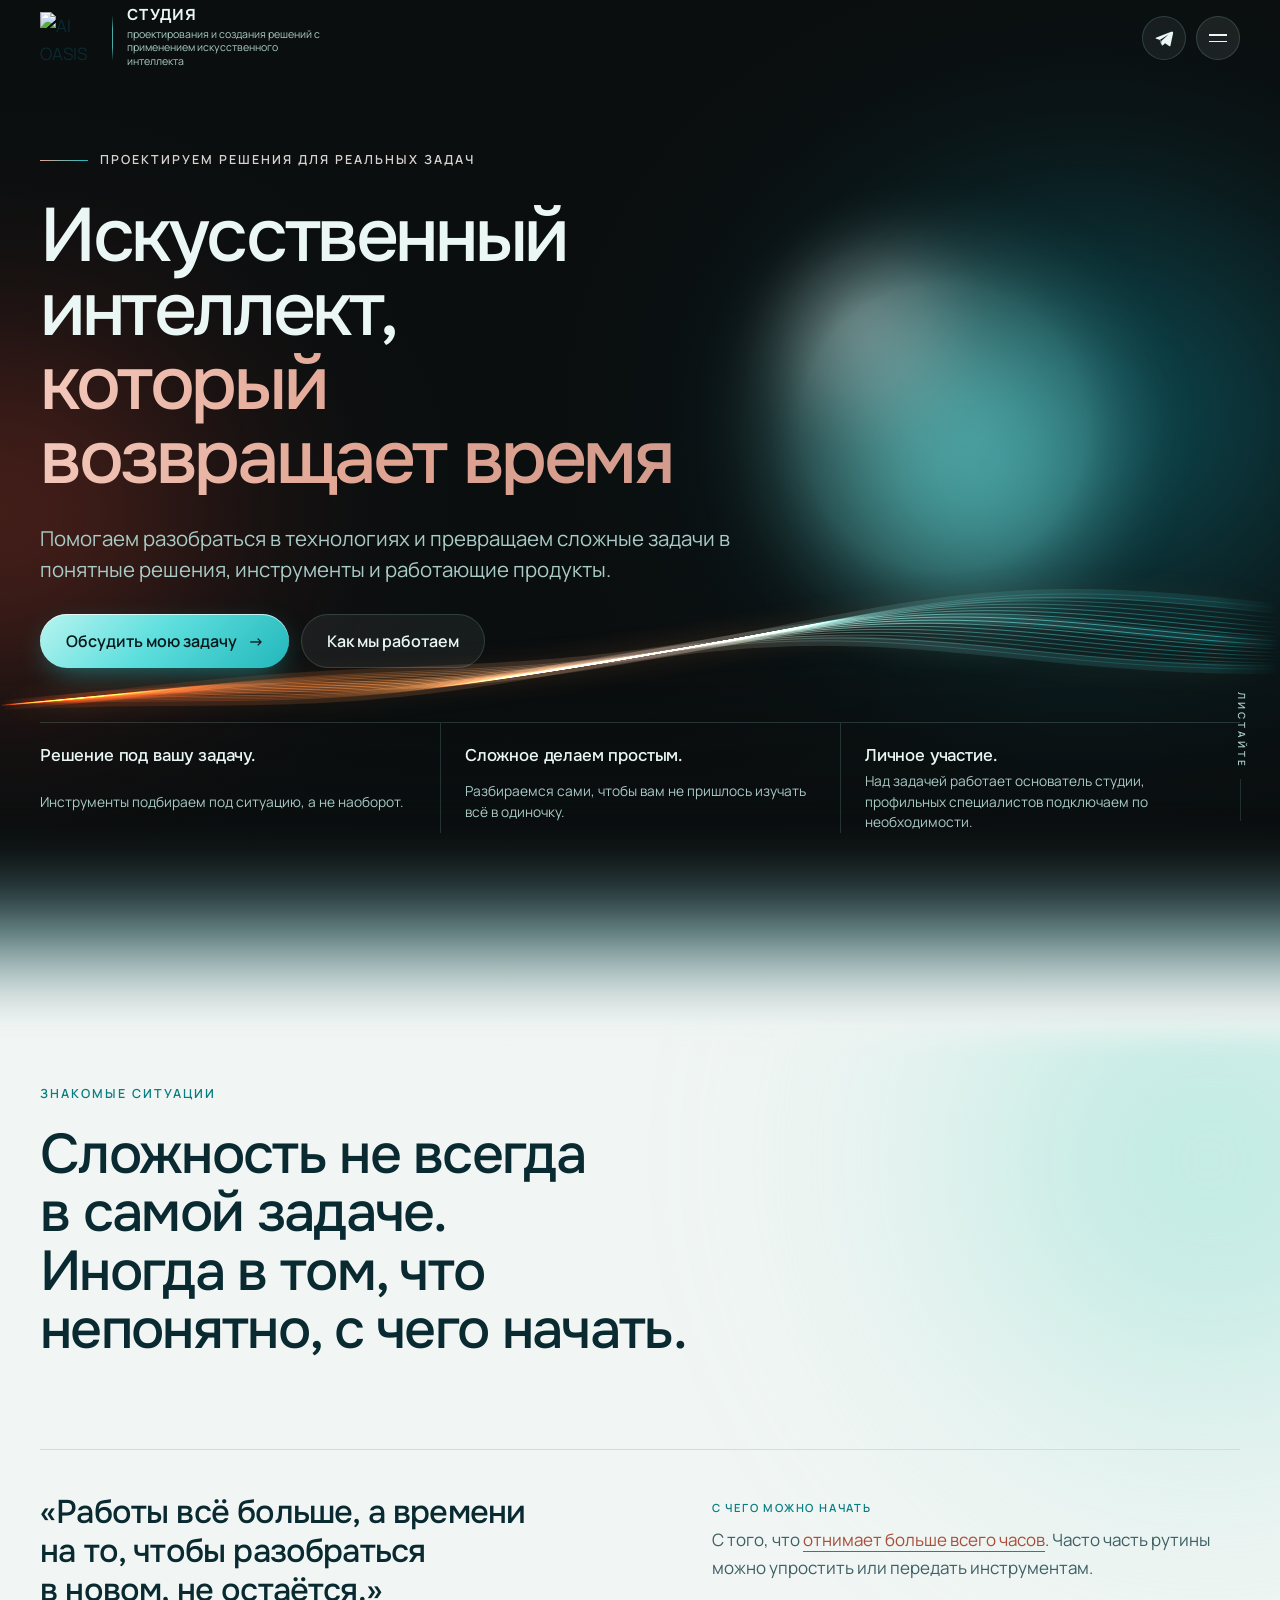
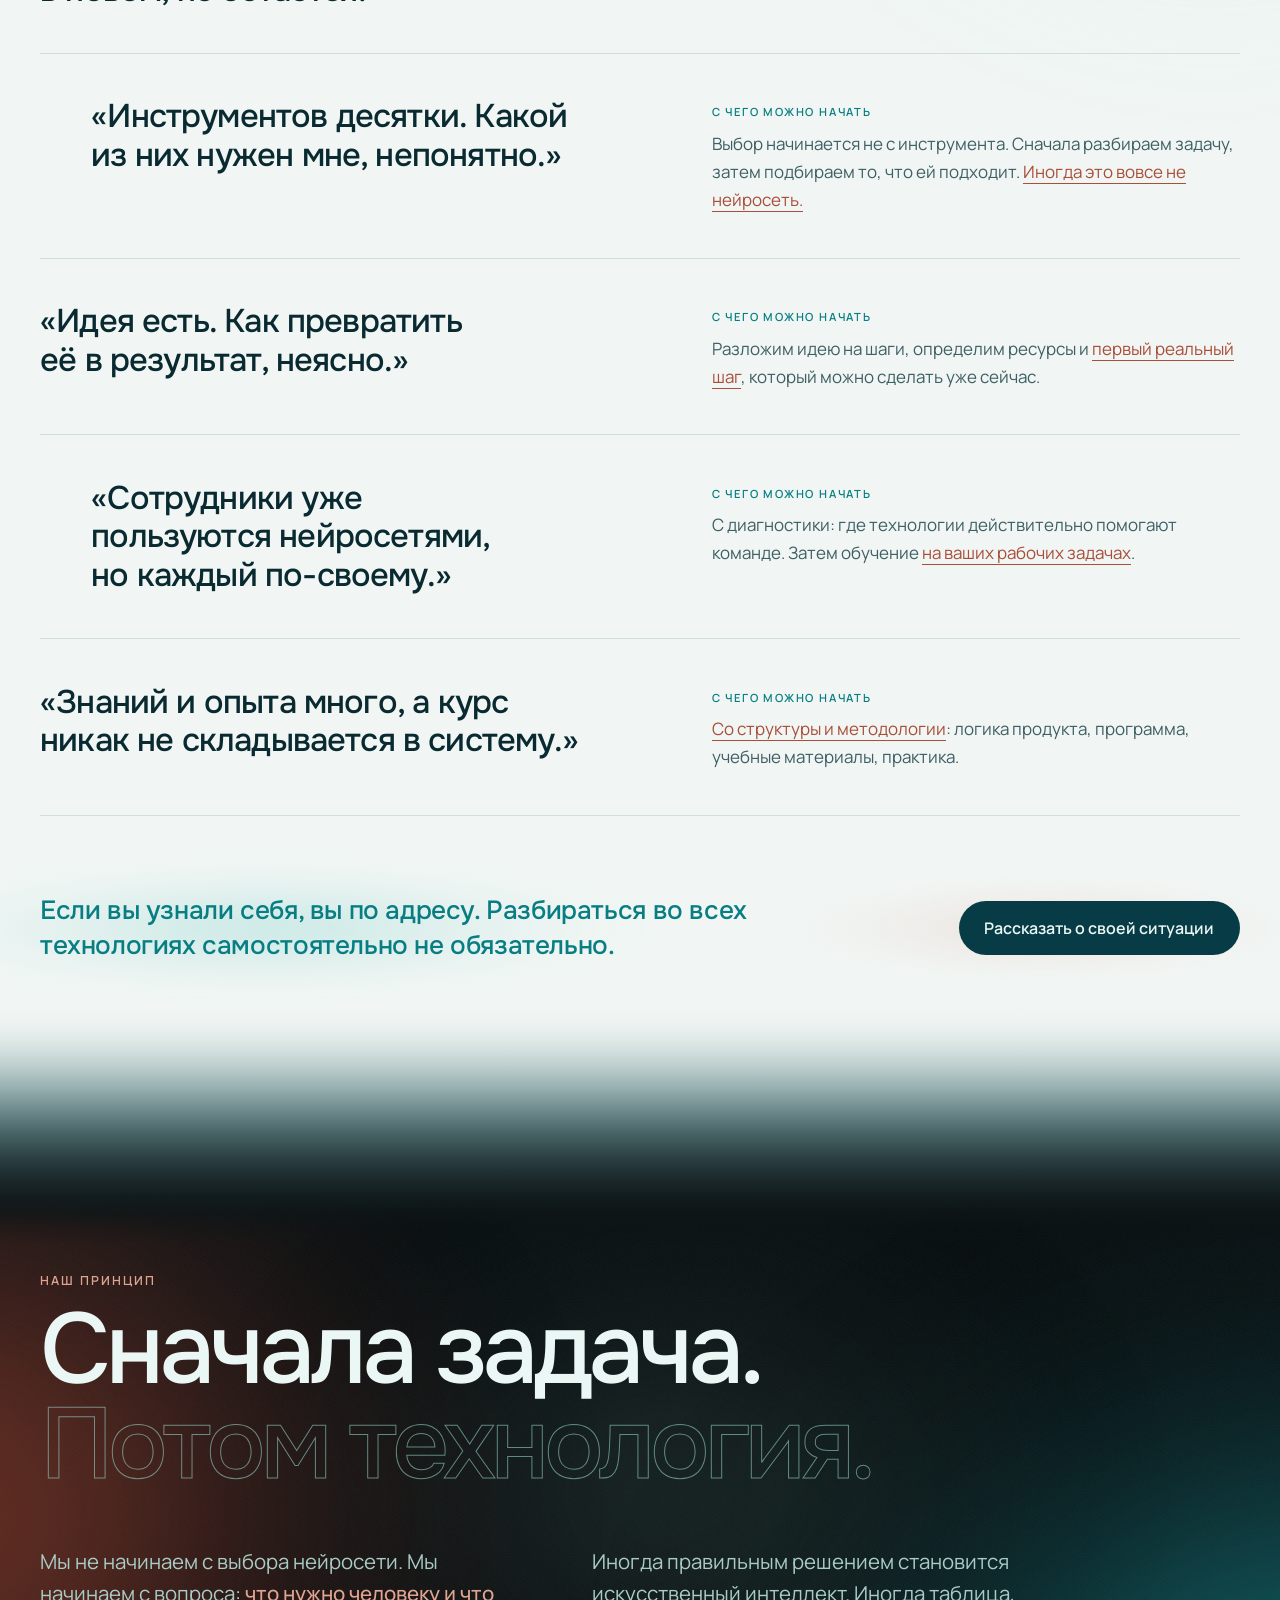
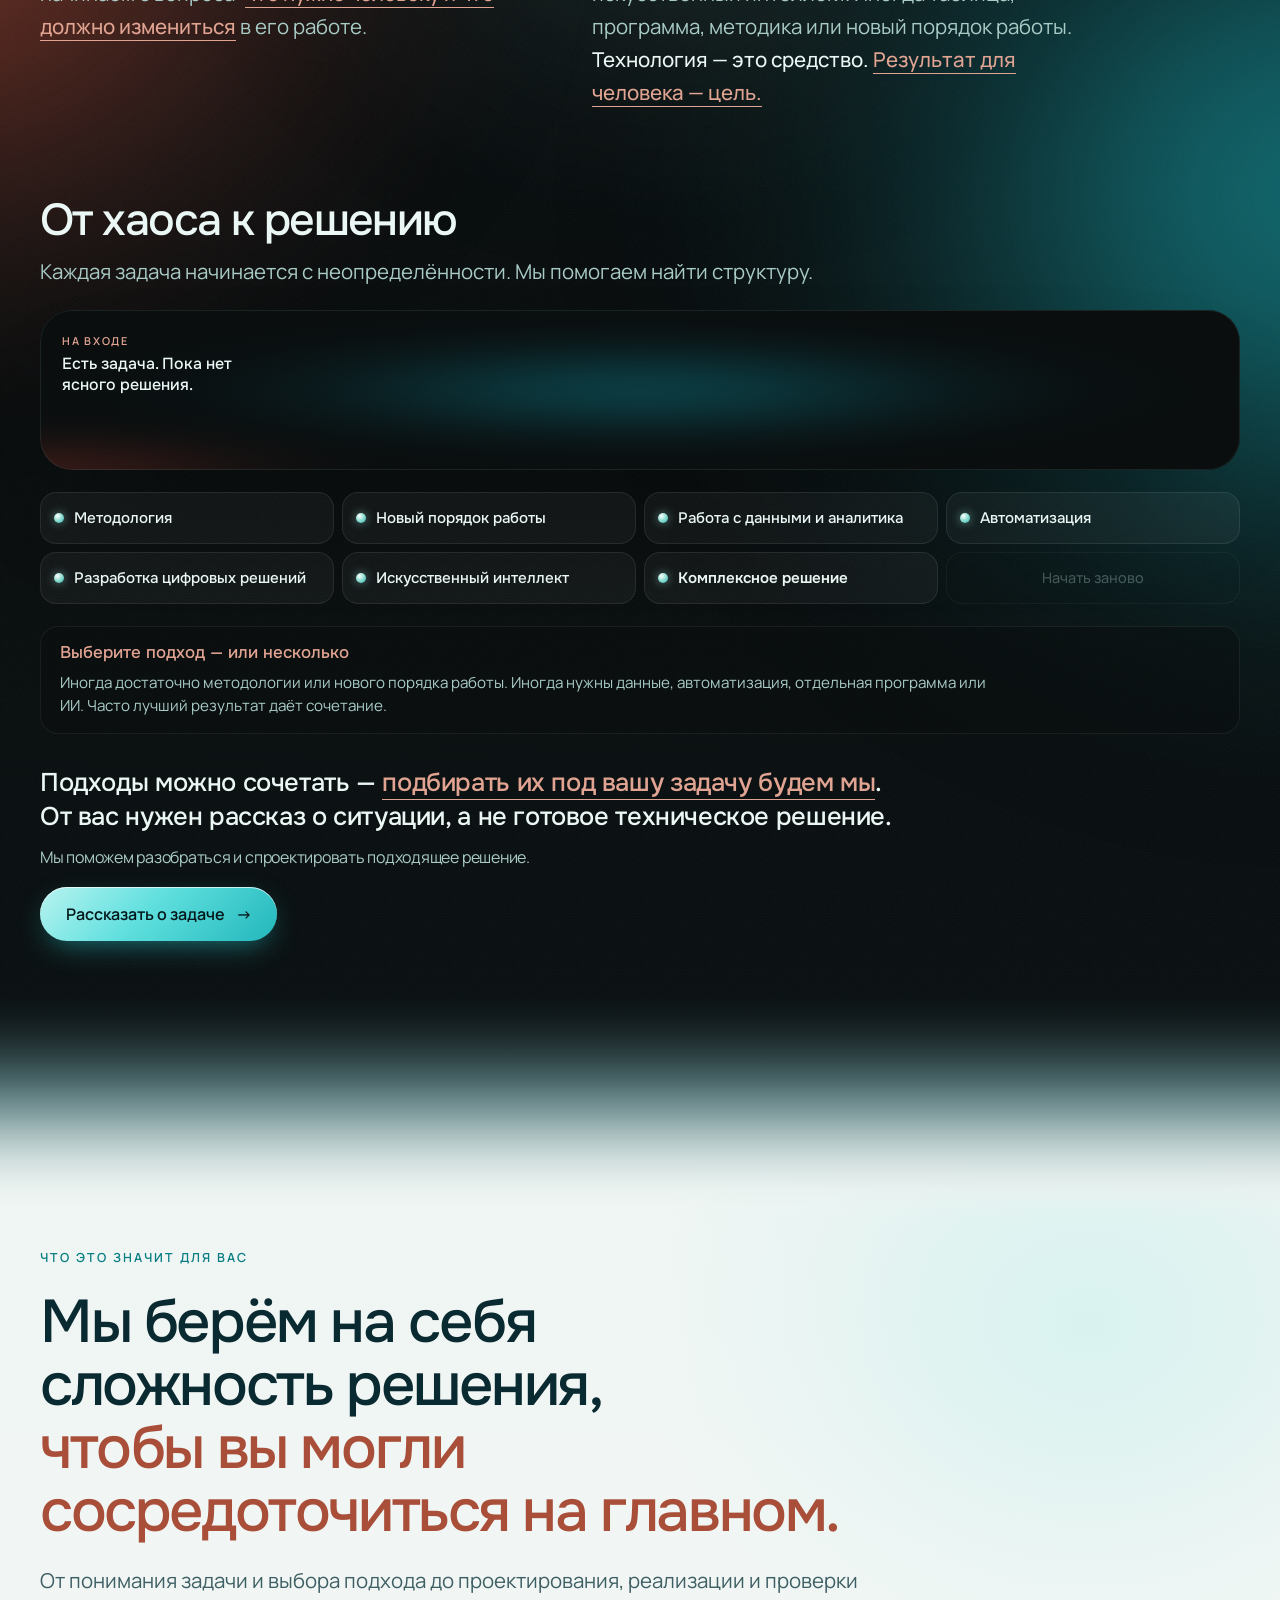
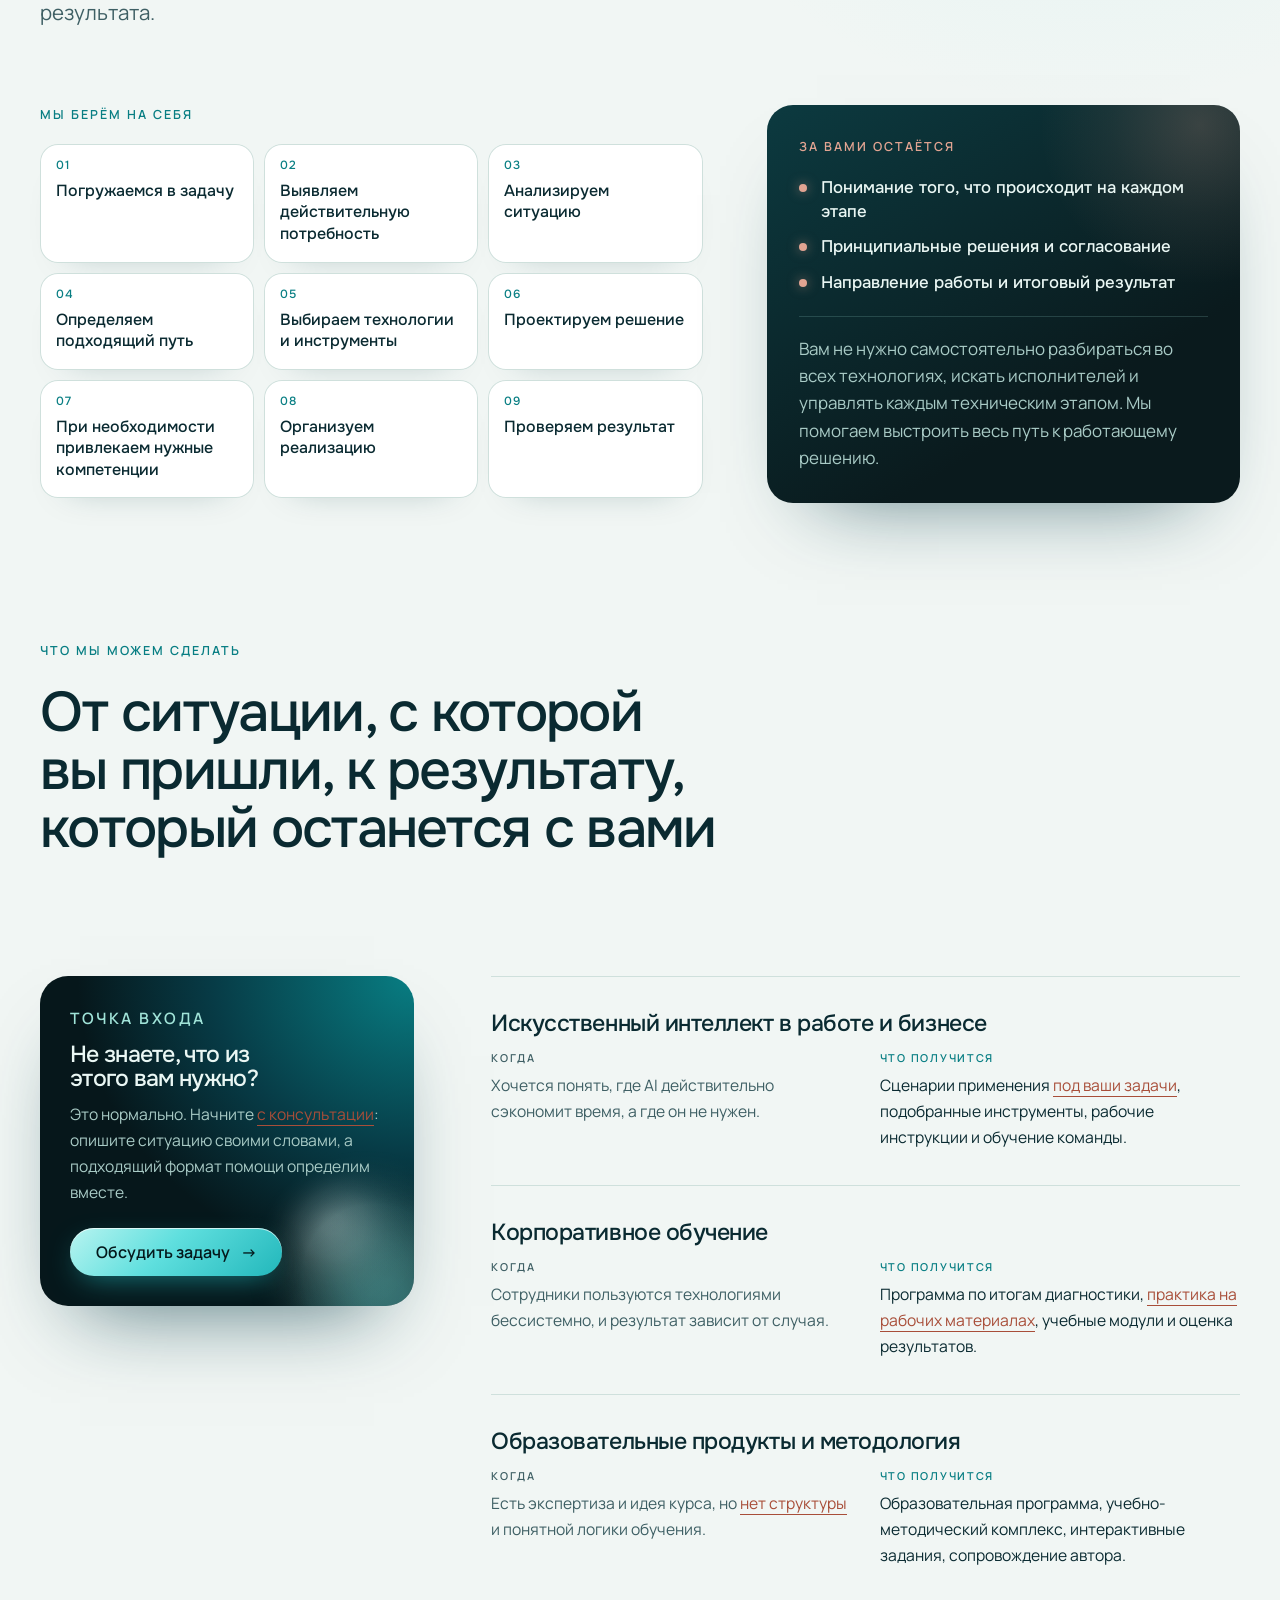
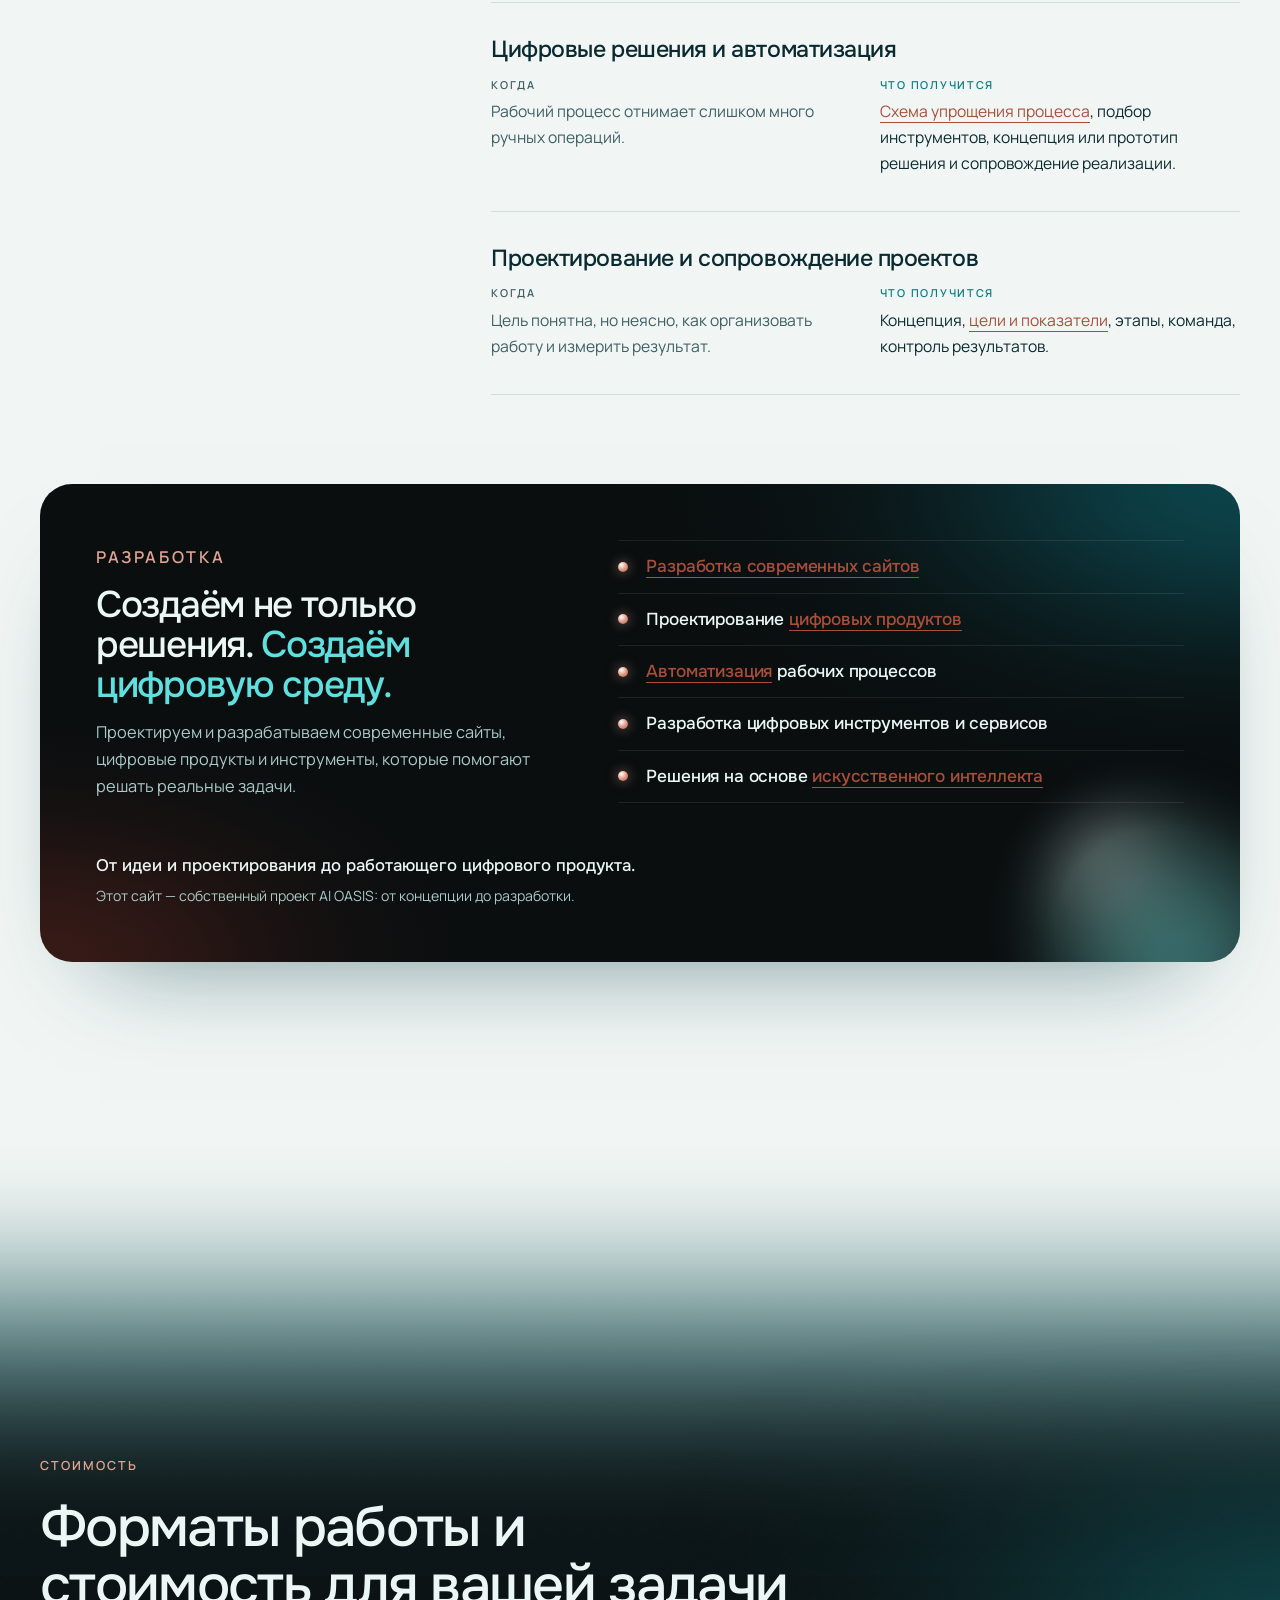
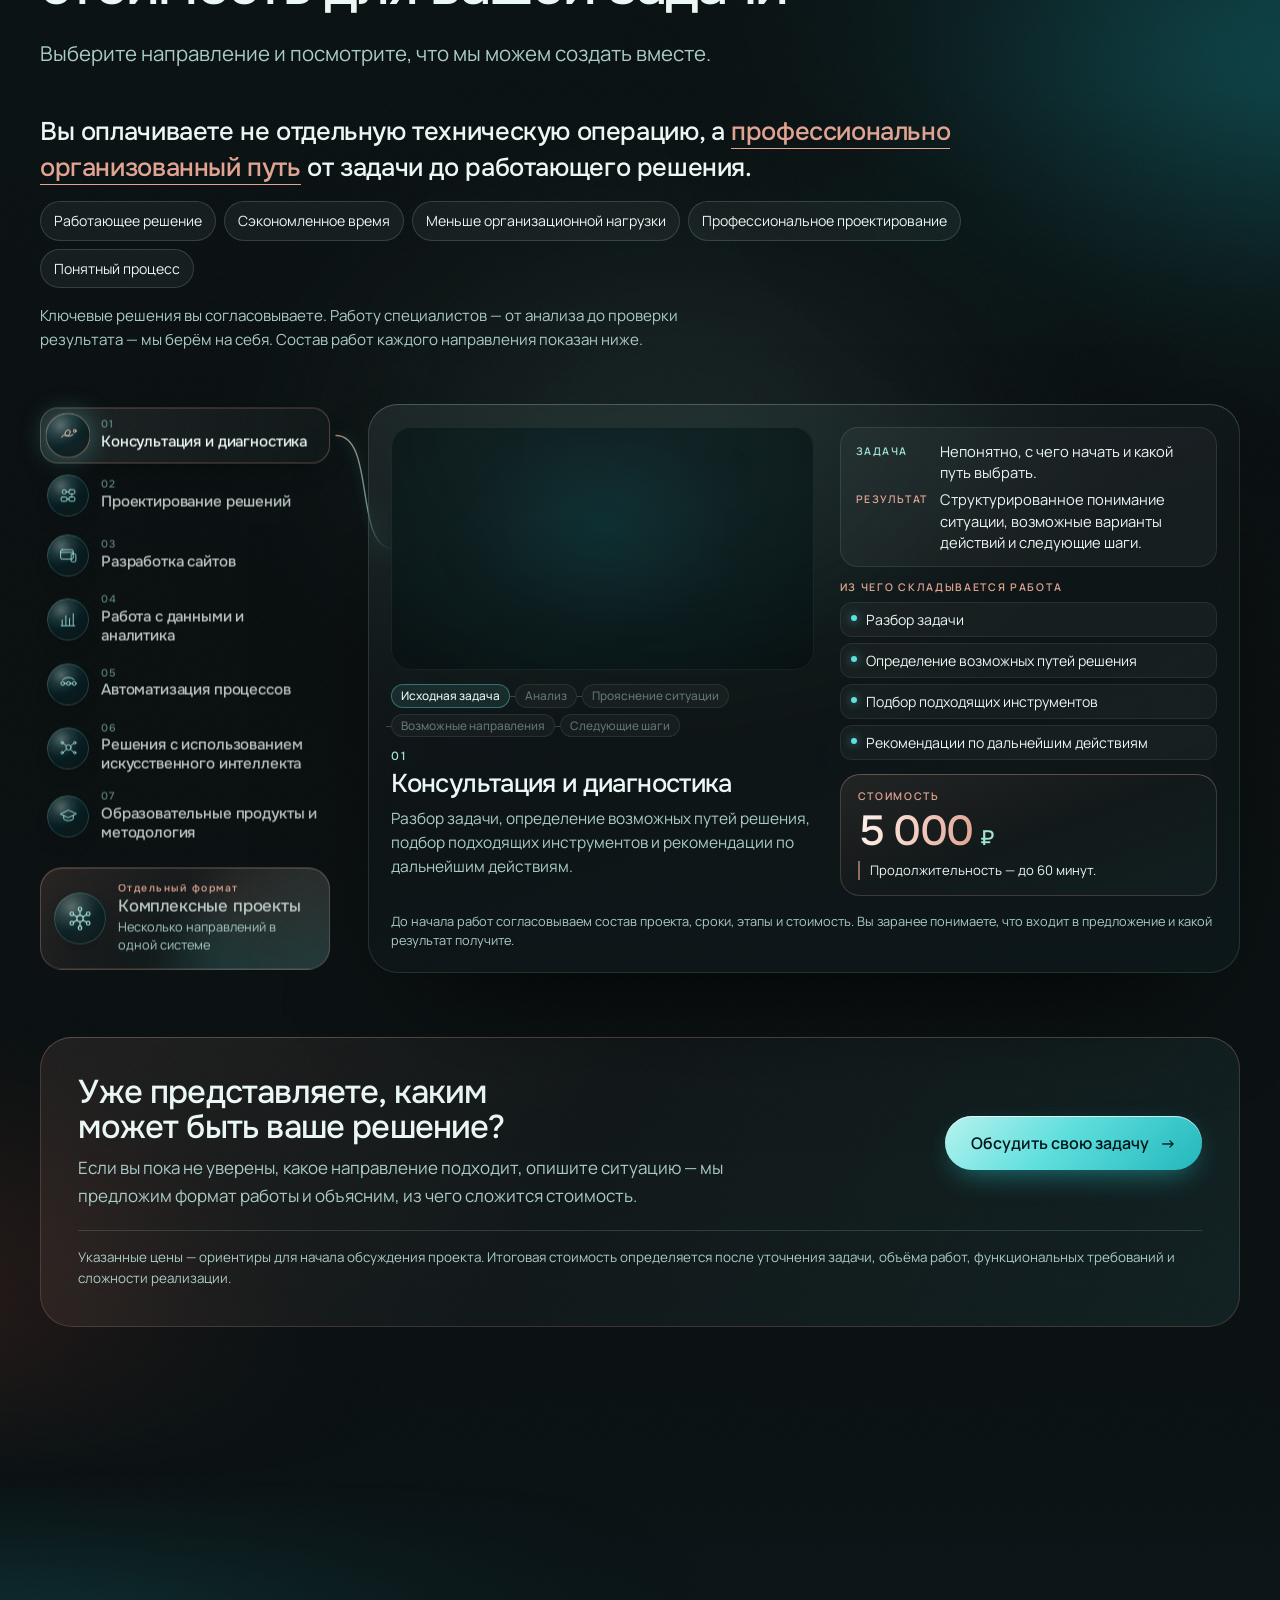
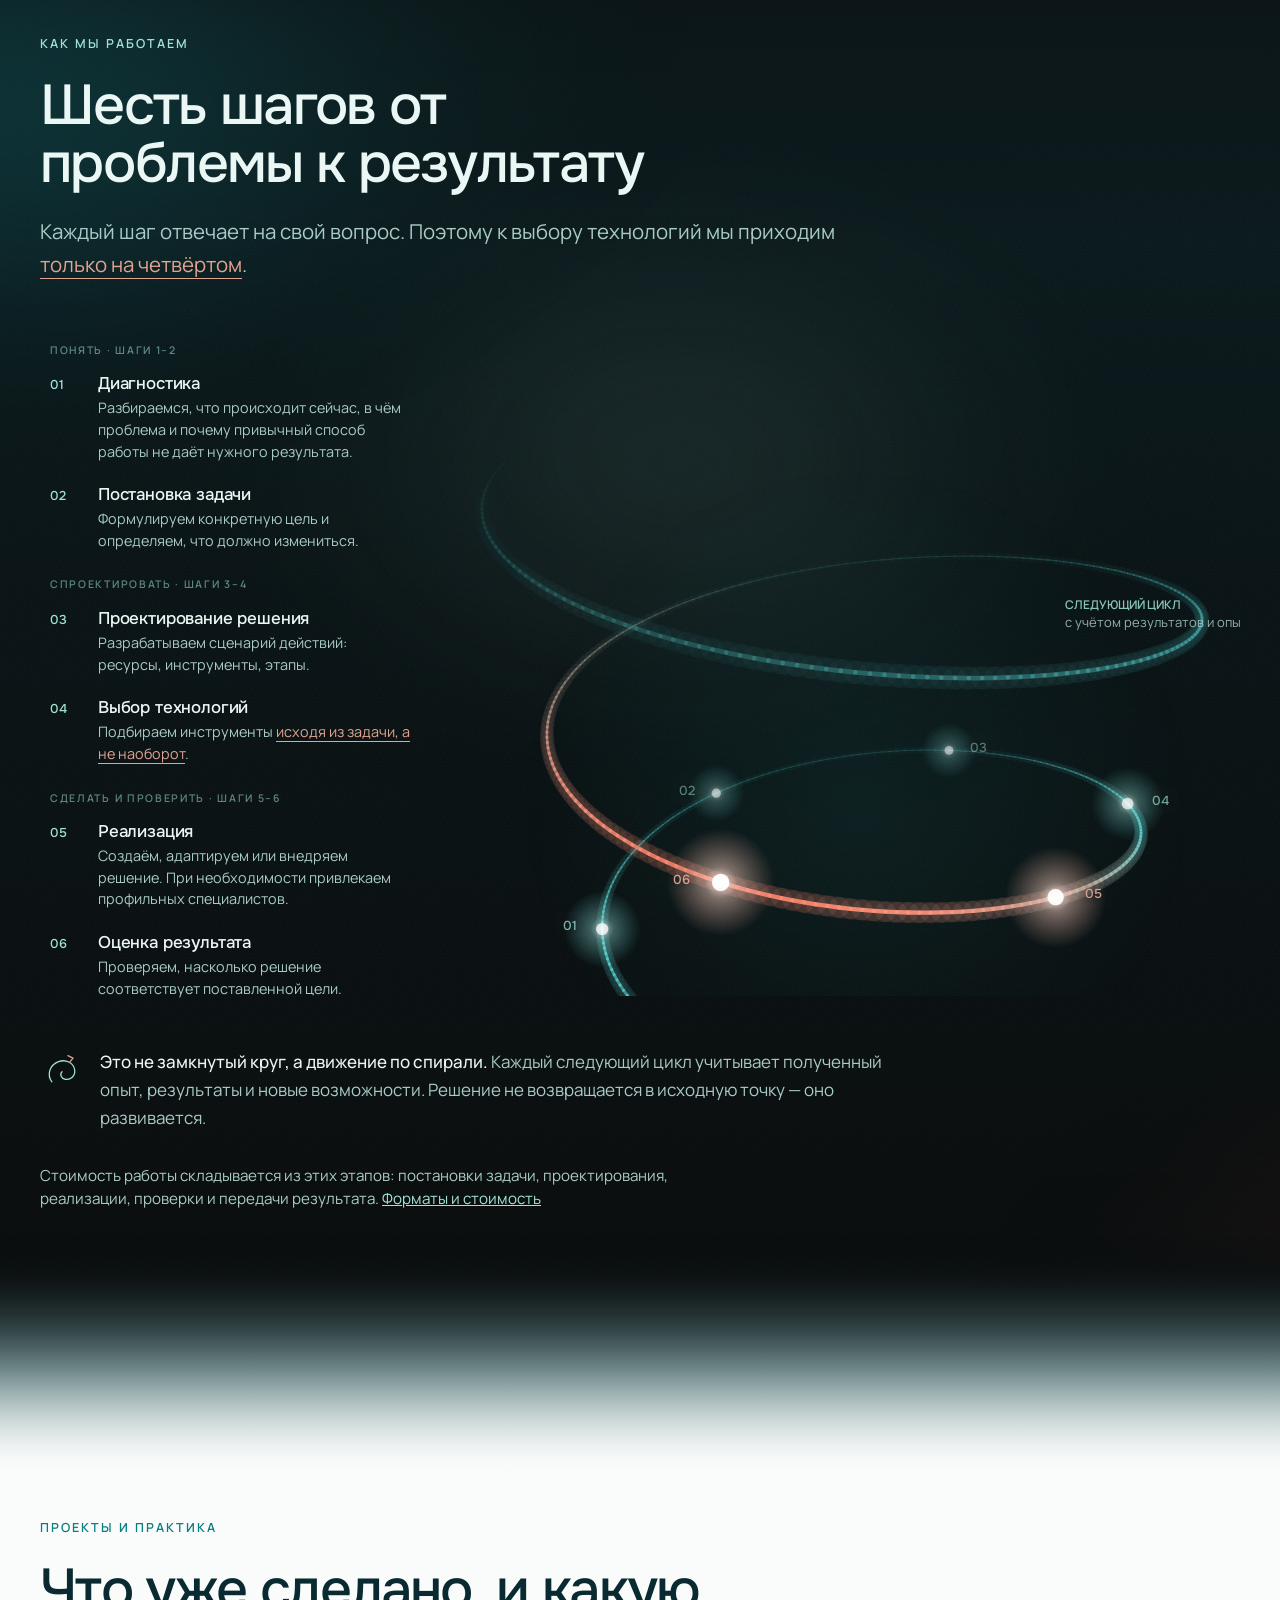
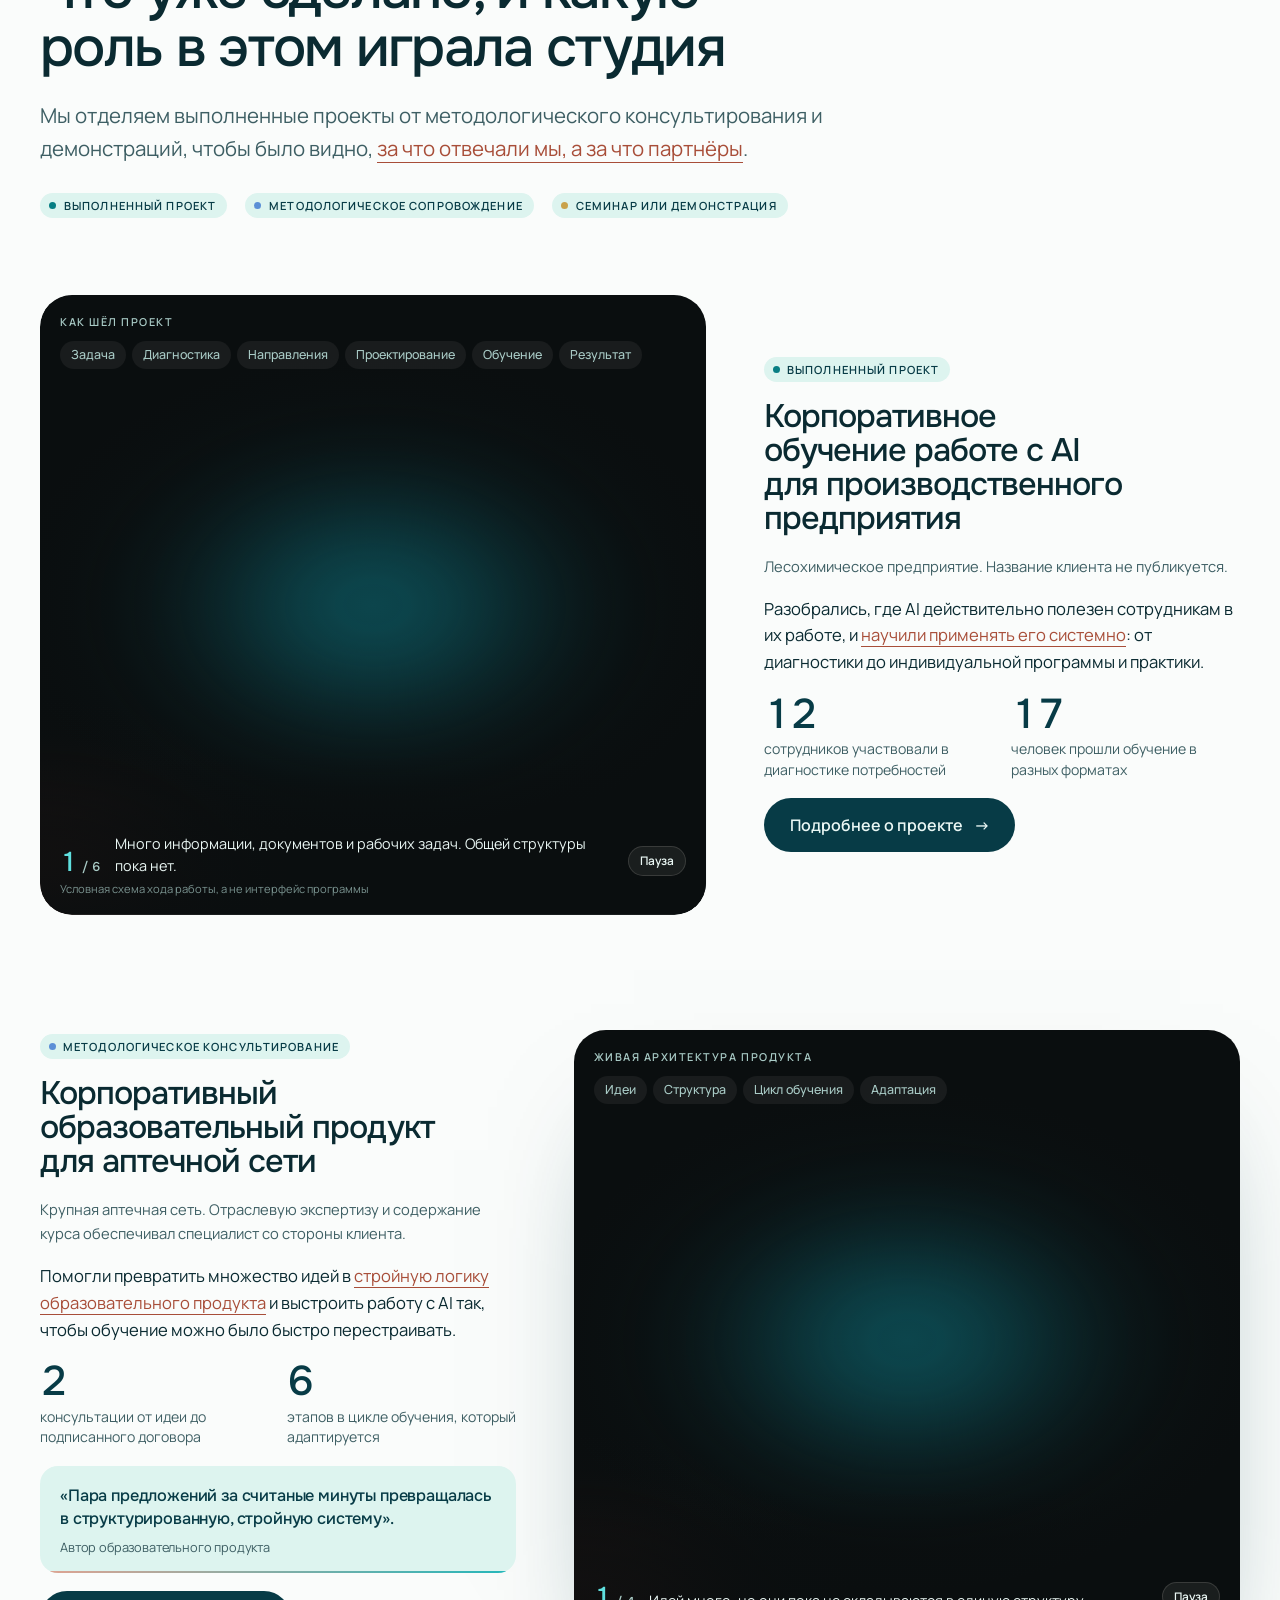
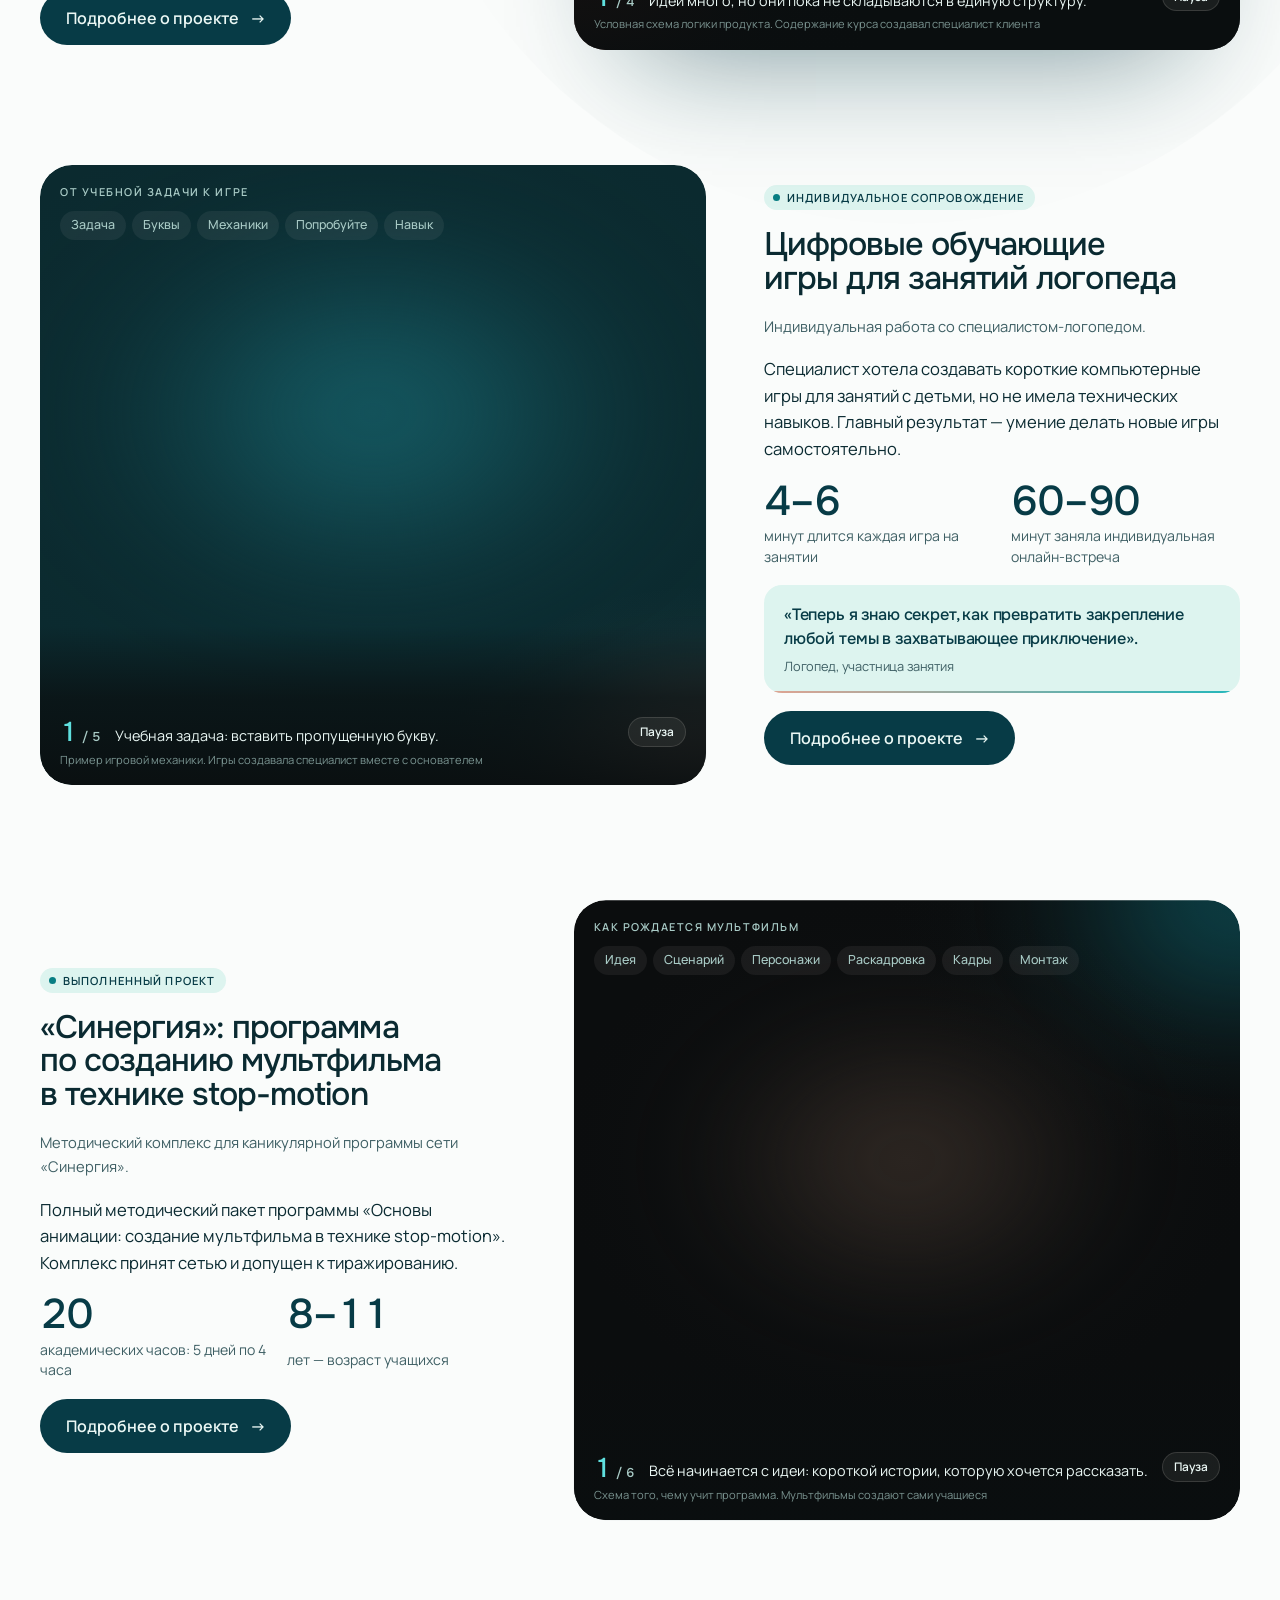
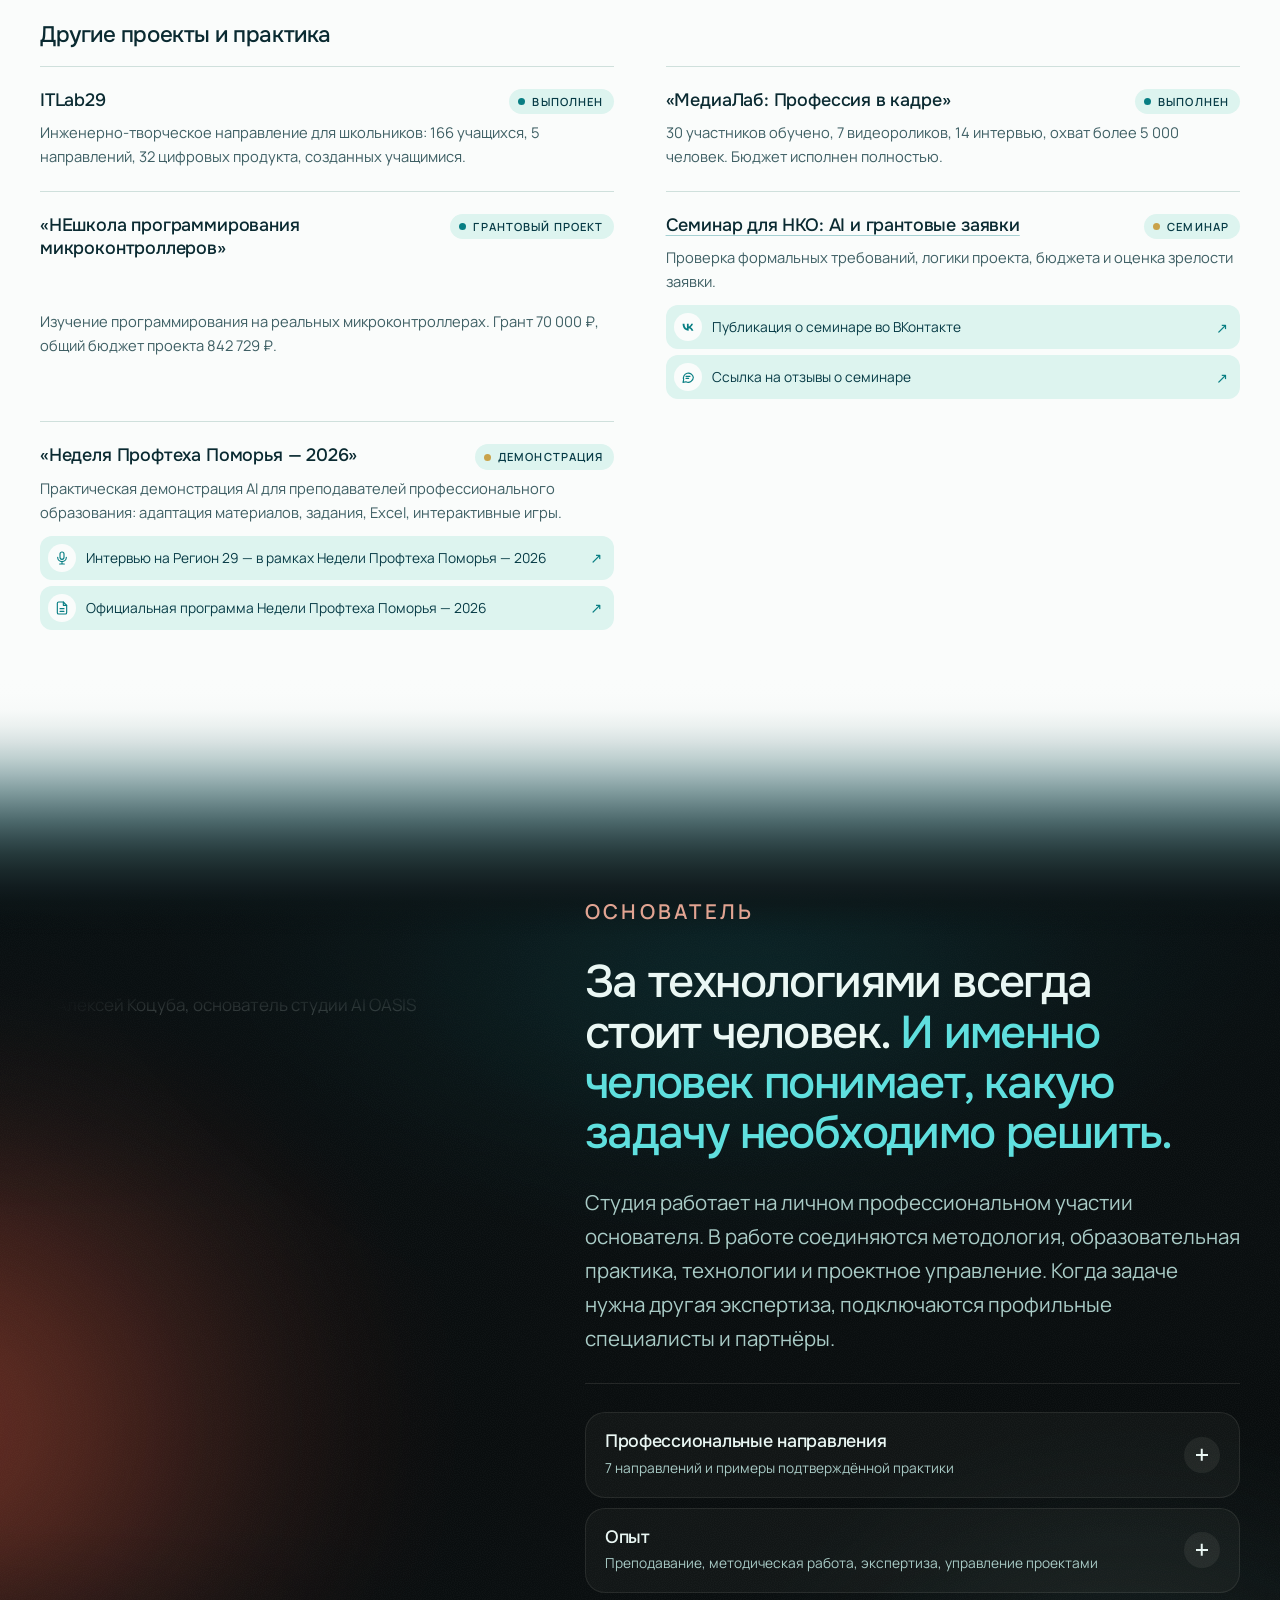
==== index.html @ 3538b6b8 "Подсказка-пасхалка у знака: «Знак живой — попробуйте повернуть», один раз и только если посетитель с" ====
<!doctype html>
<html lang="ru" prefix="og: https://ogp.me/ns#">
<head>
<meta charset="utf-8">
<meta name="viewport" content="width=device-width, initial-scale=1, viewport-fit=cover">
<!-- Yandex.Metrika counter -->
<script type="text/javascript">
    (function(m,e,t,r,i,k,a){
        m[i]=m[i]||function(){(m[i].a=m[i].a||[]).push(arguments)};
        m[i].l=1*new Date();
        for (var j = 0; j < document.scripts.length; j++) {if (document.scripts[j].src === r) { return; }}
        k=e.createElement(t),a=e.getElementsByTagName(t)[0],k.async=1,k.src=r,a.parentNode.insertBefore(k,a)
    })(window, document,'script','https://mc.yandex.ru/metrika/tag.js?id=114126002', 'ym');

    ym(114126002, 'init', {ssr:true, webvisor:true, clickmap:true, ecommerce:"dataLayer", referrer: document.referrer, url: location.href, accurateTrackBounce:true, trackLinks:true});
</script>
<!-- /Yandex.Metrika counter -->
<title>AI OASIS — сложное становится простым</title>
<meta name="description" content="Помогаем решать реальные задачи с помощью искусственного интеллекта, цифровых технологий и продуманного проектирования решений.">
<meta name="theme-color" content="#0A0E0F">
<link rel="canonical" href="https://aioasis29.github.io/">
<link rel="icon" href="https://aioasis29.github.io/assets/icon-32.png" sizes="32x32" type="image/png">
<link rel="apple-touch-icon" href="https://aioasis29.github.io/assets/icon-180.png">
<meta property="og:type" content="website">
<meta property="og:site_name" content="AI OASIS">
<meta property="og:locale" content="ru_RU">
<meta property="og:url" content="https://aioasis29.github.io/">
<meta property="og:title" content="AI OASIS — сложное становится простым">
<meta property="og:description" content="От понимания задачи до практического решения. AI, цифровые инструменты, образовательные продукты и проектирование.">
<meta property="og:image" content="https://aioasis29.github.io/assets/og-image.jpg">
<meta property="og:image:secure_url" content="https://aioasis29.github.io/assets/og-image.jpg">
<meta property="og:image:type" content="image/jpeg">
<meta property="og:image:width" content="1200">
<meta property="og:image:height" content="630">
<meta property="og:image:alt" content="AI OASIS — сложное становится простым">
<meta name="twitter:card" content="summary_large_image">
<meta name="twitter:title" content="AI OASIS — сложное становится простым">
<meta name="twitter:description" content="От понимания задачи до практического решения. AI, цифровые инструменты, образовательные продукты и проектирование.">
<meta name="twitter:image" content="https://aioasis29.github.io/assets/og-image.jpg">
<meta name="twitter:image:alt" content="AI OASIS — сложное становится простым">
<meta name="claude:viewport-fit-sides" content="cover">
<link rel="preconnect" href="https://fonts.googleapis.com">
<link rel="preconnect" href="https://fonts.gstatic.com" crossorigin>
<link rel="stylesheet" href="https://fonts.googleapis.com/css2?family=Onest:wght@400;500;600&family=Manrope:wght@400;500;600&display=swap">
<style>
/* Layout concept: «прилив и отлив» — глубокие бирюзовые сцены (hero, философия, метод, финал)
   чередуются со светлыми спокойными зонами для чтения. Асимметричная сетка 12 колонок,
   текст держится левого края, стекло и свет живут справа и в глубине. */
:root{
  color-scheme: light;
  /* Deep Transformative Teal */
  --graphite:#0A0E0F;   /* фон логотипа и обложки: тёмный графит */
  --ember:#451E19;      /* тёплая глубина слева на обложке */
  --coral:#E1A492;      /* коралловый свет лент и акцент слогана — только на тёмном, точечно */
  --coral-2:#CC988B;
  --silk:#D9D2CE;       /* светлая середина шёлковой ленты */
  --ai-1:#5FDFDE;       /* градиент знака «AI» */
  --ai-2:#22B7BB;
  --abyss:#06171B;      /* глубокая бирюза для элементов на графите */
  --deep:#073B46;
  --sea:#0F5C63;
  --jade:#087E83;
  --aqua:#29B4AE;
  --mint:#A0E3D8;
  --foam:#DDF4EF;
  /* нейтрали с бирюзовым подтоном */
  --mist:#F1F6F4;       /* фон светлых секций */
  --paper:#FAFCFB;
  --ink:#0A2A31;        /* текст на светлом */
  --ink-2:#3E5F64;      /* вторичный текст на светлом */
  --line:#CFE0DC;
  --on-dark:#EAF7F4;    /* текст на тёмном */
  --on-dark-2:#A9CBC6;
  --line-dark:rgba(160,227,216,.18);

  --f-display:"Onest", "Manrope", system-ui, -apple-system, "Segoe UI", sans-serif;
  --f-body:"Manrope", system-ui, -apple-system, "Segoe UI", Roboto, sans-serif;

  --t-hero:clamp(2.45rem, 1.2rem + 4.4vw, 5.2rem);
  --t-h2:clamp(1.95rem, 1.2rem + 2.9vw, 3.5rem);
  --t-h3:clamp(1.2rem, 1.05rem + .5vw, 1.5rem);
  --t-lead:clamp(1.08rem, 1rem + .35vw, 1.3rem);
  --t-body:1.0625rem;
  --t-small:.875rem;

  --gutter:max(20px, env(safe-area-inset-left, 0px));
  --gutter-r:max(20px, env(safe-area-inset-right, 0px));
  --wrap:1240px;
  --ease:cubic-bezier(.22,.7,.2,1);
}
*{box-sizing:border-box}
[hidden]{display:none!important} /* скрытые окна и меню остаются скрытыми при любом display в стилях */
html{scroll-behavior:smooth;background:var(--graphite)}
body{margin:0;font-family:var(--f-body);font-size:var(--t-body);line-height:1.65;color:var(--ink);background:var(--mist);-webkit-font-smoothing:antialiased;overflow-x:hidden}
body::before{content:"";position:fixed;inset:0 0 auto;height:env(safe-area-inset-top,0px);z-index:60;background:var(--graphite)}
h1,h2,h3{font-family:var(--f-display);font-weight:500;letter-spacing:-.03em;line-height:1.04;margin:0;text-wrap:balance}
p{margin:0}
a{color:inherit}
:focus-visible{outline:2px solid var(--aqua);outline-offset:3px;border-radius:6px}
.wrap{max-width:var(--wrap);margin-inline:auto;padding-left:var(--gutter);padding-right:var(--gutter-r)}
.eyebrow{font-family:var(--f-body);font-size:.78rem;font-weight:600;letter-spacing:.16em;text-transform:uppercase}
.brand-line{height:1px;background:linear-gradient(90deg,transparent,var(--coral) 25%,var(--silk) 50%,var(--ai-2) 75%,transparent)}
.sr-only{position:absolute;width:1px;height:1px;overflow:hidden;clip:rect(0 0 0 0);white-space:nowrap}

/* ---------- кнопки ---------- */
.btn{--h:54px;white-space:nowrap;display:inline-flex;align-items:center;gap:.7em;height:var(--h);padding:0 1.6em;border-radius:999px;font:600 1rem/1 var(--f-body);text-decoration:none;cursor:pointer;border:0;transition:transform .4s var(--ease), box-shadow .4s var(--ease), background .3s}
.btn-primary{color:#04181B;background:linear-gradient(135deg,#B8F4F0 0%,var(--ai-1) 45%,var(--ai-2) 100%);box-shadow:0 10px 30px -10px rgba(34,183,187,.7), inset 0 1px 0 rgba(255,255,255,.7)}
.btn-primary:hover{transform:translateY(-2px);box-shadow:0 16px 40px -12px rgba(41,180,174,.85), inset 0 1px 0 rgba(255,255,255,.8)}
.btn-primary .arr{transition:transform .4s var(--ease)}
.btn-primary:hover .arr{transform:translateX(4px)}
.btn-ghost{color:var(--on-dark);background:rgba(234,247,244,.06);box-shadow:inset 0 0 0 1px var(--line-dark);backdrop-filter:blur(8px);-webkit-backdrop-filter:blur(8px)}
.btn-ghost:hover{background:rgba(234,247,244,.12)}
.btn-dark{color:var(--on-dark);background:var(--deep)}
.btn-dark:hover{background:var(--sea);transform:translateY(-2px)}

/* ---------- шапка ---------- */
.header{position:fixed;top:env(safe-area-inset-top,0px);left:0;right:0;z-index:50;transition:background .4s, box-shadow .4s, backdrop-filter .4s}
.header .wrap{display:flex;align-items:center;justify-content:space-between;gap:24px;height:76px}
.header.scrolled{background:rgba(10,14,15,.74);backdrop-filter:blur(18px) saturate(1.3);-webkit-backdrop-filter:blur(18px) saturate(1.3);box-shadow:0 1px 0 var(--line-dark)}
.logo{display:flex;align-items:center;gap:14px;text-decoration:none}
.logo-sep{width:1px;height:46px;background:linear-gradient(transparent,rgba(95,223,222,.75) 30%,rgba(95,223,222,.75) 70%,transparent)}
.logo-text{display:grid;gap:4px;color:var(--on-dark)}
.logo-text b{font:600 .98rem/1 var(--f-display);letter-spacing:.08em;text-transform:uppercase}
.logo-text span{max-width:200px;font:400 .66rem/1.28 var(--f-body);color:var(--on-dark-2)}
.footer .logo-sep,.footer .logo-text{display:none}
.logo img{display:block;height:52px;width:auto}
.footer .logo img{height:76px}
.nav{display:flex;align-items:center;gap:6px}
.nav a{white-space:nowrap;color:var(--on-dark-2);text-decoration:none;font-size:.9rem;font-weight:500;padding:8px 10px;border-radius:999px;transition:color .25s, background .25s}
.nav a:hover{color:var(--on-dark);background:rgba(234,247,244,.07)}
.header .btn{--h:44px;font-size:.92rem;padding:0 1.2em}
.burger{display:none;width:44px;height:44px;border-radius:50%;border:0;background:rgba(234,247,244,.08);color:var(--on-dark);cursor:pointer;box-shadow:inset 0 0 0 1px var(--line-dark)}
.burger span{display:block;width:18px;height:1.5px;background:currentColor;margin:5px auto;transition:transform .3s var(--ease)}
.burger[aria-expanded="true"] span:first-child{transform:translateY(3.3px) rotate(45deg)}
.burger[aria-expanded="true"] span:last-child{transform:translateY(-3.3px) rotate(-45deg)}
.mobile-nav{position:fixed;inset:0;z-index:45;background:radial-gradient(90% 60% at 100% 0%,rgba(12,69,76,0.900) 0%,rgba(12,69,76,0.856) 9.1%,rgba(12,69,76,0.736) 18.2%,rgba(12,69,76,0.569) 27.3%,rgba(12,69,76,0.393) 36.4%,rgba(12,69,76,0.239) 45.5%,rgba(12,69,76,0.125) 54.6%,rgba(12,69,76,0.054) 63.7%,rgba(12,69,76,0.017) 72.8%,rgba(12,69,76,0.003) 81.9%,rgba(12,69,76,0.000) 91%),radial-gradient(80% 60% at 0% 100%,rgba(69,30,25,0.800) 0%,rgba(69,30,25,0.761) 9.1%,rgba(69,30,25,0.654) 18.2%,rgba(69,30,25,0.506) 27.3%,rgba(69,30,25,0.349) 36.4%,rgba(69,30,25,0.213) 45.5%,rgba(69,30,25,0.111) 54.6%,rgba(69,30,25,0.048) 63.7%,rgba(69,30,25,0.015) 72.8%,rgba(69,30,25,0.003) 81.9%,rgba(69,30,25,0.000) 91%),var(--graphite);padding:calc(100px + env(safe-area-inset-top,0px)) var(--gutter-r) 40px var(--gutter);display:flex;flex-direction:column;gap:6px}
.mobile-nav[hidden]{display:none}
.mobile-nav a{color:var(--on-dark);text-decoration:none;font:500 1.7rem/1.2 var(--f-display);letter-spacing:-.02em;padding:10px 0;border-bottom:1px solid var(--line-dark)}
.mobile-nav .btn{margin-top:24px;align-self:flex-start;font:600 1rem/1 var(--f-body)}

/* ---------- HERO ---------- */
.hero{position:relative;min-height:min(100svh, 980px);display:flex;flex-direction:column;justify-content:flex-end;color:var(--on-dark);overflow:hidden;isolation:isolate;
  background:
    radial-gradient(50% 60% at 85% 45%,rgba(12,69,76,0.950) 0%,rgba(12,69,76,0.904) 9.1%,rgba(12,69,76,0.777) 18.2%,rgba(12,69,76,0.601) 27.3%,rgba(12,69,76,0.415) 36.4%,rgba(12,69,76,0.252) 45.5%,rgba(12,69,76,0.132) 54.6%,rgba(12,69,76,0.057) 63.7%,rgba(12,69,76,0.018) 72.8%,rgba(12,69,76,0.003) 81.9%,rgba(12,69,76,0.000) 91%),
    radial-gradient(45% 55% at 0% 55%,rgba(69,30,25,0.950) 0%,rgba(69,30,25,0.904) 9.1%,rgba(69,30,25,0.777) 18.2%,rgba(69,30,25,0.601) 27.3%,rgba(69,30,25,0.415) 36.4%,rgba(69,30,25,0.252) 45.5%,rgba(69,30,25,0.132) 54.6%,rgba(69,30,25,0.057) 63.7%,rgba(69,30,25,0.018) 72.8%,rgba(69,30,25,0.003) 81.9%,rgba(69,30,25,0.000) 91%),
    var(--graphite);}
.hero-inner{position:relative;z-index:1}
.hero canvas.fire-wave{z-index:0;opacity:1;pointer-events:none}
.hero canvas{position:absolute;inset:0;width:100%;height:100%;z-index:-1;opacity:0;transition:opacity 1.6s var(--ease)}
.hero.gl-ready canvas{opacity:1}
.hero.gl-ready .hero-fallback{opacity:0}
.hero-fallback{position:absolute;right:6%;top:18%;width:min(44vw,520px);aspect-ratio:1;z-index:-1;border-radius:50%;transition:opacity 1.2s}
.hero::after{content:"";position:absolute;inset:auto 0 0 0;height:30%;z-index:-1;background:linear-gradient(to top, rgba(10,14,15,.6), transparent);pointer-events:none}
.hero-inner{padding-top:150px;padding-bottom:clamp(40px,7vh,84px);display:grid;gap:clamp(36px,6vh,72px)}
.hero-copy{max-width:min(860px,62%);display:grid;gap:28px}
.hero .eyebrow{color:var(--silk);display:flex;align-items:center;gap:12px}
.hero .eyebrow::before{content:"";width:48px;height:1px;background:linear-gradient(90deg,var(--coral),var(--ai-2))}
.hero h1{font-size:var(--t-hero);font-weight:500;letter-spacing:-.045em;line-height:.98}
.hero h1 .soft{display:block;background:linear-gradient(100deg,#F3C9BC 0%,var(--coral) 45%,var(--coral-2) 100%);-webkit-background-clip:text;background-clip:text;color:transparent}
.hero-lead{font-size:var(--t-lead);line-height:1.55;color:var(--on-dark-2);max-width:36em}
.hero-actions{display:flex;flex-wrap:wrap;gap:12px;align-items:center}
.principles{display:grid;grid-template-columns:repeat(3,minmax(0,1fr));border-top:1px solid var(--line-dark)}
.principles div{padding:22px 24px 0 0;display:grid;gap:4px}
.principles div + div{padding-left:24px;border-left:1px solid var(--line-dark)}
.principles b{font:500 1.06rem/1.3 var(--f-display);color:var(--on-dark);letter-spacing:-.01em}
.principles span{font-size:.86rem;color:var(--on-dark-2);line-height:1.5}

/* ---------- светлые секции ---------- */
.light{background:var(--mist);color:var(--ink)}
.section{padding-block:clamp(88px,12vw,168px)}
.section-head{display:grid;gap:22px;max-width:860px}
.section-head .eyebrow{color:var(--jade)}
.section-head h2{font-size:var(--t-h2)}
.section-head p:not(.eyebrow){font-size:var(--t-lead);color:var(--ink-2);max-width:40em;line-height:1.6}

/* Узнавание проблемы: «мысль посетителя» → «спокойный ответ» */
.recognize{position:relative;overflow:hidden}
.recognize::before{content:"";position:absolute;width:900px;height:900px;right:-380px;top:-300px;border-radius:50%;background:radial-gradient(circle,rgba(160,227,216,0.550) 0%,rgba(160,227,216,0.523) 8.1%,rgba(160,227,216,0.450) 16.2%,rgba(160,227,216,0.348) 24.3%,rgba(160,227,216,0.240) 32.4%,rgba(160,227,216,0.146) 40.5%,rgba(160,227,216,0.077) 48.6%,rgba(160,227,216,0.033) 56.7%,rgba(160,227,216,0.010) 64.8%,rgba(160,227,216,0.002) 72.9%,rgba(160,227,216,0.000) 81%);pointer-events:none}
.thoughts{margin-top:clamp(56px,7vw,96px);display:grid;gap:0;position:relative}
.thought{display:grid;grid-template-columns:minmax(0,1.15fr) minmax(0,1fr);gap:clamp(24px,5vw,80px);align-items:start;padding-block:clamp(28px,3.4vw,44px);border-top:1px solid var(--line)}
.thought:last-child{border-bottom:1px solid var(--line)}
.thought q{quotes:"«" "»";font:500 clamp(1.35rem,1.05rem + 1.25vw,2.15rem)/1.18 var(--f-display);letter-spacing:-.025em;color:var(--ink);text-wrap:balance}
.thought .reply{display:grid;gap:8px;padding-top:6px}
.thought .reply .eyebrow{color:var(--jade);font-size:.7rem}
.thought .reply p{color:var(--ink-2)}
.thought:nth-child(even) q{padding-left:clamp(0px,4vw,64px)}
.relief{margin-top:clamp(48px,6vw,80px);display:flex;flex-wrap:wrap;align-items:center;justify-content:space-between;gap:24px 40px}
.relief p{font:500 clamp(1.2rem,1rem + .8vw,1.65rem)/1.35 var(--f-display);letter-spacing:-.015em;max-width:30em;color:var(--ink)}
.relief p span{color:var(--jade)}

/* ---------- ФИЛОСОФИЯ ---------- */
.dark{color:var(--on-dark);position:relative;overflow:hidden;isolation:isolate}
.philosophy{background:
   radial-gradient(45% 50% at 0% 20%,rgba(69,30,25,0.850) 0%,rgba(69,30,25,0.808) 9.1%,rgba(69,30,25,0.695) 18.2%,rgba(69,30,25,0.537) 27.3%,rgba(69,30,25,0.371) 36.4%,rgba(69,30,25,0.226) 45.5%,rgba(69,30,25,0.118) 54.6%,rgba(69,30,25,0.051) 63.7%,rgba(69,30,25,0.016) 72.8%,rgba(69,30,25,0.003) 81.9%,rgba(69,30,25,0.000) 91%),
   radial-gradient(55% 60% at 100% 75%,rgba(12,69,76,0.900) 0%,rgba(12,69,76,0.856) 9.1%,rgba(12,69,76,0.736) 18.2%,rgba(12,69,76,0.569) 27.3%,rgba(12,69,76,0.393) 36.4%,rgba(12,69,76,0.239) 45.5%,rgba(12,69,76,0.125) 54.6%,rgba(12,69,76,0.054) 63.7%,rgba(12,69,76,0.017) 72.8%,rgba(12,69,76,0.003) 81.9%,rgba(12,69,76,0.000) 91%),
   var(--graphite);}
@keyframes drift{to{transform:translate3d(6%, -4%, 0) rotate(8deg)}}
.manifest{display:grid;gap:12px}
.manifest .eyebrow{color:var(--coral)}
.manifest h2{font-size:clamp(2.7rem,1.3rem + 6.2vw,7.2rem);letter-spacing:-.05em;line-height:.95;font-weight:500}
.manifest h2 .b{display:block;color:transparent;-webkit-text-stroke:1px rgba(160,227,216,.55);text-stroke:1px rgba(160,227,216,.55)}
.manifest-body{margin-top:clamp(32px,4vw,56px);display:grid;grid-template-columns:minmax(0,1fr) minmax(0,1fr);gap:clamp(24px,5vw,80px);max-width:1040px}
.manifest-body p{color:var(--on-dark-2);font-size:var(--t-lead);line-height:1.6}
.manifest-body p strong{color:var(--on-dark);font-weight:500}

/* Призма: задача входит одним лучом и раскладывается на варианты решения */
.prism-scene{margin-top:clamp(64px,8vw,112px);display:grid;grid-template-columns:200px minmax(0,1fr) 270px;align-items:stretch;min-height:380px}
.task-node{align-self:center;display:grid;gap:6px;padding:22px 22px;border-radius:22px;background:linear-gradient(150deg,rgba(234,247,244,.12),rgba(234,247,244,.03));box-shadow:inset 0 0 0 1px var(--line-dark), 0 30px 60px -30px rgba(0,0,0,.6);backdrop-filter:blur(10px);-webkit-backdrop-filter:blur(10px)}
.task-node .eyebrow{color:var(--mint);font-size:.68rem}
.task-node b{font:500 1.2rem/1.25 var(--f-display);letter-spacing:-.01em}
.rays{position:relative;min-width:0}
.rays svg{position:absolute;inset:0;width:100%;height:100%;overflow:visible}
.rays .beam{stroke:url(#beamGrad);stroke-width:2.5;fill:none}
.rays .ray{stroke:url(#rayGrad);stroke-width:1.3;fill:none;stroke-dasharray:3 7;animation:flow 3.5s linear infinite}
@keyframes flow{to{stroke-dashoffset:-50}}
.prism{position:absolute;left:18%;top:50%;width:132px;height:150px;transform:translate(-50%,-50%)}
.prism .glass{position:absolute;inset:0;clip-path:polygon(50% 0, 100% 100%, 0 100%);background:
  linear-gradient(115deg, rgba(255,255,255,.55) 0%, rgba(255,255,255,0) 28%),
  linear-gradient(200deg, rgba(160,227,216,.55), rgba(41,180,174,.25) 45%, rgba(8,126,131,.55));
  backdrop-filter:blur(6px);-webkit-backdrop-filter:blur(6px)}
.prism .edge{position:absolute;inset:0;width:100%;height:100%}
.prism::after{content:"";position:absolute;left:50%;top:60%;width:210px;height:210px;transform:translate(-50%,-50%);border-radius:50%;background:radial-gradient(circle,rgba(41,180,174,0.450) 0%,rgba(41,180,174,0.428) 8.4%,rgba(41,180,174,0.368) 16.8%,rgba(41,180,174,0.284) 25.2%,rgba(41,180,174,0.196) 33.6%,rgba(41,180,174,0.120) 42.0%,rgba(41,180,174,0.063) 50.4%,rgba(41,180,174,0.027) 58.8%,rgba(41,180,174,0.009) 67.2%,rgba(41,180,174,0.001) 75.6%,rgba(41,180,174,0.000) 84%);z-index:-1;filter:blur(8px)}
.options{list-style:none;margin:0;padding:0;display:grid;grid-template-rows:repeat(6,1fr);align-items:center}
.options li{display:flex;align-items:center;gap:12px;font:500 1.05rem/1.25 var(--f-display);color:var(--on-dark);letter-spacing:-.01em}
.options li::before{content:"";flex:none;width:10px;height:10px;border-radius:50%;background:radial-gradient(circle at 35% 30%,#fff,var(--mint) 40%,var(--aqua));box-shadow:0 0 12px rgba(160,227,216,.7)}
.prism-caption{margin-top:28px;max-width:44em;color:var(--on-dark-2);font-size:.98rem;margin-left:auto;text-align:right}

/* ---------- НАПРАВЛЕНИЯ ---------- */
.directions-grid{margin-top:clamp(56px,7vw,96px);display:grid;grid-template-columns:minmax(0,4fr) minmax(0,8fr);gap:clamp(32px,6vw,96px);align-items:start}
.directions-aside{position:sticky;top:110px;display:grid;gap:20px}
.consult{position:relative;border-radius:28px;padding:30px;color:var(--on-dark);overflow:hidden;isolation:isolate;background:radial-gradient(90% 90% at 100% 0%, var(--jade), var(--deep) 60%, var(--abyss));box-shadow:0 40px 80px -40px rgba(7,59,70,.7)}
.consult::after{content:"";position:absolute;width:260px;height:260px;right:-90px;bottom:-100px;border-radius:50%;z-index:-1;background:radial-gradient(circle at 34% 30%,rgba(234,247,244,0.300) 0%,rgba(234,247,244,0.285) 4%,rgba(234,247,244,0.245) 8%,rgba(234,247,244,0.190) 13%,rgba(234,247,244,0.131) 17%,rgba(234,247,244,0.080) 21%,rgba(234,247,244,0.042) 25%,rgba(234,247,244,0.018) 29%,rgba(234,247,244,0.006) 34%,rgba(234,247,244,0.001) 38%,rgba(234,247,244,0.000) 42%),radial-gradient(circle at 55% 58%,rgba(95,223,222,0.320) 0%,rgba(95,223,222,0.304) 8%,rgba(95,223,222,0.262) 16%,rgba(95,223,222,0.202) 24%,rgba(95,223,222,0.140) 32%,rgba(95,223,222,0.085) 40%,rgba(95,223,222,0.045) 48%,rgba(95,223,222,0.019) 56%,rgba(95,223,222,0.006) 64%,rgba(95,223,222,0.001) 72%,rgba(95,223,222,0.000) 80%),radial-gradient(circle at 50% 50%,rgba(160,227,216,0.220) 0%,rgba(160,227,216,0.209) 10%,rgba(160,227,216,0.180) 20%,rgba(160,227,216,0.139) 30%,rgba(160,227,216,0.096) 40%,rgba(160,227,216,0.058) 50%,rgba(160,227,216,0.031) 60%,rgba(160,227,216,0.013) 70%,rgba(160,227,216,0.004) 80%,rgba(160,227,216,0.001) 90%,rgba(160,227,216,0.000) 100%);-webkit-mask-image:radial-gradient(closest-side,#000 55%,rgba(0,0,0,.6) 75%,rgba(0,0,0,.2) 90%,transparent 100%);mask-image:radial-gradient(closest-side,#000 55%,rgba(0,0,0,.6) 75%,rgba(0,0,0,.2) 90%,transparent 100%);box-shadow:none}
.consult h3{font-size:1.45rem;margin:10px 0 12px}
.consult p{color:var(--on-dark-2);font-size:.98rem}
.consult .btn{margin-top:22px;--h:48px}
.consult .eyebrow{color:var(--mint)}
.dir{display:grid;grid-template-columns:minmax(0,1fr);gap:14px;padding-block:34px;border-top:1px solid var(--line)}
.dir:last-child{border-bottom:1px solid var(--line)}
.dir h3{font-size:var(--t-h3);letter-spacing:-.02em}
.dir-pair{display:grid;grid-template-columns:minmax(0,1fr) minmax(0,1fr);gap:28px}
.dir-pair div{display:grid;gap:6px;align-content:start}
.dir-pair .eyebrow{font-size:.68rem;color:var(--ink-2)}
.dir-pair .res .eyebrow{color:var(--jade)}
.dir-pair p{color:var(--ink-2);font-size:.98rem}
.dir-pair .res p{color:var(--ink)}

/* ---------- МЕТОД ---------- */
.method{background:
   radial-gradient(60% 60% at 10% 0%,rgba(12,69,76,0.950) 0%,rgba(12,69,76,0.904) 9.1%,rgba(12,69,76,0.777) 18.2%,rgba(12,69,76,0.601) 27.3%,rgba(12,69,76,0.415) 36.4%,rgba(12,69,76,0.252) 45.5%,rgba(12,69,76,0.132) 54.6%,rgba(12,69,76,0.057) 63.7%,rgba(12,69,76,0.018) 72.8%,rgba(12,69,76,0.003) 81.9%,rgba(12,69,76,0.000) 91%),
   radial-gradient(40% 50% at 100% 100%,rgba(69,30,25,0.600) 0%,rgba(69,30,25,0.571) 9.1%,rgba(69,30,25,0.490) 18.2%,rgba(69,30,25,0.379) 27.3%,rgba(69,30,25,0.262) 36.4%,rgba(69,30,25,0.159) 45.5%,rgba(69,30,25,0.083) 54.6%,rgba(69,30,25,0.036) 63.7%,rgba(69,30,25,0.011) 72.8%,rgba(69,30,25,0.002) 81.9%,rgba(69,30,25,0.000) 91%),
   linear-gradient(180deg, #0B2A2F 0%, var(--graphite) 75%);}
.method .section-head .eyebrow{color:var(--mint)}
.method .section-head p{color:var(--on-dark-2)}
.cycle{margin-top:clamp(56px,7vw,96px);position:relative}
.phases{display:grid;grid-template-columns:repeat(3,minmax(0,1fr));gap:0}
.phase{padding:0 20px 18px 0;display:flex;align-items:baseline;gap:10px;font:500 .78rem/1 var(--f-body);letter-spacing:.14em;text-transform:uppercase;color:var(--mint)}
.phase i{font-style:normal;color:var(--on-dark-2);letter-spacing:.04em;text-transform:none;font-weight:400}
.track{position:relative;height:40px}
.track::before{content:"";position:absolute;left:0;right:0;top:50%;height:1px;background:linear-gradient(90deg,var(--mint),rgba(160,227,216,.25))}
.track .node{position:absolute;top:50%;width:13px;height:13px;margin:-6.5px 0 0 -1px;border-radius:50%;background:var(--abyss);box-shadow:inset 0 0 0 1.5px var(--mint);transition:background .4s, box-shadow .4s}
.track .node.on{background:var(--mint);box-shadow:0 0 0 5px rgba(160,227,216,.15),0 0 18px rgba(160,227,216,.8)}
.bead{position:absolute;top:50%;left:0;transition:left .35s cubic-bezier(.22,.7,.2,1);width:34px;height:34px;margin:-17px 0 0 -11px;border-radius:50%;pointer-events:none;
  background:radial-gradient(circle at 34% 28%,rgba(255,255,255,.95) 0 7%,rgba(255,255,255,.15) 24%,transparent 40%),radial-gradient(circle at 60% 72%,rgba(160,227,216,.9),rgba(41,180,174,.35) 45%,rgba(8,126,131,.2) 70%);
  box-shadow:inset 0 0 0 1px rgba(234,247,244,.5),inset -4px -6px 12px rgba(3,34,42,.4),0 0 30px rgba(41,180,174,.6);will-change:left}
.steps{list-style:none;margin:0;padding:0;display:grid;grid-template-columns:repeat(6,minmax(0,1fr));counter-reset:s}
.step{padding:26px 22px 0 0;display:grid;gap:10px;align-content:start;transition:opacity .5s}
.step .num{font:500 .85rem/1 var(--f-display);color:var(--mint);font-variant-numeric:tabular-nums;letter-spacing:.04em}
.step h3{font-size:1.22rem;letter-spacing:-.015em}
.step p{font-size:.93rem;color:var(--on-dark-2);line-height:1.55}
.loop{margin-top:44px;display:flex;align-items:center;gap:18px;color:var(--on-dark-2);font-size:.95rem}
.loop svg{flex:none;width:52px;height:52px}
.loop b{color:var(--on-dark);font-weight:500}

/* ---------- ПРОЕКТЫ ---------- */
.cases{background:var(--paper)}
.legend{margin-top:28px;display:flex;flex-wrap:wrap;gap:8px 18px;font-size:.84rem;color:var(--ink-2)}
.legend span{display:inline-flex;align-items:center;gap:8px}
.tag{display:inline-flex;align-items:center;gap:7px;font:600 .7rem/1 var(--f-body);letter-spacing:.1em;text-transform:uppercase;padding:7px 11px 7px 9px;border-radius:999px;background:var(--foam);color:var(--deep);white-space:nowrap}
.tag::before{content:"";width:7px;height:7px;border-radius:50%;background:var(--c,var(--jade))}
.tag.t-done{--c:var(--jade)}
.tag.t-method{--c:#5B8FD6}
.tag.t-demo{--c:#C9A24A}
.featured{margin-top:clamp(48px,6vw,80px);display:grid;grid-template-columns:minmax(0,7fr) minmax(0,5fr);border-radius:32px;overflow:hidden;background:var(--mist);box-shadow:0 1px 0 var(--line), 0 50px 100px -60px rgba(7,59,70,.45)}
.featured-body{padding:clamp(28px,4vw,56px);display:grid;gap:22px;align-content:start}
.featured h3{font-size:clamp(1.55rem,1.2rem + 1.2vw,2.3rem);letter-spacing:-.03em}
.featured .client{color:var(--ink-2);font-size:.95rem}
.facts{display:grid;grid-template-columns:repeat(2,minmax(0,1fr));gap:18px}
.fact{display:grid;gap:4px}
.fact b{font:500 2.6rem/1 var(--f-display);letter-spacing:-.04em;color:var(--deep);font-variant-numeric:tabular-nums}
.fact span{font-size:.88rem;color:var(--ink-2);line-height:1.45}
.case-rows{display:grid;gap:14px}
.case-rows div{display:grid;grid-template-columns:120px minmax(0,1fr);gap:16px;font-size:.97rem}
.case-rows dt,.case-rows .k{font:600 .7rem/1.7 var(--f-body);letter-spacing:.12em;text-transform:uppercase;color:var(--jade)}
.case-rows p{color:var(--ink)}
details.more{border-top:1px solid var(--line);padding-top:16px}
details.more summary{cursor:pointer;list-style:none;display:inline-flex;align-items:center;gap:10px;font-weight:600;color:var(--deep)}
details.more summary::-webkit-details-marker{display:none}
details.more summary::after{content:"+";display:grid;place-items:center;width:26px;height:26px;border-radius:50%;background:var(--foam);font-weight:500;transition:transform .3s var(--ease)}
details.more[open] summary::after{transform:rotate(45deg)}
details.more ul{margin:16px 0 0;padding-left:1.1em;color:var(--ink-2);display:grid;gap:6px;font-size:.95rem}
details.more .note{margin-top:14px;font-size:.88rem;color:var(--ink-2);padding:12px 14px;border-radius:12px;background:var(--foam)}
.featured-visual{position:relative;min-height:340px;background:radial-gradient(80% 70% at 70% 30%, var(--jade), var(--deep) 60%, var(--abyss));display:grid;place-items:center;overflow:hidden;isolation:isolate}
.featured-visual .orb{position:absolute;border-radius:50%}
.featured-visual .o1{width:62%;aspect-ratio:1;left:14%;top:12%}
.featured-visual .o2{width:30%;aspect-ratio:1;right:8%;bottom:10%}
.placeholder-note{position:absolute;left:20px;right:20px;bottom:20px;font-size:.78rem;color:var(--on-dark-2);border:1px dashed rgba(160,227,216,.35);border-radius:12px;padding:10px 12px;background:rgba(3,34,42,.35)}
.project-list{margin-top:clamp(40px,5vw,64px);display:grid;grid-template-columns:repeat(2,minmax(0,1fr));gap:0 clamp(24px,4vw,64px)}
.project{display:grid;grid-template-columns:minmax(0,1fr) auto;gap:6px 16px;align-items:start;padding-block:22px;border-top:1px solid var(--line)}
.guided.seq-ready .project{border-top-color:transparent;transition:border-color 1s var(--ease) .9s}.guided.seq-ready .project.sq-in{border-top-color:var(--line)}
.project h4{margin:0;font:500 1.12rem/1.3 var(--f-display);letter-spacing:-.01em}
.project p{grid-column:1/-1;font-size:.92rem;color:var(--ink-2)}

/* общий «стеклянный» объект для CSS-сцен */
.orb{background:radial-gradient(circle at 34% 30%,rgba(234,247,244,0.320) 0%,rgba(234,247,244,0.304) 4%,rgba(234,247,244,0.262) 8%,rgba(234,247,244,0.202) 13%,rgba(234,247,244,0.140) 17%,rgba(234,247,244,0.085) 21%,rgba(234,247,244,0.045) 25%,rgba(234,247,244,0.019) 29%,rgba(234,247,244,0.006) 34%,rgba(234,247,244,0.001) 38%,rgba(234,247,244,0.000) 42%),radial-gradient(circle at 55% 58%,rgba(95,223,222,0.450) 0%,rgba(95,223,222,0.428) 8%,rgba(95,223,222,0.368) 16%,rgba(95,223,222,0.284) 24%,rgba(95,223,222,0.196) 32%,rgba(95,223,222,0.120) 40%,rgba(95,223,222,0.063) 48%,rgba(95,223,222,0.027) 56%,rgba(95,223,222,0.009) 64%,rgba(95,223,222,0.001) 72%,rgba(95,223,222,0.000) 80%),radial-gradient(circle at 50% 50%,rgba(160,227,216,0.300) 0%,rgba(160,227,216,0.285) 10%,rgba(160,227,216,0.245) 20%,rgba(160,227,216,0.190) 30%,rgba(160,227,216,0.131) 40%,rgba(160,227,216,0.080) 50%,rgba(160,227,216,0.042) 60%,rgba(160,227,216,0.018) 70%,rgba(160,227,216,0.006) 80%,rgba(160,227,216,0.001) 90%,rgba(160,227,216,0.000) 100%);-webkit-mask-image:radial-gradient(closest-side,#000 55%,rgba(0,0,0,.6) 75%,rgba(0,0,0,.2) 90%,transparent 100%);mask-image:radial-gradient(closest-side,#000 55%,rgba(0,0,0,.6) 75%,rgba(0,0,0,.2) 90%,transparent 100%);box-shadow:none}


/* ---------- ОСНОВАТЕЛЬ ---------- */
.founder{background:
   radial-gradient(40% 55% at 0% 40%,rgba(69,30,25,0.900) 0%,rgba(69,30,25,0.856) 9.1%,rgba(69,30,25,0.736) 18.2%,rgba(69,30,25,0.569) 27.3%,rgba(69,30,25,0.393) 36.4%,rgba(69,30,25,0.239) 45.5%,rgba(69,30,25,0.125) 54.6%,rgba(69,30,25,0.054) 63.7%,rgba(69,30,25,0.017) 72.8%,rgba(69,30,25,0.003) 81.9%,rgba(69,30,25,0.000) 91%),
   radial-gradient(45% 60% at 60% 30%,rgba(12,69,76,0.750) 0%,rgba(12,69,76,0.713) 9.1%,rgba(12,69,76,0.613) 18.2%,rgba(12,69,76,0.474) 27.3%,rgba(12,69,76,0.327) 36.4%,rgba(12,69,76,0.199) 45.5%,rgba(12,69,76,0.104) 54.6%,rgba(12,69,76,0.045) 63.7%,rgba(12,69,76,0.014) 72.8%,rgba(12,69,76,0.002) 81.9%,rgba(12,69,76,0.000) 91%),
   var(--graphite);}
.founder-grid{display:grid;grid-template-columns:minmax(0,5fr) minmax(0,7fr);gap:clamp(32px,6vw,96px);align-items:start}
@media (min-width:861px){.founder-photo{position:sticky;top:96px}}
.founder-photo{margin:0;display:grid;gap:18px;max-width:520px;width:100%}
.founder-photo img{display:block;width:100%;height:auto;aspect-ratio:2/3;object-fit:cover;
  /* края фотографии растворяются в фоне секции; сам кадр не меняется */
  -webkit-mask-image:linear-gradient(to right,transparent,rgba(0,0,0,.08) 4%,rgba(0,0,0,.3) 9%,rgba(0,0,0,.65) 15%,#000 23%,#000 77%,rgba(0,0,0,.65) 85%,rgba(0,0,0,.3) 91%,rgba(0,0,0,.08) 96%,transparent),linear-gradient(to bottom,transparent,rgba(0,0,0,.3) 5%,rgba(0,0,0,.75) 11%,#000 17%,#000 74%,rgba(0,0,0,.7) 84%,rgba(0,0,0,.25) 93%,transparent);-webkit-mask-composite:source-in;
  mask-image:linear-gradient(to right,transparent,rgba(0,0,0,.08) 4%,rgba(0,0,0,.3) 9%,rgba(0,0,0,.65) 15%,#000 23%,#000 77%,rgba(0,0,0,.65) 85%,rgba(0,0,0,.3) 91%,rgba(0,0,0,.08) 96%,transparent),linear-gradient(to bottom,transparent,rgba(0,0,0,.3) 5%,rgba(0,0,0,.75) 11%,#000 17%,#000 74%,rgba(0,0,0,.7) 84%,rgba(0,0,0,.25) 93%,transparent);mask-composite:intersect}
.founder-photo figcaption{display:grid;gap:8px;justify-items:start;margin-top:-56px;position:relative;padding-left:14%}
.founder-photo .brand-line{width:120px}
.founder-photo .name{font:500 1.5rem/1.15 var(--f-display);letter-spacing:-.02em;color:var(--on-dark)}
.founder-photo figcaption span:not(.name):not(.brand-line){max-width:30em;line-height:1.5}
.founder-photo figcaption span{font-size:.86rem;color:var(--on-dark-2)}
.founder-text{display:grid;gap:28px;align-content:center}
.founder-text .eyebrow{color:var(--coral)}
.founder-text blockquote{margin:0;font:500 clamp(1.7rem,1.1rem + 2.2vw,3rem)/1.1 var(--f-display);letter-spacing:-.035em;text-wrap:balance}
.founder-text blockquote span{color:var(--ai-1)}
.founder-text > p{color:var(--on-dark-2);font-size:var(--t-lead);max-width:36em}
.founder-cols{display:grid;grid-template-columns:repeat(2,minmax(0,1fr));gap:28px 40px;padding-top:28px;border-top:1px solid rgba(217,210,206,.12)}
.founder-cols h3{font:600 .72rem/1.4 var(--f-body);letter-spacing:.14em;text-transform:uppercase;color:var(--silk);margin-bottom:12px}
.founder-cols ul{list-style:none;margin:0;padding:0;display:grid;gap:8px;font-size:.95rem;color:var(--on-dark-2)}
.founder-cols li{padding-left:16px;position:relative}
.founder-cols li::before{content:"";position:absolute;left:0;top:.62em;width:6px;height:6px;border-radius:50%;background:linear-gradient(135deg,var(--coral),var(--ai-2))}
.pubs li{color:var(--on-dark)}
.pubs small{display:block;color:var(--on-dark-2);font-size:.82rem}
.status{display:inline-block;margin-left:6px;font:600 .66rem/1 var(--f-body);letter-spacing:.1em;text-transform:uppercase;color:var(--coral);border:1px solid rgba(225,164,146,.4);border-radius:999px;padding:4px 8px;vertical-align:2px}

/* ---------- ФИНАЛ ---------- */
.final{background:
   radial-gradient(50% 55% at 100% 15%,rgba(12,69,76,0.950) 0%,rgba(12,69,76,0.904) 9.1%,rgba(12,69,76,0.777) 18.2%,rgba(12,69,76,0.601) 27.3%,rgba(12,69,76,0.415) 36.4%,rgba(12,69,76,0.252) 45.5%,rgba(12,69,76,0.132) 54.6%,rgba(12,69,76,0.057) 63.7%,rgba(12,69,76,0.018) 72.8%,rgba(12,69,76,0.003) 81.9%,rgba(12,69,76,0.000) 91%),
   radial-gradient(50% 60% at 0% 85%,rgba(69,30,25,0.850) 0%,rgba(69,30,25,0.808) 9.1%,rgba(69,30,25,0.695) 18.2%,rgba(69,30,25,0.537) 27.3%,rgba(69,30,25,0.371) 36.4%,rgba(69,30,25,0.226) 45.5%,rgba(69,30,25,0.118) 54.6%,rgba(69,30,25,0.051) 63.7%,rgba(69,30,25,0.016) 72.8%,rgba(69,30,25,0.003) 81.9%,rgba(69,30,25,0.000) 91%),
   var(--graphite);}
.silk{position:absolute;inset:0;width:100%;height:100%;z-index:-1;pointer-events:none}
.final .orb.f1{position:absolute;width:min(46vw,560px);aspect-ratio:1;right:-8%;top:-10%;z-index:-1;animation:float 14s ease-in-out infinite alternate}
.final .orb.f2{position:absolute;width:min(16vw,170px);aspect-ratio:1;right:30%;top:42%;z-index:-1;animation:float 11s ease-in-out infinite alternate-reverse}
@keyframes float{to{transform:translate3d(-18px,26px,0)}}
.final-grid{display:grid;grid-template-columns:minmax(0,6fr) minmax(0,5fr);gap:clamp(40px,6vw,96px);align-items:start}
.final h2{font-size:clamp(2.2rem,1.3rem + 3.6vw,4.4rem);letter-spacing:-.04em;line-height:1}
.final h2 span{color:var(--coral)}
.start-steps{list-style:none;margin:40px 0 0;padding:0;display:grid;gap:0;counter-reset:st}
.start-steps li{counter-increment:st;display:grid;grid-template-columns:44px minmax(0,1fr);gap:14px;padding-block:16px;border-top:1px solid var(--line-dark);color:var(--on-dark-2)}
.start-steps li::before{content:counter(st);font:500 .9rem/1.6 var(--f-display);color:var(--mint);font-variant-numeric:tabular-nums}
.start-steps li b{color:var(--on-dark);font-weight:500}
.form{border-radius:28px;padding:clamp(24px,3vw,36px);display:grid;gap:18px;background:linear-gradient(160deg,rgba(234,247,244,.13),rgba(234,247,244,.04));box-shadow:inset 0 0 0 1px var(--line-dark),0 50px 100px -50px rgba(0,0,0,.6);backdrop-filter:blur(22px) saturate(1.3);-webkit-backdrop-filter:blur(22px) saturate(1.3)}
.form h3{font-size:1.4rem}
.field{display:grid;gap:8px}
.field label,.field legend{font-size:.84rem;font-weight:500;color:var(--on-dark-2)}
.field input[type=text],.field textarea{width:100%;font:inherit;font-size:1rem;color:var(--on-dark);background:rgba(3,34,42,.45);border:1px solid var(--line-dark);border-radius:14px;padding:13px 15px;transition:border-color .25s, background .25s}
.field textarea{min-height:120px;resize:vertical}
.field input::placeholder,.field textarea::placeholder{color:rgba(169,203,198,.6)}
.field input:focus,.field textarea:focus{outline:none;border-color:var(--aqua);background:rgba(3,34,42,.65)}
fieldset.field{border:0;margin:0;padding:0}
.pills{display:flex;flex-wrap:wrap;gap:8px}
.pills input{position:absolute;opacity:0;pointer-events:none}
.pills label{cursor:pointer;padding:9px 14px;border-radius:999px;font-size:.9rem;color:var(--on-dark);box-shadow:inset 0 0 0 1px var(--line-dark);transition:background .25s, box-shadow .25s}
.pills input:checked + label{background:rgba(160,227,216,.18);box-shadow:inset 0 0 0 1px var(--mint)}
.pills input:focus-visible + label{outline:2px solid var(--aqua);outline-offset:2px}
.consent{display:grid;grid-template-columns:22px minmax(0,1fr);gap:12px;font-size:.84rem;color:var(--on-dark-2);line-height:1.5}
.consent input{width:20px;height:20px;margin:1px 0 0;accent-color:var(--aqua)}
.consent a{color:var(--mint)}
.form .btn{justify-self:start}
.form-legal{font-size:.78rem;line-height:1.5;color:var(--on-dark-2)}
.form-legal a{color:var(--mint)}
.form-status{font-size:.88rem;color:var(--mint);min-height:1.4em}

.footer-brand{display:grid;gap:12px;justify-items:start}
.footer .brand-line{width:140px}
.footer{background:var(--graphite);border-top:1px solid rgba(217,210,206,.08);color:var(--on-dark-2);padding-block:56px calc(40px + env(safe-area-inset-bottom,0px));font-size:.9rem}

.proto-badge{position:fixed;left:max(16px,env(safe-area-inset-left,0px));bottom:calc(16px + env(safe-area-inset-bottom,0px));z-index:40;font:600 .68rem/1 var(--f-body);letter-spacing:.12em;text-transform:uppercase;color:var(--abyss);background:var(--mint);padding:8px 12px;border-radius:999px;box-shadow:0 10px 30px -10px rgba(0,0,0,.5)}



/* ---------- 3D-сцена кейса ---------- */
.featured-visual.case-scene{position:relative;min-height:620px;display:block;overflow:hidden;isolation:isolate;color:var(--on-dark);
  background:radial-gradient(60% 45% at 50% 50%,rgba(12,69,76,1.000) 0%,rgba(12,69,76,0.951) 9.4%,rgba(12,69,76,0.817) 18.8%,rgba(12,69,76,0.632) 28.2%,rgba(12,69,76,0.437) 37.6%,rgba(12,69,76,0.266) 47.0%,rgba(12,69,76,0.139) 56.4%,rgba(12,69,76,0.060) 65.8%,rgba(12,69,76,0.019) 75.2%,rgba(12,69,76,0.003) 84.6%,rgba(12,69,76,0.000) 94%),radial-gradient(50% 40% at 0% 100%,rgba(69,30,25,0.700) 0%,rgba(69,30,25,0.666) 9.1%,rgba(69,30,25,0.572) 18.2%,rgba(69,30,25,0.443) 27.3%,rgba(69,30,25,0.306) 36.4%,rgba(69,30,25,0.186) 45.5%,rgba(69,30,25,0.097) 54.6%,rgba(69,30,25,0.042) 63.7%,rgba(69,30,25,0.013) 72.8%,rgba(69,30,25,0.002) 81.9%,rgba(69,30,25,0.000) 91%),var(--graphite)}
.case-scene canvas{position:absolute;inset:0;width:100%;height:100%;display:block;opacity:0;transition:opacity 1.2s var(--ease)}
.case-scene.gl-ready canvas{opacity:1}
.cs-labels{position:absolute;inset:0;pointer-events:none;z-index:1}
.cs-label{position:absolute;left:0;top:0;white-space:nowrap;font:500 .74rem/1.2 var(--f-body);letter-spacing:.01em;color:var(--silk);padding:5px 10px;border-radius:999px;background:rgba(10,14,15,.62);box-shadow:inset 0 0 0 1px rgba(217,210,206,.14);opacity:0;will-change:transform,opacity}
.cs-label.on{color:var(--coral);box-shadow:inset 0 0 0 1px rgba(225,164,146,.45)}
.cs-label b{color:var(--coral);font-weight:600;font-variant-numeric:tabular-nums}
.cs-top{position:absolute;left:0;right:0;top:0;z-index:2;padding:20px 20px 0;display:grid;gap:12px}
.cs-title{font:600 .68rem/1.3 var(--f-body);letter-spacing:.14em;text-transform:uppercase;color:var(--on-dark-2)}
.cs-tabs{display:flex;flex-wrap:wrap;gap:6px}
.cs-tabs::-webkit-scrollbar{display:none}
.cs-tabs button{position:relative;flex:none;overflow:hidden;border:0;cursor:pointer;font:500 .78rem/1 var(--f-body);color:var(--on-dark-2);background:rgba(217,210,206,.07);padding:8px 11px;border-radius:999px;transition:background .3s,color .3s}
.cs-tabs button:hover{color:var(--on-dark);background:rgba(217,210,206,.13)}
.cs-tabs button.on{color:#04181B;background:var(--ai-1)}
.cs-tabs button i{position:absolute;left:0;bottom:0;height:2px;width:0;background:var(--coral)}
.cs-bottom{position:absolute;left:0;right:0;bottom:0;z-index:2;padding:56px 20px 16px;display:grid;grid-template-columns:auto minmax(0,1fr) auto;gap:4px 14px;align-items:end;background:linear-gradient(to top,rgba(10,14,15,.94),rgba(10,14,15,.7) 55%,transparent)}
.cs-num{font:500 1.7rem/1 var(--f-display);color:var(--ai-1);font-variant-numeric:tabular-nums}
.cs-num small{font-size:.8rem;color:var(--on-dark-2)}
.cs-text{font-size:.9rem;line-height:1.5;color:var(--on-dark);min-height:4.5em;display:flex;align-items:flex-end}
.cs-play{border:0;cursor:pointer;font:600 .74rem/1 var(--f-body);color:var(--on-dark);background:rgba(217,210,206,.08);box-shadow:inset 0 0 0 1px rgba(217,210,206,.16);padding:9px 12px;border-radius:999px}
.cs-play:hover{background:rgba(217,210,206,.15)}
.cs-note{grid-column:1/-1;font-size:.7rem;color:var(--on-dark-2);opacity:.7}
@media (max-width:860px){
  .featured-visual.case-scene{min-height:640px;order:1}
  .cs-label{font-size:.66rem;padding:4px 8px}
}
@media (max-width:520px){
  .logo{gap:10px}
  .logo img{height:44px}
  .logo-sep{height:38px}
  .logo-text b{font-size:.8rem}
  .logo-text span{max-width:150px;font-size:.56rem}
  .cs-bottom{grid-template-columns:auto minmax(0,1fr);}
  .cs-play{grid-column:1/-1;justify-self:start}
}


/* ---------- ПОРТФОЛИО: кейсы со своими сценами ---------- */
.case-list{margin-top:clamp(48px,6vw,88px);display:grid;gap:clamp(64px,9vw,128px)}
.case-story{display:grid;grid-template-columns:minmax(0,7fr) minmax(0,5fr);gap:clamp(28px,4.5vw,72px);align-items:center}
.case-story.flip{grid-template-columns:minmax(0,5fr) minmax(0,7fr)}
.case-story.flip .case-visual{order:2}
.case-visual{min-width:0}
.scene{position:relative;min-height:620px;overflow:hidden;isolation:isolate;border-radius:32px;color:var(--on-dark);
  background:radial-gradient(60% 45% at 50% 50%,rgba(12,69,76,1.000) 0%,rgba(12,69,76,0.951) 9.4%,rgba(12,69,76,0.817) 18.8%,rgba(12,69,76,0.632) 28.2%,rgba(12,69,76,0.437) 37.6%,rgba(12,69,76,0.266) 47.0%,rgba(12,69,76,0.139) 56.4%,rgba(12,69,76,0.060) 65.8%,rgba(12,69,76,0.019) 75.2%,rgba(12,69,76,0.003) 84.6%,rgba(12,69,76,0.000) 94%),radial-gradient(50% 40% at 0% 100%,rgba(69,30,25,0.700) 0%,rgba(69,30,25,0.666) 9.1%,rgba(69,30,25,0.572) 18.2%,rgba(69,30,25,0.443) 27.3%,rgba(69,30,25,0.306) 36.4%,rgba(69,30,25,0.186) 45.5%,rgba(69,30,25,0.097) 54.6%,rgba(69,30,25,0.042) 63.7%,rgba(69,30,25,0.013) 72.8%,rgba(69,30,25,0.002) 81.9%,rgba(69,30,25,0.000) 91%),var(--graphite);
  box-shadow:0 60px 120px -60px rgba(7,59,70,.55)}
.scene canvas{position:absolute;inset:0;width:100%;height:100%;display:block;opacity:0;transition:opacity 1.2s var(--ease);touch-action:pan-y}
.scene.gl-ready canvas{opacity:1}
.scene.no-gl{min-height:420px}
#scene-games{background:radial-gradient(70% 55% at 50% 40%,rgba(19,82,90,1.000) 0%,rgba(19,82,90,0.951) 9.8%,rgba(19,82,90,0.817) 19.6%,rgba(19,82,90,0.632) 29.4%,rgba(19,82,90,0.437) 39.2%,rgba(19,82,90,0.266) 49.0%,rgba(19,82,90,0.139) 58.8%,rgba(19,82,90,0.060) 68.6%,rgba(19,82,90,0.019) 78.4%,rgba(19,82,90,0.003) 88.2%,rgba(19,82,90,0.000) 98%),radial-gradient(50% 40% at 100% 100%,rgba(225,164,146,0.350) 0%,rgba(225,164,146,0.333) 9.1%,rgba(225,164,146,0.286) 18.2%,rgba(225,164,146,0.221) 27.3%,rgba(225,164,146,0.153) 36.4%,rgba(225,164,146,0.093) 45.5%,rgba(225,164,146,0.049) 54.6%,rgba(225,164,146,0.021) 63.7%,rgba(225,164,146,0.007) 72.8%,rgba(225,164,146,0.001) 81.9%,rgba(225,164,146,0.000) 91%),#0B2A2F}
#scene-motion{background:radial-gradient(55% 45% at 50% 42%,rgba(42,36,32,1.000) 0%,rgba(42,36,32,0.951) 9.8%,rgba(42,36,32,0.817) 19.6%,rgba(42,36,32,0.632) 29.4%,rgba(42,36,32,0.437) 39.2%,rgba(42,36,32,0.266) 49.0%,rgba(42,36,32,0.139) 58.8%,rgba(42,36,32,0.060) 68.6%,rgba(42,36,32,0.019) 78.4%,rgba(42,36,32,0.003) 88.2%,rgba(42,36,32,0.000) 98%),radial-gradient(60% 50% at 100% 0%,rgba(12,69,76,0.800) 0%,rgba(12,69,76,0.761) 9.1%,rgba(12,69,76,0.654) 18.2%,rgba(12,69,76,0.506) 27.3%,rgba(12,69,76,0.349) 36.4%,rgba(12,69,76,0.213) 45.5%,rgba(12,69,76,0.111) 54.6%,rgba(12,69,76,0.048) 63.7%,rgba(12,69,76,0.015) 72.8%,rgba(12,69,76,0.003) 81.9%,rgba(12,69,76,0.000) 91%),#0B0D0E}
.case-body{display:grid;gap:18px;align-content:center;justify-items:start}
.case-body h3{font-size:clamp(1.5rem,1.15rem + 1.1vw,2.2rem);letter-spacing:-.03em}
.case-body .client{color:var(--ink-2);font-size:.92rem}
.case-lead{font-size:1.04rem;line-height:1.6;color:var(--ink)}
.case-body .facts{width:100%}
.pull{margin:0;padding:18px 20px;border-radius:18px;background:var(--foam);font:500 1.02rem/1.45 var(--f-display);letter-spacing:-.01em;color:var(--deep)}
.pull cite{display:block;margin-top:8px;font:400 .8rem/1.3 var(--f-body);font-style:normal;color:var(--ink-2)}
.cs-action{position:absolute;z-index:3;left:50%;bottom:calc(var(--cs-bottom,110px) - 28px);transform:translateX(-50%);border:0;cursor:pointer;font:600 .86rem/1 var(--f-body);color:#1A0E0A;
  background:linear-gradient(135deg,#FFD9C8,var(--coral));padding:12px 18px;border-radius:999px;box-shadow:0 12px 30px -12px rgba(225,164,146,.8)}
.cs-action:hover{transform:translateX(-50%) translateY(-2px)}
.game-ui{position:absolute;z-index:3;left:50%;bottom:calc(var(--cs-bottom,110px) - 30px);transform:translateX(-50%);display:grid;justify-items:center;gap:10px;text-align:center}
.game-ui p{font-size:.86rem;color:var(--on-dark)}
.game-opts{display:flex;gap:10px}
.game-opts button{width:54px;height:54px;border-radius:16px;border:0;cursor:pointer;font:600 1.5rem/1 var(--f-display);color:#0B2A2F;background:linear-gradient(160deg,#FFF6EE,#F3D9CC);box-shadow:inset 0 -4px 0 rgba(0,0,0,.12),0 10px 24px -10px rgba(0,0,0,.6);transition:transform .2s}
.game-opts button:hover{transform:translateY(-3px)}
.game-opts button.wrong{animation:shake .4s}
.game-opts button.right{background:linear-gradient(160deg,#C9F7F3,var(--ai-1))}
@keyframes shake{25%{transform:translateX(-5px)}75%{transform:translateX(5px)}}
.proj-link{color:inherit;text-decoration:underline;text-decoration-color:rgba(8,126,131,.35);text-underline-offset:4px;transition:color .25s,text-decoration-color .25s}
.proj-link:hover{color:var(--jade);text-decoration-color:var(--jade)}
.proof{grid-column:1/-1;display:grid;gap:6px;margin-top:6px}
.proof a{display:flex;align-items:center;gap:10px;padding:8px 12px 8px 8px;border-radius:12px;text-decoration:none;font-size:.86rem;line-height:1.35;color:var(--deep);background:var(--foam);transition:background .25s,color .25s}
.proof a:hover{background:#CFEFE8;color:var(--jade)}
.proof a::after{content:"↗";margin-left:auto;padding-left:8px;color:var(--jade);font-size:.9rem}
.proof i{flex:none;display:grid;place-items:center;width:28px;height:28px;border-radius:50%;background:var(--paper);color:var(--jade)}
.proof svg{width:16px;height:16px}
.others{margin-top:clamp(64px,8vw,112px)}
.others-title{font-size:1.4rem;letter-spacing:-.02em}
.others .project-list{margin-top:20px}
/* ---------- истории проектов ---------- */
.story{position:fixed;inset:0;z-index:85;display:none;overflow-y:auto;overscroll-behavior:contain;background:rgba(5,9,10,.72);backdrop-filter:blur(12px);-webkit-backdrop-filter:blur(12px);
  padding:calc(24px + env(safe-area-inset-top,0px)) max(12px,env(safe-area-inset-right,0px)) calc(24px + env(safe-area-inset-bottom,0px)) max(12px,env(safe-area-inset-left,0px))}
.story.is-open{display:block;animation:fadeIn .45s var(--ease) both}
.story-panel{position:relative;max-width:1080px;margin:0 auto;border-radius:32px;overflow:hidden;color:var(--on-dark);
  background:radial-gradient(70% 40% at 100% 0%,rgba(12,69,76,0.950) 0%,rgba(12,69,76,0.904) 9.1%,rgba(12,69,76,0.777) 18.2%,rgba(12,69,76,0.601) 27.3%,rgba(12,69,76,0.415) 36.4%,rgba(12,69,76,0.252) 45.5%,rgba(12,69,76,0.132) 54.6%,rgba(12,69,76,0.057) 63.7%,rgba(12,69,76,0.018) 72.8%,rgba(12,69,76,0.003) 81.9%,rgba(12,69,76,0.000) 91%),radial-gradient(50% 30% at 0% 0%,rgba(69,30,25,0.700) 0%,rgba(69,30,25,0.666) 9.1%,rgba(69,30,25,0.572) 18.2%,rgba(69,30,25,0.443) 27.3%,rgba(69,30,25,0.306) 36.4%,rgba(69,30,25,0.186) 45.5%,rgba(69,30,25,0.097) 54.6%,rgba(69,30,25,0.042) 63.7%,rgba(69,30,25,0.013) 72.8%,rgba(69,30,25,0.002) 81.9%,rgba(69,30,25,0.000) 91%),#0C1315;
  box-shadow:inset 0 0 0 1px rgba(160,227,216,.14),0 60px 140px -40px rgba(0,0,0,.85);animation:rise .7s var(--ease) both}
.story-close{position:sticky;top:14px;float:right;margin:14px 14px 0 0;z-index:2}
.story-head{padding:clamp(28px,5vw,64px) clamp(22px,5vw,64px) 24px;display:grid;gap:16px;justify-items:start;border-bottom:1px solid rgba(217,210,206,.1)}
.story-head h2{font-size:clamp(1.8rem,1.3rem + 2vw,3rem);letter-spacing:-.035em;max-width:20em}
.story-head p{color:var(--on-dark-2);max-width:46em}
.story-head .tag{background:rgba(217,210,206,.1);color:var(--silk)}
.story-grid{display:grid;grid-template-columns:repeat(2,minmax(0,1fr));gap:0}
.st-block{padding:clamp(22px,3.2vw,40px) clamp(22px,5vw,64px);border-bottom:1px solid rgba(217,210,206,.08);display:grid;gap:14px;align-content:start}
.st-block:nth-child(odd):not(.wide){border-right:1px solid rgba(217,210,206,.08)}
.st-block.wide{grid-column:1/-1}
.st-block h3{font:600 .72rem/1.4 var(--f-body);letter-spacing:.14em;text-transform:uppercase;color:var(--accent,var(--ai-1))}
.st-block p{color:var(--on-dark);line-height:1.65}
.st-block.muted p{color:var(--on-dark-2);font-size:.94rem}
.st-list{margin:0;padding:0;list-style:none;display:grid;gap:8px}
.st-list li{position:relative;padding-left:18px;color:var(--on-dark)}
.st-list li::before{content:"";position:absolute;left:0;top:.6em;width:7px;height:7px;border-radius:50%;background:linear-gradient(135deg,var(--coral),var(--ai-2))}
.st-steps{margin:0;padding:0;list-style:none;display:grid;grid-template-columns:repeat(auto-fit,minmax(170px,1fr));gap:12px;counter-reset:sst}
.st-steps li{counter-increment:sst;position:relative;display:grid;gap:6px;padding:18px 16px 16px;border-radius:18px;background:rgba(217,210,206,.05);box-shadow:inset 0 0 0 1px rgba(217,210,206,.1)}
.st-steps li::before{content:counter(sst,decimal-leading-zero);font:500 .8rem/1 var(--f-display);color:var(--accent,var(--ai-1))}
.st-steps b{font:500 1.02rem/1.3 var(--f-display);color:var(--on-dark)}
.st-steps span{font-size:.88rem;color:var(--on-dark-2);line-height:1.5}
.st-cycle{margin:0;padding:0;list-style:none;display:flex;flex-wrap:wrap;gap:8px;counter-reset:cyc}
.st-cycle li{counter-increment:cyc;padding:10px 14px;border-radius:999px;background:rgba(225,164,146,.1);color:var(--on-dark);font-size:.9rem}
.st-cycle li::before{content:counter(cyc) " · ";color:var(--coral)}
.st-cycle li:last-child::after{content:" ↺";color:var(--coral)}
.review-quotes{display:grid;grid-template-columns:repeat(3,minmax(0,1fr));gap:12px}
.review-quotes blockquote{margin:0;padding:20px;border-radius:18px;background:rgba(225,164,146,.08);box-shadow:inset 0 0 0 1px rgba(225,164,146,.18);font:500 1.02rem/1.45 var(--f-display);color:var(--on-dark)}
.review-full{display:grid;gap:12px;max-width:46em}
.review-full p{color:var(--on-dark-2)}
.review-full:not([hidden]){margin-top:6px}
.review-meta{display:flex;flex-wrap:wrap;gap:14px 22px;align-items:center}
.review-meta a{color:var(--ai-1);font-weight:500}
.review-sign{font-size:.86rem;color:var(--on-dark-2)}
.video-slot{display:grid;place-items:center;aspect-ratio:16/9;max-height:360px;width:100%;border-radius:20px;border:1px dashed rgba(217,210,206,.22);background:radial-gradient(60% 60% at 50% 50%,rgba(12,69,76,0.500) 0%,rgba(12,69,76,0.476) 9.1%,rgba(12,69,76,0.409) 18.2%,rgba(12,69,76,0.316) 27.3%,rgba(12,69,76,0.218) 36.4%,rgba(12,69,76,0.133) 45.5%,rgba(12,69,76,0.070) 54.6%,rgba(12,69,76,0.030) 63.7%,rgba(12,69,76,0.010) 72.8%,rgba(12,69,76,0.002) 81.9%,rgba(12,69,76,0.000) 91%)}
.video-slot p{color:var(--on-dark-2);font-size:.92rem;text-align:center;padding:0 20px;max-width:28em}
.story-foot{padding:28px clamp(22px,5vw,64px) 40px}
@media (max-width:960px){
  .case-story,.case-story.flip{grid-template-columns:minmax(0,1fr)}
  .case-story.flip .case-visual{order:0}
  .scene{min-height:560px}
  .story-grid{grid-template-columns:minmax(0,1fr)}
  .st-block:nth-child(odd):not(.wide){border-right:0}
  .review-quotes{grid-template-columns:minmax(0,1fr)}
}
@media (max-width:520px){
  .scene{min-height:600px;border-radius:24px}
  .story{padding-left:0;padding-right:0;padding-top:env(safe-area-inset-top,0px)}
  .story-panel{border-radius:24px 24px 0 0}
}


/* ---------- профиль основателя: четыре раскрывающихся блока ---------- */
.profile{display:grid;gap:10px;padding-top:28px;border-top:1px solid rgba(217,210,206,.12)}
.pf{border-radius:20px;background:rgba(217,210,206,.04);box-shadow:inset 0 0 0 1px rgba(217,210,206,.1);transition:background .4s,box-shadow .4s}
.pf.open{background:rgba(217,210,206,.06);box-shadow:inset 0 0 0 1px rgba(95,223,222,.28)}
.pf-head{all:unset;box-sizing:border-box;cursor:pointer;width:100%;display:grid;grid-template-columns:minmax(0,1fr) 36px;grid-template-areas:"t i" "s i";gap:4px 16px;align-items:center;padding:18px 20px;border-radius:20px}
.pf-head:focus-visible{outline:2px solid var(--aqua);outline-offset:2px}
.pf-title{grid-area:t;font:500 1.12rem/1.25 var(--f-display);letter-spacing:-.015em;color:var(--on-dark)}
.pf-teaser{grid-area:s;font-size:.86rem;color:var(--on-dark-2)}
.pf-icon{grid-area:i;position:relative;width:36px;height:36px;border-radius:50%;background:rgba(217,210,206,.08);transition:background .3s,transform .5s var(--ease)}
.pf-icon::before,.pf-icon::after{content:"";position:absolute;left:50%;top:50%;width:12px;height:1.5px;margin:-.75px 0 0 -6px;background:var(--on-dark);transition:transform .5s var(--ease)}
.pf-icon::after{transform:rotate(90deg)}
.pf.open .pf-icon{background:var(--coral);transform:rotate(180deg)}
.pf.open .pf-icon::before,.pf.open .pf-icon::after{background:#1A0E0A}
.pf.open .pf-icon::after{transform:rotate(0)}
.pf-head:hover .pf-title{color:var(--ai-1)}
.pf-body{display:grid;grid-template-rows:0fr;transition:grid-template-rows .6s var(--ease)}
.pf.open .pf-body{grid-template-rows:1fr}
.pf-inner{overflow:hidden;min-height:0;padding:0 20px;opacity:0;transition:opacity .4s var(--ease),padding .6s var(--ease)}
.pf.open .pf-inner{opacity:1;padding:0 20px 22px}
.pf-k{font:600 .68rem/1.4 var(--f-body);letter-spacing:.12em;text-transform:uppercase;color:var(--coral);margin-right:6px}
.pf-note{font-size:.8rem;color:var(--on-dark-2);opacity:.85}
.pf-dirs,.pf-exp{list-style:none;margin:0;padding:0;display:grid;gap:0}
.pf-dirs li,.pf-exp li{display:grid;gap:4px;padding:14px 0;border-top:1px solid rgba(217,210,206,.08)}
.pf-dirs li:first-child,.pf-exp li:first-child{border-top:0}
.pf-dirs b,.pf-exp b{font:500 1rem/1.3 var(--f-display);color:var(--on-dark)}
.pf-dirs span,.pf-exp span{font-size:.9rem;color:var(--on-dark-2)}
.pf-dirs small{font-size:.84rem;color:var(--silk);line-height:1.5}
.pf-exp{grid-template-columns:repeat(2,minmax(0,1fr));column-gap:28px}
.pf-exp li:nth-child(2){border-top:0}
.pf .edu{margin-bottom:10px}
/* публикации */
.pub-feature{display:grid;grid-template-columns:200px minmax(0,1fr);gap:24px;align-items:start;padding:6px 0 22px;border-bottom:1px solid rgba(217,210,206,.08)}
.pub-text{display:grid;gap:10px;min-width:0}
.pub-status{display:flex;flex-wrap:wrap;gap:8px 12px;align-items:center}
.pub-kind{font-size:.78rem;color:var(--on-dark-2)}
.pub-feature h4,.pub-item h4{margin:0;font:500 1.08rem/1.35 var(--f-display);letter-spacing:-.01em;color:var(--on-dark)}
.pub-author{font-size:.88rem;color:var(--silk)}
.pub-biblio{font-size:.82rem;line-height:1.55;color:var(--on-dark-2);padding-left:12px;border-left:2px solid rgba(225,164,146,.4)}
.pub-abstract{display:grid;gap:8px}
.pub-abstract p{font-size:.9rem;line-height:1.6;color:var(--on-dark)}
.pub-item{display:grid;gap:8px;padding:20px 0;border-bottom:1px solid rgba(217,210,206,.08)}
.pub-item h4 a{color:inherit;text-decoration:underline;text-decoration-color:rgba(95,223,222,.45);text-underline-offset:4px}
.pub-item h4 a:hover,.pub-link:hover{color:var(--ai-1)}
.pub-link{font-size:.88rem;font-weight:600;color:var(--ai-1);text-decoration:none}
.pub-other{display:grid;gap:6px;padding-top:18px}
.pub-other p{font-size:.92rem;color:var(--on-dark)}
.pub-visual{position:relative;aspect-ratio:1;width:100%;max-width:200px;border-radius:24px;overflow:hidden;
  background:radial-gradient(70% 70% at 30% 30%,rgba(69,30,25,0.550) 0%,rgba(69,30,25,0.523) 9.1%,rgba(69,30,25,0.450) 18.2%,rgba(69,30,25,0.348) 27.3%,rgba(69,30,25,0.240) 36.4%,rgba(69,30,25,0.146) 45.5%,rgba(69,30,25,0.077) 54.6%,rgba(69,30,25,0.033) 63.7%,rgba(69,30,25,0.010) 72.8%,rgba(69,30,25,0.002) 81.9%,rgba(69,30,25,0.000) 91%),radial-gradient(70% 70% at 75% 70%,rgba(12,69,76,0.950) 0%,rgba(12,69,76,0.904) 9.1%,rgba(12,69,76,0.777) 18.2%,rgba(12,69,76,0.601) 27.3%,rgba(12,69,76,0.415) 36.4%,rgba(12,69,76,0.252) 45.5%,rgba(12,69,76,0.132) 54.6%,rgba(12,69,76,0.057) 63.7%,rgba(12,69,76,0.018) 72.8%,rgba(12,69,76,0.003) 81.9%,rgba(12,69,76,0.000) 91%),#0B1214;box-shadow:inset 0 0 0 1px rgba(217,210,206,.1)}
.pv-circle{position:absolute;top:50%;width:52%;aspect-ratio:1;margin-top:-26%;border-radius:50%;display:grid;align-items:center;
  backdrop-filter:blur(2px);box-shadow:inset 0 0 0 1px rgba(234,247,244,.3),inset -10px -14px 26px rgba(3,34,42,.45),inset 8px 10px 22px rgba(234,247,244,.12)}
.pv-circle b{position:relative;z-index:2;font:600 .58rem/1 var(--f-body);letter-spacing:.08em;text-transform:uppercase;color:var(--on-dark)}
.pv-teacher{left:4%;justify-items:start;padding-left:8%;background:radial-gradient(circle at 32% 26%,rgba(255,255,255,.5) 0 5%,transparent 24%),radial-gradient(circle,rgba(225,164,146,.35),rgba(225,164,146,.12));animation:pvL 7s ease-in-out infinite alternate}
.pv-teacher{z-index:1}
.pv-ai{right:4%;justify-items:end;padding-right:18%;background:radial-gradient(circle at 32% 26%,rgba(255,255,255,.5) 0 5%,transparent 24%),radial-gradient(circle,rgba(95,223,222,.35),rgba(34,183,187,.12));animation:pvR 7s ease-in-out infinite alternate}
.pv-ai b{padding-left:0}
@keyframes pvL{to{transform:translateX(5%)}}
@keyframes pvR{to{transform:translateX(-5%)}}
.pv-overlap{position:absolute;left:50%;top:78%;transform:translate(-50%,0);font:500 .6rem/1.25 var(--f-body);text-align:center;color:var(--silk);white-space:nowrap}
.pv-orbit{position:absolute;inset:12%;border-radius:50%;border:1px dashed rgba(160,227,216,.18);animation:spin 40s linear infinite}
.pv-dot{position:absolute;width:6px;height:6px;border-radius:50%;background:var(--coral);box-shadow:0 0 10px rgba(225,164,146,.7);left:50%;top:50%;animation:orbit 16s linear infinite}
.pv-dot.d2{background:var(--ai-1);box-shadow:0 0 10px rgba(95,223,222,.7);animation-delay:-4s}
.pv-dot.d3{animation-delay:-8s}
.pv-dot.d4{background:var(--silk);animation-delay:-12s}
@keyframes spin{to{transform:rotate(360deg)}}
@keyframes orbit{from{transform:rotate(0) translateX(76px) rotate(0)}to{transform:rotate(360deg) translateX(76px) rotate(-360deg)}}
@media (max-width:860px){
  .pf-exp{grid-template-columns:minmax(0,1fr)}
  .pf-exp li:nth-child(2){border-top:1px solid rgba(217,210,206,.08)}
  .pub-feature{grid-template-columns:minmax(0,1fr)}
  .pub-visual{max-width:180px}
}


/* ---------- разработка: «цифровая среда» ---------- */
.digital{position:relative;overflow:hidden;isolation:isolate;margin-top:clamp(56px,7vw,96px);border-radius:32px;padding:clamp(28px,4.5vw,56px);color:var(--on-dark);
  display:grid;grid-template-columns:minmax(0,5fr) minmax(0,6fr);gap:clamp(24px,4vw,64px);align-items:center;
  background:radial-gradient(60% 80% at 100% 0%,rgba(12,69,76,0.950) 0%,rgba(12,69,76,0.904) 9.1%,rgba(12,69,76,0.777) 18.2%,rgba(12,69,76,0.601) 27.3%,rgba(12,69,76,0.415) 36.4%,rgba(12,69,76,0.252) 45.5%,rgba(12,69,76,0.132) 54.6%,rgba(12,69,76,0.057) 63.7%,rgba(12,69,76,0.018) 72.8%,rgba(12,69,76,0.003) 81.9%,rgba(12,69,76,0.000) 91%),radial-gradient(50% 70% at 0% 100%,rgba(69,30,25,0.750) 0%,rgba(69,30,25,0.713) 9.1%,rgba(69,30,25,0.613) 18.2%,rgba(69,30,25,0.474) 27.3%,rgba(69,30,25,0.327) 36.4%,rgba(69,30,25,0.199) 45.5%,rgba(69,30,25,0.104) 54.6%,rgba(69,30,25,0.045) 63.7%,rgba(69,30,25,0.014) 72.8%,rgba(69,30,25,0.002) 81.9%,rgba(69,30,25,0.000) 91%),var(--graphite);
  box-shadow:0 50px 100px -60px rgba(7,59,70,.6)}
.digital::after{content:"";position:absolute;width:380px;height:380px;right:-110px;bottom:-160px;border-radius:50%;z-index:-1;background:radial-gradient(circle at 34% 30%,rgba(234,247,244,0.220) 0%,rgba(234,247,244,0.209) 4%,rgba(234,247,244,0.180) 8%,rgba(234,247,244,0.139) 13%,rgba(234,247,244,0.096) 17%,rgba(234,247,244,0.058) 21%,rgba(234,247,244,0.031) 25%,rgba(234,247,244,0.013) 29%,rgba(234,247,244,0.004) 34%,rgba(234,247,244,0.001) 38%,rgba(234,247,244,0.000) 42%),radial-gradient(circle at 55% 58%,rgba(95,223,222,0.300) 0%,rgba(95,223,222,0.285) 8%,rgba(95,223,222,0.245) 16%,rgba(95,223,222,0.190) 24%,rgba(95,223,222,0.131) 32%,rgba(95,223,222,0.080) 40%,rgba(95,223,222,0.042) 48%,rgba(95,223,222,0.018) 56%,rgba(95,223,222,0.006) 64%,rgba(95,223,222,0.001) 72%,rgba(95,223,222,0.000) 80%),radial-gradient(circle at 50% 50%,rgba(160,227,216,0.200) 0%,rgba(160,227,216,0.190) 10%,rgba(160,227,216,0.163) 20%,rgba(160,227,216,0.126) 30%,rgba(160,227,216,0.087) 40%,rgba(160,227,216,0.053) 50%,rgba(160,227,216,0.028) 60%,rgba(160,227,216,0.012) 70%,rgba(160,227,216,0.004) 80%,rgba(160,227,216,0.001) 90%,rgba(160,227,216,0.000) 100%);-webkit-mask-image:radial-gradient(closest-side,#000 55%,rgba(0,0,0,.6) 75%,rgba(0,0,0,.2) 90%,transparent 100%);mask-image:radial-gradient(closest-side,#000 55%,rgba(0,0,0,.6) 75%,rgba(0,0,0,.2) 90%,transparent 100%);box-shadow:none}
.digital-head{display:grid;gap:14px}
.digital-head .eyebrow{color:var(--coral)}
.digital-head h3{font-size:clamp(1.6rem,1.2rem + 1.4vw,2.5rem);letter-spacing:-.035em;line-height:1.08}
.digital-head h3 span{color:var(--ai-1)}
.digital-head p{color:var(--on-dark-2);font-size:1.02rem}
.digital-list{list-style:none;margin:0;padding:0;display:grid;gap:0}
.digital-list li{position:relative;padding:14px 0 14px 28px;border-top:1px solid rgba(217,210,206,.1);font:500 1.08rem/1.35 var(--f-display);letter-spacing:-.01em}
.digital-list li:last-child{border-bottom:1px solid rgba(217,210,206,.1)}
.digital-list li::before{content:"";position:absolute;left:0;top:50%;width:10px;height:10px;margin-top:-5px;border-radius:50%;background:radial-gradient(circle at 35% 30%,#fff,var(--coral) 45%,#B0503A);box-shadow:0 0 12px rgba(225,164,146,.6)}
.digital .hl.on{color:var(--coral)}
.digital-foot{grid-column:1/-1;font:500 1.05rem/1.45 var(--f-display);color:var(--on-dark)}
.digital-foot span{display:block;margin-top:6px;font:400 .88rem/1.5 var(--f-body);color:var(--on-dark-2)}
@media (max-width:860px){.digital{grid-template-columns:minmax(0,1fr)}.digital::after{width:200px;height:200px;right:-90px;bottom:-110px;opacity:.6}}
/* ---------- Telegram-канал в шапке ---------- */
.hdr-tg{display:grid;place-items:center;width:44px;height:44px;border-radius:50%;color:var(--on-dark);background:rgba(234,247,244,.06);box-shadow:inset 0 0 0 1px var(--line-dark);transition:background .25s,color .25s}
.hdr-tg:hover{background:rgba(95,223,222,.14);color:var(--ai-1)}
.hdr-tg svg{width:20px;height:20px}
.hdr-actions{display:flex;align-items:center;gap:10px}
.mobile-nav .mn-social{display:flex;flex-wrap:wrap;gap:10px;margin-top:18px;border:0}
.mobile-nav .mn-social a{font:500 .95rem/1 var(--f-body);border:0;padding:10px 14px;border-radius:999px;background:rgba(234,247,244,.08)}
/* ---------- подвал: студия, основатель, площадки ---------- */
.footer > .wrap{grid-template-columns:minmax(0,5fr) minmax(0,4fr) minmax(0,5fr)}
.footer-col{display:grid;gap:22px;align-content:start}
.footer-group ul{list-style:none;margin:0;padding:0;display:grid;gap:10px}
.footer-group a{display:inline-flex;align-items:center;gap:10px}
.footer-group svg{width:18px;height:18px;flex:none;color:var(--ai-1)}
.footer-group small{color:var(--on-dark-2)}
.author{display:grid;gap:8px;padding:18px 20px;border-radius:18px;background:rgba(217,210,206,.04);box-shadow:inset 0 0 0 1px rgba(217,210,206,.1)}
.author b{font:500 1.1rem/1.2 var(--f-display);color:var(--on-dark)}
.author .role{font-size:.8rem;color:var(--coral);letter-spacing:.06em;text-transform:uppercase;font-weight:600}
.author p{font-size:.84rem;line-height:1.55}
.author-links{display:flex;flex-wrap:wrap;gap:8px;margin-top:4px}
.author-links a{display:inline-flex;align-items:center;gap:8px;padding:8px 12px;border-radius:999px;font-size:.84rem;text-decoration:none;background:rgba(217,210,206,.07);box-shadow:inset 0 0 0 1px rgba(217,210,206,.14)}
.author-links a.primary{background:rgba(95,223,222,.12);box-shadow:inset 0 0 0 1px rgba(95,223,222,.4)}
.author-links svg{width:16px;height:16px}
.channels{display:grid;gap:12px}
.club.tg{background:radial-gradient(70% 90% at 100% 0%,rgba(41,180,174,0.350) 0%,rgba(41,180,174,0.333) 9.1%,rgba(41,180,174,0.286) 18.2%,rgba(41,180,174,0.221) 27.3%,rgba(41,180,174,0.153) 36.4%,rgba(41,180,174,0.093) 45.5%,rgba(41,180,174,0.049) 54.6%,rgba(41,180,174,0.021) 63.7%,rgba(41,180,174,0.007) 72.8%,rgba(41,180,174,0.001) 81.9%,rgba(41,180,174,0.000) 91%),radial-gradient(60% 80% at 0% 100%,rgba(12,69,76,0.900) 0%,rgba(12,69,76,0.856) 9.1%,rgba(12,69,76,0.736) 18.2%,rgba(12,69,76,0.569) 27.3%,rgba(12,69,76,0.393) 36.4%,rgba(12,69,76,0.239) 45.5%,rgba(12,69,76,0.125) 54.6%,rgba(12,69,76,0.054) 63.7%,rgba(12,69,76,0.017) 72.8%,rgba(12,69,76,0.003) 81.9%,rgba(12,69,76,0.000) 91%),#0E1416}
.club .btn-sub{justify-self:start;display:inline-flex;align-items:center;gap:8px;padding:10px 16px;border-radius:999px;font:600 .88rem/1 var(--f-body);color:#04181B;background:linear-gradient(135deg,#B8F4F0,var(--ai-1) 45%,var(--ai-2))}
.club .btn-sub svg{width:16px;height:16px}
.club.small{padding:18px 20px}
.club.small b{font-size:1.1rem}
@media (max-width:860px){.footer > .wrap{grid-template-columns:minmax(0,1fr)}}


/* ---------- «От хаоса к решению» ---------- */
.chaos{margin-top:clamp(56px,7vw,104px);display:grid;gap:22px}
.cx-head{display:grid;gap:10px;max-width:46em}
.cx-head h3{font-size:clamp(1.7rem,1.2rem + 2vw,2.8rem);letter-spacing:-.035em}
.cx-head p{color:var(--on-dark-2);font-size:var(--t-lead)}
.cx-scene{position:relative;height:clamp(440px,52vw,620px);border-radius:32px;overflow:hidden;isolation:isolate;
  background:radial-gradient(55% 60% at 50% 50%,rgba(11,58,64,1.000) 0%,rgba(11,58,64,0.951) 9.8%,rgba(11,58,64,0.817) 19.6%,rgba(11,58,64,0.632) 29.4%,rgba(11,58,64,0.437) 39.2%,rgba(11,58,64,0.266) 49.0%,rgba(11,58,64,0.139) 58.8%,rgba(11,58,64,0.060) 68.6%,rgba(11,58,64,0.019) 78.4%,rgba(11,58,64,0.003) 88.2%,rgba(11,58,64,0.000) 98%),radial-gradient(40% 50% at 0% 100%,rgba(69,30,25,0.650) 0%,rgba(69,30,25,0.618) 9.1%,rgba(69,30,25,0.531) 18.2%,rgba(69,30,25,0.411) 27.3%,rgba(69,30,25,0.284) 36.4%,rgba(69,30,25,0.173) 45.5%,rgba(69,30,25,0.090) 54.6%,rgba(69,30,25,0.039) 63.7%,rgba(69,30,25,0.012) 72.8%,rgba(69,30,25,0.002) 81.9%,rgba(69,30,25,0.000) 91%),var(--graphite);
  box-shadow:inset 0 0 0 1px rgba(160,227,216,.1),0 60px 120px -60px rgba(0,0,0,.7)}
.cx-scene canvas{position:absolute;inset:0;width:100%;height:100%;display:block;opacity:0;transition:opacity 1.2s var(--ease);touch-action:pan-y}
.chaos.gl-ready .cx-scene canvas{opacity:1}
.cx-labels{position:absolute;inset:0;pointer-events:none;z-index:1}
.cx-input{position:absolute;z-index:2;left:22px;top:20px;display:grid;gap:4px;max-width:260px;transition:opacity .8s var(--ease)}
.cx-input .eyebrow{color:var(--coral);font-size:.68rem}
.cx-input b{font:500 1rem/1.3 var(--f-display);color:var(--on-dark)}
.chaos.solved .cx-input{opacity:.45}
.cx-system{position:absolute;z-index:2;left:50%;bottom:20px;transform:translate(-50%,8px);margin:0;padding:8px 16px;border-radius:999px;white-space:nowrap;
  font:500 .86rem/1 var(--f-display);color:#FFF4EC;background:rgba(225,164,146,.16);box-shadow:inset 0 0 0 1px rgba(225,164,146,.5);opacity:0;transition:opacity .8s var(--ease),transform .8s var(--ease)}
.chaos.all .cx-system{opacity:1;transform:translate(-50%,0)}
.no-gl .cx-scene{height:auto;min-height:160px}
.no-gl .cx-input{position:static;padding:22px}
.cx-controls{position:relative;display:grid;gap:12px}
.cx-options{display:grid;grid-template-columns:repeat(4,minmax(0,1fr));gap:8px}
.cx-opt{all:unset;box-sizing:border-box;cursor:pointer;display:flex;align-items:center;gap:10px;min-height:52px;padding:10px 14px;border-radius:16px;font:500 .95rem/1.25 var(--f-display);color:var(--on-dark);
  background:rgba(234,247,244,.04);box-shadow:inset 0 0 0 1px rgba(217,210,206,.1);transition:background .35s,box-shadow .35s,transform .35s var(--ease)}
.cx-opt i{flex:none;width:10px;height:10px;border-radius:50%;background:radial-gradient(circle at 35% 30%,#fff,var(--mint) 40%,var(--aqua));box-shadow:0 0 10px rgba(160,227,216,.55);transition:transform .35s var(--ease),background .35s,box-shadow .35s}
.cx-opt:hover{background:rgba(95,223,222,.08);box-shadow:inset 0 0 0 1px rgba(95,223,222,.35);transform:translateY(-2px)}
.cx-opt:focus-visible,.cx-reset:focus-visible{outline:2px solid var(--aqua);outline-offset:3px}
.cx-opt[aria-pressed="true"]{background:linear-gradient(120deg,rgba(225,164,146,.18),rgba(95,223,222,.08));box-shadow:inset 0 0 0 1px rgba(225,164,146,.6);color:#FFF4EC}
.cx-opt[aria-pressed="true"] i{transform:scale(1.3);background:radial-gradient(circle at 35% 30%,#fff,#F3C9BC 40%,var(--coral));box-shadow:0 0 14px rgba(225,164,146,.85)}
.cx-all{font-weight:600}
.cx-reset{all:unset;box-sizing:border-box;cursor:pointer;min-height:52px;padding:10px 18px;border-radius:16px;font:500 .9rem/1 var(--f-body);color:var(--on-dark-2);box-shadow:inset 0 0 0 1px rgba(217,210,206,.16);transition:color .3s,box-shadow .3s,opacity .3s}
.cx-controls .cx-reset{position:absolute;right:0;bottom:0;width:calc((100% - 24px) / 4);text-align:center}
.cx-reset:hover{color:var(--on-dark);box-shadow:inset 0 0 0 1px rgba(217,210,206,.4)}
.cx-reset:disabled{opacity:.35;cursor:default}
.cx-desc{display:grid;gap:6px;min-height:5.6em;padding:16px 20px;border-radius:18px;background:rgba(10,14,15,.5);box-shadow:inset 0 0 0 1px rgba(217,210,206,.08)}
.cx-desc b{font:500 1.06rem/1.3 var(--f-display);color:var(--coral)}
.cx-desc span{font-size:.95rem;color:var(--on-dark-2);line-height:1.55;max-width:62em}
.cx-final{display:grid;gap:10px;justify-items:start;padding-top:10px}
.cx-final p{font:500 clamp(1.2rem,1rem + .8vw,1.6rem)/1.35 var(--f-display);letter-spacing:-.015em;color:var(--on-dark);max-width:34em}
.cx-final .cx-final-sub{font:400 1rem/1.5 var(--f-body);color:var(--on-dark-2)}
.cx-final .btn{margin-top:8px}
.cx-label{position:absolute;left:0;top:0;display:flex;align-items:center;gap:7px;white-space:nowrap;font:500 .7rem/1 var(--f-display);letter-spacing:.02em;color:rgba(234,247,244,.88);padding:6px 11px 6px 9px;border-radius:9px;
  background:linear-gradient(135deg,rgba(234,247,244,.1),rgba(234,247,244,.025) 60%,rgba(95,223,222,.05));-webkit-backdrop-filter:blur(10px) saturate(140%);backdrop-filter:blur(10px) saturate(140%);
  box-shadow:inset 0 1px 0 rgba(234,247,244,.14),inset 0 0 0 1px rgba(160,227,216,.16),0 8px 24px -10px rgba(0,0,0,.6);opacity:0;will-change:transform,opacity}
.cx-label i{width:5px;height:5px;border-radius:50%;background:var(--ai-1);box-shadow:0 0 8px rgba(95,223,222,.7);flex:none}
.cx-label.key{font-weight:600;font-size:.76rem;color:var(--on-dark);padding:7px 13px 7px 10px;box-shadow:inset 0 1px 0 rgba(234,247,244,.18),inset 0 0 0 1px rgba(225,164,146,.32),0 10px 28px -10px rgba(0,0,0,.65)}
.cx-label.key i{background:var(--coral);box-shadow:0 0 9px rgba(225,140,115,.7)}
@media (max-width:960px){
  .cx-options{grid-template-columns:repeat(2,minmax(0,1fr))}
  .cx-all{grid-column:1/-1;justify-content:center}
  .cx-controls .cx-reset{position:static;width:auto;justify-self:center}
  .cx-opt:hover{transform:none}
}
@media (max-width:560px){
  .cx-scene{height:440px;border-radius:24px}
  .cx-input{left:16px;top:14px;max-width:210px}
  .cx-input b{font-size:.9rem}
  .chaos.all .cx-input{opacity:0}
  .cx-system{bottom:auto;top:16px;font-size:.8rem}
  .cx-opt{font-size:.86rem;padding:10px 12px}
  .cx-label{font-size:.62rem;padding:5px 8px 5px 7px;gap:5px}.cx-label.key{font-size:.66rem}
}

/* ---------- «Знакомые ситуации»: последовательный рассказ при прокрутке ----------
   Скрытое состояние действует только когда скрипт добавил .seq-ready, поэтому без JS всё видно. */
.recognize.seq-ready .sq{opacity:0;transform:translate3d(var(--sq-x,0),var(--sq-y,20px),0);filter:contrast(.8) saturate(.7);
  transition:opacity .75s var(--ease),transform .75s var(--ease),filter .9s var(--ease);transition-delay:calc(var(--i,0) * var(--sq-step,130ms) + var(--p,0) * var(--sq-pause,650ms))}
.recognize.seq-ready .sq-l{--sq-x:-14px}
.recognize.seq-ready .sq-block.sq-in .sq{opacity:1;transform:none;filter:none}
.recognize.seq-ready .thought{border-top-color:transparent;transition:border-color .8s var(--ease)}
.recognize.seq-ready .thought.sq-in{border-top-color:var(--line)}
.recognize.seq-ready .thought:last-child{border-bottom-color:transparent}
.recognize.seq-ready .thought:last-child.sq-in{border-bottom-color:var(--line)}
/* финальный акцент: текст проявляется по фразам, за ним мягко разгорается свет */
.relief{position:relative;isolation:isolate}
.relief::before{content:"";position:absolute;z-index:-1;left:-6%;right:-6%;top:-70%;bottom:-70%;pointer-events:none;
  background:radial-gradient(40% 60% at 22% 50%,rgba(41,180,174,0.160) 0%,rgba(41,180,174,0.152) 9.1%,rgba(41,180,174,0.131) 18.2%,rgba(41,180,174,0.101) 27.3%,rgba(41,180,174,0.070) 36.4%,rgba(41,180,174,0.043) 45.5%,rgba(41,180,174,0.022) 54.6%,rgba(41,180,174,0.010) 63.7%,rgba(41,180,174,0.003) 72.8%,rgba(41,180,174,0.001) 81.9%,rgba(41,180,174,0.000) 91%),radial-gradient(30% 50% at 80% 50%,rgba(225,164,146,0.180) 0%,rgba(225,164,146,0.171) 9.1%,rgba(225,164,146,0.147) 18.2%,rgba(225,164,146,0.114) 27.3%,rgba(225,164,146,0.079) 36.4%,rgba(225,164,146,0.048) 45.5%,rgba(225,164,146,0.025) 54.6%,rgba(225,164,146,0.011) 63.7%,rgba(225,164,146,0.003) 72.8%,rgba(225,164,146,0.001) 81.9%,rgba(225,164,146,0.000) 91%)}
.recognize.seq-ready .relief::before{opacity:0;transform:scale(.92);transition:opacity 1.4s var(--ease) .2s,transform 1.6s var(--ease) .2s}
.recognize.seq-ready .relief.sq-in::before{opacity:1;transform:none}
.recognize.seq-ready .sq-t{opacity:0;transition:opacity .9s var(--ease);transition-delay:calc(var(--i,0) * var(--sq-step,130ms) + var(--p,0) * var(--sq-pause,650ms))}
.recognize.seq-ready .sq-in .sq-t{opacity:1}
@media (max-width:860px){.recognize.seq-ready{--sq-step:100ms}.recognize.seq-ready .sq{--sq-y:16px}.recognize.seq-ready .sq-l{--sq-x:0}}


/* ---------- первый экран: управляемое чтение после заставки ----------
   Скрытое состояние только при html.hero-seq (ставит скрипт заставки). Через 2 с после заставки — .hero-go. */
.hs-line{display:block}
.hero-seq .hero .hs{opacity:0;transform:translate3d(0,22px,0);filter:blur(6px)}
.hero-seq.hero-go .hero .hs{opacity:1;transform:none;filter:none;
  transition:opacity .9s var(--ease) var(--d,0ms),transform .9s var(--ease) var(--d,0ms),filter .9s var(--ease) var(--d,0ms)}
.hero-seq .hero .principles.hs-rule{border-top-color:transparent}
.hero-seq.hero-go .hero .principles.hs-rule{border-top-color:var(--line-dark);transition:border-color 1.2s var(--ease) var(--d,0ms)}
.hero-seq .hero .principles div+div{border-left-color:transparent}
.hero-seq.hero-go .hero .principles div+div{border-left-color:var(--line-dark);transition:opacity .9s var(--ease) var(--d,0ms),transform .9s var(--ease) var(--d,0ms),filter .9s var(--ease) var(--d,0ms),border-color 1s var(--ease) var(--d,0ms)}
@media (max-width:860px){.hero-seq .hero .hs{transform:translate3d(0,16px,0)}}


/* ---------- «Сначала задача»: тот же приём управляемого чтения ---------- */
.philosophy.seq-ready{--sq-step:170ms}
.philosophy.seq-ready .sq{opacity:0;transform:translate3d(0,var(--sq-y,20px),0);filter:contrast(.8) saturate(.7);
  transition:opacity .8s var(--ease),transform .8s var(--ease),filter .9s var(--ease);transition-delay:calc(var(--i,0) * var(--sq-step,170ms) + var(--p,0) * var(--sq-pause,650ms))}
.philosophy.seq-ready .sq-block.sq-in .sq,.philosophy.seq-ready .sq-tail.sq-in,.philosophy.seq-ready.tail-in .sq-tail{opacity:1;transform:none;filter:none}
.philosophy.seq-ready .sq-self{opacity:0;transform:translate3d(0,24px,0) scale(.985);transition:opacity 1.1s var(--ease),transform 1.1s var(--ease)}
.philosophy.seq-ready .sq-self.sq-in{opacity:1;transform:none}
.sq-line{display:block}
@media (max-width:860px){.philosophy.seq-ready{--sq-step:120ms}.philosophy.seq-ready .sq{--sq-y:16px}}


/* ---------- кнопки-призывы: тонкая огненная волна, как на первом экране ---------- */
a.btn-primary[href="#contact"]{position:relative;isolation:isolate}
.fire{position:absolute;inset:0;border-radius:inherit;overflow:hidden;z-index:-1;pointer-events:none}
.fire::after{content:"";position:absolute;top:-12%;bottom:-12%;left:0;width:170%;
  background:url("data:image/svg+xml,<svg xmlns='http://www.w3.org/2000/svg' viewBox='0 0 200 60' preserveAspectRatio='none'><defs><linearGradient id='g' x1='0' x2='1'><stop offset='0' stop-color='%23FF5A1F' stop-opacity='0'/><stop offset='.22' stop-color='%23FF5A1F'/><stop offset='.42' stop-color='%23FF9B4A'/><stop offset='.58' stop-color='%23FFF3EA'/><stop offset='.78' stop-color='%238FE9E4'/><stop offset='1' stop-color='%2322B7BB' stop-opacity='0'/></linearGradient></defs><path d='M0 34 C 30 12, 56 52, 92 30 S 152 10, 200 28' fill='none' stroke='url(%23g)' stroke-width='2.4' stroke-linecap='round'/><path d='M0 39 C 32 19, 60 50, 95 35 S 154 17, 200 33' fill='none' stroke='url(%23g)' stroke-width='1.1' stroke-opacity='.75'/><path d='M0 29 C 28 9, 54 46, 89 26 S 150 6, 200 24' fill='none' stroke='url(%23g)' stroke-width='.7' stroke-opacity='.55'/></svg>") no-repeat center/100% 100%;
  filter:drop-shadow(0 0 3px rgba(255,120,60,.85)) drop-shadow(0 0 7px rgba(255,155,74,.45));
  transform:translateX(-100%);animation:fireSweep 5.2s cubic-bezier(.45,.05,.35,1) infinite}
a.btn-primary[href="#contact"]::before{content:"";position:absolute;inset:0;border-radius:inherit;pointer-events:none;opacity:0;
  box-shadow:0 0 18px 1px rgba(255,120,60,.5),0 0 34px 4px rgba(255,155,74,.22);animation:fireGlow 5.2s ease-in-out infinite}
@keyframes fireSweep{0%{transform:translateX(-100%);opacity:0}6%{opacity:1}40%{opacity:1}46%{transform:translateX(59%);opacity:0}100%{transform:translateX(59%);opacity:0}}
@keyframes fireGlow{0%,8%{opacity:0}24%{opacity:1}48%,100%{opacity:0}}
.header a.btn-primary .fire::after,.header a.btn-primary::before{animation-delay:-2.6s}
a.btn-primary[href="#contact"]:hover .fire::after{animation-duration:2.6s}
a.btn-primary[href="#contact"]:hover::before{animation-duration:2.6s}
@media (prefers-reduced-motion:reduce){.fire::after,a.btn-primary[href="#contact"]::before{animation:none!important;opacity:0}}


/* ---------- управляемое чтение: общий механизм для разделов с классом .guided ---------- */
.guided.seq-ready .sq{opacity:0;transform:translate3d(var(--sq-x,0),var(--sq-y,20px),0);filter:contrast(.8) saturate(.7);
  transition:opacity .75s var(--ease),transform .75s var(--ease),filter .9s var(--ease);transition-delay:calc(var(--i,0) * var(--sq-step,130ms) + var(--p,0) * var(--sq-pause,650ms))}
.guided.seq-ready .sq-l{--sq-x:-14px}
.guided.seq-ready .sq-block.sq-in .sq{opacity:1;transform:none;filter:none}
.guided.seq-ready .dir{border-top-color:transparent;transition:border-color .8s var(--ease)}
.guided.seq-ready .dir.sq-in{border-top-color:var(--line)}
.guided.seq-ready .dir:last-child{border-bottom-color:transparent}
.guided.seq-ready .dir:last-child.sq-in{border-bottom-color:var(--line)}
.guided.seq-ready .digital{opacity:0;transform:translate3d(0,24px,0) scale(.985);transition:opacity 1s var(--ease),transform 1.1s var(--ease)}
.guided.seq-ready .digital.sq-in{opacity:1;transform:none}
.guided.seq-ready .digital .sq{transition-delay:calc(var(--i,0) * var(--sq-step,130ms) + var(--p,0) * var(--sq-pause,650ms) + 750ms)} /* текст — после того, как проявилась тёмная карточка */
.guided.seq-ready .cx-card{opacity:0;transform:translate3d(0,24px,0) scale(.985);transition:opacity 1s var(--ease),transform 1.1s var(--ease)}
.guided.seq-ready .cx-card.sq-in{opacity:1;transform:none}
.guided.seq-ready .cx-card .sq{transition-delay:calc(var(--i,0) * var(--sq-step,130ms) + 650ms)}
@media (max-width:860px){.guided.seq-ready{--sq-step:100ms}.guided.seq-ready .sq{--sq-y:16px}.guided.seq-ready .sq-l{--sq-x:0}}




/* ================= Cinematic scroll: общая система ================= */
/* --p: прогресс секции в кадре (0 — только вошла снизу, 1 — ушла вверх); --exit: уход первого экрана */
/* первый экран: плавно уступает место следующей сцене */
.hero .hero-inner{transform:translate3d(0,calc(var(--exit,0) * -70px),0);opacity:calc(1 - var(--exit,0) * .85);will-change:transform,opacity}
.hero canvas,.hero .fire-wave{transform:scale(calc(1 + var(--exit,0) * .06)) translate3d(0,calc(var(--exit,0) * 40px),0)}
/* подсказка «Листайте»: всегда в пределах первого экрана, у правого края, не перекрывает текст */
.scroll-cue{position:absolute;right:clamp(4px,2.2vw,44px);top:calc(min(100svh,980px) - clamp(190px,24vh,240px));z-index:2;padding:8px 6px;text-decoration:none;color:var(--on-dark-2);font:600 .62rem/1 var(--f-body);letter-spacing:.3em;text-transform:uppercase;opacity:calc(1 - var(--exit,0) * 6);transition:color .3s}
.scroll-cue .cue-in{display:grid;justify-items:center;gap:10px}
.scroll-cue .cue-in>span{writing-mode:vertical-rl}
.scroll-cue i{position:relative;display:block;width:1px;height:42px;background:rgba(160,227,216,.16);overflow:hidden}
.scroll-cue i::after{content:"";position:absolute;left:0;top:-40%;width:1px;height:40%;background:linear-gradient(transparent,var(--coral),var(--ai-1));animation:cueDrop 2.2s cubic-bezier(.6,0,.3,1) infinite}
@keyframes cueDrop{to{top:110%}}
.scroll-cue:hover{color:var(--on-dark)}
.hero .principles{margin-bottom:34px}
/* «Знакомые ситуации»: фон наполняется шумом по мере узнавания и успокаивается в финале */
.recognize::after{content:"";position:absolute;inset:0;z-index:0;pointer-events:none;opacity:calc(var(--load,0) * .9);transition:opacity 1.4s var(--ease);
  background:repeating-linear-gradient(115deg,transparent 0 46px,rgba(8,126,131,.05) 46px 47px,transparent 47px 93px),repeating-linear-gradient(28deg,transparent 0 61px,rgba(168,78,57,.045) 61px 62px,transparent 62px 120px),repeating-linear-gradient(162deg,transparent 0 37px,rgba(10,42,49,.035) 37px 38px,transparent 38px 77px);
  -webkit-mask-image:radial-gradient(80% 70% at 70% 45%,#000,transparent 85%);mask-image:radial-gradient(80% 70% at 70% 45%,#000,transparent 85%);animation:noiseDrift 22s linear infinite}
@keyframes noiseDrift{to{background-position:240px 120px,-180px 90px,120px -160px}}
.recognize > .wrap{position:relative;z-index:1}
.recognize::before{transform:translate3d(0,calc((var(--p,.5) - .5) * -160px),0) scale(calc(1 + var(--calm,0) * .25));transition:scale 1.6s var(--ease)}
/* направления: глубина и отклик на наведение и касание */
.dir{position:relative;transition:background .45s var(--ease),box-shadow .45s var(--ease)}
.dir::before{content:"";position:absolute;left:-18px;top:38px;width:8px;height:8px;border-radius:50%;background:var(--coral);opacity:0;transform:scale(.4);transition:opacity .4s,transform .4s var(--ease)}
.dir h3{transition:transform .45s var(--ease),color .45s}
.dir:hover,.dir:focus-within,.dir.touch{background:linear-gradient(90deg,rgba(160,227,216,.22),transparent 80%)}
.dir:hover::before,.dir:focus-within::before,.dir.touch::before{opacity:1;transform:none}
.dir:hover h3,.dir.touch h3{transform:translateX(6px);color:var(--deep)}
#directions .section-head{transform:translate3d(0,calc((var(--p,.5) - .3) * -40px),0)}
/* «От хаоса к решению»: при приближении сцены пространство вокруг погружается во тьму */
.cx-scene{box-shadow:inset 0 0 0 1px rgba(160,227,216,.1),0 60px 120px -60px rgba(0,0,0,.7),0 0 0 100vmax rgba(2,8,10,calc(var(--imm,0) * .5));transition:box-shadow .2s linear}
.philosophy .studio{opacity:calc(1 - var(--imm,0) * .6)}
.cx-controls,.cx-desc,.cx-final{position:relative}
/* стоимость и прочие декоративные слои: лёгкий параллакс */
.final .silk{transform:translate3d(0,calc((var(--p,.5) - .6) * 60px),0)}
/* метод: светящаяся линия хода по шагам */
.track-fill{position:absolute;left:0;top:50%;height:2px;margin-top:-1px;width:0;background:linear-gradient(90deg,var(--coral),var(--mint));box-shadow:0 0 10px rgba(160,227,216,.6);transition:width .35s cubic-bezier(.22,.7,.2,1)}
@media (max-width:860px){
  #steps{position:relative}
  #steps::after{content:"";position:absolute;left:-1px;top:0;width:2px;height:calc(var(--mp,0) * 100%);background:linear-gradient(var(--coral),var(--mint));box-shadow:0 0 10px rgba(160,227,216,.6);transition:height .3s linear}
  .step.lit::before{background:var(--mint);box-shadow:0 0 0 4px rgba(160,227,216,.15),0 0 14px rgba(160,227,216,.8)}
  .step::before{transition:background .4s,box-shadow .4s}
}
/* кейсы: у каждого своё раскрытие визуала */
.guided.seq-ready .case-visual.sq{transition:opacity .9s var(--ease),transform 1s var(--ease),clip-path 1.3s cubic-bezier(.65,0,.25,1);transition-delay:calc(var(--i,0) * var(--sq-step,130ms) + var(--p,0) * var(--sq-pause,650ms))}
.guided.seq-ready .case-visual.sq[data-fx="wipe"]{clip-path:inset(0 100% 0 0 round 32px)}
.guided.seq-ready .case-visual.sq[data-fx="iris"]{clip-path:circle(0% at 50% 45%)}
.guided.seq-ready .case-visual.sq[data-fx="rise"]{clip-path:inset(100% 0 0 0 round 32px)}
.guided.seq-ready .case-visual.sq[data-fx="aperture"]{clip-path:inset(48% 0 48% 0 round 32px)}
.guided.seq-ready .sq-in .case-visual.sq[data-fx="wipe"],.guided.seq-ready .sq-in .case-visual.sq[data-fx="rise"],.guided.seq-ready .sq-in .case-visual.sq[data-fx="aperture"]{clip-path:inset(0 0 0 0 round 32px)}
.guided.seq-ready .sq-in .case-visual.sq[data-fx="iris"]{clip-path:circle(80% at 50% 45%)}
.pull{position:relative;overflow:hidden}
.pull::after{content:"";position:absolute;left:0;bottom:0;height:2px;width:0;background:linear-gradient(90deg,var(--coral),var(--ai-2));transition:width 1.4s var(--ease) .9s}
.sq-in .pull::after,.pull.lit::after{width:100%}
/* истории проектов и отзывы: спокойное последовательное появление */
.story.is-open .st-block{animation:rise .7s var(--ease) both;animation-delay:calc(var(--n,0) * 70ms + 150ms)}
.story.is-open .review-quotes blockquote{animation:rise .8s var(--ease) both;animation-delay:calc(var(--n,0) * 70ms + var(--q,0) * 140ms + 300ms)}
/* финальный фирменный акцент */
.final-brand{display:block;text-align:center;margin-top:clamp(56px,7vw,96px);padding-top:clamp(36px,5vw,56px);border-top:1px solid var(--line-dark)}
.final-brand img{height:68px;width:auto}
/* финальная подпись: логотип появляется по центру, затем уходит влево, справа проявляется тот же стеклянный знак, что на первом экране */
.fb-row{--ew:clamp(170px,22vw,290px);--fg:clamp(32px,7vw,120px);display:flex;align-items:center;justify-content:center;gap:var(--fg)}
.fb-mark{display:grid;justify-items:center;gap:14px;transition:transform 1.5s cubic-bezier(.65,0,.25,1)}
.fb-emblem{position:relative;width:var(--ew);aspect-ratio:1;flex:none;opacity:0;transform:scale(.9);transition:opacity 1.8s var(--ease) .35s,transform 2s var(--ease) .35s}
.fb-emblem canvas{position:absolute;inset:-12%;width:124%;height:124%;display:block}
.final-brand.fb-pending:not(.fb-go) .fb-mark{transform:translateX(calc((var(--ew) + var(--fg)) / 2))}
/* без WebGL знак не показывается, логотип остаётся по центру */
.final-brand:not(.fb-pending):not(.fb-go) .fb-emblem{display:none}
.final-brand.fb-go .fb-emblem{opacity:1;transform:none}
.final-brand.fb-noemblem .fb-emblem{display:none}.final-brand.fb-noemblem .fb-mark{transform:none}
@media (max-width:700px){.fb-row{flex-direction:column;gap:12px}.final-brand.fb-pending:not(.fb-go) .fb-mark{transform:none}.fb-emblem{--ew:min(62vw,240px)}}
@media (prefers-reduced-motion:reduce){.fb-mark,.fb-emblem{transition:none}}
.final-brand p{font:500 clamp(1.3rem,1rem + 1vw,1.9rem)/1.2 var(--f-display);letter-spacing:-.025em;color:var(--on-dark)}
.final-brand p span{color:var(--coral)}
@media (prefers-reduced-motion:reduce){
  .hero .hero-inner{transform:none;opacity:1}.hero canvas,.hero .fire-wave{transform:none}
  .recognize::after{display:none}.recognize::before,.pricing::before,.final .silk,#directions .section-head{transform:none}
  .cx-scene{box-shadow:inset 0 0 0 1px rgba(160,227,216,.1),0 60px 120px -60px rgba(0,0,0,.7)}
  .scroll-cue i::after{display:none}
}

/* ---------- прямые контакты ---------- */
.direct{margin-top:36px;display:grid;gap:14px}
.direct p{font-size:.92rem;color:var(--on-dark-2)}
.direct-links{display:flex;flex-wrap:wrap;gap:10px}
.clink{display:inline-flex;align-items:center;gap:10px;padding:10px 16px 10px 12px;border-radius:999px;text-decoration:none;color:var(--on-dark);font-size:.94rem;font-weight:500;background:rgba(217,210,206,.06);box-shadow:inset 0 0 0 1px rgba(217,210,206,.16);transition:background .25s, box-shadow .25s, transform .3s var(--ease)}
.clink:hover{background:rgba(95,223,222,.1);box-shadow:inset 0 0 0 1px rgba(95,223,222,.5);transform:translateY(-1px)}
.clink svg{width:20px;height:20px;flex:none}
.clink small{color:var(--on-dark-2);font-weight:400}
/* ---------- подвал ---------- */
.footer .wrap{display:grid;grid-template-columns:minmax(0,4fr) minmax(0,4fr) minmax(0,5fr);gap:40px;align-items:start}
.footer h3{font:600 .72rem/1.4 var(--f-body);letter-spacing:.14em;text-transform:uppercase;color:var(--silk);margin-bottom:14px}
.footer-contacts ul{list-style:none;margin:0;padding:0;display:grid;gap:10px}
.footer a{color:var(--on-dark);text-decoration-color:rgba(217,210,206,.3);text-underline-offset:3px}
.footer a:hover{color:var(--ai-1)}
.club{position:relative;overflow:hidden;isolation:isolate;border-radius:22px;padding:24px;display:grid;gap:12px;color:var(--on-dark);text-decoration:none;
  background:radial-gradient(70% 90% at 0% 100%,rgba(69,30,25,0.900) 0%,rgba(69,30,25,0.856) 9.1%,rgba(69,30,25,0.736) 18.2%,rgba(69,30,25,0.569) 27.3%,rgba(69,30,25,0.393) 36.4%,rgba(69,30,25,0.239) 45.5%,rgba(69,30,25,0.125) 54.6%,rgba(69,30,25,0.054) 63.7%,rgba(69,30,25,0.017) 72.8%,rgba(69,30,25,0.003) 81.9%,rgba(69,30,25,0.000) 91%),radial-gradient(70% 90% at 100% 0%,rgba(12,69,76,0.950) 0%,rgba(12,69,76,0.904) 9.1%,rgba(12,69,76,0.777) 18.2%,rgba(12,69,76,0.601) 27.3%,rgba(12,69,76,0.415) 36.4%,rgba(12,69,76,0.252) 45.5%,rgba(12,69,76,0.132) 54.6%,rgba(12,69,76,0.057) 63.7%,rgba(12,69,76,0.018) 72.8%,rgba(12,69,76,0.003) 81.9%,rgba(12,69,76,0.000) 91%),#0E1416;box-shadow:inset 0 0 0 1px rgba(217,210,206,.12);transition:box-shadow .3s, transform .3s var(--ease)}
.footer a.club{color:var(--on-dark);text-decoration:none}
.club:hover{box-shadow:inset 0 0 0 1px rgba(95,223,222,.5);transform:translateY(-2px)}
.club .eyebrow{color:var(--coral);font-size:.68rem}
.club b{font:500 1.35rem/1.15 var(--f-display);letter-spacing:-.02em}
.club p{font-size:.9rem;color:var(--on-dark-2);line-height:1.55}
.club .go{font-size:.9rem;color:var(--ai-1);font-weight:600}
.footer-legal{grid-column:1/-1;display:flex;flex-wrap:wrap;justify-content:space-between;gap:12px 32px;padding-top:24px;border-top:1px solid rgba(217,210,206,.08);font-size:.82rem}
.footer-legal p{max-width:62em}
/* ---------- модальные окна: скрыты, пока скрипт не добавит класс is-open ---------- */
.modal.is-open{display:grid}
.modal{position:fixed;inset:0;z-index:80;display:none;place-items:center;padding:calc(20px + env(safe-area-inset-top,0px)) max(16px,env(safe-area-inset-right,0px)) calc(20px + env(safe-area-inset-bottom,0px)) max(16px,env(safe-area-inset-left,0px));background:rgba(5,9,10,.62);backdrop-filter:blur(10px);-webkit-backdrop-filter:blur(10px);animation:fadeIn .5s var(--ease) both}
.modal-card{position:relative;width:min(560px,100%);max-height:100%;overflow:auto;border-radius:28px;padding:clamp(28px,5vw,48px);color:var(--on-dark);
  background:radial-gradient(80% 60% at 100% 0%,rgba(12,69,76,0.950) 0%,rgba(12,69,76,0.904) 9.1%,rgba(12,69,76,0.777) 18.2%,rgba(12,69,76,0.601) 27.3%,rgba(12,69,76,0.415) 36.4%,rgba(12,69,76,0.252) 45.5%,rgba(12,69,76,0.132) 54.6%,rgba(12,69,76,0.057) 63.7%,rgba(12,69,76,0.018) 72.8%,rgba(12,69,76,0.003) 81.9%,rgba(12,69,76,0.000) 91%),radial-gradient(60% 50% at 0% 100%,rgba(41,180,174,0.160) 0%,rgba(41,180,174,0.152) 9.1%,rgba(41,180,174,0.131) 18.2%,rgba(41,180,174,0.101) 27.3%,rgba(41,180,174,0.070) 36.4%,rgba(41,180,174,0.043) 45.5%,rgba(41,180,174,0.022) 54.6%,rgba(41,180,174,0.010) 63.7%,rgba(41,180,174,0.003) 72.8%,rgba(41,180,174,0.001) 81.9%,rgba(41,180,174,0.000) 91%),#0C1315;box-shadow:inset 0 0 0 1px rgba(160,227,216,.16),0 60px 120px -40px rgba(0,0,0,.8);animation:rise .8s var(--ease) both}
.modal-close{position:absolute;top:14px;right:14px;width:44px;height:44px;border-radius:50%;border:0;cursor:pointer;color:var(--on-dark);background:rgba(217,210,206,.07);font-size:1.4rem;line-height:1}
.modal-close:hover{background:rgba(217,210,206,.14)}
.ok-mark{width:56px;height:56px;margin-bottom:26px}
.ok-mark circle{stroke:rgba(160,227,216,.35)}
.ok-mark path{stroke:var(--ai-1);stroke-dasharray:40;stroke-dashoffset:40;animation:draw 1s .3s var(--ease) forwards}
@keyframes draw{to{stroke-dashoffset:0}}
@keyframes fadeIn{from{opacity:0}}
.modal-card h2{font-size:clamp(2rem,1.5rem + 2vw,2.7rem);letter-spacing:-.035em}
.modal-card h2 span{color:var(--coral)}
.modal-card .sub{margin-top:8px;font:500 1.2rem/1.3 var(--f-display);color:var(--ai-1)}
.modal-card .t{margin-top:22px;color:var(--on-dark-2);font-size:1.02rem}
.modal-card .accent{margin-top:16px;padding:16px 18px;border-radius:16px;background:rgba(160,227,216,.07);color:var(--on-dark);font-size:.98rem}
.modal-card .sig{margin-top:26px;font-size:.84rem;color:var(--on-dark-2);letter-spacing:.02em}
.modal-card .sig::before{content:"";display:block;width:90px;height:1px;margin-bottom:12px;background:linear-gradient(90deg,var(--coral),var(--ai-2))}
.modal-card .btn{margin-top:28px}
.modal-card .t + .t{margin-top:12px}
.form-status.err{color:#F3C9BC}
.form-status a{color:var(--ai-1)}
.hp{position:absolute;left:-9999px;width:1px;height:1px;overflow:hidden}
.btn[disabled]{opacity:.6;cursor:progress;transform:none}
/* ---------- обучение основателя ---------- */
.edu{grid-column:1/-1;display:grid;gap:0;list-style:none;margin:0;padding:0}
.edu li{display:grid;grid-template-columns:minmax(0,1fr) auto;gap:4px 24px;padding:16px 0;border-top:1px solid rgba(217,210,206,.1);padding-left:0}
.edu li::before{display:none}
.edu .org{font-size:.8rem;letter-spacing:.04em;color:var(--on-dark-2)}
.edu .prog{grid-column:1;font:500 1.04rem/1.35 var(--f-display);color:var(--on-dark);letter-spacing:-.01em}
.edu .meta{grid-column:2;grid-row:1/3;align-self:center;display:flex;flex-wrap:wrap;justify-content:flex-end;gap:6px}
.chip{font:600 .7rem/1 var(--f-body);letter-spacing:.06em;padding:7px 10px;border-radius:999px;background:rgba(217,210,206,.07);color:var(--silk);white-space:nowrap;font-variant-numeric:tabular-nums}
.chip.warm{background:rgba(225,164,146,.12);color:var(--coral)}
.doc-btn{border:0;cursor:pointer;font:600 .74rem/1 var(--f-body);padding:8px 12px;border-radius:999px;color:#04181B;background:var(--ai-1)}
.founder-cols .wide{grid-column:1/-1}
.lightbox img{display:block;max-width:100%;max-height:78vh;margin:0 auto;border-radius:12px}
.lightbox .modal-card{width:min(900px,100%)}
@media (max-width:860px){
  .footer .wrap{grid-template-columns:minmax(0,1fr)}
  .edu li{grid-template-columns:minmax(0,1fr)}
  .edu .meta{grid-column:1;grid-row:auto;justify-content:flex-start;margin-top:6px}
}


/* ---------- ЗАСТАВКА: стеклянная ширма, за которой проявляется сайт ---------- */
.intro{position:fixed;inset:0;z-index:100;display:grid;place-items:center;overflow:hidden;pointer-events:auto;
  transition:opacity 1.6s var(--ease), visibility 0s linear 1.6s;
  animation:introFailsafe .01s linear 10s forwards} /* если скрипт не выполнится, заставка всё равно уйдёт */
@keyframes introFailsafe{to{opacity:0;visibility:hidden;pointer-events:none}}
.intro-veil{position:absolute;inset:0;background:rgba(4,17,21,.97);backdrop-filter:blur(30px) saturate(.5);-webkit-backdrop-filter:blur(30px) saturate(.5);
  transition:background-color 2.4s var(--ease), backdrop-filter 2.4s var(--ease), -webkit-backdrop-filter 2.4s var(--ease)}
.intro.phase-2 .intro-veil{background:rgba(5,22,27,.93);backdrop-filter:blur(24px) saturate(.7);-webkit-backdrop-filter:blur(24px) saturate(.7)}
.intro.phase-3 .intro-veil{background:rgba(5,22,27,.9);backdrop-filter:blur(18px) saturate(.9);-webkit-backdrop-filter:blur(18px) saturate(.9)}
.intro.is-leaving .intro-veil{background:rgba(5,22,27,0);backdrop-filter:blur(0) saturate(1);-webkit-backdrop-filter:blur(0) saturate(1)}
.intro.is-leaving{opacity:0;visibility:hidden;pointer-events:none}
.intro.is-gone{display:none}
/* медленный свет */
.intro-light{position:absolute;border-radius:50%;filter:blur(60px);opacity:.55;will-change:transform;transition:opacity 1.2s var(--ease)}
.intro-light.l1{width:60vmax;height:60vmax;left:-14vmax;top:-18vmax;background:radial-gradient(circle,rgba(15,92,99,0.900) 0%,rgba(15,92,99,0.856) 8.4%,rgba(15,92,99,0.736) 16.8%,rgba(15,92,99,0.569) 25.2%,rgba(15,92,99,0.393) 33.6%,rgba(15,92,99,0.239) 42.0%,rgba(15,92,99,0.125) 50.4%,rgba(15,92,99,0.054) 58.8%,rgba(15,92,99,0.017) 67.2%,rgba(15,92,99,0.003) 75.6%,rgba(15,92,99,0.000) 84%);animation:drift1 14s ease-in-out infinite alternate}
.intro-light.l2{width:52vmax;height:52vmax;right:-16vmax;bottom:-20vmax;background:radial-gradient(circle,rgba(8,126,131,0.700) 0%,rgba(8,126,131,0.666) 8.4%,rgba(8,126,131,0.572) 16.8%,rgba(8,126,131,0.443) 25.2%,rgba(8,126,131,0.306) 33.6%,rgba(8,126,131,0.186) 42.0%,rgba(8,126,131,0.097) 50.4%,rgba(8,126,131,0.042) 58.8%,rgba(8,126,131,0.013) 67.2%,rgba(8,126,131,0.002) 75.6%,rgba(8,126,131,0.000) 84%);animation:drift2 17s ease-in-out infinite alternate}
.intro-light.l4{width:70vmax;height:60vmax;left:-26vmax;bottom:-30vmax;filter:none;opacity:.5;background:radial-gradient(closest-side at 50% 50%,rgba(150,72,52,0.4200) 0.0%,rgba(150,72,52,0.4122) 6.2%,rgba(150,72,52,0.3895) 12.5%,rgba(150,72,52,0.3543) 18.8%,rgba(150,72,52,0.3098) 25.0%,rgba(150,72,52,0.2599) 31.2%,rgba(150,72,52,0.2088) 37.5%,rgba(150,72,52,0.1600) 43.8%,rgba(150,72,52,0.1164) 50.0%,rgba(150,72,52,0.0799) 56.2%,rgba(150,72,52,0.0512) 62.5%,rgba(150,72,52,0.0301) 68.8%,rgba(150,72,52,0.0158) 75.0%,rgba(150,72,52,0.0070) 81.2%,rgba(150,72,52,0.0024) 87.5%,rgba(150,72,52,0.0004) 93.8%,rgba(150,72,52,0.0000) 100.0%);animation:drift2 19s ease-in-out infinite alternate-reverse}
.intro-light.l3{width:30vmax;height:30vmax;left:50%;top:50%;margin:-15vmax 0 0 -15vmax;background:radial-gradient(circle,rgba(41,180,174,0.350) 0%,rgba(41,180,174,0.333) 8.4%,rgba(41,180,174,0.286) 16.8%,rgba(41,180,174,0.221) 25.2%,rgba(41,180,174,0.153) 33.6%,rgba(41,180,174,0.093) 42.0%,rgba(41,180,174,0.049) 50.4%,rgba(41,180,174,0.021) 58.8%,rgba(41,180,174,0.007) 67.2%,rgba(41,180,174,0.001) 75.6%,rgba(41,180,174,0.000) 84%);animation:drift3 11s ease-in-out infinite alternate}
@keyframes drift1{to{transform:translate3d(9vmax,6vmax,0)}}
@keyframes drift2{to{transform:translate3d(-8vmax,-7vmax,0)}}
@keyframes drift3{to{transform:translate3d(3vmax,-2vmax,0) scale(1.08)}}
.intro.is-leaving .intro-light{opacity:.15}
.intro.is-leaving .intro-veil{transition-duration:1.6s}
/* едва заметная стеклянная форма и отражение */
.intro-ring{position:absolute;left:50%;top:48%;width:min(120vmin,1100px);aspect-ratio:1;transform:translate(-50%,-50%);border-radius:50%;pointer-events:none;
  background:radial-gradient(closest-side at 50% 50%,rgba(30,150,155,0.3400) 0.0%,rgba(30,150,155,0.3337) 6.2%,rgba(30,150,155,0.3153) 12.5%,rgba(30,150,155,0.2868) 18.8%,rgba(30,150,155,0.2508) 25.0%,rgba(30,150,155,0.2104) 31.2%,rgba(30,150,155,0.1690) 37.5%,rgba(30,150,155,0.1295) 43.8%,rgba(30,150,155,0.0943) 50.0%,rgba(30,150,155,0.0647) 56.2%,rgba(30,150,155,0.0414) 62.5%,rgba(30,150,155,0.0243) 68.8%,rgba(30,150,155,0.0128) 75.0%,rgba(30,150,155,0.0057) 81.2%,rgba(30,150,155,0.0019) 87.5%,rgba(30,150,155,0.0003) 93.8%,rgba(30,150,155,0.0000) 100.0%),radial-gradient(closest-side at 38% 34%,rgba(234,247,244,0.0500) 0.0%,rgba(234,247,244,0.0490) 6.2%,rgba(234,247,244,0.0459) 12.5%,rgba(234,247,244,0.0413) 18.8%,rgba(234,247,244,0.0355) 25.0%,rgba(234,247,244,0.0292) 31.2%,rgba(234,247,244,0.0228) 37.5%,rgba(234,247,244,0.0170) 43.8%,rgba(234,247,244,0.0119) 50.0%,rgba(234,247,244,0.0079) 56.2%,rgba(234,247,244,0.0048) 62.5%,rgba(234,247,244,0.0027) 68.8%,rgba(234,247,244,0.0013) 75.0%,rgba(234,247,244,0.0006) 81.2%,rgba(234,247,244,0.0002) 87.5%,rgba(234,247,244,0.0000) 93.8%,rgba(234,247,244,0.0000) 100.0%);animation:ringBreath 11s ease-in-out infinite alternate}
@keyframes ringBreath{to{transform:translate(-50%,-50%) scale(1.06)}}
.intro-sheen{display:none}
@keyframes sheen{from{transform:translateX(-25%)}to{transform:translateX(25%)}}
/* центр */
.intro-center::before{content:"";position:absolute;left:50%;top:45%;width:min(760px,150vw);aspect-ratio:1.35;transform:translate(-50%,-50%);border-radius:50%;background:radial-gradient(closest-side at 50% 50%,rgba(4,17,21,0.6200) 0.0%,rgba(4,17,21,0.6109) 6.2%,rgba(4,17,21,0.5841) 12.5%,rgba(4,17,21,0.5417) 18.8%,rgba(4,17,21,0.4867) 25.0%,rgba(4,17,21,0.4230) 31.2%,rgba(4,17,21,0.3547) 37.5%,rgba(4,17,21,0.2860) 43.8%,rgba(4,17,21,0.2207) 50.0%,rgba(4,17,21,0.1618) 56.2%,rgba(4,17,21,0.1116) 62.5%,rgba(4,17,21,0.0712) 68.8%,rgba(4,17,21,0.0409) 75.0%,rgba(4,17,21,0.0201) 81.2%,rgba(4,17,21,0.0075) 87.5%,rgba(4,17,21,0.0015) 93.8%,rgba(4,17,21,0.0000) 100.0%);z-index:-1}
.intro-center{position:relative;isolation:isolate;display:grid;justify-items:center;gap:26px;text-align:center;padding:0 24px}
.intro-mark{position:relative;width:clamp(120px,22vmin,184px)}
.intro-mark img{display:block;width:100%;height:auto;opacity:0;filter:blur(10px);animation:logoIn 1.9s .9s var(--ease) forwards}
.intro-glow{position:absolute;left:50%;top:46%;width:260%;aspect-ratio:1;transform:translate(-50%,-50%);border-radius:50%;
  background:radial-gradient(closest-side at 50% 50%,rgba(95,223,222,0.3000) 0.0%,rgba(95,223,222,0.2940) 6.2%,rgba(95,223,222,0.2765) 12.5%,rgba(95,223,222,0.2495) 18.8%,rgba(95,223,222,0.2158) 25.0%,rgba(95,223,222,0.1785) 31.2%,rgba(95,223,222,0.1410) 37.5%,rgba(95,223,222,0.1059) 43.8%,rgba(95,223,222,0.0753) 50.0%,rgba(95,223,222,0.0503) 56.2%,rgba(95,223,222,0.0313) 62.5%,rgba(95,223,222,0.0178) 68.8%,rgba(95,223,222,0.0090) 75.0%,rgba(95,223,222,0.0039) 81.2%,rgba(95,223,222,0.0012) 87.5%,rgba(95,223,222,0.0002) 93.8%,rgba(95,223,222,0.0000) 100.0%);opacity:0;animation:glowIn 4s .1s ease-out forwards}
@keyframes logoIn{to{opacity:1;filter:blur(0)}}
@keyframes glowIn{0%{opacity:0}35%{opacity:1}100%{opacity:.35}}
.intro.is-leaving .intro-mark img{opacity:.85}
.intro-caption{font:600 .74rem/1 var(--f-body);letter-spacing:.42em;margin-right:-.42em;text-transform:uppercase;color:var(--silk);opacity:0;animation:fadeUp 1.2s 2.2s var(--ease) forwards}
.intro-bar{position:relative;width:min(300px,72vw);height:40px;opacity:0;animation:fadeUp 1.2s 2.5s var(--ease) forwards}
.intro-bar svg{display:block;width:100%;height:100%;overflow:visible;animation:waveFloat 4s ease-in-out infinite alternate}
@keyframes waveFloat{to{transform:translateY(-2px)}}
.w-track{fill:none;stroke:rgba(160,227,216,.13);stroke-width:1.2}
.w-fill{fill:none;stroke:url(#fireGrad);stroke-width:2.2;stroke-linecap:round;stroke-dasharray:100;stroke-dashoffset:100;transition:stroke-dashoffset .6s linear}
.w-fill.thin{stroke-width:1;opacity:.6}
.w-head{fill:#FFF4EC;filter:drop-shadow(0 0 6px rgba(255,155,74,.9));opacity:0;transition:opacity .4s}
.intro-status{position:relative;height:1.2em;width:100%;font-size:.8rem;color:var(--on-dark-2);opacity:0;animation:fadeUp 1.2s 2.7s var(--ease) forwards}
.intro-status span{position:absolute;left:0;right:0;opacity:0;transition:opacity .35s var(--ease)}
.intro-status span.on{opacity:1;transition:opacity .6s var(--ease) .35s}
@keyframes fadeUp{from{opacity:0;transform:translateY(6px)}to{opacity:1;transform:none}}
/* короткий вариант для повторного открытия в той же сессии: только мягкое проявление */
.intro-short .intro-center,.intro-short .intro-ring,.intro-short .intro-sheen{display:none}
.intro-short .intro .intro-veil{background:rgba(5,22,27,.7);backdrop-filter:blur(10px);-webkit-backdrop-filter:blur(10px)}
.intro-short .intro{transition:opacity .7s var(--ease), visibility 0s linear .7s}
html.intro-lock,html.intro-lock body{overflow:hidden}
@media (prefers-reduced-motion:reduce){
  .intro-light,.intro-ring,.intro-sheen{animation:none!important}
  .intro-mark img,.intro-caption,.intro-bar,.intro-status,.intro-glow{animation:none!important;opacity:1;filter:none;transform:none}
  .intro-glow{opacity:.35}
  .intro-veil{transition:none}
}

.hl{color:inherit;font-weight:inherit;background:linear-gradient(currentColor,currentColor) no-repeat 0 100%/0 1px;-webkit-box-decoration-break:clone;box-decoration-break:clone;padding-bottom:1px;
  transition:color 1.1s var(--ease), background-size 1.4s var(--ease) .15s}
.hl.on{color:var(--coral);background-size:100% 1px}
.light .hl.on,.cases .hl.on{color:#A84E39}
strong.hl{font-weight:500}
/* появление: элемент видим в покое; анимация проигрывается, когда он въезжает в кадр */
.reveal.in{animation:rise 1s var(--ease) both}
.reveal.in.d1{animation-delay:.08s}.reveal.in.d2{animation-delay:.16s}.reveal.in.d3{animation-delay:.24s}
@keyframes rise{from{opacity:0;transform:translate3d(0,28px,0)}to{opacity:1;transform:none}}

/* ---------- адаптив ---------- */
@media (max-width:1320px){
  .nav{display:none}
  .burger{display:block}
  .header .hdr-actions .btn{display:none}
  .steps{grid-template-columns:repeat(3,minmax(0,1fr));row-gap:36px}
  .phases,.track{display:none}
  .prism-scene{grid-template-columns:170px minmax(0,1fr) 230px}
}
@media (max-width:860px){
  .principles{grid-template-columns:minmax(0,1fr)}
  .principles div,.principles div + div{padding:16px 0;border-left:0;border-top:1px solid var(--line-dark)}
  .principles div:first-child{border-top:0}
  .thought{grid-template-columns:minmax(0,1fr);gap:14px}
  .thought:nth-child(even) q{padding-left:0}
  .manifest-body{grid-template-columns:minmax(0,1fr)}
  .prism-scene{grid-template-columns:minmax(0,1fr);min-height:0;gap:0}
  .task-node{justify-self:start}
  .rays{height:150px}
  .rays svg{display:none}
  .rays::before{content:"";position:absolute;left:40px;top:0;bottom:0;width:2px;background:linear-gradient(var(--mint),var(--aqua))}
  .prism{left:41px;width:96px;height:110px}
  .options{grid-template-rows:none;grid-template-columns:repeat(2,minmax(0,1fr));gap:16px 18px;padding:24px;border-radius:22px;background:rgba(234,247,244,.05);box-shadow:inset 0 0 0 1px var(--line-dark)}
  .options li{font-size:.98rem}
  .prism-caption{text-align:left;margin-left:0}
  .directions-grid{grid-template-columns:minmax(0,1fr)}
  .directions-aside{position:static}
  .dir-pair{grid-template-columns:minmax(0,1fr);gap:16px}
  .steps{grid-template-columns:minmax(0,1fr);row-gap:0;border-left:1px solid rgba(160,227,216,.35);margin-left:6px}
  .step{padding:0 0 30px 26px;position:relative}
  .step::before{content:"";position:absolute;left:-7px;top:2px;width:13px;height:13px;border-radius:50%;background:var(--abyss);box-shadow:inset 0 0 0 1.5px var(--mint)}
  .featured{grid-template-columns:minmax(0,1fr)}
  .featured-visual{min-height:260px;order:-1}
  .project-list{grid-template-columns:minmax(0,1fr)}
  .final-grid{grid-template-columns:minmax(0,1fr)}
  .founder-grid{grid-template-columns:minmax(0,1fr)}
  .founder-photo figcaption{margin-top:-28px;padding-left:0}
  .founder-cols{grid-template-columns:minmax(0,1fr)}
  .final .orb.f1{width:80vw;right:-40%;top:-6%}
  .final .orb.f2{display:none}
  .hero-fallback{width:64vw;right:-6vw;top:90px}
  .hero-copy{max-width:none}
  .hero-inner{padding-top:min(52vh,400px)}
}
@media (max-width:520px){
  .hero-actions .btn{width:100%;justify-content:center}
  .case-rows div{grid-template-columns:minmax(0,1fr);gap:2px}
  .options{grid-template-columns:minmax(0,1fr)}
  .facts b{font-size:2.2rem}
  .relief .btn{width:100%;justify-content:center}
  .proto-badge{display:none}
}
@media (prefers-reduced-motion:reduce){
  html{scroll-behavior:auto}
  *:not(.intro),*::before,*::after{animation:none!important;transition:none!important}
  .intro{transition:opacity .8s linear, visibility 0s linear .8s!important;animation:introFailsafe .01s linear 10s forwards!important}
  .ok-mark path{stroke-dashoffset:0}
}

/* ================= Студийный свет: единая система фонового освещения =================
   Слой 1 — глубокая база (фон секции); слой 2 — большой бирюзовый софтбокс за кадром (.k);
   слой 3 — сдержанный коралловый контровой (.r); слой 4 — атмосферное заполнение (.f);
   слой 5 — почти невидимый синий шум (::after), который разбивает 8-битные ступени градиента.
   Спад света — гауссов с нулевой производной на краю, поэтому у пятен нет кромки и «кругов». */
:root{--dither:url(assets/dither.png)}
.studio{position:absolute;inset:0;z-index:-1;overflow:hidden;pointer-events:none;contain:strict}
.studio i{position:absolute;display:block;will-change:transform;animation:13s ease-in-out infinite alternate both paused}
.studio.run i{animation-play-state:running}
.studio::after{content:"";position:absolute;inset:0;background:var(--dither) 0 0/64px 64px}
@media (min-resolution:2dppx){.studio::after{background-size:32px 32px}}
@media (min-resolution:3dppx){.studio::after{background-size:21.33px 21.33px}}
.studio .k{background:radial-gradient(closest-side at 50% 50%,rgba(18,104,110,0.9500) 0%,rgba(18,104,110,0.9212) 8.0%,rgba(18,104,110,0.8395) 16.0%,rgba(18,104,110,0.7178) 24.0%,rgba(18,104,110,0.5740) 32.0%,rgba(18,104,110,0.4270) 40.0%,rgba(18,104,110,0.2933) 48.0%,rgba(18,104,110,0.1837) 56.0%,rgba(18,104,110,0.1027) 64.0%,rgba(18,104,110,0.0495) 72.0%,rgba(18,104,110,0.0190) 80.0%,rgba(18,104,110,0.0048) 88.0%,rgba(18,104,110,0.0000) 100%);animation-name:lkA;animation-duration:73s}
.studio .r{background:radial-gradient(closest-side at 50% 50%,rgba(118,52,40,0.8500) 0%,rgba(118,52,40,0.8242) 8.0%,rgba(118,52,40,0.7512) 16.0%,rgba(118,52,40,0.6422) 24.0%,rgba(118,52,40,0.5135) 32.0%,rgba(118,52,40,0.3821) 40.0%,rgba(118,52,40,0.2624) 48.0%,rgba(118,52,40,0.1644) 56.0%,rgba(118,52,40,0.0919) 64.0%,rgba(118,52,40,0.0443) 72.0%,rgba(118,52,40,0.0170) 80.0%,rgba(118,52,40,0.0043) 88.0%,rgba(118,52,40,0.0000) 100%);animation-name:lkB;animation-duration:97s}
.studio .f{background:radial-gradient(closest-side at 50% 50%,rgba(44,62,60,0.5000) 0%,rgba(44,62,60,0.4849) 8.0%,rgba(44,62,60,0.4419) 16.0%,rgba(44,62,60,0.3778) 24.0%,rgba(44,62,60,0.3021) 32.0%,rgba(44,62,60,0.2248) 40.0%,rgba(44,62,60,0.1544) 48.0%,rgba(44,62,60,0.0967) 56.0%,rgba(44,62,60,0.0541) 64.0%,rgba(44,62,60,0.0260) 72.0%,rgba(44,62,60,0.0100) 80.0%,rgba(44,62,60,0.0025) 88.0%,rgba(44,62,60,0.0000) 100%);animation-name:lkC;animation-duration:131s}
/* траектории не кратны друг другу: сумма движений не повторяется заметно */
@keyframes lkA{0%{transform:translate3d(0,0,0) scale(1)}30%{transform:translate3d(-3.5%,2.5%,0) scale(1.05)}65%{transform:translate3d(1.5%,5%,0) scale(.97)}100%{transform:translate3d(-2%,-1.5%,0) scale(1.07)}}
@keyframes lkB{0%{transform:translate3d(0,0,0) scale(1);opacity:.92}40%{transform:translate3d(4%,-3%,0) scale(1.06);opacity:1}75%{transform:translate3d(1%,3.5%,0) scale(.96);opacity:.86}100%{transform:translate3d(3%,1%,0) scale(1.03);opacity:.95}}
@keyframes lkC{0%{transform:translate3d(0,0,0);opacity:.8}50%{transform:translate3d(-4%,3%,0);opacity:1}100%{transform:translate3d(3%,-2%,0);opacity:.85}}
/* настроение секций */
.philosophy .studio .r{width:120vmax;height:100vmax;left:-70vmax;top:-20vmax}
.philosophy .studio .k{width:120vmax;height:105vmax;right:-66vmax;top:2vmax}
.philosophy .studio .f{width:90vmax;height:70vmax;left:calc(50% - 45vmax);top:-4vmax}
.method .studio .k{width:120vmax;height:95vmax;left:-58vmax;top:-46vmax}
.method .studio .r{width:95vmax;height:80vmax;right:-58vmax;bottom:-46vmax;opacity:.7}
.method .studio .f{width:100vmax;height:70vmax;left:calc(50% - 50vmax);top:10%}
.founder .studio .r{width:105vmax;height:95vmax;left:-62vmax;top:0}
.founder .studio .k{width:110vmax;height:90vmax;left:calc(60% - 55vmax);top:-48vmax}
.founder .studio .f{width:90vmax;height:70vmax;right:-30vmax;bottom:-20vmax}
.final .studio .k{width:115vmax;height:95vmax;right:-62vmax;top:-40vmax}
.final .studio .r{width:105vmax;height:90vmax;left:-62vmax;bottom:-46vmax}
.final .studio .f{width:95vmax;height:75vmax;left:calc(50% - 47vmax);top:20%}
/* на телефоне источники ближе к краю кадра и мягче, чтобы не читались как пятна */
@media (max-width:860px){
  .philosophy .studio .r{width:150vw;height:110vh;left:-92vw;top:-6vh}
  .philosophy .studio .k{width:160vw;height:120vh;right:-96vw;top:24vh}
  .philosophy .studio .f{width:150vw;height:80vh;left:-25vw;top:0}
  .method .studio .k,.final .studio .k{width:170vw;height:110vh;top:-55vh}
  .founder .studio .r,.final .studio .r{width:150vw;height:100vh;left:-105vw}
}
@media (prefers-reduced-motion:reduce){.studio i{animation:none}}
/* глубокая база: тёмная сине-зелёная среда с переходом к графиту и шумом против полос */
.philosophy,.method,.founder,.final{background:var(--dither) 0 0/64px 64px,linear-gradient(178deg,#0B1214 0%,#0A0E0F 55%,#0B1113 100%)}
@media (min-resolution:2dppx){.philosophy,.method,.founder,.final{background-size:32px 32px,auto}}
.method{background:var(--dither) 0 0/64px 64px,linear-gradient(180deg,#0B1214 0%,#0B1719 12%,#0B1A1D 24%,#0A1416 48%,#0A0E0F 88%)}
.intro::after{content:"";position:absolute;inset:0;z-index:5;pointer-events:none;background:var(--dither) 0 0/64px 64px}
@media (min-resolution:2dppx){.intro::after{background-size:32px 32px}}
/* ================= Витрина решений (секция «Форматы работы и стоимость») =================
   Светлый раздел «Что мы можем сделать» плавно переходит в тёмное студийное пространство.
   Слева — семь направлений как стеклянные объекты на дуге; справа — сцена выбранного направления. */
/* переход из светлого раздела: один длинный градиент в OKLab по кривой smootherstep (без «колена» в начале и конце),
   средние тона слегка бирюзовые — без серой полосы; поверх — синий шум против ступенек */
.pricing{--fade:clamp(300px,36vw,560px);padding-top:calc(var(--fade) * .74);
  background:var(--dither) 0 0/64px 64px,linear-gradient(180deg,rgb(241,246,244) 0.0%,rgb(240,245,243) 6.25%,rgb(236,242,240) 12.5%,rgb(225,234,233) 18.75%,rgb(207,221,220) 25.0%,rgb(183,203,203) 31.25%,rgb(155,181,181) 37.5%,rgb(125,155,156) 43.75%,rgb(96,128,130) 50.0%,rgb(71,101,104) 56.25%,rgb(51,77,79) 62.5%,rgb(35,56,59) 68.75%,rgb(24,40,42) 75.0%,rgb(17,29,31) 81.25%,rgb(13,23,25) 87.5%,rgb(11,20,22) 93.75%,rgb(11,20,22) 100.0%) 0 0/100% var(--fade) no-repeat,linear-gradient(180deg,#0B1416 0%,#0A0F10 60%,#0B1214 100%)}
@media (min-resolution:2dppx){.pricing{background-size:32px 32px,100% var(--fade),auto}}
/* студийный свет витрины начинается ниже перехода и проявляется плавно — без среза по краю секции */
.pricing .studio{-webkit-mask-image:linear-gradient(180deg,transparent 0,transparent calc(var(--fade) * .45),rgba(0,0,0,.12) calc(var(--fade) * .7),rgba(0,0,0,.45) calc(var(--fade) * .95),rgba(0,0,0,.82) calc(var(--fade) * 1.25),#000 calc(var(--fade) * 1.6),#000 calc(100% - 46vh),rgba(0,0,0,.72) calc(100% - 30vh),rgba(0,0,0,.36) calc(100% - 16vh),rgba(0,0,0,.1) calc(100% - 6vh),transparent 100%);
  mask-image:linear-gradient(180deg,transparent 0,transparent calc(var(--fade) * .45),rgba(0,0,0,.12) calc(var(--fade) * .7),rgba(0,0,0,.45) calc(var(--fade) * .95),rgba(0,0,0,.82) calc(var(--fade) * 1.25),#000 calc(var(--fade) * 1.6),#000 calc(100% - 46vh),rgba(0,0,0,.72) calc(100% - 30vh),rgba(0,0,0,.36) calc(100% - 16vh),rgba(0,0,0,.1) calc(100% - 6vh),transparent 100%)}
.pricing .studio .k{width:110vmax;height:90vmax;right:-60vmax;top:-12vmax}
.pricing .studio .r{width:95vmax;height:85vmax;left:-60vmax;bottom:-40vmax;opacity:.8}
.pricing .studio .f{width:100vmax;height:70vmax;left:calc(50% - 50vmax);top:25%}
.pricing .section-head .eyebrow{color:var(--coral)}
.pricing .section-head p:not(.eyebrow){color:var(--on-dark-2)}
/* ---- рабочая область витрины: слева компактный список направлений, справа — сцена, текст, состав и цена в одном экране ---- */
.sb{position:relative;margin-top:clamp(32px,4vw,56px);display:grid;grid-template-columns:minmax(250px,290px) minmax(0,1fr);gap:clamp(22px,3vw,44px);align-items:start}
.sb-beam{position:absolute;inset:0;width:100%;height:100%;overflow:visible;pointer-events:none;z-index:0}
.sb-beam path{fill:none;stroke:url(#sbBeamG);stroke-width:1.4;stroke-linecap:round;opacity:.75;filter:drop-shadow(0 0 6px rgba(95,223,222,.45));stroke-dasharray:var(--len,600);stroke-dashoffset:var(--len,600);transition:stroke-dashoffset 1.1s cubic-bezier(.6,0,.2,1)}
.sb-beam.on path{stroke-dashoffset:0}
.sb-rail{position:relative;z-index:1;list-style:none;margin:0;padding:0;display:grid;gap:4px}
.sb-dir{all:unset;box-sizing:border-box;cursor:pointer;width:100%;display:grid;grid-template-columns:42px minmax(0,1fr);gap:12px;align-items:center;padding:7px 12px 7px 7px;border-radius:18px;color:var(--on-dark-2);
  transition:background .45s var(--ease),box-shadow .45s var(--ease),opacity .45s var(--ease),transform .5s var(--ease)}
.sb-orb{position:relative;width:42px;height:42px;border-radius:50%;display:grid;place-items:center;
  background:radial-gradient(circle at 34% 28%,rgba(255,255,255,.26),rgba(255,255,255,.07) 24%,rgba(255,255,255,0) 46%),linear-gradient(150deg,rgba(95,223,222,.2),rgba(8,46,52,.55) 60%,rgba(225,164,146,.1));
  box-shadow:inset 0 0 0 1px rgba(160,227,216,.22),inset -6px -8px 14px rgba(2,20,24,.55),0 10px 22px -14px rgba(0,0,0,.8);transition:transform .5s var(--ease),box-shadow .5s var(--ease)}
.sb-orb svg{width:21px;height:21px;fill:none;stroke:var(--mint);stroke-width:1.7;stroke-linecap:round;stroke-linejoin:round;transition:stroke .4s}
.sb-dir-t{display:grid;gap:2px;min-width:0}
.sb-dir-n{font:500 .66rem/1 var(--f-display);letter-spacing:.14em;color:rgba(160,227,216,.55)}
.sb-dir-name{font:500 .95rem/1.25 var(--f-display);letter-spacing:-.01em;color:rgba(234,247,244,.78);transition:color .35s}
.sb-dir-sub{font-size:.8rem;line-height:1.35;color:var(--on-dark-2)}
/* три разных состояния: наведение — лёгкий отклик; фокус — контур; выбрано — стеклянная подложка и коралловое кольцо */
.sb-dir:hover .sb-dir-name{color:var(--on-dark)}
.sb-dir:hover .sb-orb{transform:scale(1.05)}
.sb-dir:focus-visible{outline:2px solid var(--ai-1);outline-offset:2px}
.sb-dir[aria-selected="true"]{background:linear-gradient(100deg,rgba(234,247,244,.09),rgba(234,247,244,.025));box-shadow:inset 0 0 0 1px rgba(225,164,146,.32),0 14px 30px -18px rgba(0,0,0,.7)}
.sb-dir[aria-selected="true"] .sb-dir-name{color:var(--on-dark)}
.sb-dir[aria-selected="true"] .sb-orb{transform:scale(1.08);box-shadow:inset 0 0 0 1px rgba(225,164,146,.55),inset -6px -8px 14px rgba(2,20,24,.5),0 0 26px -4px rgba(95,223,222,.55)}
.sb-dir[aria-selected="true"] .sb-orb svg{stroke:#F3D2C6}
/* комплексные проекты — самостоятельный формат: крупнее, с собственным световым контуром */
.sb-li-complex{margin-top:14px}
.sb-dir-complex{position:relative;grid-template-columns:52px minmax(0,1fr);padding:16px 16px 16px 14px;border-radius:22px;overflow:hidden;isolation:isolate;
  background:linear-gradient(135deg,rgba(225,164,146,.14),rgba(234,247,244,.04) 45%,rgba(95,223,222,.12));box-shadow:inset 0 0 0 1px rgba(225,164,146,.28),inset 0 1px 0 rgba(255,236,228,.14)}
.sb:not(.live) .sb-dir-complex::before{animation-play-state:paused}
.sb-dir-complex::before{content:"";position:absolute;inset:-40%;z-index:-1;background:conic-gradient(from 0deg,rgba(225,164,146,0),rgba(225,164,146,.22),rgba(95,223,222,.22),rgba(95,223,222,0) 60%,rgba(225,164,146,0));filter:blur(18px);opacity:.55;animation:sbSpin 18s linear infinite}
@keyframes sbSpin{to{transform:rotate(360deg)}}
.sb-dir-complex .sb-orb{width:52px;height:52px}.sb-dir-complex .sb-orb svg{width:28px;height:28px}
.sb-dir-complex .sb-dir-n{color:var(--coral)}
.sb-dir-complex .sb-dir-name{font-size:1.05rem}
.sb-dir-complex[aria-selected="true"]{box-shadow:inset 0 0 0 1px rgba(225,164,146,.6),0 0 40px -12px rgba(225,164,146,.45)}
.sb-k{font:600 .66rem/1.2 var(--f-body);letter-spacing:.16em;text-transform:uppercase;color:var(--coral)}
.sb-stage{position:relative;z-index:1;border-radius:30px;padding:clamp(16px,1.8vw,24px);isolation:isolate;
  display:grid;grid-template-columns:minmax(0,1.12fr) minmax(0,1fr);grid-template-rows:auto auto 1fr auto;grid-template-areas:"vis info" "story info" "head info" "agree agree";gap:14px clamp(18px,2vw,28px);align-items:start;
  background:linear-gradient(160deg,rgba(234,247,244,.075),rgba(234,247,244,.018) 45%,rgba(95,223,222,.03));-webkit-backdrop-filter:blur(14px) saturate(130%);backdrop-filter:blur(14px) saturate(130%);
  box-shadow:inset 0 1px 0 rgba(234,247,244,.12),inset 0 0 0 1px rgba(160,227,216,.14),0 60px 120px -60px rgba(0,0,0,.85)}
.sb-panel{display:contents}
.sb-canvas{grid-area:vis;position:relative;height:clamp(220px,19vw,290px);border-radius:20px;overflow:hidden;background:radial-gradient(70% 90% at 50% 40%,rgba(18,104,110,.3),rgba(18,104,110,.11) 45%,rgba(10,15,16,0) 100%),rgba(5,12,14,.55);box-shadow:inset 0 0 0 1px rgba(160,227,216,.08)}
.sb-canvas canvas{position:absolute;inset:0;width:100%;height:100%;display:block}
.sb-story{grid-area:story;list-style:none;margin:0;padding:0;display:flex;flex-wrap:wrap;gap:6px 5px;align-items:center}
.sb-story li{position:relative;font:500 .74rem/1 var(--f-body);color:rgba(169,203,198,.5);padding:6px 10px;border-radius:999px;background:rgba(234,247,244,.03);box-shadow:inset 0 0 0 1px rgba(160,227,216,.1);transition:color .5s,background .5s,box-shadow .5s,opacity .5s}
.sb-story li+li::before{content:"";position:absolute;left:-5px;top:50%;width:5px;height:1px;background:rgba(160,227,216,.25)}
.sb-story li.on{color:var(--on-dark);background:rgba(95,223,222,.1);box-shadow:inset 0 0 0 1px rgba(95,223,222,.38)}
.sb-story li.last.on{background:rgba(225,164,146,.12);box-shadow:inset 0 0 0 1px rgba(225,164,146,.45)}
.sb-head{grid-area:head;display:grid;gap:8px;min-width:0}
.sb-num{font:500 .74rem/1 var(--f-display);letter-spacing:.14em;color:var(--mint)}
.sb-head h3{font-size:clamp(1.25rem,1.05rem + .7vw,1.65rem);letter-spacing:-.025em;color:var(--on-dark);text-wrap:balance}
.sb-desc{color:var(--on-dark-2);line-height:1.55;font-size:.97rem}
.sb-lead{color:var(--on-dark);font:500 1rem/1.45 var(--f-display)}
.sb-info{grid-area:info;display:grid;gap:14px;min-width:0}
.sb-comp{display:grid;gap:8px}
.sb-comp[hidden]{display:none}
.sb-items{list-style:none;margin:0;padding:0;display:grid;gap:6px}
.sb-items li{position:relative;padding:8px 10px 8px 26px;border-radius:12px;font-size:.88rem;line-height:1.35;color:var(--on-dark);background:rgba(234,247,244,.035);box-shadow:inset 0 0 0 1px rgba(160,227,216,.09)}
.sb-items li::before{content:"";position:absolute;left:11px;top:13px;width:6px;height:6px;border-radius:50%;background:var(--ai-1);box-shadow:0 0 10px rgba(95,223,222,.7)}
.sb-items-full{grid-template-columns:repeat(2,minmax(0,1fr))}
.sb-items-full li{font-size:.82rem;padding:7px 8px 7px 22px}.sb-items-full li::before{left:9px;top:12px;background:var(--coral);box-shadow:0 0 10px rgba(225,164,146,.6)}
.sb-small{font-size:.8rem;line-height:1.5;color:var(--on-dark-2)}
.sb-cost{position:relative;display:grid;gap:8px;padding:16px 18px;border-radius:20px;background:linear-gradient(160deg,rgba(225,164,146,.1),rgba(225,164,146,.02) 50%,rgba(95,223,222,.04));box-shadow:inset 0 0 0 1px rgba(225,164,146,.22),inset 0 1px 0 rgba(255,236,228,.12)}
.sb-price{display:flex;align-items:baseline;gap:8px;white-space:nowrap;font:500 clamp(2rem,1.5rem + 1.4vw,2.8rem)/1 var(--f-display);letter-spacing:-.04em;color:var(--on-dark);font-variant-numeric:tabular-nums}
.sb-price b{font-weight:500;background:linear-gradient(100deg,#FFF3EE,#F3C9BC 55%,var(--coral));-webkit-background-clip:text;background-clip:text;color:transparent}
.sb-from{font:500 .9rem/1 var(--f-body);letter-spacing:.02em;color:var(--coral)}
.sb-cur{font-size:.5em;color:var(--mint);letter-spacing:0}
.sb-estimate{font:500 clamp(1.15rem,1rem + .5vw,1.4rem)/1.3 var(--f-display);letter-spacing:-.015em;background:linear-gradient(100deg,#FFF3EE,#F3C9BC 55%,var(--coral));-webkit-background-clip:text;background-clip:text;color:transparent}
.sb-note{font-size:.82rem;line-height:1.45;color:var(--on-dark);padding-left:10px;border-left:2px solid rgba(225,164,146,.6)}
.sb-tiers{display:grid;gap:5px}
.sb-tier{all:unset;box-sizing:border-box;cursor:pointer;display:flex;justify-content:space-between;align-items:baseline;gap:10px;padding:8px 11px;border-radius:12px;color:var(--on-dark-2);background:rgba(234,247,244,.03);box-shadow:inset 0 0 0 1px rgba(160,227,216,.12);transition:background .3s,box-shadow .3s,color .3s}
.sb-tier span{font-size:.84rem;line-height:1.3}
.sb-tier em{font-style:normal;font-size:.8rem;color:var(--mint);white-space:nowrap;font-variant-numeric:tabular-nums}
.sb-tier:hover{background:rgba(234,247,244,.06);color:var(--on-dark)}
.sb-tier[aria-checked="true"]{color:var(--on-dark);background:rgba(225,164,146,.1);box-shadow:inset 0 0 0 1px rgba(225,164,146,.5)}
.sb-tier[aria-checked="true"] em{color:var(--coral)}
.sb-tier:focus-visible{outline:2px solid var(--ai-1);outline-offset:2px}
.sb-agree{grid-area:agree;margin-top:2px}
/* выбор направления: визуализация → заголовок и описание → состав работ → стоимость (завершение демонстрации) */
.sb.js .sb-story,.sb.js .sb-head>*,.sb.js .sb-info>*{transition:opacity .7s var(--ease),transform .7s var(--ease),filter .7s var(--ease)}
.sb.js .sb-panel:not(.in) .sb-story,.sb.js .sb-panel:not(.in) .sb-head>*,.sb.js .sb-panel:not(.in) .sb-info>*{opacity:0;transform:translate3d(0,10px,0);filter:blur(4px)}
.sb.js .sb-panel.in .sb-head>:nth-child(1){transition-delay:.35s}.sb.js .sb-panel.in .sb-head>:nth-child(2){transition-delay:.45s}.sb.js .sb-panel.in .sb-head>:nth-child(n+3){transition-delay:.75s}
.sb.js .sb-panel.in .sb-info>.sb-comp{transition-delay:1.15s}
.sb.js .sb-panel.in .sb-info>.sb-cost{transition-delay:1.75s}
.sb.js .sb-panel.in .sb-price{animation:sbPrice 1.4s 1.7s var(--ease) both}
@keyframes sbPrice{0%{text-shadow:0 0 0 rgba(225,164,146,0)}40%{text-shadow:0 0 28px rgba(225,164,146,.35)}100%{text-shadow:0 0 0 rgba(225,164,146,0)}}
.sb-final{margin-top:clamp(40px,5vw,72px);display:grid;grid-template-columns:minmax(0,7fr) auto;grid-template-areas:"t b" "i i";gap:20px clamp(24px,4vw,56px);align-items:center;padding:clamp(24px,3vw,40px);border-radius:32px;
  background:linear-gradient(120deg,rgba(225,164,146,.1),rgba(234,247,244,.03) 45%,rgba(95,223,222,.08));box-shadow:inset 0 0 0 1px rgba(225,164,146,.2),inset 0 1px 0 rgba(255,236,228,.1)}
.sb-final-text{grid-area:t;display:grid;gap:10px}
.sb-final h3{font-size:clamp(1.4rem,1.1rem + 1.2vw,2.1rem);letter-spacing:-.025em;color:var(--on-dark);text-wrap:balance}
.sb-final-text p{color:var(--on-dark-2);max-width:42em}
.sb-final .btn{grid-area:b;justify-self:end}
.sb-info-note{grid-area:i;padding-top:16px;border-top:1px solid var(--line-dark)}
.sb-info-note p{font-size:.84rem;line-height:1.55;color:var(--on-dark-2)}
@media (max-width:1180px){.sb-stage{grid-template-columns:minmax(0,1fr);grid-template-rows:none;grid-template-areas:"vis" "story" "head" "info" "agree"}.sb-info{grid-template-columns:minmax(0,1fr) minmax(0,1fr);align-items:start}}
@media (max-width:860px){
  .sb{grid-template-columns:minmax(0,1fr);gap:18px}
  .sb-beam{display:none}
  .sb-rail{grid-template-columns:repeat(2,minmax(0,1fr));gap:6px}
  .sb-li-complex{grid-column:1/-1;margin-top:4px}
  .sb-dir{grid-template-columns:36px minmax(0,1fr);gap:9px;padding:9px 10px 9px 8px;min-height:100%;background:rgba(234,247,244,.03);box-shadow:inset 0 0 0 1px rgba(160,227,216,.1)}
  .sb-orb{width:36px;height:36px}.sb-orb svg{width:18px;height:18px}
  .sb-dir-name{font-size:.84rem}
  .sb-dir-complex{grid-template-columns:44px minmax(0,1fr);padding:13px}
  .sb-dir-complex .sb-orb{width:44px;height:44px}
  .sb-stage{border-radius:24px;padding:12px}
  .sb-canvas{height:210px;border-radius:16px}
  .sb-info{grid-template-columns:minmax(0,1fr)}
  .sb-items-full{grid-template-columns:minmax(0,1fr)}
  .sb-final{grid-template-columns:minmax(0,1fr);grid-template-areas:"t" "b" "i"}
  .sb-final .btn{justify-self:start}
}
@media (prefers-reduced-motion:reduce){.sb.js .sb-panel *{transition:none!important;animation:none!important}.sb-beam path{transition:none}.sb-dir-complex::before{animation:none}}
.sb:not(.js) .sb-panel{display:block;grid-column:1/-1}
.sb:not(.js) .sb-canvas,.sb:not(.js) .sb-story{display:none}
/* витрина: появление при прокрутке — пространство, затем направления по очереди */
.pricing.seq-ready .sb{transition:opacity 1.1s var(--ease),transform 1.1s var(--ease)}
.pricing.seq-ready .sb:not(.sq-in){opacity:0;transform:translate3d(0,28px,0)}
.pricing.seq-ready .sb-dir{transition:opacity .7s var(--ease) calc(var(--k,0) * 70ms + .25s),background .45s var(--ease),box-shadow .45s var(--ease),transform .5s var(--ease)}
.sb-rail li{--k:0}
.pricing.seq-ready .sb:not(.sq-in) .sb-dir{opacity:0}
/* финальный призыв витрины: мягкий световой перелив по кнопке после появления */
.sb-glow{position:relative;overflow:hidden}
.sb-glow::after{content:"";position:absolute;inset:-2px;border-radius:inherit;pointer-events:none;background:linear-gradient(100deg,transparent 30%,rgba(255,214,196,.55) 45%,rgba(160,240,232,.5) 55%,transparent 70%) -150% 0/220% 100% no-repeat;opacity:0}
.sq-in .sb-glow::after,.sb-glow.lit::after{animation:sbSheen 2.6s var(--gd,1.6s) var(--ease) both}
@keyframes sbSheen{0%{opacity:0;background-position:-150% 0}25%{opacity:1}100%{opacity:0;background-position:150% 0}}
@media (prefers-reduced-motion:reduce){.sb-glow::after{animation:none!important}}
/* «Шесть шагов»: каждый шаг появляется отдельно, линия к следующему прорисовывается после него */
.guided.seq-ready #steps .step.sq{transition:opacity .7s var(--ease),transform .7s var(--ease),filter .8s var(--ease)!important;transition-delay:0s!important}
.guided.seq-ready #cycle #steps .step.sq:not(.shown){opacity:0;transform:translate3d(0,14px,0);filter:contrast(.8) saturate(.7)}
.guided.seq-ready #cycle.sq-in #steps .step.shown{opacity:1;transform:none;filter:none}
.track-fill,.bead{transition:none!important}
#steps::after{transition:none!important}
.method-cost{margin-top:clamp(20px,3vw,32px);font-size:.95rem;line-height:1.55;color:var(--on-dark-2);max-width:46em}
.method-cost a{color:var(--mint)}
/* основатель и «Необязательно знать заранее»: меньше пустого пространства сверху */
.founder.section{padding-top:clamp(56px,7vw,104px)}
.final.section{padding-top:clamp(56px,7vw,104px)}
/* ---------- главное обещание: мы берём на себя сложность решения ---------- */
.care{position:relative;overflow:hidden;isolation:isolate;background:linear-gradient(180deg,#EEF5F3 0%,var(--mist) 40%,var(--mist) 100%)}
.care::before{content:"";position:absolute;right:-20vmax;top:-12vmax;width:70vmax;height:60vmax;z-index:-1;pointer-events:none;
  background:radial-gradient(closest-side,rgba(95,223,222,.16),rgba(95,223,222,.1) 35%,rgba(95,223,222,.04) 65%,rgba(95,223,222,0))}
.care-statement{display:grid;gap:22px;max-width:1000px}
.care-statement .eyebrow{color:var(--jade)}
.care-statement h2{font-size:clamp(2rem,1.2rem + 3.2vw,4rem);line-height:1.05;letter-spacing:-.04em;font-weight:500;text-wrap:balance}
.care-soft{color:#A84E39}
.care-lead{font-size:var(--t-lead);color:var(--ink-2);max-width:40em;line-height:1.55}
.care-split{margin-top:clamp(48px,6vw,88px);display:grid;grid-template-columns:minmax(0,7fr) minmax(0,5fr);gap:clamp(32px,5vw,80px);align-items:start}
.care-take .eyebrow,.care-you .eyebrow{color:var(--jade);margin-bottom:18px}
.care-path{list-style:none;margin:0;padding:0;display:grid;grid-template-columns:repeat(3,minmax(0,1fr));gap:10px}
.care-path li{position:relative;display:grid;gap:8px;align-content:start;padding:16px 16px 18px;border-radius:18px;background:#fff;box-shadow:inset 0 0 0 1px var(--line),0 18px 36px -30px rgba(7,59,70,.35);font:500 1rem/1.35 var(--f-display);color:var(--ink)}
.care-path li span{font:500 .74rem/1 var(--f-display);letter-spacing:.08em;color:var(--jade)}
.care-you{position:relative;padding:clamp(22px,2.6vw,32px);border-radius:26px;color:var(--on-dark);overflow:hidden;isolation:isolate;
  background:linear-gradient(150deg,#0C3A40,#0A1A1D 70%);box-shadow:0 40px 80px -50px rgba(7,59,70,.7)}
.care-you::before{content:"";position:absolute;width:320px;height:320px;right:-120px;top:-140px;z-index:-1;border-radius:50%;background:radial-gradient(closest-side,rgba(225,164,146,.22),rgba(225,164,146,.08) 55%,rgba(225,164,146,0))}
.care-you .eyebrow{color:var(--coral)}
.care-you ul{list-style:none;margin:0;padding:0;display:grid;gap:12px}
.care-you li{position:relative;padding-left:22px;font:500 1.05rem/1.4 var(--f-display)}
.care-you li::before{content:"";position:absolute;left:0;top:.5em;width:8px;height:8px;border-radius:50%;background:var(--coral);box-shadow:0 0 12px rgba(225,164,146,.6)}
.care-note{margin-top:22px;padding-top:18px;border-top:1px solid var(--line-dark);color:var(--on-dark-2);line-height:1.6}
@media (max-width:1000px){.care-split{grid-template-columns:minmax(0,1fr)}}
@media (max-width:640px){.care-path{grid-template-columns:minmax(0,1fr);gap:6px}.care-path li{grid-template-columns:28px minmax(0,1fr);align-items:baseline;gap:10px;font-size:.98rem;padding:12px 14px;border-radius:14px}}
/* тёмная карточка проявляется вместе со своим текстом, а не раньше него */
.guided.seq-ready .care-you{opacity:0;transform:translate3d(0,18px,0);transition:opacity .9s var(--ease) .9s,transform 1s var(--ease) .9s}
.guided.seq-ready .care-split.sq-in .care-you{opacity:1;transform:none}
/* второй смысловой переход: за что платит клиент */
.sb-value{max-width:980px;margin-top:clamp(28px,3.4vw,44px);display:grid;gap:16px}
.sb-value-t{font:500 clamp(1.2rem,1rem + .8vw,1.6rem)/1.4 var(--f-display);letter-spacing:-.015em;color:var(--on-dark)}
.sb-value-get{list-style:none;margin:0;padding:0;display:flex;flex-wrap:wrap;gap:8px}
.sb-value-get li{padding:8px 14px;border-radius:999px;font-size:.88rem;color:var(--on-dark);background:rgba(234,247,244,.05);box-shadow:inset 0 0 0 1px rgba(160,227,216,.18)}
.sb-value-n{font-size:.95rem;line-height:1.6;color:var(--on-dark-2);max-width:46em}
.sb-tr{margin:4px 0 0;display:grid;grid-template-columns:auto minmax(0,1fr);gap:6px 12px;font-size:.92rem;line-height:1.45}
.sb-tr dt{font:600 .66rem/1.9 var(--f-body);letter-spacing:.14em;text-transform:uppercase;color:var(--mint)}
.sb-tr dt:nth-of-type(2){color:var(--coral)}
.sb-tr dd{margin:0;color:var(--on-dark)}
.sb-items-teal li::before{background:var(--ai-1)!important;box-shadow:0 0 10px rgba(95,223,222,.7)!important}
.care+section.section{padding-top:clamp(40px,5vw,80px)} /* обещание и «Что мы можем сделать» читаются одним рассказом */
.care.section{padding-bottom:clamp(64px,8vw,120px)}
.sb-trbox{display:grid;gap:10px}
.sb-trbox.side{padding:14px 16px;border-radius:18px;background:rgba(234,247,244,.035);box-shadow:inset 0 0 0 1px rgba(160,227,216,.12)}
.sb-trbox.side .sb-tr{margin:0}
.sb-trbox.side .sb-lead{font-size:.95rem}
.sb.js .sb-panel.in .sb-info>.sb-trbox{transition-delay:.85s}
.sb-head>.sb-comp.left{margin-top:6px}
.sb-agree.col{grid-area:auto;margin-top:4px}
.sb.js .sb-panel.in .sb-head>.sb-comp{transition-delay:1.15s}
/* заставка с шейдерным светом: холст под содержимым, поверх вуали; CSS-света и вуаль-цвет отключаются */
.intro-gl{position:absolute;inset:0;width:100%;height:100%;display:block;opacity:.97;transition:opacity 2.4s var(--ease)}
.intro.phase-2 .intro-gl{opacity:.94}.intro.phase-3 .intro-gl{opacity:.91}.intro.is-leaving .intro-gl{opacity:0;transition-duration:1.6s}
.intro.gl .intro-light,.intro.gl .intro-ring{display:none}
.intro.gl .intro-veil{background:transparent!important}
.intro.gl::after{opacity:0}
.intro.gl .intro-center::before{opacity:.55}
.sb-rail{transition:transform .7s cubic-bezier(.4,0,.2,1);will-change:transform}
@media (prefers-reduced-motion:reduce){.sb-rail{transition:none}}
.guided.seq-ready .sb-final{opacity:0;transform:translate3d(0,24px,0) scale(.985);transition:opacity 1s var(--ease),transform 1.1s var(--ease)}
.guided.seq-ready .sb-final.sq-in{opacity:1;transform:none}
.guided.seq-ready .sb-final .sq{transition-delay:calc(var(--i,0) * var(--sq-step,130ms) + var(--p,0) * var(--sq-pause,650ms) + 750ms)} /* текст — после того, как проявилась подложка */
/* стыки тёмных секций: свет не обрезается краем, а мягко гаснет к границе и передаёт сцену следующей секции */
.method .studio,.founder .studio,.final .studio{-webkit-mask-image:linear-gradient(180deg,transparent 0,rgba(0,0,0,.1) 6vh,rgba(0,0,0,.36) 16vh,rgba(0,0,0,.72) 30vh,#000 46vh,#000 calc(100% - 46vh),rgba(0,0,0,.72) calc(100% - 30vh),rgba(0,0,0,.36) calc(100% - 16vh),rgba(0,0,0,.1) calc(100% - 6vh),transparent 100%);mask-image:linear-gradient(180deg,transparent 0,rgba(0,0,0,.1) 6vh,rgba(0,0,0,.36) 16vh,rgba(0,0,0,.72) 30vh,#000 46vh,#000 calc(100% - 46vh),rgba(0,0,0,.72) calc(100% - 30vh),rgba(0,0,0,.36) calc(100% - 16vh),rgba(0,0,0,.1) calc(100% - 6vh),transparent 100%)}
/* ---------- «Шесть шагов»: восходящая спираль развития ---------- */
.sp{margin-top:clamp(40px,5vw,72px);display:grid;grid-template-columns:minmax(0,4fr) minmax(0,8fr);grid-template-areas:"list vis" "note note" "cost cost";gap:0 clamp(24px,4vw,56px);align-items:center}
.sp-list{grid-area:list}
.sp-steps{list-style:none;margin:0;padding:0;display:grid;gap:2px}
.sp-phase{font:600 .66rem/1 var(--f-body);letter-spacing:.16em;text-transform:uppercase;color:rgba(160,227,216,.55);margin:16px 0 6px 10px}
.sp-phase:first-child{margin-top:0}
.sp-step{position:relative;display:grid;grid-template-columns:36px minmax(0,1fr);gap:2px 12px;padding:10px 12px 10px 10px;border-radius:16px;cursor:default;outline:none;
  transition:background .45s var(--ease),box-shadow .45s var(--ease),opacity .8s var(--ease),transform .8s var(--ease),filter .8s var(--ease)}
.sp-step .n{grid-row:span 2;font:500 .8rem/1.9 var(--f-display);color:var(--mint);letter-spacing:.04em}
.sp-step h3{margin:0;font:500 1.06rem/1.3 var(--f-display);letter-spacing:-.01em;color:var(--on-dark)}
.sp-step p{margin:0;font-size:.9rem;line-height:1.5;color:var(--on-dark-2)}
.sp-step.act{background:rgba(234,247,244,.05);box-shadow:inset 0 0 0 1px rgba(160,227,216,.18)}
.sp-step.act .n{color:var(--coral)}
.sp-step:focus-visible{box-shadow:inset 0 0 0 2px var(--ai-1)}
.sp-vis{grid-area:vis;position:relative;aspect-ratio:1.2;min-height:440px}
.sp-vis canvas{position:absolute;inset:0;width:100%;height:100%;display:block}
.sp-note{grid-area:note;margin:clamp(24px,3vw,40px) 0 0;display:flex;gap:16px;align-items:flex-start;max-width:52em;color:var(--on-dark-2)}
.sp-note b{color:var(--on-dark);font-weight:500}
.sp-note svg{flex:none;width:44px;height:44px}
.sp .method-cost{grid-area:cost}
/* последовательное раскрытие (только со скриптом): этап появляется вместе со своей точкой на спирали */
.sp.js .sp-step:not(.shown),.sp.js .sp-phase:not(.shown){opacity:0;transform:translate3d(-12px,0,0);filter:blur(3px)}
.sp.js:not(.done) .sp-note,.sp.js:not(.done) .method-cost{opacity:0;transform:translate3d(0,12px,0)}
.sp.js .sp-note,.sp.js .method-cost{transition:opacity .9s var(--ease) .3s,transform .9s var(--ease) .3s}
.sp.done .sp-step{cursor:pointer}
@media (max-width:900px){
  .sp{grid-template-columns:minmax(0,1fr);grid-template-areas:"vis" "list" "note" "cost"}
  .sp-vis{min-height:0;aspect-ratio:1.05;margin:0 -10px 8px}
}
@media (prefers-reduced-motion:reduce){.sp-step,.sp-note,.sp .method-cost{transition:none!important}}
/* бесшовные переходы между светлыми и тёмными секциями: один длинный градиент в OKLab, половина — внизу предыдущей секции, половина — вверху следующей; края растворяются по альфе */
.seam{position:absolute;left:0;right:0;height:var(--sh);z-index:-1;pointer-events:none}
:root{--sh:clamp(96px,10vw,150px)}
.seam-out{bottom:0}.seam-in{top:0}
#hero>.seam-out{z-index:0}
.recognize::before{z-index:-1} /* декоративный свет под швом, а не поверх него */ /* поверх затемнения низа первого экрана, под текстом */
#recognize,#care,#projects{isolation:isolate;position:relative}
#hero>.seam-out{background:linear-gradient(180deg,rgba(10,14,15,0.000) 0.0%,rgba(10,14,15,0.189) 12.5%,rgba(12,17,18,0.583) 25.0%,rgba(16,23,24,0.926) 37.5%,rgba(24,34,35,1.000) 50.0%,rgba(35,50,52,1.000) 62.5%,rgba(51,71,73,1.000) 75.0%,rgba(72,96,98,1.000) 87.5%,rgba(97,124,125,1.000) 100.0%)}
#recognize>.seam-in{background:linear-gradient(180deg,rgba(97,124,125,1.000) 0.0%,rgba(126,151,152,1.000) 12.5%,rgba(156,178,178,1.000) 25.0%,rgba(184,201,201,1.000) 37.5%,rgba(208,220,219,1.000) 50.0%,rgba(225,234,232,0.989) 62.5%,rgba(236,242,240,0.684) 75.0%,rgba(240,245,243,0.232) 87.5%,rgba(241,246,244,0.000) 100.0%)}
#recognize>.seam-out{background:linear-gradient(180deg,rgba(241,246,244,0.000) 0.0%,rgba(240,245,243,0.189) 12.5%,rgba(236,242,240,0.583) 25.0%,rgba(225,234,233,0.926) 37.5%,rgba(208,221,220,1.000) 50.0%,rgba(184,203,202,1.000) 62.5%,rgba(156,180,180,1.000) 75.0%,rgba(127,154,155,1.000) 87.5%,rgba(98,127,129,1.000) 100.0%)}
#approach>.seam-in{background:linear-gradient(180deg,rgba(98,127,129,1.000) 0.0%,rgba(73,100,102,1.000) 12.5%,rgba(53,76,78,1.000) 25.0%,rgba(37,55,57,1.000) 37.5%,rgba(26,39,41,1.000) 50.0%,rgba(18,28,30,0.989) 62.5%,rgba(14,22,24,0.684) 75.0%,rgba(12,19,21,0.232) 87.5%,rgba(12,19,21,0.000) 100.0%)}
#approach>.seam-out{background:linear-gradient(180deg,rgba(11,17,19,0.000) 0.0%,rgba(11,17,19,0.189) 12.5%,rgba(13,20,22,0.583) 25.0%,rgba(17,26,28,0.926) 37.5%,rgba(25,37,39,1.000) 50.0%,rgba(36,53,55,1.000) 62.5%,rgba(51,74,76,1.000) 75.0%,rgba(71,98,101,1.000) 87.5%,rgba(96,125,127,1.000) 100.0%)}
#care>.seam-in{background:linear-gradient(180deg,rgba(96,125,127,1.000) 0.0%,rgba(124,152,154,1.000) 12.5%,rgba(154,178,179,1.000) 25.0%,rgba(182,201,201,1.000) 37.5%,rgba(205,220,219,1.000) 50.0%,rgba(222,233,232,0.989) 62.5%,rgba(233,241,239,0.684) 75.0%,rgba(237,244,242,0.232) 87.5%,rgba(238,245,243,0.000) 100.0%)}
#method>.seam-out{background:linear-gradient(180deg,rgba(10,14,15,0.000) 0.0%,rgba(10,14,15,0.189) 12.5%,rgba(12,17,18,0.583) 25.0%,rgba(17,23,25,0.926) 37.5%,rgba(25,35,36,1.000) 50.0%,rgba(37,51,53,1.000) 62.5%,rgba(53,73,74,1.000) 75.0%,rgba(75,98,100,1.000) 87.5%,rgba(101,126,128,1.000) 100.0%)}
#projects>.seam-in{background:linear-gradient(180deg,rgba(101,126,128,1.000) 0.0%,rgba(131,155,156,1.000) 12.5%,rgba(162,182,183,1.000) 25.0%,rgba(191,206,206,1.000) 37.5%,rgba(216,225,225,1.000) 50.0%,rgba(234,239,239,0.989) 62.5%,rgba(245,248,247,0.684) 75.0%,rgba(249,251,250,0.232) 87.5%,rgba(250,252,251,0.000) 100.0%)}
#projects>.seam-out{background:linear-gradient(180deg,rgba(250,252,251,0.000) 0.0%,rgba(249,251,250,0.189) 12.5%,rgba(245,248,247,0.583) 25.0%,rgba(234,240,239,0.926) 37.5%,rgba(216,226,226,1.000) 50.0%,rgba(191,208,208,1.000) 62.5%,rgba(162,184,186,1.000) 75.0%,rgba(131,158,160,1.000) 87.5%,rgba(102,130,133,1.000) 100.0%)}
#founder>.seam-in{background:linear-gradient(180deg,rgba(102,130,133,1.000) 0.0%,rgba(75,103,106,1.000) 12.5%,rgba(54,78,81,1.000) 25.0%,rgba(37,57,59,1.000) 37.5%,rgba(26,41,43,1.000) 50.0%,rgba(18,29,32,0.989) 62.5%,rgba(13,23,25,0.684) 75.0%,rgba(11,20,22,0.232) 87.5%,rgba(11,20,22,0.000) 100.0%)}
@media (max-width:860px){:root{--sh:88px}}
.emb-hint{position:absolute;z-index:2;margin:0;display:flex;align-items:center;gap:9px;white-space:nowrap;pointer-events:none;
  font:500 .8rem/1 var(--f-body);letter-spacing:.03em;color:rgba(160,227,216,.9);text-shadow:0 1px 10px rgba(6,14,16,.9);
  opacity:0;transform:translate(-50%,6px);transition:opacity 1.4s var(--ease),transform 1.4s var(--ease)}
.emb-hint.on{opacity:1;transform:translate(-50%,0)}
.emb-hint svg{flex:none;width:34px;height:12px;fill:none;stroke:var(--coral);stroke-width:1.3;stroke-linecap:round;stroke-linejoin:round}
</style>

</head>
<body>
<noscript><div><img src="https://mc.yandex.ru/watch/114126002" style="position:absolute; left:-9999px;" alt="" /></div></noscript>
<div class="intro" id="intro" aria-hidden="true">
  <div class="intro-light l4"></div><div class="intro-light l1"></div><div class="intro-light l2"></div><div class="intro-light l3"></div>
  <div class="intro-veil"></div>
  <div class="intro-ring"></div><div class="intro-sheen"></div>
  <div class="intro-center">
    <div class="intro-mark"><div class="intro-glow"></div><img src="assets/logo-wordmark-240.png" width="266" height="240" alt=""></div>
    <p class="intro-caption">Пространство решений</p>
    <div class="intro-bar">
      <svg viewBox="0 0 300 40" preserveAspectRatio="none" aria-hidden="true">
        <defs>
          <linearGradient id="fireGrad" x1="0" x2="1" y1="0" y2="0"><stop offset="0" stop-color="#FF5A1F"/><stop offset=".3" stop-color="#FF9B4A"/><stop offset=".5" stop-color="#FFE0C8"/><stop offset=".68" stop-color="#8FE9E4"/><stop offset="1" stop-color="#22B7BB"/></linearGradient>
          <filter id="fireGlow" x="-10%" y="-80%" width="120%" height="260%"><feGaussianBlur stdDeviation="2.4" result="b"/><feMerge><feMergeNode in="b"/><feMergeNode in="SourceGraphic"/></feMerge></filter>
        </defs>
        <path class="w-track" d="M4 22 C 40 8, 70 34, 108 21 S 176 6, 214 20 S 272 33, 296 17"/>
        <g filter="url(#fireGlow)">
          <path class="w-fill" id="intro-progress" pathLength="100" d="M4 22 C 40 8, 70 34, 108 21 S 176 6, 214 20 S 272 33, 296 17"/>
          <path class="w-fill thin" id="intro-progress-2" pathLength="100" d="M4 24 C 42 12, 72 32, 110 23 S 178 9, 216 22 S 270 30, 296 20"/>
        </g>
        <circle class="w-head" id="intro-head" r="3" cx="4" cy="22"/>
      </svg>
    </div>
    <p class="intro-status"><span class="on">Подготавливаем пространство</span><span>Открываем возможности</span><span>Готово</span></p>
  </div>
</div>
<script>
/* Заставка. Прогресс отражает реальную готовность: разметка, шрифты, логотип, полная загрузка, 3D первого экрана.
   Первое открытие: сцена 3–4 с, не больше 5 с. Аварийный выход через 6 с. */
(function(){
  var intro=document.getElementById('intro'); if(!intro) return;
  var root=document.documentElement, t0=performance.now(), seen=false;
  /* сайт всегда открывается с первого экрана: браузер не восстанавливает прокрутку, якорь из адреса убираем */
  function toTop(){ try{ window.scrollTo(0,0); }catch(e){} }
  try{ if('scrollRestoration' in history) history.scrollRestoration='manual'; }catch(e){}
  try{ if(location.hash) history.replaceState(null,'',location.pathname+location.search); }catch(e){}
  toTop();
  document.addEventListener('DOMContentLoaded',toTop);
  addEventListener('load',toTop);
  addEventListener('pageshow',function(e){ if(e.persisted) toTop(); });
  /* полная заставка при каждой загрузке и каждом обновлении страницы (решение заказчика) */
  var reduce=matchMedia('(prefers-reduced-motion: reduce)').matches;
  if(!reduce) root.classList.add('hero-seq');
  if(seen) root.classList.add('intro-short');
  root.classList.add('intro-lock');
  var MIN = seen ? 250 : (reduce ? 3000 : 6000), MAX = seen ? 1500 : 7500;
  var bar=document.getElementById('intro-progress'), bar2=document.getElementById('intro-progress-2'), head=document.getElementById('intro-head'), st=intro.querySelectorAll('.intro-status span');
  var steps={dom:0,fonts:0,logo:0,load:0,gl:0}, W={dom:.25,fonts:.2,logo:.15,load:.25,gl:.15}, done=false, shown=0;
  /* волна-индикатор: заливка идёт от огненного к бирюзовому, светящаяся точка на переднем крае */
  var plen=bar.getTotalLength?bar.getTotalLength():0;
  function setWave(v){
    bar.style.strokeDashoffset=(100-v*100).toFixed(2); bar2.style.strokeDashoffset=(100-v*100).toFixed(2);
    if(plen && v>0.01 && v<0.995){ var pt=bar.getPointAtLength(plen*v); head.setAttribute('cx',pt.x); head.setAttribute('cy',pt.y); head.style.opacity=1; } else head.style.opacity=0;
  }
  function progress(){ var p=0; for(var k in steps) p+=steps[k]*W[k]; return p; }
  function status(i){ for(var j=0;j<st.length;j++) st[j].classList.toggle('on', j===i); }
  function mark(k){ if(steps[k]) return; steps[k]=1; update(); }
  function update(){
    var p=progress(), el=performance.now()-t0;
    /* линия идёт в темпе сцены, но никогда не опережает реальную готовность страницы */
    shown=Math.max(shown, Math.min(p, Math.max(0, (el-2500)/(MIN-2800)))); setWave(shown);
    if(el>2000 && !intro.classList.contains('phase-2')) intro.classList.add('phase-2');
    if(el>4000 && !intro.classList.contains('phase-3')) intro.classList.add('phase-3');
    status(shown>=1 ? 2 : el>3800 ? 1 : 0);
    if(!done && ((p>=1 && el>=MIN) || el>=MAX || (seen && steps.dom && el>=MIN))) finish();
  }
  function finish(){
    done=true; status(2); setWave(1);
    setTimeout(function(){
      toTop(); intro.classList.add('phase-3','is-leaving'); root.classList.remove('intro-lock');
      window.__introDone=true; document.dispatchEvent(new Event('aioasis:intro-done'));
      setTimeout(function(){ intro.classList.add('is-gone'); }, 1700);
    }, seen?0:200);
  }
  /* студийный свет заставки: считается на видеокарте в линейном цвете с высокой точностью и выводится
     с треугольным дизерингом — без ступенек и полос в тёмных бирюзовых переходах. Работает только пока видна заставка. */
  (function(){
    var cv=document.createElement('canvas'); cv.className='intro-gl'; cv.setAttribute('aria-hidden','true');
    var gl=null; try{ gl=cv.getContext('webgl',{alpha:false,antialias:false,depth:false,premultipliedAlpha:false,powerPreference:'low-power'}); }catch(e){}
    if(!gl) return;
    var VS='attribute vec2 p;void main(){gl_Position=vec4(p,0.,1.);}';
    var FS=['precision highp float;uniform vec2 R;uniform float T;uniform float D;',
      'float ign(vec2 q){return fract(52.9829189*fract(dot(q,vec2(.06711056,.00583715))));}',
      'float g(vec2 q,vec2 c,vec2 s){vec2 d=(q-c)/s;return exp(-.5*dot(d,d));}',
      'void main(){',
      ' vec2 uv=gl_FragCoord.xy/R; float a=R.x/R.y; vec2 q=vec2((uv.x-.5)*a,uv.y-.5);',
      ' float t=T*.06;',
      /* глубокая база: от графита внизу к сине-зелёному вверху */
      ' vec3 c=mix(vec3(.0012,.0032,.0040),vec3(.0020,.0060,.0074),smoothstep(-.6,.7,q.y));',
      /* ключевой софтбокс за логотипом: широкий мягкий объём + ядро, медленно дышит */
      ' vec2 k=vec2(.03*sin(t*1.3),.06+.025*sin(t*.9+1.));',
      ' c+=vec3(.0035,.032,.037)*g(q,k,vec2(.34,.30))*(1.+.06*sin(t*2.1));',
      ' c+=vec3(.0015,.010,.012)*g(q,k,vec2(.85,.75));',
      /* верхний рассеянный свет */
      ' c+=vec3(.001,.005,.006)*g(q,vec2(.15*sin(t*.7),.75),vec2(.9*a,.35));',
      /* тёплый заполняющий (рассвет) снизу слева и холодный контровой справа */
      ' c+=vec3(.016,.0045,.0028)*g(q,vec2(-.62*a+.04*sin(t),-.55),vec2(.45,.38));',
      ' c+=vec3(.0012,.006,.0075)*g(q,vec2(.58*a,.10+.05*sin(t*.8)),vec2(.30,.45));',
      /* мягкое виньетирование */
      ' c*=1.-.35*smoothstep(.45,1.15,length(q*vec2(1./max(a,1.),1.)));',
      ' c=pow(max(c,0.),vec3(1./2.2));',
      ' float n=ign(gl_FragCoord.xy)+ign(gl_FragCoord.xy+vec2(5.588,2.193))-1.;',
      ' gl_FragColor=vec4(c*D+n/255.,1.);}'].join('\n');
    function sh(t,src){ var s=gl.createShader(t); gl.shaderSource(s,src); gl.compileShader(s); return gl.getShaderParameter(s,gl.COMPILE_STATUS)?s:null; }
    var vs=sh(gl.VERTEX_SHADER,VS), fs=sh(gl.FRAGMENT_SHADER,FS); if(!vs||!fs) return;
    var pr=gl.createProgram(); gl.attachShader(pr,vs); gl.attachShader(pr,fs); gl.linkProgram(pr); if(!gl.getProgramParameter(pr,gl.LINK_STATUS)) return;
    gl.useProgram(pr);
    var b=gl.createBuffer(); gl.bindBuffer(gl.ARRAY_BUFFER,b); gl.bufferData(gl.ARRAY_BUFFER,new Float32Array([-1,-1,3,-1,-1,3]),gl.STATIC_DRAW);
    var loc=gl.getAttribLocation(pr,'p'); gl.enableVertexAttribArray(loc); gl.vertexAttribPointer(loc,2,gl.FLOAT,false,0,0);
    var uR=gl.getUniformLocation(pr,'R'), uT=gl.getUniformLocation(pr,'T'), uD=gl.getUniformLocation(pr,'D');
    var veil=intro.querySelector('.intro-veil'); veil.parentNode.insertBefore(cv,veil.nextSibling); intro.classList.add('gl');
    function size(){ var d=Math.min(devicePixelRatio||1,1.5); cv.width=Math.round(innerWidth*d); cv.height=Math.round(innerHeight*d); gl.viewport(0,0,cv.width,cv.height); }
    size(); addEventListener('resize',size);
    var t0=performance.now(), raf=0, br=.72;
    function draw(now){
      if(intro.classList.contains('is-gone')){ var ext=gl.getExtension('WEBGL_lose_context'); if(ext) ext.loseContext(); cv.remove(); return; }
      /* яркость света растёт вместе с фазами заставки, как раньше прозрачность вуали */
      var tb=intro.classList.contains('phase-3')?.84:intro.classList.contains('phase-2')?.78:.72; br+=(tb-br)*.03;
      gl.uniform2f(uR,cv.width,cv.height); gl.uniform1f(uT,(now-t0)/1000); gl.uniform1f(uD,br);
      gl.drawArrays(gl.TRIANGLES,0,3); raf=requestAnimationFrame(draw);
    }
    raf=requestAnimationFrame(draw);
  })();
  var tick=setInterval(function(){ if(done) return clearInterval(tick); update(); },150);
  setTimeout(function(){ if(!done) finish(); }, 8000);
  if(document.readyState!=='loading') mark('dom'); else document.addEventListener('DOMContentLoaded',function(){ mark('dom'); });
  if(document.fonts&&document.fonts.ready) document.fonts.ready.then(function(){ mark('fonts'); }); else steps.fonts=1;
  var img=intro.querySelector('img'); if(img.complete) mark('logo'); else { img.onload=img.onerror=function(){ mark('logo'); }; }
  if(document.readyState==='complete') mark('load'); else addEventListener('load',function(){ mark('load'); });
  /* 3D первого экрана: ждём, пока hero получит класс gl-ready; если WebGL нет — не ждём */
  var glWait=setInterval(function(){
    var h=document.getElementById('hero');
    if(h && (h.classList.contains('gl-ready') || (steps.load && performance.now()-t0>1800))){ clearInterval(glWait); mark('gl'); }
  },120);
})();
</script>
<header class="header" id="top-header">
  <div class="wrap">
    <a class="logo" href="#top" aria-label="AI OASIS — на главную">
      <img src="assets/logo-wordmark-112.png" width="58" height="52" alt="AI OASIS">
      <span class="logo-sep" aria-hidden="true"></span>
      <span class="logo-text"><b>Студия</b><span>проектирования и создания решений с применением искусственного интеллекта</span></span>
    </a>
    <nav class="nav" aria-label="Основная навигация">
      <a href="#approach">Подход</a>
      <a href="#directions">Направления</a>
      <a href="#method">Как мы работаем</a>
      <a href="#projects">Проекты</a>
      <a href="#founder">Основатель</a>
      <a href="#contacts">Контакты</a>
    </nav>
    <div class="hdr-actions"><a class="hdr-tg" href="https://t.me/aioasis29" target="_blank" rel="noopener" aria-label="Telegram-канал AI OASIS «Изнутри проектов»" title="Telegram-канал AI OASIS"><svg viewBox="0 0 24 24" aria-hidden="true"><path fill="currentColor" d="M21.4 4.3 2.9 11.4c-1.2.5-1.2 1.2-.2 1.5l4.7 1.5 1.8 5.6c.2.6.1.9.8.9.5 0 .7-.2 1-.5l2.3-2.2 4.8 3.5c.9.5 1.5.2 1.7-.8l3.1-14.7c.3-1.3-.5-1.9-1.5-1.5Zm-4 3.6-8.6 7.8-.3 3.6-1.6-5 9.9-6.2c.5-.3.9-.1.6-.2Z"/></svg></a><a class="btn btn-primary" href="#contact"><span class="fire" aria-hidden="true"></span>Обсудить задачу</a>
    <button class="burger" id="burger" aria-expanded="false" aria-controls="mobile-nav" aria-label="Открыть меню"><span></span><span></span></button></div>
  </div>
</header>
<nav class="mobile-nav" id="mobile-nav" hidden aria-label="Мобильная навигация">
  <a href="#approach">Подход</a>
  <a href="#directions">Направления</a>
  <a href="#pricing">Стоимость</a>
  <a href="#method">Как мы работаем</a>
  <a href="#projects">Проекты</a>
  <a href="#founder">Основатель</a>
  <a href="#contacts">Контакты</a>
  <a class="btn btn-primary" href="#contact"><span class="fire" aria-hidden="true"></span>Обсудить мою задачу <span class="arr">→</span></a>
  <div class="mn-social"><a href="https://t.me/aioasis29" target="_blank" rel="noopener">Telegram-канал</a><a href="https://vk.ru/aioasis" target="_blank" rel="noopener">Сообщество ВКонтакте</a></div>
</nav>

<main id="top">
  <!-- 1. HERO -->
  <section class="hero" data-scroll id="hero" aria-labelledby="hero-title">
    <canvas id="hero-gl" aria-hidden="true"></canvas>
    <canvas class="fire-wave" id="fire-wave" aria-hidden="true"></canvas>
    <div class="hero-fallback orb" aria-hidden="true"></div>
    <a class="scroll-cue" href="#recognize" aria-label="Листайте, чтобы узнать больше"><span class="cue-in hs" style="--d:3400ms"><span>Листайте</span><i aria-hidden="true"></i></span></a>
    <div class="wrap hero-inner">
      <div class="hero-copy">
        <p class="eyebrow hs" style="--d:0ms">Проектируем решения для реальных задач</p>
        <h1 id="hero-title"><span class="hs hs-line" style="--d:450ms">Искусственный интеллект, </span><span class="soft hs" style="--d:1150ms">который возвращает время</span></h1>
        <p class="hero-lead hs" style="--d:2000ms">Помогаем разобраться в технологиях и превращаем сложные задачи в <span class="hl">понятные решения</span>, инструменты и работающие продукты.</p>
        <div class="hero-actions">
          <a class="btn btn-primary hs" style="--d:2900ms" href="#contact"><span class="fire" aria-hidden="true"></span>Обсудить мою задачу <span class="arr" aria-hidden="true">→</span></a>
          <a class="btn btn-ghost hs" style="--d:3050ms" href="#method">Как мы работаем</a>
        </div>
      </div>
      <div class="principles hs-rule" style="--d:3700ms">
        <div class="hs" style="--d:3900ms"><b>Решение под вашу задачу.</b><span>Инструменты подбираем под ситуацию, а не наоборот.</span></div>
        <div class="hs" style="--d:4350ms"><b>Сложное делаем простым.</b><span>Разбираемся сами, чтобы вам не пришлось изучать всё в одиночку.</span></div>
        <div class="hs" style="--d:4800ms"><b>Личное участие.</b><span>Над задачей работает основатель студии, профильных специалистов подключаем по необходимости.</span></div>
      </div>
    </div>
    <div class="seam seam-out" aria-hidden="true"></div>
  </section>

  <!-- 2. УЗНАВАНИЕ -->
  <section class="light section recognize" data-scroll id="recognize" aria-labelledby="recognize-title">
    <div class="seam seam-in" aria-hidden="true"></div>
    <div class="wrap">
      <div class="section-head sq-block">
        <p class="eyebrow sq" style="--i:0">Знакомые ситуации</p>
        <h2 id="recognize-title"><span class="sq sq-line" style="--i:1">Сложность не всегда в самой задаче.</span> <span class="sq sq-line" style="--i:2;--p:1">Иногда в том, что непонятно, с чего начать.</span></h2>
      </div>
      <div class="thoughts">
        <article class="thought sq-block">
          <q class="sq sq-l" style="--i:0">Работы всё больше, а времени на то, чтобы разобраться в новом, не остаётся.</q>
          <div class="reply"><p class="eyebrow sq" style="--i:1;--p:1">С чего можно начать</p><p class="sq" style="--i:2;--p:1">С того, что <span class="hl">отнимает больше всего часов</span>. Часто часть рутины можно упростить или передать инструментам.</p></div>
        </article>
        <article class="thought sq-block">
          <q class="sq sq-l" style="--i:0">Инструментов десятки. Какой из них нужен мне, непонятно.</q>
          <div class="reply"><p class="eyebrow sq" style="--i:1;--p:1">С чего можно начать</p><p class="sq" style="--i:2;--p:1">Выбор начинается не с инструмента. Сначала разбираем задачу, затем подбираем то, что ей подходит. <span class="hl">Иногда это вовсе не нейросеть.</span></p></div>
        </article>
        <article class="thought sq-block">
          <q class="sq sq-l" style="--i:0">Идея есть. Как превратить её в результат, неясно.</q>
          <div class="reply"><p class="eyebrow sq" style="--i:1;--p:1">С чего можно начать</p><p class="sq" style="--i:2;--p:1">Разложим идею на шаги, определим ресурсы и <span class="hl">первый реальный шаг</span>, который можно сделать уже сейчас.</p></div>
        </article>
        <article class="thought sq-block">
          <q class="sq sq-l" style="--i:0">Сотрудники уже пользуются нейросетями, но каждый по-своему.</q>
          <div class="reply"><p class="eyebrow sq" style="--i:1;--p:1">С чего можно начать</p><p class="sq" style="--i:2;--p:1">С диагностики: где технологии действительно помогают команде. Затем обучение <span class="hl">на ваших рабочих задачах</span>.</p></div>
        </article>
        <article class="thought sq-block">
          <q class="sq sq-l" style="--i:0">Знаний и опыта много, а курс никак не складывается в систему.</q>
          <div class="reply"><p class="eyebrow sq" style="--i:1;--p:1">С чего можно начать</p><p class="sq" style="--i:2;--p:1"><span class="hl">Со структуры и методологии</span>: логика продукта, программа, учебные материалы, практика.</p></div>
        </article>
      </div>
      <div class="relief sq-block sq-final">
        <p><span class="sq-t" style="--i:0">Если вы узнали себя, вы по адресу.</span> <span class="sq-t" style="--i:2;--p:1">Разбираться во всех технологиях самостоятельно не обязательно.</span></p>
        <a class="btn btn-dark sq sb-glow" style="--i:4;--p:2;--gd:2.7s" href="#contact">Рассказать о своей ситуации</a>
      </div>
    </div>
    <div class="seam seam-out" aria-hidden="true"></div>
  </section>

  <!-- 3. ФИЛОСОФИЯ -->
  <section class="dark section philosophy" data-scroll id="approach" aria-labelledby="approach-title">
    <div class="studio" aria-hidden="true"><i class="f"></i><i class="r"></i><i class="k"></i></div>
    <div class="seam seam-in" aria-hidden="true"></div>
    <div class="wrap">
      <div class="manifest sq-block" data-sq="section">
        <p class="eyebrow sq" style="--i:0">Наш принцип</p>
        <h2 id="approach-title"><span class="sq sq-line" style="--i:1">Сначала задача.</span><span class="b sq" style="--i:3">Потом технология.</span></h2>
      </div>
      <div class="manifest-body sq-block" data-sq="section">
        <p class="sq" style="--i:6">Мы не начинаем с выбора нейросети. Мы начинаем с вопроса: <strong class="hl">что нужно человеку и что должно измениться</strong> в его работе.</p>
        <p class="sq" style="--i:9">Иногда правильным решением становится искусственный интеллект. Иногда таблица, программа, методика или новый порядок работы. <strong>Технология — это средство. <span class="hl">Результат для человека — цель.</span></strong></p>
      </div>

      <div class="chaos" id="chaos">
        <div class="cx-head sq-block">
          <h3 class="sq" style="--i:0">От хаоса к решению</h3>
          <p class="sq" style="--i:2">Каждая задача начинается с неопределённости. Мы помогаем найти структуру.</p>
        </div>
        <div class="cx-scene sq-block sq-self">
          <canvas aria-hidden="true"></canvas>
          <div class="cx-labels" aria-hidden="true"></div>
          <p class="cx-input"><span class="eyebrow">На входе</span><b>Есть задача. Пока нет ясного решения.</b></p>
          <p class="cx-system" aria-hidden="true">Все инструменты — в одной системе</p>
        </div>
        <div class="cx-controls sq-block" style="--sq-step:45ms">
          <div class="cx-options" role="group" aria-label="Подходы к решению. Можно выбрать несколько"><button style="--i:0" type="button" class="sq cx-opt" data-dir="method" data-desc="Выстраиваем логику, структуру и последовательность действий." aria-pressed="false"><i aria-hidden="true"></i><span>Методология</span></button><button style="--i:1" type="button" class="sq cx-opt" data-dir="process" data-desc="Перестраиваем процессы так, чтобы работа стала понятнее и эффективнее." aria-pressed="false"><i aria-hidden="true"></i><span>Новый порядок работы</span></button><button style="--i:2" type="button" class="sq cx-opt" data-dir="data" data-desc="Структурируем информацию, находим взаимосвязи и превращаем данные в основу решений." aria-pressed="false"><i aria-hidden="true"></i><span>Работа с данными и аналитика</span></button><button style="--i:3" type="button" class="sq cx-opt" data-dir="auto" data-desc="Передаём повторяющиеся операции цифровым инструментам и освобождаем время." aria-pressed="false"><i aria-hidden="true"></i><span>Автоматизация</span></button><button style="--i:4" type="button" class="sq cx-opt" data-dir="soft" data-desc="Создаём сайты, сервисы, приложения и специализированные цифровые инструменты." aria-pressed="false"><i aria-hidden="true"></i><span>Разработка цифровых решений</span></button><button style="--i:5" type="button" class="sq cx-opt" data-dir="ai" data-desc="Используем ИИ для анализа, создания контента, поиска решений и интеллектуальной обработки задач." aria-pressed="false"><i aria-hidden="true"></i><span>Искусственный интеллект</span></button><button style="--i:6" type="button" class="sq cx-opt cx-all" data-dir="all" data-desc="Методология, порядок работы, данные, автоматизация, цифровые инструменты и ИИ работают вместе. Это схема подхода: в реальном проекте сочетание подбирается под задачу." aria-pressed="false"><i aria-hidden="true"></i><span>Комплексное решение</span></button></div>
          <button type="button" class="sq cx-reset" style="--i:7" disabled>Начать заново</button>
        </div>
        <div class="cx-desc sq sq-tail" style="--i:0" aria-live="polite"><b>Выберите подход — или несколько</b><span>Иногда достаточно методологии или нового порядка работы. Иногда нужны данные, автоматизация, отдельная программа или ИИ. Часто лучший результат даёт сочетание.</span></div>
        <div class="cx-final">
          <p class="sq sq-tail" style="--i:2">Подходы можно сочетать — <span class="hl">подбирать их под вашу задачу будем мы</span>. От вас нужен рассказ о ситуации, а не готовое техническое решение.</p>
          <p class="cx-final-sub sq sq-tail" style="--i:3">Мы поможем разобраться и спроектировать подходящее решение.</p>
          <a class="btn btn-primary sq sq-tail" style="--i:5" href="#contact"><span class="fire" aria-hidden="true"></span>Рассказать о задаче <span class="arr" aria-hidden="true">→</span></a>
        </div>
      </div>
    </div>
    <div class="seam seam-out" aria-hidden="true"></div>
  </section>

  <!-- 3a. ГЛАВНОЕ ОБЕЩАНИЕ: мы берём на себя сложность решения -->
  <section class="light section guided care" id="care" aria-labelledby="care-title">
    <div class="seam seam-in" aria-hidden="true"></div>
    <div class="wrap">
      <div class="care-statement sq-block" data-sq="section">
        <p class="eyebrow sq" style="--i:0">Что это значит для вас</p>
        <h2 id="care-title"><span class="sq sq-line" style="--i:1">Мы берём на себя сложность решения,</span> <span class="care-soft sq sq-line" style="--i:2;--p:1">чтобы вы могли сосредоточиться на главном.</span></h2>
        <p class="care-lead sq" style="--i:4;--p:2">От понимания задачи и выбора подхода до проектирования, реализации и проверки результата.</p>
      </div>
      <div class="care-split sq-block">
        <div class="care-take">
          <p class="eyebrow sq" style="--i:0">Мы берём на себя</p>
          <ol class="care-path"><li class="sq" style="--i:1;--p:1"><span>01</span>Погружаемся в задачу</li><li class="sq" style="--i:2;--p:1"><span>02</span>Выявляем действительную потребность</li><li class="sq" style="--i:3;--p:1"><span>03</span>Анализируем ситуацию</li><li class="sq" style="--i:4;--p:1"><span>04</span>Определяем подходящий путь</li><li class="sq" style="--i:5;--p:1"><span>05</span>Выбираем технологии и инструменты</li><li class="sq" style="--i:6;--p:1"><span>06</span>Проектируем решение</li><li class="sq" style="--i:7;--p:1"><span>07</span>При необходимости привлекаем нужные компетенции</li><li class="sq" style="--i:8;--p:1"><span>08</span>Организуем реализацию</li><li class="sq" style="--i:9;--p:1"><span>09</span>Проверяем результат</li></ol>
        </div>
        <div class="care-you">
          <p class="eyebrow sq" style="--i:11;--p:2">За вами остаётся</p>
          <ul><li class="sq" style="--i:12;--p:2">Понимание того, что происходит на каждом этапе</li><li class="sq" style="--i:13;--p:2">Принципиальные решения и согласование</li><li class="sq" style="--i:14;--p:2">Направление работы и итоговый результат</li></ul>
          <p class="care-note sq" style="--i:15;--p:2">Вам не нужно самостоятельно разбираться во всех технологиях, искать исполнителей и управлять каждым техническим этапом. Мы помогаем выстроить весь путь к работающему решению.</p>
        </div>
      </div>
    </div>
  </section>

  <!-- 4. НАПРАВЛЕНИЯ -->
  <section class="light section guided" data-scroll id="directions" aria-labelledby="directions-title">
    <div class="wrap">
      <div class="section-head sq-block">
        <p class="eyebrow sq" style="--i:0">Что мы можем сделать</p>
        <h2 id="directions-title" class="sq" style="--i:1">От ситуации, с которой вы пришли, к результату, который останется с вами</h2>
      </div>
      <div class="directions-grid">
        <aside class="directions-aside sq-block">
          <div class="consult sq" style="--i:0">
            <p class="eyebrow sq" style="--i:1">Точка входа</p>
            <h3 class="sq" style="--i:2">Не знаете, что из этого вам нужно?</h3>
            <p class="sq" style="--i:3">Это нормально. Начните <span class="hl">с консультации</span>: опишите ситуацию своими словами, а подходящий формат помощи определим вместе.</p>
            <a class="btn btn-primary sq" style="--i:5" href="#contact"><span class="fire" aria-hidden="true"></span>Обсудить задачу <span class="arr" aria-hidden="true">→</span></a>
          </div>
        </aside>
        <div>
          <article class="dir sq-block">
            <h3 class="sq sq-l" style="--i:0">Искусственный интеллект в работе и бизнесе</h3>
            <div class="dir-pair">
              <div><p class="eyebrow sq" style="--i:1">Когда</p><p class="sq" style="--i:2">Хочется понять, где AI действительно сэкономит время, а где он не нужен.</p></div>
              <div class="res"><p class="eyebrow sq" style="--i:3;--p:1">Что получится</p><p class="sq" style="--i:4;--p:1">Сценарии применения <span class="hl">под ваши задачи</span>, подобранные инструменты, рабочие инструкции и обучение команды.</p></div>
            </div>
          </article>
          <article class="dir sq-block">
            <h3 class="sq sq-l" style="--i:0">Корпоративное обучение</h3>
            <div class="dir-pair">
              <div><p class="eyebrow sq" style="--i:1">Когда</p><p class="sq" style="--i:2">Сотрудники пользуются технологиями бессистемно, и результат зависит от случая.</p></div>
              <div class="res"><p class="eyebrow sq" style="--i:3;--p:1">Что получится</p><p class="sq" style="--i:4;--p:1">Программа по итогам диагностики, <span class="hl">практика на рабочих материалах</span>, учебные модули и оценка результатов.</p></div>
            </div>
          </article>
          <article class="dir sq-block">
            <h3 class="sq sq-l" style="--i:0">Образовательные продукты и методология</h3>
            <div class="dir-pair">
              <div><p class="eyebrow sq" style="--i:1">Когда</p><p class="sq" style="--i:2">Есть экспертиза и идея курса, но <span class="hl">нет структуры</span> и понятной логики обучения.</p></div>
              <div class="res"><p class="eyebrow sq" style="--i:3;--p:1">Что получится</p><p class="sq" style="--i:4;--p:1">Образовательная программа, учебно-методический комплекс, интерактивные задания, сопровождение автора.</p></div>
            </div>
          </article>
          <article class="dir sq-block">
            <h3 class="sq sq-l" style="--i:0">Цифровые решения и автоматизация</h3>
            <div class="dir-pair">
              <div><p class="eyebrow sq" style="--i:1">Когда</p><p class="sq" style="--i:2">Рабочий процесс отнимает слишком много ручных операций.</p></div>
              <div class="res"><p class="eyebrow sq" style="--i:3;--p:1">Что получится</p><p class="sq" style="--i:4;--p:1"><span class="hl">Схема упрощения процесса</span>, подбор инструментов, концепция или прототип решения и сопровождение реализации.</p></div>
            </div>
          </article>
          <article class="dir sq-block">
            <h3 class="sq sq-l" style="--i:0">Проектирование и сопровождение проектов</h3>
            <div class="dir-pair">
              <div><p class="eyebrow sq" style="--i:1">Когда</p><p class="sq" style="--i:2">Цель понятна, но неясно, как организовать работу и измерить результат.</p></div>
              <div class="res"><p class="eyebrow sq" style="--i:3;--p:1">Что получится</p><p class="sq" style="--i:4;--p:1">Концепция, <span class="hl">цели и показатели</span>, этапы, команда, контроль результатов.</p></div>
            </div>
          </article>
        </div>
      </div>
      <div class="digital sq-block">
        <div class="digital-head">
          <p class="eyebrow sq" style="--i:0">Разработка</p>
          <h3 class="sq" style="--i:1">Создаём не только решения. <span>Создаём цифровую среду.</span></h3>
          <p class="sq" style="--i:3">Проектируем и разрабатываем современные сайты, цифровые продукты и инструменты, которые помогают решать реальные задачи.</p>
        </div>
        <ul class="digital-list">
          <li class="sq sq-l" style="--i:5"><span class="hl">Разработка современных сайтов</span></li>
          <li class="sq sq-l" style="--i:6">Проектирование <span class="hl">цифровых продуктов</span></li>
          <li class="sq sq-l" style="--i:7"><span class="hl">Автоматизация</span> рабочих процессов</li>
          <li class="sq sq-l" style="--i:8">Разработка цифровых инструментов и сервисов</li>
          <li class="sq sq-l" style="--i:9">Решения на основе <span class="hl">искусственного интеллекта</span></li>
        </ul>
        <p class="digital-foot sq" style="--i:11">От идеи и проектирования до работающего цифрового продукта. <span>Этот сайт — собственный проект AI OASIS: от концепции до разработки.</span></p>
      </div>
    </div>
  </section>

  <!-- 4a. ФОРМАТЫ И СТОИМОСТЬ -->
  <section class="dark section pricing guided" data-scroll id="pricing" aria-labelledby="pricing-title">
    <div class="studio" aria-hidden="true"><i class="f"></i><i class="r"></i><i class="k"></i></div>
    <div class="wrap">
      <div class="section-head sq-block" data-sq="section">
        <p class="eyebrow sq" style="--i:0">Стоимость</p>
        <h2 id="pricing-title" class="sq" style="--i:1">Форматы работы и стоимость для вашей задачи</h2>
        <p class="sq" style="--i:6">Выберите направление и посмотрите, что мы можем создать вместе.</p>
      </div>
      <div class="sb-value sq-block">
        <p class="sb-value-t sq" style="--i:0">Вы оплачиваете не отдельную техническую операцию, а <span class="hl">профессионально организованный путь</span> от задачи до работающего решения.</p>
        <ul class="sb-value-get"><li class="sq" style="--i:2;--p:1">Работающее решение</li><li class="sq" style="--i:3;--p:1">Сэкономленное время</li><li class="sq" style="--i:4;--p:1">Меньше организационной нагрузки</li><li class="sq" style="--i:5;--p:1">Профессиональное проектирование</li><li class="sq" style="--i:6;--p:1">Понятный процесс</li></ul>
        <p class="sb-value-n sq" style="--i:8;--p:2">Ключевые решения вы согласовываете. Работу специалистов — от анализа до проверки результата — мы берём на себя. Состав работ каждого направления показан ниже.</p>
      </div>
      <div class="sb sq-block" id="solutions">
        <svg class="sb-beam" aria-hidden="true"><defs><linearGradient id="sbBeamG" x1="0" x2="1"><stop offset="0" stop-color="#E1A492"/><stop offset="1" stop-color="#5FDFDE"/></linearGradient></defs><path/></svg>
        <ul class="sb-rail" role="tablist" aria-label="Направления работы" aria-orientation="vertical">
        <li style="--k:0"><button type="button" role="tab" class="sb-dir" id="sb-tab-consult" data-dir="consult" aria-controls="sb-panel-consult" aria-selected="true" tabindex="0"><span class="sb-orb" aria-hidden="true"><svg viewBox="0 0 40 40"><path d="M8 22c4-9 10 3 14-6s-6-8-8-2 8 9 14 3"/><circle cx="31" cy="11" r="2.4"/></svg></span><span class="sb-dir-t"><span class="sb-dir-n">01</span><span class="sb-dir-name">Консультация и диагностика</span></span></button></li>
        <li style="--k:1"><button type="button" role="tab" class="sb-dir" id="sb-tab-design" data-dir="design" aria-controls="sb-panel-design" aria-selected="false" tabindex="-1"><span class="sb-orb" aria-hidden="true"><svg viewBox="0 0 40 40"><circle cx="12" cy="12" r="4"/><rect x="21" y="8" width="11" height="8" rx="2"/><rect x="21" y="22" width="11" height="8" rx="2"/><rect x="6" y="22" width="11" height="8" rx="2"/><path d="M16 12h5M26.5 16v6M17 26h4"/></svg></span><span class="sb-dir-t"><span class="sb-dir-n">02</span><span class="sb-dir-name">Проектирование решений</span></span></button></li>
        <li style="--k:2"><button type="button" role="tab" class="sb-dir" id="sb-tab-web" data-dir="web" aria-controls="sb-panel-web" aria-selected="false" tabindex="-1"><span class="sb-orb" aria-hidden="true"><svg viewBox="0 0 40 40"><rect x="5" y="8" width="24" height="18" rx="3"/><path d="M5 13h24"/><rect x="25" y="16" width="9" height="15" rx="2"/></svg></span><span class="sb-dir-t"><span class="sb-dir-n">03</span><span class="sb-dir-name">Разработка сайтов</span></span></button></li>
        <li style="--k:3"><button type="button" role="tab" class="sb-dir" id="sb-tab-data" data-dir="data" aria-controls="sb-panel-data" aria-selected="false" tabindex="-1"><span class="sb-orb" aria-hidden="true"><svg viewBox="0 0 40 40"><path d="M8 30V20M15 30V12M22 30V17M29 30V8"/><path d="M6 31h26"/></svg></span><span class="sb-dir-t"><span class="sb-dir-n">04</span><span class="sb-dir-name">Работа с данными и аналитика</span></span></button></li>
        <li style="--k:4"><button type="button" role="tab" class="sb-dir" id="sb-tab-auto" data-dir="auto" aria-controls="sb-panel-auto" aria-selected="false" tabindex="-1"><span class="sb-orb" aria-hidden="true"><svg viewBox="0 0 40 40"><circle cx="9" cy="19" r="3.5"/><circle cx="20" cy="19" r="3.5"/><circle cx="31" cy="19" r="3.5"/><path d="M12.5 19h4M23.5 19h4"/><path d="M9 12c6-6 16-6 22 0"/></svg></span><span class="sb-dir-t"><span class="sb-dir-n">05</span><span class="sb-dir-name">Автоматизация процессов</span></span></button></li>
        <li style="--k:5"><button type="button" role="tab" class="sb-dir" id="sb-tab-ai" data-dir="ai" aria-controls="sb-panel-ai" aria-selected="false" tabindex="-1"><span class="sb-orb" aria-hidden="true"><svg viewBox="0 0 40 40"><circle cx="20" cy="19" r="5"/><circle cx="8" cy="10" r="2.2"/><circle cx="32" cy="10" r="2.2"/><circle cx="8" cy="29" r="2.2"/><circle cx="32" cy="29" r="2.2"/><path d="M10 11l6 5M30 11l-6 5M10 28l6-5M30 28l-6-5"/></svg></span><span class="sb-dir-t"><span class="sb-dir-n">06</span><span class="sb-dir-name">Решения с использованием искусственного интеллекта</span></span></button></li>
        <li style="--k:6"><button type="button" role="tab" class="sb-dir" id="sb-tab-edu" data-dir="edu" aria-controls="sb-panel-edu" aria-selected="false" tabindex="-1"><span class="sb-orb" aria-hidden="true"><svg viewBox="0 0 40 40"><path d="M5 14l15-7 15 7-15 7z"/><path d="M11 17v7c5 4 13 4 18 0v-7"/></svg></span><span class="sb-dir-t"><span class="sb-dir-n">07</span><span class="sb-dir-name">Образовательные продукты и методология</span></span></button></li>
        <li style="--k:7" class="sb-li-complex"><button type="button" role="tab" class="sb-dir sb-dir-complex" id="sb-tab-complex" data-dir="complex" aria-controls="sb-panel-complex" aria-selected="false" tabindex="-1"><span class="sb-orb" aria-hidden="true"><svg viewBox="0 0 40 40"><circle cx="20" cy="20" r="4.5"/><circle cx="20" cy="6.5" r="2.6"/><circle cx="31.7" cy="13.3" r="2.6"/><circle cx="31.7" cy="26.7" r="2.6"/><circle cx="20" cy="33.5" r="2.6"/><circle cx="8.3" cy="26.7" r="2.6"/><circle cx="8.3" cy="13.3" r="2.6"/><path d="M20 9v6.5M29.4 14.6l-5.5 3.2M29.4 25.4l-5.5-3.2M20 31v-6.5M10.6 25.4l5.5-3.2M10.6 14.6l5.5 3.2"/></svg></span><span class="sb-dir-t"><span class="sb-dir-n">Отдельный формат</span><span class="sb-dir-name">Комплексные проекты</span><span class="sb-dir-sub">Несколько направлений в одной системе</span></span></button></li>
        </ul>
        <div class="sb-stage">
          <div class="sb-canvas"><canvas aria-hidden="true"></canvas></div>
        <div class="sb-panel" role="tabpanel" id="sb-panel-consult" aria-labelledby="sb-tab-consult" data-dir="consult"><ol class="sb-story" aria-label="Как выглядит решение"><li style="--s:0">Исходная задача</li><li style="--s:1">Анализ</li><li style="--s:2">Прояснение ситуации</li><li style="--s:3">Возможные направления</li><li style="--s:4">Следующие шаги</li></ol><div class="sb-head"><p class="sb-num">01</p><h3>Консультация и диагностика</h3><p class="sb-desc">Разбор задачи, определение возможных путей решения, подбор подходящих инструментов и рекомендации по дальнейшим действиям.</p><dl class="sb-tr"><dt>Задача</dt><dd>Непонятно, с чего начать и какой путь выбрать.</dd><dt>Результат</dt><dd>Структурированное понимание ситуации, возможные варианты действий и следующие шаги.</dd></dl></div><div class="sb-info"><div class="sb-comp"><p class="sb-k">Из чего складывается работа</p><ul class="sb-items"><li>Разбор задачи</li><li>Определение возможных путей решения</li><li>Подбор подходящих инструментов</li><li>Рекомендации по дальнейшим действиям</li></ul></div><div class="sb-cost"><p class="sb-k">Стоимость</p><p class="sb-price"><b>5 000</b><span class="sb-cur">₽</span></p><p class="sb-note">Продолжительность — до 60 минут.</p></div></div></div>
        <div class="sb-panel" role="tabpanel" id="sb-panel-design" aria-labelledby="sb-tab-design" data-dir="design"><ol class="sb-story" aria-label="Как выглядит решение"><li style="--s:0">Идея или проблема</li><li style="--s:1">Анализ</li><li style="--s:2">Концепция</li><li style="--s:3">Архитектура решения</li><li style="--s:4">Этапы реализации</li><li style="--s:5">Структура проекта</li></ol><div class="sb-head"><p class="sb-num">02</p><h3>Проектирование решений</h3><p class="sb-desc">Анализ задачи, разработка концепции, проектирование структуры решения, определение этапов, ресурсов и возможных технологий реализации.</p><dl class="sb-tr"><dt>Задача</dt><dd>Есть идея или проблема, но неясна логика будущего решения.</dd><dt>Результат</dt><dd>Концепция и архитектура решения, этапы, ресурсы и последовательность действий — до начала реализации.</dd></dl></div><div class="sb-info"><div class="sb-comp"><p class="sb-k">Из чего складывается работа</p><ul class="sb-items"><li>Анализ задачи</li><li>Разработка концепции</li><li>Проектирование структуры решения</li><li>Определение этапов и ресурсов</li><li>Выбор возможных технологий реализации</li></ul></div><div class="sb-cost"><p class="sb-k">Стоимость</p><p class="sb-price"><span class="sb-from">от</span><b>15 000</b><span class="sb-cur">₽</span></p></div></div></div>
        <div class="sb-panel" role="tabpanel" id="sb-panel-web" aria-labelledby="sb-tab-web" data-dir="web"><ol class="sb-story" aria-label="Как выглядит решение"><li style="--s:0">Концепция</li><li style="--s:1">Структура</li><li style="--s:2">Интерфейс</li><li style="--s:3">Адаптивность</li><li style="--s:4">Интерактивность</li><li style="--s:5">Готовый сайт</li></ol><div class="sb-head"><p class="sb-num">03</p><h3>Разработка сайтов</h3><p class="sb-desc">Создание современных адаптивных сайтов с продуманной структурой, визуальной концепцией и необходимым функционалом.</p><dl class="sb-tr"><dt>Задача</dt><dd>Нужен сайт, который работает на ваши цели.</dd><dt>Результат</dt><dd>Адаптивный сайт с продуманной структурой, дизайном и необходимым функционалом.</dd></dl></div><div class="sb-info"><div class="sb-comp" data-tier-comp="0"><p class="sb-k">Из чего складывается работа</p><ul class="sb-items sb-items-full sb-items-teal"><li>Понимание целей</li><li>Архитектура</li><li>Пользовательские сценарии</li><li>Структура контента</li><li>Дизайн</li><li>Разработка</li><li>Адаптация</li><li>Проверка</li></ul></div><div class="sb-comp" data-tier-comp="1" hidden><p class="sb-k">Из чего складывается работа</p><ul class="sb-items sb-items-full sb-items-teal"><li>Понимание целей</li><li>Архитектура</li><li>Пользовательские сценарии</li><li>Структура контента</li><li>Дизайн</li><li>Разработка</li><li>Адаптация</li><li>Проверка</li></ul></div><div class="sb-comp" data-tier-comp="2" hidden><p class="sb-k">Возможные составляющие индивидуального проекта</p><ul class="sb-items sb-items-full"><li>Анализ задачи и требований</li><li>Индивидуальная концепция</li><li>Архитектура и структура</li><li>Визуальный дизайн</li><li>Разработка интерактивных сценариев</li><li>Реализация анимаций</li><li>Адаптация под мобильные устройства</li><li>Тестирование</li><li>Оптимизация</li></ul><p class="sb-small">Набор работ зависит от задачи и уточняется при согласовании объёма.</p></div><div class="sb-cost"><p class="sb-k">Стоимость</p><p class="sb-price"><span class="sb-from">от</span><b>60 000</b><span class="sb-cur">₽</span></p><div class="sb-tiers" role="radiogroup" aria-label="Варианты"><button type="button" role="radio" class="sb-tier" data-tier="0" data-price="60 000" aria-checked="true" tabindex="0"><span>Одностраничный сайт</span><em>от 60 000 ₽</em></button><button type="button" role="radio" class="sb-tier" data-tier="1" data-price="100 000" aria-checked="false" tabindex="-1"><span>Многостраничный сайт</span><em>от 100 000 ₽</em></button><button type="button" role="radio" class="sb-tier" data-tier="2" data-price="150 000" aria-checked="false" tabindex="-1"><span>Индивидуальный сайт с интерактивностью</span><em>от 150 000 ₽</em></button></div></div></div></div>
        <div class="sb-panel" role="tabpanel" id="sb-panel-data" aria-labelledby="sb-tab-data" data-dir="data"><ol class="sb-story" aria-label="Как выглядит решение"><li style="--s:0">Исходные данные</li><li style="--s:1">Структурирование</li><li style="--s:2">Аналитические связи</li><li style="--s:3">Визуализация</li><li style="--s:4">Понимание ситуации</li><li style="--s:5">Результат</li></ol><div class="sb-head"><p class="sb-num">04</p><h3>Работа с данными и аналитика</h3><p class="sb-desc">Структурирование данных, разработка аналитических инструментов, отчётности, систем контроля и визуализации информации.</p><dl class="sb-tr"><dt>Задача</dt><dd>Данных много, а закономерности не видны.</dd><dt>Результат</dt><dd>Понятная система показателей и визуализаций, на которую можно опираться в решениях.</dd></dl></div><div class="sb-info"><div class="sb-comp"><p class="sb-k">Из чего складывается работа</p><ul class="sb-items"><li>Структурирование данных</li><li>Аналитические инструменты</li><li>Отчётность</li><li>Системы контроля</li><li>Визуализация информации</li></ul></div><div class="sb-cost"><p class="sb-k">Стоимость</p><p class="sb-price"><span class="sb-from">от</span><b>25 000</b><span class="sb-cur">₽</span></p></div></div></div>
        <div class="sb-panel" role="tabpanel" id="sb-panel-auto" aria-labelledby="sb-tab-auto" data-dir="auto"><ol class="sb-story" aria-label="Как выглядит решение"><li style="--s:0">Ручные повторы</li><li style="--s:1">Анализ процесса</li><li style="--s:2">Цифровой сценарий</li><li style="--s:3">Автоматизация</li><li style="--s:4">Работающий процесс</li></ol><div class="sb-head"><p class="sb-num">05</p><h3>Автоматизация процессов</h3><p class="sb-desc sr-only">Проектирование и настройка цифровых сценариев, автоматизация повторяющихся операций, интеграция инструментов и оптимизация рабочих процессов.</p><dl class="sb-tr"><dt>Задача</dt><dd>Повторяющиеся ручные операции отнимают время.</dd><dt>Результат</dt><dd>Работающий процесс, в котором повторяющиеся операции выполняют цифровые инструменты.</dd></dl></div><div class="sb-info"><div class="sb-comp"><p class="sb-k">Из чего складывается работа</p><ul class="sb-items"><li>Проектирование и настройка цифровых сценариев</li><li>Автоматизация повторяющихся операций</li><li>Интеграция инструментов</li><li>Оптимизация рабочих процессов</li></ul></div><div class="sb-cost"><p class="sb-k">Стоимость</p><p class="sb-price"><span class="sb-from">от</span><b>35 000</b><span class="sb-cur">₽</span></p></div></div></div>
        <div class="sb-panel" role="tabpanel" id="sb-panel-ai" aria-labelledby="sb-tab-ai" data-dir="ai"><ol class="sb-story" aria-label="Как выглядит решение"><li style="--s:0">Исходная информация</li><li style="--s:1">Анализ с помощью ИИ</li><li style="--s:2">Обработка</li><li style="--s:3">Проверка</li><li style="--s:4">Готовый результат</li></ol><div class="sb-head"><p class="sb-num">06</p><h3>Решения с использованием искусственного интеллекта</h3><p class="sb-desc sr-only">Разработка сценариев практического применения ИИ, интеллектуальных инструментов, ассистентов и интеграционных решений.</p><dl class="sb-tr"><dt>Задача</dt><dd>Хочется применить ИИ, но неясно, где он действительно поможет.</dd><dt>Результат</dt><dd>ИИ там, где он помогает решить задачу. Если достаточно более простого инструмента — предложим его.</dd></dl></div><div class="sb-info"><div class="sb-comp"><p class="sb-k">Из чего складывается работа</p><ul class="sb-items"><li>Сценарии практического применения ИИ</li><li>Интеллектуальные инструменты</li><li>Ассистенты</li><li>Интеграционные решения</li></ul></div><div class="sb-cost"><p class="sb-k">Стоимость</p><p class="sb-price"><span class="sb-from">от</span><b>45 000</b><span class="sb-cur">₽</span></p><p class="sb-note">Сложные технические интеграции и серверная разработка оцениваются индивидуально.</p></div></div></div>
        <div class="sb-panel" role="tabpanel" id="sb-panel-edu" aria-labelledby="sb-tab-edu" data-dir="edu"><ol class="sb-story" aria-label="Как выглядит решение"><li style="--s:0">Цель обучения</li><li style="--s:1">Анализ аудитории</li><li style="--s:2">Проектирование программы</li><li style="--s:3">Методическая архитектура</li><li style="--s:4">Разработка материалов</li><li style="--s:5">Проверка результата</li></ol><div class="sb-head"><p class="sb-num">07</p><h3>Образовательные продукты и методология</h3><p class="sb-desc">Проектирование образовательных программ, учебных курсов, методических материалов и цифровых образовательных решений.</p><dl class="sb-tr"><dt>Задача</dt><dd>Есть экспертиза, но нет целостного образовательного продукта.</dd><dt>Результат</dt><dd>Спроектированный продукт: цели, программа, методическая архитектура и материалы.</dd></dl></div><div class="sb-info"><div class="sb-comp"><p class="sb-k">Из чего складывается работа</p><ul class="sb-items"><li>Образовательные программы</li><li>Учебные курсы</li><li>Методические материалы</li><li>Цифровые образовательные решения</li></ul></div><div class="sb-cost"><p class="sb-k">Стоимость</p><p class="sb-price"><span class="sb-from">от</span><b>35 000</b><span class="sb-cur">₽</span></p><div class="sb-tiers" role="radiogroup" aria-label="Варианты"><button type="button" role="radio" class="sb-tier" data-tier="0" data-price="35 000" aria-checked="true" tabindex="0"><span>Проектирование образовательной программы</span><em>от 35 000 ₽</em></button><button type="button" role="radio" class="sb-tier" data-tier="1" data-price="60 000" aria-checked="false" tabindex="-1"><span>Архитектура образовательного курса</span><em>от 60 000 ₽</em></button><button type="button" role="radio" class="sb-tier" data-tier="2" data-price="120 000" aria-checked="false" tabindex="-1"><span>Комплексная разработка курса</span><em>от 120 000 ₽</em></button></div></div></div></div>
        <div class="sb-panel" role="tabpanel" id="sb-panel-complex" aria-labelledby="sb-tab-complex" data-dir="complex"><ol class="sb-story" aria-label="Как выглядит решение"><li style="--s:0">Задача</li><li style="--s:1">Анализ</li><li style="--s:2">Компетенции</li><li style="--s:3">Проектирование</li><li style="--s:4">Команда</li><li style="--s:5">Реализация</li><li style="--s:6">Проверка результата</li></ol><div class="sb-head"><p class="sb-num">Комплексный проект</p><h3>Комплексные проекты</h3><p class="sb-desc">Если задача требует сочетания нескольких технологий и компетенций, мы сформируем индивидуальное предложение и подберём подходящий состав специалистов.</p><dl class="sb-tr"><dt>Задача</dt><dd>Несколько направлений нужно связать в одну работающую систему.</dd><dt>Результат</dt><dd>Единое решение и состав специалистов, собранные под вашу задачу.</dd></dl><p class="sb-lead">Каждый комплексный проект формируется под конкретную задачу.</p></div><div class="sb-info"><div class="sb-comp"><p class="sb-k">Как формируется проект</p><ul class="sb-items"><li>Анализ задачи</li><li>Определение необходимых компетенций</li><li>Проектирование решения</li><li>Формирование команды специалистов</li><li>Организация реализации</li><li>Проверка результата</li></ul></div><div class="sb-cost sb-cost-complex"><p class="sb-k">Стоимость</p><p class="sb-estimate">По результатам обсуждения и проектной оценки</p><p class="sb-small">Стоимость определяется после обсуждения, уточнения состава работ и проектной оценки.</p></div></div></div>
          <p class="sb-small sb-agree">До начала работ согласовываем состав проекта, сроки, этапы и стоимость. Вы заранее понимаете, что входит в предложение и какой результат получите.</p>
        </div>
      </div>
      <div class="sb-final sq-block">
        <div class="sb-final-text">
          <h3 class="sq" style="--i:0">Уже представляете, каким может быть ваше решение?</h3>
          <p class="sq" style="--i:5">Если вы пока не уверены, какое направление подходит, опишите ситуацию — мы предложим формат работы и объясним, из чего сложится стоимость.</p>
        </div>
        <a class="btn btn-primary sq sb-glow" style="--i:10" href="#contact"><span class="fire" aria-hidden="true"></span>Обсудить свою задачу <span class="arr" aria-hidden="true">→</span></a>
        <div class="sb-info-note sq" style="--i:12">
          <p>Указанные цены — ориентиры для начала обсуждения проекта. Итоговая стоимость определяется после уточнения задачи, объёма работ, функциональных требований и сложности реализации.</p>
        </div>
      </div>
    </div>
  </section>

  <!-- 5. МЕТОД -->
  <section class="dark section method guided" style="--sq-step:150ms" id="method" aria-labelledby="method-title">
    <div class="studio" aria-hidden="true"><i class="f"></i><i class="r"></i><i class="k"></i></div>
    <div class="wrap">
      <div class="section-head sq-block" data-sq="section">
        <p class="eyebrow sq" style="--i:0">Как мы работаем</p>
        <h2 id="method-title" class="sq" style="--i:1">Шесть шагов от проблемы к результату</h2>
        <p class="sq" style="--i:4">Каждый шаг отвечает на свой вопрос. Поэтому к выбору технологий мы приходим <span class="hl">только на четвёртом</span>.</p>
      </div>
      <div class="cycle sp sq-block" id="cycle">
        <div class="sp-list">
          <ol class="sp-steps">
            <li class="sp-phase" aria-hidden="true">Понять · шаги 1–2</li>
            <li class="sp-step" data-k="0" tabindex="0"><span class="n">01</span><h3>Диагностика</h3><p>Разбираемся, что происходит сейчас, в чём проблема и почему привычный способ работы не даёт нужного результата.</p></li>
            <li class="sp-step" data-k="1" tabindex="0"><span class="n">02</span><h3>Постановка задачи</h3><p>Формулируем конкретную цель и определяем, что должно измениться.</p></li>
            <li class="sp-phase" aria-hidden="true">Спроектировать · шаги 3–4</li>
            <li class="sp-step" data-k="2" tabindex="0"><span class="n">03</span><h3>Проектирование решения</h3><p>Разрабатываем сценарий действий: ресурсы, инструменты, этапы.</p></li>
            <li class="sp-step" data-k="3" tabindex="0"><span class="n">04</span><h3>Выбор технологий</h3><p>Подбираем инструменты <span class="hl">исходя из задачи, а не наоборот</span>.</p></li>
            <li class="sp-phase" aria-hidden="true">Сделать и проверить · шаги 5–6</li>
            <li class="sp-step" data-k="4" tabindex="0"><span class="n">05</span><h3>Реализация</h3><p>Создаём, адаптируем или внедряем решение. При необходимости привлекаем профильных специалистов.</p></li>
            <li class="sp-step" data-k="5" tabindex="0"><span class="n">06</span><h3>Оценка результата</h3><p>Проверяем, насколько решение соответствует поставленной цели.</p></li>
          </ol>
        </div>
        <div class="sp-vis" aria-hidden="true"><canvas></canvas></div>
        <p class="sp-note">
          <svg viewBox="0 0 52 52" aria-hidden="true"><path d="M14 40c-6-8-3-20 8-24 9-3 18 2 19 10 1 7-5 12-11 11-5-1-7-6-4-9" fill="none" stroke="#A0E3D8" stroke-width="1.5" stroke-linecap="round"/><path d="M33 9l6 3-4 5" fill="none" stroke="#E1A492" stroke-width="1.5" stroke-linecap="round" stroke-linejoin="round"/></svg>
          <span><b>Это не замкнутый круг, а движение по спирали.</b> Каждый следующий цикл учитывает полученный опыт, результаты и новые возможности. Решение не возвращается в исходную точку — оно развивается.</span>
        </p>
        <p class="method-cost">Стоимость работы складывается из этих этапов: постановки задачи, проектирования, реализации, проверки и передачи результата. <a href="#pricing">Форматы и стоимость</a></p>
      </div>
    </div>
    <div class="seam seam-out" aria-hidden="true"></div>
  </section>

  <!-- 6. ПРОЕКТЫ -->
  <section class="section cases guided" id="projects" aria-labelledby="projects-title">
    <div class="seam seam-in" aria-hidden="true"></div>
    <div class="wrap">
      <div class="section-head sq-block" data-sq="section">
        <p class="eyebrow sq" style="--i:0">Проекты и практика</p>
        <h2 id="projects-title" class="sq" style="--i:1">Что уже сделано, и какую роль в этом играла студия</h2>
        <p class="sq" style="--i:4">Мы отделяем выполненные проекты от методологического консультирования и демонстраций, чтобы было видно, <span class="hl">за что отвечали мы, а за что партнёры</span>.</p>
      </div>
      <div class="legend sq-block" data-sq="section" aria-label="Обозначения">
        <span class="tag t-done sq sq-l" style="--i:7">Выполненный проект</span>
        <span class="tag t-method sq sq-l" style="--i:8">Методологическое сопровождение</span>
        <span class="tag t-demo sq sq-l" style="--i:9">Семинар или демонстрация</span>
      </div>
      <div class="case-list">
      <article class="case-story sq-block" id="case-production">
        <div class="case-visual sq" data-fx="wipe" style="--i:3;--p:2">
          <div class="scene case-scene" id="case-scene" role="group" aria-label="Схема хода проекта: от рабочей задачи к понятному решению">
          <canvas aria-hidden="true"></canvas>
          <div class="cs-labels" aria-hidden="true"></div>
          <div class="cs-top">
            <p class="cs-title">Как шёл проект</p>
            <div class="cs-tabs">
              <button type="button" data-stage="0">Задача<i></i></button>
              <button type="button" data-stage="1">Диагностика<i></i></button>
              <button type="button" data-stage="2">Направления<i></i></button>
              <button type="button" data-stage="3">Проектирование<i></i></button>
              <button type="button" data-stage="4">Обучение<i></i></button>
              <button type="button" data-stage="5">Результат<i></i></button>
            </div>
          </div>
          <div class="cs-bottom">
            <p class="cs-num"><span>1</span><small> / 6</small></p>
            <p class="cs-text">Много информации, документов и рабочих задач. Общей структуры пока нет.</p>
            <button type="button" class="cs-play" aria-pressed="true">Пауза</button>
            <p class="cs-note">Условная схема хода работы, а не интерфейс программы</p>
          </div>
        </div>
        </div>
        <div class="case-body">
          <span class="tag t-done sq" style="--i:0">Выполненный проект</span>
          <h3 class="sq" style="--i:1">Корпоративное обучение работе с AI для производственного предприятия</h3>
          <p class="client sq" style="--i:4;--p:2">Лесохимическое предприятие. Название клиента не публикуется.</p>
          <p class="case-lead sq" style="--i:2;--p:1">Разобрались, где AI действительно полезен сотрудникам в их работе, и <span class="hl">научили применять его системно</span>: от диагностики до индивидуальной программы и практики.</p>
          <div class="facts sq" style="--i:5;--p:2"><div class="fact"><b>12</b><span>сотрудников участвовали в диагностике потребностей</span></div><div class="fact"><b>17</b><span>человек прошли обучение в разных форматах</span></div></div>
          
          <button type="button" class="btn btn-dark story-open sq" style="--i:6;--p:2" data-story="story-production" aria-haspopup="dialog">Подробнее о проекте <span class="arr" aria-hidden="true">→</span></button>
        </div>
      </article>
      <article class="case-story sq-block flip" id="case-pharma">
        <div class="case-visual sq" data-fx="iris" style="--i:3;--p:2">
          <div class="scene" id="scene-pharma" role="group" aria-label="Живая архитектура образовательного продукта">
            <canvas aria-hidden="true"></canvas>
            <div class="cs-labels" aria-hidden="true"></div>
            <div class="cs-top"><p class="cs-title">Живая архитектура продукта</p><div class="cs-tabs"><button type="button" data-stage="0">Идеи<i></i></button><button type="button" data-stage="1">Структура<i></i></button><button type="button" data-stage="2">Цикл обучения<i></i></button><button type="button" data-stage="3">Адаптация<i></i></button></div></div>
            <button type="button" class="cs-action" id="pharma-adapt" hidden>Новая потребность команды</button>
            <div class="cs-bottom">
              <p class="cs-num"><span>1</span><small> / 4</small></p>
              <p class="cs-text">Идей много, но они пока не складываются в единую структуру.</p>
              <button type="button" class="cs-play" aria-pressed="true">Пауза</button>
              <p class="cs-note">Условная схема логики продукта. Содержание курса создавал специалист клиента</p>
            </div>
          </div>
        </div>
        <div class="case-body">
          <span class="tag t-method sq" style="--i:0">Методологическое консультирование</span>
          <h3 class="sq" style="--i:1">Корпоративный образовательный продукт для аптечной сети</h3>
          <p class="client sq" style="--i:4;--p:2">Крупная аптечная сеть. Отраслевую экспертизу и содержание курса обеспечивал специалист со стороны клиента.</p>
          <p class="case-lead sq" style="--i:2;--p:1">Помогли превратить множество идей в <span class="hl">стройную логику образовательного продукта</span> и выстроить работу с AI так, чтобы обучение можно было быстро перестраивать.</p>
          <div class="facts sq" style="--i:5;--p:2"><div class="fact"><b>2</b><span>консультации от идеи до подписанного договора</span></div><div class="fact"><b>6</b><span>этапов в цикле обучения, который адаптируется</span></div></div>
          <blockquote class="pull sq" style="--i:5">«Пара предложений за считаные минуты превращалась в структурированную, стройную систему». <cite>Автор образовательного продукта</cite></blockquote>
          <button type="button" class="btn btn-dark story-open sq" style="--i:6;--p:2" data-story="story-pharma" aria-haspopup="dialog">Подробнее о проекте <span class="arr" aria-hidden="true">→</span></button>
        </div>
      </article>
      <article class="case-story sq-block" id="case-games">
        <div class="case-visual sq" data-fx="rise" style="--i:3;--p:2">
          <div class="scene" id="scene-games" role="group" aria-label="От учебной задачи к интерактивному игровому миру">
            <canvas aria-hidden="true"></canvas>
            <div class="cs-labels" aria-hidden="true"></div>
            <div class="cs-top"><p class="cs-title">От учебной задачи к игре</p><div class="cs-tabs"><button type="button" data-stage="0">Задача<i></i></button><button type="button" data-stage="1">Буквы<i></i></button><button type="button" data-stage="2">Механики<i></i></button><button type="button" data-stage="3">Попробуйте<i></i></button><button type="button" data-stage="4">Навык<i></i></button></div></div>
            <div class="game-ui" id="game-ui" hidden><p>Какая буква пропущена?</p><div class="game-opts"><button type="button" data-letter="А">А</button><button type="button" data-letter="О">О</button><button type="button" data-letter="И">И</button></div></div>
            <div class="cs-bottom">
              <p class="cs-num"><span>1</span><small> / 5</small></p>
              <p class="cs-text">Учебная задача: вставить пропущенную букву.</p>
              <button type="button" class="cs-play" aria-pressed="true">Пауза</button>
              <p class="cs-note">Пример игровой механики. Игры создавала специалист вместе с основателем</p>
            </div>
          </div>
        </div>
        <div class="case-body">
          <span class="tag t-done sq" style="--i:0">Индивидуальное сопровождение</span>
          <h3 class="sq" style="--i:1">Цифровые обучающие игры для занятий логопеда</h3>
          <p class="client sq" style="--i:4;--p:2">Индивидуальная работа со специалистом-логопедом.</p>
          <p class="case-lead sq" style="--i:2;--p:1">Специалист хотела создавать короткие компьютерные игры для занятий с детьми, но не имела технических навыков. Главный результат — <span class="hl">умение делать новые игры самостоятельно</span>.</p>
          <div class="facts sq" style="--i:5;--p:2"><div class="fact"><b>4–6</b><span>минут длится каждая игра на занятии</span></div><div class="fact"><b>60–90</b><span>минут заняла индивидуальная онлайн-встреча</span></div></div>
          <blockquote class="pull sq" style="--i:6">«Теперь я знаю секрет, как превратить закрепление любой темы в захватывающее приключение». <cite>Логопед, участница занятия</cite></blockquote>
          <button type="button" class="btn btn-dark story-open sq" style="--i:6;--p:2" data-story="story-games" aria-haspopup="dialog">Подробнее о проекте <span class="arr" aria-hidden="true">→</span></button>
        </div>
      </article>
      <article class="case-story sq-block flip" id="case-motion">
        <div class="case-visual sq" data-fx="aperture" style="--i:3;--p:2">
          <div class="scene" id="scene-motion" role="group" aria-label="Как рождается мультфильм в технике stop-motion">
            <canvas aria-hidden="true"></canvas>
            <div class="cs-labels" aria-hidden="true"></div>
            <div class="cs-top"><p class="cs-title">Как рождается мультфильм</p><div class="cs-tabs"><button type="button" data-stage="0">Идея<i></i></button><button type="button" data-stage="1">Сценарий<i></i></button><button type="button" data-stage="2">Персонажи<i></i></button><button type="button" data-stage="3">Раскадровка<i></i></button><button type="button" data-stage="4">Кадры<i></i></button><button type="button" data-stage="5">Монтаж<i></i></button></div></div>
            <button type="button" class="cs-action" id="motion-shot" hidden>Снять кадр</button>
            <div class="cs-bottom">
              <p class="cs-num"><span>1</span><small> / 6</small></p>
              <p class="cs-text">Всё начинается с идеи: короткой истории, которую хочется рассказать.</p>
              <button type="button" class="cs-play" aria-pressed="true">Пауза</button>
              <p class="cs-note">Схема того, чему учит программа. Мультфильмы создают сами учащиеся</p>
            </div>
          </div>
        </div>
        <div class="case-body">
          <span class="tag t-done sq" style="--i:0">Выполненный проект</span>
          <h3 class="sq" style="--i:1">«Синергия»: программа по созданию мультфильма в технике stop-motion</h3>
          <p class="client sq" style="--i:4;--p:2">Методический комплекс для каникулярной программы сети «Синергия».</p>
          <p class="case-lead sq" style="--i:2;--p:1">Полный методический пакет программы «Основы анимации: создание мультфильма в технике stop-motion». Комплекс <span class="hl">принят сетью и допущен к тиражированию</span>.</p>
          <div class="facts sq" style="--i:5;--p:2"><div class="fact"><b>20</b><span>академических часов: 5 дней по 4 часа</span></div><div class="fact"><b>8–11</b><span>лет — возраст учащихся</span></div></div>
          
          <button type="button" class="btn btn-dark story-open sq" style="--i:6;--p:2" data-story="story-motion" aria-haspopup="dialog">Подробнее о проекте <span class="arr" aria-hidden="true">→</span></button>
        </div>
      </article>
      </div>
      <div class="others">
        <h3 class="others-title sq-block"><span class="sq" style="--i:0">Другие проекты и практика</span></h3>
        <div class="project-list">
          <article class="project sq-block"><h4 class="sq sq-l" style="--i:0">ITLab29</h4><span class="tag t-done sq" style="--i:1">Выполнен</span><p class="sq" style="--i:2">Инженерно-творческое направление для школьников: 166 учащихся, 5 направлений, <span class="hl">32 цифровых продукта</span>, созданных учащимися.</p></article>
          <article class="project sq-block"><h4 class="sq sq-l" style="--i:0">«МедиаЛаб: Профессия в кадре»</h4><span class="tag t-done sq" style="--i:1">Выполнен</span><p class="sq" style="--i:2">30 участников обучено, 7 видеороликов, 14 интервью, охват более 5 000 человек. <span class="hl">Бюджет исполнен полностью.</span></p></article>
          <article class="project sq-block"><h4 class="sq sq-l" style="--i:0">«НЕшкола программирования микроконтроллеров»</h4><span class="tag t-done sq" style="--i:1">Грантовый проект</span><p class="sq" style="--i:2">Изучение программирования на реальных микроконтроллерах. Грант 70 000 ₽, общий бюджет проекта 842 729 ₽.</p></article>
          <article class="project sq-block"><h4 class="sq sq-l" style="--i:0"><a class="proj-link" href="https://vk.ru/wall-225212579_575" target="_blank" rel="noopener noreferrer">Семинар для НКО: AI и грантовые заявки</a></h4><span class="tag t-demo sq" style="--i:1">Семинар</span><p class="sq" style="--i:2">Проверка формальных требований, логики проекта, бюджета и оценка зрелости заявки.</p>
            <div class="proof sq" style="--i:3"><a href="https://vk.ru/wall-225212579_575" target="_blank" rel="noopener noreferrer"><i><svg viewBox="0 0 24 24" aria-hidden="true"><path fill="currentColor" d="M12.8 17.5c-5.6 0-8.8-3.8-8.9-10.2h2.8c.1 4.7 2.1 6.6 3.7 7V7.3h2.6v4c1.6-.2 3.3-2 3.8-4h2.6c-.4 2.5-2.2 4.3-3.5 5 1.3.6 3.4 2.2 4.2 5.2h-2.9c-.6-1.9-2.2-3.4-4.2-3.6v3.6h-.2Z"/></svg></i><span>Публикация о семинаре во ВКонтакте</span></a>
              <a href="https://vk.ru/wall-235562729_56" target="_blank" rel="noopener noreferrer"><i><svg viewBox="0 0 24 24" aria-hidden="true" fill="none" stroke="currentColor" stroke-width="1.7" stroke-linecap="round" stroke-linejoin="round"><path d="M20 12.5a7.5 7.5 0 0 1-11 6.6L4.5 20l1-3.9A7.5 7.5 0 1 1 20 12.5z"/><path d="M9 11h6M9 14h4"/></svg></i><span>Ссылка на отзывы о семинаре</span></a>
            </div></article>
          <article class="project sq-block"><h4 class="sq sq-l" style="--i:0">«Неделя Профтеха Поморья — 2026»</h4><span class="tag t-demo sq" style="--i:1">Демонстрация</span><p class="sq" style="--i:2">Практическая демонстрация AI для преподавателей профессионального образования: адаптация материалов, задания, Excel, интерактивные игры.</p>
            <div class="proof sq" style="--i:3">
              <a href="https://www.pomorie.ru/2026/10/02/6abf8764bf412dea8003951f.html" target="_blank" rel="noopener noreferrer"><i><svg viewBox="0 0 24 24" aria-hidden="true" fill="none" stroke="currentColor" stroke-width="1.7" stroke-linecap="round" stroke-linejoin="round"><rect x="9" y="3" width="6" height="11" rx="3"/><path d="M5.5 11a6.5 6.5 0 0 0 13 0M12 17.5V21M8.5 21h7"/></svg></i><span>Интервью на Регион 29 — в рамках Недели Профтеха Поморья — 2026</span></a>
              <a href="https://app.copp29.ru/document.php?id=43" target="_blank" rel="noopener noreferrer"><i><svg viewBox="0 0 24 24" aria-hidden="true" fill="none" stroke="currentColor" stroke-width="1.7" stroke-linecap="round" stroke-linejoin="round"><path d="M14 3H7a2 2 0 0 0-2 2v14a2 2 0 0 0 2 2h10a2 2 0 0 0 2-2V8z"/><path d="M14 3v5h5M9 13h6M9 17h6"/></svg></i><span>Официальная программа Недели Профтеха Поморья — 2026</span></a>
            </div></article>
        </div>
      </div>
    </div>
    <div class="seam seam-out" aria-hidden="true"></div>
  </section>

  <!-- 7. ОСНОВАТЕЛЬ -->
  <section class="dark section founder guided" style="--sq-step:160ms" id="founder" aria-labelledby="founder-title">
    <div class="studio" aria-hidden="true"><i class="f"></i><i class="r"></i><i class="k"></i></div>
    <div class="seam seam-in" aria-hidden="true"></div>
    <div class="wrap founder-grid">
      <figure class="founder-photo sq-block" data-sq="section">
        <img class="sq" style="--i:0" src="assets/founder-1200.webp" width="1200" height="1800" alt="Алексей Коцуба, основатель студии AI OASIS" loading="lazy" decoding="async">
        <figcaption><span class="name sq" style="--i:2">Алексей Коцуба</span><span class="sq" style="--i:3">Основатель AI OASIS. Педагог-методист · Проектирование и развитие проектов · Образовательные и технологические решения</span><span class="brand-line sq sq-l" style="--i:4" aria-hidden="true"></span></figcaption>
      </figure>
      <div class="founder-text sq-block">
        <p class="eyebrow sq" style="--i:3">Основатель</p>
        <blockquote id="founder-title" class="sq" style="--i:4">За технологиями всегда стоит человек. <span>И именно человек понимает, какую задачу необходимо решить.</span></blockquote>
        <p class="sq" style="--i:6">Студия работает на <span class="hl">личном профессиональном участии</span> основателя. В работе соединяются методология, образовательная практика, технологии и проектное управление. Когда задаче нужна другая экспертиза, подключаются профильные специалисты и партнёры.</p>
        <div class="profile sq-block">
          <div class="pf sq" style="--i:0" id="pf-dirs">
            <button type="button" class="pf-head" aria-expanded="false" aria-controls="pf-dirs-body">
              <span class="pf-title">Профессиональные направления</span><span class="pf-teaser">7 направлений и примеры подтверждённой практики</span><span class="pf-icon" aria-hidden="true"></span>
            </button>
            <div class="pf-body" id="pf-dirs-body" inert><div class="pf-inner"><ul class="pf-dirs"><li><b>Искусственный интеллект и цифровые технологии</b><span>Практическое применение AI в работе специалистов, команд и образовательных организаций.</span><small><span class="pf-k">Практика</span> Корпоративное обучение на производственном предприятии; семинар для НКО по грантовым заявкам; демонстрация на мероприятии «Неделя Профтеха Поморья — 2026».</small></li><li><b>Образовательная методология и педагогический дизайн</b><span>Логика обучения, структура программ, учебные траектории.</span><small><span class="pf-k">Практика</span> Методологическое консультирование аптечной сети; методическая работа с педагогами.</small></li><li><b>Разработка образовательных продуктов</b><span>Программы, курсы и учебно-методические комплексы под конкретную аудиторию.</span><small><span class="pf-k">Практика</span> Методический комплекс «Синергия»: 20 академических часов, принят сетью и допущен к тиражированию.</small></li><li><b>Проектирование цифровых решений</b><span>Цифровые инструменты, которые решают конкретную задачу.</span><small><span class="pf-k">Практика</span> Инструмент для построения промптов; сопровождение логопеда в создании цифровых игр; этот сайт.</small></li><li><b>Проектное управление</b><span>Цели и показатели, этапы, команда, контроль результатов.</span><small><span class="pf-k">Практика</span> «МедиаЛаб: Профессия в кадре» — бюджет исполнен полностью; «НЕшкола программирования микроконтроллеров» — проект с грантовой поддержкой.</small></li><li><b>Корпоративное обучение и развитие компетенций</b><span>Обучение сотрудников работе с AI на их собственных рабочих задачах.</span><small><span class="pf-k">Практика</span> Обучение 17 сотрудников производственного предприятия в разных форматах.</small></li><li><b>Экспертная и методическая деятельность</b><span>Экспертиза в профессиональном образовании и методическая поддержка педагогов.</span><small><span class="pf-k">Практика</span> Экспертная работа в профессиональном образовании; методическая работа с педагогами.</small></li></ul></div></div>
          </div>
          <div class="pf sq" style="--i:1" id="pf-exp">
            <button type="button" class="pf-head" aria-expanded="false" aria-controls="pf-exp-body">
              <span class="pf-title">Опыт</span><span class="pf-teaser">Преподавание, методическая работа, экспертиза, управление проектами</span><span class="pf-icon" aria-hidden="true"></span>
            </button>
            <div class="pf-body" id="pf-exp-body" inert><div class="pf-inner"><ul class="pf-exp"><li><b>Преподавание искусственного интеллекта</b><span>Обучение работе с AI специалистов, педагогов и команд.</span></li><li><b>Преподавание цифровой педагогики и онлайн-обучения</b><span>Цифровые инструменты и форматы в образовательной практике.</span></li><li><b>Методическая работа с педагогами</b><span>Сопровождение педагогов, методические материалы и практики.</span></li><li><b>Профессиональное образование</b><span>Экспертная работа и работа с преподавателями профессионального образования.</span></li><li><b>Разработка образовательных программ</b><span>От программы до сценариев занятий и материалов учащихся.</span></li><li><b>Робототехника и программирование</b><span>ITLab29: робототехника, программирование, Arduino, беспилотные авиационные системы, STEM-проектирование.</span></li><li><b>Управление образовательными и цифровыми проектами</b><span>ITLab29 — 166 учащихся и 32 цифровых продукта; «МедиаЛаб» — 30 участников, 7 роликов, 14 интервью.</span></li></ul></div></div>
          </div>
          <div class="pf sq" style="--i:2" id="pf-edu">
            <button type="button" class="pf-head" aria-expanded="false" aria-controls="pf-edu-body">
              <span class="pf-title">Профессиональное развитие</span><span class="pf-teaser">С 2021 года: переподготовка, повышение квалификации, курсы</span><span class="pf-icon" aria-hidden="true"></span>
            </button>
            <div class="pf-body" id="pf-edu-body" inert><div class="pf-inner"><ul class="edu"><li data-doc=""><span class="org">Университет искусственного интеллекта · Переподготовка</span><span class="prog">Профессиональная переподготовка / обучение в области искусственного интеллекта</span><span class="meta"><span class="chip ">2021</span></span></li><li data-doc=""><span class="org">Московский физико-технический институт (МФТИ) · Повышение квалификации · удостоверение</span><span class="prog">«Быстрый старт в искусственный интеллект»</span><span class="meta"><span class="chip ">72 часа</span><span class="chip ">2022</span></span></li><li data-doc=""><span class="org">Московский городской педагогический университет · Повышение квалификации · удостоверение</span><span class="prog">«Искусственный интеллект: теория и методика обучения в основной и старшей школе»</span><span class="meta"><span class="chip ">72 часа</span><span class="chip ">2022–2023</span></span></li><li data-doc=""><span class="org">Всероссийский форум «Педагоги России» · Диплом участника курса</span><span class="prog">«Нейросети и искусственный интеллект в образовательной практике: повышение эффективности и персонализация обучения»</span><span class="meta"><span class="chip ">36 часов</span><span class="chip ">2024</span></span></li><li><span class="org">Курс завершён · Документ об окончании ещё не получен</span><span class="prog">«ИИ для педагогов»</span><span class="meta"><span class="chip warm">удостоверение ожидается</span></span></li><li><span class="org">Академия Edison · Обучение продолжается</span><span class="prog">«Продюсер онлайн-курсов»</span><span class="meta"><span class="chip warm">обучение в процессе</span></span></li></ul><p class="pf-note">Сканы документов можно будет открыть в увеличенном виде, как только они будут добавлены.</p></div></div>
          </div>
          <div class="pf sq" style="--i:3" id="pf-pubs">
            <button type="button" class="pf-head" aria-expanded="false" aria-controls="pf-pubs-body">
              <span class="pf-title">Публикации</span><span class="pf-teaser">Научно-методические статьи и авторская колонка</span><span class="pf-icon" aria-hidden="true"></span>
            </button>
            <div class="pf-body" id="pf-pubs-body" inert><div class="pf-inner"><article class="pub-feature" data-cover="" data-pdf="" data-url="">
              <div class="pub-visual" aria-hidden="true">
                <span class="pv-orbit"></span>
                <span class="pv-circle pv-teacher"><b>Педагог</b></span>
                <span class="pv-circle pv-ai"><b>ИИ</b></span>
                <span class="pv-overlap">помощник,<br>а не замена</span>
                <i class="pv-dot d1"></i><i class="pv-dot d2"></i><i class="pv-dot d3"></i><i class="pv-dot d4"></i>
              </div>
              <div class="pub-text">
                <div class="pub-status"><span class="chip warm">В редакционной подготовке</span><span class="pub-kind">Научно-методическая статья</span></div>
                <h4>«Искусственный интеллект как помощник начинающего учителя: практики внедрения и этические аспекты»</h4>
                <p class="pub-author">Коцуба Алексей Александрович</p>
                <p class="pub-biblio">Методические практики и технологии поддержки молодых педагогов: сборник лучших практик сопровождения молодых педагогов и материалов по итогам регионального заочного конкурса «Траектория профессионального успеха» / авт.-сост. Е.Б. Баскакова. – Архангельск: Изд-во АО ИОО, 2026. – 197 с. Страницы статьи (предварительно): 108–114.</p>
                <div class="pub-abstract">
                  <p>В статье рассматривается опыт применения технологий искусственного интеллекта в профессиональной деятельности начинающих педагогов: при подготовке учебных занятий, оценивании результатов обучения, разработке индивидуальных образовательных маршрутов и организации обратной связи.</p>
                  <p>Отдельное внимание уделяется методическим и этическим аспектам: <span class="hl">защите персональных данных</span>, ответственности за автоматизированные решения, рискам технологической зависимости и сохранению человеческого взаимодействия в образовательном процессе.</p>
                  <p>Основная идея: искусственный интеллект должен выступать <span class="hl">помощником педагога</span>, расширять его профессиональные возможности, но не подменять педагогическую ответственность и живое общение с обучающимися.</p>
                </div>
                <p class="pf-note">Сборник находится на редакционной доработке и ещё не вышел. Обложка, PDF и ссылка на публикацию появятся после выхода.</p>
              </div>
            </article>
            <article class="pub-item">
              <div class="pub-status"><span class="chip">Опубликовано</span><span class="pub-kind">Статья · журнал «Северная Двина», № 6/2024</span></div>
              <h4><a href="https://www.sdvina.ru/detail/?ID=1861136&SECTION_ID=15404" target="_blank" rel="noopener">«К вопросу о методике использования технологий искусственного интеллекта в процессе создания презентаций»</a></h4>
              <a class="pub-link" href="https://www.sdvina.ru/detail/?ID=1861136&SECTION_ID=15404" target="_blank" rel="noopener">Читать на сайте журнала «Северная Двина» →</a>
            </article>
            <div class="pub-other">
              <p class="pf-k">Другие материалы автора</p>
              <p><b>Авторская колонка «Искусственный интеллект в образовании: сложные вопросы и простые ответы»</b></p>
              <p class="pf-note">Публицистические материалы. Не относятся к научным публикациям.</p>
            </div></div></div>
          </div>
        </div><!-- /profile -->
      </div>
    </div>
  </section>

  <!-- 10. ФИНАЛ + ФОРМА -->
  <section class="dark section final guided" data-scroll style="--sq-step:150ms" id="contact" aria-labelledby="contact-title">
    <div class="studio" aria-hidden="true"><i class="f"></i><i class="r"></i><i class="k"></i></div>
    <canvas class="silk" id="final-silk" aria-hidden="true"></canvas>
    <div class="wrap final-grid">
      <div class="sq-block" data-sq="section">
        <p class="eyebrow sq" style="color:var(--coral);--i:0">Как начать</p>
        <h2 id="contact-title" class="sq" style="margin-top:20px;--i:1">Необязательно заранее знать, как решить задачу. <span>Достаточно начать с разговора.</span></h2>
        <ol class="start-steps">
          <li class="sq sq-l" style="--i:4"><span><b>Вы описываете задачу</b> своими словами. <span class="hl">Техническое задание не нужно.</span></span></li>
          <li class="sq sq-l" style="--i:5"><span><b>Мы знакомимся с ситуацией</b> и задаём уточняющие вопросы.</span></li>
          <li class="sq sq-l" style="--i:6"><span><b>Определяем, какая помощь действительно нужна</b>, <span class="hl">и нужна ли она вообще</span>.</span></li>
          <li class="sq sq-l" style="--i:7"><span><b>Обсуждаем формат</b> и следующие шаги.</span></li>
        </ol>
        <div class="direct sq" style="--i:9">
          <p>Если удобнее написать напрямую:</p>
          <div class="direct-links">
            <a class="clink" href="https://t.me/Alexey_Kotsuba" target="_blank" rel="noopener"><svg viewBox="0 0 24 24" aria-hidden="true"><path fill="#5FDFDE" d="M21.4 4.3 2.9 11.4c-1.2.5-1.2 1.2-.2 1.5l4.7 1.5 1.8 5.6c.2.6.1.9.8.9.5 0 .7-.2 1-.5l2.3-2.2 4.8 3.5c.9.5 1.5.2 1.7-.8l3.1-14.7c.3-1.3-.5-1.9-1.5-1.5Zm-4 3.6-8.6 7.8-.3 3.6-1.6-5 9.9-6.2c.5-.3.9-.1.6-.2Z"/></svg><span>Основатель в Telegram <small>@Alexey_Kotsuba</small></span></a>
            <a class="clink" href="mailto:studio@kocuba-aa.ru"><svg viewBox="0 0 24 24" aria-hidden="true" fill="none" stroke="#5FDFDE" stroke-width="1.6"><rect x="3" y="5" width="18" height="14" rx="3"/><path d="m4 7 8 6 8-6"/></svg><span>studio@kocuba-aa.ru</span></a>
            <a class="clink" href="https://vk.ru/aioasis" target="_blank" rel="noopener"><svg viewBox="0 0 24 24" aria-hidden="true"><path fill="#5FDFDE" d="M12.8 17.5c-5.6 0-8.8-3.8-8.9-10.2h2.8c.1 4.7 2.1 6.6 3.7 7V7.3h2.6v4c1.6-.2 3.3-2 3.8-4h2.6c-.4 2.5-2.2 4.3-3.5 5 1.3.6 3.4 2.2 4.2 5.2h-2.9c-.6-1.9-2.2-3.4-4.2-3.6v3.6h-.2Z"/></svg><span>Сообщество ВКонтакте <small>vk.ru/aioasis</small></span></a>
          </div>
        </div>
      </div>
      <form class="form sq-block cx-card" id="lead-form" novalidate>
        <h3 class="sq" style="--i:0">Расскажите о задаче</h3>
        <div class="sq field" style="--i:1"><label for="f-name">Как к вам обращаться</label><input type="text" id="f-name" name="name" autocomplete="name" required placeholder="Имя"></div>
        <div class="sq field" style="--i:2"><label for="f-contact">Как с вами связаться</label><input type="text" id="f-contact" name="contact" required placeholder="Телефон, почта или ник в мессенджере"></div>
        <fieldset class="sq field" style="--i:3">
          <legend>Удобный способ связи</legend>
          <div class="pills">
            <input type="radio" name="channel" id="ch-tg" value="telegram" checked><label for="ch-tg">Telegram</label>
            <input type="radio" name="channel" id="ch-vk" value="vk"><label for="ch-vk">ВКонтакте</label>
            <input type="radio" name="channel" id="ch-mail" value="email"><label for="ch-mail">Почта</label>
            <input type="radio" name="channel" id="ch-phone" value="phone"><label for="ch-phone">Звонок</label>
          </div>
        </fieldset>
        <div class="sq field" style="--i:4"><label for="f-task">Что происходит и что хотелось бы изменить</label><textarea id="f-task" name="task" required placeholder="Можно коротко и своими словами"></textarea></div>
        <div class="hp" aria-hidden="true"><label for="f-website">Сайт</label><input type="text" id="f-website" name="website" tabindex="-1" autocomplete="off"></div>
        <label class="sq consent" style="--i:5"><input type="checkbox" id="f-consent" name="consent" required><span>Я даю согласие на обработку моих персональных данных (имя, способ связи, описание задачи) для ответа на это обращение. <a href="privacy.html#consent" target="_blank" rel="noopener">Текст согласия</a></span></label>
        <button class="sq btn btn-primary" type="submit" style="--i:6">Отправить <span class="arr" aria-hidden="true">→</span></button>
        <p class="form-status" id="form-status" role="status" aria-live="polite"></p>
        <p class="sq form-legal" style="--i:7">Отправляя форму, вы подтверждаете, что ознакомились с <a href="privacy.html" target="_blank" rel="noopener">политикой конфиденциальности</a>. Без отметки согласия форма не отправляется.</p>
      </form>
    </div>
    <div class="wrap final-brand sq-block">
      <div class="fb-row">
        <div class="fb-mark">
          <img src="assets/logo-wordmark-112.png" width="84" height="76" alt="AI OASIS" class="sq" style="--i:0">
          <p class="sq" style="--i:3">Сначала задача. <span>Потом технология.</span></p>
        </div>
        <div class="fb-emblem" aria-hidden="true"><canvas></canvas></div>
      </div>
    </div>
  </section>
</main>

<footer class="footer" id="contacts">
  <div class="wrap">
    <div class="footer-col">
      <div class="footer-brand"><a class="logo" href="#top"><img src="assets/logo-wordmark-112.png" width="84" height="76" alt="AI OASIS"></a><p>Проектная студия цифровых и интеллектуальных решений</p><p class="brand-line" aria-hidden="true"></p></div>
      <div class="author">
        <span class="role">Основатель студии</span>
        <b>Алексей Коцуба</b>
        <p>Идея, концепция и развитие AI OASIS — Алексей Коцуба, основатель студии.</p>
        <p>Сайт создан как самостоятельный проект AI OASIS с использованием современных инструментов проектирования, разработки и искусственного интеллекта.</p>
        <div class="author-links">
          <a class="primary" href="https://t.me/Alexey_Kotsuba" target="_blank" rel="noopener"><svg viewBox="0 0 24 24" aria-hidden="true"><path fill="currentColor" d="M21.4 4.3 2.9 11.4c-1.2.5-1.2 1.2-.2 1.5l4.7 1.5 1.8 5.6c.2.6.1.9.8.9.5 0 .7-.2 1-.5l2.3-2.2 4.8 3.5c.9.5 1.5.2 1.7-.8l3.1-14.7c.3-1.3-.5-1.9-1.5-1.5Zm-4 3.6-8.6 7.8-.3 3.6-1.6-5 9.9-6.2c.5-.3.9-.1.6-.2Z"/></svg>Связаться с основателем</a>
          <a href="https://vk.ru/kotcyba" target="_blank" rel="noopener"><svg viewBox="0 0 24 24" aria-hidden="true"><path fill="currentColor" d="M12.8 17.5c-5.6 0-8.8-3.8-8.9-10.2h2.8c.1 4.7 2.1 6.6 3.7 7V7.3h2.6v4c1.6-.2 3.3-2 3.8-4h2.6c-.4 2.5-2.2 4.3-3.5 5 1.3.6 3.4 2.2 4.2 5.2h-2.9c-.6-1.9-2.2-3.4-4.2-3.6v3.6h-.2Z"/></svg>Личный профиль ВКонтакте</a>
        </div>
      </div>
    </div>
    <div class="footer-col">
      <div class="footer-group">
        <h3>Студия</h3>
        <ul>
          <li><a href="mailto:studio@kocuba-aa.ru">studio@kocuba-aa.ru</a></li>
          <li><a href="https://t.me/aioasis29" target="_blank" rel="noopener"><svg viewBox="0 0 24 24" aria-hidden="true"><path fill="currentColor" d="M21.4 4.3 2.9 11.4c-1.2.5-1.2 1.2-.2 1.5l4.7 1.5 1.8 5.6c.2.6.1.9.8.9.5 0 .7-.2 1-.5l2.3-2.2 4.8 3.5c.9.5 1.5.2 1.7-.8l3.1-14.7c.3-1.3-.5-1.9-1.5-1.5Zm-4 3.6-8.6 7.8-.3 3.6-1.6-5 9.9-6.2c.5-.3.9-.1.6-.2Z"/></svg><span>Telegram-канал <small>AI OASIS | Изнутри проектов</small></span></a></li>
          <li><a href="https://vk.ru/aioasis" target="_blank" rel="noopener"><svg viewBox="0 0 24 24" aria-hidden="true"><path fill="currentColor" d="M12.8 17.5c-5.6 0-8.8-3.8-8.9-10.2h2.8c.1 4.7 2.1 6.6 3.7 7V7.3h2.6v4c1.6-.2 3.3-2 3.8-4h2.6c-.4 2.5-2.2 4.3-3.5 5 1.3.6 3.4 2.2 4.2 5.2h-2.9c-.6-1.9-2.2-3.4-4.2-3.6v3.6h-.2Z"/></svg><span>Сообщество ВКонтакте <small>Клуб спокойного ИИ</small></span></a></li>
        </ul>
      </div>
      <div class="footer-group">
        <h3>Основатель</h3>
        <ul>
          <li><a href="https://t.me/Alexey_Kotsuba" target="_blank" rel="noopener"><svg viewBox="0 0 24 24" aria-hidden="true"><path fill="currentColor" d="M21.4 4.3 2.9 11.4c-1.2.5-1.2 1.2-.2 1.5l4.7 1.5 1.8 5.6c.2.6.1.9.8.9.5 0 .7-.2 1-.5l2.3-2.2 4.8 3.5c.9.5 1.5.2 1.7-.8l3.1-14.7c.3-1.3-.5-1.9-1.5-1.5Zm-4 3.6-8.6 7.8-.3 3.6-1.6-5 9.9-6.2c.5-.3.9-.1.6-.2Z"/></svg><span>Telegram <small>@Alexey_Kotsuba</small></span></a></li>
          <li><a href="https://vk.ru/kotcyba" target="_blank" rel="noopener"><svg viewBox="0 0 24 24" aria-hidden="true"><path fill="currentColor" d="M12.8 17.5c-5.6 0-8.8-3.8-8.9-10.2h2.8c.1 4.7 2.1 6.6 3.7 7V7.3h2.6v4c1.6-.2 3.3-2 3.8-4h2.6c-.4 2.5-2.2 4.3-3.5 5 1.3.6 3.4 2.2 4.2 5.2h-2.9c-.6-1.9-2.2-3.4-4.2-3.6v3.6h-.2Z"/></svg><span>ВКонтакте <small>vk.ru/kotcyba</small></span></a></li>
        </ul>
      </div>
    </div>
    <div class="channels">
      <a class="club tg" href="https://t.me/aioasis29" target="_blank" rel="noopener">
        <span class="eyebrow">Telegram-канал · AI OASIS | Изнутри проектов</span>
        <b>Следите за AI OASIS — <span class="hl">проекты</span>, идеи и решения изнутри</b>
        <p>Практическое применение искусственного интеллекта, разработка сайтов, <span class="hl">цифровые решения</span>, автоматизация и рабочие эксперименты.</p>
        <span class="btn-sub"><svg viewBox="0 0 24 24" aria-hidden="true"><path fill="currentColor" d="M21.4 4.3 2.9 11.4c-1.2.5-1.2 1.2-.2 1.5l4.7 1.5 1.8 5.6c.2.6.1.9.8.9.5 0 .7-.2 1-.5l2.3-2.2 4.8 3.5c.9.5 1.5.2 1.7-.8l3.1-14.7c.3-1.3-.5-1.9-1.5-1.5Zm-4 3.6-8.6 7.8-.3 3.6-1.6-5 9.9-6.2c.5-.3.9-.1.6-.2Z"/></svg>Подписаться на Telegram</span>
      </a>
      <a class="club small" href="https://vk.ru/aioasis" target="_blank" rel="noopener">
        <span class="eyebrow">Сообщество ВКонтакте</span>
        <b>Клуб спокойного ИИ</b>
        <p>Практика, разборы, идеи и поддержка в применении ИИ в работе и жизни.</p>
        <span class="go">Перейти в сообщество →</span>
      </a>
    </div>
    <div class="footer-legal" id="personal-data">
      <p><a href="privacy.html">Политика конфиденциальности</a> · <a href="privacy.html#consent">Согласие на обработку персональных данных</a></p>
      <p>© 2026 AI OASIS — проектная студия цифровых и интеллектуальных решений. Алексей Коцуба.</p>
    </div>
  </div>
</footer>
<!-- STORIES -->
<div class="story" id="story-production" role="dialog" aria-modal="true" aria-labelledby="story-production-t" hidden>
  <div class="story-panel" style="--accent:#5FDFDE">
    <button class="modal-close story-close" type="button" data-close aria-label="Закрыть историю проекта">×</button>
    <header class="story-head"><span class="tag t-done">Выполненный проект</span><h2 id="story-production-t">Корпоративное обучение работе с AI для производственного предприятия</h2><p>Лесохимическое предприятие. Название клиента не публикуется.</p></header>
    <div class="story-grid"><section class="st-block "><h3>Исходная задача</h3><p>Понять, где искусственный интеллект действительно полезен сотрудникам в их реальной работе, и научить применять его системно, а не от случая к случаю.</p></section><section class="st-block "><h3>Особенности ситуации</h3><p>Сотрудники работают с исследованиями рынка и технологий, большими объёмами информации, рабочими документами и Excel. Задача была не во внедрении промышленной AI-системы, а в том, чтобы люди умели применять AI в своих задачах.</p></section><section class="st-block "><h3>Подход</h3><p>Сначала диагностика и опрос участников, затем индивидуальная программа вокруг приоритетных направлений и практика на рабочих материалах.</p></section><section class="st-block wide"><h3>Ход работы</h3><ol class="st-steps"><li><b>Диагностика</b><span>Опрос участников, определение потребностей. В диагностике участвовали 12 сотрудников.</span></li><li><b>Приоритеты</b><span>Исследование рынка и технологий, большие объёмы информации, документы, Excel и аналитика, подготовка рабочих материалов.</span></li><li><b>Программа</b><span>Индивидуальная программа обучения под эти направления.</span></li><li><b>Обучение и практика</b><span>Занятия в разных форматах и практические задания. Обучение прошли 17 человек.</span></li><li><b>Инструмент</b><span>Специализированный инструмент для построения промптов.</span></li></ol></section><section class="st-block "><h3>Роль основателя</h3><p>Диагностика потребностей, проектирование программы, обучение сотрудников, разработка практических заданий и инструмента для построения промптов.</p></section><section class="st-block "><h3>Выполненные результаты</h3><ul class="st-list"><li>12 сотрудников прошли диагностику потребностей</li><li>17 человек прошли обучение в разных форматах</li><li>Разработана индивидуальная программа обучения</li><li>Созданы практические задания</li><li>Разработан инструмент для построения промптов</li></ul></section><section class="st-block muted"><h3>Чего мы не заявляем</h3><p>Экономия времени и финансовый эффект не измерялись, поэтому мы их не указываем. Проект — корпоративное обучение и проектирование практического применения AI, а не внедрение автоматизированной системы.</p></section></div>
    <footer class="story-foot"><button class="btn btn-primary" type="button" data-close>Вернуться к проектам</button></footer>
  </div>
</div>
<div class="story" id="story-pharma" role="dialog" aria-modal="true" aria-labelledby="story-pharma-t" hidden>
  <div class="story-panel" style="--accent:#E1A492">
    <button class="modal-close story-close" type="button" data-close aria-label="Закрыть историю проекта">×</button>
    <header class="story-head"><span class="tag t-method">Методологическое консультирование</span><h2 id="story-pharma-t">Корпоративный образовательный продукт для аптечной сети</h2><p>Отраслевую экспертизу и предметное содержание обеспечивал специалист со стороны клиента. Роль AI OASIS — методология, проектирование продукта и работа с AI.</p></header>
    <div class="story-grid"><section class="st-block "><h3>Исходная задача</h3><p>У специалиста была идея структурированного курса для обучения и сплочения команды фармацевтов крупной аптечной сети. Идей было много, но они не складывались в единую структуру.</p></section><section class="st-block "><h3>Особенности ситуации</h3><p>Содержание курса — в руках отраслевого эксперта. Нужна была логика продукта и такой способ работы с AI, который позволит быстро менять направление обучения уже после запуска.</p></section><section class="st-block "><h3>Подход</h3><p>Последовательное уточнение задачи через сократовский диалог. Вместе со специалистом разработали ветку промптов в Qwen, которая превращает короткие формулировки в структуру обучения.</p></section><section class="st-block wide"><h3>Ход работы</h3><ol class="st-steps"><li><b>Первая консультация</b><span>Сформировали логику образовательного продукта и ветку промптов в Qwen.</span></li><li><b>Самостоятельная работа</b><span>Специалист подготовила коммерческое предложение для генерального директора.</span></li><li><b>Вторая консультация</b><span>Разработали алгоритм подготовки договора с помощью AI.</span></li><li><b>Договор</b><span>Проверен юристами компании с небольшими корректировками и подписан генеральным директором.</span></li><li><b>Запуск</b><span>Образовательный продукт запущен и работает.</span></li></ol></section><section class="st-block wide"><h3>Цикл обучения в курсе</h3><ol class="st-cycle"><li>Диагностика и опросы</li><li>Тематическое микрообучение</li><li>Практика</li><li>Анализ профессиональных коммуникаций с использованием AI</li><li>Интерпретация результатов методологом</li><li>Адаптация последующего обучения</li></ol></section><section class="st-block "><h3>Роль основателя</h3><ul class="st-list"><li>Методологическое консультирование</li><li>Помощь в структурировании идеи</li><li>Проектирование образовательной логики</li><li>Архитектура работы с AI</li><li>Сопровождение подготовки коммерческого предложения и договора</li><li>Поддержка специалиста при запуске</li></ul></section><section class="st-block "><h3>Выполненные результаты</h3><ul class="st-list"><li>Логика образовательного продукта</li><li>Ветка промптов в Qwen</li><li>Коммерческое предложение (подготовлено специалистом)</li><li>Договор подписан генеральным директором</li><li>Курс запущен</li></ul></section><section class="st-block wide review-block"><h3>Отзыв автора проекта</h3><div class="review">
        <div class="review-quotes">
          <blockquote>«Пара предложений за считаные минуты превращалась в структурированную, стройную систему».</blockquote>
          <blockquote>«Благодаря изначально правильно написанному промпту я могу за два часа полностью изменить вектор обучения».</blockquote>
          <blockquote>«Помог мне снять страхи и барьеры перед началом работы над проектом».</blockquote>
        </div>
        <div class="review-full" id="pharma-review" hidden><p>Всё началось с идеи создания структурированного курса для обучения и сплочения команды фармацевтов одной крупной аптечной сети. Было много мыслей, которые никак не укладывались в единую структуру. Нужен был простой инструмент.</p><p>С Алексеем мы уже работали вместе. Ранее он подсказал мне, как ИИ может помочь написать бизнес-план. Я успешно защитила его и подписала социальный контракт. Поэтому я не сомневалась, что и с созданием обучающего курса с нуля консультация Алексея мне поможет.</p><p>Самым сложным было уложить свои мысли в качественный промпт. Главным затруднением было то, что я не знала, с чего начать.</p><p>На первой встрече Алексей рассказал, что уже успешно работал с подобной задачей с помощью ИИ. Я полностью доверилась его опыту.</p><p>Мы вместе написали ветку промптов в Qwen, используя сократовский диалог. И я увидела ту самую «волшебную палочку»: пара предложений за считаные минуты превращалась в структурированную, стройную систему.</p><p>Дальше я уже самостоятельно продолжила работу и подготовила коммерческое предложение для генерального директора аптечной сети.</p><p>На второй короткой консультации Алексей подсказал алгоритм работы с ИИ для подготовки договора оказания консультационных услуг. Получившийся договор лишь в малой части был откорректирован юристами компании и благополучно подписан генеральным директором.</p><p>Курс уже функционирует. Я столкнулась с необходимостью менять направление обучения в процессе работы. Самостоятельно я бы не смогла делать это за такие короткие промежутки времени. Но благодаря изначально правильно написанному промпту я могу за два часа полностью изменить вектор обучения.</p><p>ИИ теперь выступает моим главным консультантом и помощником. Мои трудозатраты и время на рутинное оформление структуры обучения, сценариев микроуроков, разработку чек-листов, обработку голосовых сообщений с выполненными заданиями, создание промежуточных опросников, написание сообщений в чаты обучающихся, транскрибацию рабочих встреч и составление подробных резюме существенно сократились.</p><p>С этим списком задач я справляюсь вместе с ИИ за часы вместо дней самостоятельной работы. При этом могу за минуты поменять концепцию и структуру без потери качества благодаря изначальному промпту, который мы написали вместе с Алексеем.</p><p>Кстати, Алексей, обладая педагогическим опытом и знанием психологии поведения, помог мне снять страхи и барьеры перед началом работы над проектом, перед неизвестностью, повысить чувство собственного достоинства и самооценку.</p><p>При этом он всегда на связи, отвечает на вопросы, проявляет соучастие. Я считаю, что это тоже несомненно повлияло на положительный результат запуска моего образовательного продукта.</p></div>
        <div class="review-meta">
          <button type="button" class="btn btn-ghost review-toggle" aria-expanded="false" aria-controls="pharma-review">Читать отзыв полностью</button>
          <a href="https://vk.ru/chemlow" target="_blank" rel="noopener">Профиль автора во ВКонтакте →</a>
        </div>
      </div></section><section class="st-block wide"><h3>Видеоотзыв</h3><div class="video-slot"><p>Видеоотзыв автора проекта появится здесь, как только будет опубликован.</p></div></section><section class="st-block muted wide"><h3>Чего мы не заявляем</h3><p>Мы не связываем проект с ростом продаж и другими бизнес-показателями аптечной сети: такие данные не измерялись. Оценки времени в отзыве — личный опыт автора.</p></section></div>
    <footer class="story-foot"><button class="btn btn-primary" type="button" data-close>Вернуться к проектам</button></footer>
  </div>
</div>
<div class="story" id="story-games" role="dialog" aria-modal="true" aria-labelledby="story-games-t" hidden>
  <div class="story-panel" style="--accent:#F3C9BC">
    <button class="modal-close story-close" type="button" data-close aria-label="Закрыть историю проекта">×</button>
    <header class="story-head"><span class="tag t-done">Индивидуальное сопровождение</span><h2 id="story-games-t">Цифровые обучающие игры для занятий логопеда</h2><p>Индивидуальное методологическое и техническое сопровождение специалиста.</p></header>
    <div class="story-grid"><section class="st-block "><h3>Исходная задача</h3><p>Специалист-логопед хотела создавать короткие компьютерные игры на 4–6 минут для занятий с детьми: вставить пропущенную букву, переставить буквы, составить предложение, выбрать предлог по картинке.</p></section><section class="st-block "><h3>Особенности ситуации</h3><p>Технических навыков для создания игр у специалиста не было. Важно было не сделать игры за неё, а передать способ, которым она сможет создавать новые сама.</p></section><section class="st-block "><h3>Подход</h3><ul class="st-list"><li>Индивидуальная онлайн-встреча на 60–90 минут</li><li>Совместное создание нескольких игр</li><li>Демонстрация диалогового взаимодействия с AI</li><li>Последовательное уточнение и улучшение результата</li><li>Запись занятия для повторения</li><li>Дальнейшая поддержка специалиста</li></ul></section><section class="st-block "><h3>Роль основателя</h3><p>Методологическое и техническое сопровождение: показать способ, вместе пройти путь от учебной задачи до работающей игры, ответить на вопросы после встречи.</p></section><section class="st-block "><h3>Выполненные результаты</h3><ul class="st-list"><li>Созданы несколько игр для занятий</li><li>Специалист получила запись занятия</li><li>Специалист научилась самостоятельно разрабатывать новые игры</li></ul></section><section class="st-block wide review-block"><h3>Отзыв</h3><div class="review"><div class="review-full"><p>«Закончился урок по созданию игр для занятий с детьми у Алексея Александровича. Восторг! Теперь я знаю секрет, как превратить закрепление любой темы в захватывающее приключение. Спасибо ВАМ за то, что делитесь такими крутыми инструментами. Рекомендую всем коллегам.»</p></div><p class="review-sign">Логопед, участница занятия</p></div></section></div>
    <footer class="story-foot"><button class="btn btn-primary" type="button" data-close>Вернуться к проектам</button></footer>
  </div>
</div>
<div class="story" id="story-motion" role="dialog" aria-modal="true" aria-labelledby="story-motion-t" hidden>
  <div class="story-panel" style="--accent:#A0E3D8">
    <button class="modal-close story-close" type="button" data-close aria-label="Закрыть историю проекта">×</button>
    <header class="story-head"><span class="tag t-done">Выполненный проект</span><h2 id="story-motion-t">«Синергия»: программа по созданию мультфильма в технике stop-motion</h2><p>Полный методический комплекс для каникулярной программы «Основы анимации: создание мультфильма в технике stop-motion».</p></header>
    <div class="story-grid"><section class="st-block "><h3>Исходная задача</h3><p>Разработать методический комплекс для каникулярного обучения детей 8–11 лет: программу, по которой преподаватели сети смогут вести занятия.</p></section><section class="st-block "><h3>Особенности ситуации</h3><p>Короткий интенсивный формат: 5 дней по 4 академических часа, всего 20 часов. Комплекс должен работать в разных филиалах сети, то есть быть понятным любому преподавателю.</p></section><section class="st-block wide"><h3>Что разработано</h3><ol class="st-steps"><li><b>Образовательная программа</b><span>Цели, содержание и логика пяти дней.</span></li><li><b>Сценарии преподавателя</b><span>Пошаговые сценарии занятий.</span></li><li><b>Материалы учащихся</b><span>Материалы для работы детей.</span></li><li><b>Презентации занятий</b><span>Презентации к каждому занятию.</span></li></ol></section><section class="st-block "><h3>Роль основателя</h3><p>Разработка полного методического комплекса: от программы до материалов к каждому занятию.</p></section><section class="st-block "><h3>Выполненные результаты</h3><ul class="st-list"><li>Методический комплекс разработан полностью</li><li>Комплекс принят сетью и допущен к тиражированию</li></ul></section><section class="st-block muted"><h3>Чего мы не заявляем</h3><p>Мы не утверждаем, что программа уже реализована во всех филиалах сети. Визуализация рассказывает о процессе, которому учит программа, а не о мультфильме, созданном студией.</p></section></div>
    <footer class="story-foot"><button class="btn btn-primary" type="button" data-close>Вернуться к проектам</button></footer>
  </div>
</div>
<!-- /STORIES -->
<div class="modal" id="success-modal" role="dialog" aria-modal="true" aria-labelledby="success-title" hidden>
  <div class="modal-card">
    <button class="modal-close" type="button" data-close aria-label="Закрыть">×</button>
    <svg class="ok-mark" viewBox="0 0 56 56" aria-hidden="true"><circle cx="28" cy="28" r="26" fill="none" stroke-width="1.2"/><path d="M18 29l7 7 13-15" fill="none" stroke-width="2" stroke-linecap="round" stroke-linejoin="round"/></svg>
    <h2 id="success-title">Вы сделали <span>первый шаг</span></h2>
    <p class="sub">Теперь разберёмся вместе</p>
    <p class="t">Ваше сообщение получено. Я внимательно ознакомлюсь с вашей задачей и свяжусь с вами, чтобы обсудить возможные пути решения.</p>
    <p class="accent">Необязательно знать ответ заранее. Достаточно понимать, что хочется изменить. С остальным поможем разобраться.</p>
    <p class="sig">AI OASIS · Сначала задача. Потом технология</p>
    <button class="btn btn-primary" type="button" data-close>Вернуться на сайт</button>
  </div>
</div>
<div class="modal lightbox" id="doc-modal" role="dialog" aria-modal="true" aria-label="Документ" hidden>
  <div class="modal-card"><button class="modal-close" type="button" data-close aria-label="Закрыть">×</button><img id="doc-img" alt=""></div>
</div>


<script>
(function(){
  /* шапка и мобильное меню */
  var header=document.getElementById('top-header');
  var onScroll=function(){header.classList.toggle('scrolled', window.scrollY>40)};
  addEventListener('scroll',onScroll,{passive:true});onScroll();
  var burger=document.getElementById('burger'), mnav=document.getElementById('mobile-nav');
  function setMenu(open){burger.setAttribute('aria-expanded',open);burger.setAttribute('aria-label',open?'Закрыть меню':'Открыть меню');mnav.hidden=!open;document.body.style.overflow=open?'hidden':''}
  burger.addEventListener('click',function(){setMenu(burger.getAttribute('aria-expanded')!=='true')});
  mnav.addEventListener('click',function(e){if(e.target.closest('a'))setMenu(false)});
  addEventListener('keydown',function(e){if(e.key==='Escape')setMenu(false)});

  /* появление секций: элементы видимы в покое, анимация играет только для тех, что въезжают снизу */
  var reduce=matchMedia('(prefers-reduced-motion: reduce)').matches;
  if(!reduce && 'IntersectionObserver' in window){
    var io=new IntersectionObserver(function(es){es.forEach(function(e){if(e.isIntersecting){e.target.classList.add('in');io.unobserve(e.target)}})},{rootMargin:'0px 0px -8% 0px'});
    document.querySelectorAll('.reveal').forEach(function(el){if(el.getBoundingClientRect().top>innerHeight)io.observe(el)});
  }

  /* ---------- «Шесть шагов»: восходящая спираль развития ----------
     Настоящая трёхмерная винтовая траектория в перспективе (холст 2D). Линия приходит к точке этапа, точка загорается,
     слева появляется описание; пауза на чтение; линия идёт по витку дальше. Спираль поворачивается так, чтобы активная
     точка была ближе к зрителю. После шестого этапа линия уходит вверх — на следующий, чуть более широкий виток.
     Раскрытие идёт только пока блок на экране; если блок прокручен целиком — сразу итоговый вид. */
  (function(){
    var root=document.getElementById('cycle'); if(!root) return;
    var cv=root.querySelector('.sp-vis canvas'), ctx=cv.getContext('2d'); if(!ctx) return;
    var steps=[].slice.call(root.querySelectorAll('.sp-step')), phases=[].slice.call(root.querySelectorAll('.sp-phase'));
    var NAMES=['Диагностика','Постановка задачи','Проектирование','Выбор технологий','Реализация','Оценка результата'];
    var TURN=Math.PI*2, th0=Math.PI*.5, tLead=th0-1.05, tEnd=th0+TURN*2.05;
    function thk(k){ return th0+TURN*k/6; }
    var W=1,H=1,DPR=1, phi=0, phiT=0, camY=0, head=tLead, active=-1, shown=0, done=false, running=false, visible=false, last=0, idle=0;
    function size(){ var r=cv.getBoundingClientRect(); DPR=Math.min(2,devicePixelRatio||1); W=Math.max(1,r.width); H=Math.max(1,r.height); cv.width=Math.round(W*DPR); cv.height=Math.round(H*DPR); }
    /* проекция: радиус растёт с каждым витком (больше опыта), подъём — вверх; камера смотрит сверху под ~35° */
    function P(t){ var sc=Math.min(W/700,H/620), r=245*sc*(1+.13*(t-th0)/TURN), a=t+phi, x=r*Math.cos(a), z=r*Math.sin(a), y=-205*sc*(t-th0)/TURN;
      var tl=-.52, y2=y*Math.cos(tl)-z*Math.sin(tl), z2=y*Math.sin(tl)+z*Math.cos(tl), cam=1500*sc, s=cam/(cam-z2);
      return {x:W/2+x*s, y:H*.6+camY+y2*s, z:z, s:s, r:r}; }
    /* камера мягко следует за линией: активный виток держится в центре кадра */
    function camTarget(){ var sc=Math.min(W/700,H/620), f=Math.max(th0+TURN*.5,Math.min(head,th0+TURN*1.45)); return 205*sc*.86*((f-th0)/TURN-.5); }
    function warmAt(t){ var u=(t-th0)/TURN; return Math.max(0,Math.min(1,(u-.55)/.3))*Math.max(0,1-(u-1)/.28); }
    function draw(){
      ctx.setTransform(DPR,0,0,DPR,0,0); ctx.clearRect(0,0,W,H);
      var sc=Math.min(W/700,H/620);
      /* мягкий объём пространства вокруг оси */
      var c0=P(th0+TURN*.5), g0=ctx.createRadialGradient(W/2,c0.y,0,W/2,c0.y,330*sc);
      g0.addColorStop(0,'rgba(41,180,174,.09)'); g0.addColorStop(.5,'rgba(41,180,174,.04)'); g0.addColorStop(1,'rgba(41,180,174,0)');
      ctx.fillStyle=g0; ctx.fillRect(0,0,W,H);
      /* траектория до «головы» */
      var N=Math.max(2,Math.round((head-tLead)/(tEnd-tLead)*420)), prev=P(tLead);
      ctx.lineCap='round';
      for(var pass=0;pass<2;pass++){
        prev=P(tLead);
        for(var i=1;i<=N;i++){
          var t=tLead+(head-tLead)*i/N, p=P(t), u=(t-th0)/TURN, near=Math.max(0,Math.min(1,(p.z/p.r+1)/2));
          var fadeIn=Math.min(1,(t-tLead)/.9), fade=u<1?1:Math.max(.05,1-(u-1)/1.1), w=warmAt(t);
          var cr=Math.round(95+130*w), cg=Math.round(223-59*w), cb=Math.round(222-76*w);
          var a=(.16+.74*near)*fade*fadeIn;
          ctx.strokeStyle='rgba('+cr+','+cg+','+cb+','+(pass? a: a*.13).toFixed(3)+')';
          ctx.lineWidth=(pass? (1+1.9*near) : (6+8*near))*p.s*sc*1.15;
          ctx.beginPath(); ctx.moveTo(prev.x,prev.y); ctx.lineTo(p.x,p.y); ctx.stroke(); prev=p;
        }
      }
      /* голова линии */
      if(!done){ var hp=P(head); var gh=ctx.createRadialGradient(hp.x,hp.y,0,hp.x,hp.y,18*sc); gh.addColorStop(0,'rgba(255,255,255,.9)'); gh.addColorStop(.3,'rgba(160,240,232,.45)'); gh.addColorStop(1,'rgba(95,223,222,0)'); ctx.fillStyle=gh; ctx.beginPath(); ctx.arc(hp.x,hp.y,18*sc,0,6.283); ctx.fill(); }
      /* точки этапов */
      for(var k=0;k<shown;k++){
        var q=P(thk(k)), nr=Math.max(0,Math.min(1,(q.z/q.r+1)/2)), warm=k>=4, act=k===active;
        var R=(act?15:9+4*nr)*q.s*sc*1.25, gl=ctx.createRadialGradient(q.x,q.y,0,q.x,q.y,R*2.6);
        gl.addColorStop(0,warm?'rgba(255,240,232,.95)':'rgba(240,255,252,.95)'); gl.addColorStop(.3,warm?'rgba(243,201,188,.5)':'rgba(160,240,232,.45)'); gl.addColorStop(1,warm?'rgba(225,164,146,0)':'rgba(95,223,222,0)');
        ctx.globalAlpha=.45+.55*nr; ctx.fillStyle=gl; ctx.beginPath(); ctx.arc(q.x,q.y,R*2.6,0,6.283); ctx.fill();
        ctx.fillStyle='#fff'; ctx.beginPath(); ctx.arc(q.x,q.y,R*.42,0,6.283); ctx.fill();
        /* подпись: номер у каждой точки; у активной — и название */
        var ax=W/2, dx=q.x-ax, side=dx>=0?1:-1, ty=q.y-(act?6:2)*sc;
        /* подпись не выходит за край холста: если снаружи места нет — встаёт с другой стороны точки */
        ctx.font='500 '+Math.round(17*Math.max(.85,sc))+'px Onest, Manrope, sans-serif'; var tw=act?ctx.measureText(NAMES[k]).width:30;
        if(side<0 && q.x-R-10*sc-tw<6) side=1; else if(side>0 && q.x+R+10*sc+tw>W-6) side=-1;
        var tx=q.x+side*(R+10*sc);
        ctx.textAlign=side>0?'left':'right'; ctx.textBaseline='middle'; ctx.shadowColor='rgba(6,14,16,.95)'; ctx.shadowBlur=10;
        ctx.fillStyle=warm?'rgba(225,164,146,1)':'rgba(160,227,216,1)'; ctx.font='500 '+Math.round(13*Math.max(.85,sc))+'px Onest, Manrope, sans-serif';
        ctx.fillText(String(k+1).padStart(2,'0'),tx,ty);
        if(act){ ctx.fillStyle='rgba(234,247,244,1)'; ctx.font='500 '+Math.round(17*Math.max(.85,sc))+'px Onest, Manrope, sans-serif'; ctx.fillText(NAMES[k],tx,ty+19*Math.max(.85,sc)); }
        ctx.globalAlpha=1; ctx.shadowBlur=0;
      }
      /* следующий цикл */
      if(head>th0+TURN*1.35){ var nx=P(th0+TURN*1.55), al=Math.min(1,(head-(th0+TURN*1.35))/1.2);
        ctx.globalAlpha=al*.85; ctx.textAlign='left'; ctx.textBaseline='alphabetic';
        ctx.fillStyle='#A0E3D8'; ctx.font='600 '+Math.round(11.5*Math.max(.9,sc))+'px Manrope, sans-serif'; ctx.fillText('СЛЕДУЮЩИЙ ЦИКЛ',Math.min(nx.x+14,W-170*Math.max(.9,sc)),nx.y-8);
        ctx.fillStyle='#A9CBC6'; ctx.font='400 '+Math.round(12.5*Math.max(.9,sc))+'px Manrope, sans-serif'; ctx.fillText('с учётом результатов и опыта',Math.min(nx.x+14,W-170*Math.max(.9,sc)),nx.y+10);
        ctx.globalAlpha=1; }
    }
    /* сценарий раскрытия */
    function readTime(k){ var n=steps[k].textContent.length; return reduce?0:Math.min(3.2,1.3+n*.016); }
    var seq=[], si=0, st=0;
    seq.push({d:1.1,to:th0});
    for(var k=0;k<6;k++){ seq.push({show:k}); seq.push({hold:readTime(k)}); if(k<5) seq.push({d:1.15,to:thk(k+1)}); }
    seq.push({d:3.2,to:tEnd}); seq.push({end:1});
    var fromT=tLead;
    function setActive(k){ active=k; steps.forEach(function(s,i){ s.classList.toggle('act',i===k); }); }
    function reveal(k){ shown=Math.max(shown,k+1); steps[k].classList.add('shown'); var ph=steps[k].previousElementSibling; if(ph&&ph.classList.contains('sp-phase')) ph.classList.add('shown'); setActive(k); phiT=Math.PI/2-thk(k); }
    function finish(){ for(var k=0;k<6;k++) reveal(k); head=tEnd; setActive(-1); done=true; root.classList.add('done'); phiT=Math.PI/2-thk(5)+.4; camY=camTarget(); }
    function step(dt){
      while(si<seq.length){
        var s=seq[si];
        if(s.show!==undefined){ reveal(s.show); si++; st=0; fromT=head; continue; }
        if(s.end){ setActive(-1); done=true; root.classList.add('done'); si++; break; }
        st+=dt; dt=0;
        if(s.hold!==undefined){ if(st>=s.hold){ si++; st=0; fromT=head; continue; } break; }
        var k2=Math.min(1,st/s.d), e=k2<.5?2*k2*k2:1-Math.pow(-2*k2+2,2)/2; head=fromT+(s.to-fromT)*e;
        if(s.to>th0+TURN) phiT=Math.PI/2-head+.5;   /* на новом витке спираль поворачивается вслед за линией */
        if(k2>=1){ si++; st=0; fromT=head; continue; }
        break;
      }
    }
    function loop(now){
      var dt=Math.min(.05,(now-last)/1000||.016); last=now;
      if(!done) step(dt); else { idle+=dt; phiT+=dt*.04; }  /* после раскрытия — очень медленное вращение */
      phi+=(phiT-phi)*Math.min(1,dt*2.2); camY+=(camTarget()-camY)*Math.min(1,dt*1.6);
      draw();
      running=visible; if(running) requestAnimationFrame(loop);
    }
    function start(){ if(!running&&visible){ running=true; last=performance.now(); requestAnimationFrame(loop); } }
    root.classList.add('js'); size(); phi=phiT=Math.PI/2-th0; camY=camTarget(); draw();
    if(reduce || !('IntersectionObserver' in window)){ finish(); phi=phiT; draw(); return; }
    var began=false;
    new IntersectionObserver(function(es){ es.forEach(function(e){
      visible=e.isIntersecting;
      if(e.boundingClientRect.bottom<0 && !done){ finish(); phi=phiT; draw(); }   /* блок прокручен целиком — итоговый вид сразу */
      if(visible && !began && e.intersectionRatio>.25) began=true;
      if(began) start();
    }); },{threshold:[0,.25,.5]}).observe(root.querySelector('.sp-vis'));
    /* быстрая прокрутка: блок проскочил экран целиком — сразу итоговый вид */
    addEventListener('scroll',function(){ if(!done && root.getBoundingClientRect().bottom<0){ finish(); phi=phiT; draw(); } },{passive:true});
    /* после раскрытия: наведение или нажатие на этап поворачивает спираль к его точке */
    steps.forEach(function(s,i){
      function go(){ if(!done) return; setActive(i); phiT=Math.PI/2-thk(i); visible=true; start(); }
      s.addEventListener('mouseenter',go); s.addEventListener('focus',go); s.addEventListener('click',go);
      s.addEventListener('mouseleave',function(){ if(done) setActive(-1); });
    });
    addEventListener('resize',function(){ size(); draw(); });
  })();

  /* шёлковые ленты финального экрана (canvas 2D, рисуются только когда секция на экране) */
  (function(){
    var c=document.getElementById('final-silk'); if(!c||!c.getContext) return;
    var ctx=c.getContext('2d'), sec=c.parentNode, W=0,H=0, raf=0, on=false;
    function size(){var r=Math.min(devicePixelRatio||1,2);W=sec.clientWidth;H=sec.clientHeight;c.width=W*r;c.height=H*r;ctx.setTransform(r,0,0,r,0,0)}
    function draw(t){
      ctx.clearRect(0,0,W,H);
      var g=ctx.createLinearGradient(0,0,W,0);
      g.addColorStop(0,'rgba(225,164,146,0)');g.addColorStop(.12,'rgba(225,164,146,.55)');g.addColorStop(.5,'rgba(217,210,206,.6)');g.addColorStop(.88,'rgba(123,191,192,.55)');g.addColorStop(1,'rgba(123,191,192,0)');
      ctx.strokeStyle=g; ctx.globalCompositeOperation='lighter';
      var m=Math.min(W,H), base=H-(W<860?.06:.1)*H, s=t*.00011;
      for(var i=0;i<22;i++){
        var f=i/21; ctx.lineWidth=.6+.6*(1-Math.abs(f-.5)*2); ctx.beginPath();
        for(var x=0;x<=W;x+=8){
          var u=x/m*2.4;
          var y=base-m*.06*(x/W) + m*.05*Math.sin(u*1.1+s*6+f*.9)*(.7+.3*f) + m*.02*Math.sin(u*2.1-s*4+f*2.2) + (f-.5)*m*.07;
          x?ctx.lineTo(x,y):ctx.moveTo(x,y);
        }
        ctx.stroke();
      }
      ctx.globalCompositeOperation='source-over';
    }
    function loop(t){draw(t);raf=requestAnimationFrame(loop)}
    size(); draw(0);
    addEventListener('resize',function(){size();draw(performance.now())});
    if(!reduce && 'IntersectionObserver' in window){
      new IntersectionObserver(function(es){es.forEach(function(e){if(e.isIntersecting&&!on){on=true;raf=requestAnimationFrame(loop)}else if(!e.isIntersecting&&on){on=false;cancelAnimationFrame(raf)}})}).observe(sec);
    }
  })();

  /* ---------- огненно-бирюзовая волна первого экрана ----------
     Прорисовывается слева направо после заставки и дальше мягко колышется. */
  (function(){
    var c=document.getElementById('fire-wave'); if(!c||!c.getContext) return;
    var hero=document.getElementById('hero'), ctx=c.getContext('2d'), W=0,H=0, y0=0,y1=0, mob=false;
    var reveal=0, revealStart=0, raf=0, onScreen=true, began=false;
    function size(){
      var dpr=Math.min(window.devicePixelRatio||1,2); W=hero.clientWidth; H=hero.clientHeight; mob=W<860;
      c.width=Math.round(W*dpr); c.height=Math.round(H*dpr); ctx.setTransform(dpr,0,0,dpr,0,0);
      var hr=hero.getBoundingClientRect();
      if(mob){ var cp=hero.querySelector('.hero-copy').getBoundingClientRect(); y0=cp.top-hr.top-34; y1=y0-36; }
      else { var pr=hero.querySelector('.principles').getBoundingClientRect(); y0=pr.top-hr.top-24; y1=pr.top-hr.top-92; }
    }
    function yAt(u,t,f){
      var base=y0+(y1-y0)*u, amp=(mob?10:9)+(mob?14:20)*u;
      return base+amp*Math.sin(u*5.2+t*0.00055+f*0.9)+(mob?5:8)*Math.sin(u*11-t*0.0008+f*2.1)+(f-0.5)*((mob?8:12)+(mob?10:26)*u);
    }
    function grad(){
      var g=ctx.createLinearGradient(0,0,W,0);
      g.addColorStop(0,'rgba(255,90,31,0)'); g.addColorStop(.06,'rgba(255,90,31,1)'); g.addColorStop(.3,'rgba(255,155,74,1)');
      g.addColorStop(.5,'rgba(255,224,200,1)'); g.addColorStop(.68,'rgba(143,233,228,1)'); g.addColorStop(.95,'rgba(34,183,187,1)'); g.addColorStop(1,'rgba(34,183,187,0)');
      return g;
    }
    function draw(t){
      ctx.clearRect(0,0,W,H); if(reveal<=0) return;
      var g=grad(); ctx.save(); ctx.beginPath(); ctx.rect(0,0,W*reveal+1,H); ctx.clip();
      ctx.globalCompositeOperation='lighter'; ctx.strokeStyle=g; ctx.lineCap='round';
      for(var pass=0;pass<2;pass++){
        var n=pass?16:3;
        for(var i=0;i<n;i++){
          var f=n>1?i/(n-1):0.5; ctx.beginPath();
          for(var x=-10;x<=W+10;x+=10){ var y=yAt(x/W,t,f); if(x===-10) ctx.moveTo(x,y); else ctx.lineTo(x,y); }
          if(!pass){ ctx.globalAlpha=0.14; ctx.lineWidth=mob?7:10; ctx.shadowColor='rgba(255,140,70,.55)'; ctx.shadowBlur=mob?14:24; }
          else { ctx.globalAlpha=0.2+0.5*(1-Math.abs(f-0.5)*2); ctx.lineWidth=0.9; ctx.shadowBlur=0; }
          ctx.stroke();
        }
      }
      ctx.restore();
      if(reveal<1){ /* светящийся передний край */
        var hx=W*reveal, hy=yAt(reveal,t,0.5), r=mob?16:22, rg=ctx.createRadialGradient(hx,hy,0,hx,hy,r);
        rg.addColorStop(0,'rgba(255,244,236,.95)'); rg.addColorStop(.35,'rgba(255,170,110,.45)'); rg.addColorStop(1,'rgba(255,120,60,0)');
        ctx.globalCompositeOperation='lighter'; ctx.fillStyle=rg; ctx.beginPath(); ctx.arc(hx,hy,r,0,6.2832); ctx.fill(); ctx.globalCompositeOperation='source-over';
      }
    }
    function loop(t){
      if(revealStart){ var k=Math.min(1,(t-revealStart)/2400); reveal=1-Math.pow(1-k,3); }
      draw(t); raf=requestAnimationFrame(loop);
    }
    function play(){ cancelAnimationFrame(raf); if(onScreen) raf=requestAnimationFrame(loop); }
    function begin(){
      if(began) return; began=true; size();
      if(reduce){ reveal=1; draw(0); return; }
      revealStart=performance.now()+250; play();
    }
    addEventListener('resize',function(){ size(); if(reduce) draw(0); });
    if('IntersectionObserver' in window) new IntersectionObserver(function(es){ onScreen=es[0].isIntersecting; if(began&&!reduce){ if(onScreen) play(); else cancelAnimationFrame(raf); } }).observe(hero);
    if(window.__introDone) begin(); else document.addEventListener('aioasis:intro-done',begin);
    setTimeout(begin,11000); /* если заставки нет или она не сообщила о завершении */
  })();

  /* Быстрая прокрутка и переходы по ссылкам: IntersectionObserver не сообщает о блоках, которые
     «перепрыгнули» экран целиком. Каждый поэтапный раздел регистрирует проверку, и один rAF-проход
     после прокрутки сразу показывает в конечном состоянии всё, что уже оказалось выше экрана. */
  var SQ_SWEEP=[];
  function sqInstant(b){ b.style.transition='none'; [].forEach.call(b.querySelectorAll('.sq,.sq-t,.sq-l'),function(x){ x.style.transition='none'; }); }
  function sqAbove(b){ return b.getBoundingClientRect().bottom<0; }
  /* очередь раскрытия: соседние блоки одного раздела появляются друг за другом, а не одновременно.
     Пауза зависит от длины сценария предыдущего блока, но не больше ~1,2 с; ожидание в очереди — не больше 1,6 с,
     чтобы при быстрой прокрутке посетитель не ждал текст. */
  function sqGap(b){ var m=0; [].forEach.call(b.querySelectorAll('.sq,.sq-t'),function(x){ var i=parseFloat(x.style.getPropertyValue('--i'))||0, pz=parseFloat(x.style.getPropertyValue('--p'))||0; m=Math.max(m,i*130+pz*650); }); return Math.min(1200,420+m*.5); }
  function sqQueue(sec,b,fn){
    var now=performance.now(), at=Math.max(now,sec._sqNext||0); if(at-now>1600) at=now+1600;
    sec._sqNext=at+sqGap(b);
    setTimeout(function(){ fn(b); }, at-now);
  }
  (function(){
    var t=false; function run(){ t=false; SQ_SWEEP.forEach(function(f){ f(); }); }
    addEventListener('scroll',function(){ if(!t){ t=true; requestAnimationFrame(run); } },{passive:true});
    addEventListener('load',function(){ setTimeout(run,50); });
  })();

  /* «Знакомые ситуации»: каждый смысловой блок проявляется, когда доходит примерно до середины экрана.
     Показанное не скрывается при обратной прокрутке. При prefers-reduced-motion всё видно сразу. */
  (function(){
    var sec=document.getElementById('recognize'); if(!sec || reduce || !('IntersectionObserver' in window)) return;
    var blocks=[].slice.call(sec.querySelectorAll('.sq-block'));
    sec.classList.add('seq-ready');
    function show(b){ b.classList.add('sq-in'); io.unobserve(b);
      var nT=sec.querySelectorAll('.thought.sq-in').length, rel=sec.querySelector('.relief.sq-in');
      sec.style.setProperty('--load', rel ? 0 : (nT/5).toFixed(2)); sec.style.setProperty('--calm', rel ? 1 : 0);
      /* коралловые акценты внутри блока загораются после того, как текст проявился */
      [].forEach.call(b.querySelectorAll('.hl'),function(h){ setTimeout(function(){ h.classList.add('on'); }, 1100); }); }
    var io=new IntersectionObserver(function(es){
      es.forEach(function(e){
        if(e.isIntersecting){ io.unobserve(e.target); sqQueue(sec,e.target,function(b){ if(!b.classList.contains('sq-in')) show(b); }); }
        else if(e.boundingClientRect.bottom<0) { e.target.style.transition='none'; [].forEach.call(e.target.querySelectorAll('.sq,.sq-t'),function(x){x.style.transition='none'}); show(e.target); } /* блок уже выше экрана (переход по ссылке): показываем сразу */
      });
    },{rootMargin:'0px 0px -50% 0px', threshold:0});
    blocks.forEach(function(b){ io.observe(b); });
    SQ_SWEEP.push(function(){ blocks.forEach(function(b){ if(!b.classList.contains('sq-in') && sqAbove(b)){ sqInstant(b); show(b); } }); });
  })();

  /* первый экран: через 2 секунды после заставки текст проявляется по очереди */
  (function(){
    var root=document.documentElement; if(!root.classList.contains('hero-seq')) return;
    var went=false;
    function go(){ if(went) return; went=true; setTimeout(function(){
      root.classList.add('hero-go');
      var h=document.querySelector('.hero .hl'); if(h) setTimeout(function(){ h.classList.add('on'); }, 3100);
    }, 2000); }
    if(window.__introDone) go(); else document.addEventListener('aioasis:intro-done',go);
    setTimeout(go, 11000); /* страховка: текст появится, даже если заставка не сообщила о завершении */
    /* если посетитель сразу ушёл ниже первого экрана — не заставляем ждать */
    addEventListener('scroll',function f(){ if(scrollY>innerHeight*0.6){ root.classList.add('hero-go'); removeEventListener('scroll',f); } },{passive:true});
  })();

  /* «Сначала задача»: тексты стартуют, когда тёмный раздел поднялся до 30% сверху экрана;
     дальше каждый блок — при достижении середины экрана. После появления служебные классы снимаются,
     чтобы не мешать наведению на кнопки. */
  (function(){
    var sec=document.getElementById('approach'); if(!sec || reduce || !('IntersectionObserver' in window)) return;
    sec.classList.add('seq-ready');
    function done(b){ setTimeout(function(){ [].forEach.call(b.querySelectorAll('.sq'),function(x){x.classList.remove('sq')}); if(b.classList.contains('sq-self')) b.classList.remove('sq-self'); }, 3200); }
    function lightHl(b){ [].forEach.call(b.querySelectorAll('.hl'),function(h){ setTimeout(function(){ h.classList.add('on'); }, 2000); }); }
    function show(b){ if(b.classList.contains('sq-in')) return; b.classList.add('sq-in'); lightHl(b); done(b); }
    var head=[].slice.call(sec.querySelectorAll('[data-sq="section"]'));
    var ioS=new IntersectionObserver(function(es){ es.forEach(function(e){ if(e.isIntersecting||e.boundingClientRect.top<0){ head.forEach(show); ioS.disconnect(); } }); },{rootMargin:'0px 0px -70% 0px'});
    ioS.observe(sec);
    var rest=[].slice.call(sec.querySelectorAll('.sq-block:not([data-sq="section"])'));
    var tail=sec.querySelector('.cx-desc');
    var tailDone=false;
    function handle(b){ io.unobserve(b);
      if(b===tail){ if(tailDone) return; tailDone=true; sec.classList.add('tail-in'); lightHl(sec.querySelector('.cx-final')); setTimeout(function(){ [].forEach.call(sec.querySelectorAll('.sq-tail'),function(x){x.classList.remove('sq','sq-tail')}); },3200); }
      else show(b); }
    var io=new IntersectionObserver(function(es){ es.forEach(function(e){
      if(!(e.isIntersecting||e.boundingClientRect.bottom<0)) return;
      handle(e.target);
    }); },{rootMargin:'0px 0px -50% 0px'});
    /* сцена и кнопки подходов — одно целое: появляются одновременно, как только сцена выходит на экран */
    var scn=sec.querySelector('.cx-scene'), ctl=sec.querySelector('.cx-controls');
    var ioScene=new IntersectionObserver(function(es){ es.forEach(function(e){
      if(!(e.isIntersecting||e.boundingClientRect.bottom<0)) return;
      ioScene.disconnect(); show(scn); if(ctl) show(ctl);
    }); },{rootMargin:'0px 0px -22% 0px'});
    if(scn) ioScene.observe(scn);
    rest.forEach(function(b){ if(b!==scn && b!==ctl) io.observe(b); }); if(tail) io.observe(tail);
    SQ_SWEEP.push(function(){
      if(sec.getBoundingClientRect().top<0) head.forEach(function(b){ if(!b.classList.contains('sq-in')){ sqInstant(b); show(b); } });
      rest.forEach(function(b){ if(!b.classList.contains('sq-in') && sqAbove(b)){ sqInstant(b); if(b===scn||b===ctl){ ioScene.disconnect(); show(scn); if(ctl) show(ctl); } else handle(b); } });
      if(tail && !tailDone && sqAbove(tail)){ [].forEach.call(sec.querySelectorAll('.sq-tail'),function(x){ x.style.transition='none'; }); handle(tail); }
    });
  })();

  /* разделы .guided: «первый кадр» раздела появляется, когда секция подошла к экрану (верх — на 85% высоты окна);
     остальные блоки — у середины экрана. Блоки одного раздела раскрываются по очереди (sqQueue), внутри блока —
     части по очереди с паузой на чтение (--p). Служебные классы снимаются после появления. */
  (function(){
    if(reduce || !('IntersectionObserver' in window)) return;
    [].forEach.call(document.querySelectorAll('.guided'),function(sec){
      sec.classList.add('seq-ready');
      var headShown=false, queue=[];
      function reveal(b){ if(b.classList.contains('sq-in')) return; b.classList.add('sq-in');
        [].forEach.call(b.querySelectorAll('.hl'),function(h){ setTimeout(function(){ h.classList.add('on'); }, 1600); });
        setTimeout(function(){ [].forEach.call(b.querySelectorAll('.sq'),function(x){ x.classList.remove('sq','sq-l'); }); }, 4800); }
      var io=new IntersectionObserver(function(es){ es.forEach(function(e){
        if(!(e.isIntersecting||e.boundingClientRect.bottom<0)) return;
        var b=e.target; io.unobserve(b);
        if(e.boundingClientRect.bottom<0){ sqInstant(b); reveal(b); return; }
        /* блоки раздела не обгоняют его «первый кадр» (data-sq="section") */
        if(sec.querySelector('.sq-block[data-sq="section"]') && !headShown){ queue.push(b); return; }
        sqQueue(sec,b,reveal);
      }); },{rootMargin:'0px 0px -42% 0px'});
      var head=[].slice.call(sec.querySelectorAll('.sq-block[data-sq="section"]'));
      if(head.length){
        var ioS=new IntersectionObserver(function(es){ es.forEach(function(e){ if(e.isIntersecting||e.boundingClientRect.top<0){ ioS.disconnect();
          head.forEach(function(b){ io.unobserve(b); sqQueue(sec,b,reveal); });
          headShown=true; queue.forEach(function(b){ sqQueue(sec,b,reveal); }); queue=[]; } }); },{rootMargin:'0px 0px -15% 0px'});
        ioS.observe(sec);
      }
      var all=[].slice.call(sec.querySelectorAll('.sq-block'));
      [].forEach.call(sec.querySelectorAll('.sq-block:not([data-sq="section"])'),function(b){ io.observe(b); });
      SQ_SWEEP.push(function(){
        if(!all.some(function(b){ return !b.classList.contains('sq-in'); })) return;
        var any=false;
        all.forEach(function(b){ if(!b.classList.contains('sq-in') && sqAbove(b)){ any=true; io.unobserve(b); sqInstant(b); reveal(b); } });
        /* если раздел уже прокручен, «первый кадр» больше не ждём */
        if(any && !headShown){ headShown=true; if(typeof ioS!=='undefined' && ioS) ioS.disconnect(); queue.forEach(function(b){ sqQueue(sec,b,reveal); }); queue=[]; }
      });
    });
  })();

  /* ================= Cinematic scroll: один пассивный обработчик прокрутки + rAF =================
     Обновляет только секции в кадре (их отслеживает IntersectionObserver). Никакого перехвата прокрутки:
     все значения — функции положения страницы, поэтому при быстрой прокрутке элементы сразу в конечном состоянии. */
  (function(){
    if(reduce || !('IntersectionObserver' in window)) return;
    var els=[].slice.call(document.querySelectorAll('[data-scroll]'));
    var hero=document.getElementById('hero'), phil=document.getElementById('approach'), scene=document.querySelector('#chaos .cx-scene');
    var vis=new Set(els), ticking=false;
    function req(){ if(!ticking){ ticking=true; requestAnimationFrame(update); } }
    var io=new IntersectionObserver(function(es){ es.forEach(function(e){ if(e.isIntersecting) vis.add(e.target); else vis.delete(e.target); }); req(); },{rootMargin:'25% 0px 25% 0px'});
    els.forEach(function(e){ io.observe(e); });
    function update(){
      ticking=false; var vh=innerHeight;
      vis.forEach(function(el){ var r=el.getBoundingClientRect(); var p=(vh-r.top)/(vh+r.height); el.style.setProperty('--p',Math.max(0,Math.min(1,p)).toFixed(4)); });
      if(hero && vis.has(hero)){ hero.style.setProperty('--exit',Math.max(0,Math.min(1,scrollY/(hero.offsetHeight*0.9))).toFixed(4)); }
      if(scene && phil && vis.has(phil)){ var r=scene.getBoundingClientRect(); var c=(r.top+r.height/2)/vh; var x=Math.max(0,1-Math.abs(c-0.5)/0.48); phil.style.setProperty('--imm',(x*x*(3-2*x)).toFixed(3)); }
    }
    addEventListener('scroll',req,{passive:true}); addEventListener('resize',req); addEventListener('orientationchange',req); req();
  })();

  /* студийный свет: источники медленно движутся только пока секция на экране */
  (function(){
    var st=[].slice.call(document.querySelectorAll('.studio')); if(!st.length || reduce) return;
    if(!('IntersectionObserver' in window)){ st.forEach(function(x){ x.classList.add('run'); }); return; }
    var io=new IntersectionObserver(function(es){ es.forEach(function(e){ e.target.classList.toggle('run',e.isIntersecting); }); },{rootMargin:'10% 0px'});
    st.forEach(function(x){ io.observe(x); });
  })();

  /* направления: отклик на касание на телефоне (на компьютере — наведение) */
  (function(){
    var dirs=[].slice.call(document.querySelectorAll('#directions .dir'));
    dirs.forEach(function(d){ d.addEventListener('touchstart',function(){ dirs.forEach(function(x){ x.classList.toggle('touch',x===d); }); },{passive:true}); });
  })();

  /* ---------- коралловые акценты: проявляются при прокрутке и остаются ---------- */
  (function(){
    var hs=[].slice.call(document.querySelectorAll('.hl'));
    if(reduce || !('IntersectionObserver' in window)){ hs.forEach(function(h){ h.classList.add('on'); }); return; }
    var io=new IntersectionObserver(function(es){
      var shown=0;
      es.forEach(function(e){ if(e.isIntersecting){ var el=e.target; setTimeout(function(){ el.classList.add('on'); }, 250+shown++*180); io.unobserve(el); } });
    },{threshold:.9, rootMargin:'0px 0px -12% 0px'});
    var free=hs.filter(function(h){ return !h.closest('.seq-ready') && !(h.closest('.hero') && document.documentElement.classList.contains('hero-seq')); });
    free.forEach(function(h){ io.observe(h); });
    SQ_SWEEP.push(function(){ free.forEach(function(h){ if(!h.classList.contains('on') && sqAbove(h)){ io.unobserve(h); h.classList.add('on'); } }); });
  })();

  /* ---------- форма обратной связи ----------
     FORM_ENDPOINT — адрес веб-приложения Google Apps Script (docs/form-backend/README.md).
     Скрипт пересылает заявку в Telegram и на почту и отвечает {ok:true} только после доставки. */
  var FORM_ENDPOINT = '';
  var form=document.getElementById('lead-form'), status=document.getElementById('form-status'), sendBtn=form.querySelector('button[type=submit]');
  var FALLBACK='Напишите напрямую: <a href="https://t.me/Alexey_Kotsuba" target="_blank" rel="noopener">Telegram @Alexey_Kotsuba</a> или <a href="mailto:studio@kocuba-aa.ru">studio@kocuba-aa.ru</a>.';
  function setStatus(html,err){status.innerHTML=html;status.classList.toggle('err',!!err)}
  var lastFocus=null;
  function openModal(m){lastFocus=document.activeElement;m.hidden=false;m.classList.add('is-open');document.body.style.overflow='hidden';var b=m.querySelector('[data-close]');b&&b.focus()}
  function closeModal(m){m.hidden=true;m.classList.remove('is-open');document.body.style.overflow='';lastFocus&&lastFocus.focus&&lastFocus.focus()}
  document.querySelectorAll('.modal').forEach(function(m){
    m.addEventListener('click',function(e){if(e.target===m||e.target.closest('[data-close]'))closeModal(m)});
  });
  addEventListener('keydown',function(e){if(e.key==='Escape')document.querySelectorAll('.modal.is-open,.story.is-open').forEach(closeModal)});
  /* истории проектов: полноэкранная панель поверх сайта */
  document.querySelectorAll('.story').forEach(function(st){
    st.addEventListener('click',function(e){if(e.target===st||e.target.closest('[data-close]'))closeModal(st)});
  });
  document.querySelectorAll('.story-open').forEach(function(b){
    b.addEventListener('click',function(){var st=document.getElementById(b.dataset.story); if(!st) return; [].forEach.call(st.querySelectorAll('.st-block'),function(x,i){x.style.setProperty('--n',i);}); [].forEach.call(st.querySelectorAll('.review-quotes blockquote'),function(x,i){x.style.setProperty('--q',i);}); openModal(st); st.scrollTop=0;});
  });
  /* полный текст отзыва */
  document.querySelectorAll('.review-toggle').forEach(function(b){
    b.addEventListener('click',function(){var t=document.getElementById(b.getAttribute('aria-controls')); var open=t.hidden; t.hidden=!open; b.setAttribute('aria-expanded',open); b.textContent=open?'Свернуть отзыв':'Читать отзыв полностью';});
  });
  form.addEventListener('submit',function(e){
    e.preventDefault();
    var missing=[].filter.call(form.querySelectorAll('[required]'),function(el){return el.type==='checkbox'?!el.checked:!el.value.trim()});
    if(missing.length){setStatus(missing[0].id==='f-consent'?'Чтобы отправить сообщение, отметьте согласие на обработку данных.':'Заполните, пожалуйста, имя, способ связи и пару слов о задаче.',true);missing[0].focus();return}
    if(!FORM_ENDPOINT){setStatus('Отправка через форму пока не подключена. '+FALLBACK,true);return}
    var data={name:form.name.value.trim(),contact:form.contact.value.trim(),channel:(form.querySelector('input[name=channel]:checked')||{}).value||'',task:form.task.value.trim(),consent:true,website:form.website.value,page:location.href};
    sendBtn.disabled=true;var label=sendBtn.innerHTML;sendBtn.textContent='Отправляем…';setStatus('',false);
    var ctrl=('AbortController' in window)?new AbortController():null; var timer=setTimeout(function(){ctrl&&ctrl.abort()},20000);
    fetch(FORM_ENDPOINT,{method:'POST',headers:{'Content-Type':'text/plain;charset=utf-8'},body:JSON.stringify(data),signal:ctrl?ctrl.signal:undefined})
      .then(function(r){return r.json()})
      .then(function(res){
        if(res&&res.ok){form.reset();setStatus('',false);openModal(document.getElementById('success-modal'))}
        else throw new Error('not ok');
      })
      .catch(function(){setStatus('Сообщение не отправилось. Проверьте подключение к интернету и попробуйте ещё раз. Всё, что вы написали, осталось в форме. Если не получится, '+FALLBACK.charAt(0).toLowerCase()+FALLBACK.slice(1),true)})
      .then(function(){clearTimeout(timer);sendBtn.disabled=false;sendBtn.innerHTML=label});
  });

  /* профиль основателя: плавно раскрывающиеся блоки */
  document.querySelectorAll('.pf').forEach(function(p){
    var h=p.querySelector('.pf-head'), b=p.querySelector('.pf-body');
    h.addEventListener('click',function(){var open=!p.classList.contains('open'); p.classList.toggle('open',open); h.setAttribute('aria-expanded',open); if(open) b.removeAttribute('inert'); else b.setAttribute('inert','');});
  });

  /* просмотр документов о повышении квалификации: кнопка появляется только у пунктов с файлом в data-doc */
  var docModal=document.getElementById('doc-modal'), docImg=document.getElementById('doc-img');
  document.querySelectorAll('.edu li[data-doc]').forEach(function(li){
    var src=li.getAttribute('data-doc'); if(!src) return;
    var b=document.createElement('button'); b.type='button'; b.className='doc-btn'; b.textContent='Документ';
    b.addEventListener('click',function(){docImg.src=src;docImg.alt='Документ: '+li.querySelector('.prog').textContent;openModal(docModal)});
    li.querySelector('.meta').appendChild(b);
  });
})();
</script>

<script type="importmap">
{"imports":{"three":"./assets/three.module.min.js"}}
</script>
<script type="module">
/* HERO: стеклянная композиция на WebGL.
   Фон — процедурная «вода» со светом и контурными линиями. Стекло преломляет этот же фон
   в собственном шейдере (с лёгкой дисперсией), поэтому выглядит одинаково на любом GPU.
   Без WebGL остаётся CSS-сцена с тем же светом. */
import * as THREE from 'three';

const hero=document.getElementById('hero');
const canvas=document.getElementById('hero-gl');
const reduce=matchMedia('(prefers-reduced-motion: reduce)').matches;
let renderer=null;
try{ renderer=new THREE.WebGLRenderer({canvas,antialias:true,powerPreference:'high-performance'}); }catch(e){}
if(renderer){
  renderer.setPixelRatio(Math.min(devicePixelRatio,Math.min(screen.width,screen.height)<600?2:1.75));
  renderer.outputColorSpace=THREE.LinearSRGBColorSpace; // цвета задаём прямо в sRGB внутри шейдеров

  const U={uTime:{value:0},uRes:{value:new THREE.Vector2(1,1)},uAspect:{value:1},uFocus:{value:new THREE.Vector2(.76,.55)},uRib:{value:new THREE.Vector4(.36,.06,.4,.45)}};

  const BG=`
    uniform float uTime; uniform float uAspect; uniform vec2 uFocus; uniform vec4 uRib;
    float gSoft=1.; float gSilk=1.;
    /* градиентный шум с чередованием (почти синий): ±1,5 единицы яркости против полос в тёмных переходах */
    vec3 ign(vec2 p){ float n=fract(52.9829189*fract(dot(p,vec2(.06711056,.00583715)))); return vec3((n-.5)*3./255.); }
    const vec3 GR=vec3(.039,.055,.059), EM=vec3(.271,.118,.098), TG=vec3(.047,.271,.298),
               CO=vec3(.882,.643,.573), SI=vec3(.85,.82,.81), TW=vec3(.482,.749,.753), AI=vec3(.133,.718,.733);
    /* шёлковая лента: пучок тонких волн, как на логотипе и обложке */
    vec3 silk(vec2 uv,float t){
      float acc=0., glow=0.;
      for(int i=0;i<14;i++){
        float fi=float(i)/13.;
        float x=uv.x*uAspect;
        float y=uRib.x+uRib.z*(uv.x-.5)
               +uRib.y*sin(x*1.9+t*.11+fi*.8)*(.7+.3*fi)
               +.03*sin(x*3.7-t*.08+fi*2.3)
               +(fi-.5)*.13*(.55+.45*sin(x*1.1+t*.05+fi*.6));
        float d=(uv.y-y)/((.0016+.001*fi)*gSoft);
        acc+=exp(-d*d)*(.35+.65*(1.-abs(fi-.5)*2.))/gSoft;
        float dg=(uv.y-y)/.045; glow+=exp(-dg*dg);
      }
      float k=smoothstep(0.,1.,uv.x);
      vec3 c=k<.5? mix(CO,SI,smoothstep(.0,.5,k)) : mix(SI,TW,smoothstep(.5,1.,k));
      float dim=mix(uRib.w,1.,smoothstep(.25,.7,uv.x));
      return (c*acc*.3+mix(c,AI,.3)*glow*.022)*dim; /* линии приглушены, чтобы символ оставался главным */
    }
    vec3 bg(vec2 uv){
      float t=uTime; vec2 a=uAspect<1.? vec2(1.,1./uAspect) : vec2(uAspect,1.);
      vec3 col=GR;
      vec2 d1=(uv-vec2(.0,.5))*a; col=mix(col,EM,.9*exp(-2.6*dot(d1,d1)));
      vec2 fo=uFocus+vec2(.03*sin(t*.11)+.014*sin(t*.047+1.3),.02*cos(t*.13)+.011*sin(t*.061+.4)); /* медленный дрейф софтбокса, без заметного повтора */
      vec2 d2=(uv-fo)*a; col=mix(col,TG,.95*exp(-2.2*dot(d2,d2)));
      vec2 d3=(uv-fo-vec2(.05,.08))*a; col+=AI*.10*exp(-9.*dot(d3,d3));
      if(gSilk>.5) col+=silk(uv,t);
      vec2 v=(uv-vec2(.6,.5))*vec2(1.1,1.5);
      col*=1.-.35*smoothstep(.55,1.3,length(v));
      return col;
    }`;

  // полноэкранный фон
  const bgMat=new THREE.ShaderMaterial({uniforms:U,depthTest:false,depthWrite:false,
    vertexShader:`varying vec2 vUv;void main(){vUv=uv;gl_Position=vec4(position.xy,0.,1.);}`,
    fragmentShader:BG+`varying vec2 vUv;void main(){gl_FragColor=vec4(bg(vUv)+ign(gl_FragCoord.xy),1.);}`});
  const bgMesh=new THREE.Mesh(new THREE.PlaneGeometry(2,2),bgMat); bgMesh.frustumCulled=false; bgMesh.renderOrder=-1;

  // стекло: преломление фона + дисперсия + френель + мягкие «студийные» блики
  const glassMat=(o={})=>new THREE.ShaderMaterial({uniforms:{...U,uRough:{value:o.rough||0},uTint:{value:o.tint||new THREE.Vector3(.92,1.,.98)},uStrength:{value:o.strength||.22}},
    vertexShader:`varying vec3 vN;varying vec3 vP;void main(){vec4 mv=modelViewMatrix*vec4(position,1.);vP=mv.xyz;vN=normalize(normalMatrix*normal);gl_Position=projectionMatrix*mv;}`,
    fragmentShader:BG+`
      uniform vec2 uRes; uniform float uRough; uniform vec3 uTint; uniform float uStrength;
      varying vec3 vN; varying vec3 vP;
      vec3 sampleBg(vec2 uv){
        if(uRough<.01) return bg(uv);
        vec3 s=vec3(0.); float r=uRough*.035;
        s+=bg(uv+vec2(r,0.));s+=bg(uv-vec2(r,0.));s+=bg(uv+vec2(0.,r));s+=bg(uv-vec2(0.,r));s+=bg(uv);
        return s/5.;
      }
      void main(){
        gSoft=3.5;
        vec3 N=normalize(vN); vec3 V=normalize(-vP);
        float ndv=clamp(dot(N,V),0.,1.);
        float fres=pow(1.-ndv,3.);
        vec2 suv=gl_FragCoord.xy/uRes;
        float k=uStrength*(.55+1.1*(1.-ndv));
        vec3 rR=refract(-V,N,1./1.40), rG=refract(-V,N,1./1.46), rB=refract(-V,N,1./1.53);
        vec3 col=vec3(sampleBg(suv+rR.xy*k).r, sampleBg(suv+rG.xy*k).g, sampleBg(suv+rB.xy*k).b);
        col=col*uTint*1.06+.015;
        vec3 R=reflect(-V,N);
        float box=smoothstep(.62,.9,R.y)*smoothstep(-.2,.4,R.z);                              // верхний софтбокс
        float side=pow(max(dot(R,normalize(vec3(-.75,.35,.55))),0.),24.);                    // боковой
        float spec=pow(max(dot(R,normalize(vec3(.5,.6,.65))),0.),180.);                      // точечный блик
        vec3 mint=vec3(.627,.890,.847), aqua=vec3(.161,.706,.682);
        col+=vec3(.92,1.,.98)*(box*.38+side*.55)*(.35+fres)+vec3(1.)*spec*1.4;
        col+=mix(aqua,mint,.5)*fres*.55;
        col+=mint*pow(1.-ndv,7.)*.5;                                                          // светящийся контур
        gl_FragColor=vec4(col+ign(gl_FragCoord.xy),1.);
      }`});

  const scene=new THREE.Scene();
  const camera=new THREE.PerspectiveCamera(32,1,.1,100); camera.position.set(0,0,9);
  scene.add(bgMesh);
  /* ---------- фирменный знак AI OASIS: стеклянная лента, свёрнутая в мягкую «A» ----------
     Форма — по фирменному знаку (референс клуба): замкнутая лента-петля в виде скруглённого треугольника
     с вогнутым основанием и треугольным просветом. Лента плоская, с полуоборотом (как лента Мёбиуса):
     на одной стороне видна широкая грань, на другой — ребро. Цвет — от бирюзы к рассветному кораллу. */
  const RIB_PTS=[[0,1.0,0],[.27,.92,0],[.56,.5,0],[.92,-.12,0],[1.18,-.6,0],[1.08,-.84,0],[.76,-.8,0],[.38,-.56,0],[0,-.4,0],[-.38,-.56,0],[-.76,-.8,0],[-1.08,-.84,0],[-1.18,-.6,0],[-.92,-.12,0],[-.56,.5,0],[-.27,.92,0]]; /* контур в одной плоскости — без волн по глубине */
  const ribCurve=new THREE.CatmullRomCurve3(RIB_PTS.map(p=>new THREE.Vector3(p[0],p[1],p[2])),true,'centripetal');
  const ribLen=ribCurve.getLength(), _t1=new THREE.Vector3(), _t2=new THREE.Vector3();
  /* ---------- центральный символ: полая стеклянная скульптура в форме «A» ----------
     Геометрия: объёмная оболочка, протянутая по контуру знака (скруглённый треугольник с вогнутым основанием
     и треугольным просветом). Сечение — толстая «подушка» со скруглёнными гранями (глубина ≈ 0,6 ширины),
     без перекрута; ширина и глубина плавно меняются по контуру. Внутри — полость: вторая оболочка,
     отступающая на толщину стеклянной стенки. Так у формы есть внешняя и внутренняя поверхности и пространство внутри. */
  const isMob=Math.min(screen.width,screen.height)<600;
  /* вариант «Три переплетённых потока» (утверждён): три полых стеклянных потока огибают друг друга вдоль контура A,
     совершая два оборота вокруг его средней линии; вместе они образуют силуэт знака. Сечение — гладкая «линза»
     постоянной ширины (без волн), полость внутри каждого потока — своя тонкая стенка. */
  const KB=(()=>{ const K=600,kr=new Float32Array(K),ks=new Float32Array(K); for(let i=0;i<K;i++){ ribCurve.getTangentAt((i/K+.988)%1,_t1); ribCurve.getTangentAt((i/K+.012)%1,_t2); kr[i]=_t1.distanceTo(_t2)/(.024*ribLen); }
    const KW=Math.round(K*.07); for(let i=0;i<K;i++){ let a=0,ws=0; for(let j=-KW;j<=KW;j++){ const wt=Math.exp(-(j*j)/(KW*KW*.5)); a+=kr[(i+j+K)%K]*wt; ws+=wt; } ks[i]=a/ws; } return t=>ks[Math.floor((t%1)*K)%K]; })();
  function strandGeo(SEG,RAD,ph,inset,FLIP,O){ O=O||{r:.15,w:.34,d:.22,tw:1};
    const pos=[],nor=[],uv=[],idx=[], Z=new THREE.Vector3(0,0,1), P=new THREE.Vector3(),T=new THREE.Vector3(),A=new THREE.Vector3(),B=new THREE.Vector3(),a2=new THREE.Vector3(),b2=new THREE.Vector3(),n=new THREE.Vector3(),C=new THREE.Vector3();
    const PW=.62;
    for(let i=0;i<=SEG;i++){
      const t=i/SEG; ribCurve.getPointAt(t%1,P); ribCurve.getTangentAt(t%1,T);
      A.crossVectors(T,Z).normalize(); B.crossVectors(A,T).normalize();
      const a=ph+t*6.2832*2, rr=O.r/(1+.15*KB(t)), cr=Math.cos(a*.5*O.tw), sr=Math.sin(a*.5*O.tw);
      a2.copy(A).multiplyScalar(cr).addScaledVector(B,sr); b2.copy(B).multiplyScalar(cr).addScaledVector(A,-sr);
      C.copy(P).addScaledVector(A,Math.cos(a)*rr).addScaledVector(B,Math.sin(a)*rr*1.5);
      const w=O.w-2*inset, d=O.d-2*inset;
      for(let j=0;j<=RAD;j++){
        const an=j/RAD*6.2832, ca=Math.cos(an), sa=Math.sin(an);
        const x=w*.5*Math.sign(ca)*Math.pow(Math.abs(ca),PW), y=d*.5*Math.sign(sa)*Math.pow(Math.abs(sa),PW);
        pos.push(C.x+a2.x*x+b2.x*y,C.y+a2.y*x+b2.y*y,C.z+a2.z*x+b2.z*y);
        const nx=Math.sign(ca)*Math.pow(Math.abs(ca),2-PW)/w, ny=Math.sign(sa)*Math.pow(Math.abs(sa),2-PW)/d;
        n.copy(a2).multiplyScalar(nx).addScaledVector(b2,ny).normalize(); if(FLIP) n.negate(); nor.push(n.x,n.y,n.z); uv.push(j/RAD,t);
      }
    }
    for(let i=0;i<SEG;i++) for(let j=0;j<RAD;j++){ const a=i*(RAD+1)+j,b=a+RAD+1; idx.push(a,b,a+1,b,b+1,a+1); }
    const g=new THREE.BufferGeometry(); g.setAttribute('position',new THREE.Float32BufferAttribute(pos,3)); g.setAttribute('normal',new THREE.Float32BufferAttribute(nor,3)); g.setAttribute('uv',new THREE.Float32BufferAttribute(uv,2)); g.setIndex(idx); return g;
  }
  const STR=[0,1,2].map(k=>({o:strandGeo(isMob?380:560,isMob?28:40,k*2.0944,0,false),i:strandGeo(isMob?380:560,isMob?28:40,k*2.0944,.028,true)}));
  /* внутренняя ось: тонкий полый стеклянный стержень по средней линии A, вокруг которого закручены три потока —
     виден в просветах переплетения и сквозь стекло, задаёт внутренней архитектуре порядок */
  const SPINE={r:0,w:.16,d:.14,tw:0};
  STR.push({o:strandGeo(isMob?260:400,isMob?20:28,0,0,false,SPINE),i:strandGeo(isMob?260:400,isMob?20:28,0,.018,true,SPINE)});
  const emVS=`varying vec3 vN;varying vec3 vP;varying vec2 vUv;void main(){vUv=uv;vec4 mv=modelViewMatrix*vec4(position,1.);vP=mv.xyz;vN=normalize(normalMatrix*normal);gl_Position=projectionMatrix*mv;}`;
  /* общая часть оптики: окружение для отражений, рассветная палитра, каустики */
  const emCommon=`
    uniform vec2 uRes; uniform vec3 uSun; uniform float uSunK; uniform float uCx; uniform float uSz;
    varying vec3 vN; varying vec3 vP; varying vec2 vUv;
    vec3 studioEnv(vec3 R){
      float box=smoothstep(.5,.92,R.y)*smoothstep(-.3,.4,R.z)*(1.-smoothstep(.55,1.,abs(R.x)));
      float strip=(1.-smoothstep(0.,.12,abs(R.x-.45)))*smoothstep(-.2,.5,R.y+.3)*smoothstep(-.2,.3,R.z);
      float strip2=(1.-smoothstep(0.,.08,abs(R.x+.6)))*smoothstep(-.1,.4,R.y+.2)*smoothstep(-.2,.3,R.z)*.6;
      float floorB=smoothstep(-.2,-.7,R.y)*.12;
      return vec3(.93,1.,.99)*(box*.6+strip*.75+strip2*.5)+vec3(.35,.8,.82)*floorB;
    }
    float sideK(){ return smoothstep(.3,.78,clamp((vP.x-uCx)/uSz*.5+.5,0.,1.)); }
    /* перелив тонкой плёнки: рассветные персиковые и розовые оттенки на скосах */
    vec3 film(float ndv){ vec3 f=.5+.5*cos(6.2832*(vec3(0.,.33,.67)+(1.-ndv)*1.2+.08)); return mix(vec3(1.),mix(f,vec3(1.,.74,.62),.35),.5); }
    vec3 tintOf(float side){ vec3 teal=vec3(.22,.86,.95), coral=vec3(1.,.44,.32), lav=vec3(.8,.58,.92);
      vec3 b=mix(teal,coral,side); return mix(b,lav,.26*smoothstep(0.,.5,side*(1.-side)*4.)); }
    /* студийная схема: мягкий основной свет сверху-спереди (uSun), бирюзовый контровой слева-сзади, коралловый — справа-сзади.
       Источники неподвижны относительно камеры — при повороте скульптуры световая картина меняется сама, из геометрии. */
    const vec3 LT=vec3(-.82,.32,-.47), LC=vec3(.84,.18,-.5);
    const vec3 TEAL=vec3(.25,.86,.96), CORAL=vec3(1.,.5,.36);
    /* доля кораллового света в точке: по тому, к какому контровому источнику обращена грань (с лёгкой опорой на сторону экрана) */
    float warmK(vec3 N){ float t=max(dot(N,normalize(LT)),0.)+.15, c=max(dot(N,normalize(LC)),0.)+.15; return clamp(mix(c/(t+c),sideK(),.7),0.,1.); }
  `;
  /* задние слои (дальняя внешняя стенка и стенки полости) — в отдельный кадр, без фона: только то, что вносит само стекло */
  const emBackFS=BG+emCommon+`
    uniform float uInner;
    void main(){
      vec3 N=normalize(vN); vec3 V=normalize(-vP); if(dot(N,V)<0.) N=-N;
      float ndv=clamp(dot(N,V),0.,1.), fres=.04+.96*pow(1.-ndv,5.);
      float side=warmK(N); vec3 tint=tintOf(side);
      vec3 R=reflect(-V,N);
      vec3 col=studioEnv(R)*fres*.34*mix(vec3(1.),tint,.5); /* задние стенки отражают слабо — иначе слои складываются в «металл» */
      col+=tint*pow(1.-ndv,2.6)*(uInner>.5?.6:.3);                  /* толщина стенки на скосах */
      /* внутренние отражения: стенки полостей ловят контровой свет того источника, к которому обращены */
      float lt=smoothstep(-.1,.8,dot(N,normalize(LT))), lc=smoothstep(-.1,.8,dot(N,normalize(LC)));
      col+=(TEAL*lt+CORAL*lc*uSunK)*pow(1.-ndv,1.8)*(uInner>.5?.26:.14);
      col+=vec3(1.,.86,.72)*pow(max(dot(R,normalize(uSun)),0.),90.)*.35*uSunK;
      float a=clamp((uInner>.5?.09:.05)+fres*.36+pow(1.-ndv,2.6)*(uInner>.5?.24:.16)+(lt+lc)*pow(1.-ndv,1.8)*.08,0.,.62);
      gl_FragColor=vec4(col,a);
    }`;
  /* передняя стенка: преломляет то, что за ней (полость, дальние стенки и среду), с дисперсией и поглощением в толще */
  const emFrontFS=BG+emCommon+`
    uniform sampler2D uBack; uniform float uEnvDark;
    /* среда за стеклом: на первом экране — его световой фон, в финале — тёмный фон секции */
    vec3 behind(vec2 uv){ uv=clamp(uv,vec2(.001),vec2(.999)); vec4 b=texture2D(uBack,uv); vec3 e=uEnvDark>.5? vec3(.036,.05,.056)+vec3(.05,.2,.21)*.35*exp(-6.*dot(uv-.5,uv-.5)) : bg(uv); return b.rgb+e*(1.-b.a); }
    void main(){
      gSoft=1.25; /* световые линии за символом остаются чёткими и видимо преломляются в толще стекла */
      vec3 N=normalize(vN); vec3 V=normalize(-vP); if(dot(N,V)<0.) N=-N;
      float ndv=clamp(dot(N,V),0.,1.), fres=.04+.96*pow(1.-ndv,5.);
      vec2 suv=gl_FragCoord.xy/uRes;
      float side=warmK(N); vec3 tint=tintOf(side);
      /* преломление: смещение растёт к краям, где путь в стекле длиннее; лёгкая хроматическая дисперсия */
      float L=1./max(ndv,.18);
      vec3 rr=refract(-V,N,1./1.47); float k=.04*(.15+1.5*pow(1.-ndv,1.6));
      vec3 seen=vec3(behind(suv+rr.xy*k*1.06).r,behind(suv+rr.xy*k).g,behind(suv+rr.xy*k*.94).b);
      /* поглощение в толще: лёгкое, чтобы стекло оставалось прозрачным; тон — от бирюзы к рассветному */
      vec3 absorb=exp(-(vec3(1.)-mix(vec3(1.),tint,.55))*L*.28);
      vec3 col=seen*absorb*1.12+tint*.025;
      vec3 R=reflect(-V,N);
      /* основной свет: крупный мягкий софтбокс — отражение по Френелю, без жёстких белых пятен */
      col+=studioEnv(R)*fres*.55;
      vec3 Ls=normalize(uSun), gold=vec3(1.,.86,.68);
      col+=gold*(pow(max(dot(R,Ls),0.),90.)*.8+pow(max(dot(R,Ls),0.),18.)*.07)*uSunK;
      /* контровые: бирюзовый слева, коралловый справа — светят на кромки и проходят сквозь толщу стекла */
      vec3 Lt=normalize(LT), Lc=normalize(LC);
      float lt=smoothstep(-.15,.75,dot(N,Lt)), lc=smoothstep(-.15,.75,dot(N,Lc));
      col+=(TEAL*lt*.5+CORAL*(lc*.6+.4*sideK())*uSunK)*pow(1.-ndv,2.);   /* контурный свет; рассветный коралл — справа */
      col+=(TEAL*pow(max(dot(R,Lt),0.),22.)+CORAL*pow(max(dot(R,Lc),0.),22.)*uSunK)*.32;  /* отражения источников на скосах */
      col+=(TEAL*lt*.035+CORAL*(lc+.4*sideK())*.05*uSunK)*L;                                /* свет, прошедший сквозь толщу: сильнее там, где путь длиннее */
      col+=film(ndv)*pow(1.-ndv,2.)*.06*mix(tint,CORAL,.3);
      /* в финале холст прозрачный: сквозь центр стекла видна сама секция, плотность растёт к краям (Френель и толщина) */
      float aOut=uEnvDark>.5? clamp(.3+fres*.9+pow(1.-ndv,3.)*.45,0.,1.) : 1.;
      gl_FragColor=vec4(col+ign(gl_FragCoord.xy),aOut);
    }`;
  /* один и тот же символ для первого экрана и финальной сцены; рендер в два прохода */
  function makeEmblem(UB){
    const EU={...UB,uSun:{value:new THREE.Vector3(.75,.25,.6).normalize()},uSunK:{value:1},uCx:{value:0},uSz:{value:1},uBack:{value:null},uEnvDark:{value:0}};
    const MC={}; /* один материал на тип слоя — общий для всех потоков */
    const mkB=(geo,inner,side,ro)=>{ const key=inner+'_'+side; const m=MC[key]||(MC[key]=new THREE.ShaderMaterial({uniforms:{...EU,uInner:{value:inner}},vertexShader:emVS,fragmentShader:emBackFS,side,transparent:true,depthWrite:false,
      blending:THREE.CustomBlending,blendSrc:THREE.OneFactor,blendDst:THREE.OneMinusSrcAlphaFactor})); const me=new THREE.Mesh(geo,m); me.renderOrder=ro; me.layers.set(1); return me; };
    const frontMat=new THREE.ShaderMaterial({uniforms:EU,vertexShader:emVS,fragmentShader:emFrontFS,side:THREE.FrontSide,
      blending:THREE.CustomBlending,blendSrc:THREE.OneFactor,blendDst:THREE.OneMinusSrcAlphaFactor});
    const haloMat=new THREE.ShaderMaterial({transparent:true,depthWrite:false,blending:THREE.AdditiveBlending,uniforms:{uK:{value:1}},
      vertexShader:'varying vec2 vUv;void main(){vUv=uv;gl_Position=projectionMatrix*modelViewMatrix*vec4(position,1.);}',
      fragmentShader:`uniform float uK;varying vec2 vUv;void main(){vec2 p=(vUv-.5)*2.;float r2=dot(p*vec2(1.,1.15),p*vec2(1.,1.15));
        float g=exp(-r2*3.2)*(1.-smoothstep(.75,1.,sqrt(r2)));vec3 c=mix(vec3(.12,.55,.6),vec3(.7,.3,.22),smoothstep(-.3,.7,p.x));gl_FragColor=vec4(c*g*.2*uK,1.);}`});
    const group=new THREE.Group(), emblem=new THREE.Group();
    const halo=new THREE.Mesh(new THREE.PlaneGeometry(4.6,4.2),haloMat); halo.position.z=-.9; halo.renderOrder=-1; group.add(halo); group.add(emblem);
    /* задние слои, от дальнего к ближнему: внешняя дальняя стенка → дальняя стенка полости → ближняя стенка полости */
    STR.forEach(g=>{ emblem.add(mkB(g.o,0,THREE.BackSide,1)); emblem.add(mkB(g.i,1,THREE.BackSide,2)); emblem.add(mkB(g.i,1,THREE.FrontSide,3)); emblem.add(new THREE.Mesh(g.o,frontMat)); });
    const _v=new THREE.Vector3(); let rt=null;
    return {group,emblem,halo,EU,
      light(s){ EU.uSun.value.set(.72+Math.sin(s*.043)*.1,.18+Math.sin(s*.057+.8)*.15,.62).normalize(); EU.uSunK.value=.85+.15*Math.sin(s*.09); halo.material.uniforms.uK.value=.85+.15*Math.sin(s*.23); },
      center(cam){ group.updateMatrixWorld(); _v.setFromMatrixPosition(group.matrixWorld).applyMatrix4(cam.matrixWorldInverse); EU.uCx.value=_v.x; EU.uSz.value=group.scale.x*1.35; },
      /* проход 1: задние слои в отдельный кадр; проход 2: сцена с передней стенкой, преломляющей этот кадр */
      render(r,sc,cam,clearAlpha){
        const db=r.getDrawingBufferSize(_db);
        /* кадр задних слоёв: 8 бит на канал, на телефоне — 0,75 разрешения */
        if(!rt) rt=new THREE.WebGLRenderTarget(1,1,{type:THREE.UnsignedByteType,samples:isMob?2:4}); /* сглаживание кромок внутренних стенок */
        const rs=isMob?.75:1, rw=Math.ceil(db.x*rs), rh=Math.ceil(db.y*rs); /* полное разрешение: ровные кромки без ступенек */ if(rt.width!==rw||rt.height!==rh) rt.setSize(rw,rh);
        const cc=r.getClearAlpha(); r.getClearColor(_cc);
        cam.layers.set(1); r.setRenderTarget(rt); r.setClearColor(0,0); r.clear(); r.render(sc,cam);
        r.setRenderTarget(null); r.setClearColor(_cc,cc); cam.layers.set(0);
        EU.uBack.value=rt.texture; r.render(sc,cam);
      },
      dispose(){ STR.forEach(g=>{ g.o.dispose(); g.i.dispose(); }); Object.values(MC).forEach(m=>m.dispose()); frontMat.dispose(); if(rt) rt.dispose(); }};
  }
  const _db=new THREE.Vector2(), _cc=new THREE.Color();
  const HE=makeEmblem(U); scene.add(HE.group);
  const group=HE.group, emblem=HE.emblem, halo=HE.halo, EU=HE.EU;

  let w=0,h=0;
  function layout(){
    w=hero.clientWidth; h=hero.clientHeight;
    renderer.setSize(w,h,false); camera.aspect=w/h; camera.updateProjectionMatrix(); camera.updateMatrixWorld();
    const db=new THREE.Vector2(); renderer.getDrawingBufferSize(db); U.uRes.value.copy(db); U.uAspect.value=w/h;
    const visH=2*Math.tan(THREE.MathUtils.degToRad(camera.fov/2))*camera.position.z, visW=visH*camera.aspect;
    const screenFrac=Math.min(innerHeight,h)/h; // доля hero, видимая на первом экране
    if(w<860){
      const y=visH*.5-screenFrac*visH*.24;
      group.position.set(0,y-visH*.02,0); group.scale.setScalar(Math.min(.8,visW/3.9));
      U.uFocus.value.set(.62,1.-screenFrac*.24);
      U.uRib.value.set(1.-screenFrac*.36,.03,.1,1.);
    }else{
      group.position.set(visW*.26,visH*.05,0); group.scale.setScalar(Math.min(1,visH/5.2,visW/8.6));
      U.uFocus.value.set(.77,.54);
      U.uRib.value.set(.22,.05,.4,.55);
    }
  }
  let lastT=0, running=false, raf=0;
  addEventListener('resize',()=>{layout(); if(!running) render(lastT);});
  layout();

  /* управление знаком: курсор по горизонтали — поворот, по вертикали — наклон; касание на телефоне — поворот пальцем.
     Пружинная модель даёт естественную инерцию; без взаимодействия знак плавно возвращается в исходное положение. */
  let tY=0,tP=0,yC=0,yV=0,pC=0,pV=0,lastMove=-1e9;
  let spin=0, spinV=0, lastSY=scrollY;
  addEventListener('scroll',()=>{ const d=scrollY-lastSY; lastSY=scrollY; if(!reduce) spinV=Math.max(-.045,Math.min(.045,spinV+d*.0003)); },{passive:true});
  addEventListener('pointermove',e=>{ if(e.pointerType==='touch') return; tY=(e.clientX/innerWidth-.5)*1.1; tP=Math.max(-.22,Math.min(.22,(e.clientY/innerHeight-.5)*.5)); lastMove=performance.now(); },{passive:true}); /* наклон ограничен ±13° */
  document.addEventListener('mouseleave',()=>{ tY=0; tP=0; });
  let tx0=0,ty0=0,tyaw0=0;
  hero.addEventListener('touchstart',e=>{ const t0=e.touches[0]; tx0=t0.clientX; ty0=t0.clientY; tyaw0=tY; },{passive:true});
  /* подсказка-пасхалка: знак можно вращать. Появляется один раз, только если посетитель сам не провёл курсором рядом со знаком;
     после первого взаимодействия больше не показывается */
  const touchUI=matchMedia('(hover: none)').matches;
  const hint=document.createElement('p'); hint.className='emb-hint'; hint.setAttribute('aria-hidden','true');
  hint.innerHTML='<svg viewBox="0 0 40 14"><path d="M3 5c8 6 26 6 34 0"/><path d="M32 2.5l5 2.5-3.6 4"/></svg><span>'+(touchUI?'Знак живой — проведите пальцем':'Знак живой — попробуйте повернуть')+'</span>';
  hero.appendChild(hint);
  let hintState=0; const _hv=new THREE.Vector3();
  function hintDone(){ if(hintState===2) return; if(hintState===1) hint.classList.remove('on'); hintState=2; }
  function emblemScreen(){ group.updateMatrixWorld(); _hv.set(0,0,0).applyMatrix4(group.matrixWorld).project(camera); const cx=(_hv.x*.5+.5)*w, cy=(-_hv.y*.5+.5)*h;
    _hv.set(1.25,0,0).applyMatrix4(group.matrixWorld).project(camera); return {cx,cy,r:Math.abs((_hv.x*.5+.5)*w-cx)}; }
  hero.addEventListener('pointermove',e=>{ if(hintState===2||e.pointerType==='touch') return; const r=hero.getBoundingClientRect(), m=emblemScreen();
    if(Math.hypot(e.clientX-r.left-m.cx,e.clientY-r.top-m.cy)<m.r*1.3) hintDone(); },{passive:true});
  hero.addEventListener('touchstart',hintDone,{passive:true});
  function showHint(){
    if(hintState!==0||reduce||scrollY>innerHeight*.3) return hintDone();
    const m=emblemScreen(); hint.style.left=m.cx.toFixed(0)+'px'; hint.style.top=Math.min(h-40,m.cy+m.r*1.02).toFixed(0)+'px';
    hintState=1; hint.classList.add('on'); setTimeout(hintDone,6000);
  }
  function armHint(){ setTimeout(showHint,8000); }
  if(window.__introDone) armHint(); else document.addEventListener('aioasis:intro-done',armHint,{once:true});
  hero.addEventListener('touchmove',e=>{ const t0=e.touches[0], dx=t0.clientX-tx0, dy=t0.clientY-ty0; if(Math.abs(dx)>Math.abs(dy)*.8){ tY=Math.max(-1.3,Math.min(1.3,tyaw0+dx*.008)); tP=Math.max(-.4,Math.min(.4,dy*.003)); lastMove=performance.now(); } },{passive:true});

  function render(t){
    lastT=t; const s=t*.001; U.uTime.value=s;
    if(performance.now()-lastMove>2600){ tY*=.988; tP*=.988; } /* после паузы — плавное возвращение к собственному движению */
    yV+=(tY-yC)*.022; yV*=.88; yC+=yV;   /* пружина с вязкостью: без рывков и перерегулирования */
    pV+=(tP-pC)*.022; pV*=.88; pC+=pV;
    window.__embState=[yC,pC];
    /* прокрутка: вниз лента поворачивается в одну сторону, вверх — в другую, затем успокаивается */
    spinV*=.95; spin+=spinV; spin*=.994;
    /* плавный поворот влево-вправо (≈ ±45°): при движении играют грани, раскрываются толщина стенок и полость, буква не теряется */
    const yaw=Math.sin(s*.16)*.62+Math.sin(s*.061+1.1)*.16+spin+yC; /* период ≈ 40 с: архитектура раскрывается спокойно, буква не теряется */
    emblem.rotation.set(.06+Math.sin(s*.15)*.07+pC+spinV*1.6,yaw,Math.sin(s*.11+.6)*.035-spinV*1.2-yV*.4);
    if(window.__emblemPose){ const q=window.__emblemPose; emblem.rotation.set(q[1]||0,q[0]||0,0); } /* тестовая установка ракурса */
    emblem.position.y=Math.sin(s*.31)*.06;
    HE.light(s); HE.center(camera);
    HE.render(renderer,scene,camera);
  }
  /* адаптивная плотность пикселей: если кадры стабильно дольше ~22 мс, снижаем шаг за шагом (не ниже 1) */
  let fAcc=0,fCnt=0,fPrev=0,dprNow=renderer.getPixelRatio();
  function adaptHero(t){ if(fPrev){ fAcc+=t-fPrev; fCnt++; } fPrev=t;
    if(fCnt>=90){ const avg=fAcc/fCnt; fAcc=0; fCnt=0; if(avg>22 && dprNow>1){ dprNow=Math.max(1,dprNow-.25); renderer.setPixelRatio(dprNow); layout(); } } }
  function loop(t){ render(t); adaptHero(t); raf=requestAnimationFrame(loop); }
  function start(){ if(running||reduce) return; running=true; raf=requestAnimationFrame(loop); }
  function stop(){ running=false; cancelAnimationFrame(raf); fPrev=0; }
  new IntersectionObserver(es=>es.forEach(e=>e.isIntersecting?start():stop())).observe(hero);
  document.addEventListener('visibilitychange',()=>document.hidden?stop():start());

  /* ---------- финальная сцена: тот же фирменный знак, свой маленький холст, работает только на экране ---------- */
  (function(){
    const fb=document.querySelector('.final-brand'), host=fb&&fb.querySelector('.fb-emblem'); if(!host) return; fb.classList.add('fb-pending');
    let r2=null, sc2, cam2, FE, FU, on=false, raf2=0, went=false;
    function init(){
      const cv=host.querySelector('canvas');
      try{ r2=new THREE.WebGLRenderer({canvas:cv,antialias:true,alpha:true,powerPreference:'high-performance'}); }catch(e){ fb.classList.remove('fb-pending'); fb.classList.add('fb-noemblem'); return false; }
      r2.setPixelRatio(Math.min(devicePixelRatio,2)); r2.outputColorSpace=THREE.LinearSRGBColorSpace; r2.setClearColor(0,0);
      FU={uTime:{value:0},uRes:{value:new THREE.Vector2(1,1)},uAspect:{value:1},uFocus:{value:new THREE.Vector2(.5,.5)},uRib:{value:new THREE.Vector4(-3,.02,0,.3)}};
      sc2=new THREE.Scene(); cam2=new THREE.PerspectiveCamera(30,1,.1,50); cam2.position.set(0,0,6.4); cam2.updateMatrixWorld();
      FE=makeEmblem(FU); FE.halo.visible=false; FE.EU.uEnvDark.value=1; sc2.add(FE.group); size2(); return true;
    }
    function size2(){ const w=host.clientWidth*1.24,h=host.clientHeight*1.24; r2.setSize(w,h,false); cam2.aspect=w/h; cam2.updateProjectionMatrix(); const db=new THREE.Vector2(); r2.getDrawingBufferSize(db); FU.uRes.value.copy(db); }
    function draw(t){ const s=t*.001; FU.uTime.value=s;
      FE.emblem.rotation.set(.06+Math.sin(s*.17)*.07+pC*.5,Math.sin(s*.21)*.4+Math.sin(s*.08+1.)*.12+yC*.4,Math.sin(s*.12)*.04);
      FE.emblem.position.y=Math.sin(s*.33)*.05; FE.light(s); FE.center(cam2); FE.render(r2,sc2,cam2); }
    function loop2(t){ draw(t); raf2=on?requestAnimationFrame(loop2):0; }
    new IntersectionObserver(es=>es.forEach(e=>{
      if(e.isIntersecting && !r2 && !init()) return;
      on=e.isIntersecting && !reduce;
      if(e.isIntersecting && !went && e.intersectionRatio>.25){ went=true; setTimeout(()=>fb.classList.add('fb-go'),reduce?0:1300); }
      if(on && !raf2) raf2=requestAnimationFrame(loop2); else if(!on){ cancelAnimationFrame(raf2); raf2=0; if(r2&&reduce) draw(0); }
    }),{threshold:[0,.25,.5]}).observe(fb);
    addEventListener('resize',()=>{ if(r2){ size2(); if(!on) draw(lastT); } });
  })();

  /* уход со страницы: освобождаем ресурсы WebGL */
  addEventListener('pagehide',ev=>{ if(ev.persisted) return; stop(); HE.dispose(); renderer.dispose(); });
  render(0);
  requestAnimationFrame(()=>hero.classList.add('gl-ready'));
}
</script>
<script type="module" id="scene-kit-js">
/* AI OASIS — общий каркас интерактивных сцен портфолио.
   Отвечает за вкладки этапов, автопросмотр, подписи в пространстве, размеры, вращение перетаскиванием,
   работу только на экране и упрощённый режим (prefers-reduced-motion). Саму сцену строит build(). */
import * as THREE from 'three';

window.AIO_THREE = THREE;
window.AIO_SCENE = function (host, opt) {
  if (!host) return null;
  const reduce = matchMedia('(prefers-reduced-motion: reduce)').matches;
  const tabs = [...host.querySelectorAll('.cs-tabs button')];
  const bars = tabs.map(b => b.querySelector('i'));
  const numEl = host.querySelector('.cs-num span');
  const textEl = host.querySelector('.cs-text');
  const playBtn = host.querySelector('.cs-play');
  const labelsEl = host.querySelector('.cs-labels');
  const N = tabs.length, DUR = opt.durs, TRANS = opt.trans || 1.8;
  let stage = reduce ? (opt.reduceStage ?? N - 1) : 0, auto = !reduce, stageT = reduce ? 99 : 0, hovering = false, hold = false;
  let scene = null, renderer = null;
  const api = { auto: () => auto, stage: () => stage, stageT: () => stageT, reduce, setAuto, setStage, hold: v => (hold = v) };

  function ui() {
    tabs.forEach((b, i) => { b.classList.toggle('on', i === stage); b.setAttribute('aria-pressed', i === stage); });
    numEl.textContent = stage + 1; textEl.textContent = opt.texts[stage];
    playBtn.textContent = auto ? 'Пауза' : 'Автопросмотр'; playBtn.setAttribute('aria-pressed', auto);
    bars.forEach(b => (b.style.width = '0'));
  }
  function setAuto(v) { auto = v && !reduce; ui(); }
  function setStage(s) { stage = s; stageT = reduce ? 99 : 0; scene && scene.stage && scene.stage(s); ui(); if (reduce && renderer && scene) requestAnimationFrame(still); }
  tabs.forEach((b, i) => b.addEventListener('click', () => { auto = false; setStage(i); }));
  playBtn.addEventListener('click', () => { auto = !auto && !reduce; if (auto && stageT > DUR[stage]) setStage((stage + 1) % N); else ui(); });
  host.addEventListener('pointerenter', e => { if (e.pointerType === 'mouse') hovering = true; });
  host.addEventListener('pointerleave', () => { hovering = false; });
  if (reduce) playBtn.hidden = true;
  ui();

  const canvas = host.querySelector('canvas');
  try { renderer = new THREE.WebGLRenderer({ canvas, antialias: true, alpha: !!opt.alpha, powerPreference: 'high-performance' }); } catch (e) {}
  if (!renderer) { host.classList.add('no-gl'); return api; }
  const mobile = Math.min(screen.width, screen.height) < 600;
  /* opt.hq: высококачественный конвейер вывода (только для сцен на собственных шейдерах) */
  renderer.setPixelRatio(Math.min(devicePixelRatio, opt.hq ? (mobile ? 2.5 : 2) : (mobile ? 1.25 : 1.5)));
  const post = opt.hq && window.AIO_POST ? window.AIO_POST(renderer, { mobile }) : null;
  if (opt.linear !== false) renderer.outputColorSpace = THREE.LinearSRGBColorSpace;
  if (opt.alpha) renderer.setClearColor(0x000000, 0);

  const scene3 = new THREE.Scene();
  const camera = new THREE.PerspectiveCamera(opt.fov || 30, 1, 0.1, 100);
  const root = new THREE.Group(); scene3.add(root);

  /* подписи */
  const labels = [];
  function addLabel(html, stages, anchor, short) {
    const el = document.createElement('span'); el.className = 'cs-label'; el.innerHTML = html; labelsEl.appendChild(el);
    const L = { el, stages, anchor, op: 0, w: 0, full: html, short, on: true }; labels.push(L); return L;
  }

  /* перетаскивание: вращение композиции */
  const drag = { rot: 0, vel: 0, active: false, lastX: 0 };
  canvas.addEventListener('pointerdown', e => { drag.active = true; drag.lastX = e.clientX; drag.vel = 0; });
  addEventListener('pointerup', () => { drag.active = false; });
  addEventListener('pointermove', e => {
    if (!drag.active) return; const dx = e.clientX - drag.lastX; drag.lastX = e.clientX;
    drag.vel = dx * 0.006; drag.rot += drag.vel;
  });

  const k = { THREE, renderer, scene: scene3, camera, root, addLabel, drag, reduce, mobile, W: 1, H: 1, narrow: false, api };
  scene = opt.build(k);

  function resize() {
    const W = host.clientWidth, H = host.clientHeight; k.W = W; k.H = H; k.narrow = W < 560;
    renderer.setSize(W, H, false); camera.aspect = W / H;
    const botFull = host.querySelector('.cs-bottom').offsetHeight;
    host.style.setProperty('--cs-bottom', botFull + 'px');
    const topH = host.querySelector('.cs-top').offsetHeight, botH = botFull * 0.8;
    const avail = Math.max(160, H - topH - botH);
    camera.setViewOffset(W, H, 0, (botH - topH) / 2, W, H);
    const tanH = Math.tan(THREE.MathUtils.degToRad(camera.fov / 2));
    const fw = opt.fit.w, fh = opt.fit.h;
    const dist = Math.max(fw / (tanH * camera.aspect), (fh * H / avail) / tanH);
    const el = opt.elev ?? 0.2;
    camera.position.set(0, dist * el + (opt.camY || 0), dist);
    camera.lookAt(0, opt.lookY || 0, 0);
    camera.updateProjectionMatrix();
    labels.forEach(L => { L.el.innerHTML = k.narrow && L.short ? L.short : L.full; L.w = 0; });
    if (post) { const db = new THREE.Vector2(); renderer.getDrawingBufferSize(db); k.res = post.resize(db); }
    scene.resize && scene.resize(W, H);
  }

  const proj = new THREE.Vector3();
  let t = 0;
  function frame(dt) {
    t += dt; stageT += dt;
    if (auto && !hovering && !hold && stageT > DUR[stage]) setStage((stage + 1) % N);
    if (auto) bars[stage].style.width = Math.min(100, stageT / DUR[stage] * 100) + '%';
    if (!drag.active) { drag.vel *= 0.94; drag.rot += drag.vel; }
    const k2 = Math.max(0, Math.min(1, stageT / TRANS));
    scene.frame(dt, t, stage, stageT, k2);
    if (post) post.render(scene3, camera); else renderer.render(scene3, camera);
    root.updateMatrixWorld();
    for (const L of labels) {
      const on = L.on && (typeof L.stages === 'function' ? L.stages(stage, stageT) : L.stages.includes(stage) && stageT > 0.8);
      L.op += ((on ? 1 : 0) - L.op) * Math.min(1, dt * (on ? 2.5 : 5));
      if (L.op < 0.01) { L.el.style.opacity = 0; continue; }
      L.anchor(t, proj); proj.applyMatrix4(root.matrixWorld).project(camera);
      if (!L.w) L.w = L.el.offsetWidth || 100;
      const x = Math.min(k.W - L.w / 2 - 8, Math.max(L.w / 2 + 8, (proj.x * 0.5 + 0.5) * k.W)), y = (-proj.y * 0.5 + 0.5) * k.H;
      L.el.style.opacity = L.op.toFixed(3);
      L.el.style.transform = 'translate(' + x.toFixed(1) + 'px,' + y.toFixed(1) + 'px) translate(-50%,-50%)';
    }
  }
  function still() { stageT = 99; for (let i = 0; i < 5; i++) frame(0.4); }

  let raf = 0, running = false, last = 0;
  function loop(now) { const dt = Math.min(0.05, (now - last) / 1000 || 0.016); last = now; frame(dt); if (post) post.adapt(dt, resize); raf = requestAnimationFrame(loop); }
  function start() { if (running || reduce) return; running = true; last = performance.now(); raf = requestAnimationFrame(loop); }
  function stop() { running = false; cancelAnimationFrame(raf); }
  api.kick = () => { if (reduce) requestAnimationFrame(still); };

  resize();
  scene.stage && scene.stage(stage);
  addEventListener('resize', () => { resize(); if (!running) still(); });
  if (reduce) still();
  else {
    frame(0.016);
    new IntersectionObserver(es => es.forEach(e => (e.isIntersecting ? start() : stop())), { rootMargin: '80px' }).observe(host);
    document.addEventListener('visibilitychange', () => (document.hidden ? stop() : start()));
  }
  requestAnimationFrame(() => host.classList.add('gl-ready'));
  return api;
};

/* скругление коробки: «мягкие» кубики и плитки без дополнительных библиотек */
window.AIO_ROUNDED_BOX = function (w, h, d, r, seg) {
  r = Math.min(r, w / 2, h / 2, d / 2) * 0.999; // скругление не больше половины самой тонкой стороны
  const g = new THREE.BoxGeometry(w, h, d, seg || 6, seg || 6, seg || 6);
  const p = g.attributes.position, v = new THREE.Vector3(), inner = new THREE.Vector3();
  const hx = w / 2 - r, hy = h / 2 - r, hz = d / 2 - r;
  for (let i = 0; i < p.count; i++) {
    v.fromBufferAttribute(p, i);
    inner.set(Math.max(-hx, Math.min(hx, v.x)), Math.max(-hy, Math.min(hy, v.y)), Math.max(-hz, Math.min(hz, v.z)));
    v.sub(inner).normalize().multiplyScalar(r).add(inner);
    p.setXYZ(i, v.x, v.y, v.z);
  }
  g.computeVertexNormals();
  return g;
};

/* стеклянный материал с преломлением процедурного фона (как в сценах первого экрана) */
window.AIO_GLASS = function (BG, U, tint, opts) {
  opts = opts || {};
  return new THREE.ShaderMaterial({
    uniforms: { ...U, uFog: U.uFog || { value: new THREE.Vector2(100, 200) }, uTint: { value: new THREE.Vector3(...tint) }, uFlat: { value: opts.flat ? 1 : 0 }, uOp: { value: opts.opacity ?? 1 }, uGlow: { value: 0 } },
    transparent: true, depthWrite: opts.depthWrite ?? true,
    vertexShader: 'varying vec3 vN;varying vec3 vP;void main(){vec4 mv=modelViewMatrix*vec4(position,1.);vP=mv.xyz;vN=normalize(normalMatrix*normal);gl_Position=projectionMatrix*mv;}',
    fragmentShader: BG + `
      uniform vec2 uRes; uniform vec3 uTint; uniform float uFlat; uniform float uOp; uniform float uGlow; uniform vec2 uFog;
      varying vec3 vN; varying vec3 vP;
      void main(){
        vec3 N = uFlat>.5 ? normalize(cross(dFdx(vP),dFdy(vP))) : normalize(vN);
        vec3 V = normalize(-vP); if(dot(N,V)<0.) N=-N;
        float ndv=clamp(dot(N,V),0.,1.), fres=.04+.96*pow(1.-ndv,5.);
        vec2 suv=gl_FragCoord.xy/uRes; float k=.18*(.5+1.25*(1.-ndv));
        vec3 col=vec3(bg(suv+refract(-V,N,1./1.38).xy*k).r, bg(suv+refract(-V,N,1./1.45).xy*k).g, bg(suv+refract(-V,N,1./1.55).xy*k).b);
        vec3 absorb=mix(vec3(1.),uTint*vec3(.75,1.,.97),.5+.4*(1.-ndv));
        col=col*absorb*1.55+uTint*.03;
        vec3 R=reflect(-V,N);
        float top=smoothstep(.45,.95,R.y)*(1.-smoothstep(.5,1.,abs(R.x)));
        float strip=(1.-smoothstep(.0,.13,abs(R.x-.38)))*smoothstep(.0,.5,R.y+.25)*smoothstep(-.2,.3,R.z);
        float side=pow(max(dot(R,normalize(vec3(-.8,.25,.5))),0.),26.);
        float spec=pow(max(dot(R,normalize(vec3(.4,.62,.68))),0.),240.);
        float warm=pow(max(dot(R,normalize(vec3(.25,-.8,.5))),0.),7.);
        col+=(vec3(.93,1.,.98)*(top*.55+strip*.9+side*.55)+vec3(1.)*spec*1.8+vec3(1.,.6,.48)*warm*.26)*clamp(fres*1.7+.22,0.,1.);
        float rim=smoothstep(.7,.985,1.-ndv);
        col+=mix(uTint,vec3(.92,1.,.98),.45)*rim*.85;
        col+=uTint*uGlow*.6;
        float fz=smoothstep(uFog.x,uFog.y,-vP.z); col=mix(col,bg(suv)*1.15,fz*.55);
        gl_FragColor=vec4(col,uOp);
      }`
  });
};

/* ---------- качественный вывод кадра: MSAA 4×, суперсэмплинг на экранах с плотностью ниже 2,
   мягкое свечение бликов в половинном разрешении, сжатие ярких зон, виньетка, дизеринг ---------- */
window.AIO_POST = function (renderer, opts) {
  opts = opts || {};
  const HF = THREE.HalfFloatType, mobile = !!opts.mobile;
  const rtMain = new THREE.WebGLRenderTarget(1, 1, { type: HF, samples: 4 });
  const rtA = new THREE.WebGLRenderTarget(1, 1, { type: HF }), rtB = new THREE.WebGLRenderTarget(1, 1, { type: HF });
  const post = new THREE.Scene(), cam = new THREE.OrthographicCamera(-1, 1, 1, -1, 0, 1);
  const quad = new THREE.Mesh(new THREE.PlaneGeometry(2, 2)); quad.frustumCulled = false; post.add(quad);
  const VQ = 'varying vec2 vUv;void main(){vUv=uv;gl_Position=vec4(position.xy,0.,1.);}';
  const bright = new THREE.ShaderMaterial({ uniforms: { t: { value: null }, th: { value: new THREE.Vector2(opts.th0 ?? 0.75, opts.th1 ?? 1.45) } }, vertexShader: VQ, depthTest: false,
    fragmentShader: 'uniform sampler2D t;uniform vec2 th;varying vec2 vUv;void main(){vec3 c=texture2D(t,vUv).rgb;float l=max(max(c.r,c.g),c.b);gl_FragColor=vec4(c*smoothstep(th.x,th.y,l),1.);}' });
  const blur = new THREE.ShaderMaterial({ uniforms: { t: { value: null }, dir: { value: new THREE.Vector2() } }, vertexShader: VQ, depthTest: false,
    fragmentShader: `uniform sampler2D t;uniform vec2 dir;varying vec2 vUv;void main(){
      vec3 c=texture2D(t,vUv).rgb*.2270270270;
      c+=(texture2D(t,vUv+dir*1.3846153846).rgb+texture2D(t,vUv-dir*1.3846153846).rgb)*.3162162162;
      c+=(texture2D(t,vUv+dir*3.2307692308).rgb+texture2D(t,vUv-dir*3.2307692308).rgb)*.0702702703;
      gl_FragColor=vec4(c,1.);}` });
  const comp = new THREE.ShaderMaterial({ uniforms: { tBase: { value: rtMain.texture }, tBloom: { value: rtA.texture }, uStr: { value: opts.bloom ?? 0.65 }, uOut: { value: new THREE.Vector2(1, 1) }, uSS: { value: 1 } }, vertexShader: VQ, depthTest: false,
    fragmentShader: `uniform sampler2D tBase;uniform sampler2D tBloom;uniform float uStr;uniform vec2 uOut;uniform float uSS;varying vec2 vUv;
      float h(vec2 p){return fract(sin(dot(p,vec2(12.9898,78.233)))*43758.5453);}
      void main(){
        vec3 base;
        if(uSS>1.01){ vec2 o=.25/uOut; base=(texture2D(tBase,vUv+vec2(-o.x,-o.y)).rgb+texture2D(tBase,vUv+vec2(o.x,-o.y)).rgb+texture2D(tBase,vUv+vec2(-o.x,o.y)).rgb+texture2D(tBase,vUv+vec2(o.x,o.y)).rgb)*.25; }
        else base=texture2D(tBase,vUv).rgb;
        vec3 c=base+texture2D(tBloom,vUv).rgb*uStr;
        c=c/(1.+c*.22)*1.12;
        c=mix(vec3(dot(c,vec3(.299,.587,.114))),c,1.08);
        float v=length((vUv-.5)*vec2(1.,1.1)); c*=1.-.28*smoothstep(.45,.95,v);
        c+=(h(gl_FragCoord.xy)-.5)/255.;
        gl_FragColor=vec4(c,1.);}` });
  let SS = 1, quality = 0, acc = 0, cnt = 0, lastDb = new THREE.Vector2();
  const api = {
    get SS() { return SS; },
    resize(db) {
      lastDb.copy(db);
      const pr = renderer.getPixelRatio();
      SS = mobile || quality > 0 ? 1 : Math.max(1, Math.min(2 / pr, Math.sqrt(4.2e6 / (db.x * db.y))));
      const w = Math.round(db.x * SS), h = Math.round(db.y * SS);
      rtMain.setSize(w, h); const bw = Math.max(1, w >> 1), bh = Math.max(1, h >> 1); rtA.setSize(bw, bh); rtB.setSize(bw, bh);
      comp.uniforms.uOut.value.copy(db); comp.uniforms.uSS.value = SS;
      return { w, h, SS, pr: pr * SS };
    },
    render(scene, camera) {
      renderer.setRenderTarget(rtMain); renderer.clear(); renderer.render(scene, camera);
      quad.material = bright; bright.uniforms.t.value = rtMain.texture; renderer.setRenderTarget(rtA); renderer.render(post, cam);
      for (let i = 0; i < 3; i++) {
        quad.material = blur;
        blur.uniforms.t.value = rtA.texture; blur.uniforms.dir.value.set((1 + i) / rtA.width, 0); renderer.setRenderTarget(rtB); renderer.render(post, cam);
        blur.uniforms.t.value = rtB.texture; blur.uniforms.dir.value.set(0, (1 + i) / rtA.height); renderer.setRenderTarget(rtA); renderer.render(post, cam);
      }
      quad.material = comp; renderer.setRenderTarget(null); renderer.render(post, cam);
    },
    /* автоподстройка: если кадры стабильно дольше ~25 мс, снижаем внутреннее разрешение */
    adapt(dt, onChange) {
      acc += dt; cnt++; if (cnt < 90) return;
      const avg = acc / cnt; acc = 0; cnt = 0;
      if (avg > 0.025 && quality < 3) { quality++; if (quality > 1) renderer.setPixelRatio(Math.max(1.25, renderer.getPixelRatio() - 0.5)); onChange && onChange(); }
    },
    dispose() { [rtMain, rtA, rtB].forEach(r => r.dispose()); [bright, blur, comp].forEach(m => m.dispose()); quad.geometry.dispose(); }
  };
  return api;
};

/* ---------- мягкие светящиеся ленты вместо однопиксельных линий WebGL ---------- */
window.AIO_RIBBONS = function (maxSeg, color, opts) {
  opts = opts || {};
  const LV = maxSeg * 4, g = new THREE.BufferGeometry();
  const start = new Float32Array(LV * 3), end = new Float32Array(LV * 3), side = new Float32Array(LV), tt = new Float32Array(LV), idx = new Uint32Array(maxSeg * 6);
  for (let i = 0; i < maxSeg; i++) { side.set([-1, 1, -1, 1], i * 4); tt.set([0, 0, 1, 1], i * 4); const v = i * 4; idx.set([v, v + 1, v + 2, v + 2, v + 1, v + 3], i * 6); }
  g.setAttribute('position', new THREE.BufferAttribute(start, 3).setUsage(THREE.DynamicDrawUsage));
  g.setAttribute('aEnd', new THREE.BufferAttribute(end, 3).setUsage(THREE.DynamicDrawUsage));
  g.setAttribute('aSide', new THREE.BufferAttribute(side, 1)); g.setAttribute('aT', new THREE.BufferAttribute(tt, 1));
  g.setIndex(new THREE.BufferAttribute(idx, 1)); g.setDrawRange(0, 0);
  const m = new THREE.ShaderMaterial({
    transparent: true, depthWrite: false, side: THREE.DoubleSide, blending: THREE.AdditiveBlending,
    uniforms: { uView: { value: new THREE.Vector2(1, 1) }, uW: { value: opts.width || 1.6 }, uColor: { value: new THREE.Vector3(...color) }, uOp: { value: 0 }, uFog: opts.fog || { value: new THREE.Vector2(100, 200) } },
    vertexShader: `attribute vec3 aEnd; attribute float aSide; attribute float aT; uniform vec2 uView; uniform float uW; uniform vec2 uFog; varying float vS; varying float vF;
      void main(){
        vec4 ma=modelViewMatrix*vec4(position,1.), mb=modelViewMatrix*vec4(aEnd,1.); vec4 a=projectionMatrix*ma, b=projectionMatrix*mb;
        vec2 sa=a.xy/a.w*uView*.5, sb=b.xy/b.w*uView*.5; vec2 d=sb-sa; d=length(d)>1e-4?normalize(d):vec2(1.,0.);
        vec4 p=aT<.5?a:b; p.xy+=vec2(-d.y,d.x)*aSide*uW*p.w/(uView*.5);
        vF=smoothstep(uFog.x,uFog.y,-(aT<.5?ma.z:mb.z)); gl_Position=p; vS=aSide; }`,
    fragmentShader: `uniform vec3 uColor; uniform float uOp; varying float vS; varying float vF;
      void main(){ float e=abs(vS); float glow=pow(1.-e,2.); float core=1.-smoothstep(.0,.4,e);
        gl_FragColor=vec4(uColor*(glow*.6+core*.8)*uOp*(1.-.65*vF),glow); }`
  });
  const mesh = new THREE.Mesh(g, m); mesh.frustumCulled = false;
  return {
    mesh, mat: m,
    set(i, a, b) { const o = i * 12; for (let q = 0; q < 4; q++) { start[o + q * 3] = a.x; start[o + q * 3 + 1] = a.y; start[o + q * 3 + 2] = a.z; end[o + q * 3] = b.x; end[o + q * 3 + 1] = b.y; end[o + q * 3 + 2] = b.z; } },
    count(n) { g.setDrawRange(0, n * 6); g.attributes.position.needsUpdate = true; g.attributes.aEnd.needsUpdate = true; },
    view(w, h, pr) { m.uniforms.uView.value.set(w, h); m.uniforms.uW.value = (opts.width || 1.6) * pr; },
    dispose() { g.dispose(); m.dispose(); }
  };
};
</script>
<script type="module" id="scene-pharma-js">
/* Кейс «Аптечная сеть» — «Живая архитектура образовательного продукта».
   Идеи-фрагменты → стеклянные слои и модули → цикл обучения со световым импульсом → адаптация структуры.
   Взаимодействие: вкладки, вращение перетаскиванием, кнопка «Новая потребность команды». */
(function () {
  const host = document.getElementById('scene-pharma');
  if (!host || !window.AIO_SCENE) return;
  const adaptBtn = document.getElementById('pharma-adapt');

  const api = window.AIO_SCENE(host, {
    durs: [6, 6.5, 9, 9],
    texts: [
      'Идей много, но они пока не складываются в единую структуру.',
      'Через сократовский диалог идеи превращаются в логику продукта: слои, модули и связи между ними.',
      'Курс работает циклом: диагностика, микрообучение, практика, AI-анализ коммуникаций, интерпретация методологом, адаптация.',
      'Когда меняются потребности команды, структура перестраивается, а не создаётся заново. Попробуйте: нажмите кнопку.'
    ],
    fit: { w: 2.35, h: 1.9 }, elev: 0.32, lookY: 0.1, hq: true,
    build(k) {
      const THREE = k.THREE, V = THREE.Vector3, TAU = Math.PI * 2;
      const U = { uTime: { value: 0 }, uAspect: { value: 1 }, uRes: { value: new THREE.Vector2(1, 1) }, uFog: { value: new THREE.Vector2(6, 9) } };
      const BG = `
        uniform float uTime; uniform float uAspect;
        vec3 bg(vec2 uv){
          vec2 a = uAspect<1. ? vec2(1.,1./uAspect) : vec2(uAspect,1.);
          vec3 col=vec3(.039,.055,.059);
          vec2 d=(uv-vec2(.52,.5))*a; col=mix(col,vec3(.047,.25,.28),.9*exp(-2.1*dot(d,d)));
          vec2 d2=(uv-vec2(.85,.15))*a; col=mix(col,vec3(.36,.17,.13),.55*exp(-4.*dot(d2,d2)));
          vec2 d3=(uv-vec2(.5,.62+.03*sin(uTime*.2)))*a; col+=vec3(.88,.64,.57)*.06*exp(-9.*dot(d3,d3));
          float cs=sin(uv.x*a.x*17.+sin(uv.y*13.+uTime*.3)*1.4)*sin(uv.y*15.+sin(uv.x*a.x*10.-uTime*.25)*1.2);
          col+=vec3(.35,.85,.8)*.02*smoothstep(.55,1.,cs)*exp(-2.6*dot(d,d));
          float v=length((uv-.5)*vec2(1.,1.15)); col*=1.-.42*smoothstep(.35,.95,v);
          return col;
        }`;
      const bgMesh = new THREE.Mesh(new THREE.PlaneGeometry(2, 2), new THREE.ShaderMaterial({ uniforms: U, depthTest: false, depthWrite: false,
        vertexShader: 'varying vec2 vUv;void main(){vUv=uv;gl_Position=vec4(position.xy,0.,1.);}',
        fragmentShader: BG + 'varying vec2 vUv;void main(){gl_FragColor=vec4(bg(vUv),1.);}' }));
      bgMesh.frustumCulled = false; bgMesh.renderOrder = -10; k.scene.add(bgMesh);
      const G = (t, o) => window.AIO_GLASS(BG, U, t, o);
      /* боке и светящаяся платформа */
      let sd = 37; const r2 = () => { sd = (sd * 16807) % 2147483647; return (sd - 1) / 2147483646; };
      const BK = 16, bkGeo = new THREE.BufferGeometry(), bkPos = new Float32Array(BK * 3), bkCol = new Float32Array(BK * 3), bkSize = new Float32Array(BK), bk = [];
      for (let i = 0; i < BK; i++) {
        const near = i % 3 === 0;
        bk.push({ x: (r2() - 0.5) * 5, y: (r2() - 0.5) * 3, z: near ? 1.6 + r2() * 1.1 : -1.8 - r2() * 1.6, ph: r2() * 6.28, sp: 0.03 + r2() * 0.04 });
        const warm = i % 4 === 0, a = near ? 0.05 : 0.08;
        bkCol.set(warm ? [0.95 * a, 0.6 * a, 0.48 * a] : [0.3 * a, 0.85 * a, 0.8 * a], i * 3); bkSize[i] = near ? 70 + r2() * 60 : 20 + r2() * 24;
      }
      bkGeo.setAttribute('position', new THREE.BufferAttribute(bkPos, 3).setUsage(THREE.DynamicDrawUsage));
      bkGeo.setAttribute('aColor', new THREE.BufferAttribute(bkCol, 3)); bkGeo.setAttribute('aSize', new THREE.BufferAttribute(bkSize, 1));
      const bkMat = new THREE.ShaderMaterial({ transparent: true, depthWrite: false, blending: THREE.AdditiveBlending, uniforms: { uPR: { value: 1 } },
        vertexShader: `attribute vec3 aColor; attribute float aSize; uniform float uPR; varying vec3 vC;
          void main(){ vC=aColor; vec4 mv=modelViewMatrix*vec4(position,1.); gl_PointSize=min(aSize*uPR,240.); gl_Position=projectionMatrix*mv; }`,
        fragmentShader: `varying vec3 vC; void main(){ float d=length(gl_PointCoord-.5)*2.; if(d>1.) discard;
          float disc=1.-smoothstep(.82,1.,d); float ring=smoothstep(.6,.95,d)*disc*.6; gl_FragColor=vec4(vC*(disc*.7+ring),1.); }` });
      const bokeh = new THREE.Points(bkGeo, bkMat); bokeh.frustumCulled = false; k.root.add(bokeh);
      const floorMat = new THREE.ShaderMaterial({ uniforms: { uTime: U.uTime }, transparent: true, depthWrite: false, blending: THREE.AdditiveBlending,
        vertexShader: 'varying vec2 vUv;void main(){vUv=uv;gl_Position=projectionMatrix*modelViewMatrix*vec4(position,1.);}',
        fragmentShader: `uniform float uTime; varying vec2 vUv;
          void main(){ vec2 p=(vUv-.5)*vec2(8.,6.); float r=length(p*vec2(1.,1.3)); float glow=exp(-r*r*.18);
            float rings=0.; for(int i=0;i<3;i++){ float rr=1.0+float(i)*.9; rings+=(1.-smoothstep(0.,fwidth(r)*1.2+.012,abs(r-rr)))*(1.-float(i)*.25); }
            float sweep=.5+.5*sin(atan(p.y,p.x)*2.-uTime*.35);
            gl_FragColor=vec4(vec3(.16,.62,.6)*glow*.2+vec3(.45,.92,.86)*rings*.2*(.5+.5*sweep)*exp(-r*.25)+vec3(.95,.6,.48)*rings*.06*(1.-sweep),1.); }` });
      const floorM = new THREE.Mesh(new THREE.PlaneGeometry(8, 6), floorMat); floorM.rotation.x = -Math.PI / 2; floorM.position.y = -1.18; floorM.renderOrder = -5; k.root.add(floorM);

      /* ---- слои образовательной структуры ---- */
      const LAYERS = 5;
      const tower = new THREE.Group(); k.root.add(tower);
      const layerMat = G([0.85, 1, 0.97], { opacity: 0.92 });
      const layers = [];
      for (let i = 0; i < LAYERS; i++) {
        const m = new THREE.Mesh(new THREE.CylinderGeometry(1, 1, 0.06, 96, 1), layerMat);
        m.scale.set(0.001, 1, 0.001); tower.add(m);
        layers.push({ m, r: 1.25 - i * 0.16, y: -0.9 + i * 0.42, rot: 0, tr: 1.25 - i * 0.16, ty: -0.9 + i * 0.42, trot: 0 });
      }
      /* ---- модули: стеклянные плитки ---- */
      const NM = 30;
      const tileGeo = window.AIO_ROUNDED_BOX(0.24, 0.07, 0.17, 0.03, 4);
      const tileMats = [G([1, 0.78, 0.7], { flat: false }), G([0.75, 1, 0.97], {}), G([0.95, 0.95, 0.95], {})];
      const tiles = [];
      let seed = 21; const rnd = () => { seed = (seed * 16807) % 2147483647; return (seed - 1) / 2147483646; };
      for (let i = 0; i < NM; i++) {
        const m = new THREE.Mesh(tileGeo, tileMats[i % 3]); tower.add(m);
        tiles.push({ m, layer: i % LAYERS, slot: Math.floor(i / LAYERS), p0: new V((rnd() * 2 - 1) * 2.3, (rnd() * 2 - 1) * 1.4, (rnd() * 2 - 1) * 1.1),
          ph: rnd() * TAU, from: new V(), fromRot: new V(), shuffle: rnd() });
      }
      /* ---- вертикальные потоки между слоями ---- */
      const flowN = 18;
      const flowRb = window.AIO_RIBBONS(flowN, [0.6, 0.9, 0.86], { width: 1.4, fog: U.uFog }); tower.add(flowRb.mesh);
      const flowMat = { opacity: 0 };

      /* ---- цикл обучения: кольцо с шестью узлами и световым импульсом ---- */
      const CYCLE = ['Диагностика', 'Микрообучение', 'Практика', 'AI-анализ коммуникаций', 'Интерпретация методологом', 'Адаптация'];
      const CYCLE_SHORT = ['Диагностика', 'Микрообучение', 'Практика', 'AI-анализ', 'Методолог', 'Адаптация'];
      const ringR = 2.05;
      const cycle = new THREE.Group(); cycle.rotation.x = 0.0; k.root.add(cycle);
      const ringMesh = new THREE.Mesh(new THREE.TorusGeometry(ringR, 0.012, 10, 220), G([1, 0.8, 0.72], {}));
      ringMesh.rotation.x = Math.PI / 2; cycle.add(ringMesh);
      const nodeGeo = new THREE.IcosahedronGeometry(0.1, 0);
      const nodes = CYCLE.map((n, i) => {
        const m = new THREE.Mesh(nodeGeo, G(i === 3 ? [0.6, 1, 1] : i === 4 ? [1, 0.85, 0.78] : [0.85, 1, 0.97], { flat: true }));
        cycle.add(m); return { m, a: i / 6 * TAU - Math.PI / 2, glow: 0 };
      });
      const pulseTex = (() => { const c = document.createElement('canvas'); c.width = c.height = 64; const x = c.getContext('2d');
        const g = x.createRadialGradient(32, 32, 0, 32, 32, 32); g.addColorStop(0, 'rgba(255,240,230,1)'); g.addColorStop(.3, 'rgba(240,170,140,.6)'); g.addColorStop(1, 'rgba(240,140,110,0)');
        x.fillStyle = g; x.fillRect(0, 0, 64, 64); return new THREE.CanvasTexture(c); })();
      const pulse = new THREE.Sprite(new THREE.SpriteMaterial({ map: pulseTex, transparent: true, blending: THREE.AdditiveBlending, depthWrite: false }));
      pulse.scale.setScalar(0.42); cycle.add(pulse);
      const trailN = 14, trail = [];
      for (let i = 0; i < trailN; i++) { const s = new THREE.Sprite(new THREE.SpriteMaterial({ map: pulseTex, transparent: true, blending: THREE.AdditiveBlending, depthWrite: false, opacity: 0 })); s.scale.setScalar(0.3 * (1 - i / trailN)); cycle.add(s); trail.push(s); }
      /* связь «узел цикла → структура» */
      const beamRb = window.AIO_RIBBONS(1, [0.95, 0.7, 0.6], { width: 2.4, fog: U.uFog }); k.root.add(beamRb.mesh);
      const beam = { material: { opacity: 0 } };

      /* ---- три участника: эксперт, методология, AI ---- */
      const AGENTS = [{ n: 'Эксперт', t: [1, 0.72, 0.62], g: new THREE.OctahedronGeometry(0.13, 0) },
        { n: 'Методология', t: [0.95, 0.95, 0.93], g: new THREE.IcosahedronGeometry(0.13, 0) },
        { n: 'AI', t: [0.55, 1, 1], g: new THREE.TorusGeometry(0.1, 0.035, 12, 40) }];
      const agents = AGENTS.map((a, i) => { const m = new THREE.Mesh(a.g, G(a.t, { flat: i < 2 })); m.scale.setScalar(0.001); k.root.add(m); return { m, a: i / 3 * TAU }; });
      const agentRb = window.AIO_RIBBONS(3, [0.8, 0.9, 0.88], { width: 1.6, fog: U.uFog }); k.root.add(agentRb.mesh);
      const agentLines = { material: { opacity: 0 } };

      /* ---- подписи ---- */
      let activeNode = 0;
      CYCLE.forEach((n, i) => {
        const L = k.addLabel(n, (s) => (s === 2 || s === 3) && (!k.narrow || i === activeNode), (t, o) => o.copy(nodes[i].m.position).applyMatrix4(cycle.matrix).add(new V(0, 0.24, 0)), CYCLE_SHORT[i]);
        nodes[i].label = L;
      });
      AGENTS.forEach((a, i) => k.addLabel(a.n, [2], (t, o) => o.copy(agents[i].m.position).add(new V(0, i % 2 ? -0.26 : 0.26, 0))));
      k.addLabel('Идеи и наработки специалиста', [0], (t, o) => o.set(0, -1.55, 0));
      k.addLabel('Логика продукта', [1], (t, o) => o.set(0, 1.35, 0));

      /* ---- адаптация: новая конфигурация слоёв и модулей ---- */
      let version = 0, adaptT = 9, waveT = 9;
      function adapt() {
        version++; adaptT = 0; waveT = 0;
        layers.forEach((L, i) => {
          L.tr = 0.8 + rnd() * 0.55; L.trot = L.rot + (rnd() - 0.5) * 1.2;
          L.ty = -0.95 + i * (0.38 + rnd() * 0.08);
        });
        tiles.forEach(t => { t.layer = Math.floor(rnd() * LAYERS); t.shuffle = rnd(); t.from.copy(t.m.position); });
      }
      if (adaptBtn) adaptBtn.addEventListener('click', () => { api.setAuto(false); if (api.stage() !== 3) api.setStage(3); adapt(); api.kick(); });

      const tmp = new V(), tmp2 = new V();
      let lastStage = -1, pulseA = 0, lastNode = -1;
      function tileTarget(t, i, s, time, out) {
        if (s === 0) {
          return out.set(t.p0.x + Math.sin(time * 0.3 + t.ph) * 0.25, t.p0.y + Math.cos(time * 0.25 + t.ph) * 0.2, t.p0.z + Math.sin(time * 0.2 + t.ph * 2) * 0.2);
        }
        const L = layers[t.layer]; const perLayer = 6;
        const a = (t.slot + t.shuffle * 0.3) / perLayer * TAU + L.rot + time * 0.06 * (t.layer % 2 ? -1 : 1);
        const rr = L.r * 0.82;
        return out.set(Math.cos(a) * rr, L.y + 0.07, Math.sin(a) * rr);
      }

      return {
        resize(W, H) {
          U.uAspect.value = W / H;
          const dist = k.camera.position.length(); U.uFog.value.set(dist - 0.6, dist + 2.6);
          if (k.res) { U.uRes.value.set(k.res.w, k.res.h); [flowRb, beamRb, agentRb].forEach(r => r.view(k.res.w, k.res.h, k.res.pr)); bkMat.uniforms.uPR.value = k.res.pr; }
          else { const v = new THREE.Vector2(); k.renderer.getDrawingBufferSize(v); U.uRes.value.copy(v); }
        },
        stage(s) {
          tiles.forEach(t => t.from.copy(t.m.position));
          if (adaptBtn) adaptBtn.hidden = s !== 3;
          if (s === 3 && lastStage !== 3) adaptT = 9;
          lastStage = s;
        },
        frame(dt, time, s, st, kk) {
          U.uTime.value = time;
          const e = kk < 0.5 ? 4 * kk * kk * kk : 1 - Math.pow(-2 * kk + 2, 3) / 2;
          k.root.rotation.y = k.drag.rot + Math.sin(time * 0.08) * 0.1;
          adaptT += dt; waveT += dt;
          if (s === 3 && adaptT > 4.2 && k.api.auto()) adapt(); // в автопросмотре структура сама перестраивается после круга цикла
          /* слои */
          const showLayers = s >= 1;
          layers.forEach((L, i) => {
            L.r += (L.tr - L.r) * Math.min(1, dt * 1.6); L.y += (L.ty - L.y) * Math.min(1, dt * 1.6); L.rot += (L.trot - L.rot) * Math.min(1, dt * 1.6);
            const target = showLayers ? L.r : 0.001;
            const sc = L.m.scale.x + (target - L.m.scale.x) * Math.min(1, dt * (showLayers ? 2.2 - i * 0.2 : 4));
            L.m.scale.set(Math.max(0.001, sc), 1, Math.max(0.001, sc));
            L.m.position.y = L.y + Math.sin(time * 0.6 + i) * 0.015;
            L.m.rotation.y = L.rot;
          });
          layerMat.uniforms.uGlow.value = Math.max(0, 1 - Math.abs(waveT * 1.3 - 1.2)) * (s === 3 ? 1 : 0);
          /* модули */
          tiles.forEach((t, i) => {
            tileTarget(t, i, s, time, tmp);
            const kt = s === 0 ? 1 : Math.max(0, Math.min(1, (Math.min(st, adaptT + 0.001 + (s === 3 ? 0 : 99)) - t.slot * 0.08) / 1.4));
            const kk2 = kt < 0.5 ? 4 * kt * kt * kt : 1 - Math.pow(-2 * kt + 2, 3) / 2;
            if (s === 0) t.m.position.lerp(tmp, Math.min(1, dt * 1.5)); else t.m.position.lerpVectors(t.from, tmp, kk2);
            if (s === 0) { t.m.rotation.x = time * 0.3 + t.ph; t.m.rotation.y = time * 0.2 + t.ph; }
            else { t.m.rotation.x += (0 - t.m.rotation.x) * Math.min(1, dt * 3); t.m.rotation.y = -Math.atan2(t.m.position.z, t.m.position.x) + Math.PI / 2; }
          });
          /* потоки */
          const fo = s >= 1 ? Math.min(1, st / 2) * 0.35 : 0;
          flowMat.opacity += (fo - flowMat.opacity) * Math.min(1, dt * 3);
          flowRb.mat.uniforms.uOp.value = flowMat.opacity * 1.6; flowRb.mesh.visible = flowMat.opacity > 0.01;
          if (flowMat.opacity > 0.01) {
            for (let i = 0; i < flowN; i++) flowRb.set(i, tiles[i].m.position, tiles[(i + 7) % NM].m.position);
            flowRb.count(flowN);
          }
          /* цикл */
          const cyc = s >= 2;
          const cs = cycle.scale.x + ((cyc ? 1 : 0.001) - cycle.scale.x) * Math.min(1, dt * 2.5);
          cycle.scale.setScalar(Math.max(0.001, cs)); cycle.visible = cs > 0.01;
          cycle.position.y = -0.1; cycle.rotation.z = 0.12;
          nodes.forEach((n, i) => { n.m.position.set(Math.cos(n.a) * ringR, 0, Math.sin(n.a) * ringR); n.m.rotation.y = time * 0.7 + i; n.glow *= Math.pow(0.15, dt); n.m.material.uniforms.uGlow.value = n.glow; n.m.scale.setScalar(1 + n.glow * 0.6); });
          cycle.updateMatrix();
          if (cyc) {
            pulseA += dt * (TAU / 6) / 1.1; // ~1,1 с на этап цикла
            const pa = pulseA - Math.PI / 2;
            pulse.position.set(Math.cos(pa) * ringR, 0, Math.sin(pa) * ringR);
            trail.forEach((tr, j) => { const aa = pa - (j + 1) * 0.06; tr.position.set(Math.cos(aa) * ringR, 0, Math.sin(aa) * ringR); tr.material.opacity = 0.5 * (1 - j / trailN); });
            const ni = Math.floor(((pulseA % TAU) + TAU) % TAU / (TAU / 6) + 0.5) % 6;
            if (ni !== lastNode) { lastNode = ni; nodes[ni].glow = 1; activeNode = ni; nodes.forEach((n, j) => n.label && n.label.el.classList.toggle('on', j === ni)); }
            /* луч от активного узла к структуре */
            tmp.copy(nodes[ni].m.position).applyMatrix4(cycle.matrix); tmp2.set(0, layers[Math.min(LAYERS - 1, ni % LAYERS)].y, 0);
            beamRb.set(0, tmp, tmp2); beamRb.count(1);
            beam.material.opacity = 0.55 * nodes[ni].glow;
          } else beam.material.opacity = 0;
          pulse.visible = cyc; beamRb.mat.uniforms.uOp.value = beam.material.opacity * 1.5; beamRb.mesh.visible = beam.material.opacity > 0.01;
          /* участники */
          const ag = s === 2 ? 1 : 0.001;
          agents.forEach((a, i) => {
            const aa = a.a + time * 0.25; a.m.position.set(Math.cos(aa) * 1.05, 1.42 + i * 0.12 + Math.sin(time + i) * 0.04, Math.sin(aa) * 1.05);
            const sc = a.m.scale.x + (ag - a.m.scale.x) * Math.min(1, dt * 3); a.m.scale.setScalar(Math.max(0.001, sc)); a.m.rotation.y = time * 0.8; a.m.rotation.x = time * 0.4;
          });
          agentLines.material.opacity += ((s === 2 ? 0.4 : 0) - agentLines.material.opacity) * Math.min(1, dt * 3);
          agentRb.mat.uniforms.uOp.value = agentLines.material.opacity * 1.6; agentRb.mesh.visible = agentLines.material.opacity > 0.01;
          if (agentLines.material.opacity > 0.01) {
            const top = layers[LAYERS - 1]; tmp2.set(0, top.y + 0.05, 0);
            agents.forEach((a, i) => agentRb.set(i, a.m.position, tmp2)); agentRb.count(3);
          }
          /* боке */
          for (let i = 0; i < BK; i++) { const b = bk[i]; bkPos.set([b.x + Math.sin(time * b.sp + b.ph) * 0.35, b.y + Math.cos(time * b.sp * 1.3 + b.ph) * 0.22, b.z], i * 3); }
          bkGeo.attributes.position.needsUpdate = true;
        }
      };
    }
  });
})();
</script>
<script type="module" id="scene-games-js">
/* Кейс «Цифровые игры логопеда» — «От учебной задачи к интерактивному игровому миру».
   Карточка-задание → буквы становятся игровыми кубиками → четыре механики на игровом острове →
   мини-игра, в которую посетитель может сыграть сам → новые слова собираются «сами» (передача навыка). */
(function () {
  const host = document.getElementById('scene-games');
  if (!host || !window.AIO_SCENE) return;
  const gameUI = document.getElementById('game-ui');
  const optBtns = gameUI ? [...gameUI.querySelectorAll('button')] : [];

  const api = window.AIO_SCENE(host, {
    durs: [5, 5.5, 8, 9, 9],
    texts: [
      'Учебная задача: вставить пропущенную букву в слово.',
      'Буквы становятся игровыми объектами, с которыми ребёнок может действовать.',
      'Из тех же объектов собираются разные механики: пропущенная буква, перестановка, предложение, предлог по картинке.',
      'Попробуйте сами: выберите букву, которой не хватает в слове.',
      'Главный результат: специалист научилась сама превращать любую тему в новую игру.'
    ],
    alpha: true, linear: false, fov: 32,
    fit: { w: 2.75, h: 1.9 }, elev: 0.55, lookY: -0.25,
    build(k) {
      const THREE = k.THREE, V = THREE.Vector3, TAU = Math.PI * 2;
      k.renderer.outputColorSpace = THREE.SRGBColorSpace;
      k.renderer.toneMapping = THREE.ACESFilmicToneMapping; k.renderer.toneMappingExposure = 1.05;
      const S = k.scene;
      S.add(new THREE.HemisphereLight(0xdff7f3, 0x3a2620, 1.35));
      const key = new THREE.DirectionalLight(0xfff0e4, 2.1); key.position.set(3, 6, 4); S.add(key);
      const rim = new THREE.DirectionalLight(0x5fdfde, 1.1); rim.position.set(-5, 2.5, -4); S.add(rim);

      /* ---- текстуры ---- */
      const FONT = '600 150px Onest, Manrope, sans-serif';
      function letterCanvas(ch, face, ink) {
        const c = document.createElement('canvas'); c.width = c.height = 256; const x = c.getContext('2d');
        x.fillStyle = face; x.fillRect(0, 0, 256, 256);
        const g = x.createRadialGradient(90, 70, 10, 128, 128, 200); g.addColorStop(0, 'rgba(255,255,255,.35)'); g.addColorStop(1, 'rgba(255,255,255,0)');
        x.fillStyle = g; x.fillRect(0, 0, 256, 256);
        x.fillStyle = ink; x.font = FONT; x.textAlign = 'center'; x.textBaseline = 'middle'; x.fillText(ch, 128, 140);
        return c;
      }
      const FACES = [['#FFF4EA', '#0B2A2F'], ['#F2B4A0', '#3A1610'], ['#7FE3DE', '#06363A'], ['#CFF3EE', '#0B2A2F']];
      function blockMat(ch, fi) {
        const tex = new THREE.CanvasTexture(letterCanvas(ch, FACES[fi][0], FACES[fi][1])); tex.colorSpace = THREE.SRGBColorSpace; tex.anisotropy = 4;
        const m = new THREE.MeshPhysicalMaterial({ map: tex, roughness: 0.3, clearcoat: 1, clearcoatRoughness: 0.18, sheen: 0.2 });
        m.userData = { ch, fi, tex }; return m;
      }
      function redraw(m, ch) { m.userData.ch = ch; m.map.image = letterCanvas(ch, FACES[m.userData.fi][0], FACES[m.userData.fi][1]); m.map.needsUpdate = true; }
      const shadowTex = (() => { const c = document.createElement('canvas'); c.width = c.height = 64; const x = c.getContext('2d');
        const g = x.createRadialGradient(32, 32, 0, 32, 32, 32); g.addColorStop(0, 'rgba(0,0,0,.45)'); g.addColorStop(1, 'rgba(0,0,0,0)'); x.fillStyle = g; x.fillRect(0, 0, 64, 64);
        return new THREE.CanvasTexture(c); })();

      /* ---- игровой остров ---- */
      const ISL_Y = -0.95;
      const island = new THREE.Mesh(new THREE.CylinderGeometry(2.45, 2.3, 0.28, 96), new THREE.MeshPhysicalMaterial({ color: 0x1b6066, roughness: 0.55, clearcoat: 0.5 }));
      island.position.y = ISL_Y - 0.14; k.root.add(island);
      const top = new THREE.Mesh(new THREE.CircleGeometry(2.38, 96), new THREE.MeshPhysicalMaterial({ color: 0x2a7a7e, roughness: 0.7 }));
      top.rotation.x = -Math.PI / 2; top.position.y = ISL_Y + 0.001; k.root.add(top);
      const lip = new THREE.Mesh(new THREE.TorusGeometry(2.42, 0.035, 12, 160), new THREE.MeshPhysicalMaterial({ color: 0xf2b4a0, roughness: 0.3, clearcoat: 1 }));
      lip.rotation.x = Math.PI / 2; lip.position.y = ISL_Y; k.root.add(lip);
      const islandGroup = [island, top, lip];
      islandGroup.forEach(m => m.scale.setScalar(0.001));

      /* ---- карточка-задание ---- */
      const cardC = document.createElement('canvas'); cardC.width = 1024; cardC.height = 512;
      function drawCard() {
        const x = cardC.getContext('2d'); x.clearRect(0, 0, 1024, 512);
        x.fillStyle = '#FFF4EA'; x.beginPath(); x.roundRect(8, 8, 1008, 496, 60); x.fill();
        x.fillStyle = '#5B7F82'; x.font = '500 46px Manrope, sans-serif'; x.textAlign = 'center'; x.fillText('Вставь пропущенную букву', 512, 110);
        x.fillStyle = '#0B2A2F'; x.font = '600 220px Onest, Manrope, sans-serif'; x.fillText('К _ Т', 512, 380);
        cardTex.needsUpdate = true;
      }
      const cardTex = new THREE.CanvasTexture(cardC); cardTex.colorSpace = THREE.SRGBColorSpace;
      const card = new THREE.Mesh(new THREE.PlaneGeometry(2.4, 1.2), new THREE.MeshBasicMaterial({ map: cardTex, transparent: true, toneMapped: false }));
      k.root.add(card); drawCard();

      /* ---- кубики-буквы ---- */
      const geo = window.AIO_ROUNDED_BOX(0.42, 0.42, 0.42, 0.08, 5);
      const LETTERS = [['К', 0], ['Т', 0], ['А', 3], ['О', 1], ['И', 3], ['М', 2], ['И', 2], ['Р', 2], ['С', 0]];
      let seed = 5; const rnd = () => { seed = (seed * 16807) % 2147483647; return (seed - 1) / 2147483646; };
      const blocks = LETTERS.map(([ch, fi], i) => {
        const m = new THREE.Mesh(geo, blockMat(ch, fi)); m.scale.setScalar(0.001); k.root.add(m);
        const sh = new THREE.Mesh(new THREE.PlaneGeometry(0.7, 0.7), new THREE.MeshBasicMaterial({ map: shadowTex, transparent: true, depthWrite: false, opacity: 0 }));
        sh.rotation.x = -Math.PI / 2; k.root.add(sh);
        return { m, sh, ch, from: new V(), fromQ: new THREE.Quaternion(), fromS: 0.001, p: new V(), q: new THREE.Quaternion(), s: 0.001,
          scatter: new V((rnd() * 2 - 1) * 1.9, ISL_Y + 0.6 + rnd() * 1.2, (rnd() * 2 - 1) * 1.3), ph: rnd() * TAU, hop: 0 };
      });
      const B = ch => blocks.find(b => b.ch === ch);
      const [bK, bT, bA, bO, bI, bM, bI2, bR, bS] = blocks;

      /* ---- плитки-слова, мяч и коробка для механики «предлог по картинке» ---- */
      function wordTile(w) {
        const c = document.createElement('canvas'); c.width = 512; c.height = 192; const x = c.getContext('2d');
        x.fillStyle = '#FFF4EA'; x.beginPath(); x.roundRect(4, 4, 504, 184, 40); x.fill();
        x.fillStyle = '#0B2A2F'; x.font = '600 96px Onest, Manrope, sans-serif'; x.textAlign = 'center'; x.textBaseline = 'middle'; x.fillText(w, 256, 104);
        const t = new THREE.CanvasTexture(c); t.colorSpace = THREE.SRGBColorSpace;
        const m = new THREE.Mesh(window.AIO_ROUNDED_BOX(0.62, 0.24, 0.08, 0.04, 3), [0, 0, 0, 0, 0, 0].map((_, f) => f === 4 ? new THREE.MeshPhysicalMaterial({ map: t, roughness: 0.35, clearcoat: 1 }) : new THREE.MeshPhysicalMaterial({ color: 0xfff4ea, roughness: 0.35, clearcoat: 1 })));
        m.scale.setScalar(0.001); k.root.add(m); return { m, w, redraw: () => { x.clearRect(0, 0, 512, 192); x.fillStyle = '#FFF4EA'; x.beginPath(); x.roundRect(4, 4, 504, 184, 40); x.fill(); x.fillStyle = '#0B2A2F'; x.font = '600 96px Onest, Manrope, sans-serif'; x.textAlign = 'center'; x.textBaseline = 'middle'; x.fillText(w, 256, 104); t.needsUpdate = true; } };
      }
      const words = ['КОТ', 'СПИТ', 'НА', 'ОКНЕ'].map(wordTile);
      const preps = ['В', 'НА', 'ПОД'].map(wordTile);
      preps.forEach(p => p.m.userData.small = true);
      const ball = new THREE.Mesh(new THREE.SphereGeometry(0.13, 32, 32), new THREE.MeshPhysicalMaterial({ color: 0xf08a6a, roughness: 0.25, clearcoat: 1 }));
      const boxG = new THREE.Group();
      const boxMat = new THREE.MeshPhysicalMaterial({ color: 0x7fe3de, roughness: 0.3, clearcoat: 1, transparent: true, opacity: 0.92 });
      [[0, -0.2, 0, 0.62, 0.05, 0.5], [-0.29, 0, 0, 0.05, 0.42, 0.5], [0.29, 0, 0, 0.05, 0.42, 0.5], [0, 0, -0.23, 0.62, 0.42, 0.05]].forEach(([x, y, z, w, h, d]) => {
        const m = new THREE.Mesh(window.AIO_ROUNDED_BOX(w, h, d, 0.02, 2), boxMat); m.position.set(x, y, z); boxG.add(m); });
      k.root.add(ball, boxG); ball.scale.setScalar(0.001); boxG.scale.setScalar(0.001);
      /* рамка «пропуска» */
      const gap = new THREE.Mesh(new THREE.TorusGeometry(0.27, 0.012, 8, 4), new THREE.MeshBasicMaterial({ color: 0xffd9c8, transparent: true, opacity: 0, toneMapped: false }));
      gap.rotation.z = Math.PI / 4; k.root.add(gap);
      /* «волшебное» кольцо передачи навыка */
      const wand = new THREE.Mesh(new THREE.TorusGeometry(0.22, 0.03, 16, 64), new THREE.MeshPhysicalMaterial({ color: 0xffb08a, emissive: 0xff7a4a, emissiveIntensity: 0.6, roughness: 0.2, clearcoat: 1 }));
      wand.scale.setScalar(0.001); k.root.add(wand);
      const sparkle = new THREE.Mesh(new THREE.RingGeometry(0.2, 0.26, 48), new THREE.MeshBasicMaterial({ color: 0xffe0c8, transparent: true, opacity: 0, side: THREE.DoubleSide, toneMapped: false }));
      sparkle.rotation.x = -Math.PI / 2; k.root.add(sparkle);

      /* ---- станции механик ---- */
      const ST = { miss: new V(-1.15, ISL_Y, 0.75), swap: new V(-1.1, ISL_Y, -0.85), sent: new V(1.0, ISL_Y, -0.85), prep: new V(1.15, ISL_Y, 0.75) };
      k.addLabel('Пропущенная буква', [2], (t, o) => o.copy(ST.miss).add(new V(0, 0.95, 0)), 'Пропуск');
      k.addLabel('Перестановка букв', [2], (t, o) => o.copy(ST.swap).add(new V(0, 0.95, 0)), 'Перестановка');
      k.addLabel('Составь предложение', [2], (t, o) => o.copy(ST.sent).add(new V(0, 0.95, 0)), 'Предложение');
      k.addLabel('Предлог по картинке', [2], (t, o) => o.copy(ST.prep).add(new V(0, 1.0, 0)), 'Предлог');
      k.addLabel('Новые игры специалист создаёт сама', [4], (t, o) => o.set(0, ISL_Y + 1.15, 0), 'Новые игры — самостоятельно');

      /* ---- мини-игра ---- */
      let solved = false, solveT = 0, tryT = 0, wrongBlock = null, wrongT = 0;
      function choose(ch, byUser) {
        if (solved) return;
        const btn = optBtns.find(b => b.dataset.letter === ch);
        if (ch === 'О') {
          solved = true; solveT = 0; btn && btn.classList.add('right');
          if (byUser) { k.api.setAuto(false); }
          k.api.hold(false);
        } else {
          wrongBlock = B(ch === 'А' ? 'А' : 'И'); wrongT = 0;
          if (btn) { btn.classList.remove('wrong'); void btn.offsetWidth; btn.classList.add('wrong'); }
          if (byUser) k.api.hold(true);
        }
        k.api.kick();
      }
      optBtns.forEach(b => b.addEventListener('click', () => choose(b.dataset.letter, true)));

      /* ---- целевые положения по этапам ---- */
      const tq = new THREE.Quaternion(), te = new THREE.Euler(), tv = new V();
      const WORDS4 = ['КИТ', 'ЛЕС', 'ДОМ', 'СОК'];
      let wordIdx = -1, wordT = 0;
      function blockTarget(b, i, s, t, P) {
        let sc = 1; te.set(0, 0, 0);
        if (s === 0) { P.set(0, 0.25, 0); sc = 0.001; }
        else if (s === 1) {
          P.copy(b.scatter); P.y += Math.sin(t * 1.3 + b.ph) * 0.08;
          te.set(Math.sin(t * 0.7 + b.ph) * 0.4, t * 0.5 + b.ph, Math.cos(t * 0.6 + b.ph) * 0.3);
        } else if (s === 2 || s === 3) {
          const base = ISL_Y + 0.21;
          if (b === bK) P.copy(ST.miss).add(tv.set(-0.5, 0.21, 0));
          else if (b === bT) P.copy(ST.miss).add(tv.set(0.5, 0.21, 0));
          else if (b === bO || b === bA || b === bI) {
            const order = { 'А': -0.55, 'О': 0, 'И': 0.55 }[b.ch];
            if (s === 3 && solved && b === bO) P.copy(ST.miss).add(tv.set(0, 0.21 + Math.max(0, Math.sin(Math.min(solveT, 1.2) * 2.6)) * 0.25, 0));
            else if (s === 3) { P.copy(ST.miss).add(tv.set(order * 0.6, 1.3, 0)); sc = 0.001; }
            else { P.copy(ST.miss).add(tv.set(order, 0.21, 0.55)); sc = 0.62; P.y = base - 0.08; }
          } else if (b === bM || b === bR || b === bI2) {
            let x = b === bI2 ? 0 : b === bM ? -0.5 : 0.5;
            const cyc = (t % 4) / 4; const sw = cyc > 0.5 ? Math.min(1, (cyc - 0.5) * 6) : Math.max(0, 1 - cyc * 6);
            if (b !== bI2) { x = x * (1 - 2 * sw); P.y = 0; }
            P.copy(ST.swap).add(tv.set(x, 0.21 + (b !== bI2 ? Math.sin(sw * Math.PI) * 0.35 : 0), 0));
          } else if (b === bS) { P.copy(ST.sent).add(tv.set(0, 0.21, 0.6)); sc = 0.001; }
          if (s === 3 && b !== bK && b !== bT && b !== bO && b !== bA && b !== bI) sc = 0.55;
        } else if (s === 4) {
          const row = [bK, bO, bT]; const ri = row.indexOf(b);
          if (ri >= 0) { P.set((ri - 1) * 0.52, ISL_Y + 0.21 + Math.max(0, Math.sin((wordT - ri * 0.12) * 3)) * 0.12 * (wordT < 1.2 ? 1 : 0), 0.15); te.set(Math.min(1, Math.max(0, (wordT - ri * 0.12) * 2)) * TAU, 0, 0); }
          else { const a = i / 9 * TAU + t * 0.15; P.set(Math.cos(a) * 1.75, ISL_Y + 0.21, Math.sin(a) * 1.1); sc = 0.55; te.set(0, -a, 0); }
        }
        tq.setFromEuler(te); return sc;
      }

      let lastStage = -1, celebrate = 0;
      return {
        stage(s) {
          blocks.forEach(b => { b.from.copy(b.m.position); b.fromQ.copy(b.m.quaternion); b.fromS = b.m.scale.x; });
          if (gameUI) gameUI.hidden = s !== 3;
          if (s === 3) { solved = false; tryT = 0; optBtns.forEach(b => b.classList.remove('right', 'wrong')); k.api.hold(false); }
          if (s === 4) { wordIdx = -1; wordT = 99; }
          lastStage = s;
        },
        frame(dt, t, s, st, kk) {
          const e = 1 - Math.pow(1 - kk, 3);
          /* камера-фокус: на этапе «Попробуйте» приближаемся к станции с пропущенной буквой */
          const focus = s === 3 ? 1 : 0;
          const f = (k.root.userData.f ?? 0) + (focus - (k.root.userData.f ?? 0)) * Math.min(1, dt * 2.2); k.root.userData.f = f;
          const sc = 1 + f * 0.45;
          k.root.scale.setScalar(sc);
          k.root.position.set(-ST.miss.x * sc * f, -0.15 * f, -ST.miss.z * sc * f * 0.6);
          k.root.rotation.y = k.drag.rot * (1 - f) + Math.sin(t * 0.1) * 0.08 * (1 - f);
          /* остров */
          const isl = s >= 1 ? 1 : 0.001;
          islandGroup.forEach(m => { const v = m.scale.x + (isl - m.scale.x) * Math.min(1, dt * 3); m.scale.setScalar(Math.max(0.001, v)); });
          /* карточка */
          const cOn = s === 0 ? 1 : 0;
          card.scale.setScalar(Math.max(0.001, card.scale.x + (cOn - card.scale.x) * Math.min(1, dt * 4)));
          card.position.set(0, 0.2 + Math.sin(t * 1.2) * 0.06, 0.3); card.rotation.set(-0.15 + Math.sin(t * 0.8) * 0.04, Math.sin(t * 0.5) * 0.12, 0);
          card.lookAt(k.camera.position.clone().applyMatrix4(new THREE.Matrix4().copy(k.root.matrixWorld).invert()));
          /* мини-игра: автоподсказка, если никто не играет */
          if (s === 3) {
            tryT += dt; if (solved) solveT += dt; wrongT += dt;
            if (!solved && k.api.auto() && tryT > 4) choose('О', false);
            if (solved && solveT < 0.05) celebrate = 1;
          }
          celebrate *= Math.pow(0.3, dt);
          sparkle.position.copy(ST.miss).add(tv.set(0, 0.03, 0)); sparkle.scale.setScalar(1 + (1 - celebrate) * 3); sparkle.material.opacity = celebrate * 0.8;
          gap.position.copy(ST.miss).add(tv.set(0, 0.21, 0)); gap.material.opacity += (((s === 2 || s === 3) && !solved ? 0.9 : 0) - gap.material.opacity) * Math.min(1, dt * 4);
          if (wrongT < 0.5) gap.position.x += Math.sin(wrongT * 50) * 0.04;
          gap.rotation.set(0, 0, Math.PI / 4); gap.scale.setScalar(1 + Math.sin(t * 3) * 0.05);
          /* смена слов на этапе «Навык» */
          if (s === 4) {
            wordT += dt;
            if (wordT > 1.9) { wordT = 0; wordIdx = (wordIdx + 1) % WORDS4.length; }
            const w = WORDS4[Math.max(0, wordIdx)]; const row = [bK, bO, bT];
            row.forEach((b, ri) => { if (wordT > 0.25 + ri * 0.12 && b.m.material.userData.ch !== w[ri]) redraw(b.m.material, w[ri]); });
          } else { if (bK.m.material.userData.ch !== 'К') redraw(bK.m.material, 'К'); if (bO.m.material.userData.ch !== 'О') redraw(bO.m.material, 'О'); if (bT.m.material.userData.ch !== 'Т') redraw(bT.m.material, 'Т'); }
          /* кубики */
          blocks.forEach((b, i) => {
            const target = blockTarget(b, i, s, t, b.p);
            const kb = Math.max(0, Math.min(1, (st - i * 0.06) / 1.3)); const eb = kb === 1 ? 1 : 1 + 2.2 * Math.pow(kb - 1, 3) + 1.2 * Math.pow(kb - 1, 2); // мягкий «отскок»
            b.m.position.lerpVectors(b.from, b.p, Math.min(1, eb));
            if (kb >= 1 || s === 1 || s === 4) b.m.position.lerp(b.p, Math.min(1, dt * 6));
            b.m.quaternion.slerpQuaternions(b.fromQ, tq, Math.min(1, kb));
            const scv = b.fromS + (target - b.fromS) * Math.min(1, eb); b.m.scale.setScalar(Math.max(0.001, scv) * (1 + celebrate * 0.15 * Math.sin(t * 20 + i)));
            b.sh.position.set(b.m.position.x, ISL_Y + 0.004, b.m.position.z);
            const hgt = Math.max(0, b.m.position.y - ISL_Y); b.sh.material.opacity = s >= 1 ? Math.max(0, 0.55 - hgt * 0.3) * Math.min(1, b.m.scale.x) : 0;
            b.sh.scale.setScalar(0.8 + hgt * 0.4);
          });
          /* слова, предлоги, мяч и коробка */
          const sentOrder = (Math.floor(t / 3) % 2) ? [0, 1, 2, 3] : [2, 0, 3, 1];
          words.forEach((w, i) => {
            const on = s === 2 ? 1 : s === 3 ? 0.6 : 0.001; const pos = sentOrder.indexOf(i);
            w.m.position.lerp(tv.copy(ST.sent).add(new V(0, 0.2 + (3 - pos) * 0.27, 0)), Math.min(1, dt * 3));
            w.m.rotation.y = -0.4; w.m.scale.setScalar(Math.max(0.001, w.m.scale.x + (on - w.m.scale.x) * Math.min(1, dt * 3)));
          });
          const prepIdx = Math.floor(t / 2.2) % 3;
          preps.forEach((p, i) => {
            const on = s === 2 ? (i === prepIdx ? 0.7 : 0.5) : s === 3 ? 0.4 : 0.001;
            p.m.position.lerp(tv.copy(ST.prep).add(new V((i - 1) * 0.45, 0.1, 0.62)), Math.min(1, dt * 3));
            p.m.rotation.x = -0.6; p.m.scale.setScalar(Math.max(0.001, p.m.scale.x + (on - p.m.scale.x) * Math.min(1, dt * 4)));
          });
          const bOn = s === 2 || s === 3 ? 1 : 0.001;
          boxG.position.copy(ST.prep).add(tv.set(0, 0.25, 0)); boxG.rotation.y = -0.5;
          boxG.scale.setScalar(Math.max(0.001, boxG.scale.x + (bOn - boxG.scale.x) * Math.min(1, dt * 3)));
          const bp = [new V(0, 0.2, 0), new V(0, 0.62, 0), new V(0, -0.02, 0.45)][prepIdx];
          ball.position.lerp(tv.copy(ST.prep).add(bp), Math.min(1, dt * 4)); ball.scale.setScalar(Math.max(0.001, ball.scale.x + (bOn - ball.scale.x) * Math.min(1, dt * 3)));
          /* кольцо навыка */
          const wOn = s === 4 ? 1 : 0.001;
          wand.scale.setScalar(Math.max(0.001, wand.scale.x + (wOn - wand.scale.x) * Math.min(1, dt * 3)));
          wand.position.set(Math.sin(t * 1.3) * 0.75, ISL_Y + 0.85 + Math.sin(t * 2.1) * 0.08, 0.15); wand.rotation.set(t * 1.5, t, 0);
        }
      };
    }
  });
})();
</script>
<script type="module" id="scene-motion-js">
/* Кейс «Синергия» — «Как рождается мультфильм».
   Эскиз идеи → страницы сценария → глиняный персонаж и декорации → раскадровка →
   покадровая съёмка игрушечной камерой (кадры действительно снимаются в текстуры) → монтаж: кадры оживают на экране.
   Взаимодействие: вкладки, вращение, кнопка «Снять кадр». */
(function () {
  const host = document.getElementById('scene-motion');
  if (!host || !window.AIO_SCENE) return;
  const shotBtn = document.getElementById('motion-shot');

  window.AIO_SCENE(host, {
    durs: [5.5, 5.5, 6, 6, 9, 8],
    texts: [
      'Всё начинается с идеи: короткой истории, которую хочется рассказать.',
      'Идея превращается в сценарий: что происходит, кто герои, чем всё закончится.',
      'Учащиеся создают персонажей и декорации своими руками.',
      'Раскадровка показывает, из каких сцен сложится история.',
      'Кадр за кадром: персонаж сдвигается совсем чуть-чуть, камера снимает. Нажмите «Снять кадр».',
      'Монтаж соединяет кадры, и персонаж оживает на экране.'
    ],
    alpha: true, linear: false, fov: 30,
    fit: { w: 2.4, h: 1.75 }, elev: 0.42, lookY: -0.35,
    build(k) {
      const THREE = k.THREE, V = THREE.Vector3, TAU = Math.PI * 2;
      const R = k.renderer; R.outputColorSpace = THREE.SRGBColorSpace; R.toneMapping = THREE.ACESFilmicToneMapping; R.toneMappingExposure = 1.1;
      const useShadows = !k.mobile; R.shadowMap.enabled = useShadows; R.shadowMap.type = THREE.PCFSoftShadowMap;
      const S = k.scene, root = k.root;
      S.add(new THREE.HemisphereLight(0xbfe9e4, 0x2a1a12, 0.45));
      const spot = new THREE.SpotLight(0xffd8b4, 60, 14, 0.55, 0.65, 1.6); spot.position.set(1.2, 4.2, 2.6); spot.target.position.set(0, -1, 0);
      spot.castShadow = useShadows; spot.shadow.mapSize.set(1024, 1024); spot.shadow.bias = -0.0008; S.add(spot, spot.target);
      const rimL = new THREE.DirectionalLight(0x5fdfde, 0.9); rimL.position.set(-3, 2, -3); S.add(rimL);
      const TABLE_Y = -1;
      const clay = c => new THREE.MeshStandardMaterial({ color: c, roughness: 0.82, metalness: 0 });

      /* стол и задник */
      const table = new THREE.Mesh(new THREE.CircleGeometry(3.4, 64), new THREE.MeshStandardMaterial({ color: 0x3b2a20, roughness: 0.75 }));
      table.rotation.x = -Math.PI / 2; table.position.y = TABLE_Y; table.receiveShadow = true; root.add(table);
      const backdrop = new THREE.Mesh(new THREE.CylinderGeometry(2.6, 2.6, 2.4, 64, 1, true, Math.PI * 0.75, Math.PI * 0.5), new THREE.MeshStandardMaterial({ color: 0x1d3a3e, roughness: 0.95, side: THREE.BackSide }));
      backdrop.position.set(0, TABLE_Y + 1.2, 0.6); backdrop.receiveShadow = true; root.add(backdrop);

      /* ---- лист с эскизом ---- */
      function paperCanvas() { const c = document.createElement('canvas'); c.width = 512; c.height = 384; return c; }
      const sketchC = paperCanvas(), sketchT = new THREE.CanvasTexture(sketchC); sketchT.colorSpace = THREE.SRGBColorSpace;
      const STROKES = (() => {
        const st = [], circ = (cx, cy, r, a0, a1, n) => { const p = []; for (let i = 0; i <= n; i++) { const a = a0 + (a1 - a0) * i / n; p.push([cx + Math.cos(a) * r, cy + Math.sin(a) * r]); } return p; };
        st.push(circ(256, 150, 62, -Math.PI / 2, Math.PI * 1.5, 40));                 // голова
        st.push([[214, 104], [200, 52], [236, 92]]); st.push([[276, 92], [312, 52], [298, 104]]); // уши
        st.push(circ(234, 142, 7, 0, TAU, 12)); st.push(circ(278, 142, 7, 0, TAU, 12)); // глаза
        st.push(circ(256, 168, 20, 0.2, Math.PI - 0.2, 14));                          // улыбка
        st.push([[226, 206], [206, 300], [306, 300], [286, 206]]);                    // туловище
        st.push([[120, 320], [400, 320]]);                                            // земля
        st.push(circ(400, 80, 26, 0, TAU, 20));                                       // солнце
        return st; })();
      const totalPts = STROKES.reduce((a, s) => a + s.length, 0);
      let tipUV = [0.5, 0.5];
      function drawSketch(p) {
        const x = sketchC.getContext('2d'); x.fillStyle = '#F7EFE3'; x.fillRect(0, 0, 512, 384);
        x.strokeStyle = 'rgba(80,120,125,.25)'; x.lineWidth = 1; for (let y = 40; y < 384; y += 32) { x.beginPath(); x.moveTo(24, y); x.lineTo(488, y); x.stroke(); }
        x.strokeStyle = '#2B3B3D'; x.lineWidth = 5; x.lineCap = 'round'; x.lineJoin = 'round';
        let left = Math.floor(p * totalPts);
        for (const s of STROKES) { if (left <= 1) break; x.beginPath(); const n = Math.min(s.length, left); s.slice(0, n).forEach(([a, b], i) => i ? x.lineTo(a, b) : x.moveTo(a, b)); x.stroke(); if (n < s.length) tipUV = [s[n - 1][0] / 512, s[n - 1][1] / 384]; left -= n; }
        sketchT.needsUpdate = true;
      }
      drawSketch(0);
      const paper = new THREE.Mesh(new THREE.PlaneGeometry(1.5, 1.125), new THREE.MeshStandardMaterial({ map: sketchT, roughness: 0.9 }));
      paper.castShadow = true; root.add(paper);
      const pencil = new THREE.Group();
      const pBody = new THREE.Mesh(new THREE.CylinderGeometry(0.03, 0.03, 0.5, 12), clay(0xf0a46a)); pBody.position.y = 0.3;
      const pTip = new THREE.Mesh(new THREE.ConeGeometry(0.03, 0.08, 12), clay(0xf3dcc0)); pTip.rotation.x = Math.PI; pTip.position.y = 0.04;
      pencil.add(pBody, pTip); pencil.rotation.z = -0.5; root.add(pencil);

      /* ---- страницы сценария ---- */
      const pages = [0, 1, 2].map(i => {
        const c = paperCanvas(), x = c.getContext('2d'); x.fillStyle = '#F4ECDF'; x.fillRect(0, 0, 512, 384);
        x.fillStyle = '#2B3B3D'; x.font = '600 34px Onest, Manrope, sans-serif'; x.fillText(['Сцена 1', 'Сцена 2', 'Сцена 3'][i], 36, 64);
        x.fillStyle = 'rgba(43,59,61,.55)'; for (let l = 0; l < 7; l++) x.fillRect(36, 100 + l * 36, 300 + ((l * 73 + i * 41) % 130), 10);
        const t = new THREE.CanvasTexture(c); t.colorSpace = THREE.SRGBColorSpace;
        const m = new THREE.Mesh(new THREE.PlaneGeometry(1.1, 0.82), new THREE.MeshStandardMaterial({ map: t, roughness: 0.9, side: THREE.DoubleSide }));
        m.castShadow = true; m.scale.setScalar(0.001); root.add(m); return m;
      });

      /* ---- персонаж из пластилина ---- */
      const hero = new THREE.Group();
      const body = new THREE.Mesh(new THREE.CapsuleGeometry(0.16, 0.18, 8, 24), clay(0xe8875f)); body.position.y = 0.26;
      const head = new THREE.Mesh(new THREE.SphereGeometry(0.17, 32, 24), clay(0xf0a07a)); head.position.y = 0.6;
      const earG = new THREE.ConeGeometry(0.06, 0.13, 16);
      const e1 = new THREE.Mesh(earG, clay(0xe8875f)); e1.position.set(-0.1, 0.77, 0); e1.rotation.z = 0.35;
      const e2 = e1.clone(); e2.position.x = 0.1; e2.rotation.z = -0.35;
      const eyeG = new THREE.SphereGeometry(0.025, 12, 12), eyeM = new THREE.MeshStandardMaterial({ color: 0x1a1412, roughness: 0.3 });
      const y1 = new THREE.Mesh(eyeG, eyeM); y1.position.set(-0.06, 0.63, 0.15); const y2 = y1.clone(); y2.position.x = 0.06;
      const scarf = new THREE.Mesh(new THREE.TorusGeometry(0.15, 0.04, 12, 32), clay(0x5fdfde)); scarf.rotation.x = Math.PI / 2; scarf.position.y = 0.44;
      [body, head, e1, e2, y1, y2, scarf].forEach(m => { m.castShadow = true; hero.add(m); });
      hero.scale.setScalar(0.001); root.add(hero);
      /* декорации */
      const props = [];
      function tree(x, z, s) {
        const g = new THREE.Group();
        const trunk = new THREE.Mesh(new THREE.CylinderGeometry(0.04, 0.05, 0.3, 12), clay(0x6b4a34)); trunk.position.y = 0.15;
        const c1 = new THREE.Mesh(new THREE.ConeGeometry(0.24, 0.45, 18), clay(0x2f8f86)); c1.position.y = 0.45;
        const c2 = new THREE.Mesh(new THREE.ConeGeometry(0.18, 0.35, 18), clay(0x3fa79c)); c2.position.y = 0.66;
        [trunk, c1, c2].forEach(m => { m.castShadow = true; g.add(m); });
        g.position.set(x, TABLE_Y, z); g.userData.s = s; g.scale.setScalar(0.001); root.add(g); props.push(g); return g;
      }
      tree(-1.35, -0.45, 1); tree(1.45, -0.3, 0.85); tree(-0.9, -0.85, 0.7);
      const house = new THREE.Group();
      const hb = new THREE.Mesh(window.AIO_ROUNDED_BOX(0.5, 0.4, 0.42, 0.04, 3), clay(0xf2e2c8)); hb.position.y = 0.2;
      const roof = new THREE.Mesh(new THREE.ConeGeometry(0.42, 0.3, 4), clay(0xd9775a)); roof.position.y = 0.55; roof.rotation.y = Math.PI / 4;
      const door = new THREE.Mesh(new THREE.BoxGeometry(0.12, 0.2, 0.02), clay(0x6b4a34)); door.position.set(0, 0.1, 0.215);
      [hb, roof, door].forEach(m => { m.castShadow = true; house.add(m); });
      house.position.set(0.85, TABLE_Y, -0.75); house.rotation.y = -0.35; house.userData.s = 1; house.scale.setScalar(0.001); root.add(house); props.push(house);
      const sun = new THREE.Mesh(new THREE.SphereGeometry(0.16, 32, 24), new THREE.MeshStandardMaterial({ color: 0xffc58a, emissive: 0xff9a4a, emissiveIntensity: 0.7, roughness: 0.6 }));
      sun.position.set(-0.3, TABLE_Y + 1.5, -0.9); sun.userData.s = 1; sun.scale.setScalar(0.001); root.add(sun); props.push(sun);

      /* ---- раскадровка ---- */
      const boards = [0, 1, 2, 3, 4].map(i => {
        const c = document.createElement('canvas'); c.width = 320; c.height = 220; const x = c.getContext('2d');
        x.fillStyle = '#F7EFE3'; x.fillRect(0, 0, 320, 220); x.strokeStyle = '#2B3B3D'; x.lineWidth = 4; x.strokeRect(10, 10, 300, 200);
        x.beginPath(); x.moveTo(20, 170); x.lineTo(300, 170); x.stroke();
        const cx = 60 + i * 50; x.beginPath(); x.arc(cx, 100, 18, 0, TAU); x.stroke(); x.beginPath(); x.moveTo(cx - 14, 118); x.lineTo(cx - 18, 168); x.lineTo(cx + 18, 168); x.lineTo(cx + 14, 118); x.stroke();
        x.beginPath(); x.moveTo(262, 168); x.lineTo(262, 120); x.stroke(); x.beginPath(); x.moveTo(240, 130); x.lineTo(262, 80); x.lineTo(284, 130); x.closePath(); x.stroke();
        x.fillStyle = '#E1A492'; x.font = '600 26px Onest, Manrope, sans-serif'; x.fillText(String(i + 1), 22, 42);
        const t = new THREE.CanvasTexture(c); t.colorSpace = THREE.SRGBColorSpace;
        const m = new THREE.Mesh(new THREE.PlaneGeometry(0.62, 0.43), new THREE.MeshStandardMaterial({ map: t, roughness: 0.9, emissive: 0x111111 }));
        m.scale.setScalar(0.001); root.add(m); return m;
      });

      /* ---- игрушечная камера на штативе ---- */
      const cam = new THREE.Group();
      const cbody = new THREE.Mesh(window.AIO_ROUNDED_BOX(0.34, 0.22, 0.2, 0.04, 3), clay(0x2b3b3d));
      const lens = new THREE.Mesh(new THREE.CylinderGeometry(0.07, 0.08, 0.16, 24), clay(0x1a1412)); lens.rotation.x = Math.PI / 2; lens.position.z = 0.16;
      const lensGlass = new THREE.Mesh(new THREE.CircleGeometry(0.06, 24), new THREE.MeshStandardMaterial({ color: 0x5fdfde, emissive: 0x1d6a6a, roughness: 0.1, metalness: 0.6 })); lensGlass.position.z = 0.245;
      cam.add(cbody, lens, lensGlass);
      for (let i = 0; i < 3; i++) { const leg = new THREE.Mesh(new THREE.CylinderGeometry(0.012, 0.012, 0.75, 8), clay(0x1a1412)); const a = i / 3 * TAU; leg.position.set(Math.cos(a) * 0.12, -0.4, Math.sin(a) * 0.12); leg.rotation.set(Math.sin(a) * 0.3, 0, -Math.cos(a) * 0.3); cam.add(leg); }
      cam.position.set(0, TABLE_Y + 0.82, 1.55); cam.lookAt(0, TABLE_Y + 0.35, 0); cam.scale.setScalar(0.001); root.add(cam);
      const flash = new THREE.PointLight(0xffffff, 0, 6); flash.position.set(0, TABLE_Y + 1, 1.2); root.add(flash);

      /* ---- съёмка кадров в текстуры ---- */
      const FRAMES = 12, rts = [], filmCam = new THREE.PerspectiveCamera(34, 1.6, 0.1, 20);
      for (let i = 0; i < FRAMES; i++) rts.push(new THREE.WebGLRenderTarget(256, 160, { colorSpace: THREE.SRGBColorSpace }));
      let shots = 0;
      const strip = [], stripG = new THREE.Group(); root.add(stripG);
      for (let i = 0; i < FRAMES; i++) {
        const m = new THREE.Mesh(new THREE.PlaneGeometry(0.4, 0.25), new THREE.MeshBasicMaterial({ map: rts[i].texture, toneMapped: false }));
        const border = new THREE.Mesh(new THREE.PlaneGeometry(0.46, 0.33), new THREE.MeshBasicMaterial({ color: 0x15100d })); border.position.z = -0.002;
        const g = new THREE.Group(); g.add(border, m); g.scale.setScalar(0.001); stripG.add(g); strip.push(g);
      }
      const screen = new THREE.Mesh(new THREE.PlaneGeometry(1.92, 1.2), new THREE.MeshBasicMaterial({ map: rts[0].texture, toneMapped: false }));
      const screenFrame = new THREE.Mesh(window.AIO_ROUNDED_BOX(2.06, 1.34, 0.08, 0.02, 3), new THREE.MeshStandardMaterial({ color: 0x15100d, roughness: 0.6 }));
      const screenG = new THREE.Group(); screen.position.z = 0.045; screenG.add(screenFrame, screen); screenG.position.set(0, TABLE_Y + 1.05, -0.2); screenG.scale.setScalar(0.001); root.add(screenG);

      function pose(f) { // положение героя в кадре f
        hero.position.set(-0.75 + f * 0.135, TABLE_Y + Math.abs(Math.sin(f * Math.PI / 2)) * 0.05, 0.15);
        hero.rotation.set(0, 0.5, (f % 2 ? 1 : -1) * 0.07);
      }
      function capture(i) {
        const hidden = [stripG, screenG, cam, pencil, paper, ...pages, ...boards]; const vis = hidden.map(o => o.visible); hidden.forEach(o => (o.visible = false));
        const hs = hero.scale.x; hero.scale.setScalar(1); props.forEach(p => p.scale.setScalar(p.userData.s));
        root.updateMatrixWorld(true);
        filmCam.position.copy(new V(0, TABLE_Y + 0.82, 1.55).applyMatrix4(root.matrixWorld));
        filmCam.lookAt(new V(0, TABLE_Y + 0.4, 0).applyMatrix4(root.matrixWorld));
        const prev = R.getRenderTarget(); R.setClearColor(0x15110e, 1); R.setRenderTarget(rts[i]); R.clear(); R.render(S, filmCam); R.setRenderTarget(prev); R.setClearColor(0x000000, 0);
        hidden.forEach((o, j) => (o.visible = vis[j])); hero.scale.setScalar(hs);
      }
      function shoot() {
        if (shots >= FRAMES) { shots = 0; strip.forEach(g => g.scale.setScalar(0.001)); }
        pose(shots); capture(shots); shots++; flashT = 0;
      }
      let flashT = 9, lastShot = 0;
      if (shotBtn) shotBtn.addEventListener('click', () => { k.api.setAuto(false); if (k.api.stage() !== 4) k.api.setStage(4); shoot(); k.api.kick(); });
      const counter = k.addLabel('Кадр <b>01</b>', [4], (t, o) => o.set(0, TABLE_Y + 1.62, -0.3));
      k.addLabel('Персонажи и декорации своими руками', [2], (t, o) => o.set(0, TABLE_Y + 1.35, 0), 'Персонажи и декорации');
      k.addLabel('Монтаж: кадры складываются в движение', [5], (t, o) => o.set(0, TABLE_Y + 1.85, -0.2), 'Монтаж');

      const grow = (o, on, dt, sp, s1) => { const tg = on ? (s1 ?? 1) : 0.001; const v = o.scale.x + (tg - o.scale.x) * Math.min(1, dt * (sp || 4)); o.scale.setScalar(Math.max(0.001, v)); };
      let drawP = 0, lastStage = -1;
      return {
        stage(s) {
          if (shotBtn) shotBtn.hidden = s !== 4;
          if (s === 0) drawP = 0;
          if (s === 4 && lastStage !== 4) { shots = 0; strip.forEach(g => g.scale.setScalar(0.001)); lastShot = 0; }
          if (s === 5) { while (shots < FRAMES) shoot(); }
          lastStage = s;
        },
        frame(dt, t, s, st) {
          root.rotation.y = k.drag.rot * 0.6 + Math.sin(t * 0.12) * 0.06;
          /* свет: в монтаже приглушаем сцену, «экран» становится главным */
          spot.intensity += ((s === 5 ? 22 : 60) - spot.intensity) * Math.min(1, dt * 2);
          flashT += dt; flash.intensity = Math.max(0, 6 * (1 - flashT / 0.25));
          /* эскиз */
          if (s === 0) { drawP = Math.min(1, drawP + dt / 3.6); drawSketch(drawP); }
          else if (drawP < 1) { drawP = 1; drawSketch(1); }
          const pOn = s <= 1;
          grow(paper, pOn, dt, 4);
          paper.position.lerp(new V(s === 0 ? 0 : -0.95, TABLE_Y + 0.02, s === 0 ? 0.3 : 0.5), Math.min(1, dt * 3));
          paper.rotation.set(-Math.PI / 2 + (s === 0 ? 0.55 : 0.1), 0, s === 0 ? 0 : 0.25);
          paper.updateMatrix();
          grow(pencil, s === 0 && drawP < 1, dt, 6);
          const tip = new V((tipUV[0] - 0.5) * 1.5, (0.5 - tipUV[1]) * 1.125, 0.02).applyMatrix4(paper.matrix);
          pencil.position.lerp(tip, Math.min(1, dt * 12));
          /* сценарий */
          pages.forEach((m, i) => {
            grow(m, s === 1 && st > 0.3 + i * 0.5, dt, 4);
            m.position.lerp(new V(0.15 + i * 0.42, TABLE_Y + 0.35 + i * 0.05, 0.1 - i * 0.12), Math.min(1, dt * 3));
            m.rotation.set(-0.5, -0.25 + i * 0.12, (i - 1) * 0.08);
          });
          /* персонаж и декорации */
          const setOn = s >= 2 && s <= 4;
          props.forEach((p, i) => { const on = setOn && st > 0.25 + i * 0.25 || (s >= 3 && s <= 4); const tg = on ? p.userData.s : 0.001;
            const v = p.scale.x + (tg - p.scale.x) * Math.min(1, dt * 5); p.scale.set(Math.max(0.001, v), Math.max(0.001, v * (1 + Math.sin(st * 9 - i) * 0.08 * Math.max(0, 1 - st / 1.8))), Math.max(0.001, v)); });
          sun.position.y = TABLE_Y + 1.5 + Math.sin(t * 0.6) * 0.04;
          grow(hero, setOn, dt, 5);
          if (s === 2 || s === 3) { hero.position.lerp(new V(-0.2, TABLE_Y, 0.15), Math.min(1, dt * 4)); hero.rotation.set(0, 0.4 + Math.sin(t * 0.8) * 0.15, 0); head.rotation.z = Math.sin(t * 1.4) * 0.12; }
          /* раскадровка */
          boards.forEach((m, i) => {
            grow(m, s === 3 && st > 0.2 + i * 0.25, dt, 5);
            const a = (i - 2) * 0.32; m.position.set(Math.sin(a) * 2.1, TABLE_Y + 1.55 + Math.cos(i * 1.3 + t) * 0.03, -0.2 + (1 - Math.cos(a)) * 1.2); m.rotation.set(-0.15, -a, 0);
          });
          /* съёмка */
          grow(cam, s === 4, dt, 5);
          if (s === 4) {
            if (k.api.auto() && st - lastShot > 0.6 && shots < FRAMES && st > 0.8) { lastShot = st; shoot(); }
            if (shots > 0) pose(shots - 1); else pose(0);
            counter.el.innerHTML = 'Кадр <b>' + String(Math.max(1, shots)).padStart(2, '0') + '</b> из 12';
          }
          /* плёнка */
          const vis = Math.min(shots, 6), startIdx = Math.max(0, shots - 6);
          strip.forEach((g, i) => {
            const on = (s === 4 && i < shots) || s === 5;
            const slot = s === 5 ? i : i - startIdx;
            const inView = s === 5 || (slot >= 0 && slot < 6);
            grow(g, on && inView, dt, 6, s === 5 ? 0.62 : 1);
            const x = s === 5 ? (slot - 5.5) * 0.3 : (slot - (vis - 1) / 2) * 0.5;
            g.position.lerp(new V(x, s === 5 ? TABLE_Y + 0.22 : TABLE_Y + 1.62 - 0.32, s === 5 ? 0.9 : -0.3), Math.min(1, dt * 5));
            g.rotation.set(s === 5 ? -0.5 : 0, 0, 0);
          });
          /* экран монтажа */
          grow(screenG, s === 5, dt, 3);
          if (s === 5) { screen.material.map = rts[Math.floor(t * 7) % FRAMES].texture; }
        }
      };
    }
  });
})();
</script>
<script type="module" id="scene-chaos-js">
/* AI OASIS — «От хаоса к решению».
   В начале: живое пространство цифрового хаоса — стеклянные фрагменты, карточки данных, частицы,
   незавершённые связи и пересекающиеся потоки. Каждый выбранный подход забирает часть элементов
   и выстраивает из них свою архитектуру. При добавлении подхода уже собранное не рассыпается:
   перераспределяется минимум элементов. При снятии его элементы возвращаются в хаос
   или переходят к оставшимся подходам. «Комплексное решение» — единая композиция всех шести.
   Это художественная метафора подхода, а не изображение готовой системы. */
(function () {
  const root = document.getElementById('chaos');
  if (!root) return;
  const sceneEl = root.querySelector('.cx-scene'), canvas = sceneEl.querySelector('canvas'), labelsEl = root.querySelector('.cx-labels');
  const opts = [...root.querySelectorAll('.cx-opt')], allBtn = opts.find(o => o.dataset.dir === 'all');
  const resetBtn = root.querySelector('.cx-reset');
  const desc = root.querySelector('.cx-desc'), descB = desc.querySelector('b'), descS = desc.querySelector('span');
  const DEFAULT = [descB.textContent, descS.textContent];
  const DIRS = ['method', 'process', 'data', 'auto', 'soft', 'ai'];
  const NAMES = Object.fromEntries(opts.map(o => [o.dataset.dir, o.querySelector('span').textContent]));
  const SHORT = { method: 'Методология', process: 'Порядок работы', data: 'Данные', auto: 'Автоматизация', soft: 'Цифровое решение', ai: 'ИИ' };
  const reduce = matchMedia('(prefers-reduced-motion: reduce)').matches;
  const selected = new Set();
  let onChange = () => {};

  /* ---------- кнопки и тексты работают и без WebGL ---------- */
  function ui() {
    opts.forEach(o => o.setAttribute('aria-pressed', o.dataset.dir === 'all' ? selected.size === 6 : selected.has(o.dataset.dir)));
    resetBtn.disabled = selected.size === 0;
    root.classList.toggle('solved', selected.size > 0);
    root.classList.toggle('all', selected.size === 6);
    if (selected.size === 0) { descB.textContent = DEFAULT[0]; descS.textContent = DEFAULT[1]; }
    else if (selected.size === 6) { descB.textContent = 'Комплексное решение. Все инструменты — в одной системе'; descS.textContent = allBtn.dataset.desc; }
    else if (selected.size === 1) { const d = [...selected][0]; descB.textContent = NAMES[d]; descS.textContent = opts.find(o => o.dataset.dir === d).dataset.desc; }
    else {
      const list = DIRS.filter(d => selected.has(d));
      descB.textContent = 'Сочетание: ' + list.map(d => SHORT[d]).join(' + ');
      descS.textContent = 'Подходы дополняют друг друга. ' + list.map(d => opts.find(o => o.dataset.dir === d).dataset.desc).join(' ');
    }
  }
  opts.forEach(o => o.addEventListener('click', () => {
    const d = o.dataset.dir;
    if (d === 'all') { if (selected.size === 6) selected.clear(); else DIRS.forEach(x => selected.add(x)); }
    else if (selected.has(d)) selected.delete(d); else selected.add(d);
    ui(); onChange();
  }));
  resetBtn.addEventListener('click', () => { selected.clear(); ui(); onChange(); });
  ui();

  const THREE = window.AIO_THREE;
  let renderer = null;
  if (THREE) { try { renderer = new THREE.WebGLRenderer({ canvas, antialias: true, alpha: true, powerPreference: 'high-performance' }); } catch (e) {} }
  if (!renderer) { root.classList.add('no-gl'); return; }

  const mobile = Math.min(screen.width, screen.height) < 600;
  renderer.setPixelRatio(Math.min(devicePixelRatio, mobile ? 2.5 : 2));
  renderer.outputColorSpace = THREE.LinearSRGBColorSpace; renderer.setClearColor(0, 0);
  const V = THREE.Vector3, Q = THREE.Quaternion, TAU = Math.PI * 2;
  const scene = new THREE.Scene(), camera = new THREE.PerspectiveCamera(32, 1, 0.1, 100);
  const world = new THREE.Group(); scene.add(world);

  /* ---------- окружение, которое преломляет стекло ----------
     Хаос: контровой источник за облаком фрагментов, лучи в дымке (как свет за разломом).
     Порядок: спокойная студия — размытые вертикальные световые полосы и мягкий бирюзовый объём. */
  const U = { uTime: { value: 0 }, uAspect: { value: 1 }, uRes: { value: new THREE.Vector2(1, 1) }, uOrder: { value: 0 }, uFog: { value: new THREE.Vector2(6, 9) },
    uCamL: { value: new V() }, uDof: { value: new V(6, 2.2, 1) }, uFloor: { value: -1.42 } };
  const BG = `
    uniform float uTime; uniform float uAspect; uniform float uOrder;
    vec3 bg(vec2 uv){
      vec2 a = uAspect<1. ? vec2(1.,1./uAspect) : vec2(uAspect,1.);
      vec3 col=vec3(.026,.036,.044);
      vec2 d=(uv-vec2(.5,.5))*a; float r2=dot(d,d);
      col=mix(col,vec3(.035,.17,.2),.85*exp(-2.2*r2));
      vec2 d3=(uv-vec2(.06,.04))*a; col=mix(col,vec3(.24,.11,.09),.45*exp(-4.*dot(d3,d3)));
      float ch=1.-uOrder;
      vec2 dc=(uv-vec2(.5,.58))*a; float rc=length(dc), ang=atan(dc.y,dc.x);
      float rays=.5+.5*sin(ang*7.+sin(ang*3.+uTime*.05)*2.2)*sin(ang*11.-uTime*.04);
      col+=vec3(.45,.86,.88)*ch*(.2*exp(-rc*rc*34.)+.035*exp(-rc*4.5)*rays*rays);
      col+=vec3(.86,.8,.95)*ch*.18*exp(-rc*rc*180.);
      /* вертикальные световые полосы убраны: смысловой нагрузки не несли */
      col+=vec3(.2,.7,.68)*.06*uOrder*exp(-3.*r2);
      col+=vec3(.88,.64,.57)*.04*uOrder*exp(-10.*r2);
      float cs=sin(uv.x*a.x*17.+sin(uv.y*13.+uTime*.3)*1.4)*sin(uv.y*15.+sin(uv.x*a.x*10.-uTime*.25)*1.2);
      col+=vec3(.35,.85,.8)*.016*smoothstep(.55,1.,cs)*exp(-2.6*r2);
      float v=length((uv-.5)*vec2(1.,1.2)); col*=1.-.45*smoothstep(.35,.95,v);
      return col;
    }`;
  const bg = new THREE.Mesh(new THREE.PlaneGeometry(2, 2), new THREE.ShaderMaterial({ uniforms: U, depthTest: false, depthWrite: false,
    vertexShader: 'varying vec2 vUv;void main(){vUv=uv;gl_Position=vec4(position.xy,0.,1.);}',
    fragmentShader: BG + 'varying vec2 vUv;void main(){gl_FragColor=vec4(bg(vUv),.18);}' }));  /* альфа — размытие глубины для фона */
  bg.frustumCulled = false; bg.renderOrder = -10; scene.add(bg);

  /* ---------- геометрия: один гранёный объём, который умеет быть и осколком, и чистой плитой ----------
     Каждая вершина знает свой угол (aC) и грань (aAx). В шейдере скос строится в мировых единицах,
     поэтому тонкие пластины не искажаются. В хаосе вершины углов смещаются по детерминированному шуму
     элемента — получается неправильный кристалл с плоскими гранями; в порядке смещение уходит в ноль. */
  function facetGeo() {
    const pos = [], aC = [], aAx = [];
    const AX = [[1, 0, 0], [0, 1, 0], [0, 0, 1]];
    const rest = (c, a) => c.map((s, i) => s * (0.5 - (AX[a][i] ? 0 : 0.12)));
    const tri = (vs) => {
      const p = vs.map(v => rest(v[0], v[1]));
      const u = [p[1][0] - p[0][0], p[1][1] - p[0][1], p[1][2] - p[0][2]], w = [p[2][0] - p[0][0], p[2][1] - p[0][1], p[2][2] - p[0][2]];
      const n = [u[1] * w[2] - u[2] * w[1], u[2] * w[0] - u[0] * w[2], u[0] * w[1] - u[1] * w[0]];
      const m = [(p[0][0] + p[1][0] + p[2][0]), (p[0][1] + p[1][1] + p[2][1]), (p[0][2] + p[1][2] + p[2][2])];
      if (n[0] * m[0] + n[1] * m[1] + n[2] * m[2] < 0) vs = [vs[0], vs[2], vs[1]];
      vs.forEach(([c, a]) => { pos.push(...rest(c, a)); aC.push(...c); aAx.push(...AX[a]); });
    };
    const quad = (a, b, c, d) => { tri([a, b, c]); tri([a, c, d]); };
    const S = [-1, 1];
    for (let a = 0; a < 3; a++) for (const s of S) {   /* 6 граней */
      const b = (a + 1) % 3, c = (a + 2) % 3, v = (sb, sc) => { const k = [0, 0, 0]; k[a] = s; k[b] = sb; k[c] = sc; return [k, a]; };
      quad(v(-1, -1), v(1, -1), v(1, 1), v(-1, 1));
    }
    for (let a = 0; a < 3; a++) {                        /* 12 скосов рёбер */
      const b = (a + 1) % 3, c = (a + 2) % 3;
      for (const sb of S) for (const sc of S) {
        const k = s => { const q = [0, 0, 0]; q[a] = s; q[b] = sb; q[c] = sc; return q; };
        quad([k(-1), b], [k(1), b], [k(1), c], [k(-1), c]);
      }
    }
    for (const x of S) for (const y of S) for (const z of S) tri([[[x, y, z], 0], [[x, y, z], 1], [[x, y, z], 2]]); /* 8 углов */
    const g = new THREE.BufferGeometry();
    g.setAttribute('position', new THREE.Float32BufferAttribute(pos, 3));
    g.setAttribute('aC', new THREE.Float32BufferAttribute(aC, 3));
    g.setAttribute('aAx', new THREE.Float32BufferAttribute(aAx, 3));
    return g;
  }

  /* ---------- материалы: оптическое стекло, перелив тонкой плёнки, графит, шлифованный металл, свет ---------- */
  const N = mobile ? 72 : 108;
  const VS = `
    attribute vec3 aC; attribute vec3 aAx; attribute float aSeed; attribute float aMorph; attribute vec4 aMat; attribute float aFace; attribute float aGlow;
    uniform vec3 uCamL;
    varying vec3 vP; varying vec3 vC; varying vec3 vPL; varying vec3 vVL; varying vec3 vS; varying vec3 vAx; varying vec3 vCs;
    varying vec4 vM; varying float vF; varying float vG; varying float vMo; varying float vSeed; varying float vWY;
    vec3 h3(vec3 p){ p=fract(p*vec3(.1031,.103,.0973)); p+=dot(p,p.yxz+33.33); return fract((p.xxy+p.yxx)*p.zyx); }
    void main(){
      vec3 S=max(vec3(length(instanceMatrix[0].xyz),length(instanceMatrix[1].xyz),length(instanceMatrix[2].xyz)),vec3(1e-5));
      float mS=min(min(S.x,S.y),S.z), k=1.-aMorph;
      float bw=mix(min(mS*.2,.012),mS*.3,k);
      vec3 p=aC*(.5*S-(1.-aAx)*bw);
      if(k>0.){
        vec3 h=h3(aC*1.37+aAx*2.71+aSeed*17.3)-.5;
        p+=h*S*.42*k;
        vec3 hs=h3(vec3(aSeed*7.1,aSeed*3.3+1.,aSeed*5.7+2.))-.5;
        p.xz*=1.+hs.x*.8*k*aC.y; p.y+=p.x*hs.y*.5*k;
      }
      vPL=p; vS=S; vAx=aAx; vCs=aC; vC=instanceColor; vM=aMat; vF=aFace; vG=aGlow; vMo=aMorph; vSeed=aSeed;
      vec4 wp=instanceMatrix*vec4(p/S,1.); vWY=wp.y;
      mat3 R=mat3(instanceMatrix[0].xyz/S.x,instanceMatrix[1].xyz/S.y,instanceMatrix[2].xyz/S.z);
      vVL=p-transpose(R)*(uCamL-instanceMatrix[3].xyz);
      vec4 mv=modelViewMatrix*wp; vP=mv.xyz; gl_Position=projectionMatrix*mv;
    }`;
  const FS = BG + `
    uniform vec2 uRes; uniform vec2 uFog; uniform vec3 uDof; uniform float uFloor;
    varying vec3 vP; varying vec3 vC; varying vec3 vPL; varying vec3 vVL; varying vec3 vS; varying vec3 vAx; varying vec3 vCs;
    varying vec4 vM; varying float vF; varying float vG; varying float vMo; varying float vSeed; varying float vWY;
    float st(float e, float x){ float w=max(fwidth(x)*.8,1e-4); return smoothstep(e-w,e+w,x); }
    float box(vec2 p, vec2 a, vec2 b){ return st(a.x,p.x)*st(p.x,b.x)*st(a.y,p.y)*st(p.y,b.y); }
    float pattern(vec2 uv, float f){
      if(f<.5) return 0.;
      if(f<1.5){ float y=uv.y*6.; float r=floor(y); float fy=fract(y); float w=.45+.4*fract(sin(r*12.9)*437.5);
        return st(.38,fy)*st(fy,.62)*st(.14,uv.x)*st(uv.x,.14+w*.72)*st(.5,r)*st(r,4.5); }
      if(f<2.5){ vec2 g=fract(uv*vec2(4.,3.)); float e=min(min(g.x,1.-g.x),min(g.y,1.-g.y)); return (1.-smoothstep(.02,.08,e))*.8; }
      if(f<3.5){ float y=uv.y*7.; float r=floor(y); float fy=fract(y); float ind=.12+.1*mod(r,3.); float w=.2+.45*fract(sin(r*7.3)*91.7);
        return st(.35,fy)*st(fy,.65)*st(ind,uv.x)*st(uv.x,ind+w)*st(.5,r)*st(r,5.5); }
      return max(max(box(uv,vec2(.06,.82),vec2(.94,.92)), box(uv,vec2(.06,.1),vec2(.24,.74))*.6),
                 max(box(uv,vec2(.3,.46),vec2(.6,.74))*.7, max(box(uv,vec2(.64,.46),vec2(.94,.74))*.7, box(uv,vec2(.3,.1),vec2(.94,.4))*.5)));
    }
    /* расстояние до ближайшего ребра коробки: второе по малости расстояние до граней */
    float edgeD(vec3 p, vec3 h){ vec3 q=h-abs(p); float a=min(q.x,min(q.y,q.z)), c=max(q.x,max(q.y,q.z)); return max(q.x+q.y+q.z-a-c,0.); }
    /* студийное окружение для отражений: верхний софтбокс, вертикальные полосы, холодный боковой, тёплый снизу */
    vec3 studio(vec3 R){
      float top=smoothstep(.45,.95,R.y)*(1.-smoothstep(.5,1.,abs(R.x)));
      float strip=(1.-smoothstep(.0,.12,abs(R.x-.38)))*smoothstep(.0,.5,R.y+.25)*smoothstep(-.2,.3,R.z);
      float strip2=(1.-smoothstep(.0,.06,abs(R.x+.52)))*smoothstep(-.1,.4,R.y+.3)*smoothstep(-.2,.3,R.z)*.6;
      float side=pow(max(dot(R,normalize(vec3(-.8,.25,.5))),0.),26.);
      float spec=pow(max(dot(R,normalize(vec3(.4,.62,.68))),0.),260.);
      float warm=pow(max(dot(R,normalize(vec3(.25,-.8,.5))),0.),7.);
      return vec3(.93,1.,.98)*(top*.55+(strip+strip2)*.95+side*.5)+vec3(1.)*spec*2.+vec3(1.,.6,.48)*warm*.24;
    }
    void main(){
    #ifdef MIRROR
      if(vWY<uFloor) discard;
    #endif
      vec3 N=normalize(cross(dFdx(vP),dFdy(vP)));
      vec3 Vv=normalize(-vP); if(dot(N,Vv)<0.) N=-N;
      float ndv=clamp(dot(N,Vv),0.,1.);
      float fres=.04+.96*pow(1.-ndv,5.);
      vec2 suv=gl_FragCoord.xy/uRes;
      vec3 R=reflect(-Vv,N), env=studio(R);
      float gr=vM.x, me=vM.y, li=vM.z, ir=vM.w, gl=clamp(1.-gr-me-li,0.,1.);
      float big=clamp(vS.x*vS.y*2.2,0.,1.);
      /* оптическое стекло: преломление окружения с дисперсией, поглощение в толще, отражение по Френелю */
      float k=.17*(.5+1.25*(1.-ndv));
    #ifdef MIRROR
      vec3 trans=bg(suv+refract(-Vv,N,1./1.45).xy*k);
    #else
      vec3 rr=refract(-Vv,N,1./1.38), rg=refract(-Vv,N,1./1.45), rb=refract(-Vv,N,1./1.56);
      vec3 trans=vec3(bg(suv+rr.xy*k).r,bg(suv+rg.xy*k).g,bg(suv+rb.xy*k).b);
    #endif
      vec3 absorb=mix(vec3(1.),vC*vec3(.7,1.,.96),.5+.4*(1.-ndv));
      vec3 glass=trans*absorb*1.5+vC*.025;
      /* тонкая плёнка: грани переливаются лавандой, бирюзой и персиком в зависимости от угла */
      vec3 film=mix(vec3(.8),.5+.5*cos(6.2832*(vec3(0.,.33,.67)+(1.-ndv)*1.4+vSeed*.7)),.6);
      vec3 envG=env*mix(vec3(1.),film*1.45,ir*.65+.08);
      glass+=envG*clamp(fres*1.7+.22,0.,1.)*mix(1.,.3,big)+film*ir*pow(1.-ndv,2.)*.14;
      /* графит: матовый тёмный камень; верхние грани ловят холодный лавандовый свет, контур — бирюзовый */
      float up=smoothstep(-.15,.95,N.y);
      vec3 gcol=vec3(.034,.04,.052)+vec3(.56,.52,.66)*.4*up*up+vec3(.18,.7,.74)*.08*max(dot(N,normalize(vec3(.7,-.1,.7))),0.)
        +env*fres*.45+vec3(.3,.85,.88)*pow(1.-ndv,3.)*.3;
      /* шлифованный металл: окружение растянуто тонкими штрихами вдоль элемента */
      float br=.8+.4*fract(sin((floor(vPL.y*900.)+vSeed*50.)*12.9898)*43758.5);
      vec3 mcol=vec3(.24,.28,.29)+env*vec3(.85,.96,.96)*.95*br+vec3(.55,.92,.88)*pow(1.-ndv,4.)*.35;
      /* световой элемент: свечение изнутри, холодный край */
      vec3 lcol=mix(vec3(.5,.5,.58),vec3(.98,.86,.8)*.98,smoothstep(.15,.95,ndv))*(.8+.25*up)+vec3(.45,1.,.95)*pow(1.-ndv,2.)*.6+env*fres*.4;
      vec3 col=glass*gl+gcol*gr+mcol*me+lcol*li;
      /* кромки собранного стекла: свет идёт по толщине и выходит на рёбрах (как у торца акрила) */
      vec3 h=.5*vS; float ed=edgeD(vPL,h); float fw=fwidth(ed);
      float mo=smoothstep(.6,1.,vMo);
      float edge=(1.-smoothstep(.0012,.0012+fw*1.5,ed))*.75+exp(-ed/.01)*.22;
      col+=vec3(.62,1.,.95)*edge*mo*(gl+ir*.4+me*.35)*1.05;
    #ifndef MIRROR
      /* внутренняя структура: вложенные рамки и диагонали — эффект бесконечного зеркала внутри блока */
      if(mo>.02 && gl>.05){
        vec3 d=normalize(vVL);
        vec3 hv=max(h,vec3(.5*max(h.x,h.y)));
        vec3 p0=vPL/h*hv; float acc=0., mh=min(hv.x,min(hv.y,hv.z));
        for(int i=0;i<3;i++){
          float s=.8-float(i)*.2; vec3 hk=hv*s;
          vec3 t1=(-hk-p0)/d, t2=(hk-p0)/d, tn=min(t1,t2), tf=max(t1,t2);
          float tN=max(max(tn.x,tn.y),tn.z), tF=min(min(tf.x,tf.y),tf.z);
          if(tF>max(tN,0.)){
            float e1=edgeD(p0+d*max(tN,0.),hk), e2=edgeD(p0+d*tF,hk);
            acc+=(exp(-e1/(mh*.05+.0015))+exp(-e2/(mh*.04+.001))*.45)*(1.-float(i)*.25);
          }
        }
        vec3 tb3=(sign(d)*hv-p0)/d; float tb=min(min(tb3.x,tb3.y),tb3.z); vec3 qb=abs(p0+d*tb)/hv;
        float dg=min(abs(qb.x-qb.y),min(abs(qb.y-qb.z),abs(qb.x-qb.z)));
        acc+=exp(-dg*28.)*.3;
        float sp=step(.985,fract(sin(dot(floor((p0+d*tb*.5)*180.),vec3(12.9,78.2,37.7)))*43758.5));
        col+=vec3(.45,1.,.92)*acc*mo*gl*.3+vec3(.9,1.,1.)*sp*mo*gl*.4;
      }
    #endif
      /* узор на лицевой грани: строки, сетка, код, интерфейс */
      float front=step(.99,vAx.z)*step(0.,vCs.z);
      float pt=pattern(vPL.xy/vS.xy+.5, vF)*front;
      col+=mix(vec3(.88,1.,.98),vC,.25)*pt*mix(.7,.42,big)*(vF>3.5?.38:1.)*(1.-li*.6);
      if(vF>3.5) col*=.82;
      float rim=smoothstep(.7,.985,1.-ndv);
      col+=vec3(1.,.64,.52)*vG*(.3+fres*1.3)+vec3(1.,.82,.72)*vG*rim*.7;
      float fz=smoothstep(uFog.x,uFog.y,-vP.z); col=mix(col,bg(suv)*1.15,fz*.6);
      /* глубина резкости: в альфе — сила размытия для постобработки */
      float coc=clamp((abs(-vP.z-uDof.x)-uDof.y*.22)/uDof.y,0.,1.)*uDof.z;
    #ifdef MIRROR
      col*=(.1+.32*uOrder)*exp(-(vWY-uFloor)*1.1); coc=max(coc,.6);
    #endif
      gl_FragColor=vec4(col,coc);
    }`;
  const mat = new THREE.ShaderMaterial({ uniforms: U, vertexShader: VS, fragmentShader: FS });
  const mirMat = new THREE.ShaderMaterial({ uniforms: U, vertexShader: VS, fragmentShader: FS, defines: { MIRROR: '' }, side: THREE.BackSide });
  const geo = facetGeo();
  const mesh = new THREE.InstancedMesh(geo, mat, N);
  mesh.instanceMatrix.setUsage(THREE.DynamicDrawUsage); mesh.frustumCulled = false; world.add(mesh);
  mesh.instanceColor = new THREE.InstancedBufferAttribute(new Float32Array(N * 3), 3).setUsage(THREE.DynamicDrawUsage);
  const IA = (n) => new THREE.InstancedBufferAttribute(new Float32Array(N * n), n).setUsage(THREE.DynamicDrawUsage);
  const aFace = IA(1), aGlow = IA(1), aMorph = IA(1), aMat = IA(4), aSeed = IA(1);
  geo.setAttribute('aFace', aFace); geo.setAttribute('aGlow', aGlow); geo.setAttribute('aMorph', aMorph); geo.setAttribute('aMat', aMat); geo.setAttribute('aSeed', aSeed);
  /* отражение в глянцевом полу: та же геометрия, зеркально под платформой, размытая и приглушённая */
  const FLOOR = -1.42;
  const mirG = new THREE.Group(); mirG.scale.y = -1; mirG.position.y = 2 * FLOOR; world.add(mirG);
  const mirror = new THREE.InstancedMesh(geo, mirMat, N); mirror.frustumCulled = false;
  mirror.instanceMatrix = mesh.instanceMatrix; mirror.instanceColor = mesh.instanceColor; mirG.add(mirror);
  if (mobile) mirG.visible = false; /* на телефоне отражение не рисуется — экономия второго прохода */

  let seed = 29; const rnd = () => { seed = (seed * 16807) % 2147483647; return (seed - 1) / 2147483646; };
  const TINT = { chaos: [0.62, 0.92, 0.88], method: [0.95, 0.93, 0.9], process: [0.66, 1, 0.9], data: [0.42, 0.92, 0.82], auto: [0.5, 1, 1], soft: [0.72, 0.88, 1], ai: [1, 0.78, 0.68] };
  /* хаос: несколько роёв в разной глубине и крупные осколки у самой камеры (уходят в размытие) */
  const SWARMS = [[-1.5, 0.55, -0.4], [1.35, 0.7, -0.6], [-0.4, -0.75, 0.3], [1.0, -0.55, 0.5], [0.1, 0.25, -1.1]];
  const FG = mobile ? [[-1.25, -1.9, 2.2], [1.3, 2.1, 2.0], [1.45, -1.2, 2.6]] :
    [[-2.15, -0.8, 2.3], [2.2, -0.6, 2.0], [1.85, 0.95, 2.7], [-1.75, 1.0, 2.9], [0.55, -1.25, 3.0]];
  /* материал хаоса: графит, металл, свет, перелив (остальное — стекло) */
  const CHAOS_MAT = r => r < 0.4 ? [1, 0, 0, 0] : r < 0.5 ? [0, 0, 0, 1] : r < 0.56 ? [0, 0, 1, 0] : r < 0.6 ? [0, 1, 0, 0] : [0, 0, 0, r > 0.85 ? 0.6 : 0.15];
  const E = [];
  for (let i = 0; i < N; i++) {
    const kind = i % 3; // 0 осколок, 1 карточка данных, 2 узел
    const sw = SWARMS[i % SWARMS.length];
    const fg = i < FG.length ? FG[i] : null, mr = rnd();
    E.push({
      kind, rank: rnd(), sw, fg, off: new V((rnd() - 0.5) * 1.3, (rnd() - 0.5) * 0.9, (rnd() - 0.5) * 0.9),
      ph: rnd() * TAU, fr: 0.15 + rnd() * 0.25, spin: new V((rnd() - 0.5) * 0.8, (rnd() - 0.5) * 0.8, (rnd() - 0.5) * 0.5),
      cs: fg ? new V(0.42 + rnd() * 0.25, 0.3 + rnd() * 0.2, 0.28 + rnd() * 0.2) :
        kind === 0 ? new V(0.16 + rnd() * 0.24, 0.08 + rnd() * 0.16, 0.08 + rnd() * 0.16) : kind === 1 ? new V(0.2, 0.26, 0.025) : new V(0.09, 0.09, 0.09),
      cface: kind === 1 ? 1 : 0, cmo: kind === 1 ? 0.55 : 0, cmat: fg ? (i % 2 ? [1, 0, 0, 0] : [0, 0, 0, 0.5]) : kind === 1 ? [0, 0, 0, 0.1] : CHAOS_MAT(mr),
      seed: rnd(), partner: 0,
      dir: null, j: 0, P: new V(), Qt: new Q(), S: new V(0.001, 0.001, 0.001), C: new V(...TINT.chaos), G: 0, Mo: 0, M: [0, 0, 0, 0],
      fP: new V(), fQ: new Q(), fS: new V(), fC: new V(), fG: 0, fMo: 0, fM: [0, 0, 0, 0], t0: -9, links: []
    });
  }
  E.forEach((e, i) => { e.partner = (i + 3 + Math.floor(e.rank * 9)) % N; aSeed.array[i] = e.seed; });

  /* ---------- формации подходов (локально, радиус ~1.25) ---------- */
  const te = new THREE.Euler();
  const F = {};
  /* классы материалов: [графит, металл, свет, перелив]; остальное — оптическое стекло */
  const MG = [0, 0, 0, 0], MGR = [1, 0, 0, 0], MME = [0, 1, 0, 0], MLI = [0, 0, 1, 0], MLG = [0, 0, 0.35, 0.3], MIRH = [0, 0, 0, 0.55];
  /* Методология: многоуровневая архитектура — платформы, уровни, иерархия */
  F.method = (j, n, t, o) => {
    const w = [1, 2, 3, 4], tot = 10; let lv = 0, acc = 0; const cnt = w.map(x => Math.max(1, Math.round(x / tot * n)));
    while (lv < 3 && j >= acc + cnt[lv]) { acc += cnt[lv]; lv++; }
    const k = j - acc, c = lv === 3 ? n - acc : cnt[lv], cols = Math.max(1, Math.ceil(Math.sqrt(c * 1.8))), rows = Math.ceil(c / cols);
    const x = (k % cols - (cols - 1) / 2) * 0.42, z = (Math.floor(k / cols) - (rows - 1) / 2) * 0.36;
    o.p.set(x, 0.95 - lv * 0.62, z); o.s.set(0.36, 0.055, 0.28); te.set(0, 0, 0);
    o.face = 0; o.glow = lv === 0 ? 0.6 : 0; o.m = lv === 0 ? MIRH : lv === 3 ? MGR : MG;
    o.link = lv && k % 2 === 0 ? acc - Math.max(1, cnt[lv - 1]) + Math.min(cnt[lv - 1] - 1, Math.floor(k * cnt[lv - 1] / c)) : -1;
  };
  /* Новый порядок работы: этапы по направленной траектории, от входа к результату */
  F.process = (j, n, t, o) => {
    /* пять этапов по S-образной траектории: на каждом этапе карточки-операции,
       остальные элементы — задачи, которые сами движутся от этапа к этапу, от входа к результату */
    const st = 5, cardsPer = Math.max(1, Math.min(6, Math.floor(n / st))), cards = cardsPer * st;
    const path = (u, out) => out.set(-1.75 + 3.5 * u, Math.sin(u * Math.PI * 2 - 0.4) * 0.48, Math.cos(u * Math.PI * 2) * 0.28);
    if (j < cards) {
      const s2 = Math.floor(j / cardsPer), k = j % cardsPer, cols = Math.ceil(cardsPer / 2);
      path((s2 + 0.5) / st, o.p);
      const cx = k % cols, ry = Math.floor(k / cols);
      o.p.x += (cx - (cols - 1) / 2) * 0.16; o.p.y += (ry ? -0.11 : 0.11) + 0.02; o.p.z += 0.05 * ry;
      te.set(0, -0.15, 0); o.s.set(0.13, 0.17, 0.02); o.face = 1;
      o.glow = s2 === st - 1 ? 0.75 : 0; o.m = MG;
      o.link = k === cardsPer - 1 && s2 < st - 1 ? j + 1 : (k + 1 < cardsPer ? j + 1 : -1);
    } else {
      const m = j - cards, total = n - cards, u = ((t * 0.045 + m / Math.max(total, 1)) % 1);
      path(u, o.p); o.p.y -= 0.32; o.p.z += 0.1;
      const stageGlow = Math.max(0, 1 - Math.abs((u * st) % 1 - 0.5) * 4);
      te.set(0, 0, 0); o.s.set(0.07, 0.045, 0.045); o.face = 0; o.glow = stageGlow * 0.5; o.link = -1; o.m = MLI;
    }
  };
  /* Данные и аналитика: матрица данных и панель показателей */
  F.data = (j, n, t, o) => {
    const m = Math.round(n * 0.62);
    if (j < m) {
      const cols = Math.ceil(Math.sqrt(m * 1.4)), r = Math.floor(j / cols), c = j % cols, rows = Math.ceil(m / cols);
      o.p.set(-1.55 + c * 0.24, (rows - 1) / 2 * 0.24 - r * 0.24, 0); o.s.set(0.2, 0.2, 0.03); te.set(0, 0.35, 0);
      o.face = 0; o.glow = 0; o.m = MG; o.link = c === cols - 1 && r < n - m ? m + r : -1;
    } else {
      const k = j - m, c = n - m, h = 0.25 + 1.25 * (0.5 + 0.5 * Math.sin(k * 1.7 + 0.8)) * (0.6 + 0.4 * k / c);
      o.p.set(0.45 + k * (1.25 / Math.max(c - 1, 1)), -0.75 + h / 2, 0.15); o.s.set(0.13, h, 0.13); te.set(0, -0.3, 0);
      o.face = 0; o.glow = k === c - 1 ? 0.8 : 0; o.m = k === c - 1 ? MLG : MIRH; o.link = k + 1 < c ? j + 1 : -1;
    }
  };
  /* Автоматизация: связанные потоки операций, которые идут сами */
  F.auto = (j, n, t, o) => {
    const loop = j % 2, k = Math.floor(j / 2), cnt = Math.ceil(n / 2);
    const a = k / cnt * TAU + t * (loop ? -0.32 : 0.32);
    const cx = loop ? 0.62 : -0.62;
    o.p.set(cx + Math.cos(a) * 0.95, Math.sin(a) * 0.62, Math.sin(a) * 0.35 * (loop ? -1 : 1));
    te.set(0, 0, a + Math.PI / 2);
    const op = k % 5 === 0; o.s.set(op ? 0.22 : 0.15, op ? 0.22 : 0.07, op ? 0.05 : 0.07); o.face = op ? 1 : 0; o.glow = op ? 0.35 : 0; o.m = op ? MLG : MME;
    o.link = j + 2 < n ? j + 2 : loop;
  };
  /* Разработка цифровых решений: экран интерфейса, модули и связи между ними */
  F.soft = (j, n, t, o) => {
    /* экран продукта спереди, за ним — архитектура модулей */
    te.set(0, -0.22, 0);
    if (j === 0) { o.p.set(0.1, 0.12, 0.25); o.s.set(1.75, 1.12, 0.04); o.face = 4; o.glow = 0; o.m = MG; o.link = -1; return; }
    if (j < 5) { o.p.set(-0.58 + (j - 1) * 0.46, 0.84, 0.33); o.s.set(0.4, 0.09, 0.03); o.face = 0; o.glow = j === 1 ? 0.55 : 0; o.m = MME; o.link = -1; return; }
    if (j < 13) { const k = j - 5; o.p.set(-0.38 + (k % 4) * 0.36, 0.36 - Math.floor(k / 4) * 0.42, 0.34); o.s.set(0.3, 0.34, 0.03); o.face = 3; o.glow = 0; o.m = MG; o.link = -1; return; }
    const k = j - 13, c = n - 13, cols = Math.max(2, Math.ceil(Math.sqrt(c * 1.9))), rows = Math.ceil(c / cols), sp = Math.min(0.26, 2.9 / cols);
    const cx = k % cols, ry = Math.floor(k / cols);
    o.p.set((cx - (cols - 1) / 2) * sp, ((rows - 1) / 2 - ry) * sp * 0.95, -0.55 - (cx + ry) % 2 * 0.12);
    o.s.setScalar(sp * 0.6); o.s.z = sp * 0.35; o.face = 0; o.glow = 0; o.m = (cx + ry) % 5 === 0 ? MLG : MGR;
    o.link = cx + 1 < cols && k + 1 < c && ry % 2 === 0 ? j + 1 : (ry + 1 < rows && k + cols < c && cx % 3 === 0 ? j + cols : (ry === 0 && cx % 4 === 1 ? 0 : -1));
  };
  /* Искусственный интеллект: потоки входят в оболочку сопоставлений, на выходе — единый результат */
  F.ai = (j, n, t, o) => {
    const inN = Math.round(n * 0.26), outN = 3, coreN = n - inN - outN;
    if (j < inN) {
      const a = j / inN * TAU, r = 0.25 + (j % 3) * 0.12, f = ((t * 0.12 + j * 0.13) % 1);
      o.p.set(-1.75 + f * 0.7, Math.sin(a) * (0.75 - f * 0.4) * r * 2.4, Math.cos(a) * 0.4); o.s.set(0.16, 0.2, 0.02); te.set(0, 0.5, 0);
      o.face = 1; o.glow = 0; o.m = MG; o.link = inN + (j * 5) % coreN;
    } else if (j < inN + coreN) {
      const k = j - inN, y = 1 - 2 * (k + 0.5) / coreN, rr = Math.sqrt(1 - y * y), th = k * 2.39996 + t * 0.15;
      o.p.set(Math.cos(th) * rr * 0.7, y * 0.7, Math.sin(th) * rr * 0.7); o.s.set(0.07, 0.07, 0.07); te.set(th, th, 0);
      o.face = 0; o.glow = 0; o.m = MLI; o.link = inN + (k + 1) % coreN; o.link2 = k % 3 === 0 ? inN + (k + 7) % coreN : -1;
    } else {
      const k = j - inN - coreN; o.p.set(1.35, 0.32 - k * 0.32, 0.1 - k * 0.05); o.s.set(0.4, 0.27, 0.035); te.set(0, -0.4, 0);
      o.face = 1; o.glow = 1; o.m = MG; o.link = inN + k * 3;
    }
  };

  /* общая композиция: где стоит каждый подход, когда их несколько */
  const SLOT = { method: [0, 0.98, -1.0], process: [-1.48, 0.28, -0.35], data: [-0.9, -0.78, 0.65], auto: [1.48, 0.3, -0.4], soft: [0.95, -0.74, 0.6], ai: [0, 0.02, 0.25] };

  /* ---------- распределение элементов между подходами с минимальной перестройкой ---------- */
  let groups = {}; // dir -> {members:[], cx, cy, cz, sc}
  function assign() {
    const sel = DIRS.filter(d => selected.has(d)), k = sel.length;
    E.forEach(e => { if (e.dir && !selected.has(e.dir)) e.dir = null; });
    if (k) {
      const quota = {}; sel.forEach((d, i) => (quota[d] = Math.floor(N / k) + (i < N % k ? 1 : 0)));
      const byDir = {}; sel.forEach(d => (byDir[d] = E.filter(e => e.dir === d).sort((a, b) => a.rank - b.rank)));
      sel.forEach(d => { while (byDir[d].length > quota[d]) byDir[d].pop().dir = null; });
      const free = E.filter(e => !e.dir).sort((a, b) => a.rank - b.rank);
      sel.forEach(d => { while (byDir[d].length < quota[d] && free.length) { const e = free.shift(); e.dir = d; byDir[d].push(e); } });
    }
    groups = {};
    /* в портретной сцене (телефон) общая композиция раскладывается по вертикали */
    const portrait = H > W * 0.95;
    const PSLOT = { method: [0, 1.9, -0.3], process: [-0.45, 1.1, 0], ai: [0, 0.3, 0.3], auto: [0.45, -0.5, 0], data: [-0.4, -1.3, 0.2], soft: [0.4, -2.1, 0.2] };
    const slot = d => portrait ? PSLOT[d] : SLOT[d];
    let cx = 0, cy = 0;
    sel.forEach(d => { cx += slot(d)[0]; cy += slot(d)[1]; });
    if (k) { cx /= k; cy /= k; }
    const sc = k === 1 ? 1 : k === 2 ? 0.72 : k <= 4 ? 0.62 : 0.56;
    /* платформа всегда под композицией: в вертикальной раскладке она опускается ниже */
    const fy = portrait && k > 1 ? -2.85 : FLOOR;
    floor.position.y = fy; mirG.position.y = 2 * fy; U.uFloor.value = fy;
    const spread = k === 1 ? 0 : k === 2 ? 0.85 : 1;
    sel.forEach(d => {
      const members = E.filter(e => e.dir === d).sort((a, b) => a.rank - b.rank);
      members.forEach((e, j) => (e.j = j));
      groups[d] = { members, x: (slot(d)[0] - cx) * spread, y: (slot(d)[1] - cy) * spread - (portrait && k > 1 ? 0.2 : 0), z: slot(d)[2] * spread, sc: d === 'ai' && k > 1 ? sc * 0.9 : sc };
    });
  }

  /* ---------- связи и частицы ---------- */
  /* сложение цвета без изменения альфы: в альфе кадра хранится сила размытия глубины */
  const ADD = { blending: THREE.CustomBlending, blendSrc: THREE.SrcAlphaFactor, blendDst: THREE.OneFactor, blendSrcAlpha: THREE.ZeroFactor, blendDstAlpha: THREE.OneFactor };
  const MAXL = N * 8 + 16 * 30;
  /* связи: экранные ленты с мягкими краями (обычные WebGL-линии всегда толщиной в 1 пиксель) */
  const LV = MAXL * 4;
  const lGeo = new THREE.BufferGeometry();
  const lA = { start: new Float32Array(LV * 3), end: new Float32Array(LV * 3), col: new Float32Array(LV * 3), w: new Float32Array(LV) };
  const side = new Float32Array(LV), tt = new Float32Array(LV), idx = new Uint32Array(MAXL * 6);
  for (let i = 0; i < MAXL; i++) {
    side.set([-1, 1, -1, 1], i * 4); tt.set([0, 0, 1, 1], i * 4);
    const v = i * 4; idx.set([v, v + 1, v + 2, v + 2, v + 1, v + 3], i * 6);
  }
  lGeo.setAttribute('position', new THREE.BufferAttribute(lA.start, 3).setUsage(THREE.DynamicDrawUsage));
  lGeo.setAttribute('aEnd', new THREE.BufferAttribute(lA.end, 3).setUsage(THREE.DynamicDrawUsage));
  lGeo.setAttribute('aCol', new THREE.BufferAttribute(lA.col, 3).setUsage(THREE.DynamicDrawUsage));
  lGeo.setAttribute('aW', new THREE.BufferAttribute(lA.w, 1).setUsage(THREE.DynamicDrawUsage));
  lGeo.setAttribute('aSide', new THREE.BufferAttribute(side, 1)); lGeo.setAttribute('aT', new THREE.BufferAttribute(tt, 1));
  lGeo.setIndex(new THREE.BufferAttribute(idx, 1));
  const lMat = new THREE.ShaderMaterial({
    transparent: true, depthWrite: false, side: THREE.DoubleSide, ...ADD, uniforms: { uView: { value: new THREE.Vector2(1, 1) }, uFog: U.uFog },
    vertexShader: `attribute vec3 aEnd; attribute vec3 aCol; attribute float aW; attribute float aSide; attribute float aT;
      uniform vec2 uView; uniform vec2 uFog; varying vec3 vC; varying float vS;
      void main(){
        vec4 ma=modelViewMatrix*vec4(position,1.), mb=modelViewMatrix*vec4(aEnd,1.);
        vec4 a=projectionMatrix*ma, b=projectionMatrix*mb;
        vec2 sa=a.xy/a.w*uView*.5, sb=b.xy/b.w*uView*.5; vec2 d=sb-sa; d=length(d)>1e-4?normalize(d):vec2(1.,0.);
        vec4 p=aT<.5?a:b; p.xy+=vec2(-d.y,d.x)*aSide*aW*p.w/(uView*.5);
        float fz=smoothstep(uFog.x,uFog.y,-(aT<.5?ma.z:mb.z));
        gl_Position=p; vC=aCol*(1.-.65*fz); vS=aSide; }`,
    fragmentShader: `varying vec3 vC; varying float vS;
      void main(){ float e=abs(vS); float glow=pow(1.-e,2.); float core=1.-smoothstep(.0,.4,e);
        vec3 c=vC*(glow*.6+core*.75); gl_FragColor=vec4(c,glow); }`
  });
  const lines = new THREE.Mesh(lGeo, lMat);
  lines.frustumCulled = false; world.add(lines);

  const DUST = mobile ? 150 : 240, PUL = 70, PN = DUST + PUL;
  const pGeo = new THREE.BufferGeometry();
  pGeo.setAttribute('position', new THREE.BufferAttribute(new Float32Array(PN * 3), 3).setUsage(THREE.DynamicDrawUsage));
  pGeo.setAttribute('aColor', new THREE.BufferAttribute(new Float32Array(PN * 3), 3).setUsage(THREE.DynamicDrawUsage));
  pGeo.setAttribute('aSize', new THREE.BufferAttribute(new Float32Array(PN), 1).setUsage(THREE.DynamicDrawUsage));
  const pMat = new THREE.ShaderMaterial({
    transparent: true, depthWrite: false, ...ADD, uniforms: { uPR: { value: 1 }, uH: { value: 500 } },
    vertexShader: `attribute vec3 aColor; attribute float aSize; uniform float uPR; uniform float uH; varying vec3 vC;
      void main(){ vC=aColor; vec4 mv=modelViewMatrix*vec4(position,1.); gl_PointSize=aSize*uPR*uH*.03/-mv.z; gl_Position=projectionMatrix*mv; }`,
    fragmentShader: `varying vec3 vC; void main(){ float d=length(gl_PointCoord-.5); float a=(1.-smoothstep(.08,.5,d))+(1.-smoothstep(.0,.16,d))*.6; if(a<.01) discard; gl_FragColor=vec4(vC*a,a); }`
  });
  const pts = new THREE.Points(pGeo, pMat); pts.frustumCulled = false; world.add(pts);
  const dust = []; for (let i = 0; i < DUST; i++) dust.push({ s: i % 4, u: rnd(), sp: 0.03 + rnd() * 0.05, r: (rnd() - 0.5) * 0.35, z: (rnd() - 0.5) * 0.4, sz: 1 + rnd() * 2.2 });
  const pulses = []; for (let i = 0; i < PUL; i++) pulses.push({ e: Math.floor(rnd() * N), f: rnd(), sp: 0.5 + rnd() * 0.6 });
  /* потоки хаоса: четыре пересекающиеся кривые */
  const STREAMS = [
    t => [-2.4 + 4.8 * t, 0.9 * Math.sin(t * 5 + 0.5) * 0.6 + 0.2, Math.cos(t * 4) * 0.6],
    t => [-2.3 + 4.6 * t, -0.8 + Math.sin(t * 6.3) * 0.35, Math.sin(t * 3 + 1) * 0.7],
    t => [Math.sin(t * 6.28) * 1.8, -1.3 + 2.6 * t, Math.cos(t * 6.28) * 0.8],
    t => [2.2 - 4.4 * t, 0.5 - 1.1 * t + Math.sin(t * 9) * 0.2, -0.6 + Math.sin(t * 4) * 0.4]
  ];

  /* ---------- подписи в пространстве (при сочетании подходов) ---------- */
  const labels = {};
  DIRS.forEach(d => { const el = document.createElement('span'); el.className = 'cx-label'; el.innerHTML = '<i></i>'; el.appendChild(document.createTextNode(SHORT[d])); labelsEl.appendChild(el); labels[d] = { el, op: 0, w: 0 }; });
  const inputEl = sceneEl.querySelector('.cx-input'), sysEl = sceneEl.querySelector('.cx-system');

  /* ---------- глянцевая платформа: на неё «опирается» собранная система, в ней отражаются элементы ---------- */
  const floorMat = new THREE.ShaderMaterial({
    uniforms: { uTime: U.uTime, uOrder: U.uOrder }, transparent: true, depthWrite: false,
    blending: THREE.CustomBlending, blendSrc: THREE.OneFactor, blendDst: THREE.OneMinusSrcAlphaFactor, blendSrcAlpha: THREE.ZeroFactor, blendDstAlpha: THREE.OneFactor,
    vertexShader: 'varying vec2 vUv;void main(){vUv=uv;gl_Position=projectionMatrix*modelViewMatrix*vec4(position,1.);}',
    fragmentShader: `uniform float uTime; uniform float uOrder; varying vec2 vUv;
      void main(){
        vec2 p=(vUv-.5)*vec2(9.,6.); float r=length(p*vec2(1.,1.35));
        float glow=exp(-r*r*.16);
        float rings=0.; for(int i=0;i<3;i++){ float rr=1.1+float(i)*.95; float w=fwidth(r)*1.2; rings+=(1.-smoothstep(0.,w+.012,abs(r-rr)))*(1.-float(i)*.25); }
        float sweep=.5+.5*sin(atan(p.y,p.x)*2.-uTime*.35);
        vec3 add=vec3(.16,.62,.6)*glow*.16+vec3(.45,.92,.86)*rings*.07*(.5+.5*sweep)*exp(-r*.25)+vec3(.95,.6,.48)*rings*.02*(1.-sweep);
        float edge=smoothstep(4.4,2.2,length(p*vec2(1.,1.3)));
        float a=(.3+.45*uOrder)*edge;
        gl_FragColor=vec4(vec3(.01,.026,.03)*a+add*(.3+.7*uOrder),a);
      }`
  });
  const floor = new THREE.Mesh(new THREE.PlaneGeometry(9, 6), floorMat);
  floor.rotation.x = -Math.PI / 2; floor.position.y = FLOOR; floor.renderOrder = -5; world.add(floor);

  /* ---------- боке: крупные расфокусированные пятна света спереди и в глубине ---------- */
  const BK = 18, bkGeo = new THREE.BufferGeometry();
  const bkPos = new Float32Array(BK * 3), bkCol = new Float32Array(BK * 3), bkSize = new Float32Array(BK), bk = [];
  for (let i = 0; i < BK; i++) {
    const near = i % 3 === 0;
    bk.push({ x: (rnd() - 0.5) * 5.4, y: (rnd() - 0.5) * 3, z: near ? 1.6 + rnd() * 1.2 : -1.8 - rnd() * 1.8, ph: rnd() * 6.28, sp: 0.03 + rnd() * 0.04 });
    const warm = i % 5 === 0, a = (near ? 0.028 : 0.05) * (mobile ? 0.7 : 1);
    bkCol.set(warm ? [0.95 * a, 0.6 * a, 0.48 * a] : [0.3 * a, 0.85 * a, 0.8 * a], i * 3); bkSize[i] = near ? 70 + rnd() * 70 : 22 + rnd() * 26;
  }
  bkGeo.setAttribute('position', new THREE.BufferAttribute(bkPos, 3).setUsage(THREE.DynamicDrawUsage));
  bkGeo.setAttribute('aColor', new THREE.BufferAttribute(bkCol, 3)); bkGeo.setAttribute('aSize', new THREE.BufferAttribute(bkSize, 1));
  const bkMat = new THREE.ShaderMaterial({
    transparent: true, depthWrite: false, ...ADD, uniforms: { uPR: { value: 1 } },
    vertexShader: `attribute vec3 aColor; attribute float aSize; uniform float uPR; varying vec3 vC;
      void main(){ vC=aColor; vec4 mv=modelViewMatrix*vec4(position,1.); gl_PointSize=min(aSize*uPR,240.); gl_Position=projectionMatrix*mv; }`,
    fragmentShader: `varying vec3 vC; void main(){ float d=length(gl_PointCoord-.5)*2.; if(d>1.) discard;
      float disc=1.-smoothstep(.82,1.,d); float ring=smoothstep(.6,.95,d)*disc*.6; gl_FragColor=vec4(vC*(disc*.7+ring),1.); }`
  });
  const bokeh = new THREE.Points(bkGeo, bkMat); bokeh.frustumCulled = false; world.add(bokeh);

  /* дуги мостов: квадратичная кривая, приподнятая вверх и к зрителю */
  const gC = {}, bridges = [], tmpA = new V(), tmpA2 = new V(), tmpA3 = new V(), tmpB = new V(), ctl = new V();
  function arcPt(a, b, u, out) {
    ctl.set((a.x + b.x) / 2, (a.y + b.y) / 2 + 0.35 + a.distanceTo(b) * 0.12, (a.z + b.z) / 2 + 0.55);
    const iu = 1 - u;
    return out.set(iu * iu * a.x + 2 * iu * u * ctl.x + u * u * b.x, iu * iu * a.y + 2 * iu * u * ctl.y + u * u * b.y, iu * iu * a.z + 2 * iu * u * ctl.z + u * u * b.z);
  }
  let lastChange = 0;

  /* ---------- состояние ---------- */
  const tmpO = { p: new V(), s: new V(), face: 0, glow: 0, link: -1, link2: -1, m: MG, mo: 0 }, tq = new Q(), tv = new V(), tc = new V();
  let order = 0;
  function relayout() {
    const now = clock;
    E.forEach(e => { e.fP.copy(e.P); e.fQ.copy(e.Qt); e.fS.copy(e.S); e.fC.copy(e.C); e.fG = e.G; e.fMo = e.Mo; e.fM = e.M.slice(); e.prevDir = e.dir; e.prevJ = e.j; });
    assign();
    /* изменившиеся элементы перелетают с небольшим разбросом; остальные плавно смещаются вместе со своей группой */
    E.forEach(e => { e.t0 = (e.dir !== e.prevDir || e.j !== e.prevJ) ? now + (e.dir ? e.rank * 0.45 : e.rank * 0.25) : now; });
    if (reduce) settle();
  }
  onChange = () => { lastChange = clock; relayout(); kick(); };

  function target(e, t) {
    tmpO.link = -1; tmpO.link2 = -1; tmpO.glow = 0; tmpO.m = MG; tmpO.mo = 1;
    if (!e.dir && e.fg) { /* крупный осколок у камеры: медленно дрейфует и поворачивается */
      const f = e.fg; tmpO.p.set(f[0] + Math.sin(t * 0.11 + e.ph) * 0.12, f[1] + Math.cos(t * 0.09 + e.ph) * 0.1, f[2]);
      tmpO.s.copy(e.cs); tmpO.face = 0; tmpO.m = e.cmat; tmpO.mo = 0;
      te.set(e.ph + t * 0.05, e.ph * 2 + t * 0.07, e.ph); tq.setFromEuler(te); tc.set(...TINT.chaos); return;
    }
    if (!e.dir) {
      const a = t * e.fr + e.ph, sw = e.sw;
      const swirl = t * 0.06 + sw[0];
      tmpO.p.set(sw[0] * 1.1 + e.off.x * Math.cos(swirl) + Math.sin(a) * 0.22, sw[1] + e.off.y + Math.cos(a * 1.3) * 0.18, sw[2] + e.off.z + Math.sin(a * 0.7) * 0.2);
      tmpO.s.copy(e.cs); tmpO.face = e.cface; tmpO.m = e.cmat; tmpO.mo = e.cmo;
      te.set(e.ph + t * e.spin.x, e.ph * 2 + t * e.spin.y, t * e.spin.z); tq.setFromEuler(te);
      tc.set(...TINT.chaos);
      return;
    }
    const g = groups[e.dir];
    F[e.dir](e.j, g.members.length, t, tmpO);
    tmpO.p.multiplyScalar(g.sc).add(tv.set(g.x, g.y, g.z));
    tmpO.s.multiplyScalar(g.sc);
    tq.setFromEuler(te); tc.set(...TINT[e.dir]);
    const lk = tmpO.link, lk2 = tmpO.link2;
    tmpO.link = lk >= 0 && lk < g.members.length ? g.members[lk] : null;
    tmpO.link2 = lk2 >= 0 && lk2 < g.members.length ? g.members[lk2] : null;
  }

  let SS = 1, quality = 0; /* quality: 0 — максимум; каждая ступень снижает внутреннее разрешение */
  /* ---------- постобработка: мягкое свечение ярких бликов, виньетка, тонкое зерно ---------- */
  const HF = THREE.HalfFloatType;
  const rtMain = new THREE.WebGLRenderTarget(1, 1, { type: HF, samples: 4 });
  const rtA = new THREE.WebGLRenderTarget(1, 1, { type: HF }), rtB = new THREE.WebGLRenderTarget(1, 1, { type: HF });
  /* глубина резкости: половинное разрешение, размытие с учётом альфы (сила размытия) */
  const rtD = new THREE.WebGLRenderTarget(1, 1, { type: HF }), rtE = new THREE.WebGLRenderTarget(1, 1, { type: HF });
  const post = new THREE.Scene(), postCam = new THREE.OrthographicCamera(-1, 1, 1, -1, 0, 1);
  const quad = new THREE.Mesh(new THREE.PlaneGeometry(2, 2)); quad.frustumCulled = false; post.add(quad);
  const VQ = 'varying vec2 vUv;void main(){vUv=uv;gl_Position=vec4(position.xy,0.,1.);}';
  const brightMat = new THREE.ShaderMaterial({ uniforms: { t: { value: null } }, vertexShader: VQ, depthTest: false,
    fragmentShader: 'uniform sampler2D t;varying vec2 vUv;void main(){vec3 c=texture2D(t,vUv).rgb;float l=max(max(c.r,c.g),c.b);gl_FragColor=vec4(c*smoothstep(.75,1.45,l),1.);}' });
  const blurMat = new THREE.ShaderMaterial({ uniforms: { t: { value: null }, dir: { value: new THREE.Vector2() } }, vertexShader: VQ, depthTest: false,
    fragmentShader: `uniform sampler2D t;uniform vec2 dir;varying vec2 vUv;void main(){
      vec4 c=texture2D(t,vUv)*.2270270270;
      c+=(texture2D(t,vUv+dir*1.3846153846)+texture2D(t,vUv-dir*1.3846153846))*.3162162162;
      c+=(texture2D(t,vUv+dir*3.2307692308)+texture2D(t,vUv-dir*3.2307692308))*.0702702703;
      gl_FragColor=c;}` });
  const compMat = new THREE.ShaderMaterial({ uniforms: { tBase: { value: rtMain.texture }, tBloom: { value: rtA.texture }, tDof: { value: rtD.texture }, uDofOn: { value: 1 }, uTime: U.uTime, uStr: { value: 0.65 }, uOut: { value: new THREE.Vector2(1, 1) }, uSS: { value: 1 } }, vertexShader: VQ, depthTest: false,
    fragmentShader: `uniform sampler2D tBase;uniform sampler2D tBloom;uniform sampler2D tDof;uniform float uDofOn;uniform float uTime;uniform float uStr;uniform vec2 uOut;uniform float uSS;varying vec2 vUv;
      float h(vec2 p){return fract(sin(dot(p,vec2(12.9898,78.233)))*43758.5453);}
      void main(){
        vec4 b4;
        if(uSS>1.01){ vec2 o=.25/uOut; b4=(texture2D(tBase,vUv+vec2(-o.x,-o.y))+texture2D(tBase,vUv+vec2(o.x,-o.y))+texture2D(tBase,vUv+vec2(-o.x,o.y))+texture2D(tBase,vUv+vec2(o.x,o.y)))*.25; }
        else b4=texture2D(tBase,vUv);
        vec3 base=b4.rgb;
        if(uDofOn>.5){ vec4 dz=texture2D(tDof,vUv); float coc=max(b4.a,smoothstep(.3,.9,dz.a)); base=mix(base,dz.rgb,smoothstep(.02,.85,coc)); }
        vec3 c=base+texture2D(tBloom,vUv).rgb*uStr;
        c=c/(1.+c*.22)*1.12;                       /* мягкое сжатие бликов без пересвета */
        c=mix(vec3(dot(c,vec3(.299,.587,.114))),c,1.08); /* немного сочности */
        float v=length((vUv-.5)*vec2(1.,1.1)); c*=1.-.28*smoothstep(.45,.95,v);
        c+=(h(gl_FragCoord.xy)-.5)/255.;   /* невидимый дизеринг против полос в градиентах */
        gl_FragColor=vec4(c,1.);}` });
  function renderFrame() {
    renderer.setRenderTarget(rtMain); renderer.clear(); renderer.render(scene, camera);
    quad.material = brightMat; brightMat.uniforms.t.value = rtMain.texture; renderer.setRenderTarget(rtA); renderer.render(post, postCam);
    const bw = rtA.width, bh = rtA.height;
    for (let i = 0; i < 3; i++) {
      quad.material = blurMat;
      blurMat.uniforms.t.value = rtA.texture; blurMat.uniforms.dir.value.set((1 + i) / bw, 0); renderer.setRenderTarget(rtB); renderer.render(post, postCam);
      blurMat.uniforms.t.value = rtB.texture; blurMat.uniforms.dir.value.set(0, (1 + i) / bh); renderer.setRenderTarget(rtA); renderer.render(post, postCam);
    }
    if (compMat.uniforms.uDofOn.value > 0.5) {
      const dw = rtD.width, dh = rtD.height, it = mobile ? 2 : 3;
      quad.material = blurMat;
      blurMat.uniforms.t.value = rtMain.texture; blurMat.uniforms.dir.value.set(1 / dw, 0); renderer.setRenderTarget(rtE); renderer.render(post, postCam);
      blurMat.uniforms.t.value = rtE.texture; blurMat.uniforms.dir.value.set(0, 1 / dh); renderer.setRenderTarget(rtD); renderer.render(post, postCam);
      for (let i = 1; i < it; i++) {
        blurMat.uniforms.t.value = rtD.texture; blurMat.uniforms.dir.value.set((1 + i * 1.5) / dw, 0); renderer.setRenderTarget(rtE); renderer.render(post, postCam);
        blurMat.uniforms.t.value = rtE.texture; blurMat.uniforms.dir.value.set(0, (1 + i * 1.5) / dh); renderer.setRenderTarget(rtD); renderer.render(post, postCam);
      }
    }
    quad.material = compMat; renderer.setRenderTarget(null); renderer.render(post, postCam);
  }

  /* ---------- размеры ---------- */
  let W = 1, H = 1;
  function resize() {
    W = sceneEl.clientWidth; H = sceneEl.clientHeight;
    renderer.setSize(W, H, false); camera.aspect = W / H;
    const tanH = Math.tan(THREE.MathUtils.degToRad(camera.fov / 2));
    const dist = Math.max(2.55 / (tanH * camera.aspect), 1.75 / tanH);
    camera.position.set(0, dist * 0.2, dist); camera.lookAt(0, -0.05, 0); camera.updateProjectionMatrix();
    U.uFog.value.set(dist - 0.4, dist + 2.6);
    U.uAspect.value = W / H; const db = new THREE.Vector2(); renderer.getDrawingBufferSize(db);
    /* суперсэмплинг: на экранах с плотностью ниже 2 сцена считается в увеличенном размере и уменьшается при выводе */
    const pr = renderer.getPixelRatio();
    SS = mobile || quality > 0 ? 1 : Math.min(2 / pr, Math.sqrt(4.2e6 / (db.x * db.y)));
    SS = Math.max(1, SS);
    const rw = Math.round(db.x * SS), rh = Math.round(db.y * SS);
    U.uRes.value.set(rw, rh);
    pMat.uniforms.uPR.value = pr * SS; pMat.uniforms.uH.value = H;
    lMat.uniforms.uView.value.set(rw, rh); bkMat.uniforms.uPR.value = pr * SS;
    rtMain.setSize(rw, rh);
    const bw = Math.max(1, rw >> 1), bh = Math.max(1, rh >> 1); rtA.setSize(bw, bh); rtB.setSize(bw, bh); rtD.setSize(bw, bh); rtE.setSize(bw, bh);
    compMat.uniforms.uDofOn.value = quality < 3 ? 1 : 0;
    compMat.uniforms.uOut.value.copy(db); compMat.uniforms.uSS.value = SS;
    Object.values(labels).forEach(L => (L.w = 0));
  }

  /* перетаскивание: вращение композиции */
  const drag = { rot: 0, vel: 0, on: false, x: 0 };
  canvas.addEventListener('pointerdown', e => { drag.on = true; drag.x = e.clientX; });
  addEventListener('pointerup', () => (drag.on = false));
  addEventListener('pointermove', e => { if (!drag.on) return; const dx = e.clientX - drag.x; drag.x = e.clientX; drag.vel = dx * 0.005; drag.rot += drag.vel; kick(); });

  /* ---------- кадр ---------- */
  const m4 = new THREE.Matrix4(), col = new THREE.Color(), proj = new V();
  const ease = x => (x <= 0 ? 0 : x >= 1 ? 1 : x < 0.5 ? 4 * x * x * x : 1 - Math.pow(-2 * x + 2, 3) / 2);
  let clock = 0, firstSeen = -1; const apS = new V();
  function frame(dt) {
    clock += dt;
    /* постепенное появление хаоса: с момента, когда сцена вышла на экран */
    if (firstSeen < 0 && (sceneEl.classList.contains('sq-in') || !sceneEl.closest('.seq-ready') || reduce)) firstSeen = clock;
    const appearT = firstSeen < 0 ? -1 : (reduce ? 99 : clock - firstSeen); const t = clock; U.uTime.value = t;
    const k = selected.size;
    order += ((k ? Math.min(1, 0.4 + k * 0.12) : 0) - order) * Math.min(1, dt * 1.5); U.uOrder.value = order;
    if (!drag.on) { drag.vel *= 0.94; drag.rot += drag.vel; }
    world.rotation.y = drag.rot + Math.sin(t * 0.06) * 0.2 * (reduce ? 0 : 1);
    world.rotation.x = 0.06 + Math.sin(t * 0.07) * 0.03 * (reduce ? 0 : 1);

    /* элементы */
    for (let i = 0; i < N; i++) {
      const e = E[i];
      target(e, t);
      const kk = ease((t - e.t0) / 1.5);
      e.P.lerpVectors(e.fP, tmpO.p, kk); e.S.lerpVectors(e.fS, tmpO.s, kk); e.Qt.slerpQuaternions(e.fQ, tq, kk);
      e.C.lerpVectors(e.fC, tc, kk); e.G = e.fG + (tmpO.glow - e.fG) * kk;
      /* осколок «шлифуется» в чистую плиту чуть позже, чем долетает: форма догоняет движение */
      const km = ease((t - e.t0 - 0.25) / 1.6);
      e.Mo = e.fMo + (tmpO.mo - e.fMo) * km;
      for (let q = 0; q < 4; q++) e.M[q] = e.fM[q] + (tmpO.m[q] - e.fM[q]) * km;
      if (kk >= 1 && km >= 1) { e.fP.copy(e.P); e.fS.copy(e.S); e.fQ.copy(e.Qt); e.fC.copy(e.C); e.fG = e.G; e.fMo = e.Mo; e.fM = e.M.slice(); } /* дальше следуем за движущейся целью */
      if (e.dir && !reduce) e.P.y += Math.sin(t * 1.2 + i) * 0.006;
      e.L1 = tmpO.link; e.L2 = tmpO.link2; e.organised = kk > 0.6 && !!e.dir;
      const ap = appearT < 0 ? 0 : Math.min(1, Math.max(0, (appearT - 0.35 - e.rank * 1.8) / 0.9)); const ape = ap * ap * (3 - 2 * ap);
      apS.copy(e.S).multiplyScalar(Math.max(0.001, ape));
      m4.compose(e.P, e.Qt, apS); mesh.setMatrixAt(i, m4); mesh.setColorAt(i, col.setRGB(e.C.x, e.C.y, e.C.z));
      aFace.array[i] = e.dir ? tmpO.face : e.cface; aGlow.array[i] = e.G * (0.75 + 0.25 * Math.sin(t * 2 + i));
      aMorph.array[i] = e.Mo; aMat.array.set(e.M, i * 4);
    }
    mesh.instanceMatrix.needsUpdate = true; mesh.instanceColor.needsUpdate = true;
    aFace.needsUpdate = true; aGlow.needsUpdate = true; aMorph.needsUpdate = true; aMat.needsUpdate = true;
    world.updateMatrixWorld(); U.uCamL.value.copy(camera.position); world.worldToLocal(U.uCamL.value);
    U.uDof.value.set(camera.position.length(), 2.2, (mobile ? 0.8 : 1) * (1 - order * 0.55));

    /* связи: незавершённые в хаосе, полные и яркие в собранных структурах, мосты между подходами */
    let n = 0; const PR = renderer.getPixelRatio() * SS;
    const seg = (a, b, r, g, bl, r2, g2, b2, w) => {
      if (n >= MAXL) return; const v = n * 4; w = (w || 1.5) * PR;
      for (let q = 0; q < 4; q++) { lA.start.set([a.x, a.y, a.z], (v + q) * 3); lA.end.set([b.x, b.y, b.z], (v + q) * 3); lA.w[v + q] = w; }
      lA.col.set([r, g, bl, r, g, bl, r2, g2, b2, r2, g2, b2], v * 3); n++;
    };
    for (const e of E) {
      if (!e.dir) {
        const p = E[e.partner]; if (p.dir) continue;
        const d = e.P.distanceTo(p.P); if (d > 1.3) continue;
        const a = Math.max(0, 1 - d / 1.3) * 0.5; tv.lerpVectors(e.P, p.P, 0.35 + 0.25 * Math.sin(t * 0.6 + e.ph));
        seg(e.P, tv, 0.5 * a, 0.85 * a, 0.8 * a, 0, 0, 0, 1.5);
      } else if (e.organised) {
        /* связи внутри структуры — мягкие пространственные кривые; поток светлеет к цели */
        for (const L of [e.L1, e.L2]) if (L && L.dir === e.dir) {
          const len = e.P.distanceTo(L.P), lift = Math.min(0.12, len * 0.18);
          ctl.set((e.P.x + L.P.x) / 2, (e.P.y + L.P.y) / 2 + lift, (e.P.z + L.P.z) / 2 + lift * 0.8);
          let pr = tmpA.copy(e.P);
          for (let q = 1; q <= 3; q++) {
            const u = q / 3, iu = 1 - u, cur = (q % 2 ? tmpB : tmpA2).set(iu * iu * e.P.x + 2 * iu * u * ctl.x + u * u * L.P.x, iu * iu * e.P.y + 2 * iu * u * ctl.y + u * u * L.P.y, iu * iu * e.P.z + 2 * iu * u * ctl.z + u * u * L.P.z);
            const f0 = 0.55 + 0.45 * (q - 1) / 3, f1 = 0.55 + 0.45 * u;
            seg(pr, cur, 0.22 * f0, 0.5 * f0, 0.48 * f0, 0.22 * f1, 0.5 * f1, 0.48 * f1, 1.4);
            pr = (pr === tmpA ? tmpA3 : tmpA).copy(cur);
          }
        }
      }
    }
    /* мосты: при сочетании подходов связываем группы между собой, ИИ — с каждым */
    const sel = DIRS.filter(d => selected.has(d) && groups[d] && groups[d].members.length);
    /* центры групп плавно следуют за раскладкой */
    for (const d of DIRS) { const g = groups[d]; if (!gC[d]) gC[d] = new V(); if (g) gC[d].lerp(tv.set(g.x, g.y, g.z), Math.min(1, dt * 2.5)); }
    bridges.length = 0;
    if (sel.length > 1) {
      if (selected.has('ai')) sel.forEach(d => { if (d !== 'ai') bridges.push([gC.ai, gC[d], 1]); });
      const chain = sel.filter(d => d !== 'ai');
      for (let i = 0; i + 1 < chain.length; i++) bridges.push([gC[chain[i]], gC[chain[i + 1]], 0]);
      if (k === 6 && chain.length > 2) bridges.push([gC[chain[chain.length - 1]], gC[chain[0]], 0]);
    }
    const bOp = Math.min(1, (t - lastChange) / 1.6);
    for (const [a, b, warm] of bridges) {
      const SEG = 14; let prev = arcPt(a, b, 0, tmpA);
      for (let q = 1; q <= SEG; q++) {
        const u = q / SEG, cur = arcPt(a, b, u, q % 2 ? tmpB : tmpA2);
        const f0 = Math.sin((u - 1 / SEG) * Math.PI), f1 = Math.sin(u * Math.PI);  /* ярче в середине, гаснут к концам */
        const c = warm ? [0.95, 0.62, 0.5] : [0.4, 0.78, 0.74], m = 0.5 * bOp, m2 = 0.12 * bOp;
        /* полупрозрачный канал и тонкое ядро внутри него */
        seg(prev, cur, c[0] * f0 * m2, c[1] * f0 * m2, c[2] * f0 * m2, c[0] * f1 * m2, c[1] * f1 * m2, c[2] * f1 * m2, 7);
        seg(prev, cur, c[0] * f0 * m, c[1] * f0 * m, c[2] * f0 * m, c[0] * f1 * m, c[1] * f1 * m, c[2] * f1 * m, 1.3);
        prev = (prev === tmpA ? tmpA3 : tmpA).copy(cur);
      }
    }
    lGeo.setDrawRange(0, n * 6); ['position', 'aEnd', 'aCol', 'aW'].forEach(k2 => (lGeo.attributes[k2].needsUpdate = true));

    /* частицы: в хаосе текут по пересекающимся потокам, в порядке — успокаиваются; импульсы бегут по связям */
    const pp = pGeo.attributes.position.array, pc = pGeo.attributes.aColor.array, ps = pGeo.attributes.aSize.array;
    const calm = order;
    for (let i = 0; i < DUST; i++) {
      const d = dust[i]; d.u = (d.u + dt * d.sp * (1 - calm * 0.7)) % 1;
      const s = STREAMS[d.s](d.u);
      const spreadK = 1 + calm * 0.6;
      pp[i * 3] = s[0] * spreadK + d.r; pp[i * 3 + 1] = s[1] * spreadK + d.r * 0.6; pp[i * 3 + 2] = s[2] + d.z - calm * 0.8;
      const gAp = appearT < 0 ? 0 : Math.min(1, appearT / 2.4);
      const a = gAp * (0.55 - calm * 0.35) * (0.6 + 0.4 * Math.sin(t * 1.5 + i));
      const warmP = i % 9 === 0; pc.set(warmP ? [0.95 * a, 0.62 * a, 0.5 * a] : [0.45 * a, 0.9 * a, 0.85 * a], i * 3); ps[i] = d.sz * (0.85 + 0.25 * Math.sin(t * 2.3 + i * 1.7));
    }
    for (let i = 0; i < PUL; i++) {
      const q = pulses[i], j = DUST + i;
      q.f += dt * q.sp;
      let e = E[q.e];
      if (i < 14 && bridges.length) { /* искры бегут по дугам между подходами */
        if (q.f > 1) q.f = 0;
        const br = bridges[i % bridges.length]; arcPt(br[0], br[1], q.f, tv);
        pp.set([tv.x, tv.y, tv.z], j * 3); const a = Math.sin(q.f * Math.PI) * 1.1; pc.set(br[2] ? [1 * a, 0.7 * a, 0.58 * a] : [0.6 * a, 1 * a, 0.95 * a], j * 3); ps[j] = 3.2; continue;
      }
      if (q.f > 1 || !e.organised || !e.L1) { q.f = 0; q.e = Math.floor(Math.random() * N); e = E[q.e]; }
      if (e.organised && e.L1) {
        tv.lerpVectors(e.P, e.L1.P, q.f);
        pp.set([tv.x, tv.y, tv.z], j * 3);
        const a = Math.sin(q.f * Math.PI) * 0.9; pc.set([1 * a, 0.7 * a, 0.6 * a], j * 3); ps[j] = 2.6;
      } else { pc.set([0, 0, 0], j * 3); ps[j] = 0; }
    }
    pGeo.attributes.position.needsUpdate = true; pGeo.attributes.aColor.needsUpdate = true; pGeo.attributes.aSize.needsUpdate = true;

    for (let i = 0; i < BK; i++) { const b = bk[i]; bkPos.set([b.x + Math.sin(t * b.sp + b.ph) * 0.4, b.y + Math.cos(t * b.sp * 1.3 + b.ph) * 0.25, b.z], i * 3); }
    bkGeo.attributes.position.needsUpdate = true;
    renderFrame();

    /* подписи подходов: стеклянные метки с иерархией; раскладка без наложений друг на друга
       и на служебные надписи сцены */
    world.updateMatrixWorld();
    const act = [];
    for (const d of DIRS) {
      const L = labels[d], g = groups[d];
      const on = k > 1 && g && g.members.length;
      L.op += ((on ? 1 : 0) - L.op) * Math.min(1, dt * 3);
      if (L.op < 0.01) { L.el.style.opacity = 0; L.placed = false; continue; }
      const below = d === 'data' || d === 'soft';
      if (g) L.pos = [g.x, g.y + (below ? -0.95 : 0.85) * g.sc * (d === 'ai' ? 1.1 : 1), g.z]; /* при исчезновении подпись гаснет на прежнем месте */
      if (!L.pos) continue;
      proj.set(L.pos[0], L.pos[1], L.pos[2]).applyMatrix4(world.matrixWorld).project(camera);
      if (!L.w) { L.w = L.el.offsetWidth || 80; L.h = L.el.offsetHeight || 24; }
      L.tx = (proj.x * 0.5 + 0.5) * W; L.ty = (-proj.y * 0.5 + 0.5) * H;
      L.el.classList.toggle('key', d === 'ai' && k > 2); L.el.classList.toggle('below', below);
      act.push(L);
    }
    const PAD = 8, keep = [];
    if (inputEl && inputEl.offsetWidth) keep.push([inputEl.offsetLeft - PAD, inputEl.offsetTop - PAD, inputEl.offsetLeft + inputEl.offsetWidth + PAD, inputEl.offsetTop + inputEl.offsetHeight + PAD]);
    if (sysEl && k === 6) keep.push([sysEl.offsetLeft - sysEl.offsetWidth / 2 - PAD, sysEl.offsetTop - PAD, sysEl.offsetLeft + sysEl.offsetWidth / 2 + PAD, sysEl.offsetTop + sysEl.offsetHeight + PAD]);
    for (let it = 0; it < 8; it++) {
      for (const L of act) {
        L.tx = Math.min(W - L.w / 2 - 10, Math.max(L.w / 2 + 10, L.tx)); L.ty = Math.min(H - L.h / 2 - 10, Math.max(L.h / 2 + 10, L.ty));
        for (const r of keep) { /* служебная надпись: метка уходит вниз или вверх от неё */
          if (L.tx + L.w / 2 > r[0] && L.tx - L.w / 2 < r[2] && L.ty + L.h / 2 > r[1] && L.ty - L.h / 2 < r[3]) {
            const up = L.ty - (r[1] - L.h / 2), dn = (r[3] + L.h / 2) - L.ty;
            if (up < dn && r[1] - L.h / 2 > 10) L.ty = r[1] - L.h / 2; else L.ty = r[3] + L.h / 2;
          }
        }
      }
      for (let a2 = 0; a2 < act.length; a2++) for (let b2 = a2 + 1; b2 < act.length; b2++) {
        const A = act[a2], B = act[b2];
        const ox = (A.w + B.w) / 2 + PAD - Math.abs(A.tx - B.tx), oy = (A.h + B.h) / 2 + 4 - Math.abs(A.ty - B.ty);
        if (ox > 0 && oy > 0) {
          if (oy < ox) { const sy = A.ty < B.ty ? -1 : 1; A.ty += sy * oy / 2; B.ty -= sy * oy / 2; }
          else { const sx = A.tx < B.tx ? -1 : 1; A.tx += sx * ox / 2; B.tx -= sx * ox / 2; }
        }
      }
    }
    for (const L of act) {
      if (!L.placed) { L.x = L.tx; L.y = L.ty; L.placed = true; }
      else { const f = Math.min(1, dt * 9); L.x += (L.tx - L.x) * f; L.y += (L.ty - L.y) * f; }
      L.el.style.opacity = L.op.toFixed(3);
      L.el.style.transform = 'translate(' + L.x.toFixed(1) + 'px,' + L.y.toFixed(1) + 'px) translate(-50%,-50%)';
    }
  }

  /* ---------- цикл: только когда блок на экране ---------- */
  let raf = 0, running = false, last = 0, visible = false;
  /* автоподстройка: если кадры стабильно дольше ~25 мс, снижаем внутреннее разрешение (сначала суперсэмплинг, затем плотность) */
  let acc = 0, cnt = 0;
  function adapt(dt) {
    acc += dt; cnt++;
    if (cnt < 90) return;
    const avg = acc / cnt; acc = 0; cnt = 0;
    if (avg > 0.025 && quality < 3) {
      quality++;
      mirG.visible = false; /* первым отключается отражение в полу: заметно легче, композиция сохраняется */
      if (quality > 1) renderer.setPixelRatio(Math.max(1.25, renderer.getPixelRatio() - 0.5));
      resize();
    }
  }
  function loop(now) { const dt = Math.min(0.05, (now - last) / 1000 || 0.016); last = now; frame(dt); adapt(dt); raf = requestAnimationFrame(loop); }
  function start() { if (running || reduce) return; running = true; last = performance.now(); raf = requestAnimationFrame(loop); }
  function stop() { running = false; cancelAnimationFrame(raf); }
  function settle() { E.forEach(e => (e.t0 = -99)); }
  function still() { settle(); for (let i = 0; i < 3; i++) frame(0.2); }
  function kick() { if (reduce) requestAnimationFrame(still); }

  resize(); assign();
  E.forEach(e => { e.t0 = -99; });
  frame(0.016);
  let wasPortrait = H > W * 0.95;
  addEventListener('resize', () => { resize(); const pr = H > W * 0.95; if (pr !== wasPortrait) { wasPortrait = pr; relayout(); } if (!running) still(); });
  if (reduce) still();
  else {
    new IntersectionObserver(es => es.forEach(e => { visible = e.isIntersecting; visible ? start() : stop(); }), { rootMargin: '80px' }).observe(sceneEl);
    document.addEventListener('visibilitychange', () => (document.hidden ? stop() : visible && start()));
  }
  /* освобождаем ресурсы видеокарты при уходе со страницы */
  addEventListener('pagehide', ev => { if (ev.persisted) { stop(); return; } stop(); geo.dispose(); mat.dispose(); lGeo.dispose(); lMat.dispose(); rtMain.dispose(); rtA.dispose(); rtB.dispose(); rtD.dispose(); rtE.dispose(); mirMat.dispose(); floorMat.dispose(); [brightMat, blurMat, compMat].forEach(m => m.dispose()); pGeo.dispose(); pMat.dispose(); renderer.dispose(); });
  requestAnimationFrame(() => root.classList.add('gl-ready'));
})();
</script>
<script type="module" id="case-scene-js">
/* AI OASIS — сцена кейса «От рабочей задачи к понятному решению».
   Шесть этапов: задача → диагностика → направления → проектирование → обучение → результат.
   Карточки-«документы» (60 шт.) и точки-люди перестраиваются между этапами.
   Цвета задаются прямо в sRGB (renderer.outputColorSpace = Linear). */
import * as THREE from 'three';

(function () {
  const host = document.getElementById('case-scene');
  if (!host) return;

  const STAGES = [
    'Много информации, документов и рабочих задач. Общей структуры пока нет.',
    'Опрос и диагностика потребностей. В диагностике участвовали 12 сотрудников.',
    'Выделены приоритетные направления: исследования и большие объёмы информации, документы, Excel и аналитика, практические рабочие материалы.',
    'На основе диагностики спроектирована индивидуальная программа обучения.',
    'Учебные модули, практические задания, работа с документами и аналитикой, инструмент для построения промптов. Обучение прошли 17 человек.',
    'Сложная рабочая ситуация разобрана и превращена в понятную программу обучения и практического применения AI.'
  ];
  const DUR = [6, 6, 6.5, 5.5, 7, 8];
  const TRANS = 1.9;

  const tabs = [...host.querySelectorAll('.cs-tabs button')];
  const bars = tabs.map(b => b.querySelector('i'));
  const numEl = host.querySelector('.cs-num span');
  const textEl = host.querySelector('.cs-text');
  const playBtn = host.querySelector('.cs-play');
  const labelsEl = host.querySelector('.cs-labels');
  const reduce = matchMedia('(prefers-reduced-motion: reduce)').matches;

  let stage = reduce ? 5 : 0, auto = !reduce, stageT = reduce ? 99 : 0, hovering = false;
  let onStage = () => {};

  function ui() {
    tabs.forEach((b, i) => { b.classList.toggle('on', i === stage); b.setAttribute('aria-pressed', i === stage); });
    numEl.textContent = stage + 1;
    textEl.textContent = STAGES[stage];
    playBtn.textContent = auto ? 'Пауза' : 'Автопросмотр';
    playBtn.setAttribute('aria-pressed', auto);
    bars.forEach(b => (b.style.width = '0'));
  }
  function setStage(s) { stage = s; stageT = reduce ? 99 : 0; onStage(); ui(); }
  tabs.forEach((b, i) => b.addEventListener('click', () => { auto = false; setStage(i); }));
  playBtn.addEventListener('click', () => {
    auto = !auto;
    if (auto && reduce) auto = false;
    if (auto && stage === 5 && stageT > DUR[5]) setStage(0); else ui();
  });
  host.addEventListener('pointerenter', e => { if (e.pointerType === 'mouse') hovering = true; });
  host.addEventListener('pointerleave', () => { hovering = false; });
  if (reduce) playBtn.hidden = true;
  ui();

  let renderer = null;
  const canvas = host.querySelector('canvas');
  try { renderer = new THREE.WebGLRenderer({ canvas, antialias: true, powerPreference: 'high-performance' }); } catch (e) {}
  if (!renderer) { host.classList.add('no-gl'); return; }
  const mobileDev = Math.min(screen.width, screen.height) < 600;
  renderer.setPixelRatio(Math.min(devicePixelRatio, mobileDev ? 2.5 : 2));
  const post = window.AIO_POST ? window.AIO_POST(renderer, { mobile: mobileDev }) : null;
  renderer.outputColorSpace = THREE.LinearSRGBColorSpace;

  const V = THREE.Vector3, Q = THREE.Quaternion;
  const scene = new THREE.Scene();
  const camera = new THREE.PerspectiveCamera(30, 1, 0.1, 100);
  const root = new THREE.Group();
  scene.add(root);

  let seed = 11;
  const rnd = () => { seed = (seed * 16807) % 2147483647; return (seed - 1) / 2147483646; };
  const ease = x => (x <= 0 ? 0 : x >= 1 ? 1 : x < 0.5 ? 4 * x * x * x : 1 - Math.pow(-2 * x + 2, 3) / 2);
  const clamp01 = x => Math.max(0, Math.min(1, x));

  /* ---------- фон и стекло ---------- */
  const UFOG = { value: new THREE.Vector2(6, 9) };
  const U = { uFog: UFOG, uTime: { value: 0 }, uAspect: { value: 1 }, uRes: { value: new THREE.Vector2(1, 1) } };
  const BG = `
    uniform float uTime; uniform float uAspect;
    vec3 bg(vec2 uv){
      vec2 a = uAspect<1. ? vec2(1.,1./uAspect) : vec2(uAspect,1.);
      vec3 col=vec3(.039,.055,.059);
      vec2 d=(uv-vec2(.5,.5))*a; col=mix(col,vec3(.047,.271,.298),.9*exp(-2.3*dot(d,d)));
      vec2 d1=(uv-vec2(.5+.05*sin(uTime*.1),.56))*a; col+=vec3(.161,.706,.682)*.08*exp(-7.*dot(d1,d1));
      vec2 d2=(uv-vec2(.0,.0))*a; col=mix(col,vec3(.271,.118,.098),.55*exp(-3.5*dot(d2,d2)));
      float cs=sin(uv.x*a.x*17.+sin(uv.y*13.+uTime*.3)*1.4)*sin(uv.y*15.+sin(uv.x*a.x*10.-uTime*.25)*1.2);
      col+=vec3(.35,.85,.8)*.02*smoothstep(.55,1.,cs)*exp(-2.6*dot(d,d));
      float v=length((uv-.5)*vec2(1.,1.15)); col*=1.-.4*smoothstep(.35,.95,v);
      return col;
    }`;
  const bgMesh = new THREE.Mesh(new THREE.PlaneGeometry(2, 2), new THREE.ShaderMaterial({
    uniforms: U, depthTest: false, depthWrite: false,
    vertexShader: 'varying vec2 vUv;void main(){vUv=uv;gl_Position=vec4(position.xy,0.,1.);}',
    fragmentShader: BG + 'varying vec2 vUv;void main(){gl_FragColor=vec4(bg(vUv),1.);}'
  }));
  bgMesh.frustumCulled = false; bgMesh.renderOrder = -10; scene.add(bgMesh);

  const glass = (tint, flat) => new THREE.ShaderMaterial({
    uniforms: { ...U, uTint: { value: new V(...tint) }, uFlat: { value: flat ? 1 : 0 }, uOp: { value: 1 } },
    transparent: true,
    vertexShader: 'varying vec3 vN;varying vec3 vP;void main(){vec4 mv=modelViewMatrix*vec4(position,1.);vP=mv.xyz;vN=normalize(normalMatrix*normal);gl_Position=projectionMatrix*mv;}',
    fragmentShader: BG + `
      uniform vec2 uRes; uniform vec3 uTint; uniform float uFlat; uniform float uOp; uniform vec2 uFog;
      varying vec3 vN; varying vec3 vP;
      void main(){
        vec3 N = uFlat>.5 ? normalize(cross(dFdx(vP),dFdy(vP))) : normalize(vN);
        vec3 V = normalize(-vP); if(dot(N,V)<0.) N=-N;
        float ndv=clamp(dot(N,V),0.,1.), fres=.04+.96*pow(1.-ndv,5.);
        vec2 suv=gl_FragCoord.xy/uRes; float k=.2*(.5+1.25*(1.-ndv));
        vec3 col=vec3(bg(suv+refract(-V,N,1./1.38).xy*k).r, bg(suv+refract(-V,N,1./1.45).xy*k).g, bg(suv+refract(-V,N,1./1.55).xy*k).b);
        vec3 absorb=mix(vec3(1.),uTint*vec3(.75,1.,.97),.5+.4*(1.-ndv));
        col=col*absorb*1.55+uTint*.03;
        vec3 R=reflect(-V,N);
        float top=smoothstep(.45,.95,R.y)*(1.-smoothstep(.5,1.,abs(R.x)));
        float strip=(1.-smoothstep(.0,.13,abs(R.x-.38)))*smoothstep(.0,.5,R.y+.25)*smoothstep(-.2,.3,R.z);
        float side=pow(max(dot(R,normalize(vec3(-.8,.25,.5))),0.),26.);
        float spec=pow(max(dot(R,normalize(vec3(.4,.62,.68))),0.),240.);
        float warm=pow(max(dot(R,normalize(vec3(.25,-.8,.5))),0.),7.);
        col+=(vec3(.93,1.,.98)*(top*.55+strip*.9+side*.55)+vec3(1.)*spec*1.8+vec3(1.,.6,.48)*warm*.26)*clamp(fres*1.7+.22,0.,1.);
        float rim=smoothstep(.7,.985,1.-ndv);
        col+=mix(uTint,vec3(.92,1.,.98),.45)*rim*.85;
        float fz=smoothstep(uFog.x,uFog.y,-vP.z); col=mix(col,bg(suv)*1.15,fz*.55);
        gl_FragColor=vec4(col,uOp);
      }`
  });

  /* центральный объект: стеклянный кристалл-программа с двумя кольцами */
  const crystal = new THREE.Group(); root.add(crystal);
  const gemGeo = new THREE.IcosahedronGeometry(0.52, 1);
  const gem = new THREE.Mesh(gemGeo, glass([0.9, 1, 0.98], true)); crystal.add(gem);
  const core = new THREE.Mesh(new THREE.OctahedronGeometry(0.2, 0), glass([1, 0.86, 0.8], true)); crystal.add(core);
  const ringMat = glass([0.85, 1, 0.97], false);
  const ring1 = new THREE.Mesh(new THREE.TorusGeometry(0.82, 0.022, 16, 160), ringMat);
  const ring2 = new THREE.Mesh(new THREE.TorusGeometry(1.0, 0.012, 12, 180), ringMat);
  ring1.rotation.x = 1.25; ring2.rotation.set(1.1, 0.5, 0); crystal.add(ring1, ring2);
  crystal.scale.setScalar(0.001);

  /* пять элементов программы: модули, практика, документы, аналитика, инструмент для промптов */
  const ELEM_TINT = [[0.8, 1, 1], [1, 0.82, 0.74], [0.95, 0.95, 0.95], [0.75, 1, 0.92], [0.85, 0.95, 1]];
  const elems = ELEM_TINT.map((t, i) => {
    const g = i === 4 ? new THREE.OctahedronGeometry(1, 0) : new THREE.IcosahedronGeometry(1, 0);
    const m = new THREE.Mesh(g, glass(t, true));
    m.scale.setScalar(0.001); root.add(m); return m;
  });

  /* ---------- карточки: документы, таблицы, исследования, задачи ---------- */
  const N = 60;
  const cardMat = new THREE.ShaderMaterial({
    transparent: true, depthWrite: false, side: THREE.DoubleSide,
    vertexShader: `
      attribute float aAlpha; attribute float aKind;
      varying vec2 vUv; varying vec3 vC; varying float vA; varying float vK; varying vec2 vSize; varying float vFres;
      void main(){
        vUv=uv; vC=instanceColor; vA=aAlpha; vK=aKind;
        vSize=vec2(.34*length(instanceMatrix[0].xyz), .46*length(instanceMatrix[1].xyz));
        vec4 mv=modelViewMatrix*instanceMatrix*vec4(position,1.);
        vec3 n=normalize(normalMatrix*mat3(instanceMatrix)*normal);
        vFres=1.-abs(dot(n,normalize(-mv.xyz)));
        gl_Position=projectionMatrix*mv;
      }`,
    fragmentShader: `
      varying vec2 vUv; varying vec3 vC; varying float vA; varying float vK; varying vec2 vSize; varying float vFres;
      float sdBox(vec2 p, vec2 b, float r){ vec2 q=abs(p)-b+r; return length(max(q,0.))+min(max(q.x,q.y),0.)-r; }
      float seg(vec2 p, vec2 a, vec2 b){ vec2 pa=p-a, ba=b-a; float h=clamp(dot(pa,ba)/dot(ba,ba),0.,1.); return length(pa-ba*h); }
      void main(){
        if(vA<.005) discard;
        vec2 p=(vUv-.5)*vSize;
        float r=min(vSize.x,vSize.y)*.13;
        float d=sdBox(p, vSize*.5, r);
        float aa=fwidth(d)*1.3;
        float fill=1.-smoothstep(-aa,aa,d);
        if(fill<.01) discard;
        float rim=1.-smoothstep(0.,aa*2.+.002,abs(d));
        vec2 q=vUv; float c=0.;
        if(vK<.5){                       /* документ: заголовок и строки */
          float y=q.y*7.; float ri=floor(y); float fy=fract(y);
          float ln=smoothstep(.34,.42,fy)*(1.-smoothstep(.58,.66,fy));
          float w=.5+.38*fract(sin(ri*12.989)*43758.5);
          c=ln*step(.16,q.x)*step(q.x,.16+w*.68)*step(1.,ri)*step(ri,4.);
          c=max(c, step(.76,q.y)*step(q.y,.84)*step(.16,q.x)*step(q.x,.58));
        } else if(vK<1.5){               /* таблица */
          vec2 g=(q-.12)/.76; vec2 cell=g*vec2(3.,4.); vec2 f=fract(cell);
          float e=min(min(f.x,1.-f.x),min(f.y,1.-f.y));
          float inside=step(0.,g.x)*step(g.x,1.)*step(0.,g.y)*step(g.y,1.);
          c=(1.-smoothstep(.0,.07,e))*inside*.85;
          vec2 id=floor(cell); c=max(c, inside*.45*step(abs(id.x-1.),.1)*step(abs(id.y-2.),.1));
        } else if(vK<2.5){               /* исследование: точки и связи */
          vec2 P0=vec2(.25,.3),P1=vec2(.55,.22),P2=vec2(.75,.5),P3=vec2(.45,.62),P4=vec2(.3,.8),P5=vec2(.7,.82);
          float s=min(min(seg(q,P0,P1),seg(q,P1,P2)),min(min(seg(q,P2,P3),seg(q,P3,P0)),min(seg(q,P3,P4),seg(q,P3,P5))));
          c=(1.-smoothstep(.006,.018,s))*.6;
          float dd=min(min(min(length(q-P0),length(q-P1)),min(length(q-P2),length(q-P3))),min(length(q-P4),length(q-P5)));
          c=max(c,1.-smoothstep(.035,.055,dd));
        } else {                          /* рабочая задача: чек-лист */
          float y=q.y*4.; float ri=floor(y); vec2 f=vec2(q.x,fract(y));
          float box=step(abs(f.x-.24),.08)*step(abs(f.y-.5),.17)-step(abs(f.x-.24),.05)*step(abs(f.y-.5),.11);
          float ln=step(.4,f.x)*step(f.x,.82)*step(abs(f.y-.5),.05);
          c=(box+ln)*step(.5,ri)*step(ri,2.5);
        }
        vec3 col=vC*(.12+.2*vUv.y) + vC*rim*1.1 + mix(vC,vec3(1.),.45)*c*.8 + vec3(.85,1.,.97)*vFres*.25;
        float a=(fill*(.2+.16*vUv.y) + rim*.8 + c*.6 + vFres*.12)*vA;
        gl_FragColor=vec4(col,a);
      }`
  });
  const cards = new THREE.InstancedMesh(new THREE.PlaneGeometry(0.34, 0.46), cardMat, N);
  cards.instanceMatrix.setUsage(THREE.DynamicDrawUsage);
  const aAlpha = new THREE.InstancedBufferAttribute(new Float32Array(N), 1); aAlpha.setUsage(THREE.DynamicDrawUsage);
  const aKind = new THREE.InstancedBufferAttribute(new Float32Array(N), 1);
  cards.geometry.setAttribute('aAlpha', aAlpha);
  cards.geometry.setAttribute('aKind', aKind);
  cards.frustumCulled = false;
  root.add(cards);

  /* 4 направления: цвет и тип карточки */
  const CL_COL = [[0.37, 0.87, 0.87], [0.85, 0.82, 0.81], [0.16, 0.71, 0.68], [0.88, 0.64, 0.57]];
  const CL_KIND = [2, 0, 1, 3];
  const NEUTRAL = [0.55, 0.78, 0.75];

  const C = [];
  for (let i = 0; i < N; i++) {
    const c = i % 4;
    C.push({
      c, j: Math.floor(i / 4), k: i % 12, e: i % 5,
      p0: new V((rnd() * 2 - 1) * 2.6, (rnd() * 2 - 1) * 1.55, (rnd() * 2 - 1) * 1.1),
      amp: 0.18 + rnd() * 0.35, f: [0.2 + rnd() * 0.3, 0.15 + rnd() * 0.3, 0.2 + rnd() * 0.25], ph: rnd() * 6.28,
      speed: 0.12 + rnd() * 0.22, s0: 0.75 + rnd() * 0.45, delay: rnd() * 0.55,
      fromP: new V(), fromQ: new Q(), fromS: new V(1, 1, 1), fromC: new V(), fromA: 0,
      P: new V(), Qn: new Q(), S: new V(1, 1, 1), Col: new V(...NEUTRAL), A: 0
    });
    aKind.array[i] = CL_KIND[c];
  }
  const col3 = new THREE.Color();
  for (let i = 0; i < N; i++) cards.setColorAt(i, col3.setRGB(...NEUTRAL));

  /* ---------- точки: 12 участников диагностики, 17 участников обучения, «пыль» данных ---------- */
  const pointsMat = new THREE.ShaderMaterial({
    transparent: true, depthWrite: false, blending: THREE.AdditiveBlending,
    uniforms: { uPR: { value: 1 } },
    vertexShader: `attribute float aAlpha; attribute float aSize; attribute vec3 aColor; uniform float uPR;
      varying float vA; varying vec3 vC;
      void main(){ vec4 mv=modelViewMatrix*vec4(position,1.); gl_PointSize=aSize*uPR*(13./-mv.z); vA=aAlpha; vC=aColor; gl_Position=projectionMatrix*mv; }`,
    fragmentShader: `varying float vA; varying vec3 vC;
      void main(){ float d=length(gl_PointCoord-.5); float core=1.-smoothstep(.1,.2,d); float glow=(1.-smoothstep(0.,.5,d))*.5;
        float a=(core+glow)*vA; if(a<.01) discard; gl_FragColor=vec4(mix(vC,vec3(1.),core*.5)*a,a); }`
  });
  function makePoints(n, color, size) {
    const g = new THREE.BufferGeometry();
    g.setAttribute('position', new THREE.BufferAttribute(new Float32Array(n * 3), 3).setUsage(THREE.DynamicDrawUsage));
    g.setAttribute('aAlpha', new THREE.BufferAttribute(new Float32Array(n), 1).setUsage(THREE.DynamicDrawUsage));
    const sz = new Float32Array(n), cl = new Float32Array(n * 3);
    for (let i = 0; i < n; i++) { sz[i] = size * (0.85 + rnd() * 0.3); cl.set(color, i * 3); }
    g.setAttribute('aSize', new THREE.BufferAttribute(sz, 1));
    g.setAttribute('aColor', new THREE.BufferAttribute(cl, 3));
    const pts = new THREE.Points(g, pointsMat); pts.frustumCulled = false; root.add(pts);
    const items = []; for (let i = 0; i < n; i++) items.push({ P: new V(), A: 0, fromP: new V(), fromA: 0, r: rnd() });
    return { pts, items };
  }
  const nodes = makePoints(12, [0.63, 0.89, 0.85], 24);
  const people = makePoints(17, [0.95, 0.72, 0.64], 20);
  const dust = makePoints(150, [0.45, 0.8, 0.78], 4);

  /* ---------- боке и светящаяся платформа: глубина и опора композиции ---------- */
  const BK = 16, bkGeo = new THREE.BufferGeometry(), bkPos = new Float32Array(BK * 3), bkCol = new Float32Array(BK * 3), bkSize = new Float32Array(BK), bk = [];
  for (let i = 0; i < BK; i++) {
    const near = i % 3 === 0;
    bk.push({ x: (rnd() - 0.5) * 5, y: (rnd() - 0.5) * 3.2, z: near ? 1.6 + rnd() * 1.1 : -1.8 - rnd() * 1.6, ph: rnd() * 6.28, sp: 0.03 + rnd() * 0.04 });
    const warm = i % 5 === 0, a = near ? 0.05 : 0.08;
    bkCol.set(warm ? [0.95 * a, 0.6 * a, 0.48 * a] : [0.3 * a, 0.85 * a, 0.8 * a], i * 3); bkSize[i] = near ? 70 + rnd() * 60 : 20 + rnd() * 24;
  }
  bkGeo.setAttribute('position', new THREE.BufferAttribute(bkPos, 3).setUsage(THREE.DynamicDrawUsage));
  bkGeo.setAttribute('aColor', new THREE.BufferAttribute(bkCol, 3)); bkGeo.setAttribute('aSize', new THREE.BufferAttribute(bkSize, 1));
  const bkMat = new THREE.ShaderMaterial({ transparent: true, depthWrite: false, blending: THREE.AdditiveBlending, uniforms: { uPR: { value: 1 } },
    vertexShader: `attribute vec3 aColor; attribute float aSize; uniform float uPR; varying vec3 vC;
      void main(){ vC=aColor; vec4 mv=modelViewMatrix*vec4(position,1.); gl_PointSize=min(aSize*uPR,240.); gl_Position=projectionMatrix*mv; }`,
    fragmentShader: `varying vec3 vC; void main(){ float d=length(gl_PointCoord-.5)*2.; if(d>1.) discard;
      float disc=1.-smoothstep(.82,1.,d); float ring=smoothstep(.6,.95,d)*disc*.6; gl_FragColor=vec4(vC*(disc*.7+ring),1.); }` });
  const bokeh = new THREE.Points(bkGeo, bkMat); bokeh.frustumCulled = false; root.add(bokeh);
  const floorMat = new THREE.ShaderMaterial({ uniforms: { uTime: U.uTime }, transparent: true, depthWrite: false, blending: THREE.AdditiveBlending,
    vertexShader: 'varying vec2 vUv;void main(){vUv=uv;gl_Position=projectionMatrix*modelViewMatrix*vec4(position,1.);}',
    fragmentShader: `uniform float uTime; varying vec2 vUv;
      void main(){ vec2 p=(vUv-.5)*vec2(8.,6.); float r=length(p*vec2(1.,1.3)); float glow=exp(-r*r*.18);
        float rings=0.; for(int i=0;i<3;i++){ float rr=1.0+float(i)*.9; rings+=(1.-smoothstep(0.,fwidth(r)*1.2+.012,abs(r-rr)))*(1.-float(i)*.25); }
        float sweep=.5+.5*sin(atan(p.y,p.x)*2.-uTime*.35);
        gl_FragColor=vec4(vec3(.16,.62,.6)*glow*.2+vec3(.45,.92,.86)*rings*.2*(.5+.5*sweep)*exp(-r*.25)+vec3(.95,.6,.48)*rings*.05*(1.-sweep),1.); }` });
  const floorM = new THREE.Mesh(new THREE.PlaneGeometry(8, 6), floorMat); floorM.rotation.x = -Math.PI / 2; floorM.renderOrder = -5; root.add(floorM);

  /* ---------- линии связей ---------- */
  const ribbons = [];
  function makeLines(n, color) {
    const g = new THREE.BufferGeometry();
    g.setAttribute('position', new THREE.BufferAttribute(new Float32Array(n * 6), 3).setUsage(THREE.DynamicDrawUsage));
    if (window.AIO_RIBBONS) {
      const rb = window.AIO_RIBBONS(n, color, { width: 1.5, fog: UFOG }); root.add(rb.mesh); ribbons.push(rb);
      const L = { rb, n, op: 0, used: 0, l: { visible: false, material: {} } };
      L.attr = { set needsUpdate(v) { rb.count(L.used || n); } };
      return L;
    }
    const m = new THREE.LineBasicMaterial({ color: new THREE.Color().setRGB(...color), transparent: true, opacity: 0, blending: THREE.AdditiveBlending, depthWrite: false });
    const l = new THREE.LineSegments(g, m); l.frustumCulled = false; root.add(l);
    return { l, arr: g.attributes.position.array, attr: g.attributes.position, n, op: 0 };
  }
  const L1 = makeLines(N, [0.55, 0.85, 0.82]);           // карточки → участники диагностики
  const L2 = makeLines(12, [0.63, 0.89, 0.85]);          // участники → направления
  const L3 = makeLines(4, [0.63, 0.89, 0.85]);           // направления → программа
  const L4 = makeLines(5 + 17, [0.85, 0.82, 0.8]);       // программа → элементы и участники обучения
  const L5 = makeLines(24 + 36 + 17 + 6, [0.45, 0.85, 0.82]); // итоговая архитектура
  const setSeg = (L, i, a, b) => { if (L.rb) { L.rb.set(i, a, b); L.used = Math.max(L.used, i + 1); return; } const o = i * 6; L.arr[o] = a.x; L.arr[o + 1] = a.y; L.arr[o + 2] = a.z; L.arr[o + 3] = b.x; L.arr[o + 4] = b.y; L.arr[o + 5] = b.z; };

  /* ---------- раскладки по этапам ---------- */
  const TAU = Math.PI * 2, ORIGIN = new V(0, 0.08, 0);
  let YS = 1; // растяжение по вертикали для высоких (портретных) панелей
  const tv = new V(), te = new THREE.Euler(), tq = new Q(), ts = new V();
  const CORNERS = [[-1.4, 0.9], [1.4, 0.9], [-1.4, -0.82], [1.4, -0.82]];
  function hubPos(c, s, t, out) {
    if (s === 2) return out.set(CORNERS[c][0], CORNERS[c][1] * YS, 0);
    const a = c * TAU / 4 + Math.PI / 4 + t * 0.12;
    return out.set(Math.cos(a) * 1.35, (Math.sin(a) * 0.82 + 0.05) * YS, Math.sin(a) * 0.55);
  }
  function nodePos(k, out) { const a = k / 12 * TAU + 0.26; return out.set(Math.cos(a) * 2.05, Math.sin(a) * 1.22 * YS, Math.sin(a * 2) * 0.35); }
  const EL_ANG = [162, 120, 78, 36, -6].map(d => d * Math.PI / 180);
  function elemAnchor(e, out) { const a = EL_ANG[e]; return out.set(Math.cos(a) * 1.95, (Math.sin(a) * 1.3 + 0.1) * YS, Math.sin(a) * 0.3); }
  function personArc(m, out) { const a = (200 + m / 16 * 140) * Math.PI / 180; return out.set(Math.cos(a) * 2.1, (Math.sin(a) * 1.3 - 0.05) * YS, 0.2); }
  function personRing(m, t, out) { const a = m / 17 * TAU + t * 0.05 + 0.2; return out.set(Math.cos(a) * 2.55, -0.62, Math.sin(a) * 2.55); }

  /* целевое положение карточки i на этапе s */
  function target(i, s, t, P, Qo, S, Cl) {
    const d = C[i]; let alpha = 1;
    if (s === 0) {
      let x = d.p0.x + t * d.speed; x = ((x + 2.9) % 5.8 + 5.8) % 5.8 - 2.9;
      P.set(x + Math.sin(t * d.f[0] + d.ph) * d.amp, d.p0.y * YS + Math.cos(t * d.f[1] + d.ph * 1.3) * d.amp, d.p0.z + Math.sin(t * d.f[2] + d.ph * 0.7) * d.amp);
      te.set(Math.sin(t * 0.3 + d.ph) * 0.6, t * 0.25 + d.ph, Math.cos(t * 0.2 + d.ph) * 0.4);
      S.setScalar(d.s0);
      alpha = 0.85 * clamp01((2.9 - Math.abs(x)) / 0.6);
      Cl.set(...NEUTRAL);
    } else if (s === 1) {
      nodePos(d.k, P);
      const j2 = Math.floor(i / 12), b = j2 / 5 * TAU + d.k;
      P.x += Math.cos(b) * 0.27; P.y += Math.sin(b) * 0.27 + Math.sin(t * 0.8 + i) * 0.02; P.z += 0.04 * j2;
      te.set(0, 0, b * 0.15); S.setScalar(0.42);
      Cl.set(...NEUTRAL).lerp(tv.set(...CL_COL[d.c]), 0.25);
    } else if (s === 2 || s === 3) {
      hubPos(d.c, s, t, P);
      const j = d.j, k = s === 3 ? 0.72 : 1;
      if (d.c === 0) {
        const phi = Math.acos(1 - 2 * (j + 0.5) / 15), th = j * 2.39996 + t * 0.3;
        tv.set(Math.sin(phi) * Math.cos(th) * 0.5, Math.cos(phi) * 0.5, Math.sin(phi) * Math.sin(th) * 0.5);
        te.set(0, 0, (j % 3 - 1) * 0.2); S.setScalar(0.48);
      } else if (d.c === 1) {
        tv.set(-0.26 + j * 0.036, -0.26 + j * 0.034, -0.3 + j * 0.05);
        te.set(-0.15, 0.55, 0.05 - j * 0.012); S.setScalar(0.62);
      } else if (d.c === 2) {
        const col = j % 4, row = Math.floor(j / 4);
        tv.set((col - 1.5) * 0.19, (1.5 - row) * 0.19, 0); te.set(0, -0.25, 0); S.set(0.5, 0.37, 1);
      } else {
        tv.set(-0.42 + j * 0.06, -0.32 + j * 0.05 + Math.sin(j) * 0.02, j * 0.02 - 0.15); te.set(0, 0.5, 0); S.setScalar(0.46);
      }
      P.addScaledVector(tv, k); S.multiplyScalar(k);
      Cl.set(...CL_COL[d.c]);
    } else if (s === 4) {
      const m = Math.floor(i / 5), b = m / 12 * TAU + t * 0.25;
      elemAnchor(d.e, P); P.x += Math.cos(b) * 0.32; P.y += Math.sin(b) * 0.24; P.z += Math.sin(b) * 0.15;
      te.set(0, 0, 0); S.setScalar(0.3);
      Cl.set(...CL_COL[d.c]);
    } else {
      const ringA = i < 24, idx = ringA ? i : i - 24, cnt = ringA ? 24 : 36, R = ringA ? 1.38 : 2.02;
      const a = idx / cnt * TAU + t * (ringA ? 0.07 : -0.05);
      P.set(Math.cos(a) * R, ringA ? 0.45 : -0.15, Math.sin(a) * R);
      te.set(0, Math.PI / 2 - a, 0); S.setScalar(ringA ? 0.6 : 0.5);
      Cl.set(...CL_COL[d.c]).lerp(tv.set(0.63, 0.89, 0.85), ringA ? 0.15 : 0.4);
    }
    Qo.setFromEuler(te);
    return alpha;
  }
  function nodeTarget(k, s, t, P) {
    if (s === 1) { nodePos(k, P); return 1; }
    if (s === 2) { hubPos(k % 4, 2, t, P); const b = k / 12 * TAU; P.x += Math.cos(b) * 0.62; P.y += Math.sin(b) * 0.5; return 0.75; }
    if (s === 0) { nodePos(k, P).multiplyScalar(1.3); return 0; }
    P.copy(ORIGIN); return 0;
  }
  function personTarget(m, s, t, P) {
    if (s === 4) { personArc(m, P); return 1; }
    if (s === 5) { personRing(m, t, P); return 0.95; }
    P.copy(ORIGIN); return 0;
  }

  /* ---------- подписи в пространстве ---------- */
  const CL_NAMES = ['Исследования и информация', 'Документы', 'Excel и аналитика', 'Практические задачи'];
  const EL_NAMES = ['Учебные модули', 'Практические задания', 'Работа с документами', 'Аналитические инструменты', 'Инструмент для промптов'];
  const EL_SHORT = ['Модули', 'Практика', 'Документы', 'Аналитика', 'Промпты'];
  const labels = [];
  function addLabel(html, stages, anchor, short) {
    const el = document.createElement('span'); el.className = 'cs-label'; el.innerHTML = html; labelsEl.appendChild(el);
    el.dataset.full = html; if (short) el.dataset.short = short;
    labels.push({ el, stages, anchor, op: 0 });
  }
  addLabel('<b>12</b> участников диагностики', [1], (t, o) => o.set(0, -1.62 * YS, 0));
  CL_NAMES.forEach((n, c) => addLabel(n, [2], (t, o) => hubPos(c, 2, t, o).add(tv.set(0, c < 2 ? 0.58 : -0.6, 0))));
  addLabel('Индивидуальная программа обучения', [3], (t, o) => o.set(0, -1.05 * YS, 0.4));
  EL_NAMES.forEach((n, e) => addLabel(n, [4], (t, o) => elemAnchor(e, o).add(tv.set(0, e % 2 ? 0.44 : -0.44, 0)), EL_SHORT[e]));
  addLabel('<b>17</b> участников обучения', [4], (t, o) => o.set(0, -1.72 * YS, 0.2));
  addLabel('<b>17</b> участников обучения', [5], (t, o) => o.set(0, -0.95, 2.55));
  addLabel('Программа обучения и практики', [5], (t, o) => o.set(0, 1.5, 0));

  /* ---------- смена этапа: запоминаем текущее положение как исходное ---------- */
  onStage = () => {
    for (const d of C) { d.fromP.copy(d.P); d.fromQ.copy(d.Qn); d.fromS.copy(d.S); d.fromC.copy(d.Col); d.fromA = d.A; }
    for (const g of [nodes, people]) for (const it of g.items) { it.fromP.copy(it.P); it.fromA = it.A; }
  };

  /* ---------- размеры ---------- */
  let W = 1, H = 1, narrow = false;
  function resize() {
    W = host.clientWidth; H = host.clientHeight; narrow = W < 560;
    renderer.setSize(W, H, false);
    camera.aspect = W / H;
    /* сцена живёт между верхними вкладками и нижней подписью */
    const topH = host.querySelector('.cs-top').offsetHeight, botH = host.querySelector('.cs-bottom').offsetHeight * 0.75;
    const avail = Math.max(120, H - topH - botH);
    camera.setViewOffset(W, H, 0, (botH - topH) / 2, W, H);
    const tanH = Math.tan(THREE.MathUtils.degToRad(camera.fov / 2));
    YS = Math.min(1.45, Math.max(1, (avail / W) / 0.75));
    floorM.position.y = -1.72 * YS;
    const dist = Math.max(2.55 / (tanH * camera.aspect), (2.15 * YS * H / avail) / tanH);
    labels.forEach(L => { L.el.innerHTML = narrow && L.el.dataset.short ? L.el.dataset.short : L.el.dataset.full; L.w = 0; });
    camera.position.set(0, dist * 0.2, dist);
    camera.lookAt(0, -0.06, 0);
    camera.updateProjectionMatrix();
    const db = new THREE.Vector2(); renderer.getDrawingBufferSize(db); U.uAspect.value = W / H;
    UFOG.value.set(dist - 0.5, dist + 2.6);
    if (post) { const r = post.resize(db); U.uRes.value.set(r.w, r.h); pointsMat.uniforms.uPR.value = r.pr; ribbons.forEach(rb => rb.view(r.w, r.h, r.pr)); if (bkMat) bkMat.uniforms.uPR.value = r.pr; }
    else { U.uRes.value.copy(db); pointsMat.uniforms.uPR.value = renderer.getPixelRatio(); }
  }

  /* ---------- кадр ---------- */
  let t = 0, mx = 0, my = 0, tmx = 0, tmy = 0;
  host.addEventListener('pointermove', e => { const r = host.getBoundingClientRect(); tmx = (e.clientX - r.left) / r.width - 0.5; tmy = (e.clientY - r.top) / r.height - 0.5; });
  const m4 = new THREE.Matrix4(), tP = new V(), tS = new V(), tC = new V(), tQ = new Q(), proj = new V();
  const hubTmp = [new V(), new V(), new V(), new V()];

  function frame(dt) {
    t += dt; stageT += dt; U.uTime.value = t;
    if (auto && !hovering && stageT > DUR[stage]) setStage((stage + 1) % 6);
    if (auto && !reduce) bars[stage].style.width = Math.min(100, stageT / DUR[stage] * 100) + '%';

    mx += (tmx - mx) * 0.05; my += (tmy - my) * 0.05;
    root.rotation.y = mx * 0.35; root.rotation.x = my * 0.12;

    /* карточки */
    for (let i = 0; i < N; i++) {
      const d = C[i];
      const a = target(i, stage, t, tP, tQ, tS, tC);
      const k = ease(clamp01((stageT - d.delay) / TRANS));
      d.P.lerpVectors(d.fromP, tP, k); d.Qn.slerpQuaternions(d.fromQ, tQ, k); d.S.lerpVectors(d.fromS, tS, k);
      d.Col.lerpVectors(d.fromC, tC, k); d.A = d.fromA + (a - d.fromA) * k;
      m4.compose(d.P, d.Qn, d.S); cards.setMatrixAt(i, m4);
      cards.setColorAt(i, col3.setRGB(d.Col.x, d.Col.y, d.Col.z)); aAlpha.array[i] = d.A;
    }
    cards.instanceMatrix.needsUpdate = true; cards.instanceColor.needsUpdate = true; aAlpha.needsUpdate = true;

    /* точки-люди */
    const kp = ease(clamp01(stageT / 1.6));
    [[nodes, nodeTarget], [people, personTarget]].forEach(([g, fn]) => {
      const pos = g.pts.geometry.attributes.position, al = g.pts.geometry.attributes.aAlpha;
      g.items.forEach((it, m) => {
        const a = fn(m, stage, t, tP);
        it.P.lerpVectors(it.fromP, tP, kp); it.A = it.fromA + (a - it.fromA) * kp;
        pos.setXYZ(m, it.P.x, it.P.y + Math.sin(t * 1.3 + m) * 0.015, it.P.z); al.setX(m, it.A * (0.85 + 0.15 * Math.sin(t * 2 + m)));
      });
      pos.needsUpdate = true; al.needsUpdate = true;
    });
    /* пыль данных: хаос в начале, спокойное кольцо в конце */
    {
      const pos = dust.pts.geometry.attributes.position, al = dust.pts.geometry.attributes.aAlpha;
      const settle = stage === 5 ? ease(clamp01(stageT / 3)) : 0;
      dust.items.forEach((it, m) => {
        const a = it.r * TAU + t * (0.05 + it.r * 0.06);
        const cx = Math.cos(a * 3 + m) * 2.8 * (0.4 + it.r * 0.6), cy = Math.sin(a * 2 + m * 0.7) * 1.6, cz = Math.sin(a + m) * 1.2;
        const ra = m / 150 * TAU + t * 0.03, rx = Math.cos(ra) * 2.95, rz = Math.sin(ra) * 2.95;
        pos.setXYZ(m, cx + (rx - cx) * settle, cy + (-0.4 - cy) * settle, cz + (rz - cz) * settle);
        al.setX(m, (stage === 0 ? 0.55 : 0.22) * (0.5 + 0.5 * Math.sin(t + m)));
      });
      pos.needsUpdate = true; al.needsUpdate = true;
    }

    /* кристалл и элементы */
    const cTarget = stage === 3 ? 1 : stage === 4 ? 0.85 : stage === 5 ? 0.9 : 0.001;
    const cs = crystal.scale.x + (cTarget - crystal.scale.x) * Math.min(1, dt * 2.2);
    crystal.scale.setScalar(Math.max(0.001, cs)); crystal.position.copy(ORIGIN);
    gem.rotation.y = t * 0.18; gem.rotation.x = Math.sin(t * 0.2) * 0.2; core.rotation.y = -t * 0.4;
    ring1.rotation.z = t * 0.12; ring2.rotation.z = -t * 0.08;
    elems.forEach((m, e) => {
      let s = 0.001;
      if (stage === 4) { elemAnchor(e, tP); s = 0.14; }
      else if (stage === 5) { const a = e / 5 * TAU + t * 0.07; tP.set(Math.cos(a) * 0.95, 1.0, Math.sin(a) * 0.95); s = 0.1; }
      else tP.copy(ORIGIN);
      m.position.lerp(tP, Math.min(1, dt * 2.5)); const sc = m.scale.x + (s - m.scale.x) * Math.min(1, dt * 2.5);
      m.scale.setScalar(Math.max(0.001, sc)); m.rotation.y = t * 0.5 + e; m.rotation.x = t * 0.3;
    });

    /* линии */
    const lines = [[L1, 1, 0.3], [L2, 2, 0.4], [L3, 3, 0.5], [L4, 4, 0.42], [L5, 5, 0.32]];
    for (const [L, s, op] of lines) {
      const tgt = stage === s ? op * clamp01((stageT - 0.6) / 1.4) : 0;
      L.op += (tgt - L.op) * Math.min(1, dt * 3); L.l.material.opacity = L.op; L.l.visible = L.op > 0.005; if (L.rb) { L.rb.mat.uniforms.uOp.value = L.op; L.rb.mesh.visible = L.l.visible; }
    }
    if (L1.l.visible) { for (let i = 0; i < N; i++) setSeg(L1, i, C[i].P, nodes.items[C[i].k].P); L1.attr.needsUpdate = true; }
    if (L2.l.visible) { for (let k = 0; k < 12; k++) setSeg(L2, k, nodes.items[k].P, hubPos(k % 4, 2, t, hubTmp[0])); L2.attr.needsUpdate = true; }
    if (L3.l.visible) { for (let c = 0; c < 4; c++) setSeg(L3, c, hubPos(c, 3, t, hubTmp[c]), ORIGIN); L3.attr.needsUpdate = true; }
    if (L4.l.visible) {
      elems.forEach((m, e) => setSeg(L4, e, ORIGIN, m.position));
      people.items.forEach((it, m) => setSeg(L4, 5 + m, ORIGIN, it.P)); L4.attr.needsUpdate = true;
    }
    if (L5.l.visible) {
      let n = 0;
      for (let i = 0; i < 24; i++) setSeg(L5, n++, C[i].P, C[(i + 1) % 24].P);
      for (let i = 0; i < 36; i++) setSeg(L5, n++, C[24 + i].P, C[24 + (i + 1) % 36].P);
      for (let m = 0; m < 17; m++) setSeg(L5, n++, people.items[m].P, people.items[(m + 1) % 17].P);
      for (let q = 0; q < 6; q++) setSeg(L5, n++, ORIGIN, C[24 + q * 6].P);
      L5.attr.needsUpdate = true;
    }

    for (let i = 0; i < BK; i++) { const b = bk[i]; bkPos.set([b.x + Math.sin(t * b.sp + b.ph) * 0.35, b.y + Math.cos(t * b.sp * 1.3 + b.ph) * 0.22, b.z], i * 3); }
    bkGeo.attributes.position.needsUpdate = true;
    if (post) post.render(scene, camera); else renderer.render(scene, camera);

    /* подписи */
    root.updateMatrixWorld();
    for (const L of labels) {
      const on = L.stages.includes(stage) && stageT > 0.9;
      L.op += ((on ? 1 : 0) - L.op) * Math.min(1, dt * (on ? 2.5 : 5));
      if (L.op < 0.01) { L.el.style.opacity = 0; continue; }
      L.anchor(t, proj); proj.applyMatrix4(root.matrixWorld).project(camera);
      if (!L.w) L.w = L.el.offsetWidth || 120;
      const x = Math.min(W - L.w / 2 - 8, Math.max(L.w / 2 + 8, (proj.x * 0.5 + 0.5) * W)), y = (-proj.y * 0.5 + 0.5) * H;
      L.el.style.opacity = L.op.toFixed(3);
      L.el.style.transform = 'translate(' + x.toFixed(1) + 'px,' + y.toFixed(1) + 'px) translate(-50%,-50%)';
    }
  }

  /* ---------- цикл: работает только когда сцена на экране ---------- */
  let raf = 0, running = false, last = 0;
  function loop(now) { const dt = Math.min(0.05, (now - last) / 1000 || 0.016); last = now; frame(dt); if (post) post.adapt(dt, resize); raf = requestAnimationFrame(loop); }
  function start() { if (running || reduce) return; running = true; last = performance.now(); raf = requestAnimationFrame(loop); }
  function stop() { running = false; cancelAnimationFrame(raf); }
  function still() { stageT = 99; for (let i = 0; i < 4; i++) frame(0.5); } // для reduced motion: сразу итоговый кадр

  resize();
  onStage();
  addEventListener('resize', () => { resize(); if (!running) still(); });
  if (reduce) {
    const prev = onStage;
    onStage = () => { prev(); requestAnimationFrame(still); };
    still();
  } else {
    frame(0.016);
    new IntersectionObserver(es => es.forEach(e => (e.isIntersecting ? start() : stop())), { rootMargin: '100px' }).observe(host);
    document.addEventListener('visibilitychange', () => (document.hidden ? stop() : start()));
  }
  requestAnimationFrame(() => host.classList.add('gl-ready'));
})();
</script>
<script id="solutions-js">
/* Витрина решений: выбор направления, мини-сцена «как выглядит решение», состав работ и цена.
   Каждая сцена рисуется на 2D-канве в виртуальном пространстве 800×400 и проходит путь
   от исходного состояния к результату; цикл работает только пока сцена на экране. */
(function () {
  var root = document.getElementById('solutions'); if (!root) return;
  var reduce = matchMedia('(prefers-reduced-motion: reduce)').matches;
  root.classList.add('js');
  var tabs = [].slice.call(root.querySelectorAll('.sb-dir')), panels = [].slice.call(root.querySelectorAll('.sb-panel'));
  var beam = root.querySelector('.sb-beam'), beamP = beam.querySelector('path'), stage = root.querySelector('.sb-stage');
  var cv = root.querySelector('.sb-canvas canvas'), ctx = cv.getContext('2d');
  var cur = null, t0 = performance.now(), tier = 0, visible = false, raf = 0, seen = false, W = 1, H = 1, DPR = 1;
  /* моменты, когда загорается очередной этап под сценой (секунды от выбора) */
  var STEPS = { consult: [0, 1.2, 2.4, 3.4, 4.1], design: [0, .9, 1.8, 2.7, 3.6, 4.5], web: [0, 1, 2, 3, 4, 5], data: [0, 1.2, 2.4, 3.4, 4.4, 5], auto: [0, 1, 1.6, 2.8, 3.6], ai: [0, 1.2, 2.4, 3.4, 4.2], edu: [0, 1, 2, 3, 3.6, 4.4], complex: [0, 1, 2, 3, 4, 5, 5.7] };
  function panel(id) { for (var i = 0; i < panels.length; i++) if (panels[i].dataset.dir === id) return panels[i]; }
  function fmt(n) { return String(n).replace(/\B(?=(\d{3})+(?!\d))/g, ' '); }
  /* цена «набирается» к точному значению из прайса; итог всегда совпадает с разметкой */
  /* цена «набирается» уже на виду: счёт стартует, когда блок стоимости проявился. При первом показе — от нуля,
     при смене варианта — от текущего значения к новому. Итог всегда точно совпадает с прайсом. */
  function countTo(b, target, delay, fromCur) {
    var v = +String(target).replace(/\D/g, ''); b.dataset.v = v;
    if (reduce) { b.textContent = fmt(v); return; }
    var from = fromCur ? (+String(b.textContent).replace(/\D/g, '') || 0) : 0, st = performance.now() + delay, DUR = fromCur ? 900 : 1600;
    if (!fromCur) b.textContent = fmt(0);
    (function step(now) {
      if (+b.dataset.v !== v) return;
      var k = Math.min(1, Math.max(0, (now - st) / DUR)); k = 1 - Math.pow(1 - k, 3);
      b.textContent = fmt(Math.round((from + (v - from) * k) / 100) * 100);
      if (k < 1) requestAnimationFrame(step); else b.textContent = fmt(v);
    })(performance.now());
  }
  /* состав работ меняется вместе с выбранным вариантом: цена связана с тем, что в неё входит */
  function showTierComp(p) { [].forEach.call(p.querySelectorAll('[data-tier-comp]'), function (c) { c.hidden = +c.dataset.tierComp !== tier; }); }
  /* рациональная раскладка: блок «Задача → Результат» (и вывод) встаёт в ту колонку, где без него осталась бы пустота.
     На узких экранах колонка одна — блок остаётся под описанием. */
  function balance(p) {
    var head = p.querySelector('.sb-head'), info = p.querySelector('.sb-info'), tr = p.querySelector('.sb-tr'); if (!tr) return;
    var lead = p.querySelector('.sb-lead'), box = p.querySelector('.sb-trbox'), cost = info.querySelector('.sb-cost');
    var comps = [].slice.call(p.querySelectorAll('.sb-comp, .sb-full')), agree = stage.querySelector('.sb-agree');
    if (!box) { box = document.createElement('div'); box.className = 'sb-trbox'; tr.parentNode.insertBefore(box, tr); box.appendChild(tr); if (lead) box.appendChild(lead); }
    /* варианты раскладки; в каждом сохраняется порядок чтения: что это → задача и результат → состав работ → стоимость.
       0 — задача/результат под описанием; 1 — они в начале правой колонки; 2 — справа, а вывод под описанием;
       3 — задача/результат и состав работ под описанием, справа — стоимость */
    function apply(k) {
      head.appendChild(box); box.classList.remove('side'); if (lead) box.appendChild(lead);
      comps.forEach(function (c) { info.insertBefore(c, cost); c.classList.remove('left'); });
      if (k === 1 || k === 2) { info.insertBefore(box, info.firstChild); box.classList.add('side'); if (k === 2 && lead) head.appendChild(lead); }
      if (k === 3) comps.forEach(function (c) { head.appendChild(c); c.classList.add('left'); });
      if (agree) stage.appendChild(agree), agree.classList.remove('col');
    }
    function diff() { return head.getBoundingClientRect().bottom - info.getBoundingClientRect().bottom; }
    apply(0); if (innerWidth <= 1180) return;
    var best = 0, bestD = 1e9, opts = [0, 1].concat(lead ? [2] : [], comps.length ? [3] : []);
    opts.forEach(function (k) { apply(k); var d = Math.abs(diff()) + (k ? 6 : 0); if (d < bestD) { bestD = d; best = k; } });
    apply(best);
    /* строка о согласовании — в ту колонку, которая короче (если так ровнее) */
    if (agree) { var d0 = diff(), ah = agree.getBoundingClientRect().height + 14;
      if (d0 < -ah * .6) { head.appendChild(agree); agree.classList.add('col'); } else if (d0 > ah * .6) { info.appendChild(agree); agree.classList.add('col'); } }
  }
  /* список направлений центрируется по высоте правой панели; при смене услуги — плавно */
  var rail = root.querySelector('.sb-rail');
  function alignRail() {
    if (innerWidth <= 860) { rail.style.transform = ''; return; }
    var off = Math.max(0, (stage.offsetHeight - rail.offsetHeight) / 2);
    rail.style.transform = 'translateY(' + off.toFixed(1) + 'px)';
  }
  rail.addEventListener('transitionend', function (e) { if (e.target === rail) drawBeam(false); });
  function select(id, opts) {
    opts = opts || {};
    if (id === cur && !opts.force) return;
    cur = id; t0 = performance.now();
    tabs.forEach(function (b) { var on = b.dataset.dir === id; b.setAttribute('aria-selected', on); b.tabIndex = on ? 0 : -1; });
    panels.forEach(function (p) { var on = p.dataset.dir === id; p.hidden = !on; p.classList.remove('in'); });
    var p = panel(id); balance(p); alignRail(); void p.offsetWidth; p.classList.add('in');
    var ch = p.querySelector('.sb-tier[aria-checked="true"]'); tier = ch ? +ch.dataset.tier : 0;
    showTierComp(p);
    var b = p.querySelector('.sb-price b'); if (b) countTo(b, ch ? ch.dataset.price : b.dataset.v || b.textContent, 1950);
    [].forEach.call(p.querySelectorAll('.sb-story li'), function (li, i, all) { li.classList.toggle('last', i === all.length - 1); li.classList.remove('on'); });
    drawBeam(true);
    if (opts.user && innerWidth <= 860) { var r = stage.getBoundingClientRect(); if (r.top > innerHeight * 0.55 || r.top < 0) scrollTo({ top: scrollY + r.top - 84, behavior: reduce ? 'auto' : 'smooth' }); }
    if (reduce) frame(performance.now() + 99e3);
    else kick();
  }
  tabs.forEach(function (b, i) {
    b.addEventListener('click', function () { select(b.dataset.dir, { user: true }); });
    b.addEventListener('keydown', function (e) {
      var k = e.key, j = -1;
      if (k === 'ArrowDown' || k === 'ArrowRight') j = (i + 1) % tabs.length;
      else if (k === 'ArrowUp' || k === 'ArrowLeft') j = (i - 1 + tabs.length) % tabs.length;
      else if (k === 'Home') j = 0; else if (k === 'End') j = tabs.length - 1;
      if (j < 0) return; e.preventDefault(); tabs[j].focus(); select(tabs[j].dataset.dir, {});
    });
  });
  root.addEventListener('click', function (e) {
    var t = e.target.closest('.sb-tier'); if (!t) return;
    var p = t.closest('.sb-panel');
    [].forEach.call(p.querySelectorAll('.sb-tier'), function (x) { x.setAttribute('aria-checked', x === t); });
    tier = +t.dataset.tier;
    showTierComp(p);
    countTo(p.querySelector('.sb-price b'), t.dataset.price, 0, true); balance(p); alignRail();
    if (reduce) frame(performance.now() + 99e3);
  });
  root.addEventListener('keydown', function (e) {
    var t = e.target.closest('.sb-tier'); if (!t || !/Arrow/.test(e.key)) return;
    var all = [].slice.call(t.parentNode.children), i = all.indexOf(t), j = (i + (/Down|Right/.test(e.key) ? 1 : -1) + all.length) % all.length;
    e.preventDefault(); all[j].focus(); all[j].click();
  });

  /* световой луч от выбранного направления к сцене */
  function drawBeam(anim) {
    if (innerWidth <= 860) return;
    var sel = root.querySelector('.sb-dir[aria-selected="true"] .sb-orb'); if (!sel) return;
    var R = root.getBoundingClientRect(), a = sel.getBoundingClientRect(), c = root.querySelector('.sb-canvas').getBoundingClientRect();
    var btn = sel.closest('.sb-dir').getBoundingClientRect(); /* луч начинается справа от пункта, не перечёркивая текст */
    var x1 = btn.right - R.left + 6, y1 = a.top + a.height / 2 - R.top, x2 = c.left - R.left + 2, y2 = c.top + c.height * 0.5 - R.top;
    beam.removeAttribute('viewBox'); /* координаты в пикселях самой витрины: без масштабирования при изменении её высоты */
    var dx = Math.max(40, (x2 - x1) * 0.5);
    beamP.setAttribute('d', 'M' + x1 + ' ' + y1 + ' C' + (x1 + dx) + ' ' + y1 + ' ' + (x2 - dx) + ' ' + y2 + ' ' + x2 + ' ' + y2);
    var L = beamP.getTotalLength(); beam.style.setProperty('--len', Math.ceil(L));
    if (anim && !reduce) { beam.classList.remove('on'); void beam.getBoundingClientRect(); requestAnimationFrame(function () { beam.classList.add('on'); }); }
    else beam.classList.add('on');
  }

  /* ---------- рисование ---------- */
  var TE = '95,223,222', MI = '160,227,216', CO = '225,164,146', WH = '234,247,244';
  function C(c, a) { return 'rgba(' + c + ',' + Math.max(0, Math.min(1, a)).toFixed(3) + ')'; }
  function cl(x) { return x < 0 ? 0 : x > 1 ? 1 : x; }
  function sm(x) { x = cl(x); return x * x * (3 - 2 * x); }
  function eo(x) { x = cl(x); return 1 - Math.pow(1 - x, 3); }
  function seg(t, a, b) { return cl((t - a) / (b - a)); }
  function rr(x, y, w, h, r) { r = Math.min(r, w / 2, h / 2); ctx.beginPath(); ctx.moveTo(x + r, y); ctx.arcTo(x + w, y, x + w, y + h, r); ctx.arcTo(x + w, y + h, x, y + h, r); ctx.arcTo(x, y + h, x, y, r); ctx.arcTo(x, y, x + w, y, r); ctx.closePath(); }
  function line(x1, y1, x2, y2, col, w, k) { if (k === undefined) k = 1; if (k <= 0) return; ctx.strokeStyle = col; ctx.lineWidth = w || 1.4; ctx.beginPath(); ctx.moveTo(x1, y1); ctx.lineTo(x1 + (x2 - x1) * k, y1 + (y2 - y1) * k); ctx.stroke(); }
  function dot(x, y, r, col, glow) { if (r <= 0.01) return; ctx.fillStyle = col; if (glow) { ctx.shadowColor = col; ctx.shadowBlur = glow; } ctx.beginPath(); ctx.arc(x, y, r, 0, 6.2832); ctx.fill(); ctx.shadowBlur = 0; }
  function glass(x, y, w, h, r, a, tint) {
    rr(x, y, w, h, r); var g = ctx.createLinearGradient(x, y, x + w, y + h);
    g.addColorStop(0, C(tint || TE, 0.2 * a)); g.addColorStop(1, C(tint || TE, 0.05 * a));
    ctx.fillStyle = g; ctx.fill(); ctx.strokeStyle = C(tint || MI, 0.55 * a); ctx.lineWidth = 1.2; ctx.stroke();
    line(x + r, y + 1.5, x + w - r, y + 1.5, C(WH, 0.25 * a), 1);
  }
  function arc(x, y, r, a0, a1) { ctx.beginPath(); ctx.arc(x, y, Math.max(0.01, r), a0 || 0, a1 === undefined ? 6.2832 : a1); }
  function rng(i) { var x = Math.sin(i * 127.1 + 311.7) * 43758.5453; return x - Math.floor(x); }

  var S = {};
  function txt(s, x, y, size, col, align) { ctx.fillStyle = col; ctx.font = '600 ' + size + 'px Onest, Manrope, sans-serif'; ctx.textAlign = align || 'center'; ctx.textBaseline = 'middle'; ctx.fillText(s, x, y); }
  function cursor(x, y, a) { ctx.fillStyle = C(WH, 0.95 * a); ctx.beginPath(); ctx.moveTo(x, y); ctx.lineTo(x + 13, y + 5); ctx.lineTo(x + 5, y + 7); ctx.lineTo(x + 2, y + 15); ctx.closePath(); ctx.fill(); }
  function scribble(N, cx, cy, sx, sy, T) { var P = []; for (var i = 0; i < N; i++) P.push([cx + sx * Math.sin(i * 0.37) * Math.cos(i * 0.11 + T * 0.1) + sx * 0.35 * Math.sin(i * 1.3), cy + sy * Math.cos(i * 0.29) * Math.sin(i * 0.07 + 1) + sy * 0.28 * Math.cos(i * 0.21 * 1.7 + T * 0.25)]); return P; }
  function poly(P, n, col, w) { if (n < 2) return; ctx.strokeStyle = col; ctx.lineWidth = w || 1.5; ctx.beginPath(); for (var i = 0; i < n; i++) i ? ctx.lineTo(P[i][0], P[i][1]) : ctx.moveTo(P[i][0], P[i][1]); ctx.stroke(); }

  /* 01 Консультация: исходная задача → анализ → ясность → структура действий */
  S.consult = function (t, T) {
    var A = seg(t, 0, 1.2), B = seg(t, 1.2, 2.4), K = seg(t, 2.4, 3.4), Cc = seg(t, 3.4, 4.6), P = scribble(120, 180, 200, 78, 76, T);
    poly(P, Math.max(2, Math.floor(120 * eo(A))), C(CO, 0.75 - 0.5 * eo(K)));
    var keys = [18, 52, 95], ins = [[340, 140], [340, 200], [340, 260]], focus = [450, 200];
    if (B > 0) {
      var sx = 80 + 220 * B; line(sx, 80, sx, 320, C(TE, 0.5 * (1 - K)), 1.2);
      keys.forEach(function (k, j) {
        var p = P[k], on = sm((sx - p[0]) / 30 + 1);
        dot(p[0], p[1], 4 * on, C(TE, on), 12);
        line(p[0], p[1], ins[j][0], ins[j][1], C(TE, 0.4 * on * (1 - 0.5 * K)), 1.2, eo(seg(B, 0.3 + j * 0.15, 0.9 + j * 0.05)));
        var q = sm(seg(B, 0.55 + j * 0.12, 1)); if (q > 0) glass(ins[j][0] - 15, ins[j][1] - 11, 30, 22, 7, q);
      });
    }
    if (K > 0) { /* ясность: выводы сходятся в одну точку */
      ins.forEach(function (p) { line(p[0] + 15, p[1], focus[0], focus[1], C(MI, 0.55), 1.3, eo(K)); });
      var g = eo(seg(K, 0.4, 1)); dot(focus[0], focus[1], 9 * g, C(WH, 0.95), 22); ctx.strokeStyle = C(TE, 0.5 * g); ctx.lineWidth = 1.2; arc(focus[0], focus[1], 20 * g + 2 * Math.sin(T * 2)); ctx.stroke();
    }
    if (Cc > 0) {
      var pl = [[560, 130], [650, 200], [740, 270]];
      line(focus[0] + 10, focus[1], pl[0][0] - 22, pl[0][1], C(TE, 0.5), 1.4, eo(seg(Cc, 0, 0.3)));
      for (var j = 0; j < 3; j++) {
        var q = eo(seg(Cc, 0.12 + j * 0.25, 0.47 + j * 0.25)); if (q <= 0) continue;
        if (j) line(pl[j - 1][0] + 22, pl[j - 1][1], pl[j][0] - 22, pl[j][1], C(MI, 0.6), 1.5, q);
        glass(pl[j][0] - 22, pl[j][1] - 22, 44, 44, 12, q, j === 2 ? CO : TE); txt(String(j + 1), pl[j][0], pl[j][1] + 1, 16, C(WH, 0.9 * q));
      }
      if (Cc >= 1) { var u = (T * 0.35) % 1, k = u * 2, a0 = pl[Math.min(1, Math.floor(k))], a1 = pl[Math.min(2, Math.floor(k) + 1)], f = k % 1; dot(a0[0] + (a1[0] - a0[0]) * f, a0[1] + (a1[1] - a0[1]) * f, 3, C(CO, 0.9), 14); }
    }
  };

  /* 02 Проектирование: идея → анализ → концепция → архитектура → этапы → итоговая структура */
  S.design = function (t, T) {
    var A = seg(t, 0, .9), B = seg(t, .9, 1.8), Cc = seg(t, 1.8, 2.7), D = seg(t, 2.7, 3.6), E = seg(t, 3.6, 4.5), F = seg(t, 4.5, 5.4);
    var ix = 120, iy = 200;
    dot(ix, iy, 3 + 6 * eo(A), C(CO, 0.95), 20);
    if (B > 0) for (var i = 0; i < 5; i++) { /* анализ: вопросы вокруг идеи */
      var an = i * 1.2566 + T * 0.25, r = 40 * eo(B), x = ix + Math.cos(an) * r, y = iy + Math.sin(an) * r;
      line(ix, iy, x, y, C(MI, 0.35 * eo(B)), 1); dot(x, y, 3.2 * eo(seg(B, i * 0.1, 0.5 + i * 0.1)), C(TE, 0.9), 8);
    }
    if (Cc > 0) { ctx.strokeStyle = C(MI, 0.55 * eo(Cc)); ctx.lineWidth = 1.3; arc(ix, iy, 40 + 22 * eo(Cc)); ctx.stroke(); ctx.strokeStyle = C(TE, 0.25 * eo(Cc)); arc(ix, iy, 40 + 34 * eo(Cc) + 3 * Math.sin(T * 1.3)); ctx.stroke(); }
    var bx = 260, by = 110;
    for (var k = 0; k < 9; k++) { /* архитектура: модули решения */
      var q = eo(seg(D, k * 0.06, 0.45 + k * 0.06)); if (q <= 0) continue;
      var cx = bx + (k % 3) * 64, cy = by + Math.floor(k / 3) * 52, x = ix + (cx - ix) * q, y = iy + (cy - iy) * q;
      if (k % 3 === 0) line(ix + 62, iy, x, y + 16, C(TE, 0.22 * q), 1);
      if (k % 3 && Math.floor(k / 3) === 1) line(cx - 12, cy + 16, cx, cy + 16, C(MI, 0.4 * q), 1);
      glass(x, y, 52, 32, 8, q, k === 4 ? CO : TE);
    }
    var xs = [500, 570, 640, 710], y0 = 300;
    if (E > 0) { /* этапы реализации */
      line(486, y0, 726, y0, C(MI, 0.4), 1.2, eo(seg(E, 0, 0.4)));
      xs.forEach(function (x, j) { var q = eo(seg(E, 0.15 + j * 0.15, 0.5 + j * 0.15)); if (q <= 0) return; dot(x, y0, 5 * q, C(j === 3 ? CO : TE, 0.95), 10); txt(String(j + 1), x, y0 + 20, 11, C(MI, 0.8 * q)); });
    }
    if (F > 0) { /* итоговая структура: модули связаны с этапами, всё собрано в один проект */
      var q = eo(F);
      for (var j = 0; j < 4; j++) line(bx + 2 * 64 + 52, by + (j % 3) * 52 + 16, xs[j], y0 - 8, C(TE, 0.25 * q), 1, q);
      rr(240, 88, 500, 248, 22); ctx.strokeStyle = C(CO, 0.45 * q); ctx.lineWidth = 1.4; ctx.setLineDash([6, 8]); ctx.lineDashOffset = -T * 12; ctx.stroke(); ctx.setLineDash([]);
      glass(536, 110, 190, 120, 14, q, CO);
      for (var l = 0; l < 4; l++) line(556, 136 + l * 22, 556 + [120, 90, 140, 70][l] * eo(seg(F, 0.2 + l * 0.12, 0.6 + l * 0.12)), 136 + l * 22, C(WH, (l ? 0.45 : 0.8) * q), l ? 2.5 : 3.5);
      if (F >= 1) { var u = (T * 0.25) % 1; line(486, y0, 486 + 240 * u, y0, C(CO, 0.8), 2); }
    }
  };

  /* 03 Сайты: концепция → структура → интерфейс → адаптивность → интерактивность → готовый сайт */
  S.web = function (t, T) {
    var A = seg(t, 0, 1), B = seg(t, 1, 2), Cc = seg(t, 2, 3), Dd = seg(t, 3, 4), E = seg(t, 4, 5), F = seg(t, 5, 6), lv = tier;
    [[90, TE], [128, CO], [166, '60,74,78']].forEach(function (s, i) { dot(s[0], 120, 13 * eo(seg(A, i * 0.15, 0.6 + i * 0.15)), C(s[1], 0.85), 0); });
    ctx.fillStyle = C(WH, 0.85 * eo(seg(A, 0.3, 1))); ctx.font = '500 44px Onest, Manrope, sans-serif'; ctx.textAlign = 'left'; ctx.textBaseline = 'alphabetic'; ctx.fillText('Aa', 82, 200);
    for (var i = 0; i < 3; i++) line(82, 228 + i * 14, 82 + [110, 80, 96][i] * eo(seg(A, 0.4 + i * 0.1, 1)), 228 + i * 14, C(MI, 0.4), 2.5);
    var bx = 250, by = 70, bw = 330, bh = 240;
    if (lv >= 1 && B > 0) for (var p = 2; p >= 1; p--) { rr(bx + p * 16, by - p * 14, bw, bh, 14); ctx.strokeStyle = C(MI, 0.2 * eo(B)); ctx.lineWidth = 1; ctx.stroke(); }
    if (B > 0) {
      var q = eo(B); glass(bx, by, bw, bh, 14, q);
      line(bx, by + 26, bx + bw, by + 26, C(MI, 0.3 * q), 1);
      [0, 1, 2].forEach(function (k) { dot(bx + 16 + k * 12, by + 13, 3, C(k ? MI : CO, 0.7 * q)); });
      if (lv >= 1) [0, 1, 2, 3].forEach(function (k) { line(bx + 120 + k * 46, by + 13, bx + 150 + k * 46, by + 13, C(MI, 0.5 * q), 2); });
      ctx.strokeStyle = C(MI, 0.35 * q * (1 - Cc * 0.6)); ctx.lineWidth = 1;
      rr(bx + 18, by + 42, bw - 36, 84, 8); ctx.stroke();
      for (var k = 0; k < 3; k++) { rr(bx + 18 + k * 100, by + 140, 90, 80, 8); ctx.stroke(); }
    }
    if (Cc > 0) {
      var q2 = eo(Cc), g = ctx.createLinearGradient(bx + 18, 0, bx + bw - 18, 0);
      g.addColorStop(0, C(CO, 0.35 * q2)); g.addColorStop(0.5, C(TE, 0.3 * q2)); g.addColorStop(1, C(TE, 0.12 * q2));
      rr(bx + 18, by + 42, bw - 36, 84, 8); ctx.fillStyle = g; ctx.fill();
      var amp = E > 0 ? (lv === 2 ? 14 : 10) : 6, spd = E > 0 ? (lv === 2 ? 1.6 : 0.9) : 0.3;
      ctx.strokeStyle = C(WH, 0.7 * q2); ctx.lineWidth = 1.6; ctx.beginPath();
      for (var x = 0; x <= bw - 60; x += 6) { var yy = by + 84 + Math.sin(x * 0.03 + T * spd) * amp; x ? ctx.lineTo(bx + 30 + x, yy) : ctx.moveTo(bx + 30 + x, yy); }
      ctx.stroke();
      for (k = 0; k < 3; k++) {
        var lift = E > 0 ? sm(1 - Math.abs(((T * 0.4) % 3) - k - 0.5) * 2) * 6 * E : 0;
        glass(bx + 18 + k * 100, by + 140 - lift, 90, 80, 8, q2, k === 1 ? CO : TE);
        line(bx + 30 + k * 100, by + 186 - lift, bx + 80 + k * 100, by + 186 - lift, C(WH, 0.5 * q2), 2);
        line(bx + 30 + k * 100, by + 198 - lift, bx + 66 + k * 100, by + 198 - lift, C(WH, 0.3 * q2), 2);
      }
    }
    if (Dd > 0) {
      var q3 = eo(Dd), mx = 640 + (1 - q3) * 120;
      glass(mx, 100, 100, 200, 16, q3); line(mx + 38, 110, mx + 62, 110, C(MI, 0.5 * q3), 2);
      var g2 = ctx.createLinearGradient(mx + 10, 0, mx + 90, 0); g2.addColorStop(0, C(CO, 0.3 * q3)); g2.addColorStop(1, C(TE, 0.25 * q3));
      rr(mx + 10, 124, 80, 52, 8); ctx.fillStyle = g2; ctx.fill();
      for (k = 0; k < 3; k++) { rr(mx + 10, 184 + k * 34, 80, 26, 6); ctx.fillStyle = C(TE, 0.12 * q3); ctx.fill(); ctx.strokeStyle = C(MI, 0.35 * q3); ctx.stroke(); }
    }
    if (E > 0) { /* интерактивность: курсор, отклик карточек; у индивидуального сайта — частицы и сценарии движения */
      var a = T * 0.7; cursor(bx + 160 + Math.cos(a) * 120, by + 170 + Math.sin(a * 1.3) * 50, E);
      if (lv === 2) {
        for (var i2 = 0; i2 < 14; i2++) { var px = bx + 30 + rng(i2) * (bw - 60), py = by + 50 + rng(i2 + 7) * 70 + Math.sin(T * (0.6 + rng(i2 + 3)) + i2) * 6; dot(px, py, (1.6 + rng(i2 + 5) * 1.6) * E, C(i2 % 4 ? MI : CO, 0.7), 6); }
        ctx.setLineDash([4, 6]); ctx.strokeStyle = C(CO, 0.5 * E); ctx.lineWidth = 1.2; ctx.beginPath(); ctx.moveTo(bx + bw - 10, by + 60); ctx.bezierCurveTo(bx + bw + 60, by + 20, 630, 330, 690, 300); ctx.stroke(); ctx.setLineDash([]);
        var u = (T * 0.3) % 1, iu = 1 - u, X = iu * iu * iu * (bx + bw - 10) + 3 * iu * iu * u * (bx + bw + 60) + 3 * iu * u * u * 630 + u * u * u * 690, Y = iu * iu * iu * (by + 60) + 3 * iu * iu * u * (by + 20) + 3 * iu * u * u * 330 + u * u * u * 300;
        dot(X, Y, 4, C(CO, 0.95), 14);
        ctx.strokeStyle = C(TE, 0.6 * E); ctx.lineWidth = 1.4; arc(bx + bw - 40, by + 84, 16, T * 1.5, T * 1.5 + 4.2); ctx.stroke();
      }
    }
    if (F > 0) { /* готовый сайт: проект собран и работает */
      var q4 = eo(F); rr(bx - 14, by - 40, 520, bh + 64, 20); ctx.strokeStyle = C(CO, 0.4 * q4); ctx.lineWidth = 1.3; ctx.stroke();
      dot(bx - 2, by - 26, 4, C(TE, 0.6 + 0.4 * Math.sin(T * 3)), 10); txt('online', bx + 10, by - 26, 11, C(MI, 0.8 * q4), 'left');
    }
  };

  /* 04 Данные: исходные данные → структурирование → связи → визуализация → результат */
  S.data = function (t, T) {
    var A = seg(t, 0, 1.2), B = seg(t, 1.2, 2.4), L = seg(t, 2.4, 3.4), Cc = seg(t, 3.4, 4.4), R = seg(t, 4.4, 5.4), N = 54, cols = 6, hs = [0.45, 0.7, 0.55, 0.9, 0.65, 1];
    var pos = [];
    for (var i = 0; i < N; i++) {
      var x0 = 70 + rng(i) * 420, y0 = 60 + rng(i + 99) * 280, jx = Math.sin(T * 1.7 + i) * 6 * (1 - B), jy = Math.cos(T * 1.3 + i * 2) * 6 * (1 - B);
      var c = i % cols, r = Math.floor(i / cols), x1 = 110 + c * 62, y1 = 320 - r * 26 * hs[c];
      var k = eo(seg(B, (i % 9) * 0.04, 0.6 + (i % 9) * 0.04)), x = x0 + (x1 - x0) * k + jx, y = y0 + (y1 - y0) * k + jy;
      pos.push([x, y]); dot(x, y, 3 * (1 - Cc) * eo(seg(A, rng(i + 5) * 0.6, rng(i + 5) * 0.6 + 0.4)), C(i % 3 ? TE : CO, 0.8), 0);
    }
    if (L > 0 && Cc < 1) for (i = 0; i < N; i += 3) { var j2 = (i * 7 + 5) % N; line(pos[i][0], pos[i][1], pos[j2][0], pos[j2][1], C(MI, 0.18 * (1 - Cc)), 1, eo(L)); }
    if (Cc > 0) {
      var tops = [];
      for (var c3 = 0; c3 < cols; c3++) {
        var h = 230 * hs[c3] * eo(seg(Cc, c3 * 0.06, 0.6 + c3 * 0.06)), x = 110 + c3 * 62 - 16; tops.push([x + 16, 330 - h]);
        if (h < 0.5) continue;
        rr(x, 330 - h, 32, h, 7); var g = ctx.createLinearGradient(0, 330 - h, 0, 330); g.addColorStop(0, C(c3 === 5 ? CO : TE, 0.55)); g.addColorStop(1, C(TE, 0.08)); ctx.fillStyle = g; ctx.fill(); ctx.strokeStyle = C(MI, 0.4); ctx.lineWidth = 1; ctx.stroke();
      }
      var lk = eo(seg(Cc, 0.4, 1)); ctx.save(); ctx.beginPath(); ctx.rect(0, 0, 110 + 310 * lk + 10, 400); ctx.clip();
      ctx.strokeStyle = C(CO, 0.85); ctx.lineWidth = 2; ctx.beginPath(); tops.forEach(function (p, j) { var y = p[1] - 18; j ? ctx.lineTo(p[0], y) : ctx.moveTo(p[0], y); }); ctx.stroke(); ctx.restore();
    }
    if (R > 0) for (var j = 0; j < 3; j++) {
      var q = eo(seg(R, j * 0.15, 0.5 + j * 0.15)); if (q <= 0) continue;
      glass(560, 90 + j * 82, 170, 64, 12, q, j === 0 ? CO : TE);
      line(578, 112 + j * 82, 640, 112 + j * 82, C(WH, 0.6 * q), 3);
      var pr = 0.4 + 0.5 * (0.5 + 0.5 * Math.sin(T * 0.5 + j * 2));
      line(578, 134 + j * 82, 712, 134 + j * 82, C(MI, 0.2 * q), 4); line(578, 134 + j * 82, 578 + 134 * pr, 134 + j * 82, C(j === 0 ? CO : TE, 0.8 * q), 4);
    }
  };

  /* 05 Автоматизация: ручные повторы → цифровой сценарий → автоматический процесс */
  S.auto = function (t, T) {
    var A = seg(t, 0, 1.6), B = seg(t, 1.6, 2.8), Cc = seg(t, 2.8, 4), fade = 1 - 0.65 * B;
    for (var i = 0; i < 5; i++) { var on = Math.floor((T * 2.2) % 5) === i && Cc < 1; rr(110, 95 + i * 44, 34, 30, 7); ctx.fillStyle = C(on ? CO : TE, (on ? 0.4 : 0.1) * fade * eo(seg(A, i * 0.1, 0.4 + i * 0.1))); ctx.fill(); ctx.strokeStyle = C(MI, 0.4 * fade); ctx.lineWidth = 1; ctx.stroke(); }
    if (Cc < 1) { var k = (T * 2.2) % 5, ii = Math.floor(k), f = sm((k % 1) * 2); cursor(162, 110 + (ii + f) * 44 + Math.sin(T * 9) * 2, 0.9 * fade * (1 - Cc)); }
    var xs = [300, 420, 540, 660];
    if (B > 0) { line(160, 200, 276, 200, C(MI, 0.3), 1.2, eo(B)); xs.forEach(function (x, j) {
      var q = eo(seg(B, j * 0.15, 0.5 + j * 0.15)); if (q <= 0) return;
      if (j) line(xs[j - 1] + 24, 200, x - 24, 200, C(MI, 0.45), 1.4, q);
      glass(x - 24, 176, 48, 48, 24, q, j === 3 ? CO : TE);
      ctx.strokeStyle = C(j === 3 ? CO : TE, 0.6 * q); ctx.lineWidth = 1.4; var s0 = T * (j % 2 ? -0.8 : 0.8); arc(x, 200, 32, s0, s0 + 1.6); ctx.stroke();
    }); }
    if (Cc > 0) {
      for (var n = 0; n < 8; n++) { var u = ((T * 0.18 + n / 8) % 1), x = 160 + u * 520, near = Math.min.apply(null, xs.map(function (X) { return Math.abs(X - x); })); rr(x - 7, 193, 14, 14, 4); ctx.fillStyle = C(near < 20 ? CO : TE, (near < 20 ? 1 : 0.5) * Cc); ctx.fill(); }
      ctx.strokeStyle = C(CO, 0.9 * Cc); ctx.lineWidth = 3; arc(660, 200, 42, -1.5708, -1.5708 + ((T * 0.12) % 1) * 6.2832); ctx.stroke();
    }
  };

  /* 06 ИИ: исходная информация → анализ → обработка → готовый результат */
  S.ai = function (t, T) {
    var A = seg(t, 0, 1.2), B = seg(t, 1.2, 2.4), Pp = seg(t, 2.4, 3.4), Cc = seg(t, 3.4, 4.6), cx = 400, cy = 200;
    for (var i = 0; i < 6; i++) {
      var u = ((T * 0.16 + i / 6) % 1), into = B > 0.5, x = 90 + u * (cx - 150) * (into ? 1 : 0.7), y = cy + (rng(i) - 0.5) * 220 * (1 - u * (into ? 0.85 : 0.2));
      var a = eo(seg(A, i * 0.1, 0.5 + i * 0.1)) * (u < (into ? 1 : 0.55) ? 1 : 0) * (1 - sm((u - 0.85) * 6.6) * (into ? 1 : 0)); if (a <= 0) continue;
      glass(x - 18, y - 22, 36, 44, 6, a); for (var l = 0; l < 3; l++) line(x - 10, y - 10 + l * 9, x + [10, 6, 8][l], y - 10 + l * 9, C(WH, 0.45 * a), 2);
    }
    if (B > 0) {
      var P = [];
      for (var k = 0; k < 15; k++) { var r = 30 + rng(k + 20) * 62, an = k * 2.399 + T * 0.12; P.push([cx + Math.cos(an) * r, cy + Math.sin(an) * r * 0.85]); }
      for (k = 0; k < 15; k++) { var q = eo(seg(B, k * 0.03, 0.5 + k * 0.03)), m = P[(k * 4 + 3) % 15], m2 = P[(k + 1) % 15]; line(P[k][0], P[k][1], m[0], m[1], C(TE, 0.35 * q), 1, q); line(P[k][0], P[k][1], m2[0], m2[1], C(MI, 0.2 * q), 1, q); }
      for (k = 0; k < 15; k++) { var q2 = eo(seg(B, k * 0.03, 0.4 + k * 0.03)); dot(P[k][0], P[k][1], (k % 5 ? 3.2 : 5) * q2, C(k % 5 ? TE : CO, 0.6 + 0.4 * Math.sin(T * 2.4 + k * 1.7)), k % 5 ? 6 : 14); }
      if (Pp > 0) for (var z = 0; z < 6; z++) { /* обработка: импульсы бегут по связям */
        var a1 = P[(z * 5) % 15], a2 = P[(z * 5 + 7) % 15], f = ((T * 0.6 + z / 6) % 1);
        dot(a1[0] + (a2[0] - a1[0]) * f, a1[1] + (a2[1] - a1[1]) * f, 2.6 * Pp, C(z % 2 ? CO : WH, 0.9), 10);
      }
    }
    if (Cc > 0) {
      var q3 = eo(Cc); line(cx + 92, cy, 572, cy, C(CO, 0.6 * q3), 1.6, q3);
      glass(580, 110, 150, 180, 14, q3, CO);
      for (var j = 0; j < 7; j++) line(600, 140 + j * 20, 600 + [90, 110, 70, 104, 86, 60, 96][j] * eo(seg(Cc, 0.25 + j * 0.08, 0.5 + j * 0.08)), 140 + j * 20, C(WH, (j === 0 ? 0.85 : 0.45) * q3), j === 0 ? 4 : 2.5);
      dot(712, 128, (3 + Math.sin(T * 3)) * q3, C(CO, 0.95), 16);
    }
  };

  /* 07 Образование: идея → результаты обучения → модули → задания → оценивание */
  S.edu = function (t, T) {
    var A = seg(t, 0, 1), B = seg(t, 1, 2), Cc = seg(t, 2, 3), Dd = seg(t, 3, 4), E = seg(t, 4, 5);
    dot(100, 200, 4 + 4 * eo(A), C(CO, 0.95), 18);
    if (B > 0) { line(108, 200, 196, 200, C(MI, 0.4), 1.2, eo(B)); [44, 30, 16].forEach(function (r, i) { ctx.strokeStyle = C(i === 2 ? CO : TE, 0.7 * eo(seg(B, i * 0.2, 0.6 + i * 0.2))); ctx.lineWidth = 1.6; arc(240, 200, r); ctx.stroke(); }); dot(240, 200, 4 * eo(B), C(CO, 1), 10); }
    if (Cc > 0) for (var i = 0; i < 4; i++) {
      var q = eo(seg(Cc, i * 0.15, 0.55 + i * 0.15)); if (q <= 0) continue;
      var y = 112 + i * 50 + (1 - q) * 20; line(284, 200, 340, y + 18, C(TE, 0.22 * q), 1);
      ctx.beginPath(); ctx.moveTo(352, y); ctx.lineTo(462, y); ctx.lineTo(450, y + 36); ctx.lineTo(340, y + 36); ctx.closePath();
      ctx.fillStyle = C(i === 0 ? CO : TE, 0.16 * q); ctx.fill(); ctx.strokeStyle = C(MI, 0.55 * q); ctx.lineWidth = 1.2; ctx.stroke();
      line(362, y + 18, 362 + 60 * q, y + 18, C(WH, 0.5 * q), 2.5);
    }
    if (Dd > 0) for (var j = 0; j < 5; j++) {
      var q2 = eo(seg(Dd, j * 0.12, 0.5 + j * 0.12)); if (q2 <= 0) continue;
      var y2 = 110 + j * 40; line(466, 130 + Math.min(j, 3) * 50, 500, y2 + 12, C(TE, 0.2 * q2), 1);
      rr(510, y2, 22, 22, 6); ctx.strokeStyle = C(MI, 0.6 * q2); ctx.lineWidth = 1.3; ctx.stroke();
      var ck = E > 0 ? eo(seg(E, j * 0.12, 0.4 + j * 0.12)) : 0;
      if (ck > 0) { ctx.strokeStyle = C(CO, 0.95 * ck); ctx.lineWidth = 2; ctx.beginPath(); ctx.moveTo(515, y2 + 11); ctx.lineTo(520, y2 + 16); ctx.lineTo(528, y2 + 6); ctx.stroke(); }
      line(544, y2 + 11, 544 + [70, 54, 80, 62, 46][j] * q2, y2 + 11, C(WH, 0.45 * q2), 2.5);
    }
    if (E > 0) { var q3 = eo(E); ctx.strokeStyle = C(MI, 0.25); ctx.lineWidth = 6; arc(710, 200, 44, Math.PI * 0.8, Math.PI * 2.2); ctx.stroke();
      ctx.strokeStyle = C(CO, 0.9); arc(710, 200, 44, Math.PI * 0.8, Math.PI * 0.8 + Math.PI * 1.4 * q3 * (0.82 + 0.06 * Math.sin(T))); ctx.stroke(); dot(710, 200, 5 * q3, C(TE, 0.9), 12); }
  };

  /* 08 Комплексный проект: задача → диагностика → компетенции → проектирование → команда → проектная оценка.
     Несколько направлений объединяются в одну систему; никаких цифр стоимости — только оценка по результатам. */
  S.complex = function (t, T) {
    var A = seg(t, 0, 1), B = seg(t, 1, 2), Cc = seg(t, 2, 3), Dd = seg(t, 3, 4), E = seg(t, 4, 5), F = seg(t, 5, 6), cx = 330, cy = 200;
    var P = scribble(140, cx, cy, 70, 64, T), cols = [TE, CO, MI, TE, CO, MI];
    poly(P, Math.max(2, Math.floor(140 * eo(A))), C(CO, 0.7 * (1 - eo(Dd) * 0.85)));
    if (B > 0) { ctx.strokeStyle = C(TE, 0.6 * (1 - E)); ctx.lineWidth = 1.4; arc(cx, cy, 30 + 70 * eo(B)); ctx.stroke(); var sa = T * 1.4; ctx.strokeStyle = C(WH, 0.7 * (1 - E)); arc(cx, cy, 30 + 70 * eo(B), sa, sa + 0.5); ctx.stroke(); }
    var R0 = 118, nodes = [];
    for (var i = 0; i < 6; i++) { var an = -1.5708 + i * 1.0472 + T * 0.04 * (1 - E), rr0 = R0 * (1 - 0.42 * eo(E)); nodes.push([cx + Math.cos(an) * rr0, cy + Math.sin(an) * rr0 * 0.82]); }
    if (Cc > 0) nodes.forEach(function (n, i) { var q = eo(seg(Cc, i * 0.1, 0.5 + i * 0.1)); if (q <= 0) return; glass(n[0] - 17, n[1] - 17, 34, 34, 17, q, cols[i] === CO ? CO : TE); dot(n[0], n[1], 3.5 * q, C(cols[i], 0.95), 8); });
    if (Dd > 0) { for (i = 0; i < 6; i++) { var a = nodes[i], b = nodes[(i + 1) % 6], c = nodes[(i + 2) % 6]; line(a[0], a[1], b[0], b[1], C(MI, 0.45), 1.3, eo(seg(Dd, i * 0.08, 0.6 + i * 0.08))); line(a[0], a[1], c[0], c[1], C(TE, 0.18), 1, eo(seg(Dd, 0.3, 1))); } }
    if (E > 0) { /* команда: направления стягиваются в единое ядро */
      nodes.forEach(function (n) { line(n[0], n[1], cx, cy, C(CO, 0.35 * eo(E)), 1.2); });
      dot(cx, cy, 10 * eo(E), C(WH, 0.95), 24); ctx.strokeStyle = C(CO, 0.5 * eo(E)); ctx.lineWidth = 1.3; arc(cx, cy, 22 + 2 * Math.sin(T * 2)); ctx.stroke();
    }
    if (F > 0) { /* проектная оценка: документ-предложение, без цифр */
      var q = eo(F); line(cx + 76, cy, 548, cy, C(CO, 0.55 * q), 1.5, q);
      glass(556, 104, 176, 192, 16, q, CO);
      for (var l = 0; l < 6; l++) line(576, 134 + l * 22, 576 + [110, 132, 90, 120, 76, 100][l] * eo(seg(F, 0.2 + l * 0.08, 0.5 + l * 0.08)), 134 + l * 22, C(WH, (l ? 0.42 : 0.8) * q), l ? 2.5 : 4);
      ctx.strokeStyle = C(CO, 0.85 * q); ctx.lineWidth = 2; arc(704, 268, 13); ctx.stroke(); ctx.beginPath(); ctx.moveTo(698, 268); ctx.lineTo(702, 272); ctx.lineTo(710, 263); ctx.stroke();
    }
  };

  function size() {
    var r = cv.getBoundingClientRect(); DPR = Math.min(2, devicePixelRatio || 1);
    W = Math.max(1, r.width); H = Math.max(1, r.height); cv.width = Math.round(W * DPR); cv.height = Math.round(H * DPR);
  }
  function frame(now) {
    if (!cur) return;
    var t = (now - t0) / 1000, T = now / 1000;
    ctx.setTransform(1, 0, 0, 1, 0, 0); ctx.clearRect(0, 0, cv.width, cv.height);
    var s = Math.min(W / 800, H / 400) * DPR; ctx.setTransform(s, 0, 0, s, (cv.width - 800 * s) / 2, (cv.height - 400 * s) / 2);
    ctx.lineCap = 'round'; ctx.lineJoin = 'round';
    S[cur](t, T);
    var st = STEPS[cur], n = 0; while (n < st.length && t >= st[n]) n++;
    if (n !== lastStep) { lastStep = n; var lis = panel(cur).querySelectorAll('.sb-story li'); [].forEach.call(lis, function (li, i) { li.classList.toggle('on', i < n); }); }
  }
  var lastStep = -1;
  /* ошибка в одном кадре не должна останавливать цикл: кадр пропускается, анимация продолжается */
  function loop(now) { try { frame(now); } catch (e) { ctx.setTransform(1, 0, 0, 1, 0, 0); if (window.console) console.warn('solutions frame', e); } raf = visible ? requestAnimationFrame(loop) : 0; }
  function kick() { lastStep = -1; if (visible && !raf && !reduce) raf = requestAnimationFrame(loop); }
  size();
  select(tabs[0].dataset.dir, { force: true });
  if ('IntersectionObserver' in window) {
    new IntersectionObserver(function (es) {
      es.forEach(function (e) {
        visible = e.isIntersecting; root.classList.toggle('live', visible);
        if (visible && !seen) { seen = true; t0 = performance.now(); lastStep = -1; var p = panel(cur); p.classList.remove('in'); void p.offsetWidth; p.classList.add('in'); var b = p.querySelector('.sb-price b'); if (b) countTo(b, b.dataset.v, 1950); drawBeam(true); }
        if (visible) kick(); else { cancelAnimationFrame(raf); raf = 0; }
      });
    }, { rootMargin: '0px 0px -25% 0px' }).observe(stage);
  } else { visible = true; kick(); }
  addEventListener('resize', function () { size(); if (cur) balance(panel(cur)); alignRail(); drawBeam(false); if (reduce) frame(performance.now() + 99e3); });
  if (reduce) frame(performance.now() + 99e3);
})();
</script>

</body>
</html>
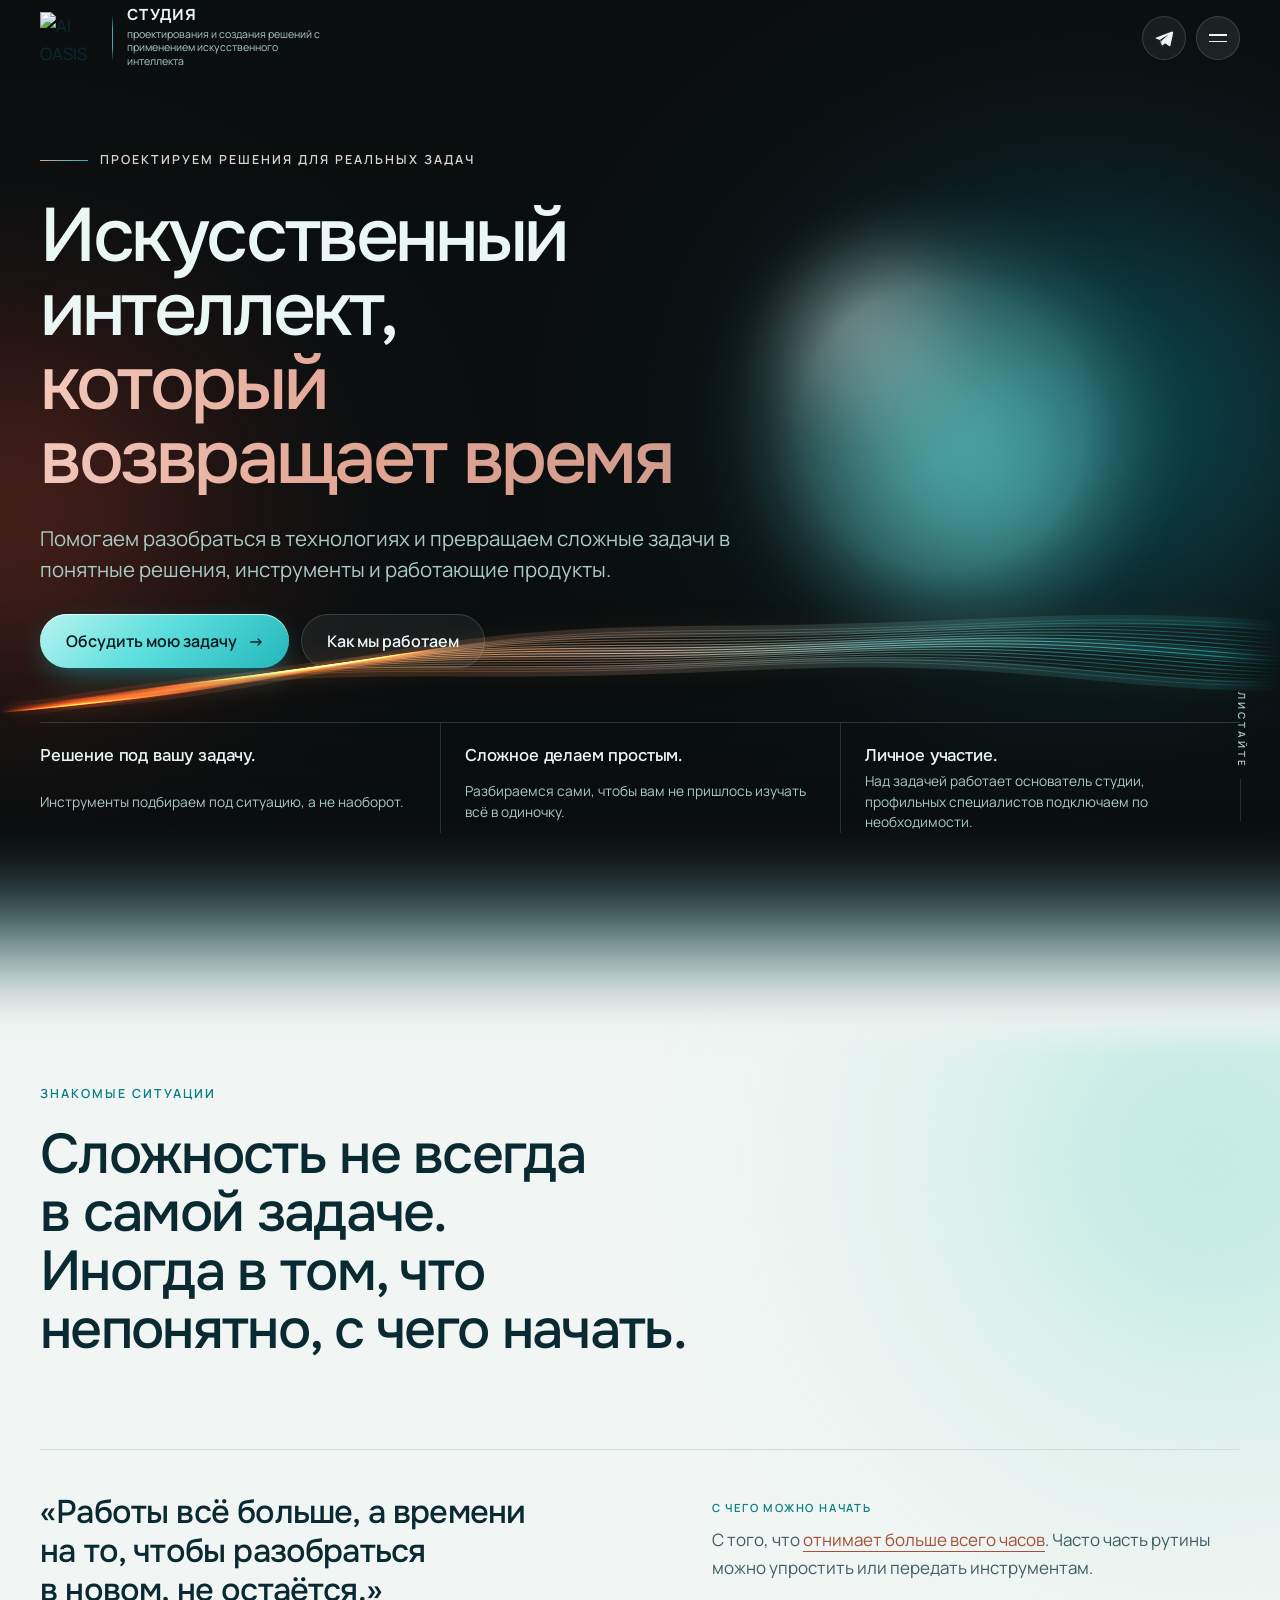
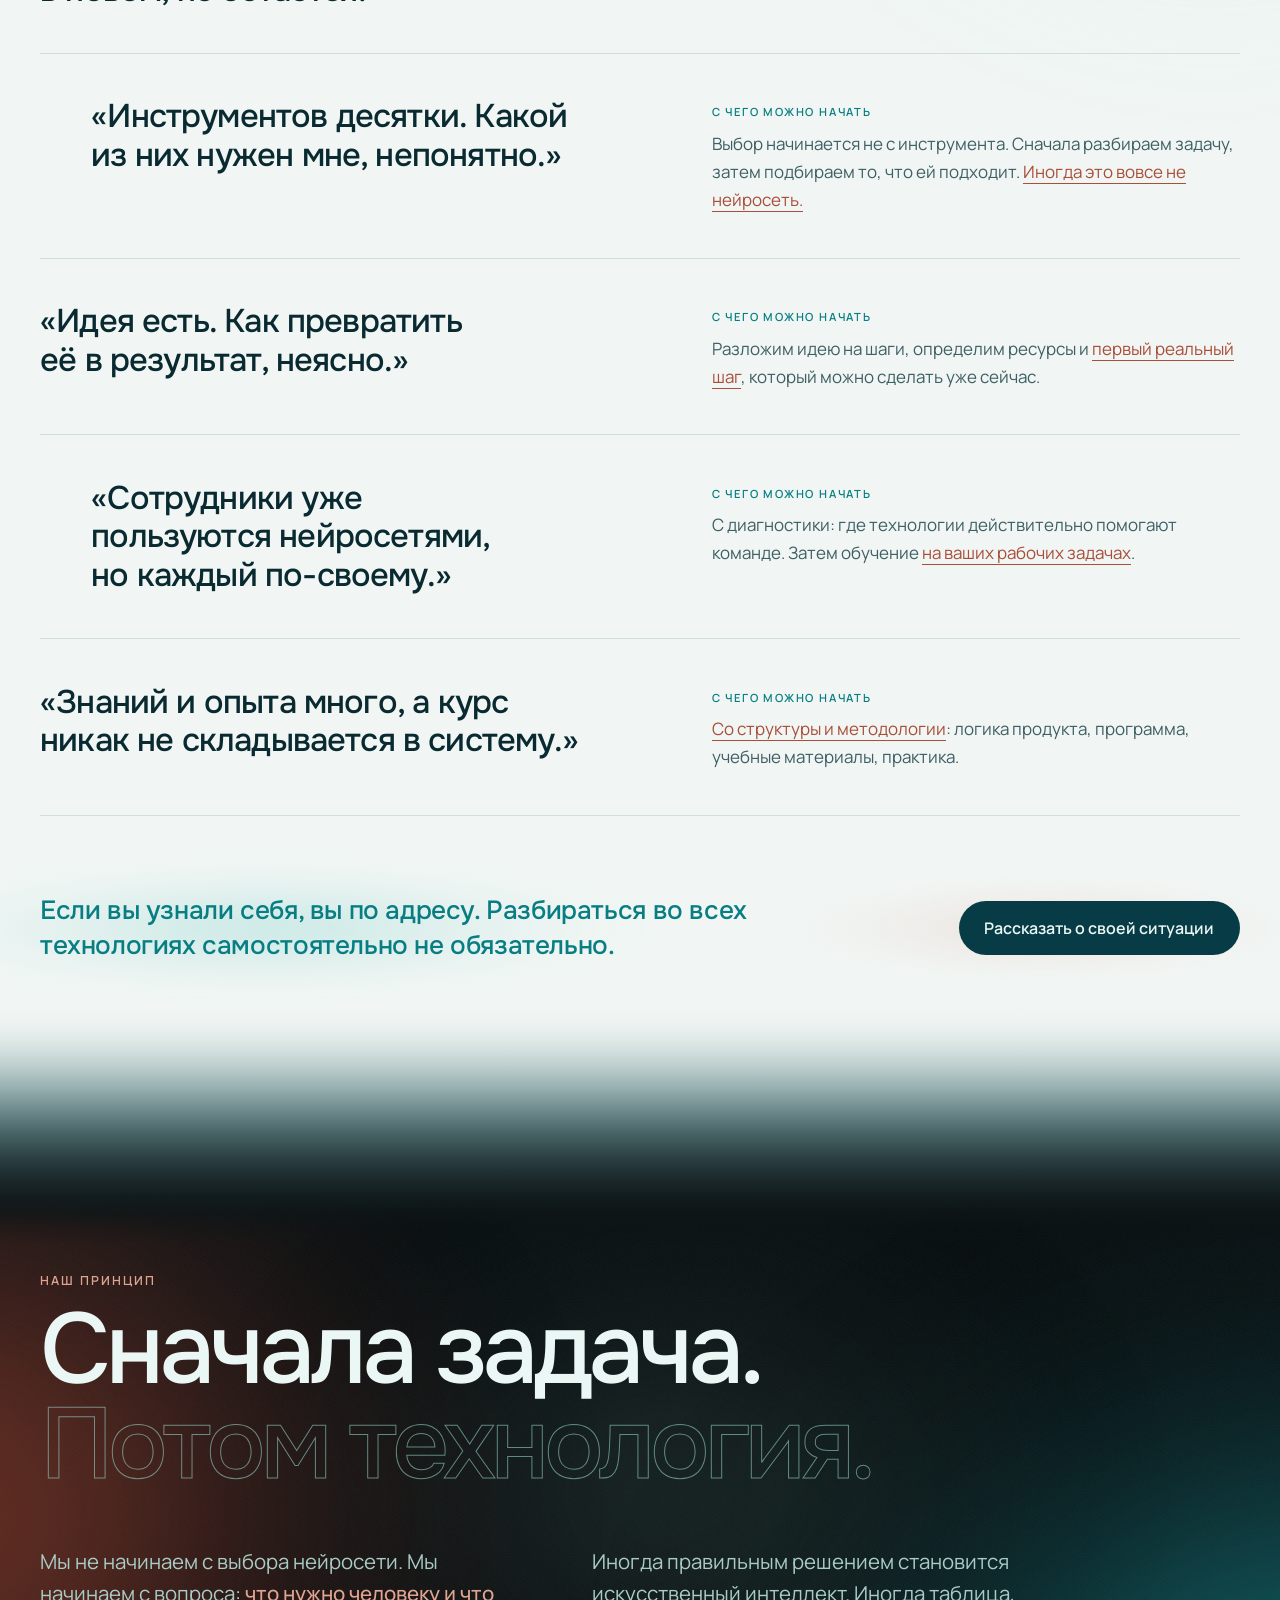
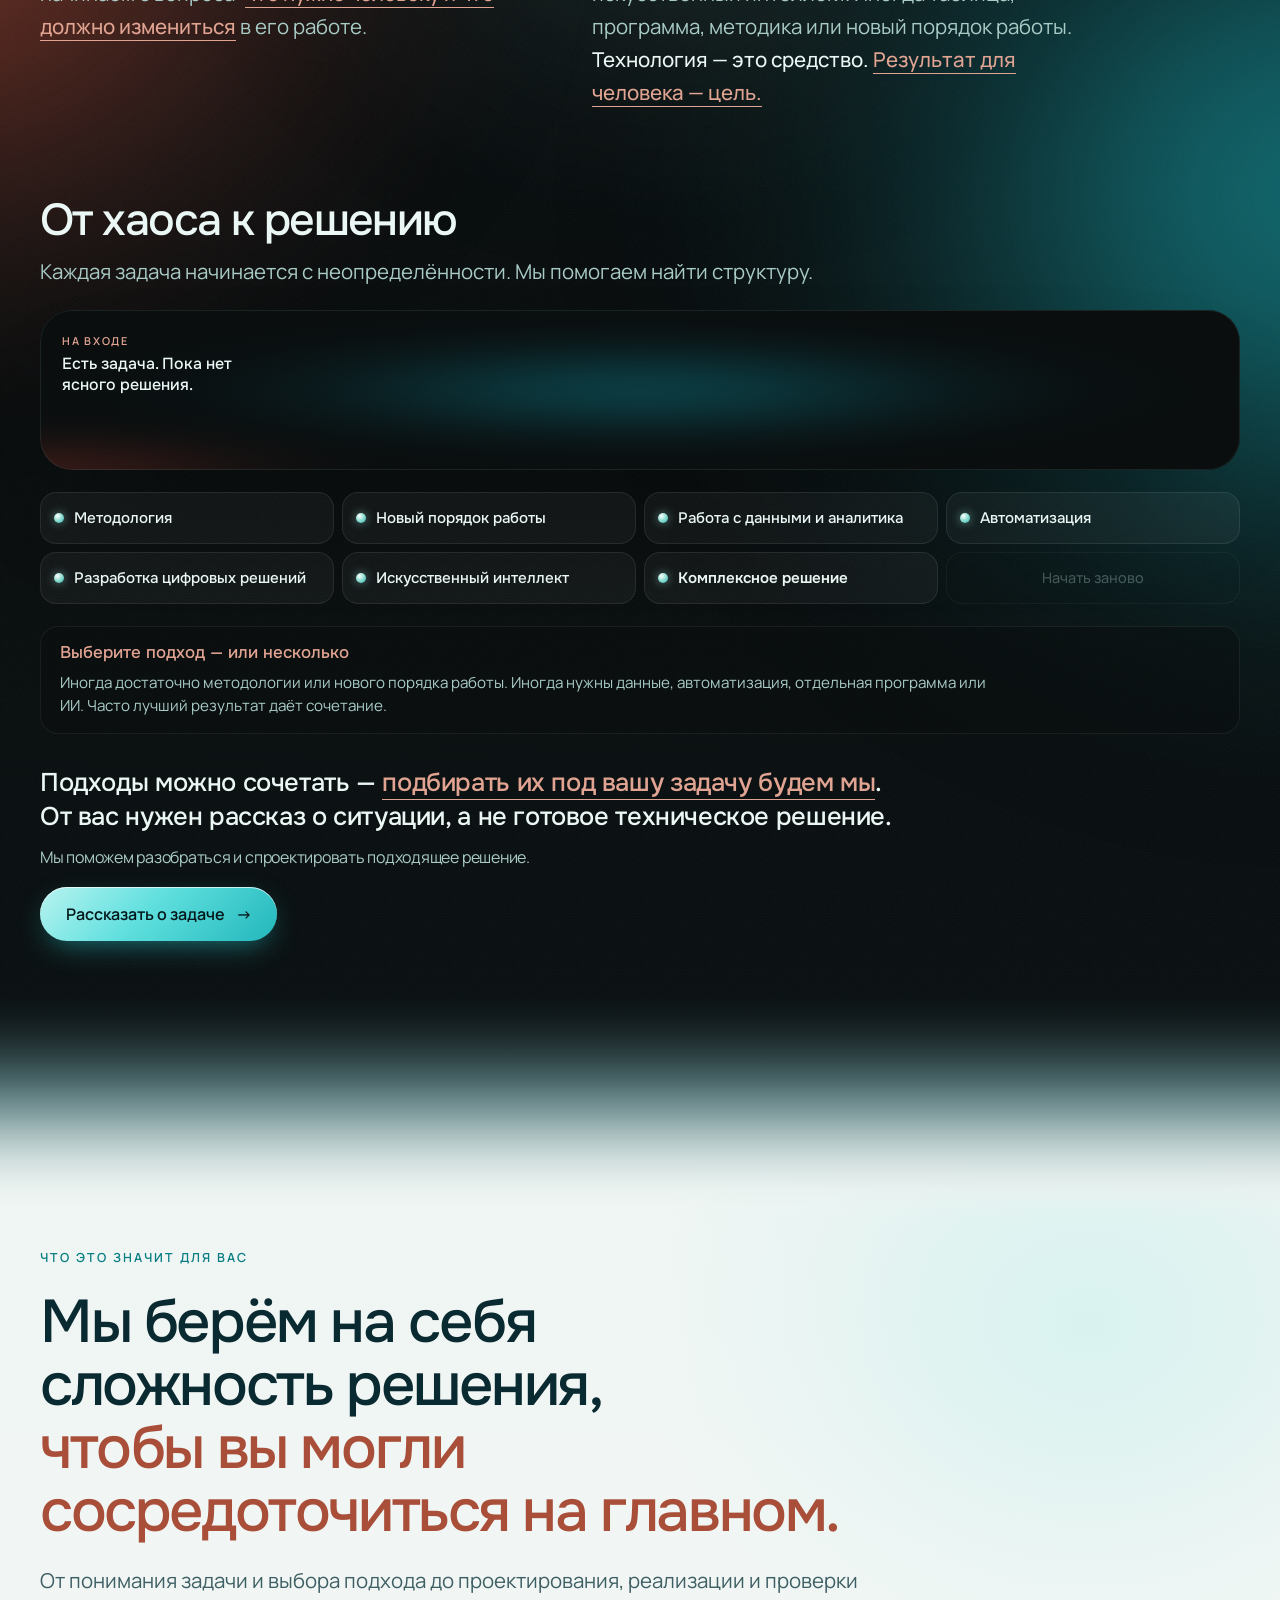
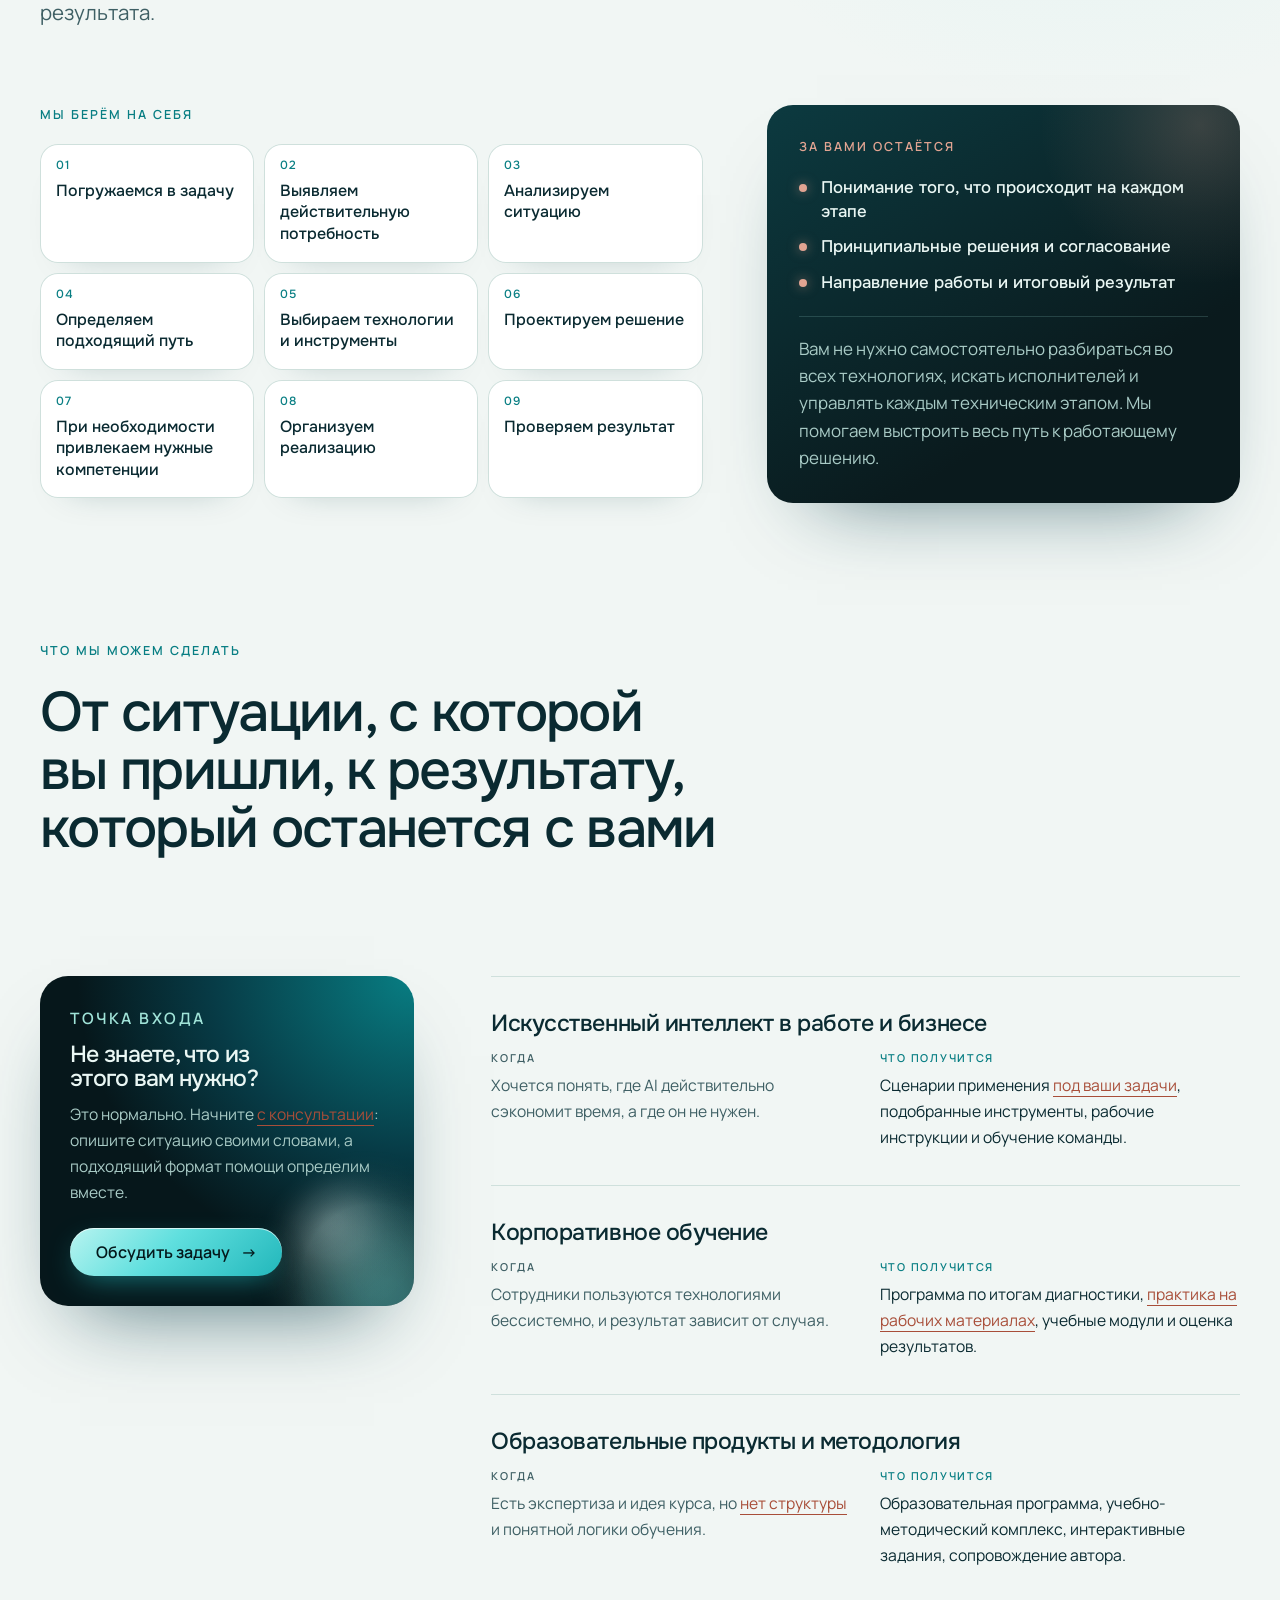
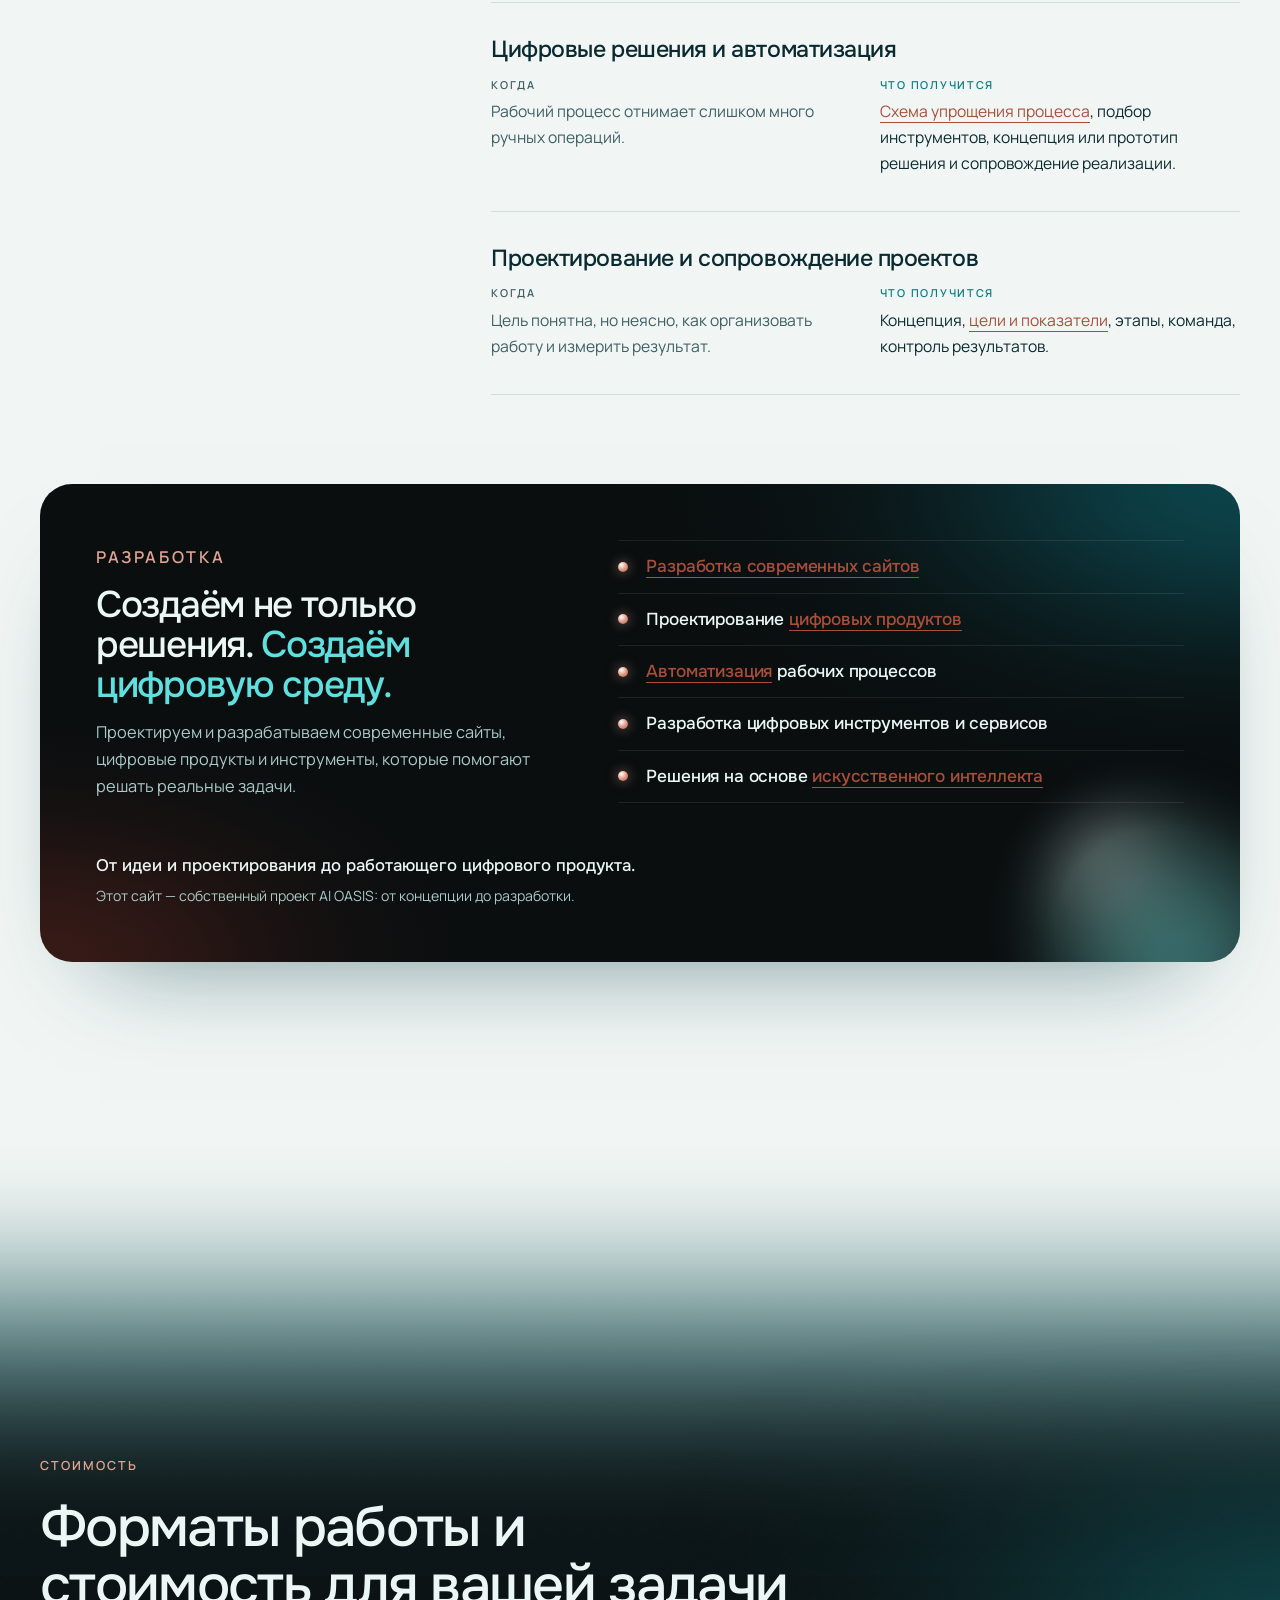
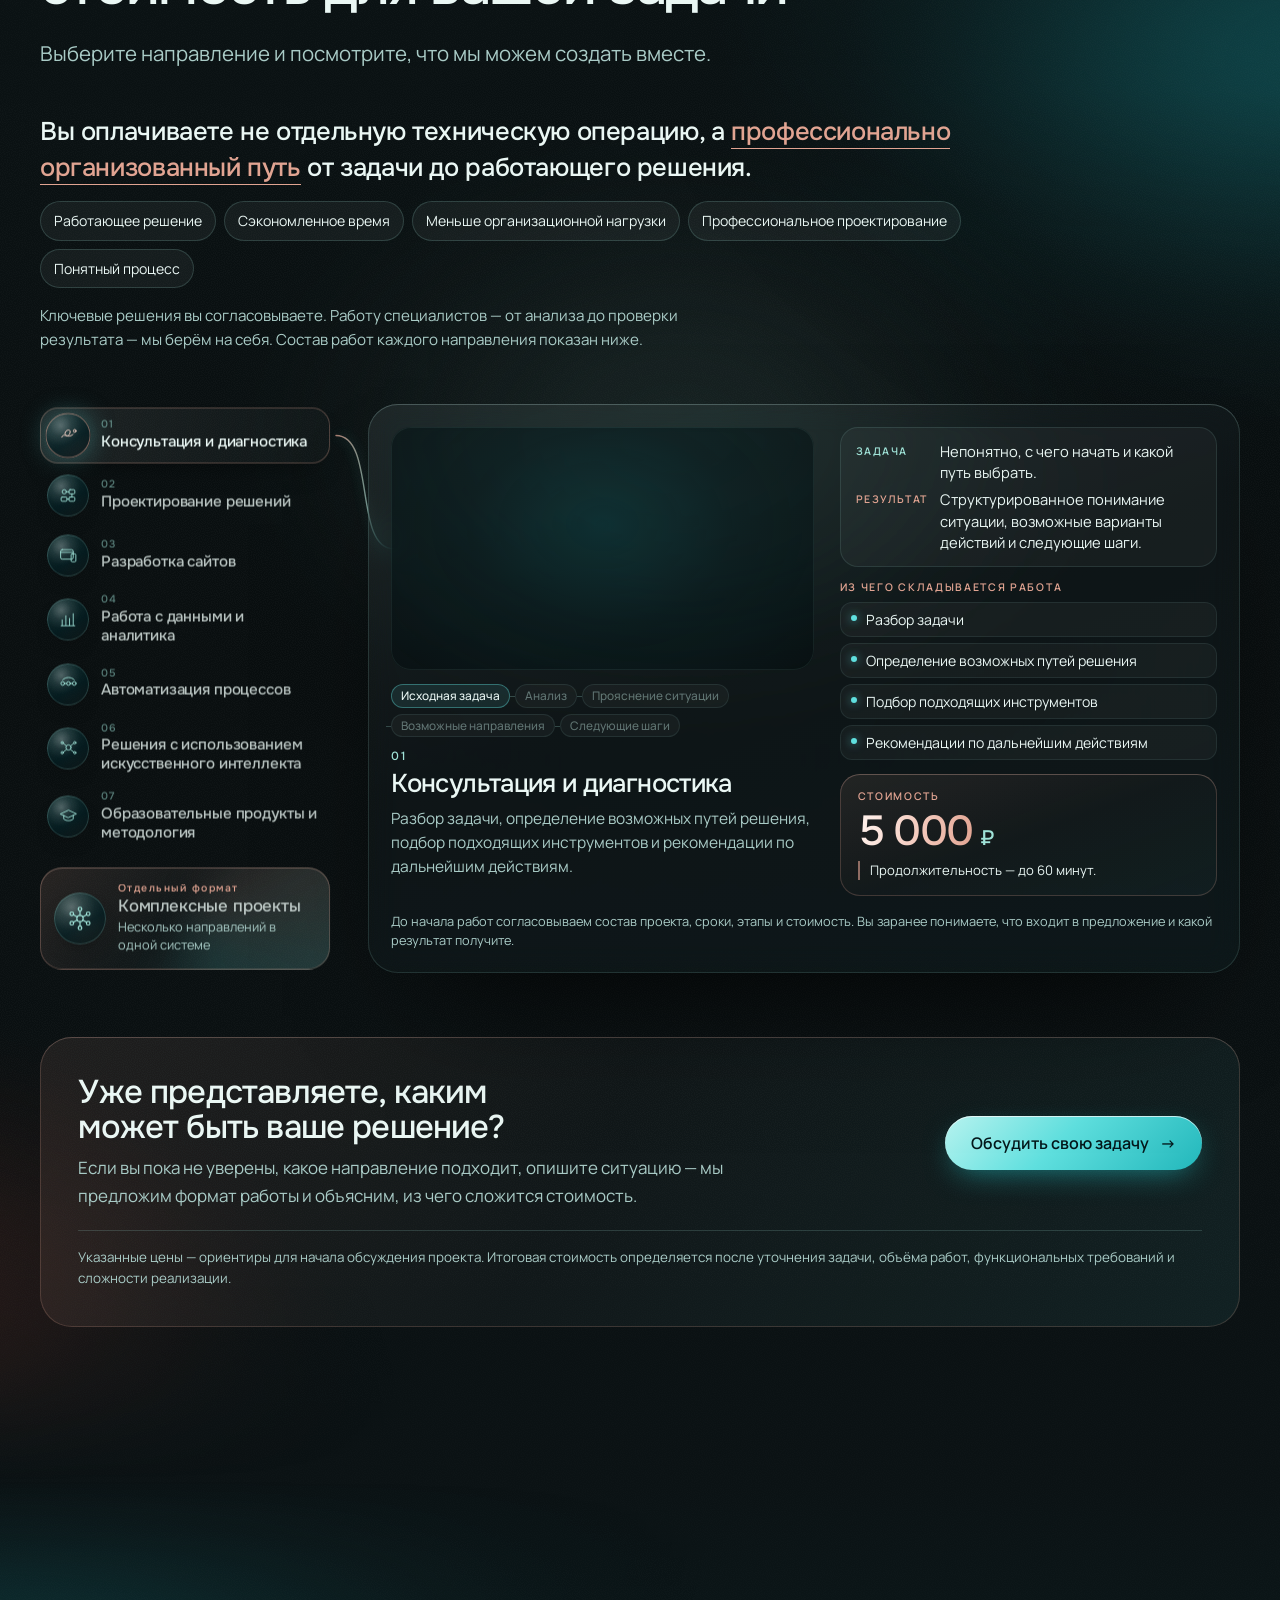
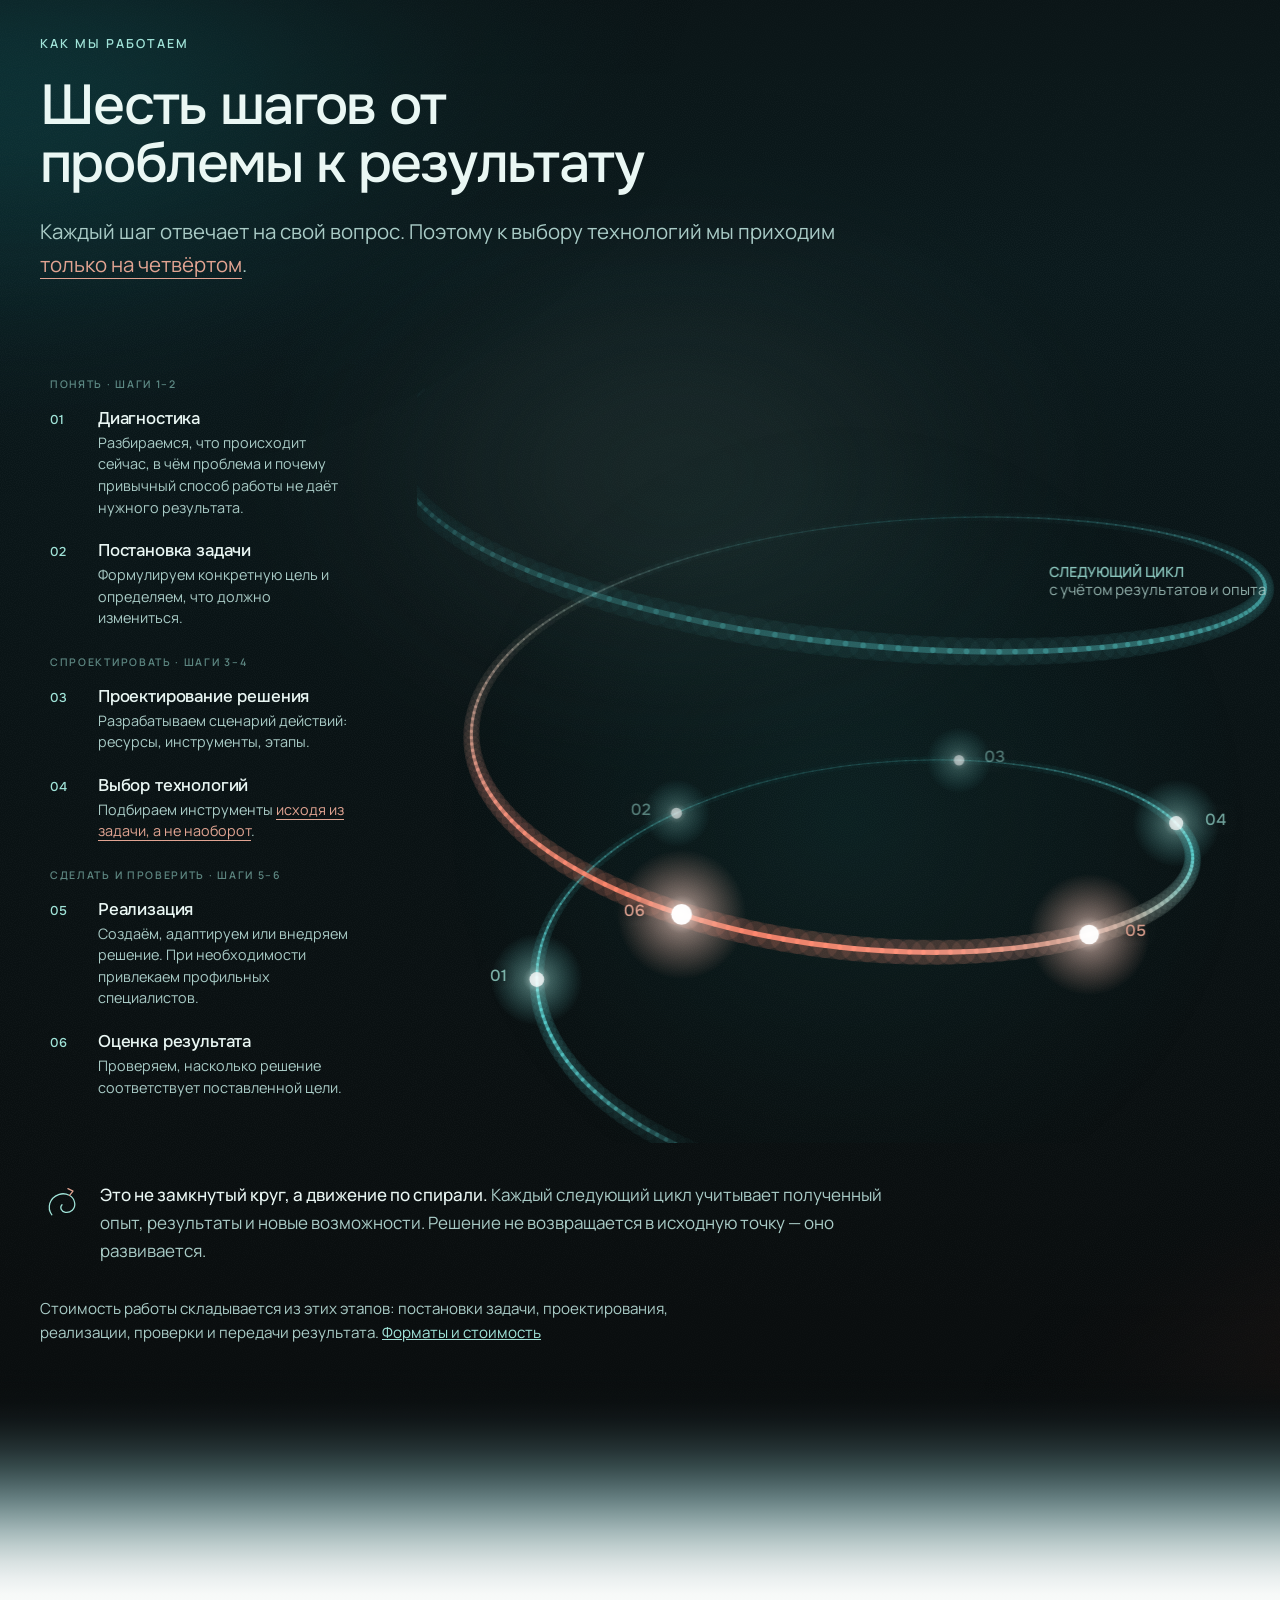
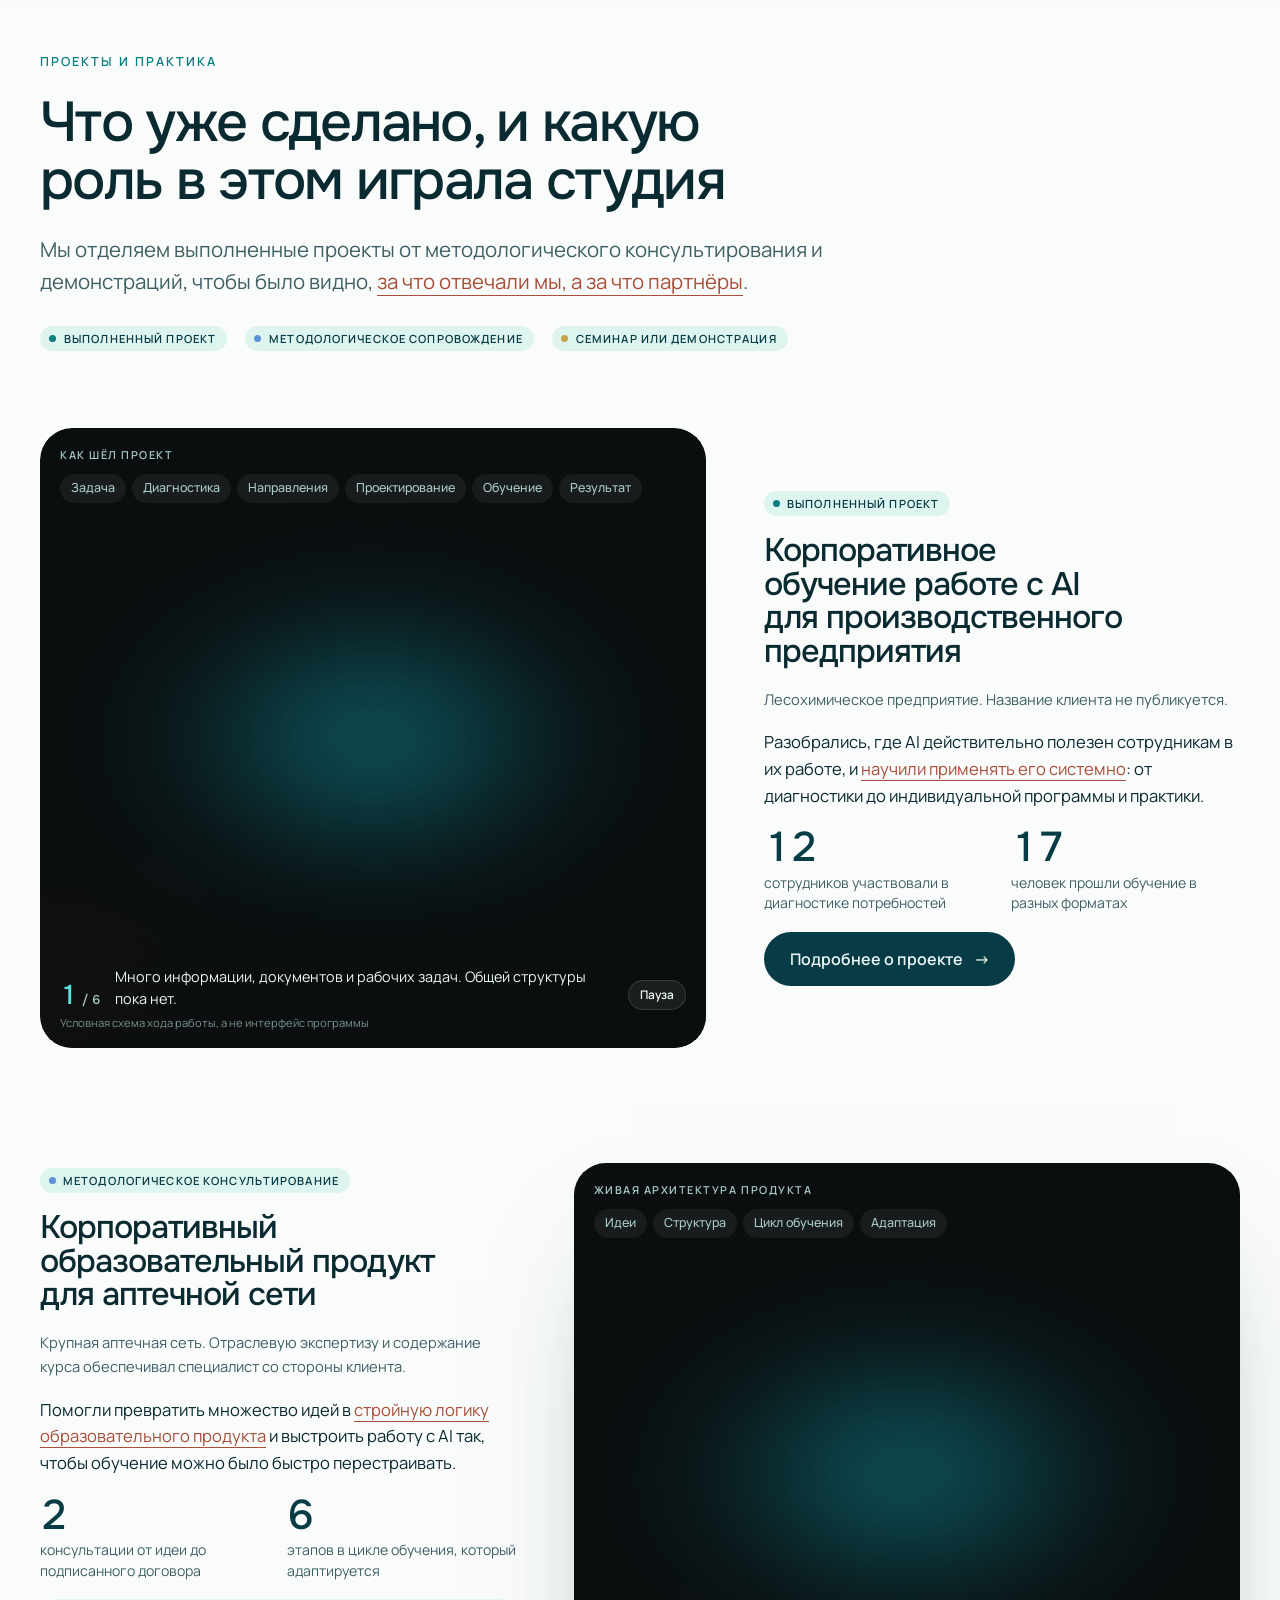
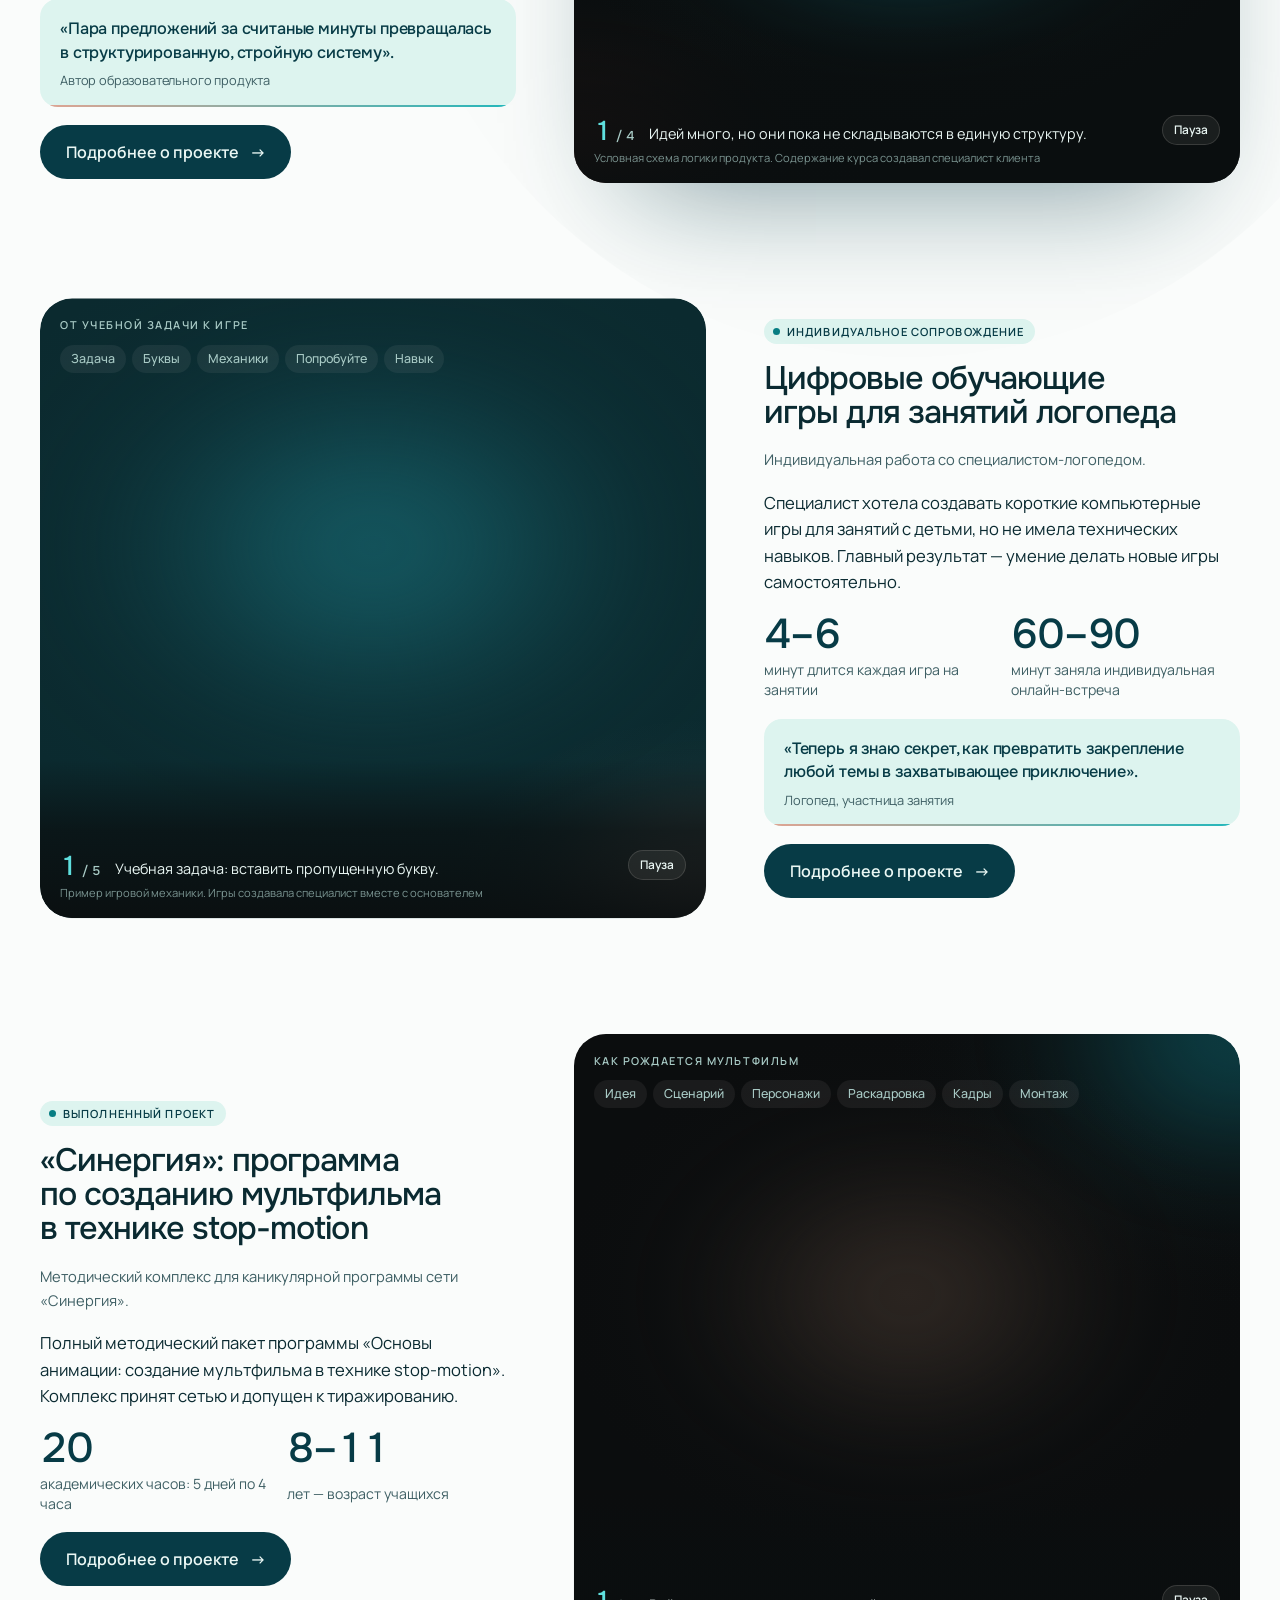
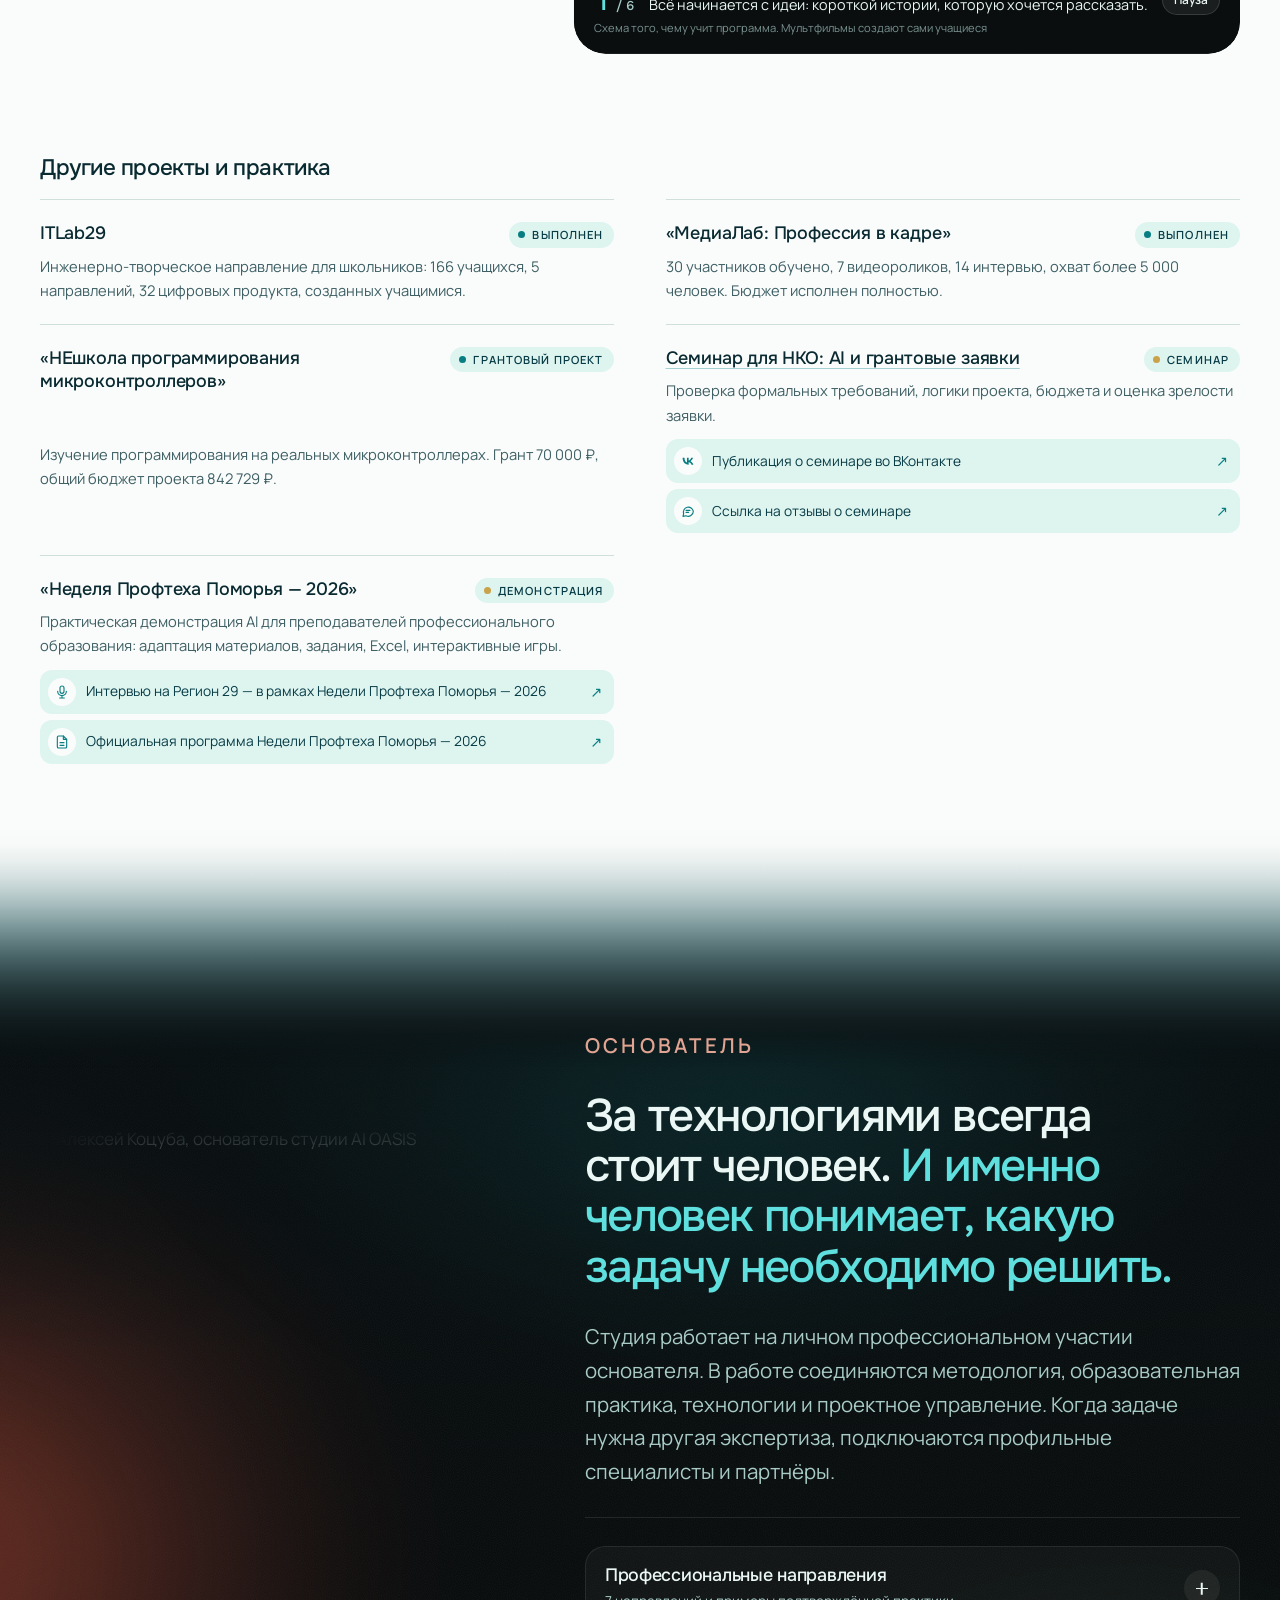
==== commit a00eadfe: "Знак: настоящее вращение перетаскиванием и щелчком, точная подсказка; спираль «Шести шагов» крупнее " ====
--- a/index.html
+++ b/index.html
@@ -1344,7 +1344,7 @@
 /* стыки тёмных секций: свет не обрезается краем, а мягко гаснет к границе и передаёт сцену следующей секции */
 .method .studio,.founder .studio,.final .studio{-webkit-mask-image:linear-gradient(180deg,transparent 0,rgba(0,0,0,.1) 6vh,rgba(0,0,0,.36) 16vh,rgba(0,0,0,.72) 30vh,#000 46vh,#000 calc(100% - 46vh),rgba(0,0,0,.72) calc(100% - 30vh),rgba(0,0,0,.36) calc(100% - 16vh),rgba(0,0,0,.1) calc(100% - 6vh),transparent 100%);mask-image:linear-gradient(180deg,transparent 0,rgba(0,0,0,.1) 6vh,rgba(0,0,0,.36) 16vh,rgba(0,0,0,.72) 30vh,#000 46vh,#000 calc(100% - 46vh),rgba(0,0,0,.72) calc(100% - 30vh),rgba(0,0,0,.36) calc(100% - 16vh),rgba(0,0,0,.1) calc(100% - 6vh),transparent 100%)}
 /* ---------- «Шесть шагов»: восходящая спираль развития ---------- */
-.sp{margin-top:clamp(40px,5vw,72px);display:grid;grid-template-columns:minmax(0,4fr) minmax(0,8fr);grid-template-areas:"list vis" "note note" "cost cost";gap:0 clamp(24px,4vw,56px);align-items:center}
+.sp{margin-top:clamp(40px,5vw,72px);display:grid;grid-template-columns:minmax(300px,3.4fr) minmax(0,8.6fr);grid-template-areas:"list vis" "note note" "cost cost";gap:0 clamp(24px,4vw,56px);align-items:center}
 .sp-list{grid-area:list}
 .sp-steps{list-style:none;margin:0;padding:0;display:grid;gap:2px}
 .sp-phase{font:600 .66rem/1 var(--f-body);letter-spacing:.16em;text-transform:uppercase;color:rgba(160,227,216,.55);margin:16px 0 6px 10px}
@@ -1357,7 +1357,7 @@
 .sp-step.act{background:rgba(234,247,244,.05);box-shadow:inset 0 0 0 1px rgba(160,227,216,.18)}
 .sp-step.act .n{color:var(--coral)}
 .sp-step:focus-visible{box-shadow:inset 0 0 0 2px var(--ai-1)}
-.sp-vis{grid-area:vis;position:relative;aspect-ratio:1.2;min-height:440px}
+.sp-vis{grid-area:vis;position:relative;aspect-ratio:1.08;min-height:520px;margin-right:calc(-1 * clamp(0px,3vw,48px))}
 .sp-vis canvas{position:absolute;inset:0;width:100%;height:100%;display:block}
 .sp-note{grid-area:note;margin:clamp(24px,3vw,40px) 0 0;display:flex;gap:16px;align-items:flex-start;max-width:52em;color:var(--on-dark-2)}
 .sp-note b{color:var(--on-dark);font-weight:500}
@@ -2274,11 +2274,11 @@
     var W=1,H=1,DPR=1, phi=0, phiT=0, camY=0, head=tLead, active=-1, shown=0, done=false, running=false, visible=false, last=0, idle=0;
     function size(){ var r=cv.getBoundingClientRect(); DPR=Math.min(2,devicePixelRatio||1); W=Math.max(1,r.width); H=Math.max(1,r.height); cv.width=Math.round(W*DPR); cv.height=Math.round(H*DPR); }
     /* проекция: радиус растёт с каждым витком (больше опыта), подъём — вверх; камера смотрит сверху под ~35° */
-    function P(t){ var sc=Math.min(W/700,H/620), r=245*sc*(1+.13*(t-th0)/TURN), a=t+phi, x=r*Math.cos(a), z=r*Math.sin(a), y=-205*sc*(t-th0)/TURN;
+    function P(t){ var sc=Math.min(W/700,H/620), r=250*sc*(1+.12*(t-th0)/TURN), a=t+phi, x=r*Math.cos(a), z=r*Math.sin(a), y=-215*sc*(t-th0)/TURN;
       var tl=-.52, y2=y*Math.cos(tl)-z*Math.sin(tl), z2=y*Math.sin(tl)+z*Math.cos(tl), cam=1500*sc, s=cam/(cam-z2);
       return {x:W/2+x*s, y:H*.6+camY+y2*s, z:z, s:s, r:r}; }
     /* камера мягко следует за линией: активный виток держится в центре кадра */
-    function camTarget(){ var sc=Math.min(W/700,H/620), f=Math.max(th0+TURN*.5,Math.min(head,th0+TURN*1.45)); return 205*sc*.86*((f-th0)/TURN-.5); }
+    function camTarget(){ var sc=Math.min(W/700,H/620), f=Math.max(th0+TURN*.5,Math.min(head,th0+TURN*1.1)); return 215*sc*.86*((f-th0)/TURN-.5); }
     function warmAt(t){ var u=(t-th0)/TURN; return Math.max(0,Math.min(1,(u-.55)/.3))*Math.max(0,1-(u-1)/.28); }
     function draw(){
       ctx.setTransform(DPR,0,0,DPR,0,0); ctx.clearRect(0,0,W,H);
@@ -2326,8 +2326,10 @@
       /* следующий цикл */
       if(head>th0+TURN*1.35){ var nx=P(th0+TURN*1.55), al=Math.min(1,(head-(th0+TURN*1.35))/1.2);
         ctx.globalAlpha=al*.85; ctx.textAlign='left'; ctx.textBaseline='alphabetic';
-        ctx.fillStyle='#A0E3D8'; ctx.font='600 '+Math.round(11.5*Math.max(.9,sc))+'px Manrope, sans-serif'; ctx.fillText('СЛЕДУЮЩИЙ ЦИКЛ',Math.min(nx.x+14,W-170*Math.max(.9,sc)),nx.y-8);
-        ctx.fillStyle='#A9CBC6'; ctx.font='400 '+Math.round(12.5*Math.max(.9,sc))+'px Manrope, sans-serif'; ctx.fillText('с учётом результатов и опыта',Math.min(nx.x+14,W-170*Math.max(.9,sc)),nx.y+10);
+        var f1='600 '+Math.round(11.5*Math.max(.9,sc))+'px Manrope, sans-serif', f2='400 '+Math.round(12.5*Math.max(.9,sc))+'px Manrope, sans-serif';
+        ctx.font=f2; var lw=Math.max(ctx.measureText('с учётом результатов и опыта').width,ctx.measureText('СЛЕДУЮЩИЙ ЦИКЛ').width+20), lx=Math.max(8,Math.min(nx.x+14,W-lw-12));
+        ctx.fillStyle='#A0E3D8'; ctx.font=f1; ctx.fillText('СЛЕДУЮЩИЙ ЦИКЛ',lx,nx.y-8);
+        ctx.fillStyle='#A9CBC6'; ctx.font=f2; ctx.fillText('с учётом результатов и опыта',lx,nx.y+10);
         ctx.globalAlpha=1; }
     }
     /* сценарий раскрытия */
@@ -2991,10 +2993,10 @@
 
   /* управление знаком: курсор по горизонтали — поворот, по вертикали — наклон; касание на телефоне — поворот пальцем.
      Пружинная модель даёт естественную инерцию; без взаимодействия знак плавно возвращается в исходное положение. */
-  let tY=0,tP=0,yC=0,yV=0,pC=0,pV=0,lastMove=-1e9;
+  let tY=0,tP=0,yC=0,yV=0,pC=0,pV=0,lastMove=-1e9; const TAU2=Math.PI*2;
   let spin=0, spinV=0, lastSY=scrollY;
   addEventListener('scroll',()=>{ const d=scrollY-lastSY; lastSY=scrollY; if(!reduce) spinV=Math.max(-.045,Math.min(.045,spinV+d*.0003)); },{passive:true});
-  addEventListener('pointermove',e=>{ if(e.pointerType==='touch') return; tY=(e.clientX/innerWidth-.5)*1.1; tP=Math.max(-.22,Math.min(.22,(e.clientY/innerHeight-.5)*.5)); lastMove=performance.now(); },{passive:true}); /* наклон ограничен ±13° */
+  addEventListener('pointermove',e=>{ if(e.pointerType==='touch') return; tY=(e.clientX/innerWidth-.5)*.6; tP=Math.max(-.16,Math.min(.16,(e.clientY/innerHeight-.5)*.36)); lastMove=performance.now(); },{passive:true}); /* наклон ограничен ±13° */
   document.addEventListener('mouseleave',()=>{ tY=0; tP=0; });
   let tx0=0,ty0=0,tyaw0=0;
   hero.addEventListener('touchstart',e=>{ const t0=e.touches[0]; tx0=t0.clientX; ty0=t0.clientY; tyaw0=tY; },{passive:true});
@@ -3002,15 +3004,14 @@
      после первого взаимодействия больше не показывается */
   const touchUI=matchMedia('(hover: none)').matches;
   const hint=document.createElement('p'); hint.className='emb-hint'; hint.setAttribute('aria-hidden','true');
-  hint.innerHTML='<svg viewBox="0 0 40 14"><path d="M3 5c8 6 26 6 34 0"/><path d="M32 2.5l5 2.5-3.6 4"/></svg><span>'+(touchUI?'Знак живой — проведите пальцем':'Знак живой — попробуйте повернуть')+'</span>';
+  hint.innerHTML='<svg viewBox="0 0 40 14"><path d="M3 5c8 6 26 6 34 0"/><path d="M32 2.5l5 2.5-3.6 4"/></svg><span>'+(touchUI?'Знак живой — проведите по нему пальцем':'Знак живой — потяните, чтобы повернуть')+'</span>';
   hero.appendChild(hint);
   let hintState=0; const _hv=new THREE.Vector3();
   function hintDone(){ if(hintState===2) return; if(hintState===1) hint.classList.remove('on'); hintState=2; }
   function emblemScreen(){ group.updateMatrixWorld(); _hv.set(0,0,0).applyMatrix4(group.matrixWorld).project(camera); const cx=(_hv.x*.5+.5)*w, cy=(-_hv.y*.5+.5)*h;
     _hv.set(1.25,0,0).applyMatrix4(group.matrixWorld).project(camera); return {cx,cy,r:Math.abs((_hv.x*.5+.5)*w-cx)}; }
   hero.addEventListener('pointermove',e=>{ if(hintState===2||e.pointerType==='touch') return; const r=hero.getBoundingClientRect(), m=emblemScreen();
-    if(Math.hypot(e.clientX-r.left-m.cx,e.clientY-r.top-m.cy)<m.r*1.3) hintDone(); },{passive:true});
-  hero.addEventListener('touchstart',hintDone,{passive:true});
+    void r; void m; },{passive:true});
   function showHint(){
     if(hintState!==0||reduce||scrollY>innerHeight*.3) return hintDone();
     const m=emblemScreen(); hint.style.left=m.cx.toFixed(0)+'px'; hint.style.top=Math.min(h-40,m.cy+m.r*1.02).toFixed(0)+'px';
@@ -3018,18 +3019,34 @@
   }
   function armHint(){ setTimeout(showHint,8000); }
   if(window.__introDone) armHint(); else document.addEventListener('aioasis:intro-done',armHint,{once:true});
-  hero.addEventListener('touchmove',e=>{ const t0=e.touches[0], dx=t0.clientX-tx0, dy=t0.clientY-ty0; if(Math.abs(dx)>Math.abs(dy)*.8){ tY=Math.max(-1.3,Math.min(1.3,tyaw0+dx*.008)); tP=Math.max(-.4,Math.min(.4,dy*.003)); lastMove=performance.now(); } },{passive:true});
+  /* вращение знака: потянуть мышью или пальцем — знак поворачивается вокруг своей оси (полный оборот возможен), после отпускания
+     крутится по инерции и мягко возвращается лицом к зрителю; короткий щелчок по знаку — один плавный оборот */
+  let dRot=0, dVel=0, dragging=false, dragX=0, dragT=0, dragMoved=0;
+  function onEmblem(x,y){ const r=hero.getBoundingClientRect(), m=emblemScreen(); return Math.hypot(x-r.left-m.cx,y-r.top-m.cy)<m.r*1.15; }
+  hero.addEventListener('pointerdown',e=>{ if(reduce||!onEmblem(e.clientX,e.clientY)) return; dragging=true; dragX=e.clientX; dragT=performance.now(); dragMoved=0; dVel=0; hintDone();
+    if(e.pointerType!=='touch'){ e.preventDefault(); hero.style.cursor='grabbing'; } });
+  addEventListener('pointermove',e=>{
+    if(dragging){ const dx=e.clientX-dragX, now=performance.now(); dragX=e.clientX; dragMoved+=Math.abs(dx); const a=dx*.011; dRot+=a; dVel=a/Math.max(1,(now-dragT)/16.7); dragT=now; return; }
+    if(e.pointerType!=='touch') hero.style.cursor=onEmblem(e.clientX,e.clientY)&&!reduce?'grab':''; },{passive:true});
+  addEventListener('pointerup',()=>{ if(!dragging) return; dragging=false; hero.style.cursor='';
+    if(dragMoved<4) dVel=.16;                         /* щелчок: мягкий оборот */
+    dVel=Math.max(-.3,Math.min(.3,dVel)); });
+  addEventListener('pointercancel',()=>{ dragging=false; });
+  hero.addEventListener('touchmove',e=>{ const t0=e.touches[0], dx=t0.clientX-tx0, dy=t0.clientY-ty0; if(!dragging && Math.abs(dx)>Math.abs(dy)*.8){ tP=Math.max(-.4,Math.min(.4,dy*.003)); lastMove=performance.now(); } },{passive:true});
 
   function render(t){
     lastT=t; const s=t*.001; U.uTime.value=s;
     if(performance.now()-lastMove>2600){ tY*=.988; tP*=.988; } /* после паузы — плавное возвращение к собственному движению */
     yV+=(tY-yC)*.022; yV*=.88; yC+=yV;   /* пружина с вязкостью: без рывков и перерегулирования */
     pV+=(tP-pC)*.022; pV*=.88; pC+=pV;
-    window.__embState=[yC,pC];
+    window.__embState=[yC,pC,dRot];
     /* прокрутка: вниз лента поворачивается в одну сторону, вверх — в другую, затем успокаивается */
     spinV*=.95; spin+=spinV; spin*=.994;
     /* плавный поворот влево-вправо (≈ ±45°): при движении играют грани, раскрываются толщина стенок и полость, буква не теряется */
-    const yaw=Math.sin(s*.16)*.62+Math.sin(s*.061+1.1)*.16+spin+yC; /* период ≈ 40 с: архитектура раскрывается спокойно, буква не теряется */
+    if(!dragging){ dRot+=dVel; dVel*=.965;
+      /* когда вращение затухло — мягко довернуть к ближайшему положению «лицом к зрителю» */
+      if(Math.abs(dVel)<.004){ const tgt=Math.round(dRot/TAU2)*TAU2; dRot+=(tgt-dRot)*.025; } }
+    const yaw=Math.sin(s*.16)*.62+Math.sin(s*.061+1.1)*.16+spin+yC+dRot; /* период ≈ 40 с: архитектура раскрывается спокойно, буква не теряется */
     emblem.rotation.set(.06+Math.sin(s*.15)*.07+pC+spinV*1.6,yaw,Math.sin(s*.11+.6)*.035-spinV*1.2-yV*.4);
     if(window.__emblemPose){ const q=window.__emblemPose; emblem.rotation.set(q[1]||0,q[0]||0,0); } /* тестовая установка ракурса */
     emblem.position.y=Math.sin(s*.31)*.06;
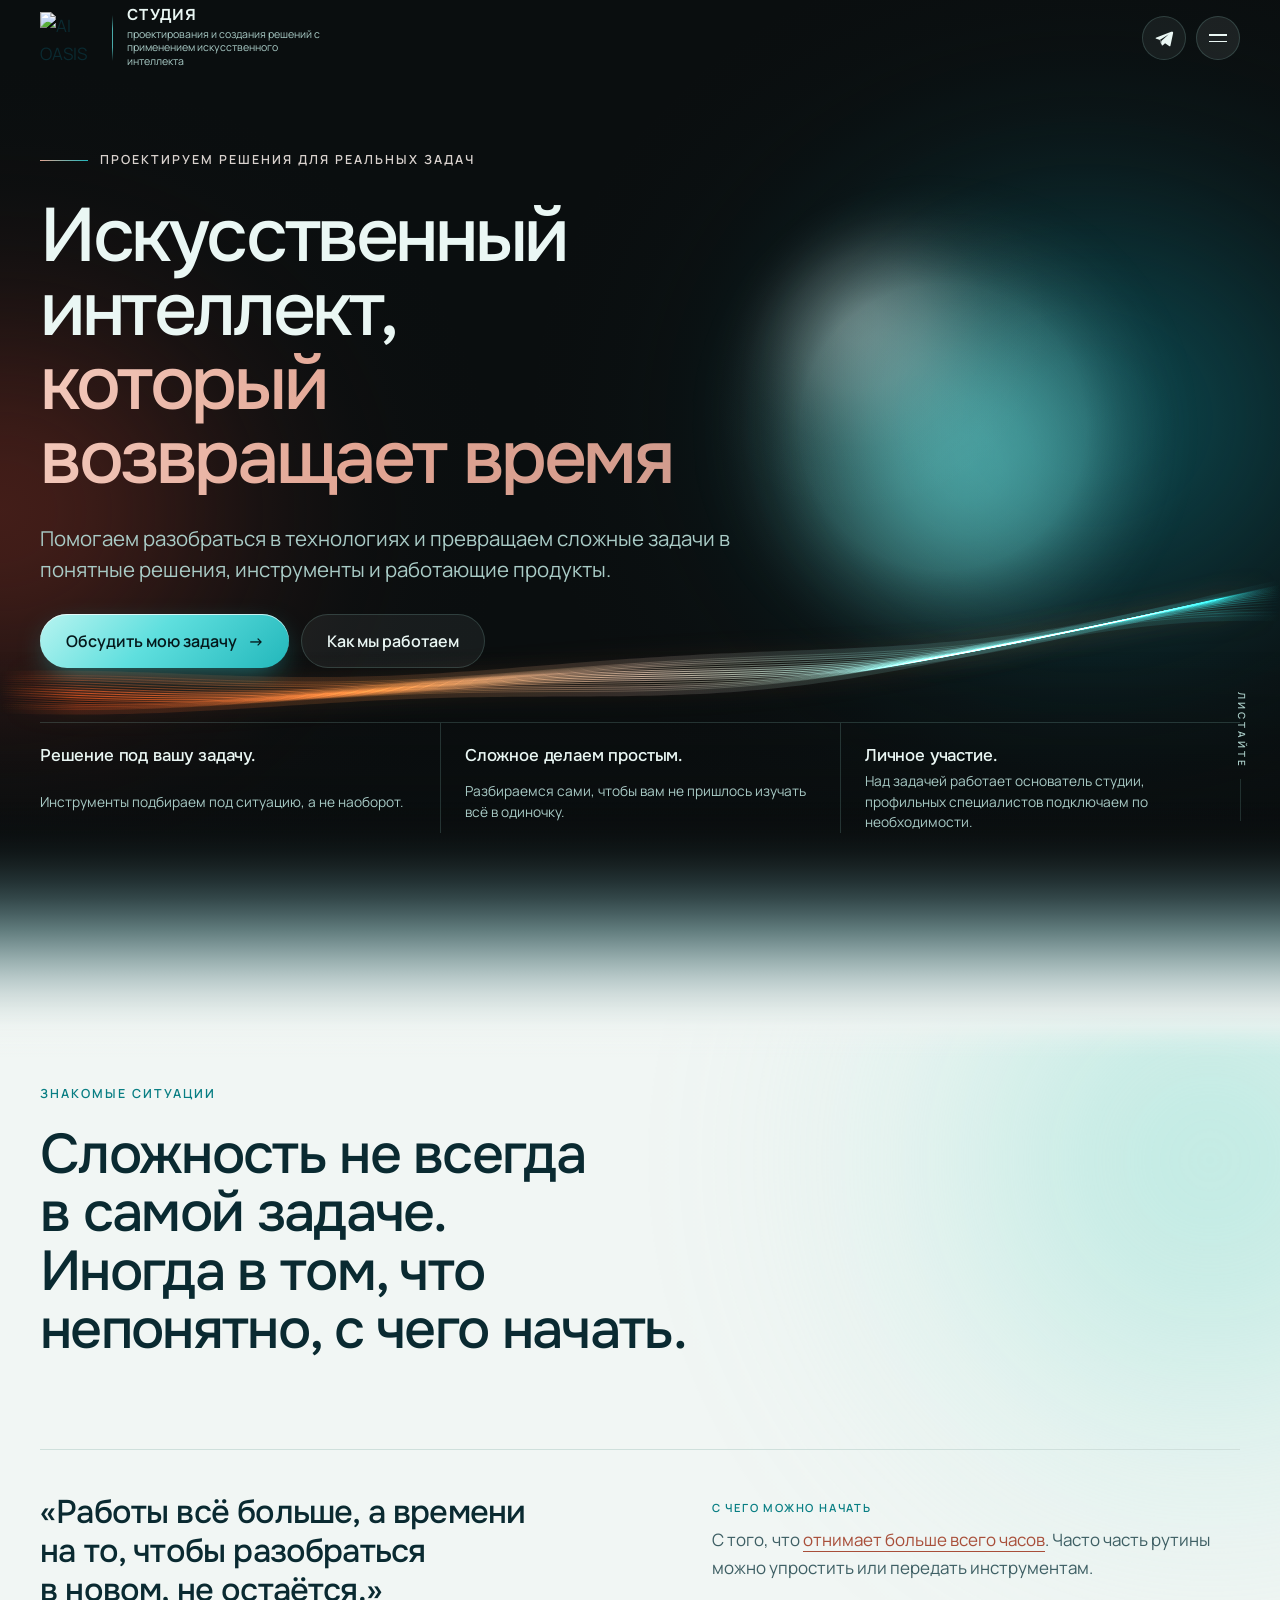
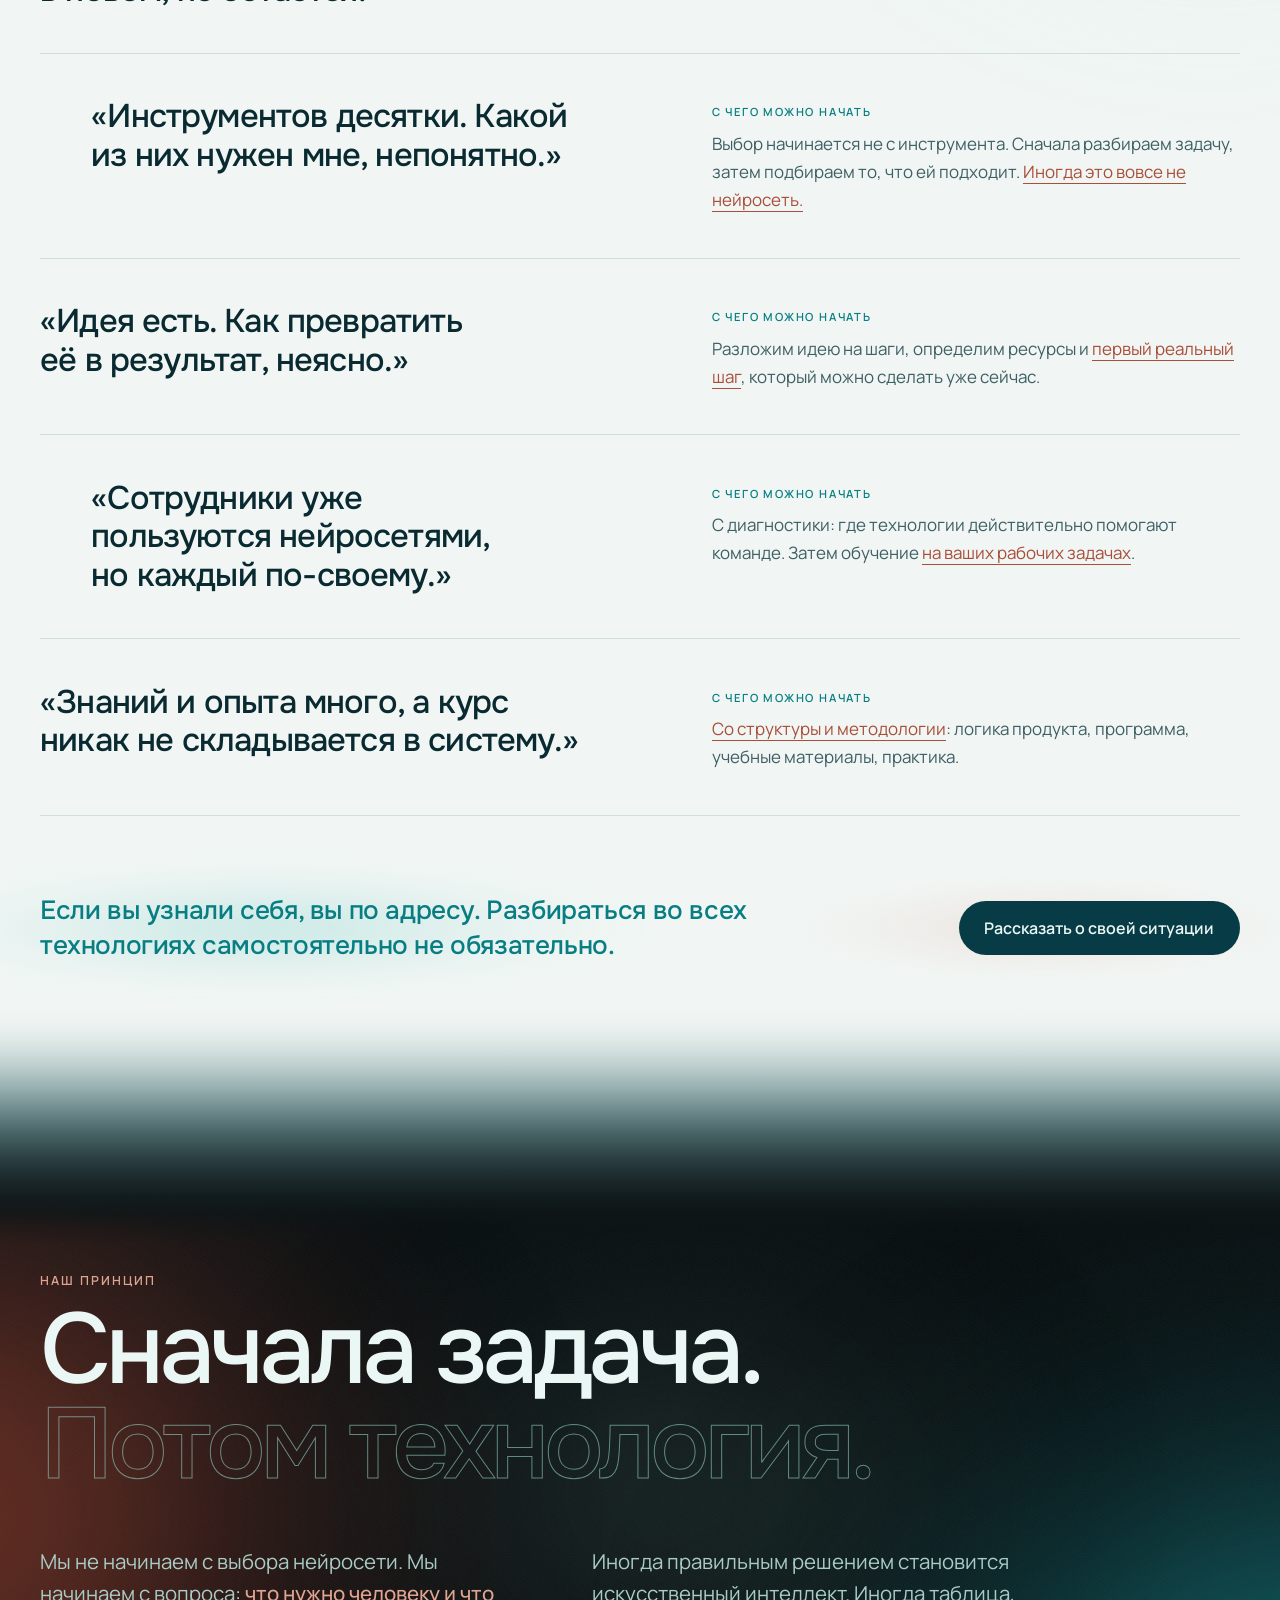
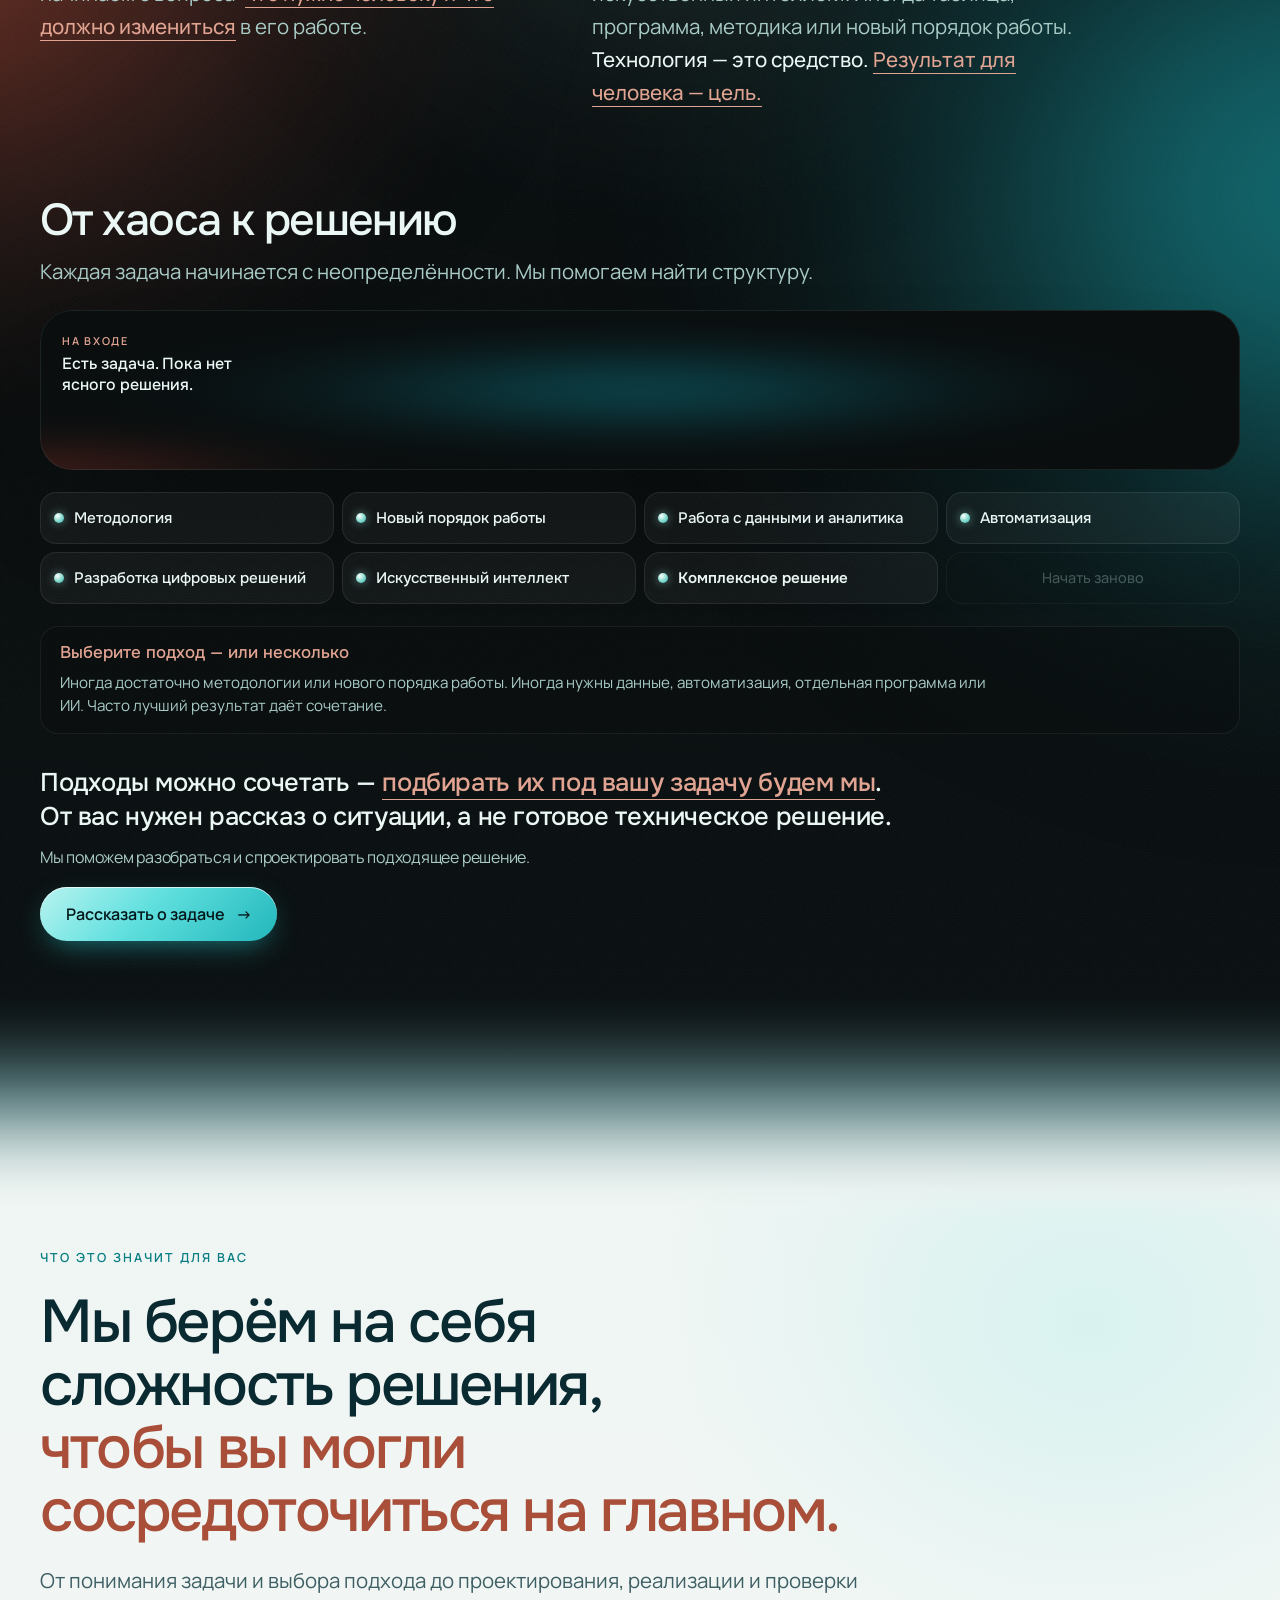
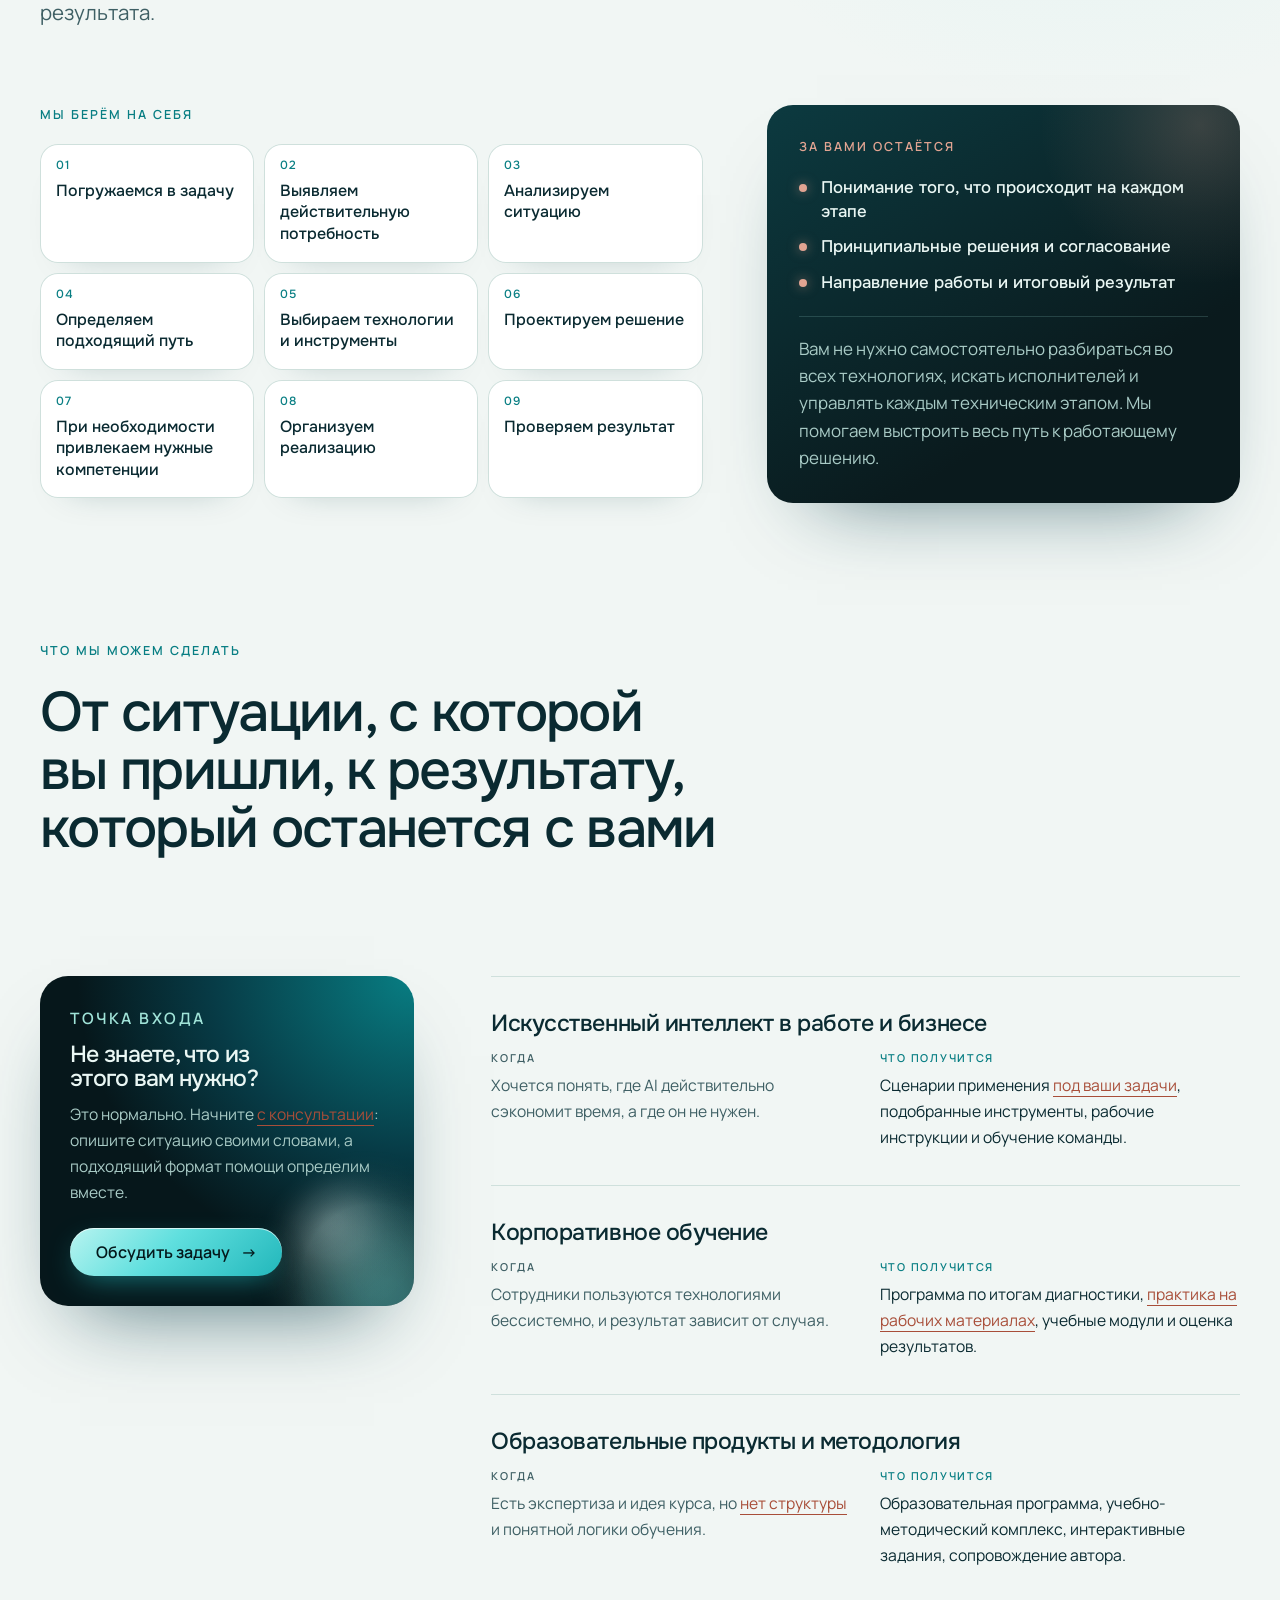
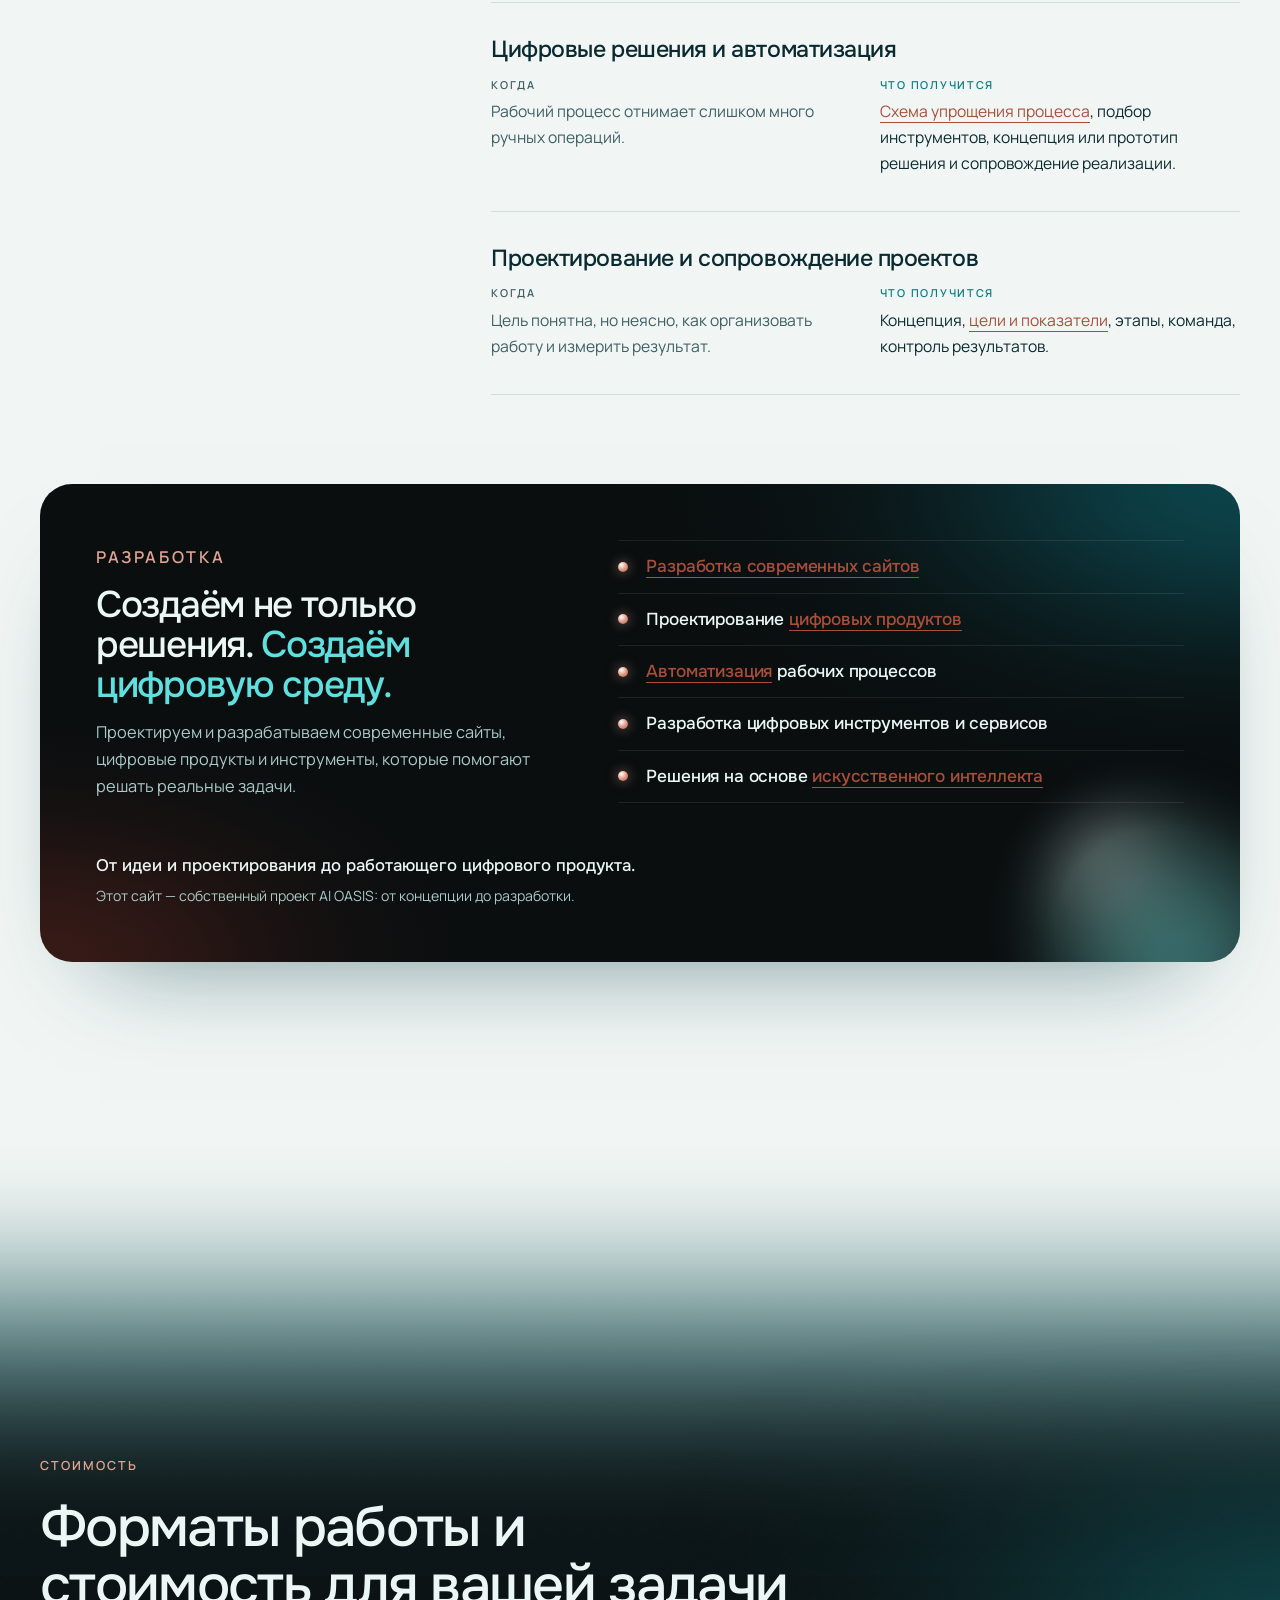
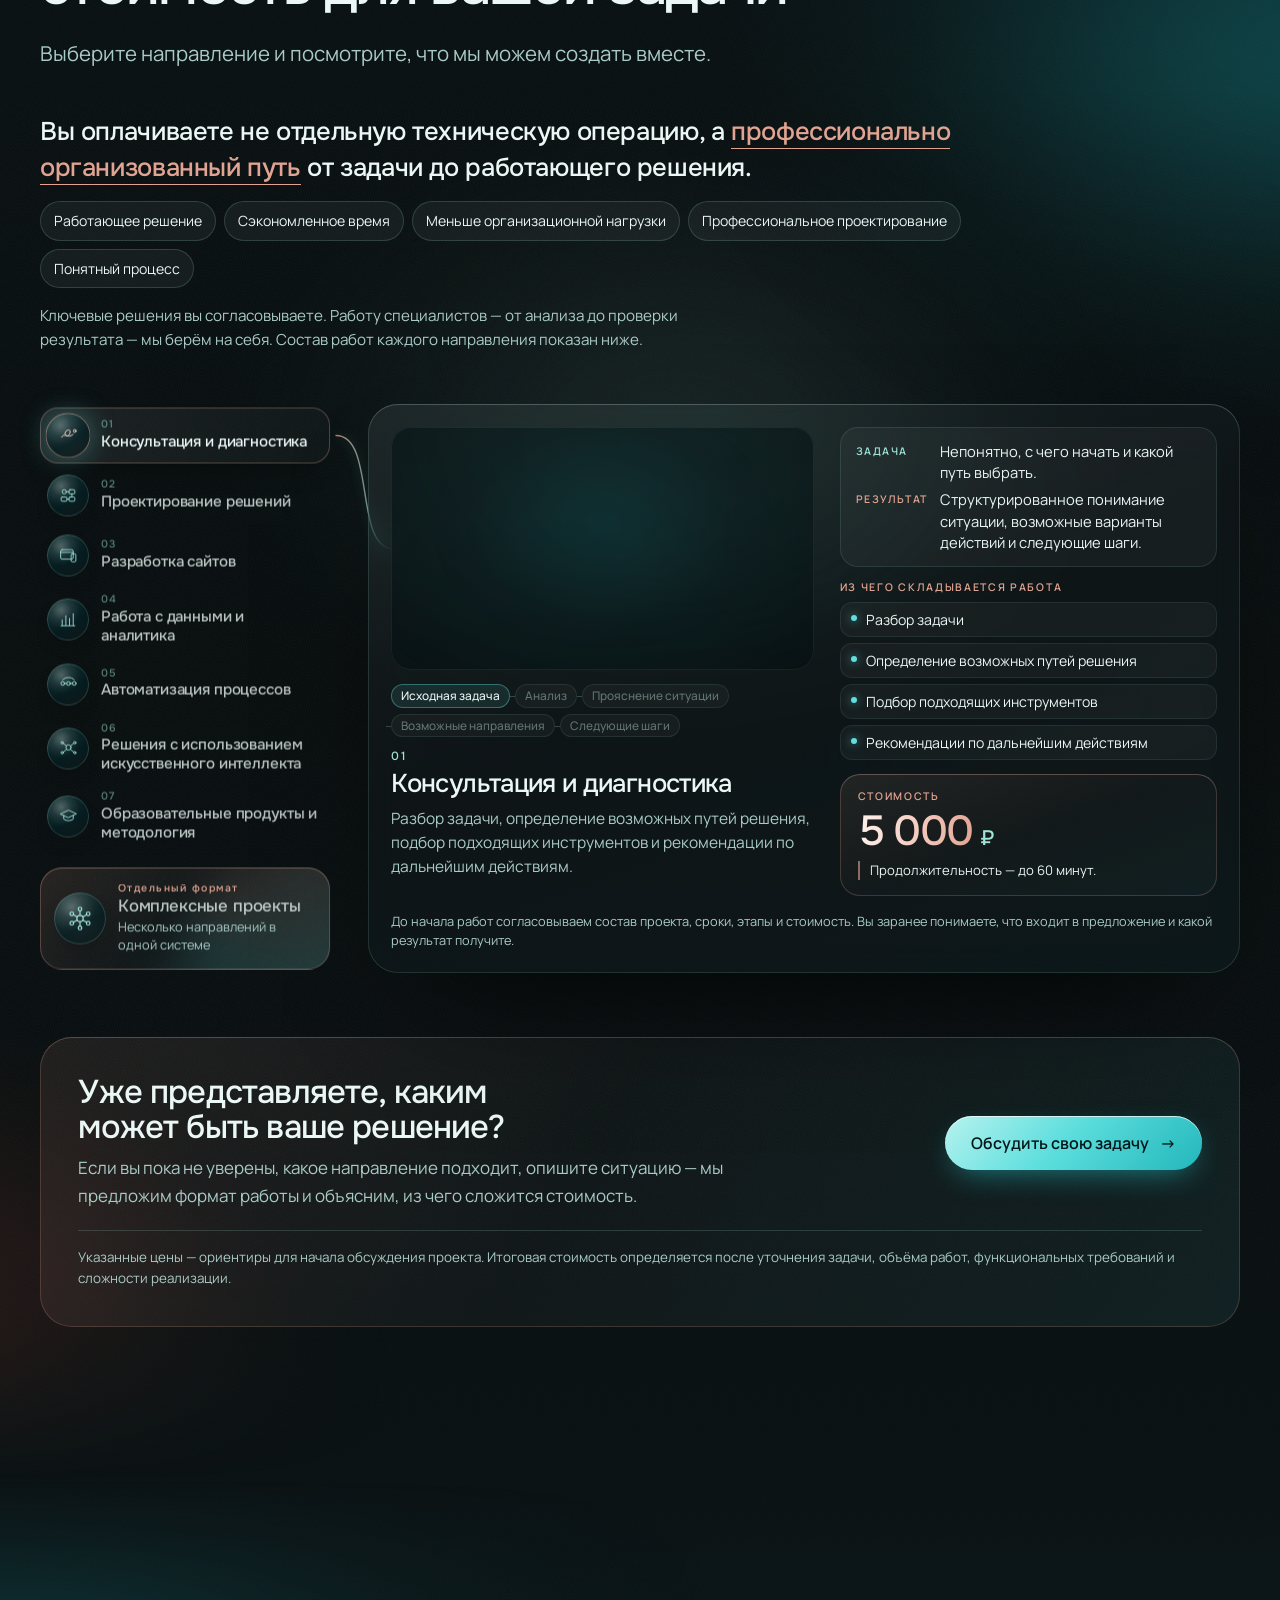
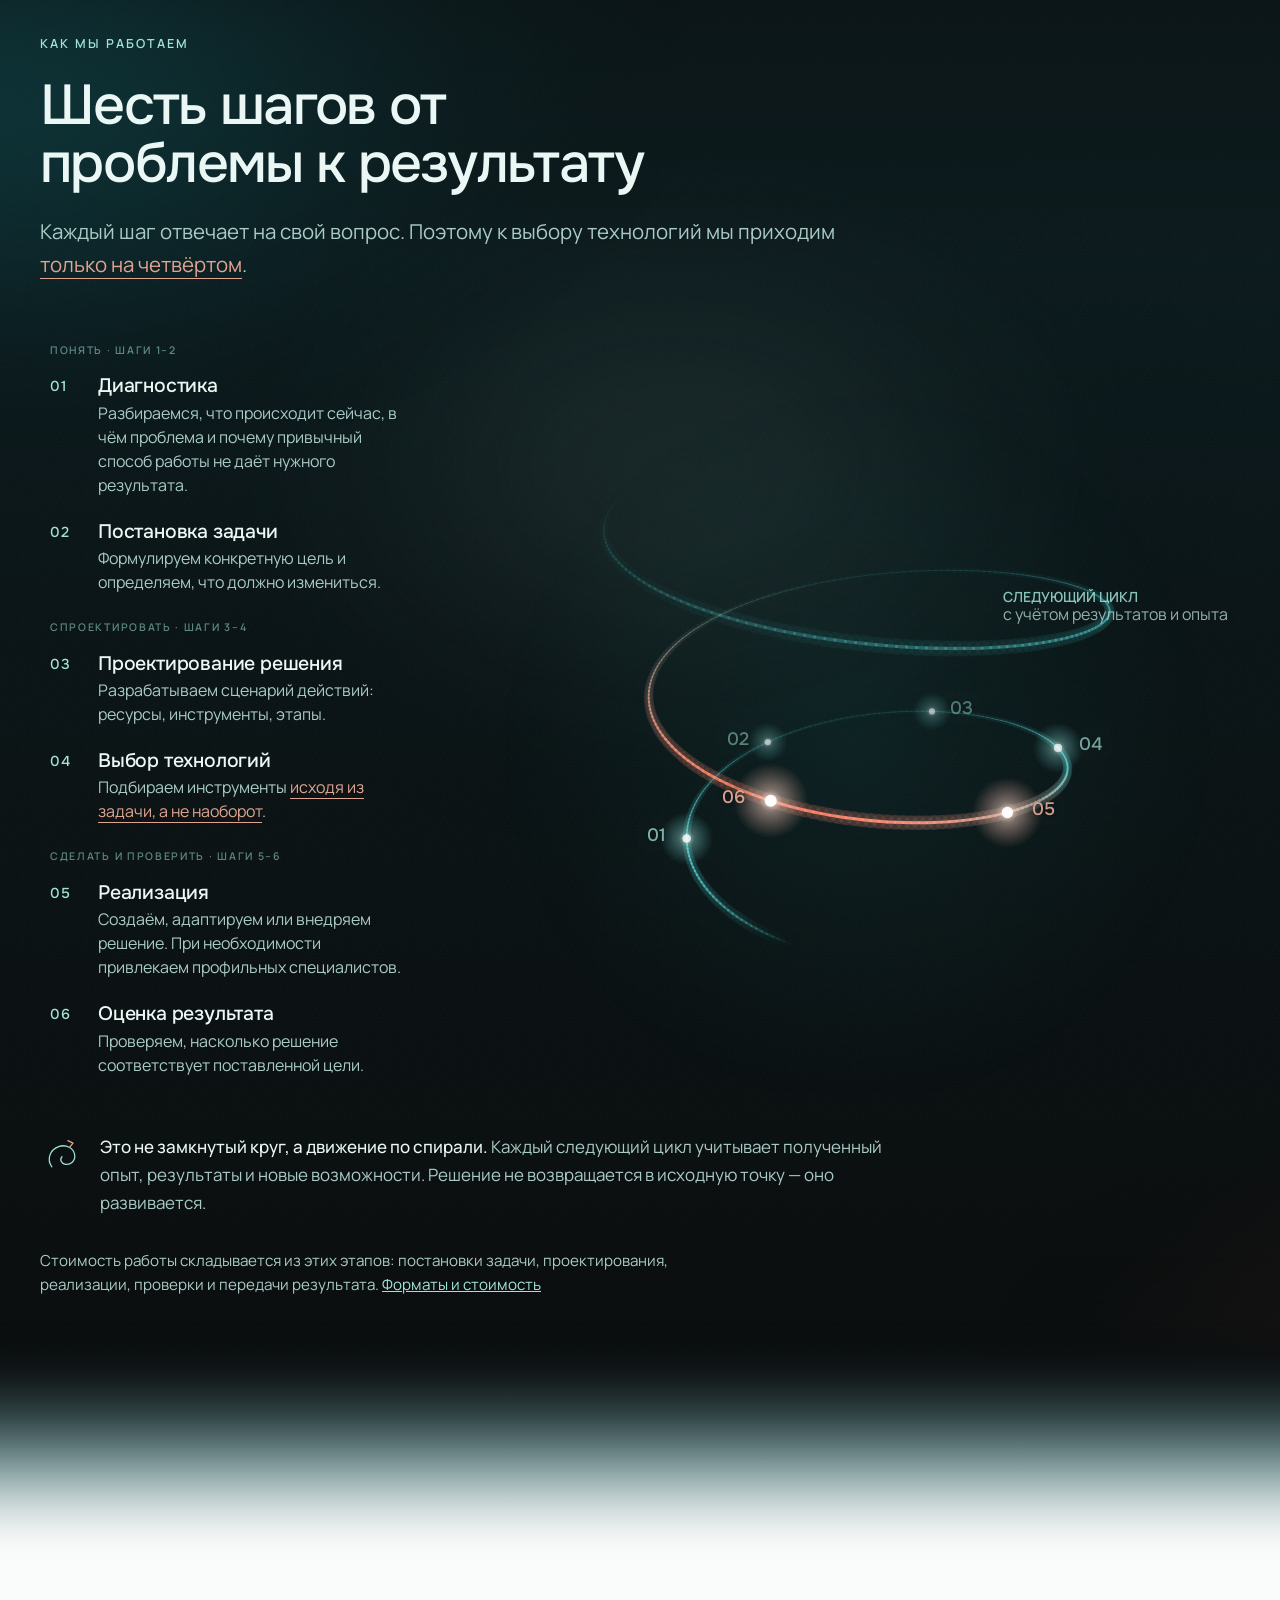
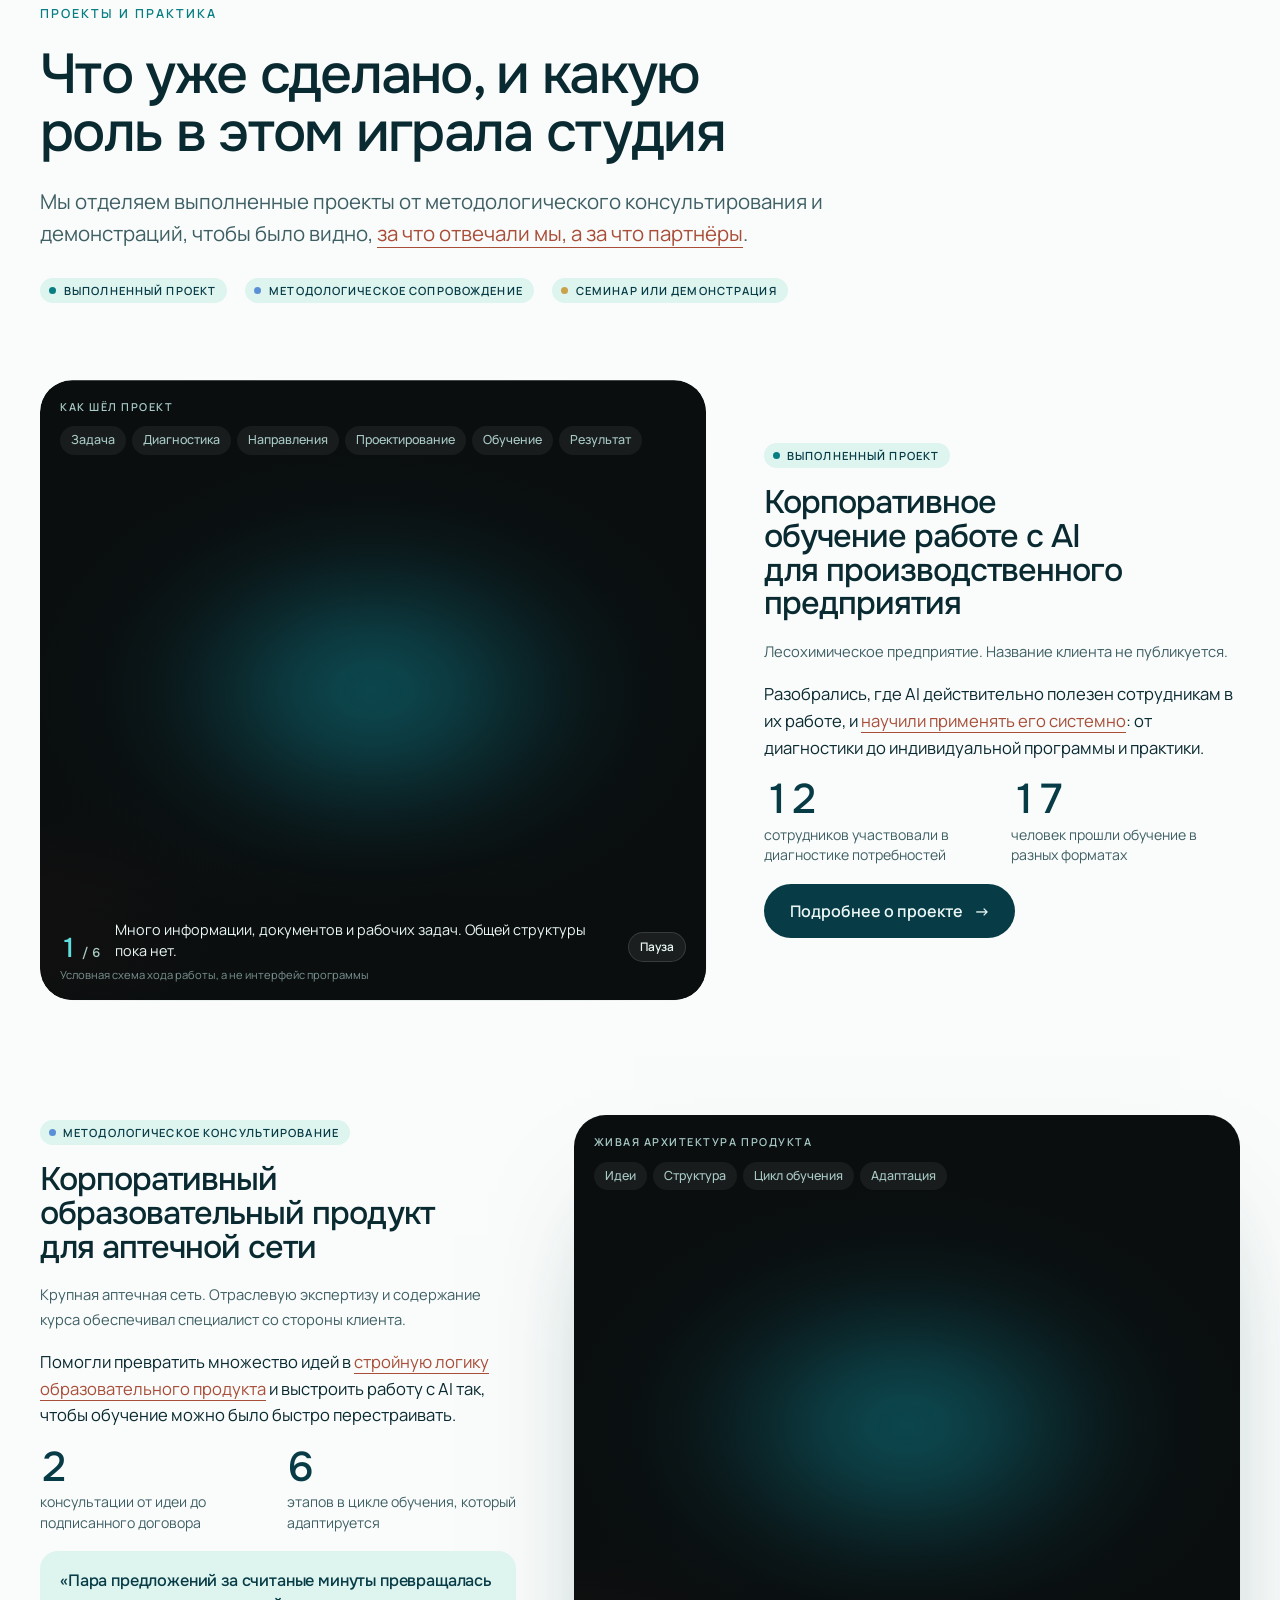
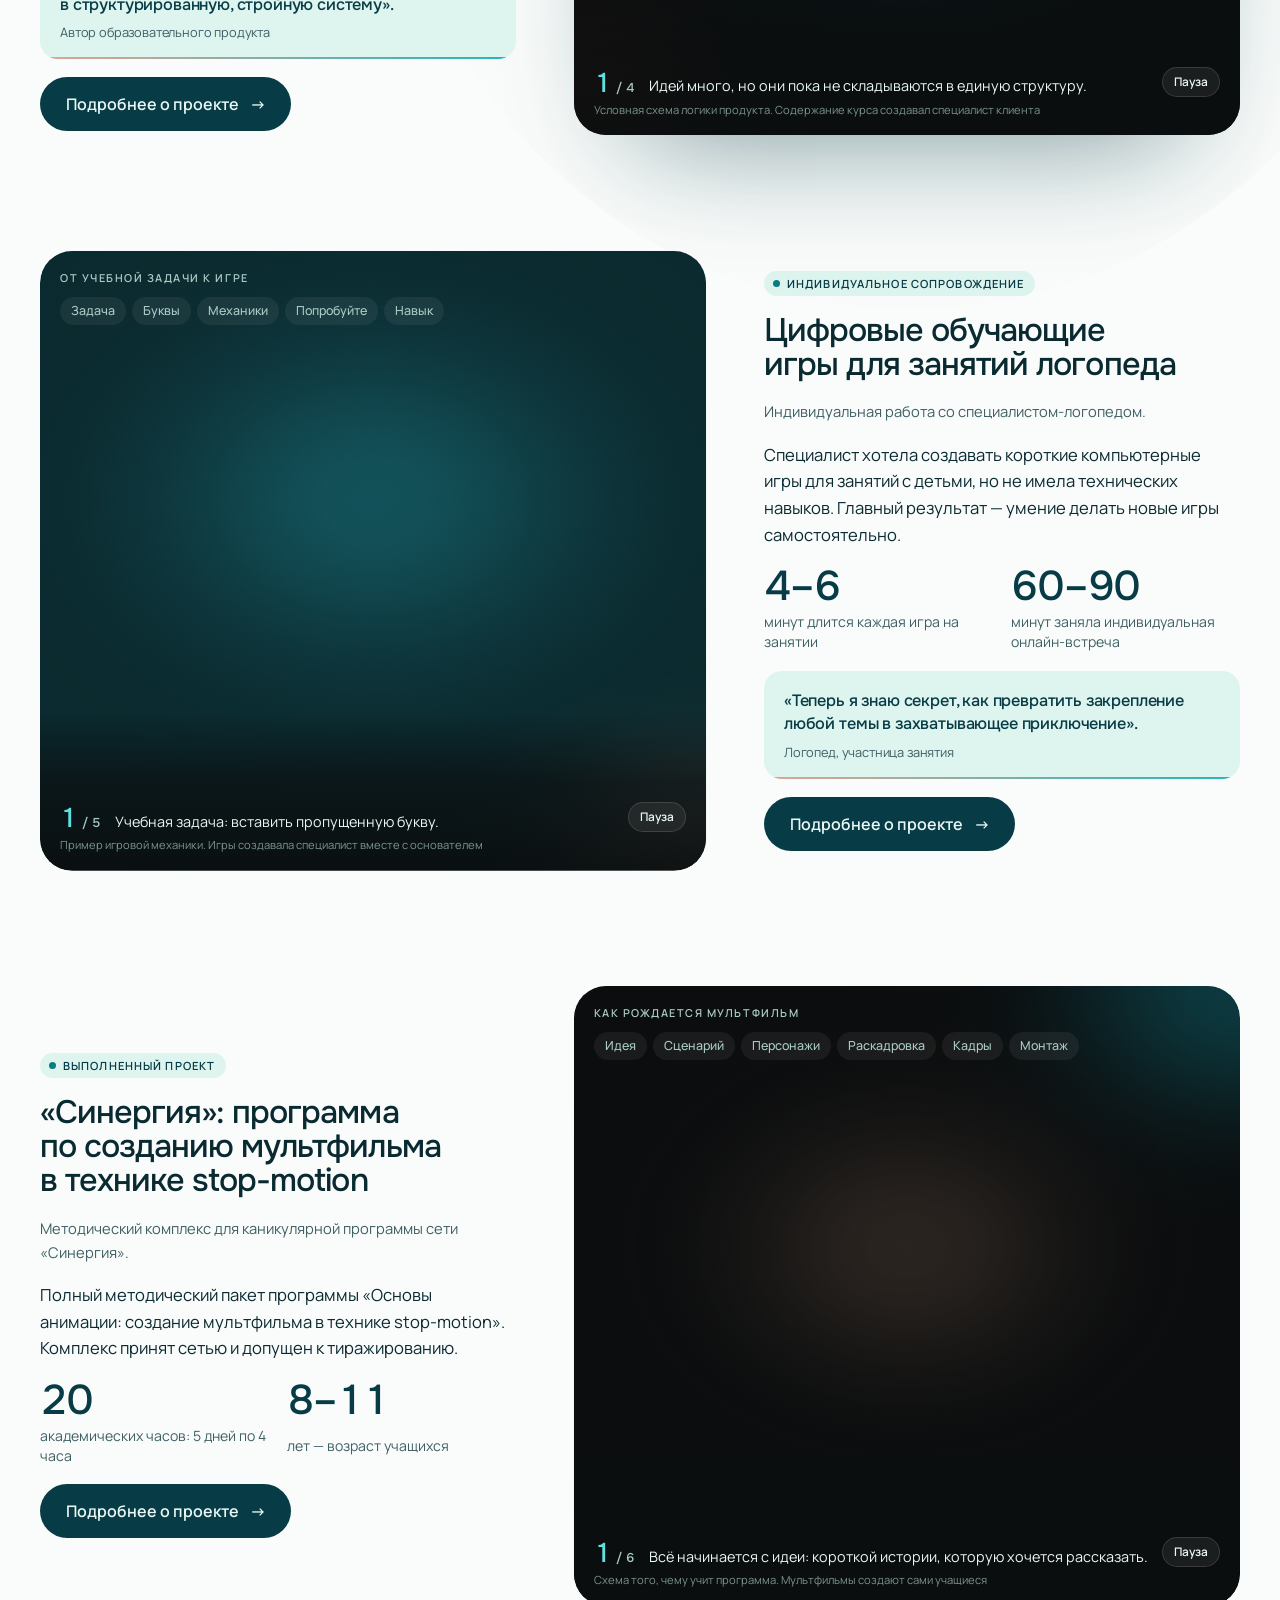
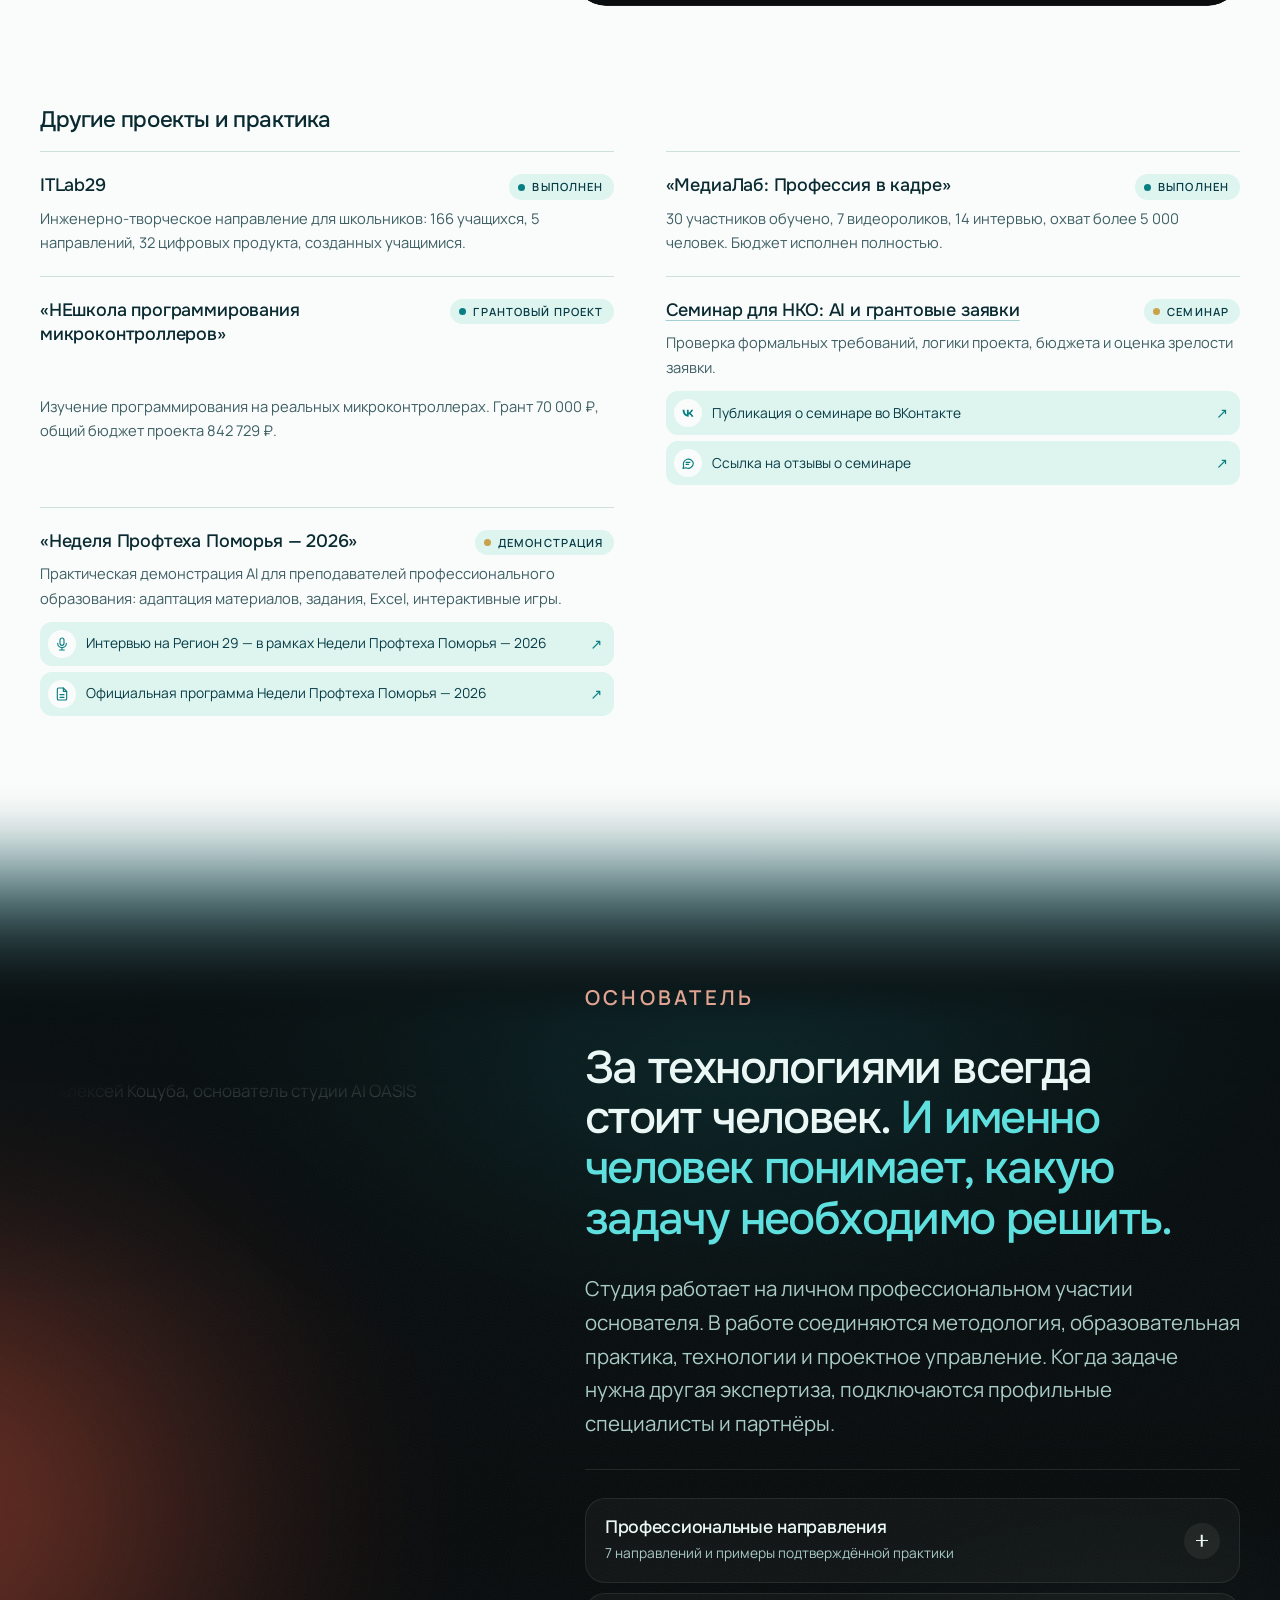
==== commit 0ba1fdee: "Спираль всегда целиком в кадре и остаётся на экране при чтении этапов; более качественный рендер «Ка" ====
--- a/index.html
+++ b/index.html
@@ -1344,20 +1344,23 @@
 /* стыки тёмных секций: свет не обрезается краем, а мягко гаснет к границе и передаёт сцену следующей секции */
 .method .studio,.founder .studio,.final .studio{-webkit-mask-image:linear-gradient(180deg,transparent 0,rgba(0,0,0,.1) 6vh,rgba(0,0,0,.36) 16vh,rgba(0,0,0,.72) 30vh,#000 46vh,#000 calc(100% - 46vh),rgba(0,0,0,.72) calc(100% - 30vh),rgba(0,0,0,.36) calc(100% - 16vh),rgba(0,0,0,.1) calc(100% - 6vh),transparent 100%);mask-image:linear-gradient(180deg,transparent 0,rgba(0,0,0,.1) 6vh,rgba(0,0,0,.36) 16vh,rgba(0,0,0,.72) 30vh,#000 46vh,#000 calc(100% - 46vh),rgba(0,0,0,.72) calc(100% - 30vh),rgba(0,0,0,.36) calc(100% - 16vh),rgba(0,0,0,.1) calc(100% - 6vh),transparent 100%)}
 /* ---------- «Шесть шагов»: восходящая спираль развития ---------- */
-.sp{margin-top:clamp(40px,5vw,72px);display:grid;grid-template-columns:minmax(300px,3.4fr) minmax(0,8.6fr);grid-template-areas:"list vis" "note note" "cost cost";gap:0 clamp(24px,4vw,56px);align-items:center}
+.sp{margin-top:clamp(40px,5vw,72px);display:grid;grid-template-columns:minmax(330px,4fr) minmax(0,8fr);grid-template-areas:"list vis" "note note" "cost cost";gap:0 clamp(24px,4vw,56px);align-items:start}
 .sp-list{grid-area:list}
 .sp-steps{list-style:none;margin:0;padding:0;display:grid;gap:2px}
 .sp-phase{font:600 .66rem/1 var(--f-body);letter-spacing:.16em;text-transform:uppercase;color:rgba(160,227,216,.55);margin:16px 0 6px 10px}
 .sp-phase:first-child{margin-top:0}
 .sp-step{position:relative;display:grid;grid-template-columns:36px minmax(0,1fr);gap:2px 12px;padding:10px 12px 10px 10px;border-radius:16px;cursor:default;outline:none;
   transition:background .45s var(--ease),box-shadow .45s var(--ease),opacity .8s var(--ease),transform .8s var(--ease),filter .8s var(--ease)}
-.sp-step .n{grid-row:span 2;font:500 .8rem/1.9 var(--f-display);color:var(--mint);letter-spacing:.04em}
-.sp-step h3{margin:0;font:500 1.06rem/1.3 var(--f-display);letter-spacing:-.01em;color:var(--on-dark)}
-.sp-step p{margin:0;font-size:.9rem;line-height:1.5;color:var(--on-dark-2)}
+.sp-step .n{grid-row:span 2;font:500 .9rem/1.9 var(--f-display);color:var(--mint);letter-spacing:.04em}
+.sp-step h3{margin:0;font:500 1.22rem/1.3 var(--f-display);letter-spacing:-.01em;color:var(--on-dark)}
+.sp-step p{margin:0;font-size:1rem;line-height:1.5;color:var(--on-dark-2)}
 .sp-step.act{background:rgba(234,247,244,.05);box-shadow:inset 0 0 0 1px rgba(160,227,216,.18)}
 .sp-step.act .n{color:var(--coral)}
 .sp-step:focus-visible{box-shadow:inset 0 0 0 2px var(--ai-1)}
-.sp-vis{grid-area:vis;position:relative;aspect-ratio:1.08;min-height:520px;margin-right:calc(-1 * clamp(0px,3vw,48px))}
+.sp-vis{grid-area:vis;position:relative;height:min(calc(100svh - 150px),760px);min-height:440px;align-self:start}
+/* на компьютере спираль остаётся на экране, пока читаются этапы слева */
+@media (min-width:901px){.sp-vis{position:sticky;top:110px}}
+.dark.method{overflow:clip} /* overflow:hidden мешает «липкой» спирали; clip так же обрезает свет, но не создаёт область прокрутки */
 .sp-vis canvas{position:absolute;inset:0;width:100%;height:100%;display:block}
 .sp-note{grid-area:note;margin:clamp(24px,3vw,40px) 0 0;display:flex;gap:16px;align-items:flex-start;max-width:52em;color:var(--on-dark-2)}
 .sp-note b{color:var(--on-dark);font-weight:500}
@@ -1370,7 +1373,7 @@
 .sp.done .sp-step{cursor:pointer}
 @media (max-width:900px){
   .sp{grid-template-columns:minmax(0,1fr);grid-template-areas:"vis" "list" "note" "cost"}
-  .sp-vis{min-height:0;aspect-ratio:1.05;margin:0 -10px 8px}
+  .sp-vis{min-height:0;height:auto;aspect-ratio:1.05;margin:0 -10px 8px}
 }
 @media (prefers-reduced-motion:reduce){.sp-step,.sp-note,.sp .method-cost{transition:none!important}}
 /* бесшовные переходы между светлыми и тёмными секциями: один длинный градиент в OKLab, половина — внизу предыдущей секции, половина — вверху следующей; края растворяются по альфе */
@@ -2274,11 +2277,19 @@
     var W=1,H=1,DPR=1, phi=0, phiT=0, camY=0, head=tLead, active=-1, shown=0, done=false, running=false, visible=false, last=0, idle=0;
     function size(){ var r=cv.getBoundingClientRect(); DPR=Math.min(2,devicePixelRatio||1); W=Math.max(1,r.width); H=Math.max(1,r.height); cv.width=Math.round(W*DPR); cv.height=Math.round(H*DPR); }
     /* проекция: радиус растёт с каждым витком (больше опыта), подъём — вверх; камера смотрит сверху под ~35° */
-    function P(t){ var sc=Math.min(W/700,H/620), r=250*sc*(1+.12*(t-th0)/TURN), a=t+phi, x=r*Math.cos(a), z=r*Math.sin(a), y=-215*sc*(t-th0)/TURN;
+    /* кадрирование: вся видимая часть спирали (с запасом под подписи) всегда помещается в холст — при любом повороте */
+    var fitS=1, fitX=0, fitY=0;
+    function Praw(t,ph){ var sc=Math.min(W/700,H/620), r=250*sc*(1+.12*(t-th0)/TURN), a=t+ph, x=r*Math.cos(a), z=r*Math.sin(a), y=-215*sc*(t-th0)/TURN;
       var tl=-.52, y2=y*Math.cos(tl)-z*Math.sin(tl), z2=y*Math.sin(tl)+z*Math.cos(tl), cam=1500*sc, s=cam/(cam-z2);
-      return {x:W/2+x*s, y:H*.6+camY+y2*s, z:z, s:s, r:r}; }
-    /* камера мягко следует за линией: активный виток держится в центре кадра */
-    function camTarget(){ var sc=Math.min(W/700,H/620), f=Math.max(th0+TURN*.5,Math.min(head,th0+TURN*1.1)); return 215*sc*.86*((f-th0)/TURN-.5); }
+      return {x:x*s, y:y2*s, z:z, s:s, r:r}; }
+    function P(t){ var q=Praw(t,phi); q.x=W/2+fitX+q.x*fitS; q.y=H/2+fitY+q.y*fitS; q.s*=fitS; return q; }
+    function fitTarget(ph){
+      var t1=Math.max(head,th0+TURN*1.02), x0=1e9,x1=-1e9,y0=1e9,y1=-1e9;
+      for(var i=0;i<=90;i++){ var q=Praw(tLead+(t1-tLead)*i/90,ph); x0=Math.min(x0,q.x); x1=Math.max(x1,q.x); y0=Math.min(y0,q.y); y1=Math.max(y1,q.y); }
+      var mx=Math.min(150,W*.17), my=46, k=Math.min(1,(W-2*mx)/(x1-x0),(H-2*my)/(y1-y0));
+      return {s:k, x:-(x0+x1)/2*k, y:-(y0+y1)/2*k};
+    }
+    function camTarget(){ return 0; }
     function warmAt(t){ var u=(t-th0)/TURN; return Math.max(0,Math.min(1,(u-.55)/.3))*Math.max(0,1-(u-1)/.28); }
     function draw(){
       ctx.setTransform(DPR,0,0,DPR,0,0); ctx.clearRect(0,0,W,H);
@@ -2314,19 +2325,19 @@
         /* подпись: номер у каждой точки; у активной — и название */
         var ax=W/2, dx=q.x-ax, side=dx>=0?1:-1, ty=q.y-(act?6:2)*sc;
         /* подпись не выходит за край холста: если снаружи места нет — встаёт с другой стороны точки */
-        ctx.font='500 '+Math.round(17*Math.max(.85,sc))+'px Onest, Manrope, sans-serif'; var tw=act?ctx.measureText(NAMES[k]).width:30;
+        ctx.font='500 '+Math.round(22*Math.max(.9,sc))+'px Onest, Manrope, sans-serif'; var tw=act?ctx.measureText(NAMES[k]).width:30;
         if(side<0 && q.x-R-10*sc-tw<6) side=1; else if(side>0 && q.x+R+10*sc+tw>W-6) side=-1;
         var tx=q.x+side*(R+10*sc);
         ctx.textAlign=side>0?'left':'right'; ctx.textBaseline='middle'; ctx.shadowColor='rgba(6,14,16,.95)'; ctx.shadowBlur=10;
-        ctx.fillStyle=warm?'rgba(225,164,146,1)':'rgba(160,227,216,1)'; ctx.font='500 '+Math.round(13*Math.max(.85,sc))+'px Onest, Manrope, sans-serif';
+        ctx.fillStyle=warm?'rgba(225,164,146,1)':'rgba(160,227,216,1)'; ctx.font='500 '+Math.round(16*Math.max(.9,sc))+'px Onest, Manrope, sans-serif';
         ctx.fillText(String(k+1).padStart(2,'0'),tx,ty);
-        if(act){ ctx.fillStyle='rgba(234,247,244,1)'; ctx.font='500 '+Math.round(17*Math.max(.85,sc))+'px Onest, Manrope, sans-serif'; ctx.fillText(NAMES[k],tx,ty+19*Math.max(.85,sc)); }
+        if(act){ ctx.fillStyle='rgba(234,247,244,1)'; ctx.font='500 '+Math.round(22*Math.max(.9,sc))+'px Onest, Manrope, sans-serif'; ctx.fillText(NAMES[k],tx,ty+24*Math.max(.9,sc)); }
         ctx.globalAlpha=1; ctx.shadowBlur=0;
       }
       /* следующий цикл */
       if(head>th0+TURN*1.35){ var nx=P(th0+TURN*1.55), al=Math.min(1,(head-(th0+TURN*1.35))/1.2);
         ctx.globalAlpha=al*.85; ctx.textAlign='left'; ctx.textBaseline='alphabetic';
-        var f1='600 '+Math.round(11.5*Math.max(.9,sc))+'px Manrope, sans-serif', f2='400 '+Math.round(12.5*Math.max(.9,sc))+'px Manrope, sans-serif';
+        var f1='600 '+Math.round(13*Math.max(.9,sc))+'px Manrope, sans-serif', f2='400 '+Math.round(14.5*Math.max(.9,sc))+'px Manrope, sans-serif';
         ctx.font=f2; var lw=Math.max(ctx.measureText('с учётом результатов и опыта').width,ctx.measureText('СЛЕДУЮЩИЙ ЦИКЛ').width+20), lx=Math.max(8,Math.min(nx.x+14,W-lw-12));
         ctx.fillStyle='#A0E3D8'; ctx.font=f1; ctx.fillText('СЛЕДУЮЩИЙ ЦИКЛ',lx,nx.y-8);
         ctx.fillStyle='#A9CBC6'; ctx.font=f2; ctx.fillText('с учётом результатов и опыта',lx,nx.y+10);
@@ -2341,7 +2352,7 @@
     var fromT=tLead;
     function setActive(k){ active=k; steps.forEach(function(s,i){ s.classList.toggle('act',i===k); }); }
     function reveal(k){ shown=Math.max(shown,k+1); steps[k].classList.add('shown'); var ph=steps[k].previousElementSibling; if(ph&&ph.classList.contains('sp-phase')) ph.classList.add('shown'); setActive(k); phiT=Math.PI/2-thk(k); }
-    function finish(){ for(var k=0;k<6;k++) reveal(k); head=tEnd; setActive(-1); done=true; root.classList.add('done'); phiT=Math.PI/2-thk(5)+.4; camY=camTarget(); }
+    function finish(){ for(var k=0;k<6;k++) reveal(k); head=tEnd; setActive(-1); done=true; root.classList.add('done'); phiT=Math.PI/2-thk(5)+.4; var f=fitTarget(phiT); fitS=f.s; fitX=f.x; fitY=f.y; }
     function step(dt){
       while(si<seq.length){
         var s=seq[si];
@@ -2358,12 +2369,12 @@
     function loop(now){
       var dt=Math.min(.05,(now-last)/1000||.016); last=now;
       if(!done) step(dt); else { idle+=dt; phiT+=dt*.04; }  /* после раскрытия — очень медленное вращение */
-      phi+=(phiT-phi)*Math.min(1,dt*2.2); camY+=(camTarget()-camY)*Math.min(1,dt*1.6);
+      phi+=(phiT-phi)*Math.min(1,dt*2.2); var ft=fitTarget(phiT), fk=Math.min(1,dt*2.2); fitS+=(ft.s-fitS)*fk; fitX+=(ft.x-fitX)*fk; fitY+=(ft.y-fitY)*fk;
       draw();
       running=visible; if(running) requestAnimationFrame(loop);
     }
     function start(){ if(!running&&visible){ running=true; last=performance.now(); requestAnimationFrame(loop); } }
-    root.classList.add('js'); size(); phi=phiT=Math.PI/2-th0; camY=camTarget(); draw();
+    root.classList.add('js'); size(); phi=phiT=Math.PI/2-th0; (function(){ var f=fitTarget(phi); fitS=f.s; fitX=f.x; fitY=f.y; })(); draw();
     if(reduce || !('IntersectionObserver' in window)){ finish(); phi=phiT; draw(); return; }
     var began=false;
     new IntersectionObserver(function(es){ es.forEach(function(e){
@@ -3136,7 +3147,7 @@
   if (!renderer) { host.classList.add('no-gl'); return api; }
   const mobile = Math.min(screen.width, screen.height) < 600;
   /* opt.hq: высококачественный конвейер вывода (только для сцен на собственных шейдерах) */
-  renderer.setPixelRatio(Math.min(devicePixelRatio, opt.hq ? (mobile ? 2.5 : 2) : (mobile ? 1.25 : 1.5)));
+  renderer.setPixelRatio(Math.min(devicePixelRatio, opt.dpr || (opt.hq ? (mobile ? 2.5 : 2) : (mobile ? 1.25 : 1.5))));
   const post = opt.hq && window.AIO_POST ? window.AIO_POST(renderer, { mobile }) : null;
   if (opt.linear !== false) renderer.outputColorSpace = THREE.LinearSRGBColorSpace;
   if (opt.alpha) renderer.setClearColor(0x000000, 0);
@@ -3898,24 +3909,47 @@
       'Кадр за кадром: персонаж сдвигается совсем чуть-чуть, камера снимает. Нажмите «Снять кадр».',
       'Монтаж соединяет кадры, и персонаж оживает на экране.'
     ],
-    alpha: true, linear: false, fov: 30,
+    alpha: true, linear: false, fov: 30, dpr: 2,
     fit: { w: 2.4, h: 1.75 }, elev: 0.42, lookY: -0.35,
     build(k) {
       const THREE = k.THREE, V = THREE.Vector3, TAU = Math.PI * 2;
       const R = k.renderer; R.outputColorSpace = THREE.SRGBColorSpace; R.toneMapping = THREE.ACESFilmicToneMapping; R.toneMappingExposure = 1.1;
       const useShadows = !k.mobile; R.shadowMap.enabled = useShadows; R.shadowMap.type = THREE.PCFSoftShadowMap;
       const S = k.scene, root = k.root;
-      S.add(new THREE.HemisphereLight(0xbfe9e4, 0x2a1a12, 0.45));
+      /* студийная среда для мягких отражений: тёплый софтбокс сверху-спереди, бирюзовый контровой, тёмный пол — без внешних файлов */
+      (function () {
+        const env = new THREE.Scene(), box = (w, h, c, x, y, z, ry) => { const m = new THREE.Mesh(new THREE.PlaneGeometry(w, h), new THREE.MeshBasicMaterial({ color: c, side: THREE.DoubleSide })); m.position.set(x, y, z); m.lookAt(0, 0, 0); env.add(m); };
+        env.background = new THREE.Color(0x0d1112);
+        box(6, 3, new THREE.Color(2.2, 1.9, 1.6), 1.5, 5, 4);     /* основной софтбокс */
+        box(2, 5, new THREE.Color(.25, 1.1, 1.1), -6, 2, -3);     /* бирюзовый контровой */
+        box(4, 2, new THREE.Color(1.3, .7, .5), 5, 1, -2);        /* тёплый заполняющий */
+        const pm = new THREE.PMREMGenerator(R); S.environment = pm.fromScene(env, 0.04).texture; pm.dispose();
+      })();
+      S.add(new THREE.HemisphereLight(0xbfe9e4, 0x2a1a12, 0.3));
       const spot = new THREE.SpotLight(0xffd8b4, 60, 14, 0.55, 0.65, 1.6); spot.position.set(1.2, 4.2, 2.6); spot.target.position.set(0, -1, 0);
-      spot.castShadow = useShadows; spot.shadow.mapSize.set(1024, 1024); spot.shadow.bias = -0.0008; S.add(spot, spot.target);
+      spot.castShadow = useShadows; spot.shadow.mapSize.set(2048, 2048); spot.shadow.bias = -0.0004; spot.shadow.normalBias = 0.02; S.add(spot, spot.target);
       const rimL = new THREE.DirectionalLight(0x5fdfde, 0.9); rimL.position.set(-3, 2, -3); S.add(rimL);
       const TABLE_Y = -1;
-      const clay = c => new THREE.MeshStandardMaterial({ color: c, roughness: 0.82, metalness: 0 });
+      const clayBump = (() => { const c = document.createElement('canvas'); c.width = c.height = 256; const x = c.getContext('2d'); const id = x.createImageData(256, 256);
+        let sd = 7; const rn = () => (sd = (sd * 16807) % 2147483647) / 2147483647;
+        for (let i = 0; i < id.data.length; i += 4) { const v = 128 + (rn() - .5) * 40; id.data[i] = id.data[i + 1] = id.data[i + 2] = v; id.data[i + 3] = 255; }
+        x.putImageData(id, 0, 0); x.filter = 'blur(2px)'; x.drawImage(c, 0, 0);
+        x.globalAlpha = .18; x.strokeStyle = '#000'; for (let i = 0; i < 40; i++) { x.beginPath(); x.arc(rn() * 256, rn() * 256, 6 + rn() * 14, rn() * 6, rn() * 6 + 2); x.stroke(); } /* следы пальцев */
+        const t = new THREE.CanvasTexture(c); t.wrapS = t.wrapT = THREE.RepeatWrapping; t.repeat.set(2, 2); return t; })();
+      const clayCache = {};
+      const clay = c => clayCache[c] || (clayCache[c] = new THREE.MeshPhysicalMaterial({ color: c, roughness: 0.62, metalness: 0, clearcoat: 0.12, clearcoatRoughness: 0.55,
+        sheen: 0.35, sheenRoughness: 0.8, sheenColor: new THREE.Color(c).lerp(new THREE.Color(0xffffff), 0.4), bumpMap: clayBump, bumpScale: 0.012, envMapIntensity: 0.55 }));
 
       /* стол и задник */
-      const table = new THREE.Mesh(new THREE.CircleGeometry(3.4, 64), new THREE.MeshStandardMaterial({ color: 0x3b2a20, roughness: 0.75 }));
+      const woodT = (() => { const c = document.createElement('canvas'); c.width = 1024; c.height = 1024; const x = c.getContext('2d');
+        const g = x.createRadialGradient(512, 512, 40, 512, 512, 520); g.addColorStop(0, '#5a4130'); g.addColorStop(.7, '#3b2a20'); g.addColorStop(1, '#22170f'); x.fillStyle = g; x.fillRect(0, 0, 1024, 1024);
+        x.globalAlpha = .07; for (let i = 0; i < 260; i++) { x.strokeStyle = i % 3 ? '#1a100a' : '#7a5a40'; x.lineWidth = 1 + Math.random() * 2; x.beginPath(); const y = Math.random() * 1024; x.moveTo(0, y); x.bezierCurveTo(300, y + (Math.random() - .5) * 40, 700, y + (Math.random() - .5) * 40, 1024, y + (Math.random() - .5) * 30); x.stroke(); }
+        const t = new THREE.CanvasTexture(c); t.colorSpace = THREE.SRGBColorSpace; t.anisotropy = 8; return t; })();
+      const table = new THREE.Mesh(new THREE.CircleGeometry(3.4, 128), new THREE.MeshPhysicalMaterial({ map: woodT, roughness: 0.55, clearcoat: 0.25, clearcoatRoughness: 0.45, envMapIntensity: 0.45 }));
       table.rotation.x = -Math.PI / 2; table.position.y = TABLE_Y; table.receiveShadow = true; root.add(table);
-      const backdrop = new THREE.Mesh(new THREE.CylinderGeometry(2.6, 2.6, 2.4, 64, 1, true, Math.PI * 0.75, Math.PI * 0.5), new THREE.MeshStandardMaterial({ color: 0x1d3a3e, roughness: 0.95, side: THREE.BackSide }));
+      const backdrop = new THREE.Mesh(new THREE.CylinderGeometry(2.6, 2.6, 2.4, 128, 1, true, Math.PI * 0.75, Math.PI * 0.5), new THREE.MeshStandardMaterial({ map: (() => { const c = document.createElement('canvas'); c.width = 64; c.height = 512; const x = c.getContext('2d'); const g = x.createLinearGradient(0, 0, 0, 512);
+        g.addColorStop(0, '#0f2427'); g.addColorStop(.45, '#1d4a4f'); g.addColorStop(.8, '#2a5d61'); g.addColorStop(1, '#244f53'); x.fillStyle = g; x.fillRect(0, 0, 64, 512);
+        const t = new THREE.CanvasTexture(c); t.colorSpace = THREE.SRGBColorSpace; return t; })(), roughness: 0.95, side: THREE.BackSide, envMapIntensity: 0.2 }));
       backdrop.position.set(0, TABLE_Y + 1.2, 0.6); backdrop.receiveShadow = true; root.add(backdrop);
 
       /* ---- лист с эскизом ---- */
@@ -3945,8 +3979,8 @@
       const paper = new THREE.Mesh(new THREE.PlaneGeometry(1.5, 1.125), new THREE.MeshStandardMaterial({ map: sketchT, roughness: 0.9 }));
       paper.castShadow = true; root.add(paper);
       const pencil = new THREE.Group();
-      const pBody = new THREE.Mesh(new THREE.CylinderGeometry(0.03, 0.03, 0.5, 12), clay(0xf0a46a)); pBody.position.y = 0.3;
-      const pTip = new THREE.Mesh(new THREE.ConeGeometry(0.03, 0.08, 12), clay(0xf3dcc0)); pTip.rotation.x = Math.PI; pTip.position.y = 0.04;
+      const pBody = new THREE.Mesh(new THREE.CylinderGeometry(0.03, 0.03, 0.5, 32), clay(0xf0a46a)); pBody.position.y = 0.3;
+      const pTip = new THREE.Mesh(new THREE.ConeGeometry(0.03, 0.08, 32), clay(0xf3dcc0)); pTip.rotation.x = Math.PI; pTip.position.y = 0.04;
       pencil.add(pBody, pTip); pencil.rotation.z = -0.5; root.add(pencil);
 
       /* ---- страницы сценария ---- */
@@ -3961,34 +3995,34 @@
 
       /* ---- персонаж из пластилина ---- */
       const hero = new THREE.Group();
-      const body = new THREE.Mesh(new THREE.CapsuleGeometry(0.16, 0.18, 8, 24), clay(0xe8875f)); body.position.y = 0.26;
-      const head = new THREE.Mesh(new THREE.SphereGeometry(0.17, 32, 24), clay(0xf0a07a)); head.position.y = 0.6;
+      const body = new THREE.Mesh(new THREE.CapsuleGeometry(0.16, 0.18, 16, 48), clay(0xe8875f)); body.position.y = 0.26;
+      const head = new THREE.Mesh(new THREE.SphereGeometry(0.17, 64, 48), clay(0xf0a07a)); head.position.y = 0.6;
       const earG = new THREE.ConeGeometry(0.06, 0.13, 16);
       const e1 = new THREE.Mesh(earG, clay(0xe8875f)); e1.position.set(-0.1, 0.77, 0); e1.rotation.z = 0.35;
       const e2 = e1.clone(); e2.position.x = 0.1; e2.rotation.z = -0.35;
-      const eyeG = new THREE.SphereGeometry(0.025, 12, 12), eyeM = new THREE.MeshStandardMaterial({ color: 0x1a1412, roughness: 0.3 });
+      const eyeG = new THREE.SphereGeometry(0.025, 24, 16), eyeM = new THREE.MeshStandardMaterial({ color: 0x1a1412, roughness: 0.3 });
       const y1 = new THREE.Mesh(eyeG, eyeM); y1.position.set(-0.06, 0.63, 0.15); const y2 = y1.clone(); y2.position.x = 0.06;
-      const scarf = new THREE.Mesh(new THREE.TorusGeometry(0.15, 0.04, 12, 32), clay(0x5fdfde)); scarf.rotation.x = Math.PI / 2; scarf.position.y = 0.44;
+      const scarf = new THREE.Mesh(new THREE.TorusGeometry(0.15, 0.04, 24, 72), clay(0x5fdfde)); scarf.rotation.x = Math.PI / 2; scarf.position.y = 0.44;
       [body, head, e1, e2, y1, y2, scarf].forEach(m => { m.castShadow = true; hero.add(m); });
       hero.scale.setScalar(0.001); root.add(hero);
       /* декорации */
       const props = [];
       function tree(x, z, s) {
         const g = new THREE.Group();
-        const trunk = new THREE.Mesh(new THREE.CylinderGeometry(0.04, 0.05, 0.3, 12), clay(0x6b4a34)); trunk.position.y = 0.15;
-        const c1 = new THREE.Mesh(new THREE.ConeGeometry(0.24, 0.45, 18), clay(0x2f8f86)); c1.position.y = 0.45;
-        const c2 = new THREE.Mesh(new THREE.ConeGeometry(0.18, 0.35, 18), clay(0x3fa79c)); c2.position.y = 0.66;
+        const trunk = new THREE.Mesh(new THREE.CylinderGeometry(0.04, 0.05, 0.3, 32), clay(0x6b4a34)); trunk.position.y = 0.15;
+        const c1 = new THREE.Mesh(new THREE.ConeGeometry(0.24, 0.45, 48), clay(0x2f8f86)); c1.position.y = 0.45;
+        const c2 = new THREE.Mesh(new THREE.ConeGeometry(0.18, 0.35, 48), clay(0x3fa79c)); c2.position.y = 0.66;
         [trunk, c1, c2].forEach(m => { m.castShadow = true; g.add(m); });
         g.position.set(x, TABLE_Y, z); g.userData.s = s; g.scale.setScalar(0.001); root.add(g); props.push(g); return g;
       }
       tree(-1.35, -0.45, 1); tree(1.45, -0.3, 0.85); tree(-0.9, -0.85, 0.7);
       const house = new THREE.Group();
-      const hb = new THREE.Mesh(window.AIO_ROUNDED_BOX(0.5, 0.4, 0.42, 0.04, 3), clay(0xf2e2c8)); hb.position.y = 0.2;
+      const hb = new THREE.Mesh(window.AIO_ROUNDED_BOX(0.5, 0.4, 0.42, 0.04, 8), clay(0xf2e2c8)); hb.position.y = 0.2;
       const roof = new THREE.Mesh(new THREE.ConeGeometry(0.42, 0.3, 4), clay(0xd9775a)); roof.position.y = 0.55; roof.rotation.y = Math.PI / 4;
       const door = new THREE.Mesh(new THREE.BoxGeometry(0.12, 0.2, 0.02), clay(0x6b4a34)); door.position.set(0, 0.1, 0.215);
       [hb, roof, door].forEach(m => { m.castShadow = true; house.add(m); });
       house.position.set(0.85, TABLE_Y, -0.75); house.rotation.y = -0.35; house.userData.s = 1; house.scale.setScalar(0.001); root.add(house); props.push(house);
-      const sun = new THREE.Mesh(new THREE.SphereGeometry(0.16, 32, 24), new THREE.MeshStandardMaterial({ color: 0xffc58a, emissive: 0xff9a4a, emissiveIntensity: 0.7, roughness: 0.6 }));
+      const sun = new THREE.Mesh(new THREE.SphereGeometry(0.16, 64, 48), new THREE.MeshStandardMaterial({ color: 0xffc58a, emissive: 0xff9a4a, emissiveIntensity: 0.7, roughness: 0.6 }));
       sun.position.set(-0.3, TABLE_Y + 1.5, -0.9); sun.userData.s = 1; sun.scale.setScalar(0.001); root.add(sun); props.push(sun);
 
       /* ---- раскадровка ---- */
@@ -4006,9 +4040,9 @@
 
       /* ---- игрушечная камера на штативе ---- */
       const cam = new THREE.Group();
-      const cbody = new THREE.Mesh(window.AIO_ROUNDED_BOX(0.34, 0.22, 0.2, 0.04, 3), clay(0x2b3b3d));
-      const lens = new THREE.Mesh(new THREE.CylinderGeometry(0.07, 0.08, 0.16, 24), clay(0x1a1412)); lens.rotation.x = Math.PI / 2; lens.position.z = 0.16;
-      const lensGlass = new THREE.Mesh(new THREE.CircleGeometry(0.06, 24), new THREE.MeshStandardMaterial({ color: 0x5fdfde, emissive: 0x1d6a6a, roughness: 0.1, metalness: 0.6 })); lensGlass.position.z = 0.245;
+      const cbody = new THREE.Mesh(window.AIO_ROUNDED_BOX(0.34, 0.22, 0.2, 0.04, 8), clay(0x2b3b3d));
+      const lens = new THREE.Mesh(new THREE.CylinderGeometry(0.07, 0.08, 0.16, 48), clay(0x1a1412)); lens.rotation.x = Math.PI / 2; lens.position.z = 0.16;
+      const lensGlass = new THREE.Mesh(new THREE.CircleGeometry(0.06, 48), new THREE.MeshStandardMaterial({ color: 0x5fdfde, emissive: 0x1d6a6a, roughness: 0.1, metalness: 0.6 })); lensGlass.position.z = 0.245;
       cam.add(cbody, lens, lensGlass);
       for (let i = 0; i < 3; i++) { const leg = new THREE.Mesh(new THREE.CylinderGeometry(0.012, 0.012, 0.75, 8), clay(0x1a1412)); const a = i / 3 * TAU; leg.position.set(Math.cos(a) * 0.12, -0.4, Math.sin(a) * 0.12); leg.rotation.set(Math.sin(a) * 0.3, 0, -Math.cos(a) * 0.3); cam.add(leg); }
       cam.position.set(0, TABLE_Y + 0.82, 1.55); cam.lookAt(0, TABLE_Y + 0.35, 0); cam.scale.setScalar(0.001); root.add(cam);
@@ -4016,7 +4050,7 @@
 
       /* ---- съёмка кадров в текстуры ---- */
       const FRAMES = 12, rts = [], filmCam = new THREE.PerspectiveCamera(34, 1.6, 0.1, 20);
-      for (let i = 0; i < FRAMES; i++) rts.push(new THREE.WebGLRenderTarget(256, 160, { colorSpace: THREE.SRGBColorSpace }));
+      for (let i = 0; i < FRAMES; i++) rts.push(new THREE.WebGLRenderTarget(512, 320, { colorSpace: THREE.SRGBColorSpace, samples: 4 }));
       let shots = 0;
       const strip = [], stripG = new THREE.Group(); root.add(stripG);
       for (let i = 0; i < FRAMES; i++) {
@@ -4025,7 +4059,7 @@
         const g = new THREE.Group(); g.add(border, m); g.scale.setScalar(0.001); stripG.add(g); strip.push(g);
       }
       const screen = new THREE.Mesh(new THREE.PlaneGeometry(1.92, 1.2), new THREE.MeshBasicMaterial({ map: rts[0].texture, toneMapped: false }));
-      const screenFrame = new THREE.Mesh(window.AIO_ROUNDED_BOX(2.06, 1.34, 0.08, 0.02, 3), new THREE.MeshStandardMaterial({ color: 0x15100d, roughness: 0.6 }));
+      const screenFrame = new THREE.Mesh(window.AIO_ROUNDED_BOX(2.06, 1.34, 0.08, 0.02, 8), new THREE.MeshStandardMaterial({ color: 0x15100d, roughness: 0.6 }));
       const screenG = new THREE.Group(); screen.position.z = 0.045; screenG.add(screenFrame, screen); screenG.position.set(0, TABLE_Y + 1.05, -0.2); screenG.scale.setScalar(0.001); root.add(screenG);
 
       function pose(f) { // положение героя в кадре f
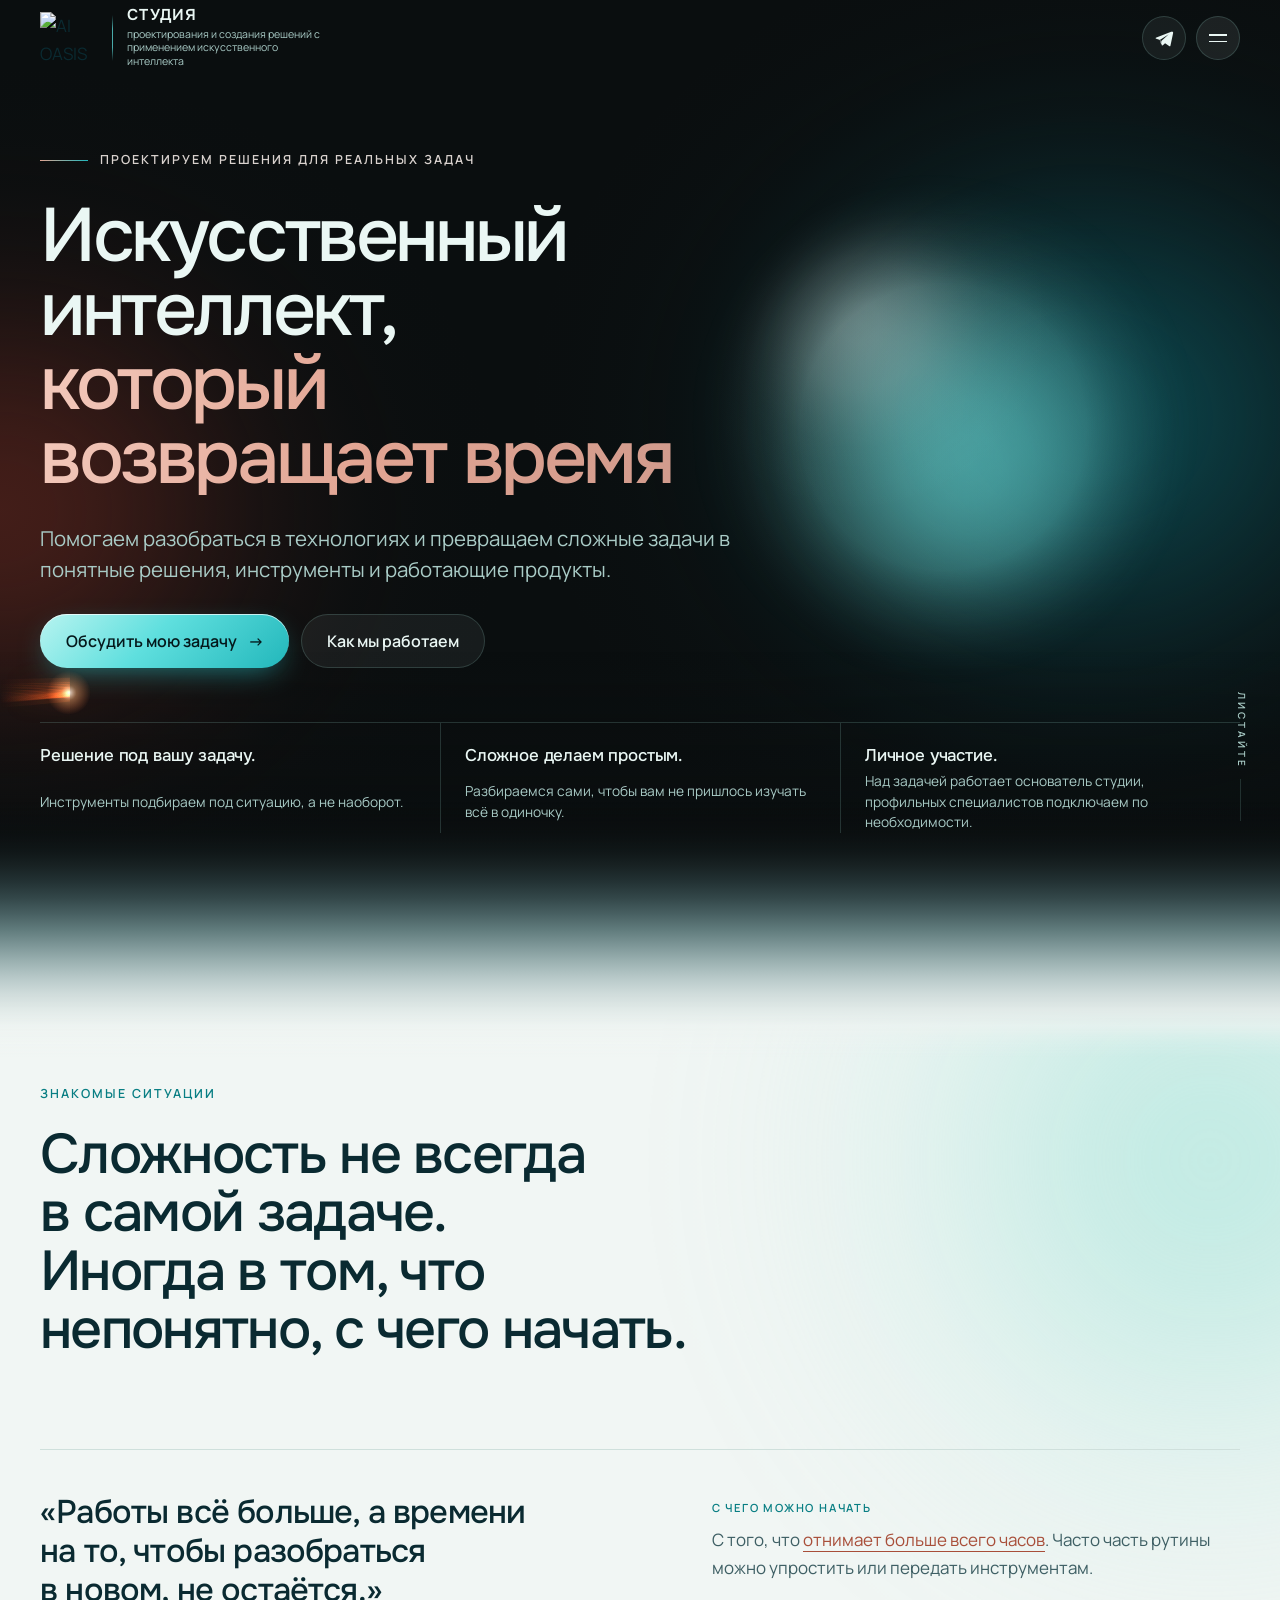
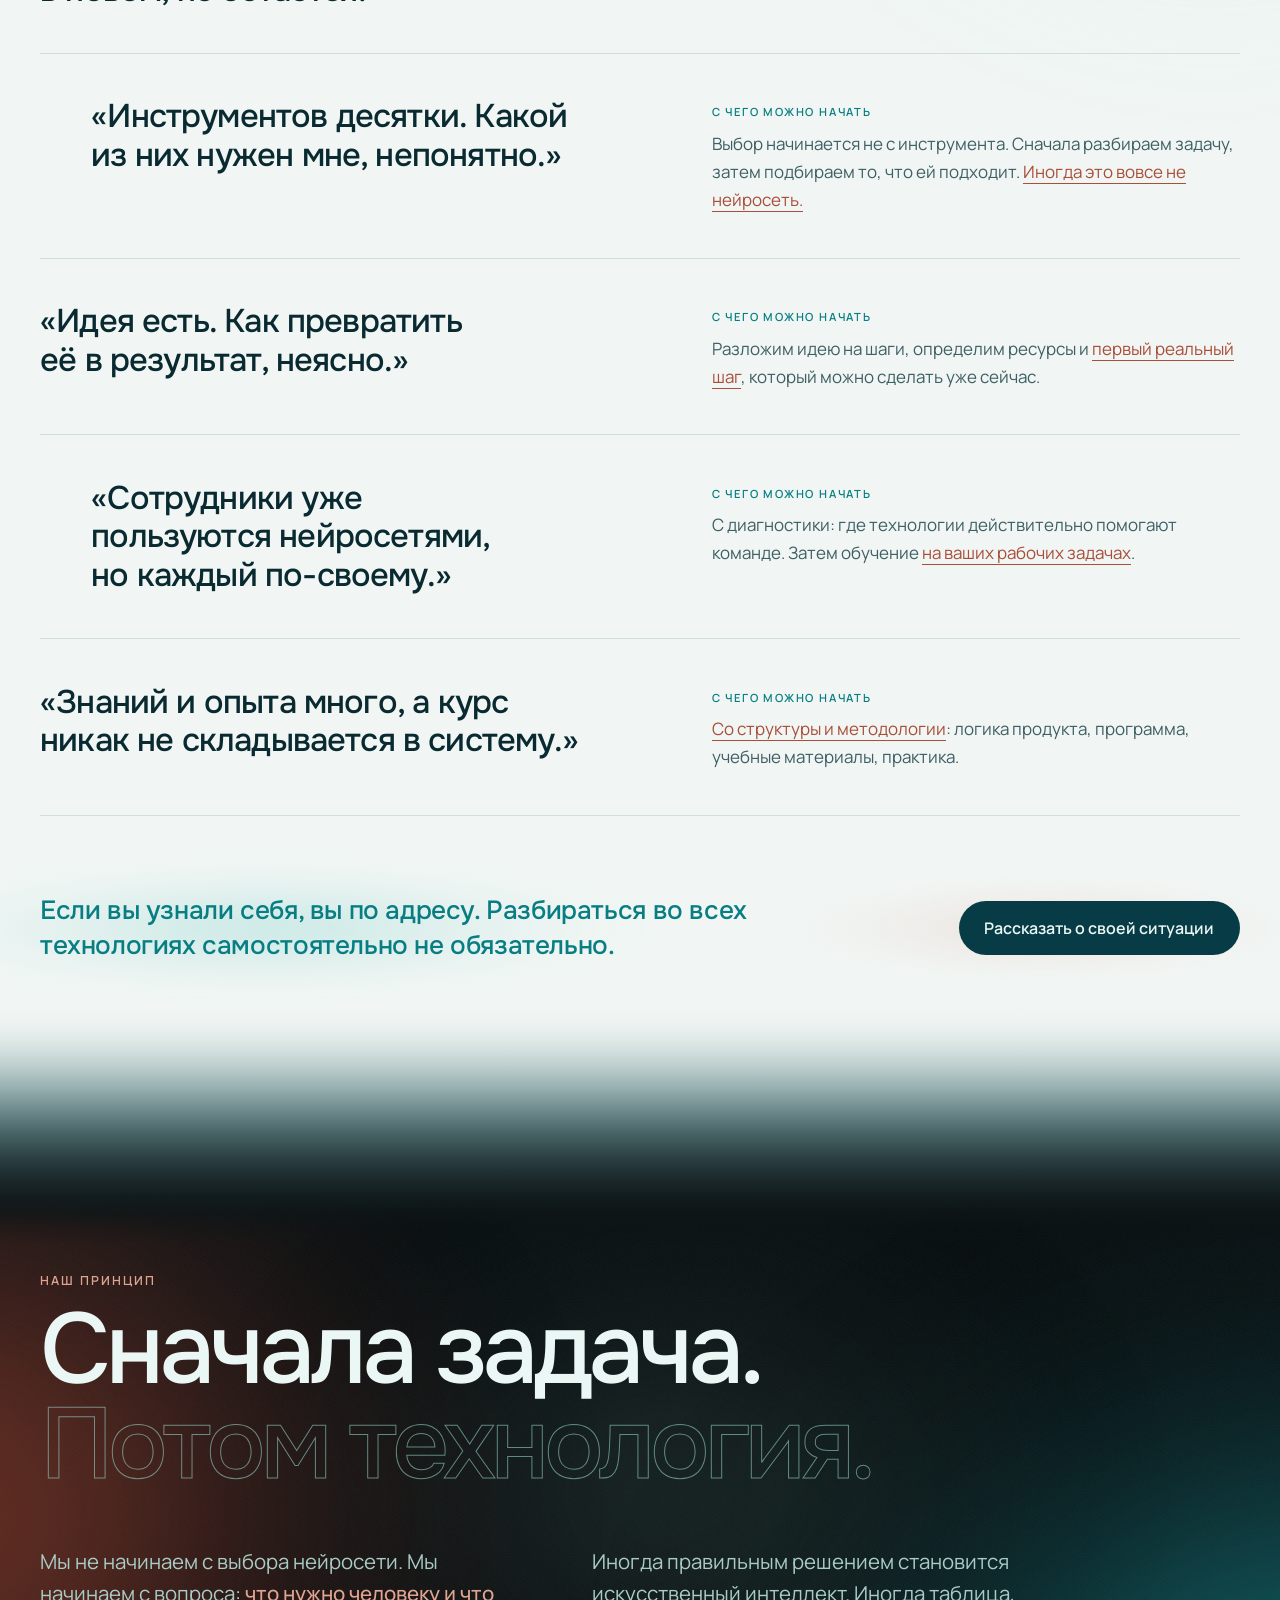
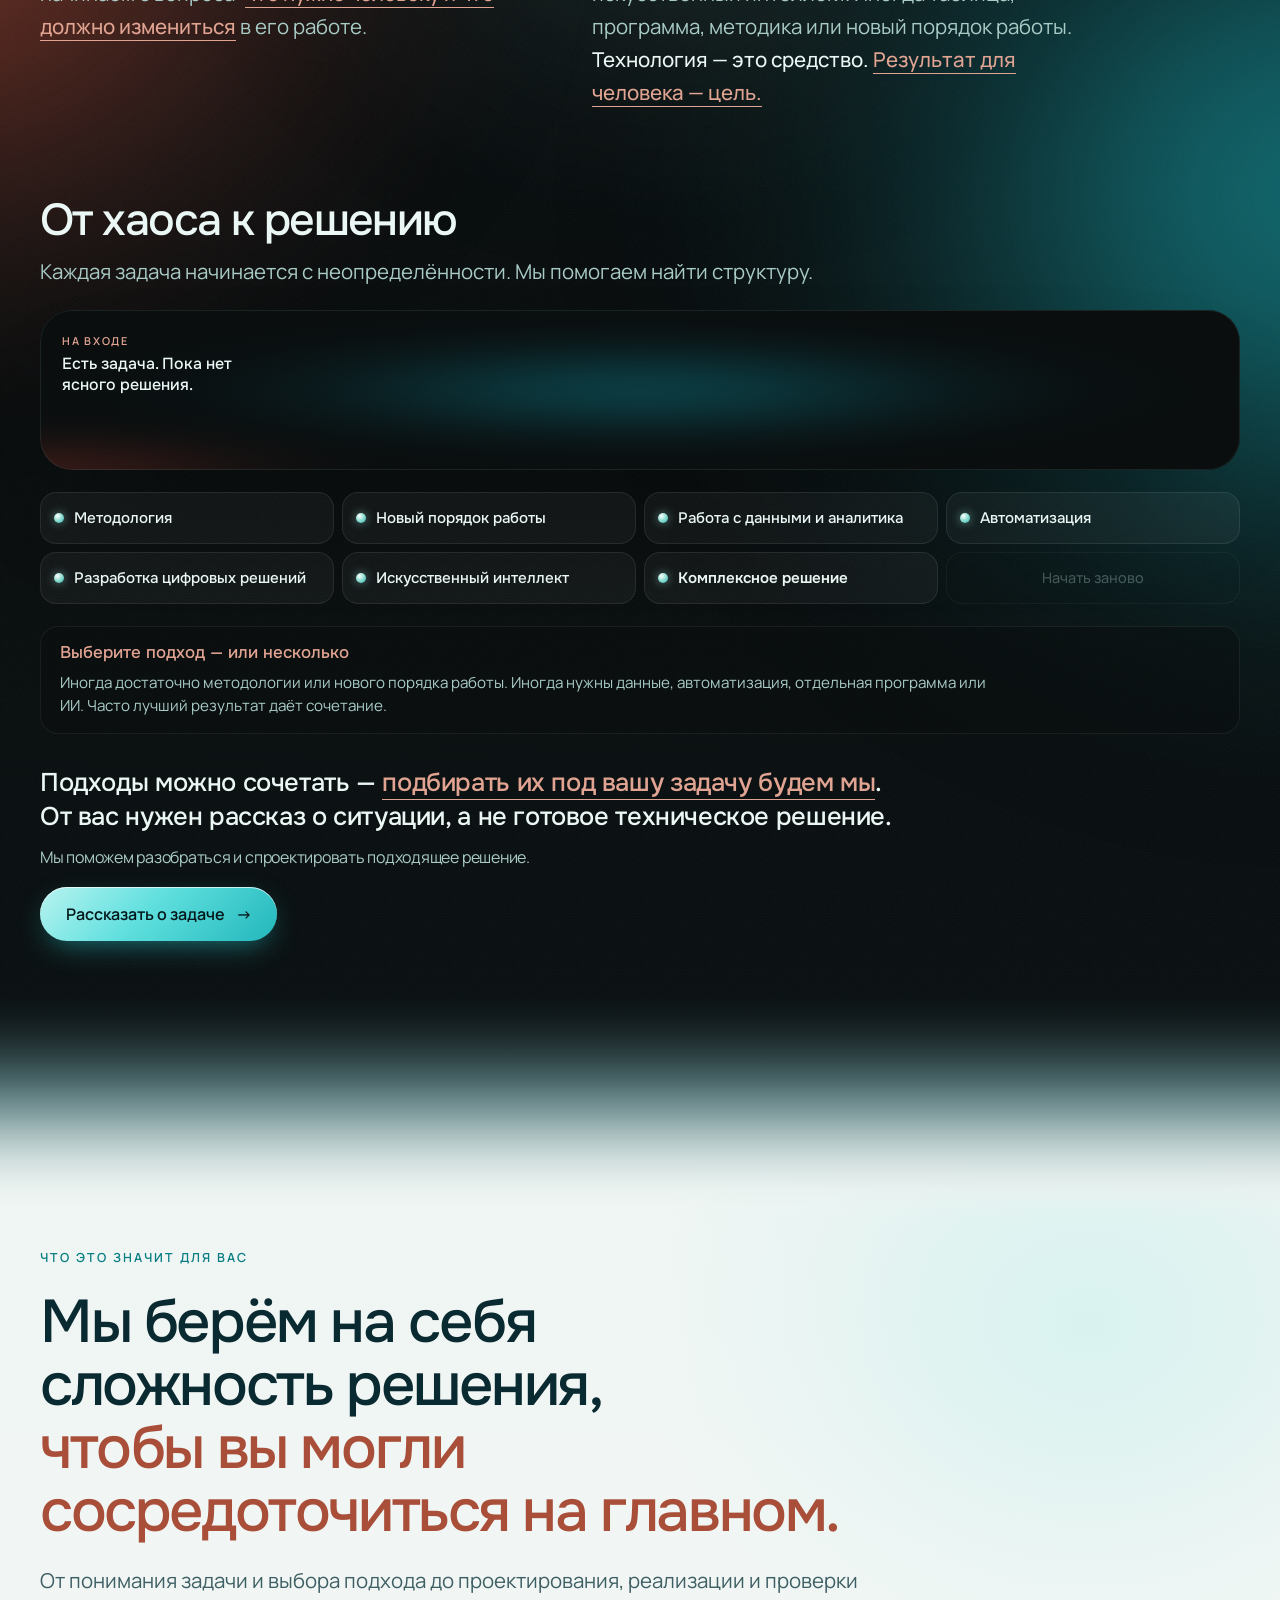
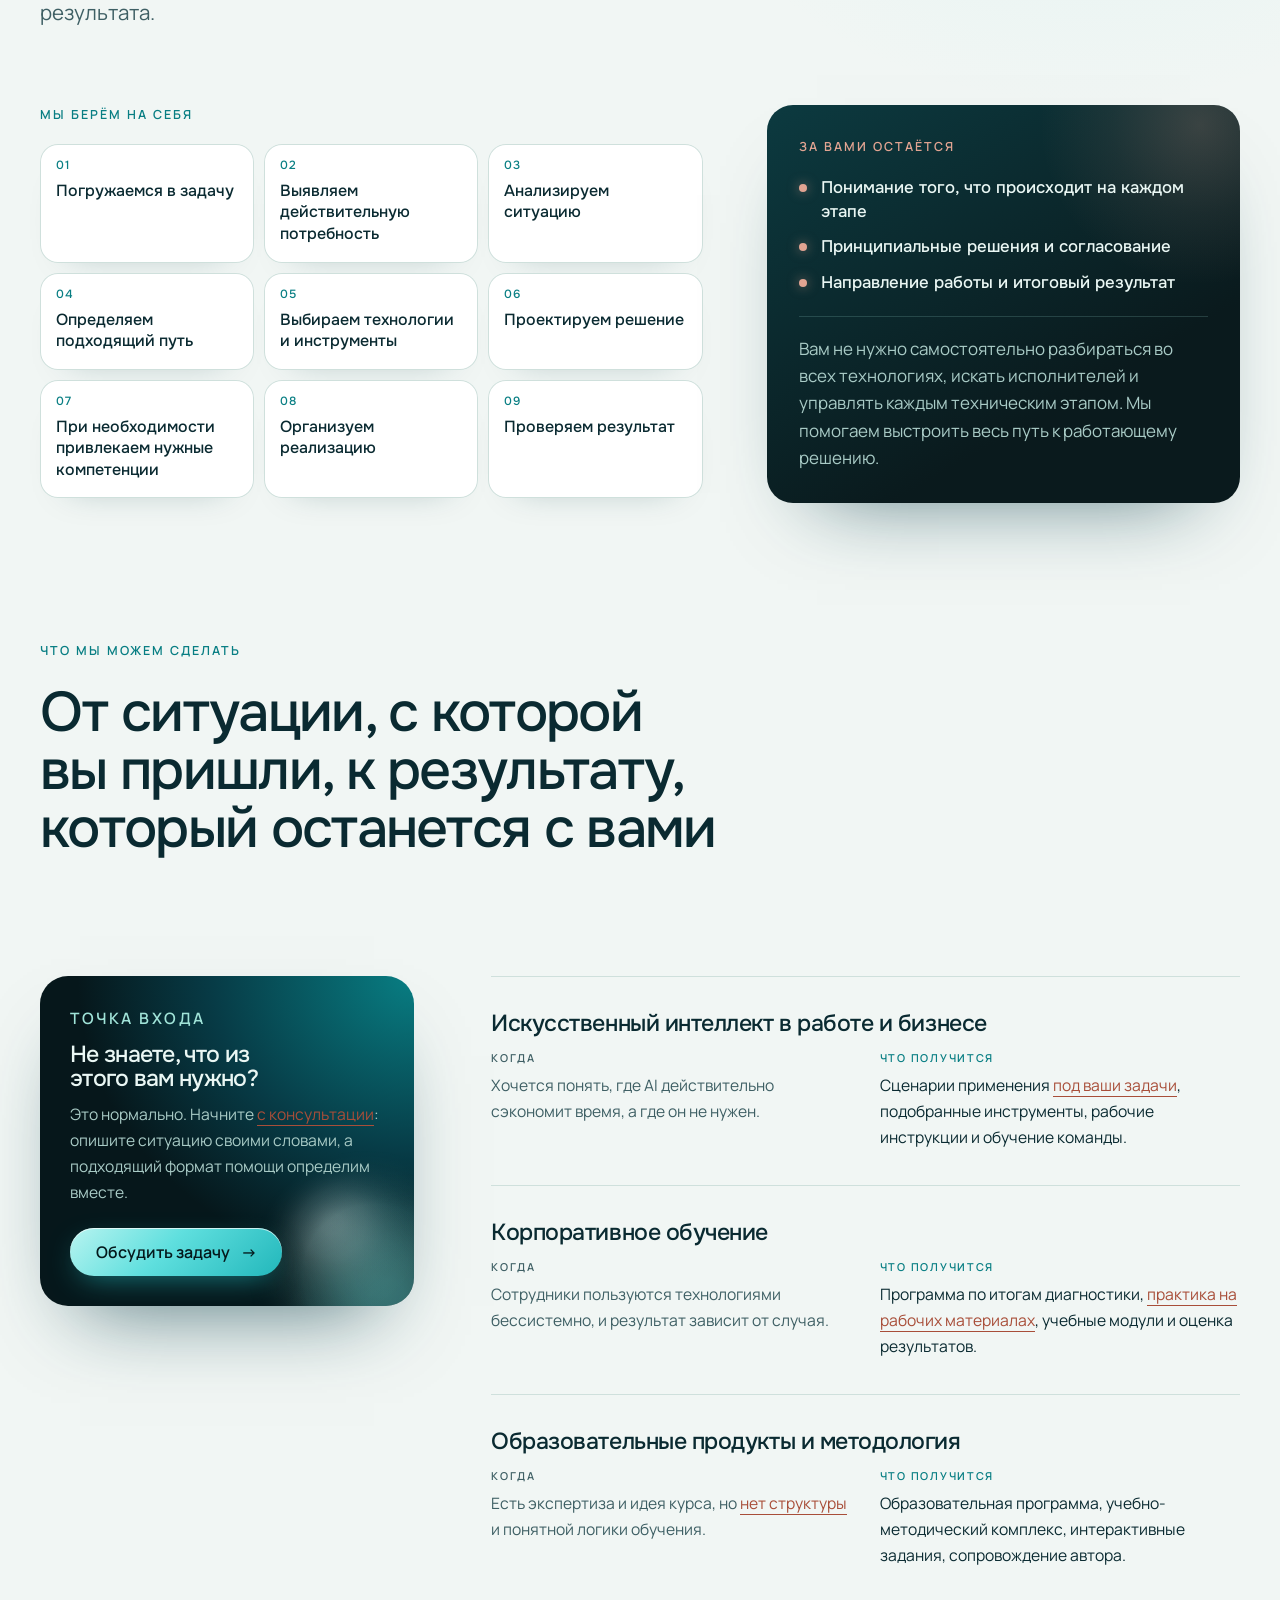
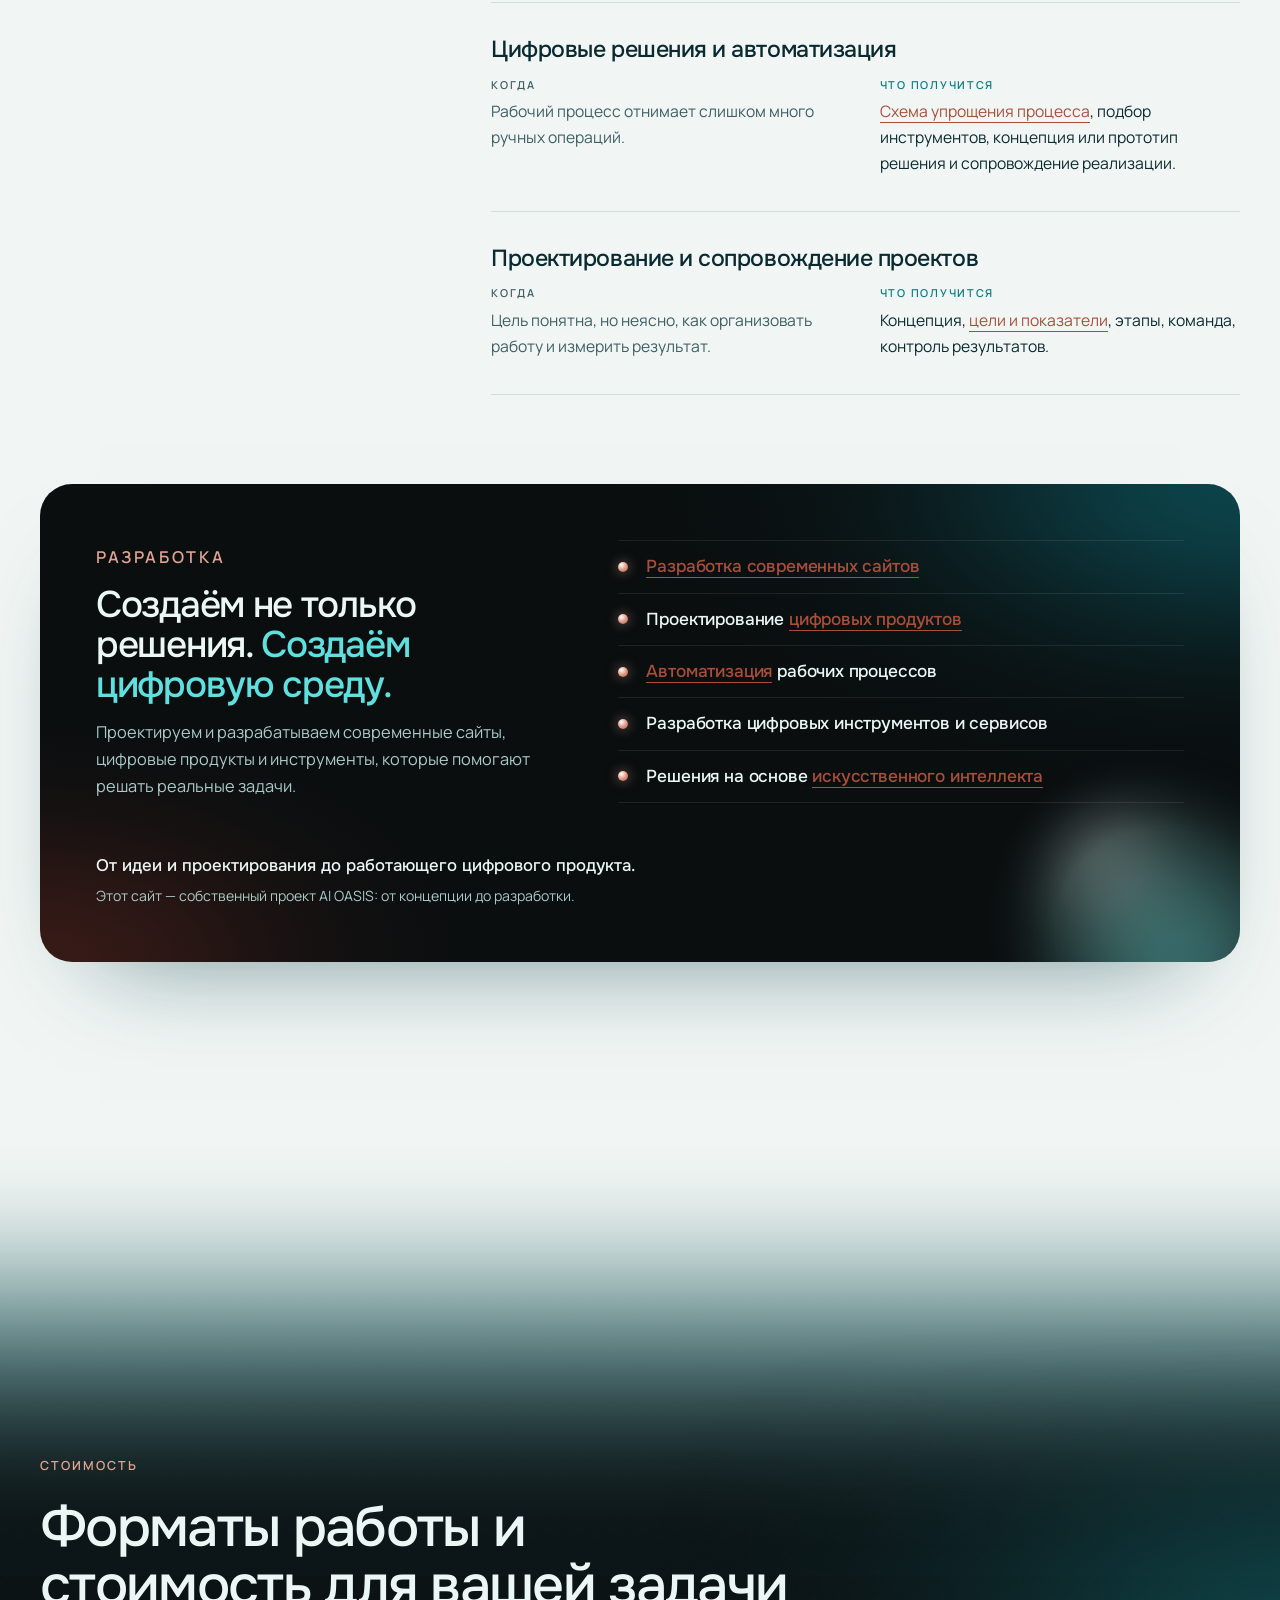
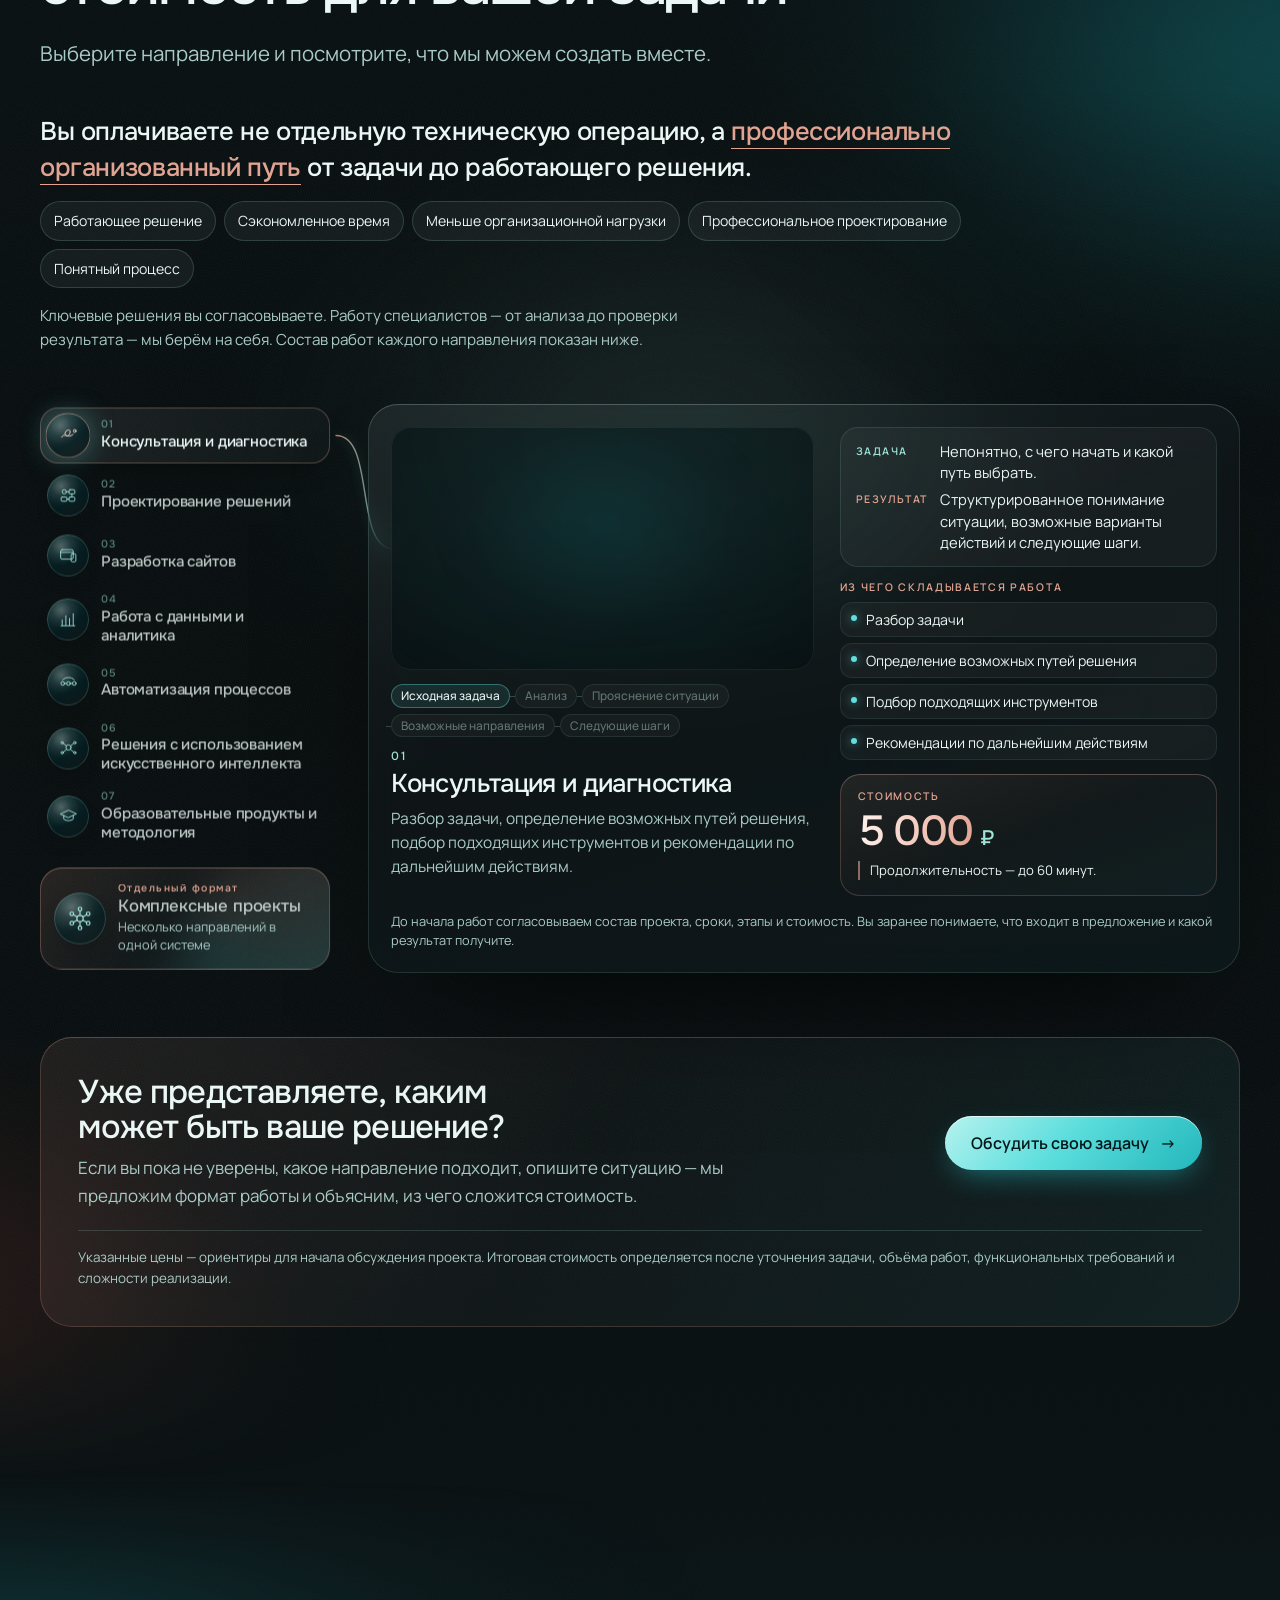
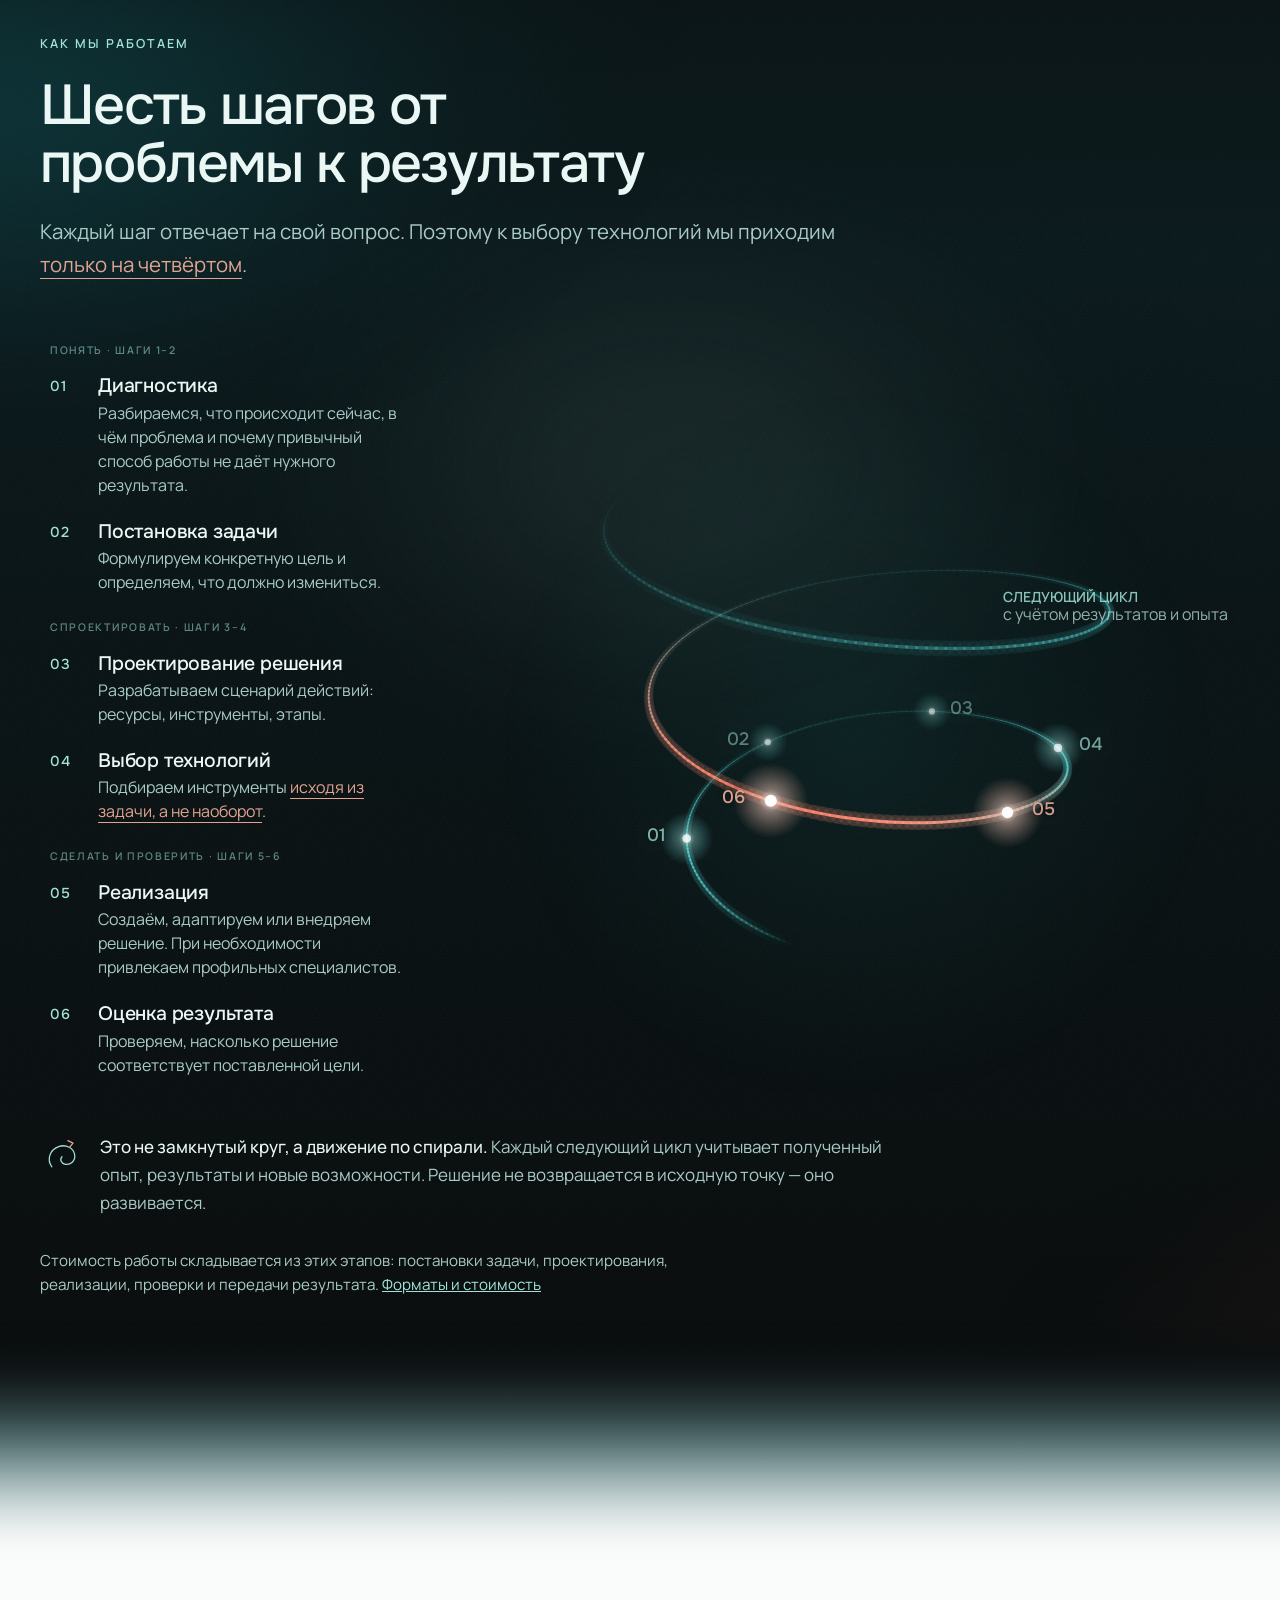
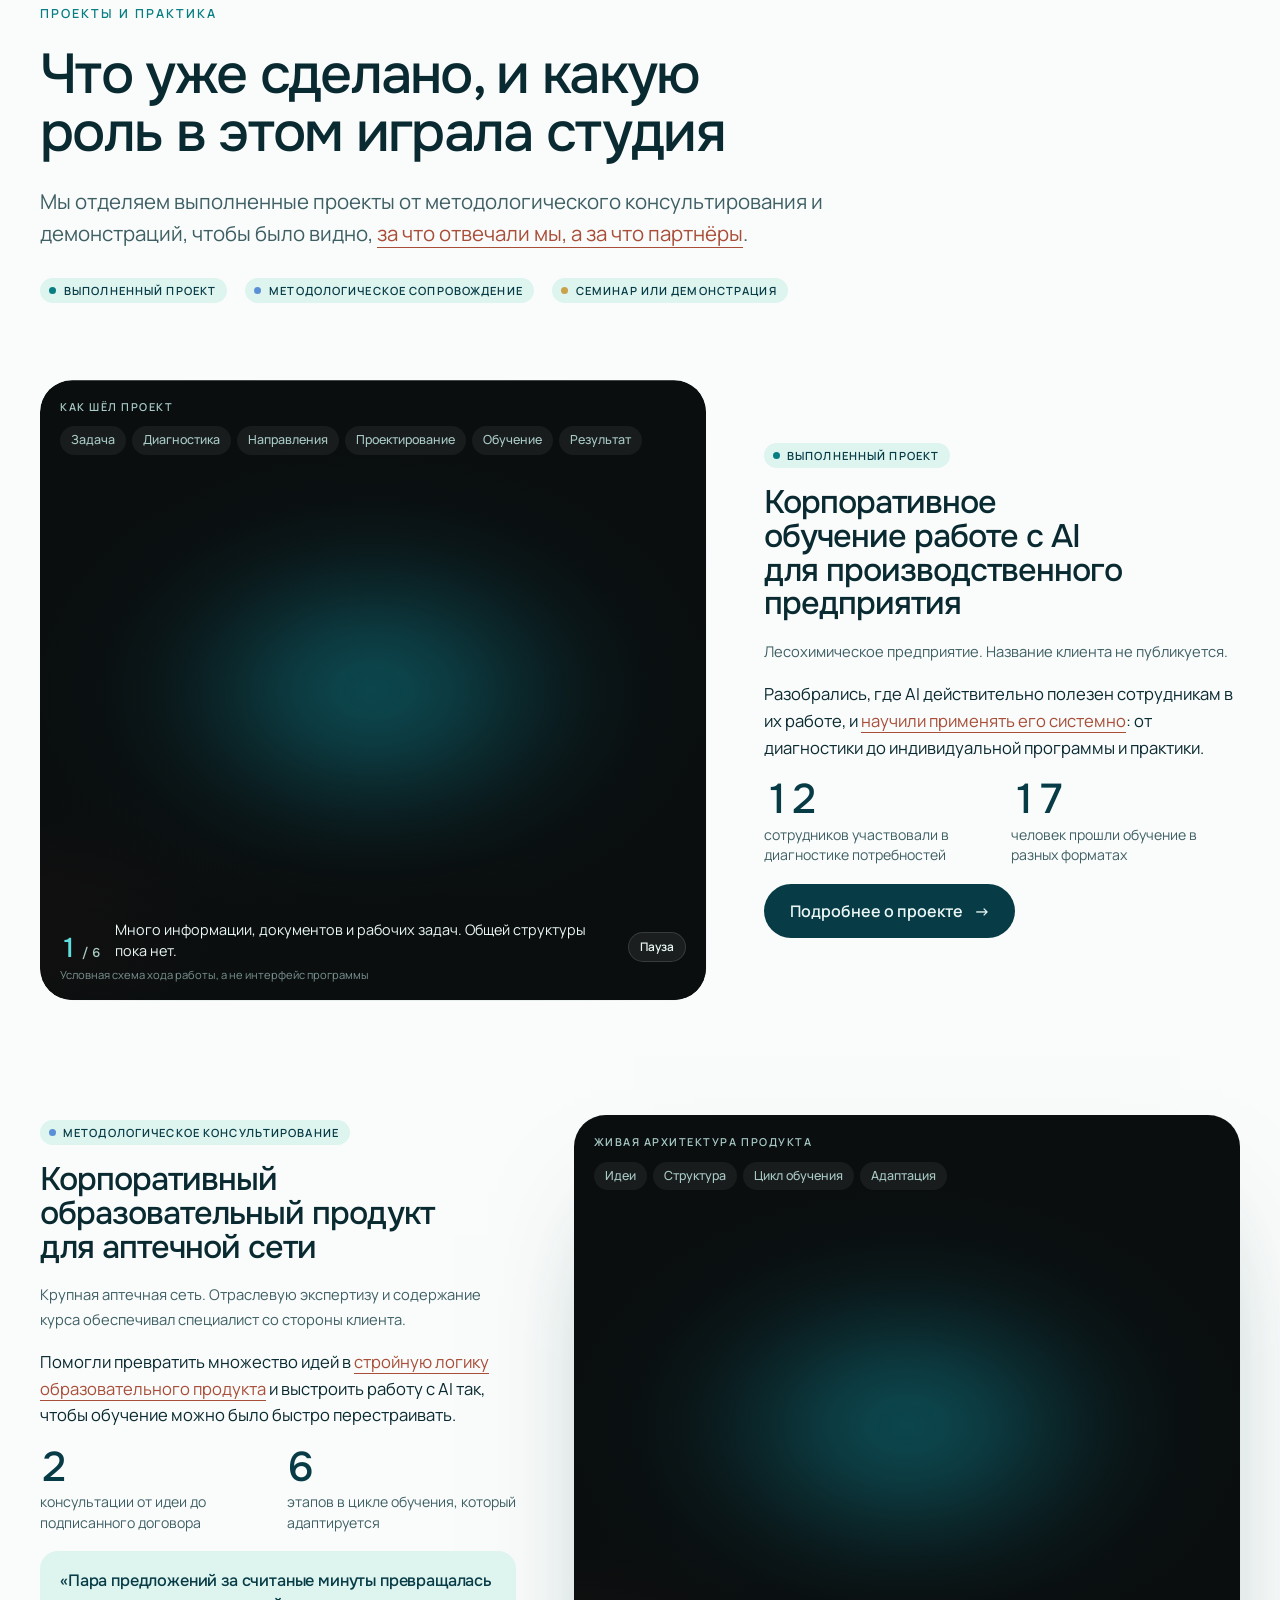
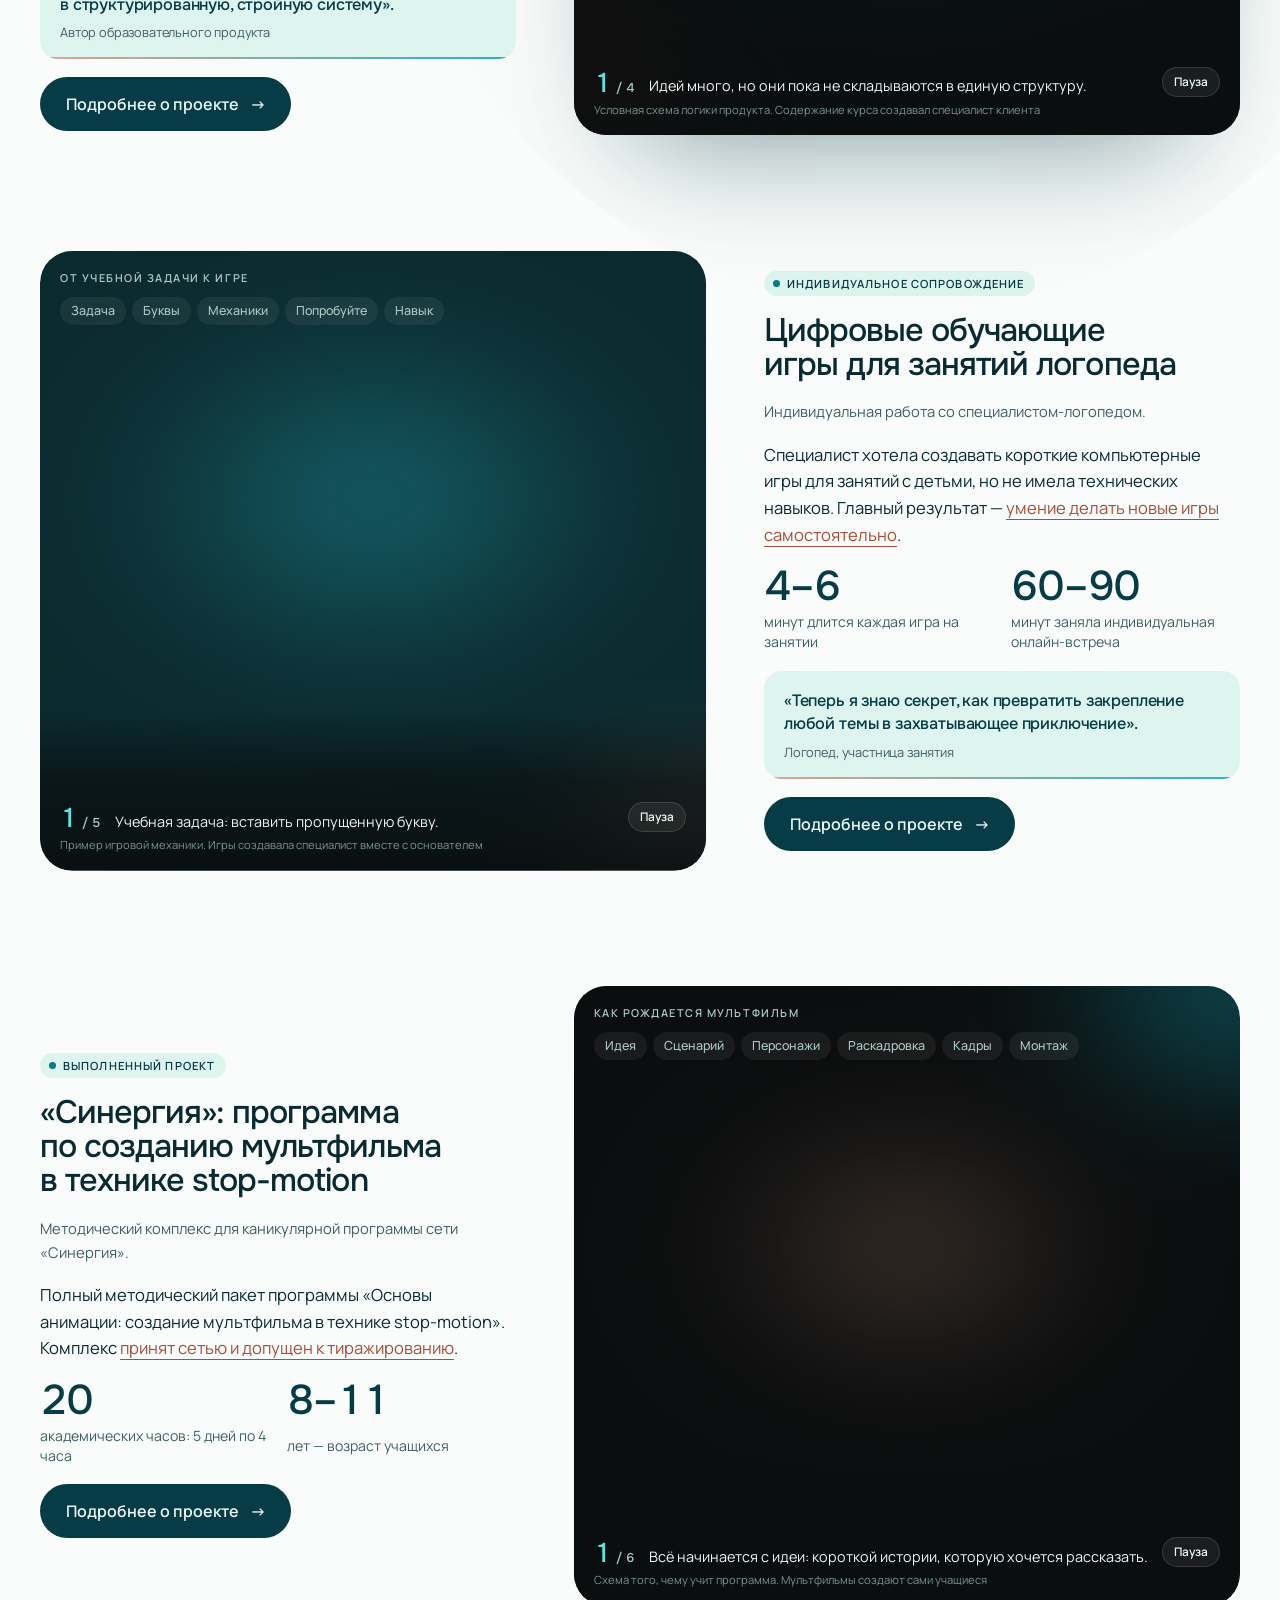
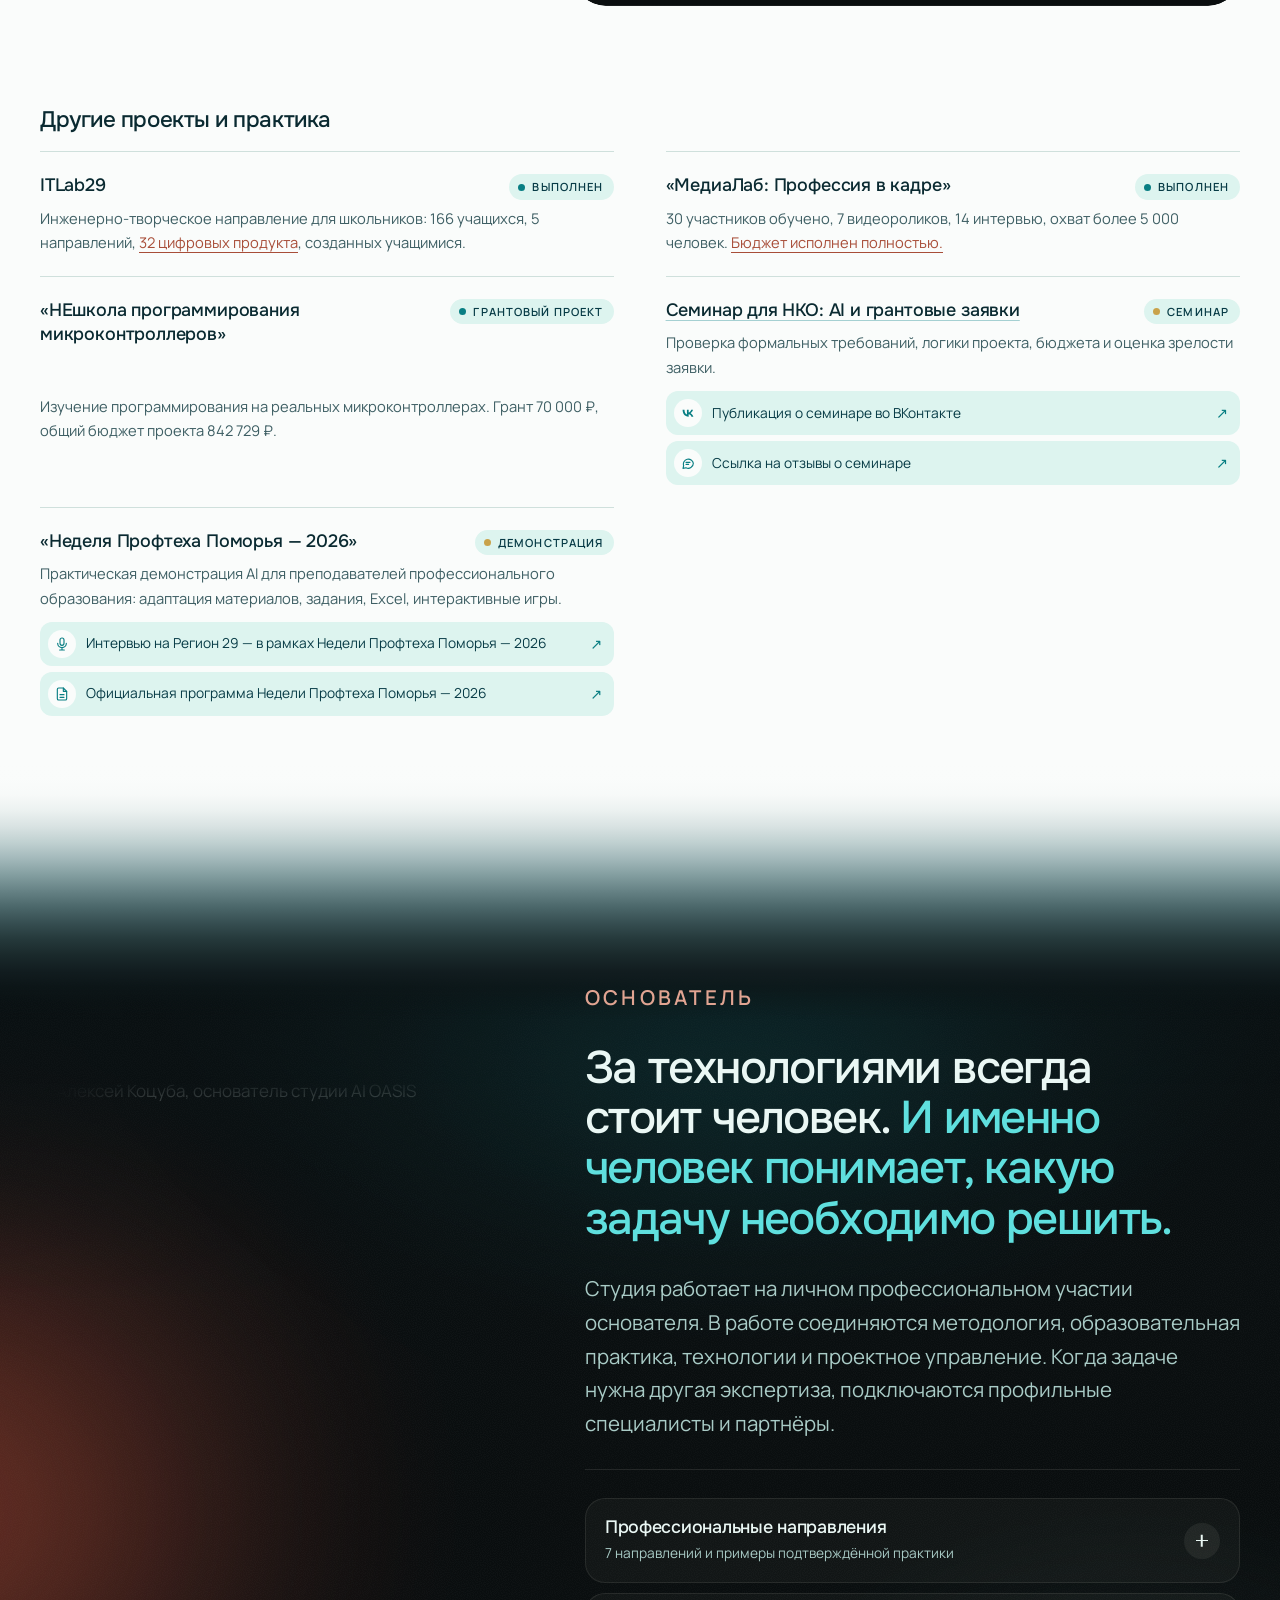
==== commit acf6b673: "Безопасность: политика referrer и базовая CSP (object-src, base-uri, form-action), ограничения длины" ====
--- a/index.html
+++ b/index.html
@@ -15,6 +15,8 @@
     ym(114126002, 'init', {ssr:true, webvisor:true, clickmap:true, ecommerce:"dataLayer", referrer: document.referrer, url: location.href, accurateTrackBounce:true, trackLinks:true});
 </script>
 <!-- /Yandex.Metrika counter -->
+<meta name="referrer" content="strict-origin-when-cross-origin">
+<meta http-equiv="Content-Security-Policy" content="object-src 'none'; base-uri 'self'; form-action 'self'; upgrade-insecure-requests">
 <title>AI OASIS — сложное становится простым</title>
 <meta name="description" content="Помогаем решать реальные задачи с помощью искусственного интеллекта, цифровых технологий и продуманного проектирования решений.">
 <meta name="theme-color" content="#0A0E0F">
@@ -2098,8 +2100,8 @@
       </div>
       <form class="form sq-block cx-card" id="lead-form" novalidate>
         <h3 class="sq" style="--i:0">Расскажите о задаче</h3>
-        <div class="sq field" style="--i:1"><label for="f-name">Как к вам обращаться</label><input type="text" id="f-name" name="name" autocomplete="name" required placeholder="Имя"></div>
-        <div class="sq field" style="--i:2"><label for="f-contact">Как с вами связаться</label><input type="text" id="f-contact" name="contact" required placeholder="Телефон, почта или ник в мессенджере"></div>
+        <div class="sq field" style="--i:1"><label for="f-name">Как к вам обращаться</label><input type="text" id="f-name" name="name" autocomplete="name" maxlength="120" class="ym-disable-keys" required placeholder="Имя"></div>
+        <div class="sq field" style="--i:2"><label for="f-contact">Как с вами связаться</label><input type="text" id="f-contact" name="contact" maxlength="200" class="ym-disable-keys" required placeholder="Телефон, почта или ник в мессенджере"></div>
         <fieldset class="sq field" style="--i:3">
           <legend>Удобный способ связи</legend>
           <div class="pills">
@@ -2109,7 +2111,7 @@
             <input type="radio" name="channel" id="ch-phone" value="phone"><label for="ch-phone">Звонок</label>
           </div>
         </fieldset>
-        <div class="sq field" style="--i:4"><label for="f-task">Что происходит и что хотелось бы изменить</label><textarea id="f-task" name="task" required placeholder="Можно коротко и своими словами"></textarea></div>
+        <div class="sq field" style="--i:4"><label for="f-task">Что происходит и что хотелось бы изменить</label><textarea id="f-task" name="task" maxlength="4000" class="ym-disable-keys" required placeholder="Можно коротко и своими словами"></textarea></div>
         <div class="hp" aria-hidden="true"><label for="f-website">Сайт</label><input type="text" id="f-website" name="website" tabindex="-1" autocomplete="off"></div>
         <label class="sq consent" style="--i:5"><input type="checkbox" id="f-consent" name="consent" required><span>Я даю согласие на обработку моих персональных данных (имя, способ связи, описание задачи) для ответа на это обращение. <a href="privacy.html#consent" target="_blank" rel="noopener">Текст согласия</a></span></label>
         <button class="sq btn btn-primary" type="submit" style="--i:6">Отправить <span class="arr" aria-hidden="true">→</span></button>
@@ -2669,7 +2671,8 @@
   var form=document.getElementById('lead-form'), status=document.getElementById('form-status'), sendBtn=form.querySelector('button[type=submit]');
   var FALLBACK='Напишите напрямую: <a href="https://t.me/Alexey_Kotsuba" target="_blank" rel="noopener">Telegram @Alexey_Kotsuba</a> или <a href="mailto:studio@kocuba-aa.ru">studio@kocuba-aa.ru</a>.';
   function setStatus(html,err){status.innerHTML=html;status.classList.toggle('err',!!err)}
-  var lastFocus=null;
+  var lastFocus=null, formSeen=0; /* время заполнения: человек тратит секунды, робот отправляет форму мгновенно */
+  form.addEventListener('focusin',function f(){ formSeen=performance.now(); form.removeEventListener('focusin',f); });
   function openModal(m){lastFocus=document.activeElement;m.hidden=false;m.classList.add('is-open');document.body.style.overflow='hidden';var b=m.querySelector('[data-close]');b&&b.focus()}
   function closeModal(m){m.hidden=true;m.classList.remove('is-open');document.body.style.overflow='';lastFocus&&lastFocus.focus&&lastFocus.focus()}
   document.querySelectorAll('.modal').forEach(function(m){
@@ -2692,7 +2695,7 @@
     var missing=[].filter.call(form.querySelectorAll('[required]'),function(el){return el.type==='checkbox'?!el.checked:!el.value.trim()});
     if(missing.length){setStatus(missing[0].id==='f-consent'?'Чтобы отправить сообщение, отметьте согласие на обработку данных.':'Заполните, пожалуйста, имя, способ связи и пару слов о задаче.',true);missing[0].focus();return}
     if(!FORM_ENDPOINT){setStatus('Отправка через форму пока не подключена. '+FALLBACK,true);return}
-    var data={name:form.name.value.trim(),contact:form.contact.value.trim(),channel:(form.querySelector('input[name=channel]:checked')||{}).value||'',task:form.task.value.trim(),consent:true,website:form.website.value,page:location.href};
+    var data={t:formSeen?Math.round(performance.now()-formSeen):0,name:form.name.value.trim().slice(0,120),contact:form.contact.value.trim().slice(0,200),channel:(form.querySelector('input[name=channel]:checked')||{}).value||'',task:form.task.value.trim().slice(0,4000),consent:true,website:form.website.value,page:location.href};
     sendBtn.disabled=true;var label=sendBtn.innerHTML;sendBtn.textContent='Отправляем…';setStatus('',false);
     var ctrl=('AbortController' in window)?new AbortController():null; var timer=setTimeout(function(){ctrl&&ctrl.abort()},20000);
     fetch(FORM_ENDPOINT,{method:'POST',headers:{'Content-Type':'text/plain;charset=utf-8'},body:JSON.stringify(data),signal:ctrl?ctrl.signal:undefined})
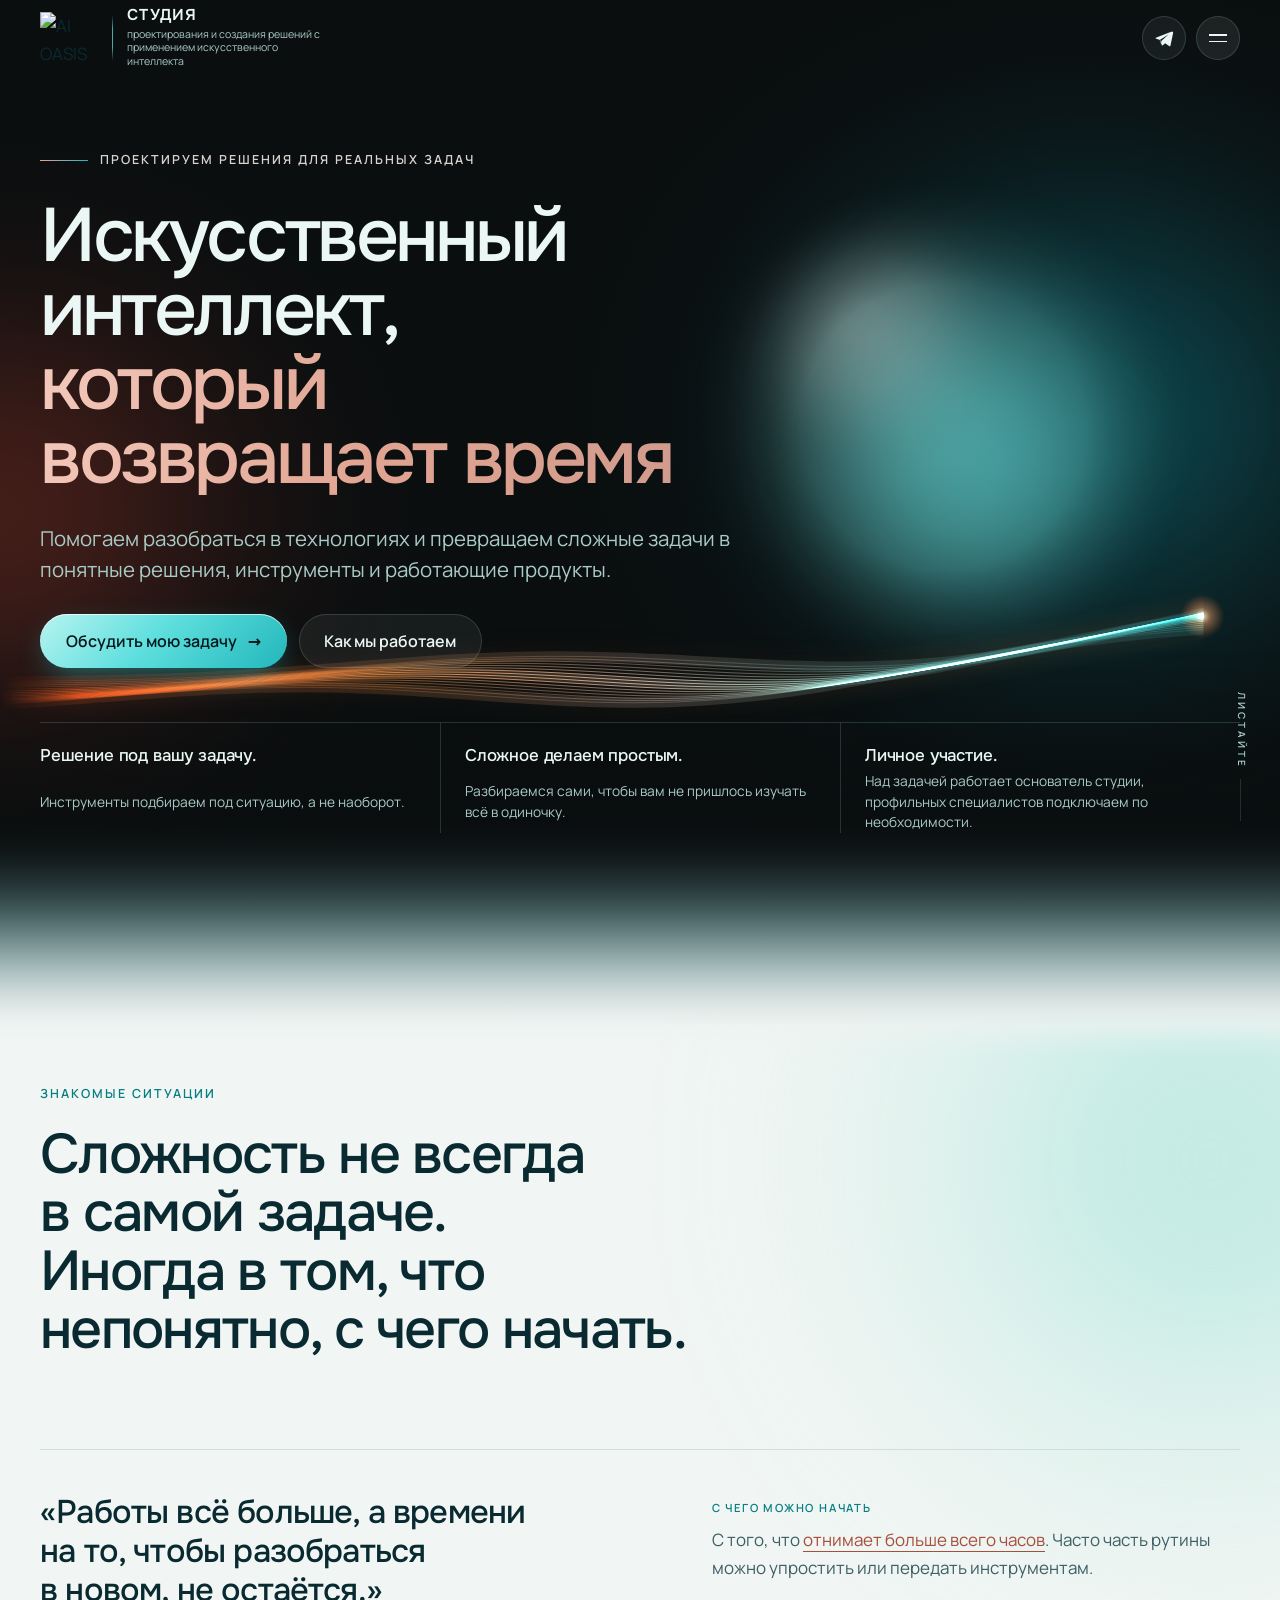
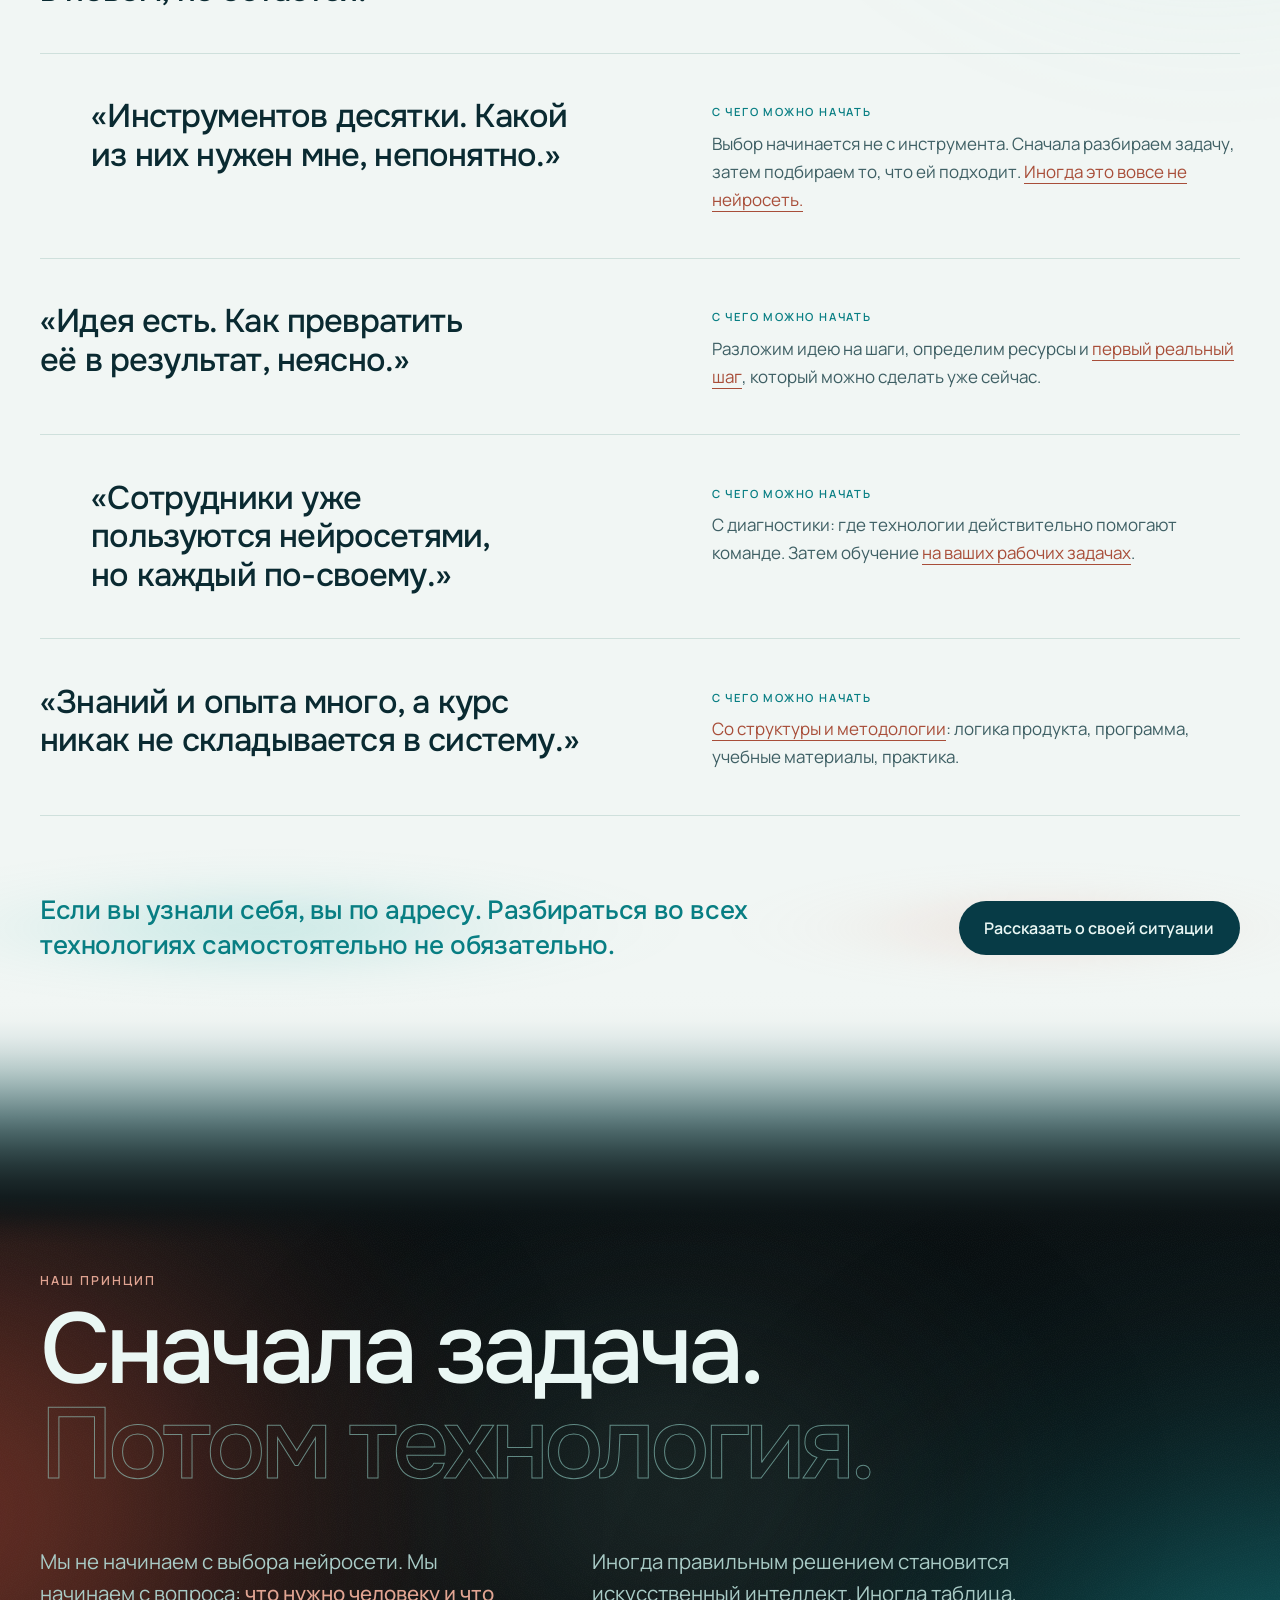
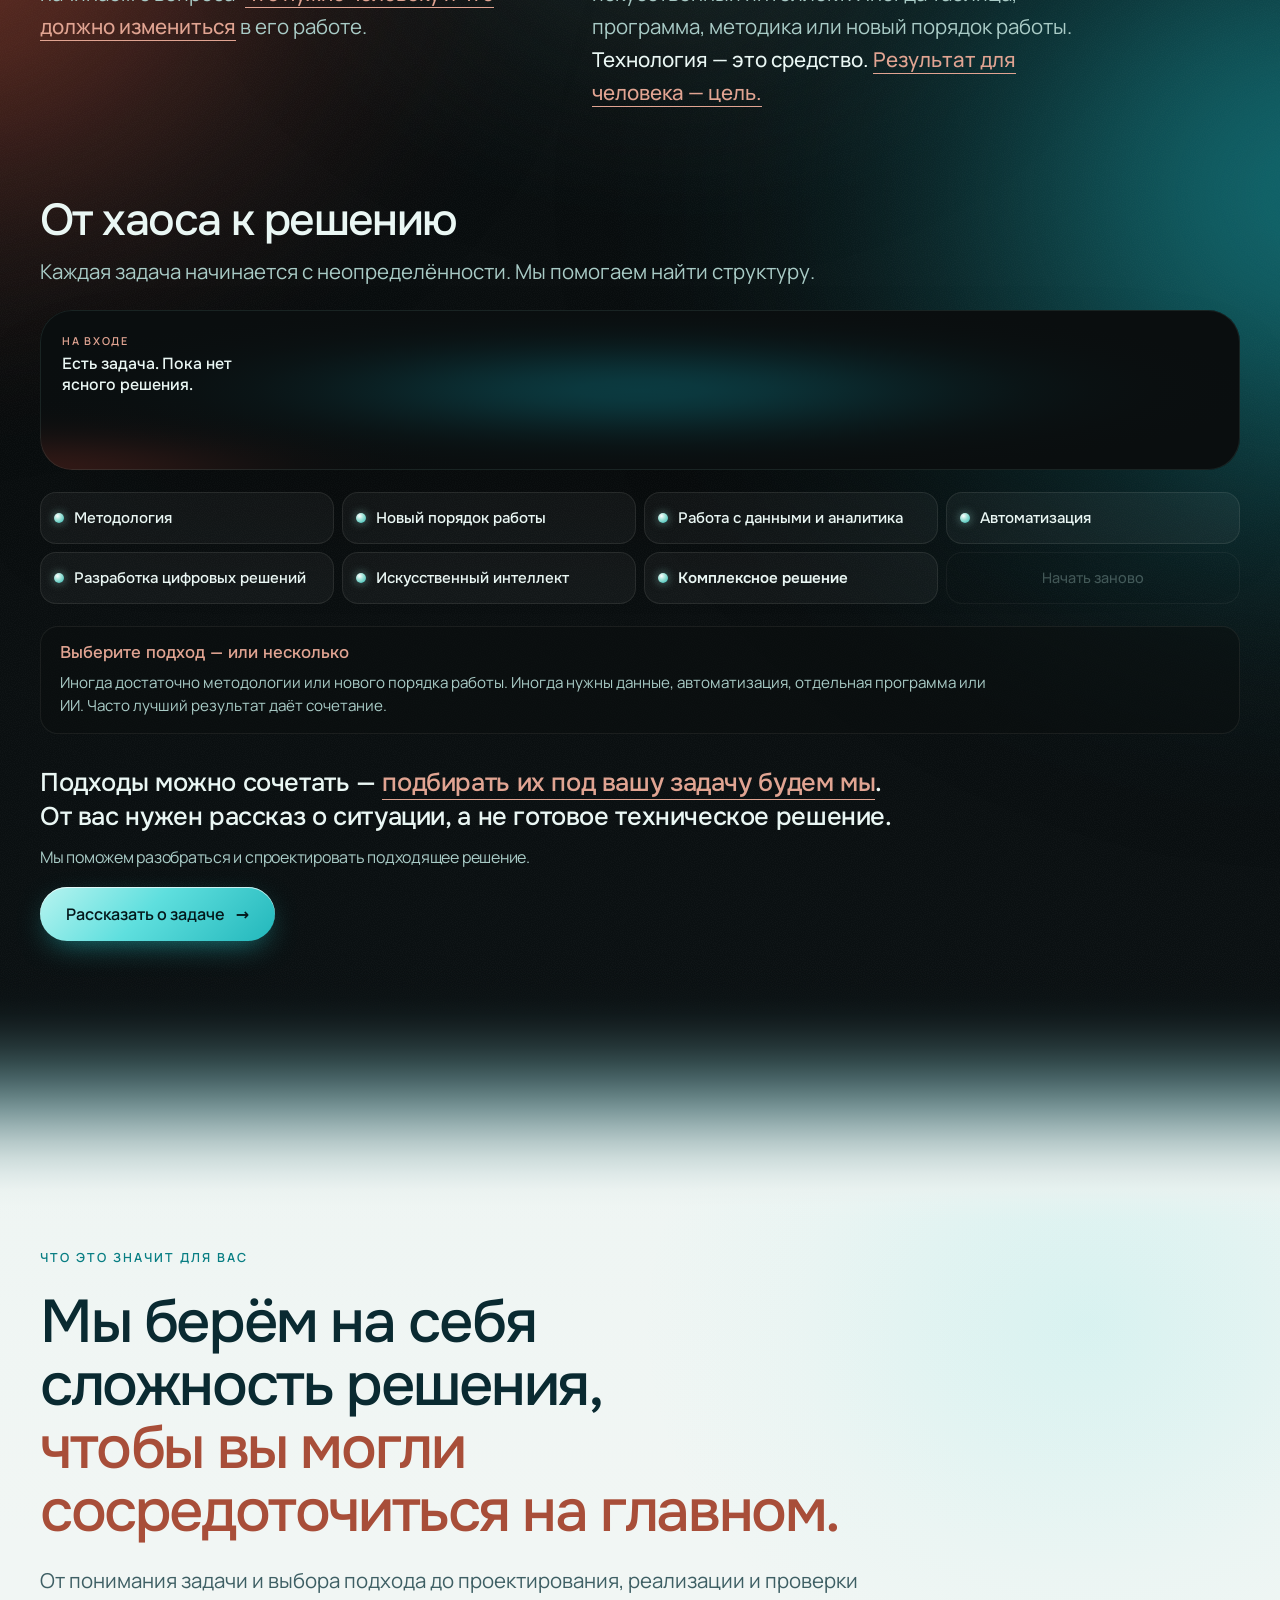
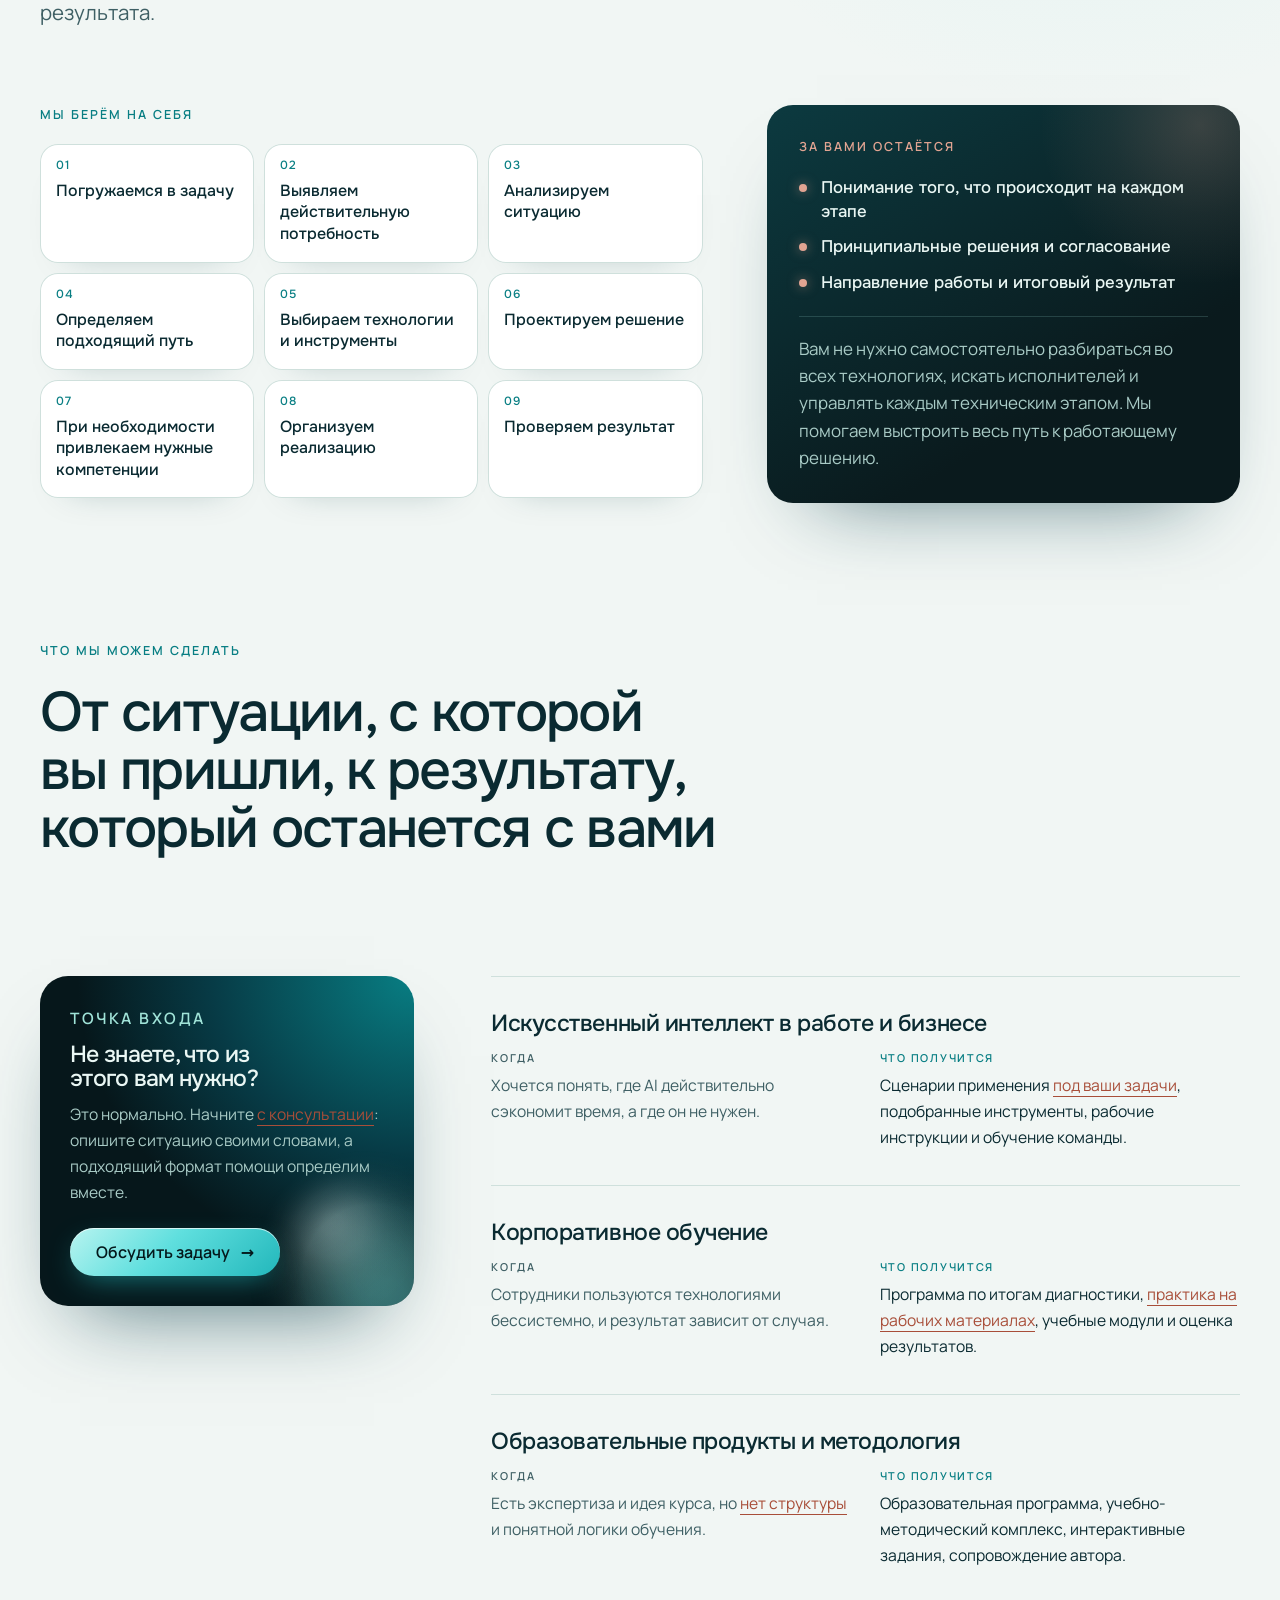
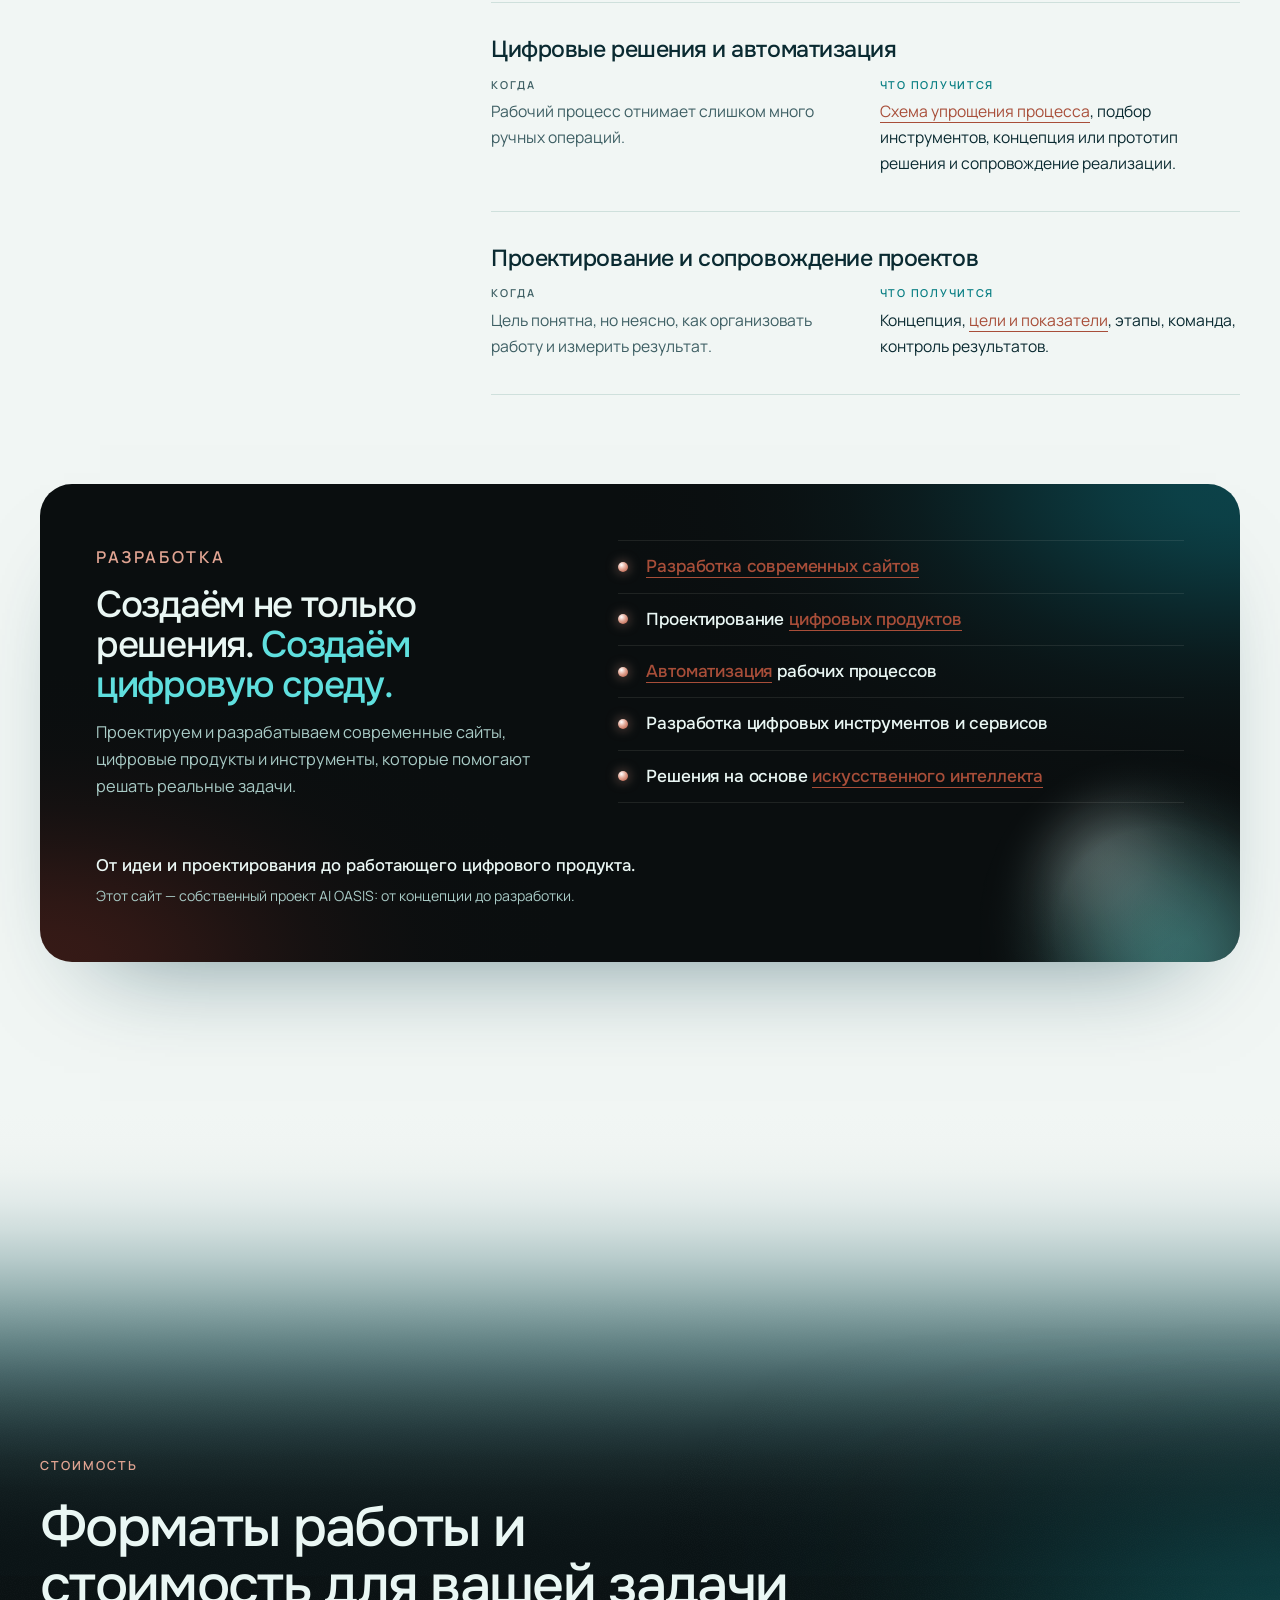
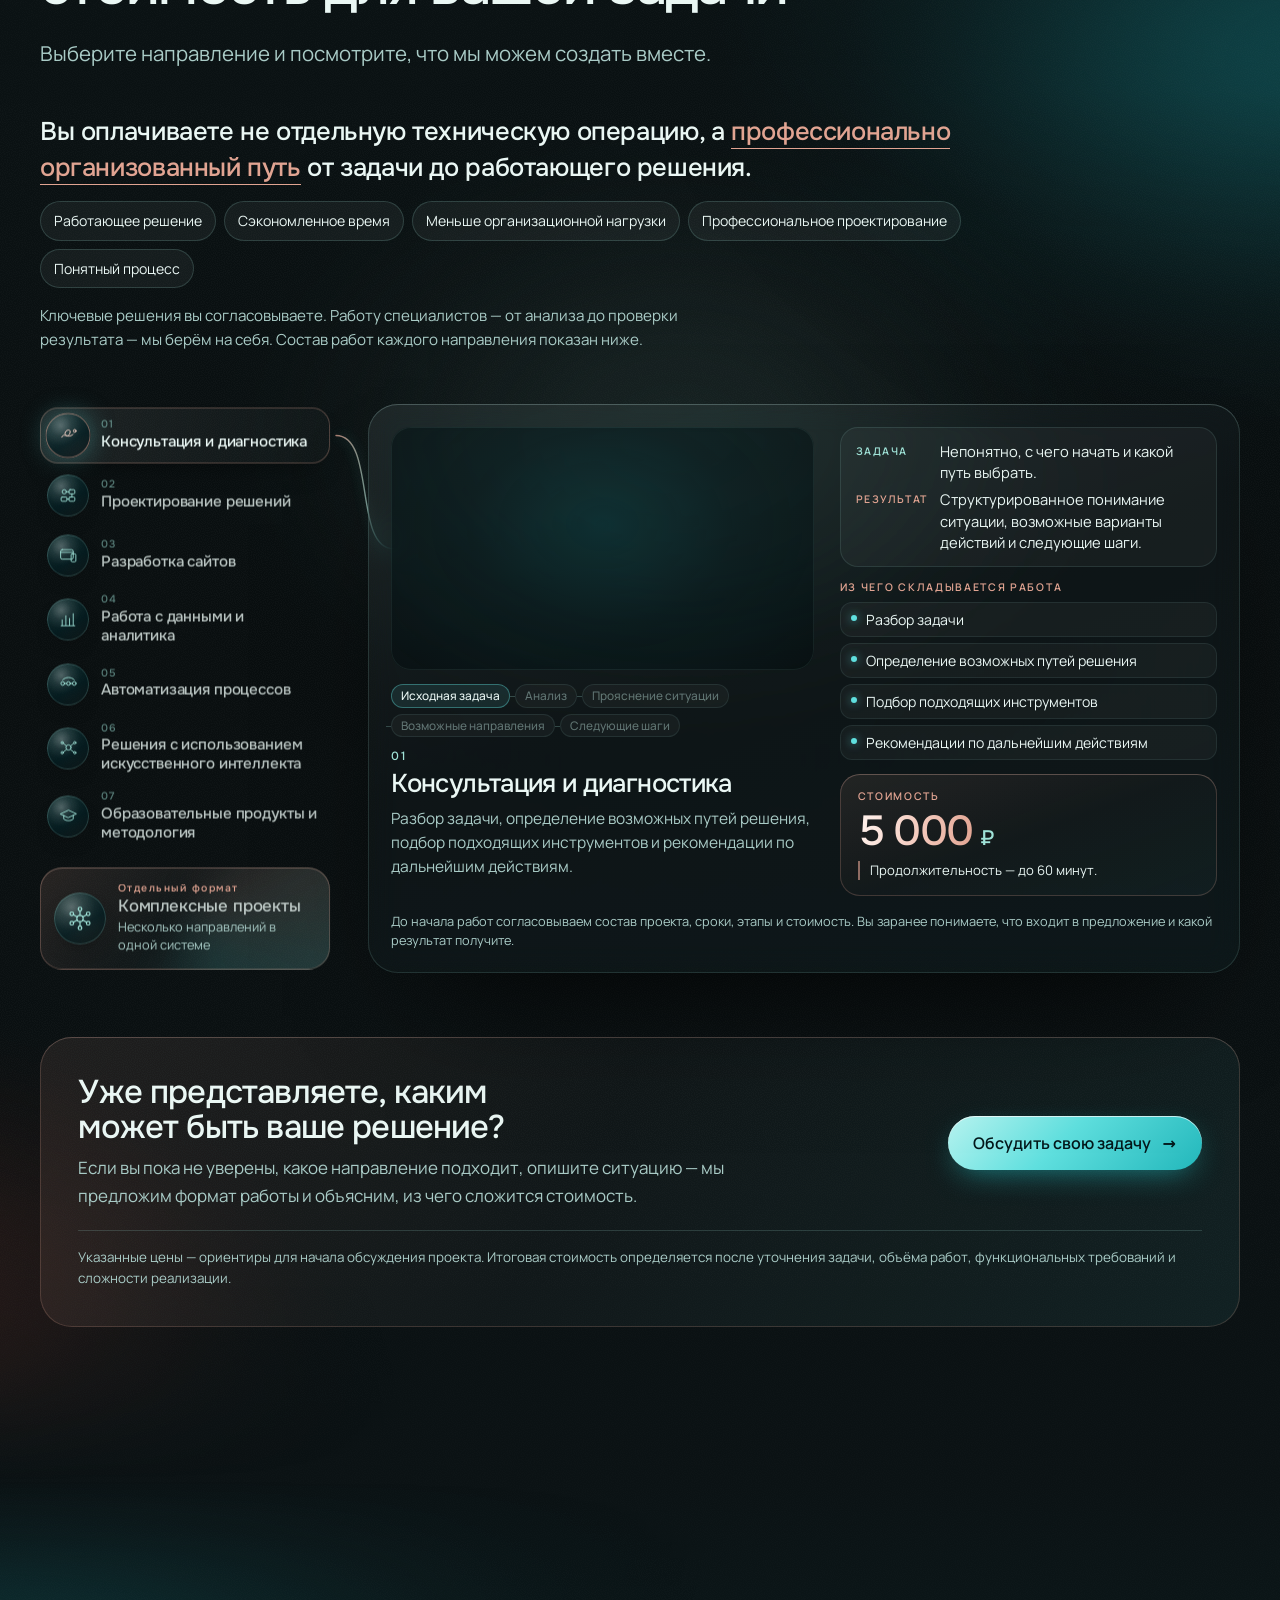
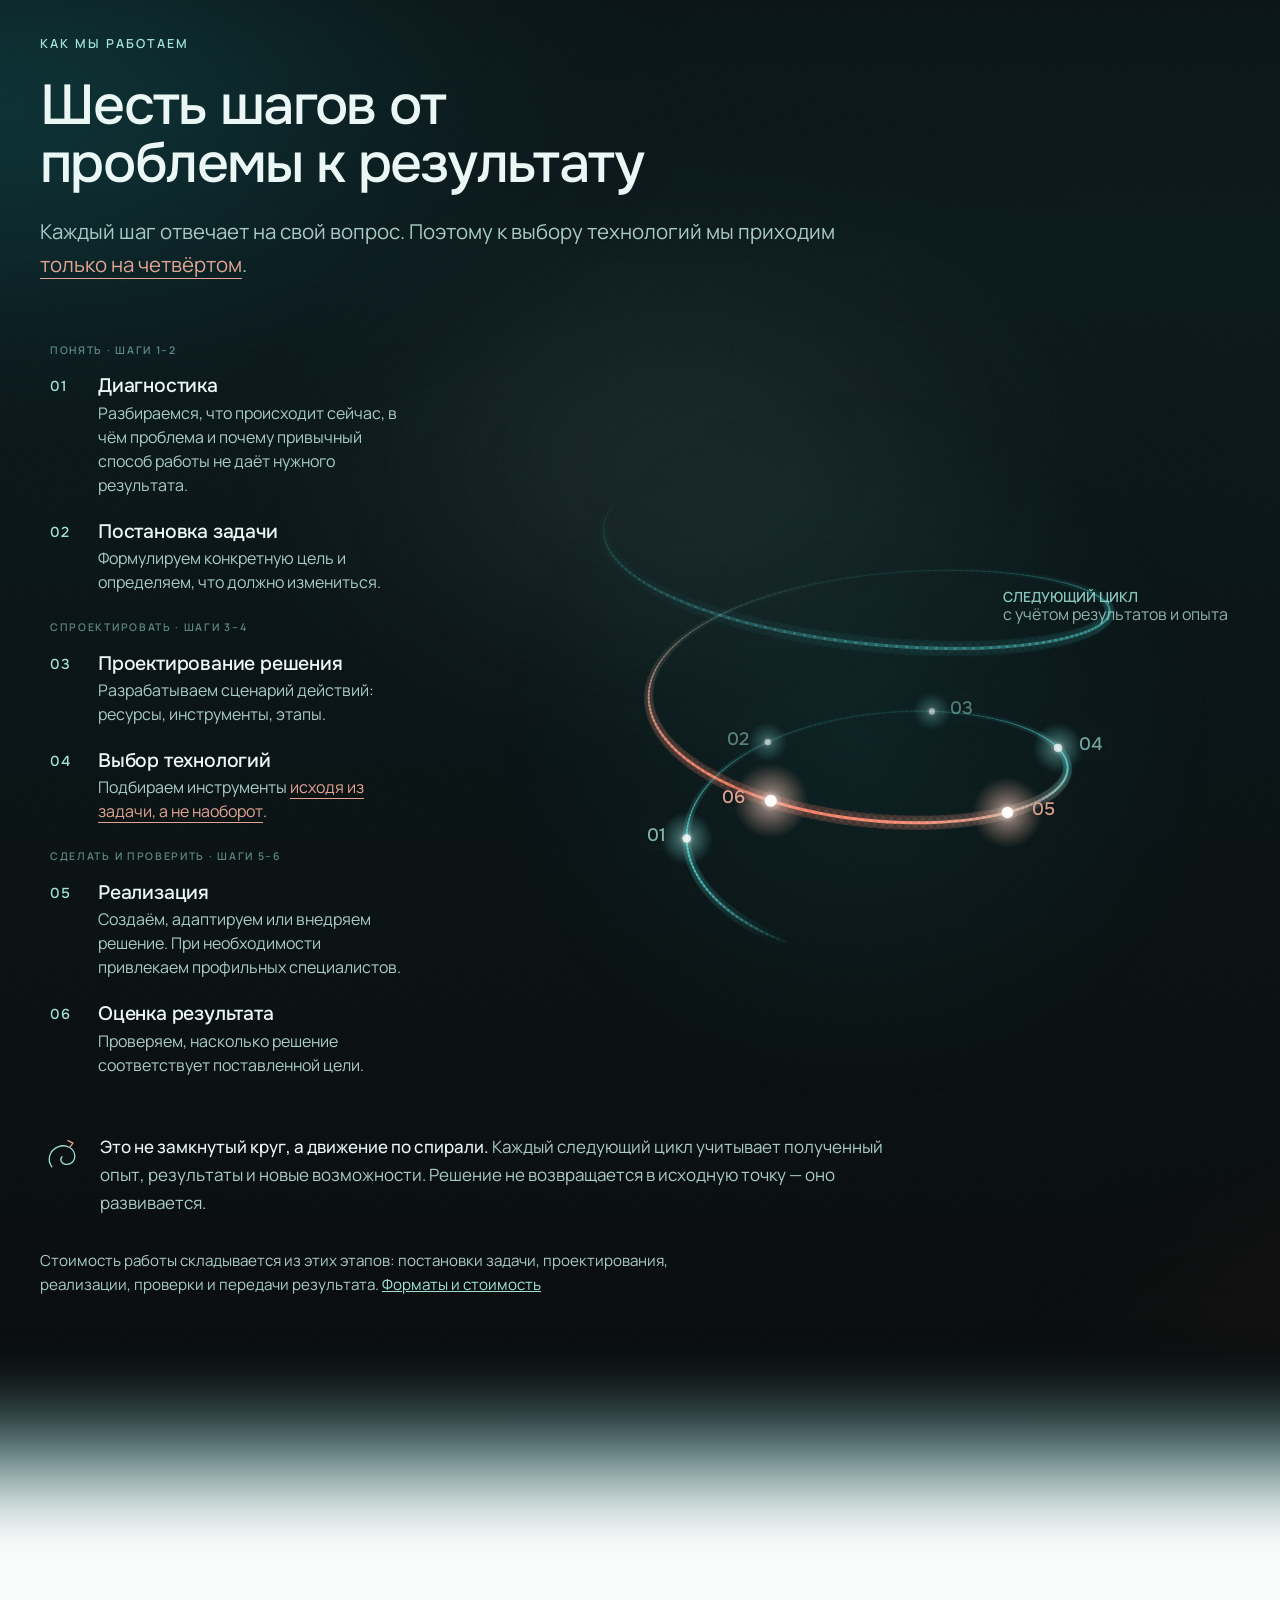
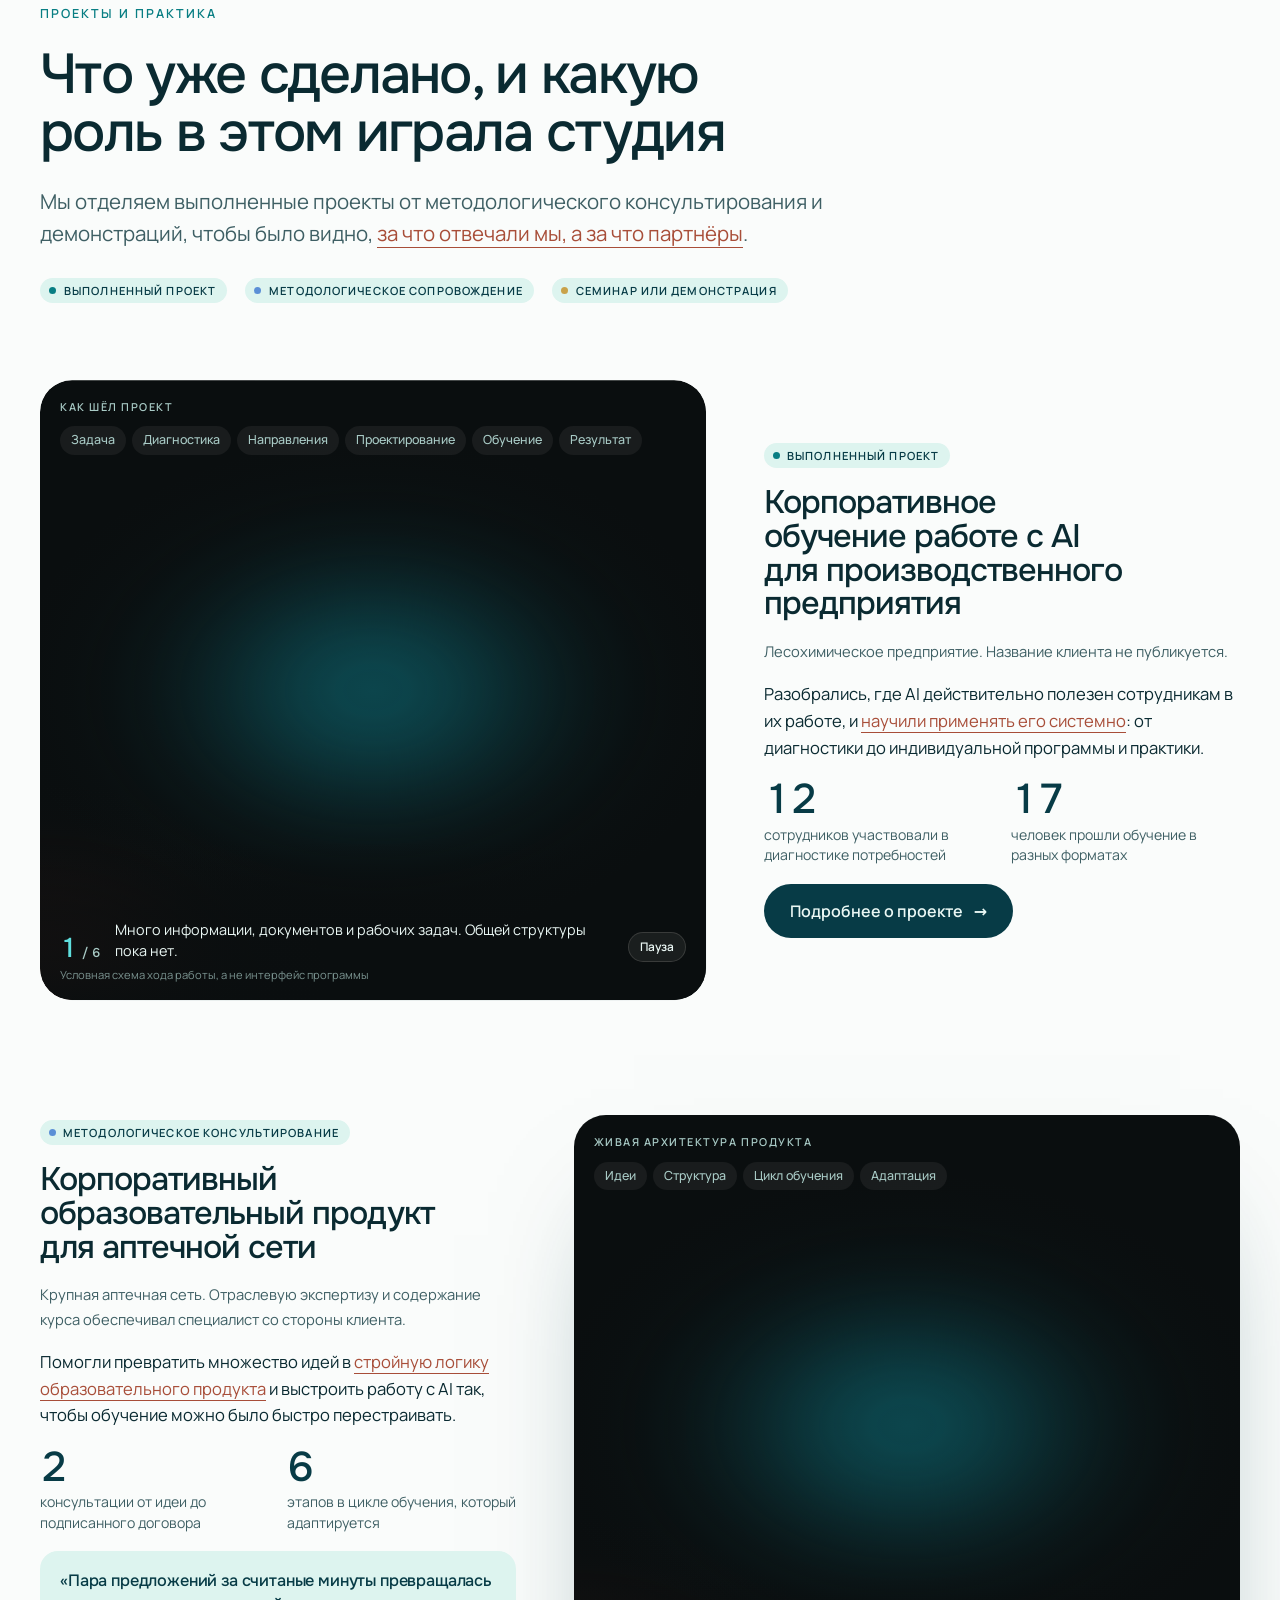
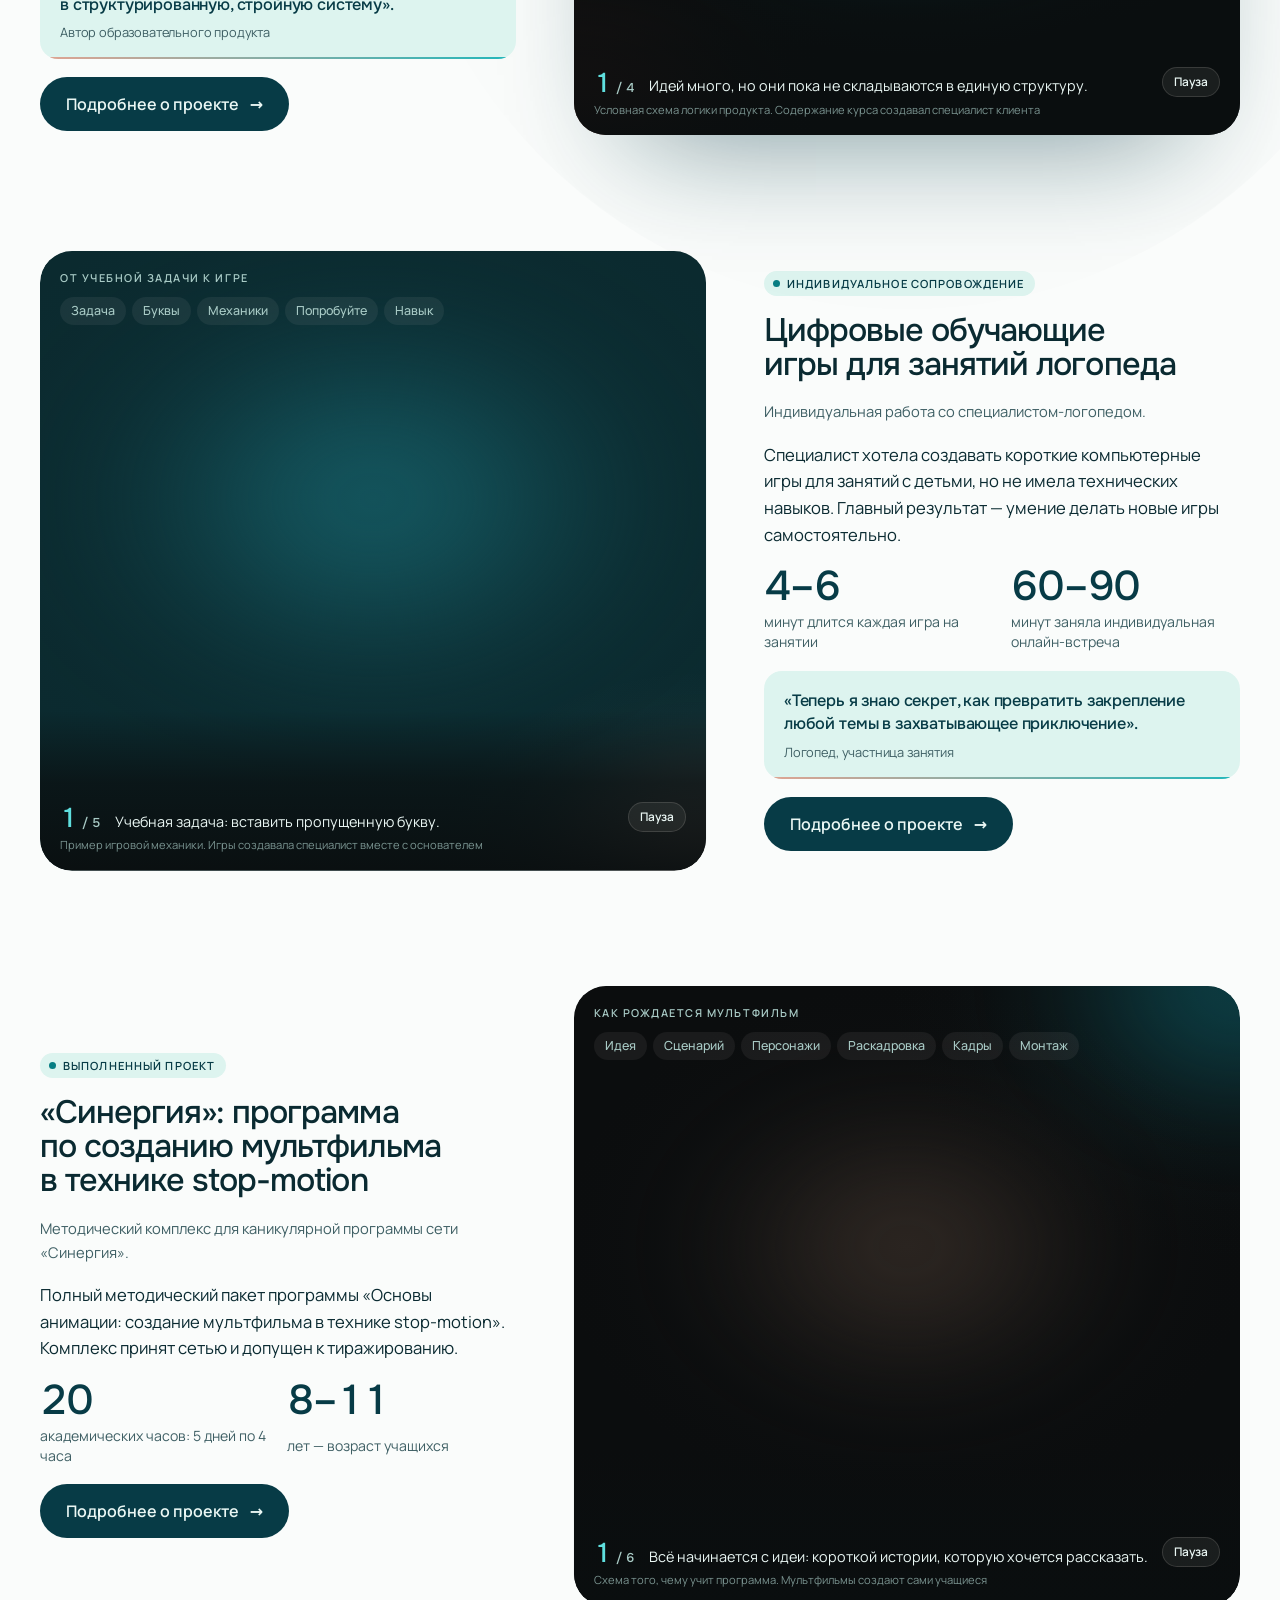
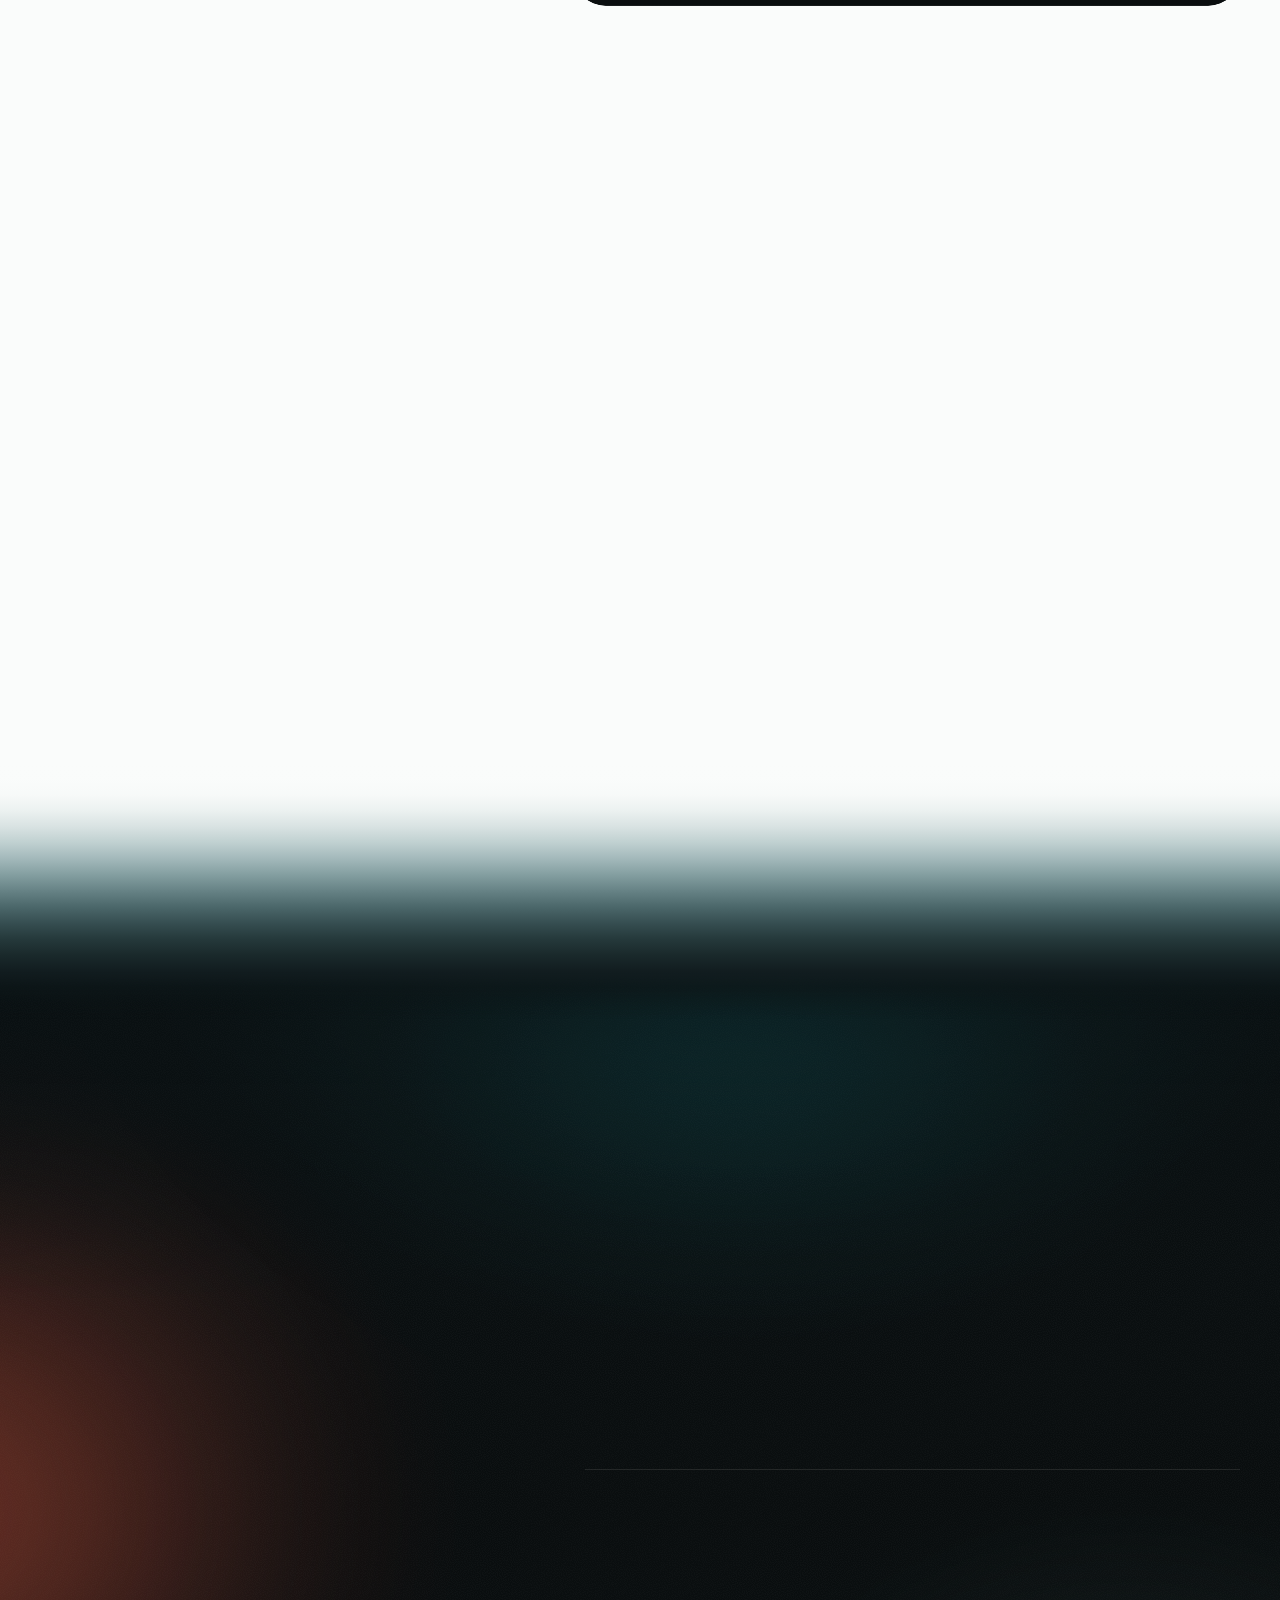
==== commit 844fb9f6: "Шрифты Onest и Manrope размещены на самом сайте вместо Google Fonts (лицензия OFL приложена); полити" ====
--- a/index.html
+++ b/index.html
@@ -41,9 +41,9 @@
 <meta name="twitter:image" content="https://aioasis29.github.io/assets/og-image.jpg">
 <meta name="twitter:image:alt" content="AI OASIS — сложное становится простым">
 <meta name="claude:viewport-fit-sides" content="cover">
-<link rel="preconnect" href="https://fonts.googleapis.com">
-<link rel="preconnect" href="https://fonts.gstatic.com" crossorigin>
-<link rel="stylesheet" href="https://fonts.googleapis.com/css2?family=Onest:wght@400;500;600&family=Manrope:wght@400;500;600&display=swap">
+<link rel="preload" href="assets/fonts/onest-cyrillic.woff2" as="font" type="font/woff2" crossorigin>
+<link rel="preload" href="assets/fonts/manrope-cyrillic.woff2" as="font" type="font/woff2" crossorigin>
+<link rel="stylesheet" href="assets/fonts/fonts.css">
 <style>
 /* Layout concept: «прилив и отлив» — глубокие бирюзовые сцены (hero, философия, метод, финал)
    чередуются со светлыми спокойными зонами для чтения. Асимметричная сетка 12 колонок,
--- a/assets/fonts/fonts.css
+++ b/assets/fonts/fonts.css
@@ -0,0 +1,352 @@
+/* Onest, Manrope — SIL Open Font License 1.1; локальные копии вместо Google Fonts */
+/* cyrillic-ext */
+@font-face {
+  font-family: 'Manrope';
+  font-style: normal;
+  font-weight: 400;
+  font-display: swap;
+  src: url(manrope-cyrillic-ext.woff2) format('woff2');
+  unicode-range: U+0460-052F, U+1C80-1C8A, U+20B4, U+2DE0-2DFF, U+A640-A69F, U+FE2E-FE2F;
+}
+/* cyrillic */
+@font-face {
+  font-family: 'Manrope';
+  font-style: normal;
+  font-weight: 400;
+  font-display: swap;
+  src: url(manrope-cyrillic.woff2) format('woff2');
+  unicode-range: U+0301, U+0400-045F, U+0490-0491, U+04B0-04B1, U+2116;
+}
+/* greek */
+@font-face {
+  font-family: 'Manrope';
+  font-style: normal;
+  font-weight: 400;
+  font-display: swap;
+  src: url(manrope-greek.woff2) format('woff2');
+  unicode-range: U+0370-0377, U+037A-037F, U+0384-038A, U+038C, U+038E-03A1, U+03A3-03FF;
+}
+/* vietnamese */
+@font-face {
+  font-family: 'Manrope';
+  font-style: normal;
+  font-weight: 400;
+  font-display: swap;
+  src: url(manrope-vietnamese.woff2) format('woff2');
+  unicode-range: U+0102-0103, U+0110-0111, U+0128-0129, U+0168-0169, U+01A0-01A1, U+01AF-01B0, U+0300-0301, U+0303-0304, U+0308-0309, U+0323, U+0329, U+1EA0-1EF9, U+20AB;
+}
+/* latin-ext */
+@font-face {
+  font-family: 'Manrope';
+  font-style: normal;
+  font-weight: 400;
+  font-display: swap;
+  src: url(manrope-latin-ext.woff2) format('woff2');
+  unicode-range: U+0100-02BA, U+02BD-02C5, U+02C7-02CC, U+02CE-02D7, U+02DD-02FF, U+0304, U+0308, U+0329, U+1D00-1DBF, U+1E00-1E9F, U+1EF2-1EFF, U+2020, U+20A0-20AB, U+20AD-20C4, U+2113, U+2C60-2C7F, U+A720-A7FF;
+}
+/* latin */
+@font-face {
+  font-family: 'Manrope';
+  font-style: normal;
+  font-weight: 400;
+  font-display: swap;
+  src: url(manrope-latin.woff2) format('woff2');
+  unicode-range: U+0000-00FF, U+0131, U+0152-0153, U+02BB-02BC, U+02C6, U+02DA, U+02DC, U+0304, U+0308, U+0329, U+2000-206F, U+20AC, U+2122, U+2191, U+2193, U+2212, U+2215, U+FEFF, U+FFFD;
+}
+/* cyrillic-ext */
+@font-face {
+  font-family: 'Manrope';
+  font-style: normal;
+  font-weight: 500;
+  font-display: swap;
+  src: url(manrope-cyrillic-ext.woff2) format('woff2');
+  unicode-range: U+0460-052F, U+1C80-1C8A, U+20B4, U+2DE0-2DFF, U+A640-A69F, U+FE2E-FE2F;
+}
+/* cyrillic */
+@font-face {
+  font-family: 'Manrope';
+  font-style: normal;
+  font-weight: 500;
+  font-display: swap;
+  src: url(manrope-cyrillic.woff2) format('woff2');
+  unicode-range: U+0301, U+0400-045F, U+0490-0491, U+04B0-04B1, U+2116;
+}
+/* greek */
+@font-face {
+  font-family: 'Manrope';
+  font-style: normal;
+  font-weight: 500;
+  font-display: swap;
+  src: url(manrope-greek.woff2) format('woff2');
+  unicode-range: U+0370-0377, U+037A-037F, U+0384-038A, U+038C, U+038E-03A1, U+03A3-03FF;
+}
+/* vietnamese */
+@font-face {
+  font-family: 'Manrope';
+  font-style: normal;
+  font-weight: 500;
+  font-display: swap;
+  src: url(manrope-vietnamese.woff2) format('woff2');
+  unicode-range: U+0102-0103, U+0110-0111, U+0128-0129, U+0168-0169, U+01A0-01A1, U+01AF-01B0, U+0300-0301, U+0303-0304, U+0308-0309, U+0323, U+0329, U+1EA0-1EF9, U+20AB;
+}
+/* latin-ext */
+@font-face {
+  font-family: 'Manrope';
+  font-style: normal;
+  font-weight: 500;
+  font-display: swap;
+  src: url(manrope-latin-ext.woff2) format('woff2');
+  unicode-range: U+0100-02BA, U+02BD-02C5, U+02C7-02CC, U+02CE-02D7, U+02DD-02FF, U+0304, U+0308, U+0329, U+1D00-1DBF, U+1E00-1E9F, U+1EF2-1EFF, U+2020, U+20A0-20AB, U+20AD-20C4, U+2113, U+2C60-2C7F, U+A720-A7FF;
+}
+/* latin */
+@font-face {
+  font-family: 'Manrope';
+  font-style: normal;
+  font-weight: 500;
+  font-display: swap;
+  src: url(manrope-latin.woff2) format('woff2');
+  unicode-range: U+0000-00FF, U+0131, U+0152-0153, U+02BB-02BC, U+02C6, U+02DA, U+02DC, U+0304, U+0308, U+0329, U+2000-206F, U+20AC, U+2122, U+2191, U+2193, U+2212, U+2215, U+FEFF, U+FFFD;
+}
+/* cyrillic-ext */
+@font-face {
+  font-family: 'Manrope';
+  font-style: normal;
+  font-weight: 600;
+  font-display: swap;
+  src: url(manrope-cyrillic-ext.woff2) format('woff2');
+  unicode-range: U+0460-052F, U+1C80-1C8A, U+20B4, U+2DE0-2DFF, U+A640-A69F, U+FE2E-FE2F;
+}
+/* cyrillic */
+@font-face {
+  font-family: 'Manrope';
+  font-style: normal;
+  font-weight: 600;
+  font-display: swap;
+  src: url(manrope-cyrillic.woff2) format('woff2');
+  unicode-range: U+0301, U+0400-045F, U+0490-0491, U+04B0-04B1, U+2116;
+}
+/* greek */
+@font-face {
+  font-family: 'Manrope';
+  font-style: normal;
+  font-weight: 600;
+  font-display: swap;
+  src: url(manrope-greek.woff2) format('woff2');
+  unicode-range: U+0370-0377, U+037A-037F, U+0384-038A, U+038C, U+038E-03A1, U+03A3-03FF;
+}
+/* vietnamese */
+@font-face {
+  font-family: 'Manrope';
+  font-style: normal;
+  font-weight: 600;
+  font-display: swap;
+  src: url(manrope-vietnamese.woff2) format('woff2');
+  unicode-range: U+0102-0103, U+0110-0111, U+0128-0129, U+0168-0169, U+01A0-01A1, U+01AF-01B0, U+0300-0301, U+0303-0304, U+0308-0309, U+0323, U+0329, U+1EA0-1EF9, U+20AB;
+}
+/* latin-ext */
+@font-face {
+  font-family: 'Manrope';
+  font-style: normal;
+  font-weight: 600;
+  font-display: swap;
+  src: url(manrope-latin-ext.woff2) format('woff2');
+  unicode-range: U+0100-02BA, U+02BD-02C5, U+02C7-02CC, U+02CE-02D7, U+02DD-02FF, U+0304, U+0308, U+0329, U+1D00-1DBF, U+1E00-1E9F, U+1EF2-1EFF, U+2020, U+20A0-20AB, U+20AD-20C4, U+2113, U+2C60-2C7F, U+A720-A7FF;
+}
+/* latin */
+@font-face {
+  font-family: 'Manrope';
+  font-style: normal;
+  font-weight: 600;
+  font-display: swap;
+  src: url(manrope-latin.woff2) format('woff2');
+  unicode-range: U+0000-00FF, U+0131, U+0152-0153, U+02BB-02BC, U+02C6, U+02DA, U+02DC, U+0304, U+0308, U+0329, U+2000-206F, U+20AC, U+2122, U+2191, U+2193, U+2212, U+2215, U+FEFF, U+FFFD;
+}
+/* cyrillic-ext */
+@font-face {
+  font-family: 'Onest';
+  font-style: normal;
+  font-weight: 400;
+  font-display: swap;
+  src: url(onest-cyrillic-ext.woff2) format('woff2');
+  unicode-range: U+0460-052F, U+1C80-1C8A, U+20B4, U+2DE0-2DFF, U+A640-A69F, U+FE2E-FE2F;
+}
+/* cyrillic */
+@font-face {
+  font-family: 'Onest';
+  font-style: normal;
+  font-weight: 400;
+  font-display: swap;
+  src: url(onest-cyrillic.woff2) format('woff2');
+  unicode-range: U+0301, U+0400-045F, U+0490-0491, U+04B0-04B1, U+2116;
+}
+/* math */
+@font-face {
+  font-family: 'Onest';
+  font-style: normal;
+  font-weight: 400;
+  font-display: swap;
+  src: url(onest-math.woff2) format('woff2');
+  unicode-range: U+0302-0303, U+0305, U+0307-0308, U+0310, U+0312, U+0315, U+031A, U+0326-0327, U+032C, U+032F-0330, U+0332-0333, U+0338, U+033A, U+0346, U+034D, U+0391-03A1, U+03A3-03A9, U+03B1-03C9, U+03D1, U+03D5-03D6, U+03F0-03F1, U+03F4-03F5, U+2016-2017, U+2034-2038, U+203C, U+2040, U+2043, U+2047, U+2050, U+2057, U+205F, U+2070-2071, U+2074-209F, U+20D0-20DC, U+20E1, U+20E5-20EF, U+2100-2112, U+2114-2115, U+2117-2121, U+2123-214F, U+2190, U+2192, U+2194-21AE, U+21B0-21E5, U+21F1-21F2, U+21F4-2211, U+2213-2214, U+2216-22FF, U+2308-230B, U+2310, U+2319, U+231C-2321, U+2336-237A, U+237C, U+2395, U+239B-23B7, U+23D0, U+23DC-23E1, U+2474-2475, U+25AF, U+25B3, U+25B7, U+25BD, U+25C1, U+25CA, U+25CC, U+25FB, U+266D-266F, U+27C0-27FF, U+2900-2AFF, U+2B0E-2B11, U+2B30-2B4C, U+2BFE, U+3030, U+FF5B, U+FF5D, U+1D400-1D7FF, U+1EE00-1EEFF;
+}
+/* symbols */
+@font-face {
+  font-family: 'Onest';
+  font-style: normal;
+  font-weight: 400;
+  font-display: swap;
+  src: url(onest-symbols.woff2) format('woff2');
+  unicode-range: U+0001-000C, U+000E-001F, U+007F-009F, U+20DD-20E0, U+20E2-20E4, U+2150-218F, U+2190, U+2192, U+2194-2199, U+21AF, U+21E6-21F0, U+21F3, U+2218-2219, U+2299, U+22C4-22C6, U+2300-243F, U+2440-244A, U+2460-24FF, U+25A0-27BF, U+2800-28FF, U+2921-2922, U+2981, U+29BF, U+29EB, U+2B00-2BFF, U+4DC0-4DFF, U+FFF9-FFFB, U+10140-1018E, U+10190-1019C, U+101A0, U+101D0-101FD, U+102E0-102FB, U+10E60-10E7E, U+1D2C0-1D2D3, U+1D2E0-1D37F, U+1F000-1F0FF, U+1F100-1F1AE, U+1F1E6-1F1FF, U+1F30D-1F30F, U+1F315, U+1F31C, U+1F31E, U+1F320-1F32C, U+1F336, U+1F378, U+1F37D, U+1F382, U+1F393-1F39F, U+1F3A7-1F3A8, U+1F3AC-1F3AF, U+1F3C2, U+1F3C4-1F3C6, U+1F3CA-1F3CE, U+1F3D4-1F3E0, U+1F3ED, U+1F3F1-1F3F3, U+1F3F5-1F3F7, U+1F408, U+1F415, U+1F41F, U+1F426, U+1F43F, U+1F441-1F442, U+1F444, U+1F446-1F449, U+1F44C-1F44E, U+1F453, U+1F46A, U+1F47D, U+1F4A3, U+1F4B0, U+1F4B3, U+1F4B9, U+1F4BB, U+1F4BF, U+1F4C8-1F4CB, U+1F4D6, U+1F4DA, U+1F4DF, U+1F4E3-1F4E6, U+1F4EA-1F4ED, U+1F4F7, U+1F4F9-1F4FB, U+1F4FD-1F4FE, U+1F503, U+1F507-1F50B, U+1F50D, U+1F512-1F513, U+1F53E-1F54A, U+1F54F-1F5FA, U+1F610, U+1F650-1F67F, U+1F687, U+1F68D, U+1F691, U+1F694, U+1F698, U+1F6AD, U+1F6B2, U+1F6B9-1F6BA, U+1F6BC, U+1F6C6-1F6CF, U+1F6D3-1F6D7, U+1F6E0-1F6EA, U+1F6F0-1F6F3, U+1F6F7-1F6FC, U+1F700-1F80B, U+1F810-1F847, U+1F850-1F859, U+1F860-1F887, U+1F890-1F8AD, U+1F8B0-1F8BB, U+1F8C0-1F8C1, U+1F8D0-1F8D8, U+1F900-1F90B, U+1F93B, U+1F946, U+1F984, U+1F996, U+1F9E9, U+1FA00-1FA6F, U+1FA70-1FA7C, U+1FA80-1FAC6, U+1FAC8, U+1FACC-1FADD, U+1FADF-1FAEB, U+1FAEF-1FAFA, U+1FB00-1FBFF;
+}
+/* vietnamese */
+@font-face {
+  font-family: 'Onest';
+  font-style: normal;
+  font-weight: 400;
+  font-display: swap;
+  src: url(onest-vietnamese.woff2) format('woff2');
+  unicode-range: U+0102-0103, U+0110-0111, U+0128-0129, U+0168-0169, U+01A0-01A1, U+01AF-01B0, U+0300-0301, U+0303-0304, U+0308-0309, U+0323, U+0329, U+1EA0-1EF9, U+20AB;
+}
+/* latin-ext */
+@font-face {
+  font-family: 'Onest';
+  font-style: normal;
+  font-weight: 400;
+  font-display: swap;
+  src: url(onest-latin-ext.woff2) format('woff2');
+  unicode-range: U+0100-02BA, U+02BD-02C5, U+02C7-02CC, U+02CE-02D7, U+02DD-02FF, U+0304, U+0308, U+0329, U+1D00-1DBF, U+1E00-1E9F, U+1EF2-1EFF, U+2020, U+20A0-20AB, U+20AD-20C4, U+2113, U+2C60-2C7F, U+A720-A7FF;
+}
+/* latin */
+@font-face {
+  font-family: 'Onest';
+  font-style: normal;
+  font-weight: 400;
+  font-display: swap;
+  src: url(onest-latin.woff2) format('woff2');
+  unicode-range: U+0000-00FF, U+0131, U+0152-0153, U+02BB-02BC, U+02C6, U+02DA, U+02DC, U+0304, U+0308, U+0329, U+2000-206F, U+20AC, U+2122, U+2191, U+2193, U+2212, U+2215, U+FEFF, U+FFFD;
+}
+/* cyrillic-ext */
+@font-face {
+  font-family: 'Onest';
+  font-style: normal;
+  font-weight: 500;
+  font-display: swap;
+  src: url(onest-cyrillic-ext.woff2) format('woff2');
+  unicode-range: U+0460-052F, U+1C80-1C8A, U+20B4, U+2DE0-2DFF, U+A640-A69F, U+FE2E-FE2F;
+}
+/* cyrillic */
+@font-face {
+  font-family: 'Onest';
+  font-style: normal;
+  font-weight: 500;
+  font-display: swap;
+  src: url(onest-cyrillic.woff2) format('woff2');
+  unicode-range: U+0301, U+0400-045F, U+0490-0491, U+04B0-04B1, U+2116;
+}
+/* math */
+@font-face {
+  font-family: 'Onest';
+  font-style: normal;
+  font-weight: 500;
+  font-display: swap;
+  src: url(onest-math.woff2) format('woff2');
+  unicode-range: U+0302-0303, U+0305, U+0307-0308, U+0310, U+0312, U+0315, U+031A, U+0326-0327, U+032C, U+032F-0330, U+0332-0333, U+0338, U+033A, U+0346, U+034D, U+0391-03A1, U+03A3-03A9, U+03B1-03C9, U+03D1, U+03D5-03D6, U+03F0-03F1, U+03F4-03F5, U+2016-2017, U+2034-2038, U+203C, U+2040, U+2043, U+2047, U+2050, U+2057, U+205F, U+2070-2071, U+2074-209F, U+20D0-20DC, U+20E1, U+20E5-20EF, U+2100-2112, U+2114-2115, U+2117-2121, U+2123-214F, U+2190, U+2192, U+2194-21AE, U+21B0-21E5, U+21F1-21F2, U+21F4-2211, U+2213-2214, U+2216-22FF, U+2308-230B, U+2310, U+2319, U+231C-2321, U+2336-237A, U+237C, U+2395, U+239B-23B7, U+23D0, U+23DC-23E1, U+2474-2475, U+25AF, U+25B3, U+25B7, U+25BD, U+25C1, U+25CA, U+25CC, U+25FB, U+266D-266F, U+27C0-27FF, U+2900-2AFF, U+2B0E-2B11, U+2B30-2B4C, U+2BFE, U+3030, U+FF5B, U+FF5D, U+1D400-1D7FF, U+1EE00-1EEFF;
+}
+/* symbols */
+@font-face {
+  font-family: 'Onest';
+  font-style: normal;
+  font-weight: 500;
+  font-display: swap;
+  src: url(onest-symbols.woff2) format('woff2');
+  unicode-range: U+0001-000C, U+000E-001F, U+007F-009F, U+20DD-20E0, U+20E2-20E4, U+2150-218F, U+2190, U+2192, U+2194-2199, U+21AF, U+21E6-21F0, U+21F3, U+2218-2219, U+2299, U+22C4-22C6, U+2300-243F, U+2440-244A, U+2460-24FF, U+25A0-27BF, U+2800-28FF, U+2921-2922, U+2981, U+29BF, U+29EB, U+2B00-2BFF, U+4DC0-4DFF, U+FFF9-FFFB, U+10140-1018E, U+10190-1019C, U+101A0, U+101D0-101FD, U+102E0-102FB, U+10E60-10E7E, U+1D2C0-1D2D3, U+1D2E0-1D37F, U+1F000-1F0FF, U+1F100-1F1AE, U+1F1E6-1F1FF, U+1F30D-1F30F, U+1F315, U+1F31C, U+1F31E, U+1F320-1F32C, U+1F336, U+1F378, U+1F37D, U+1F382, U+1F393-1F39F, U+1F3A7-1F3A8, U+1F3AC-1F3AF, U+1F3C2, U+1F3C4-1F3C6, U+1F3CA-1F3CE, U+1F3D4-1F3E0, U+1F3ED, U+1F3F1-1F3F3, U+1F3F5-1F3F7, U+1F408, U+1F415, U+1F41F, U+1F426, U+1F43F, U+1F441-1F442, U+1F444, U+1F446-1F449, U+1F44C-1F44E, U+1F453, U+1F46A, U+1F47D, U+1F4A3, U+1F4B0, U+1F4B3, U+1F4B9, U+1F4BB, U+1F4BF, U+1F4C8-1F4CB, U+1F4D6, U+1F4DA, U+1F4DF, U+1F4E3-1F4E6, U+1F4EA-1F4ED, U+1F4F7, U+1F4F9-1F4FB, U+1F4FD-1F4FE, U+1F503, U+1F507-1F50B, U+1F50D, U+1F512-1F513, U+1F53E-1F54A, U+1F54F-1F5FA, U+1F610, U+1F650-1F67F, U+1F687, U+1F68D, U+1F691, U+1F694, U+1F698, U+1F6AD, U+1F6B2, U+1F6B9-1F6BA, U+1F6BC, U+1F6C6-1F6CF, U+1F6D3-1F6D7, U+1F6E0-1F6EA, U+1F6F0-1F6F3, U+1F6F7-1F6FC, U+1F700-1F80B, U+1F810-1F847, U+1F850-1F859, U+1F860-1F887, U+1F890-1F8AD, U+1F8B0-1F8BB, U+1F8C0-1F8C1, U+1F8D0-1F8D8, U+1F900-1F90B, U+1F93B, U+1F946, U+1F984, U+1F996, U+1F9E9, U+1FA00-1FA6F, U+1FA70-1FA7C, U+1FA80-1FAC6, U+1FAC8, U+1FACC-1FADD, U+1FADF-1FAEB, U+1FAEF-1FAFA, U+1FB00-1FBFF;
+}
+/* vietnamese */
+@font-face {
+  font-family: 'Onest';
+  font-style: normal;
+  font-weight: 500;
+  font-display: swap;
+  src: url(onest-vietnamese.woff2) format('woff2');
+  unicode-range: U+0102-0103, U+0110-0111, U+0128-0129, U+0168-0169, U+01A0-01A1, U+01AF-01B0, U+0300-0301, U+0303-0304, U+0308-0309, U+0323, U+0329, U+1EA0-1EF9, U+20AB;
+}
+/* latin-ext */
+@font-face {
+  font-family: 'Onest';
+  font-style: normal;
+  font-weight: 500;
+  font-display: swap;
+  src: url(onest-latin-ext.woff2) format('woff2');
+  unicode-range: U+0100-02BA, U+02BD-02C5, U+02C7-02CC, U+02CE-02D7, U+02DD-02FF, U+0304, U+0308, U+0329, U+1D00-1DBF, U+1E00-1E9F, U+1EF2-1EFF, U+2020, U+20A0-20AB, U+20AD-20C4, U+2113, U+2C60-2C7F, U+A720-A7FF;
+}
+/* latin */
+@font-face {
+  font-family: 'Onest';
+  font-style: normal;
+  font-weight: 500;
+  font-display: swap;
+  src: url(onest-latin.woff2) format('woff2');
+  unicode-range: U+0000-00FF, U+0131, U+0152-0153, U+02BB-02BC, U+02C6, U+02DA, U+02DC, U+0304, U+0308, U+0329, U+2000-206F, U+20AC, U+2122, U+2191, U+2193, U+2212, U+2215, U+FEFF, U+FFFD;
+}
+/* cyrillic-ext */
+@font-face {
+  font-family: 'Onest';
+  font-style: normal;
+  font-weight: 600;
+  font-display: swap;
+  src: url(onest-cyrillic-ext.woff2) format('woff2');
+  unicode-range: U+0460-052F, U+1C80-1C8A, U+20B4, U+2DE0-2DFF, U+A640-A69F, U+FE2E-FE2F;
+}
+/* cyrillic */
+@font-face {
+  font-family: 'Onest';
+  font-style: normal;
+  font-weight: 600;
+  font-display: swap;
+  src: url(onest-cyrillic.woff2) format('woff2');
+  unicode-range: U+0301, U+0400-045F, U+0490-0491, U+04B0-04B1, U+2116;
+}
+/* math */
+@font-face {
+  font-family: 'Onest';
+  font-style: normal;
+  font-weight: 600;
+  font-display: swap;
+  src: url(onest-math.woff2) format('woff2');
+  unicode-range: U+0302-0303, U+0305, U+0307-0308, U+0310, U+0312, U+0315, U+031A, U+0326-0327, U+032C, U+032F-0330, U+0332-0333, U+0338, U+033A, U+0346, U+034D, U+0391-03A1, U+03A3-03A9, U+03B1-03C9, U+03D1, U+03D5-03D6, U+03F0-03F1, U+03F4-03F5, U+2016-2017, U+2034-2038, U+203C, U+2040, U+2043, U+2047, U+2050, U+2057, U+205F, U+2070-2071, U+2074-209F, U+20D0-20DC, U+20E1, U+20E5-20EF, U+2100-2112, U+2114-2115, U+2117-2121, U+2123-214F, U+2190, U+2192, U+2194-21AE, U+21B0-21E5, U+21F1-21F2, U+21F4-2211, U+2213-2214, U+2216-22FF, U+2308-230B, U+2310, U+2319, U+231C-2321, U+2336-237A, U+237C, U+2395, U+239B-23B7, U+23D0, U+23DC-23E1, U+2474-2475, U+25AF, U+25B3, U+25B7, U+25BD, U+25C1, U+25CA, U+25CC, U+25FB, U+266D-266F, U+27C0-27FF, U+2900-2AFF, U+2B0E-2B11, U+2B30-2B4C, U+2BFE, U+3030, U+FF5B, U+FF5D, U+1D400-1D7FF, U+1EE00-1EEFF;
+}
+/* symbols */
+@font-face {
+  font-family: 'Onest';
+  font-style: normal;
+  font-weight: 600;
+  font-display: swap;
+  src: url(onest-symbols.woff2) format('woff2');
+  unicode-range: U+0001-000C, U+000E-001F, U+007F-009F, U+20DD-20E0, U+20E2-20E4, U+2150-218F, U+2190, U+2192, U+2194-2199, U+21AF, U+21E6-21F0, U+21F3, U+2218-2219, U+2299, U+22C4-22C6, U+2300-243F, U+2440-244A, U+2460-24FF, U+25A0-27BF, U+2800-28FF, U+2921-2922, U+2981, U+29BF, U+29EB, U+2B00-2BFF, U+4DC0-4DFF, U+FFF9-FFFB, U+10140-1018E, U+10190-1019C, U+101A0, U+101D0-101FD, U+102E0-102FB, U+10E60-10E7E, U+1D2C0-1D2D3, U+1D2E0-1D37F, U+1F000-1F0FF, U+1F100-1F1AE, U+1F1E6-1F1FF, U+1F30D-1F30F, U+1F315, U+1F31C, U+1F31E, U+1F320-1F32C, U+1F336, U+1F378, U+1F37D, U+1F382, U+1F393-1F39F, U+1F3A7-1F3A8, U+1F3AC-1F3AF, U+1F3C2, U+1F3C4-1F3C6, U+1F3CA-1F3CE, U+1F3D4-1F3E0, U+1F3ED, U+1F3F1-1F3F3, U+1F3F5-1F3F7, U+1F408, U+1F415, U+1F41F, U+1F426, U+1F43F, U+1F441-1F442, U+1F444, U+1F446-1F449, U+1F44C-1F44E, U+1F453, U+1F46A, U+1F47D, U+1F4A3, U+1F4B0, U+1F4B3, U+1F4B9, U+1F4BB, U+1F4BF, U+1F4C8-1F4CB, U+1F4D6, U+1F4DA, U+1F4DF, U+1F4E3-1F4E6, U+1F4EA-1F4ED, U+1F4F7, U+1F4F9-1F4FB, U+1F4FD-1F4FE, U+1F503, U+1F507-1F50B, U+1F50D, U+1F512-1F513, U+1F53E-1F54A, U+1F54F-1F5FA, U+1F610, U+1F650-1F67F, U+1F687, U+1F68D, U+1F691, U+1F694, U+1F698, U+1F6AD, U+1F6B2, U+1F6B9-1F6BA, U+1F6BC, U+1F6C6-1F6CF, U+1F6D3-1F6D7, U+1F6E0-1F6EA, U+1F6F0-1F6F3, U+1F6F7-1F6FC, U+1F700-1F80B, U+1F810-1F847, U+1F850-1F859, U+1F860-1F887, U+1F890-1F8AD, U+1F8B0-1F8BB, U+1F8C0-1F8C1, U+1F8D0-1F8D8, U+1F900-1F90B, U+1F93B, U+1F946, U+1F984, U+1F996, U+1F9E9, U+1FA00-1FA6F, U+1FA70-1FA7C, U+1FA80-1FAC6, U+1FAC8, U+1FACC-1FADD, U+1FADF-1FAEB, U+1FAEF-1FAFA, U+1FB00-1FBFF;
+}
+/* vietnamese */
+@font-face {
+  font-family: 'Onest';
+  font-style: normal;
+  font-weight: 600;
+  font-display: swap;
+  src: url(onest-vietnamese.woff2) format('woff2');
+  unicode-range: U+0102-0103, U+0110-0111, U+0128-0129, U+0168-0169, U+01A0-01A1, U+01AF-01B0, U+0300-0301, U+0303-0304, U+0308-0309, U+0323, U+0329, U+1EA0-1EF9, U+20AB;
+}
+/* latin-ext */
+@font-face {
+  font-family: 'Onest';
+  font-style: normal;
+  font-weight: 600;
+  font-display: swap;
+  src: url(onest-latin-ext.woff2) format('woff2');
+  unicode-range: U+0100-02BA, U+02BD-02C5, U+02C7-02CC, U+02CE-02D7, U+02DD-02FF, U+0304, U+0308, U+0329, U+1D00-1DBF, U+1E00-1E9F, U+1EF2-1EFF, U+2020, U+20A0-20AB, U+20AD-20C4, U+2113, U+2C60-2C7F, U+A720-A7FF;
+}
+/* latin */
+@font-face {
+  font-family: 'Onest';
+  font-style: normal;
+  font-weight: 600;
+  font-display: swap;
+  src: url(onest-latin.woff2) format('woff2');
+  unicode-range: U+0000-00FF, U+0131, U+0152-0153, U+02BB-02BC, U+02C6, U+02DA, U+02DC, U+0304, U+0308, U+0329, U+2000-206F, U+20AC, U+2122, U+2191, U+2193, U+2212, U+2215, U+FEFF, U+FFFD;
+}
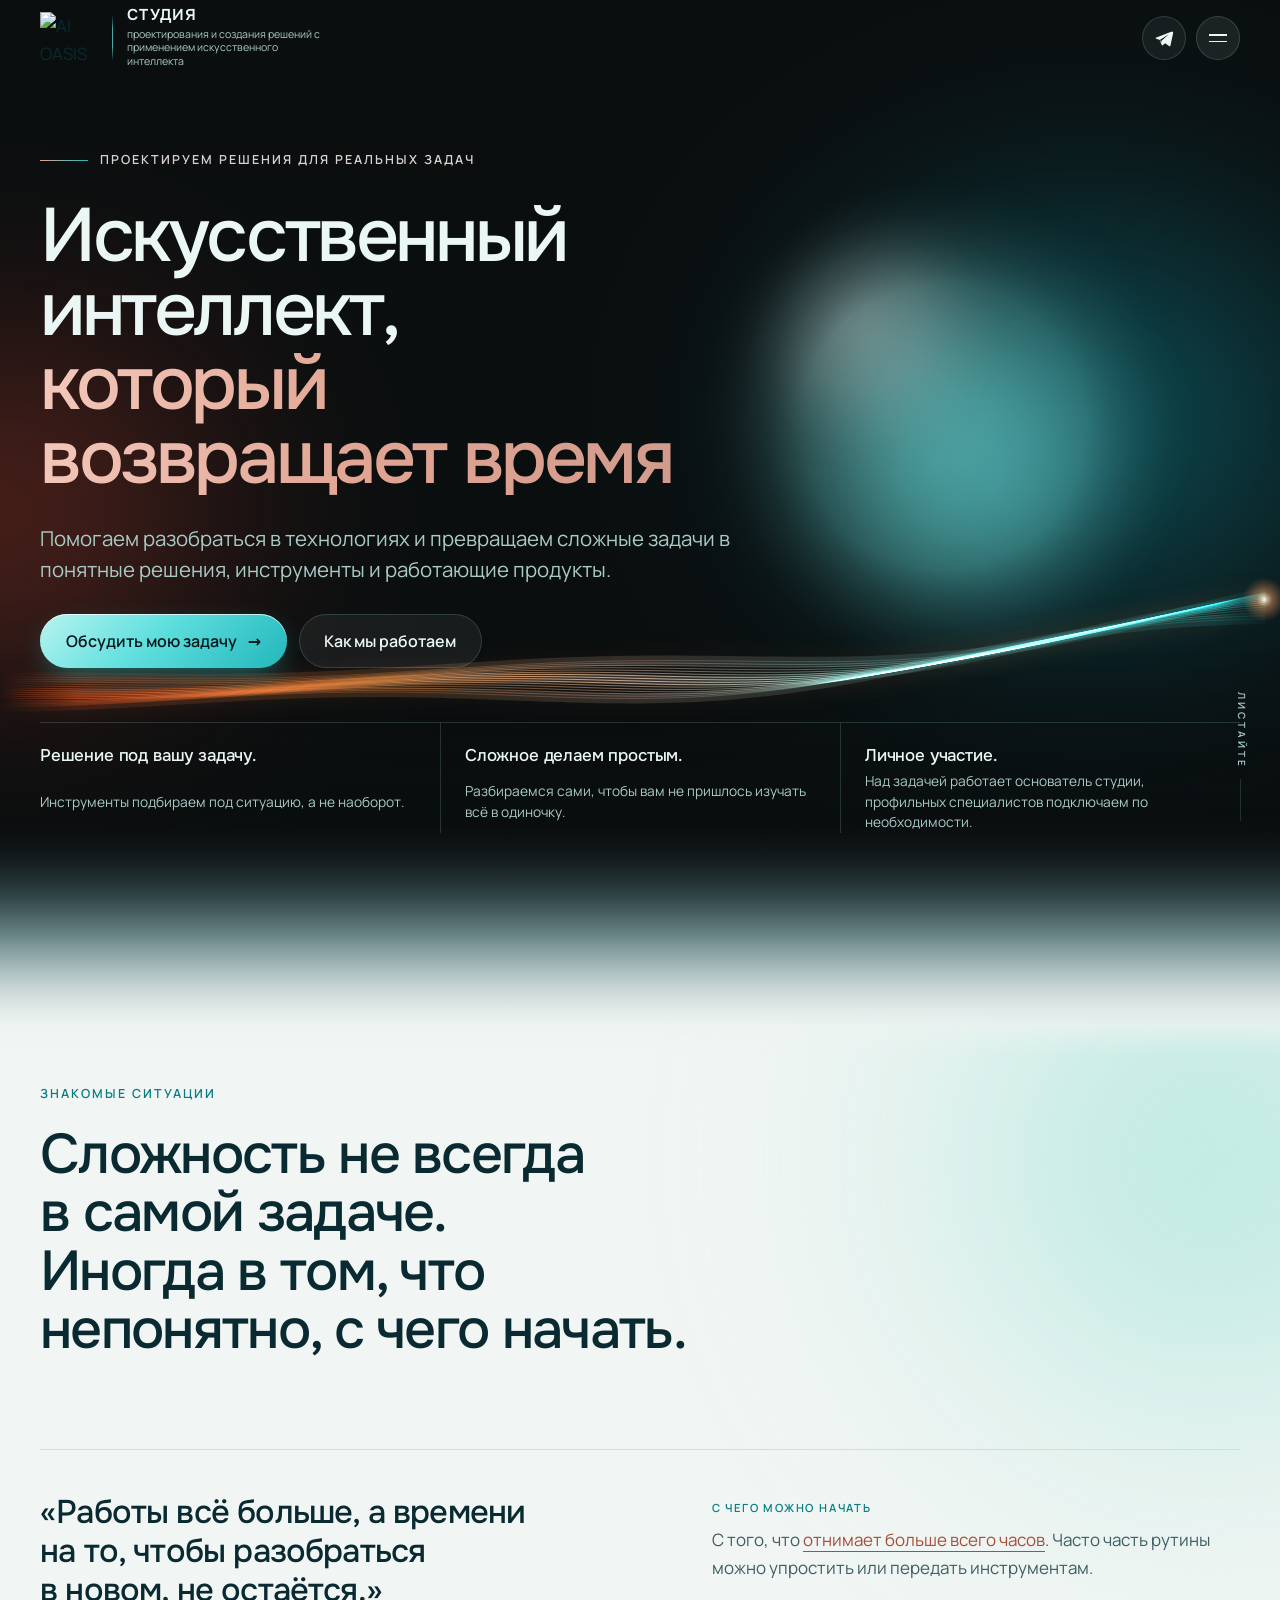
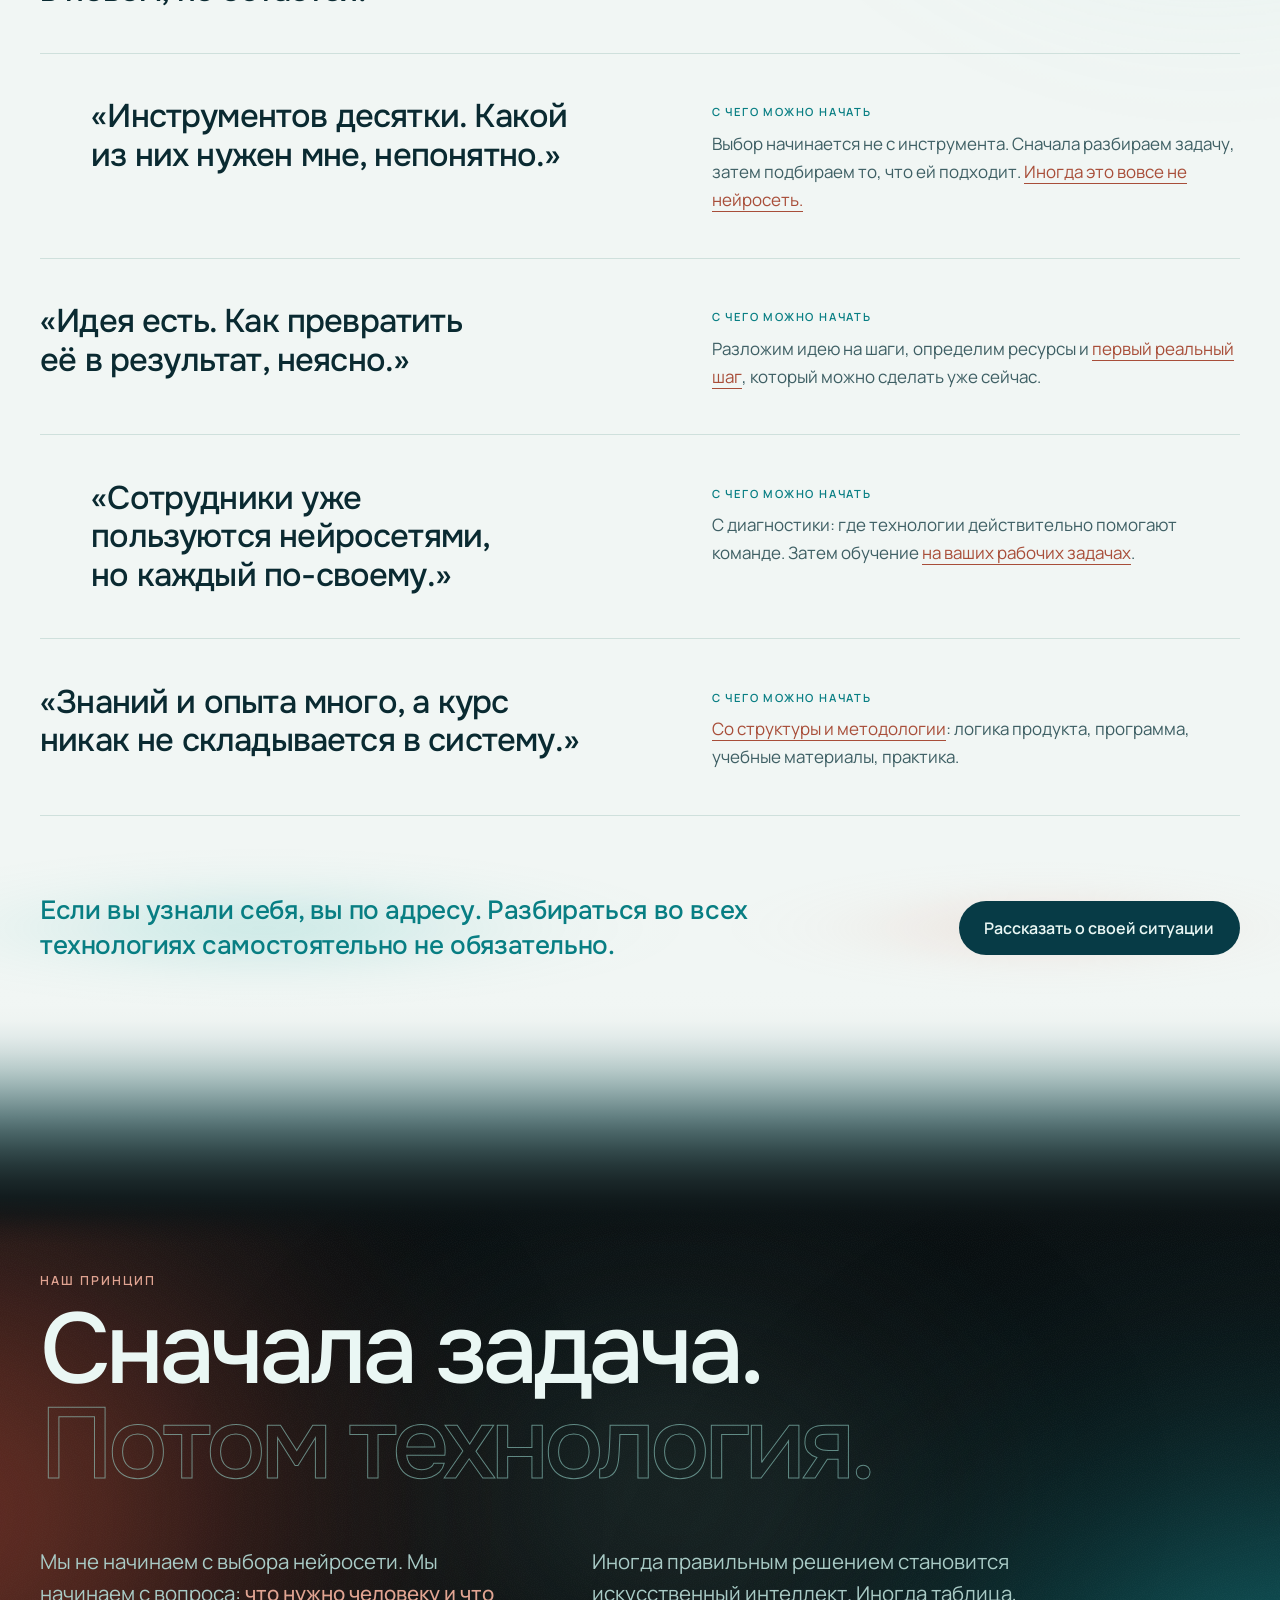
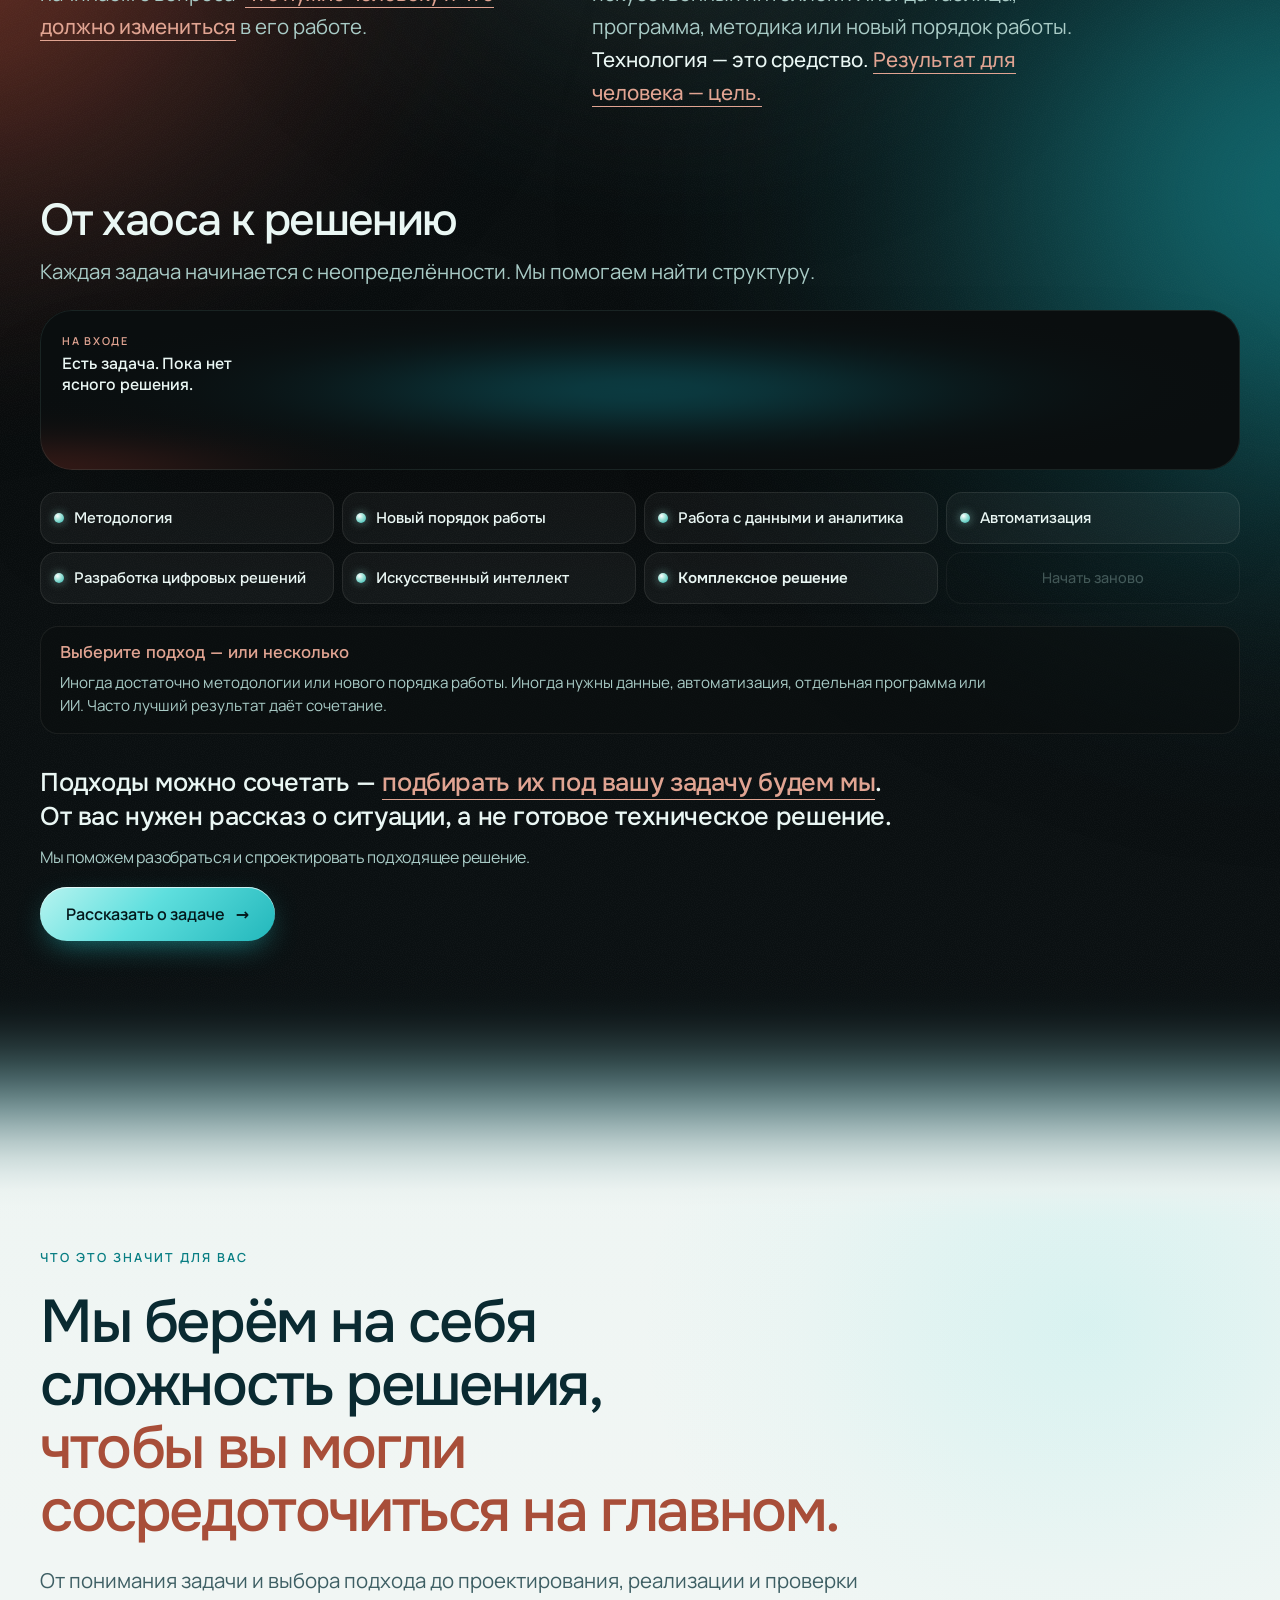
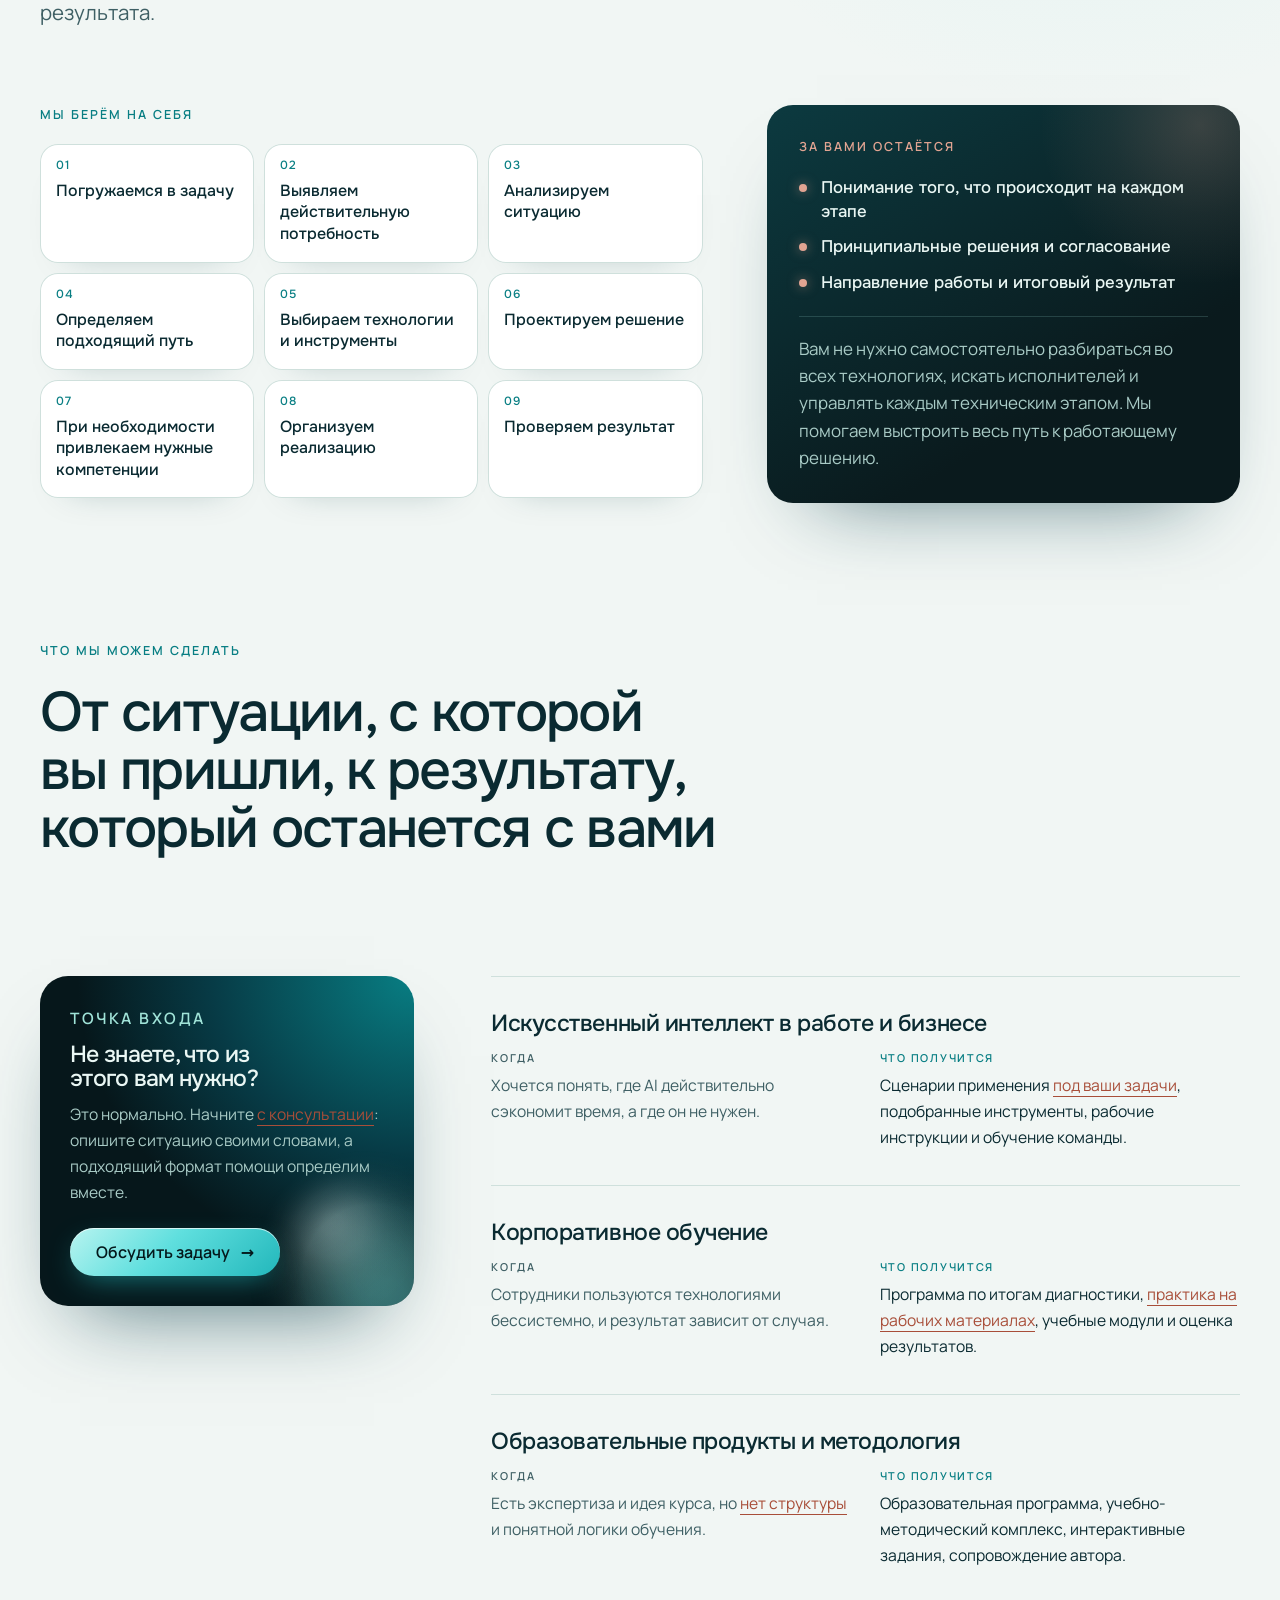
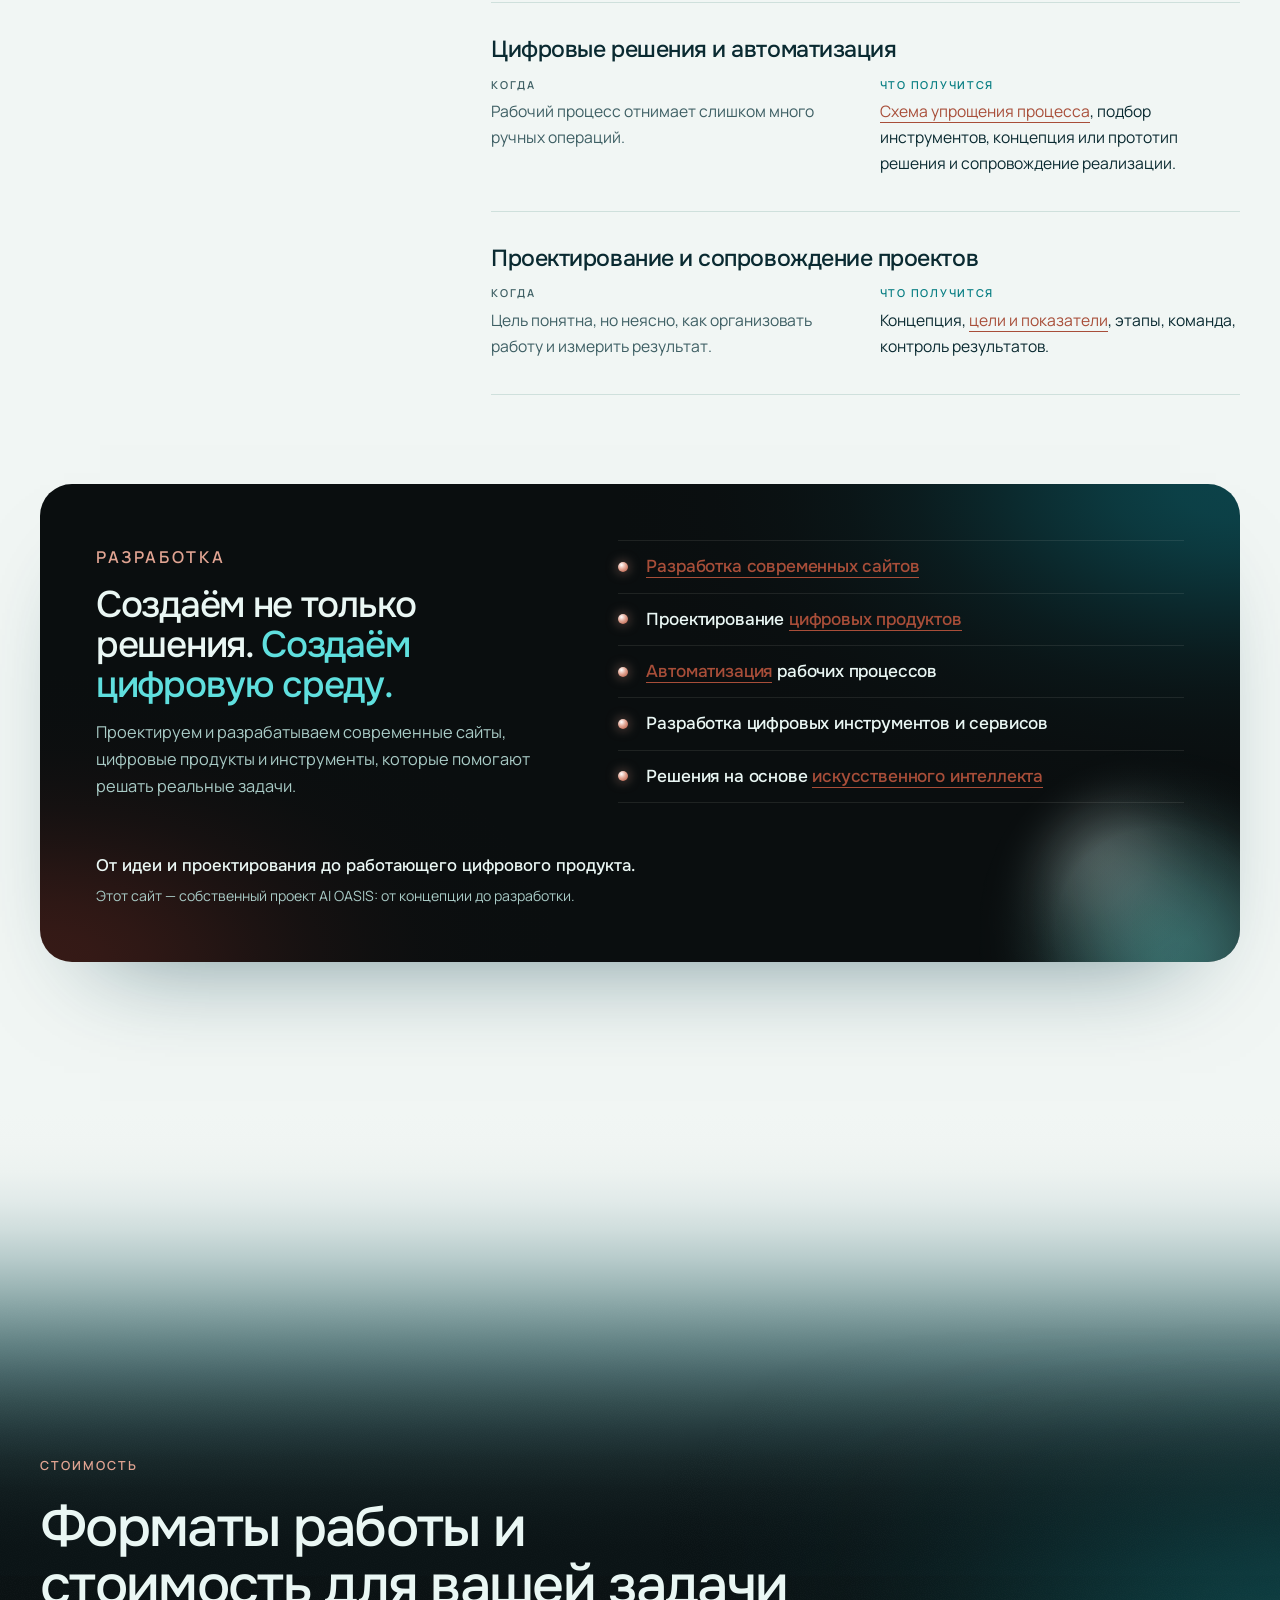
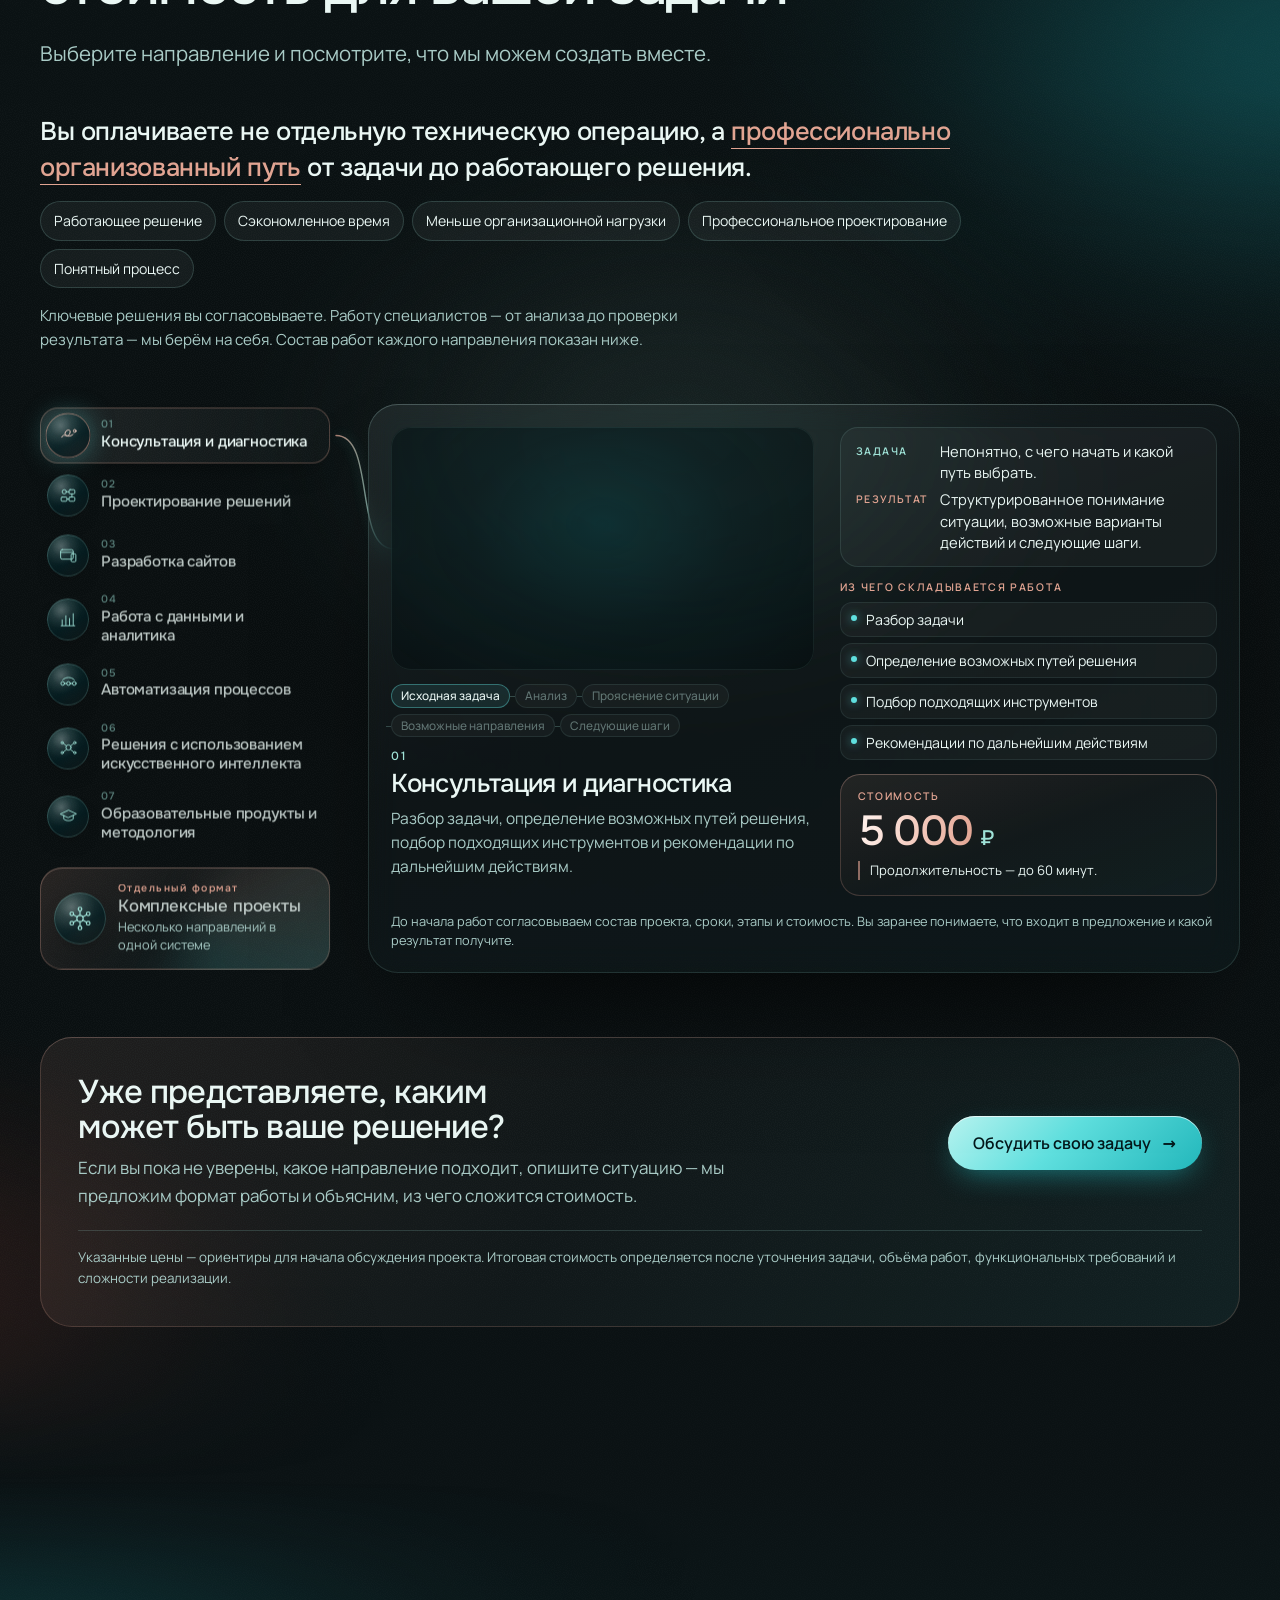
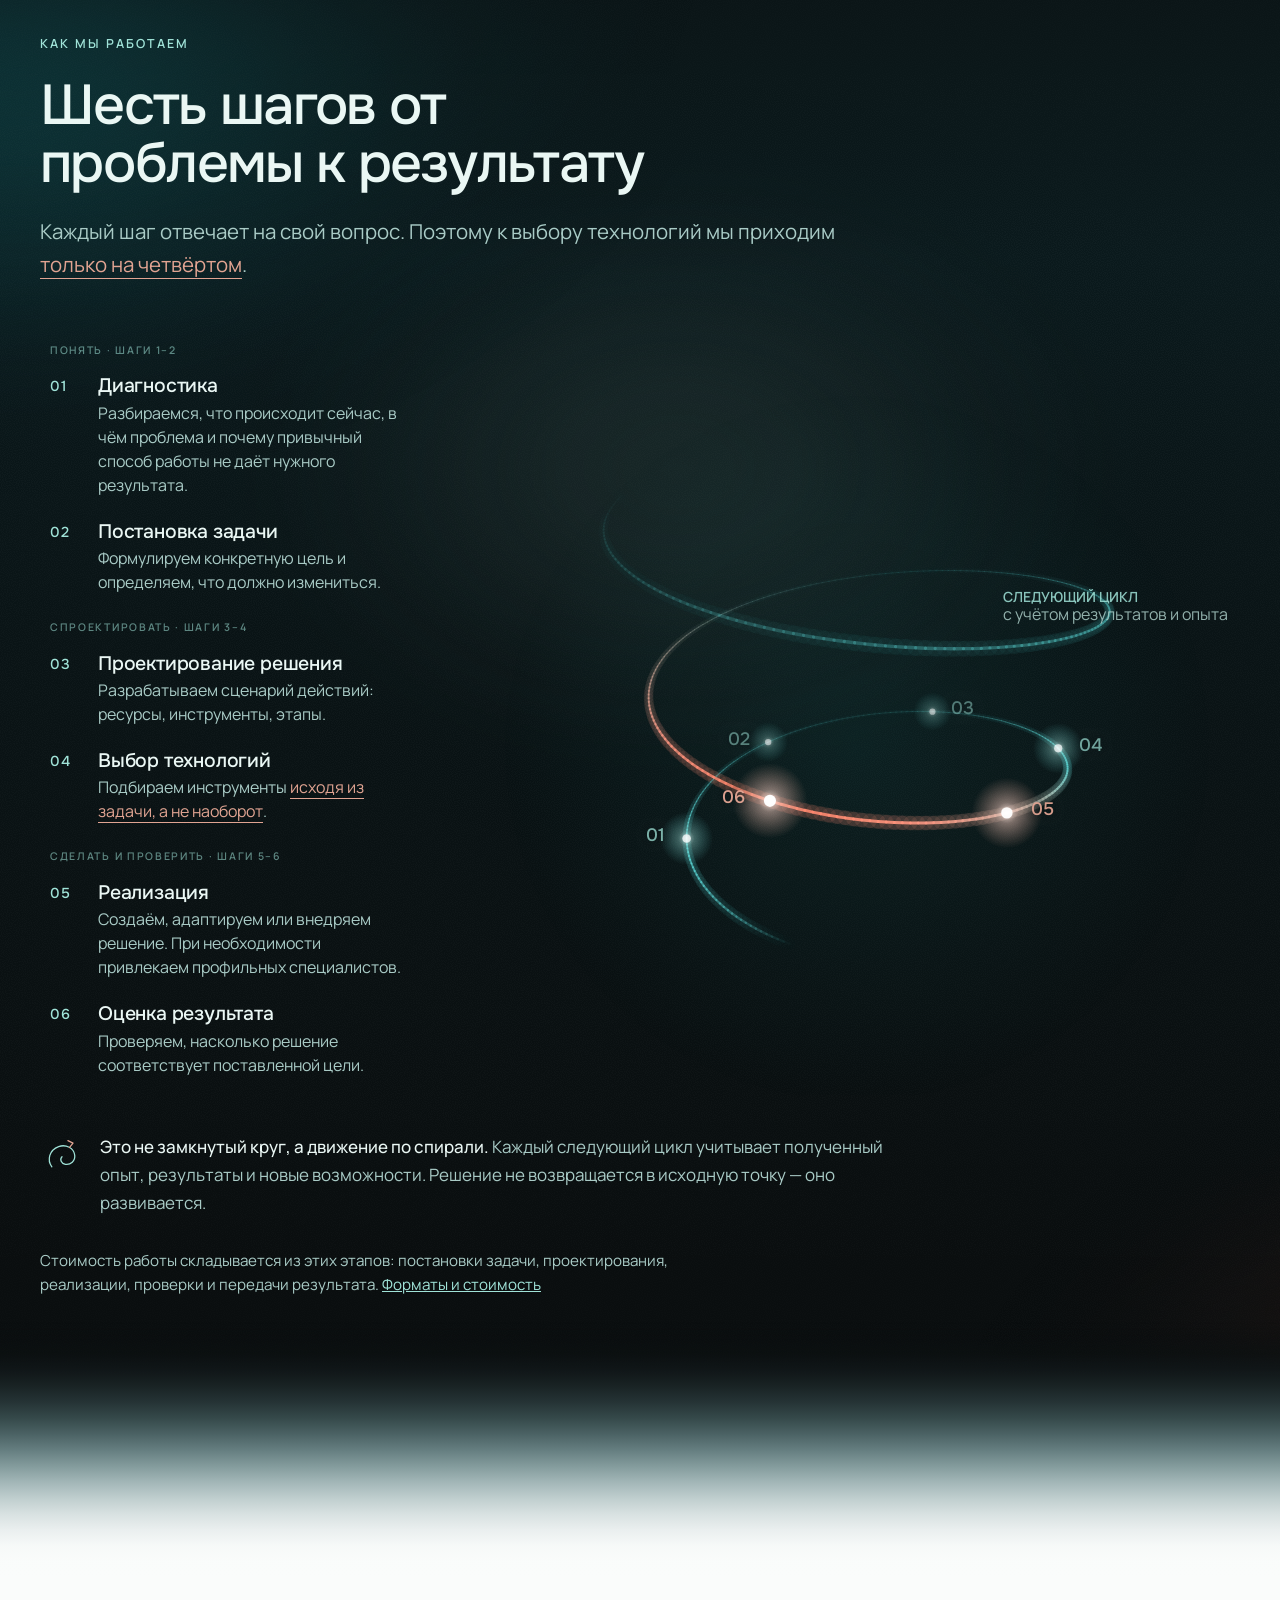
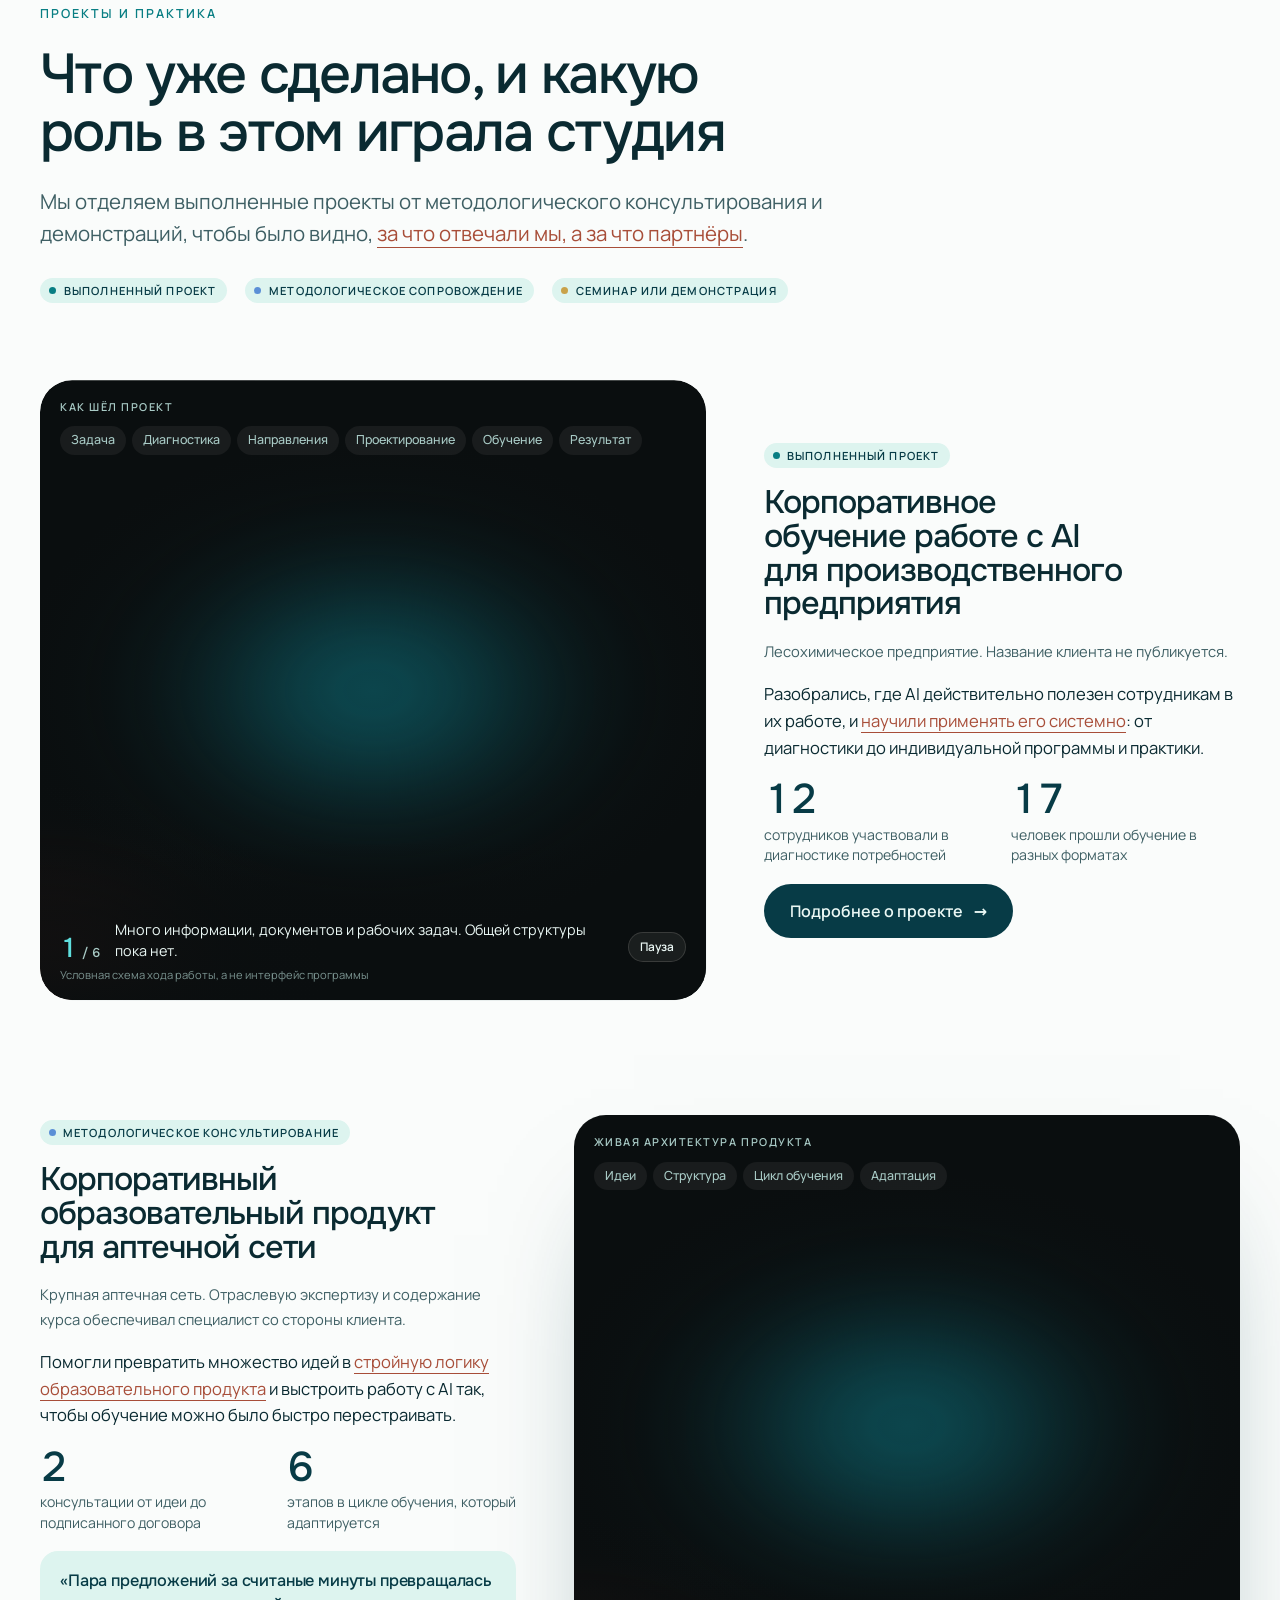
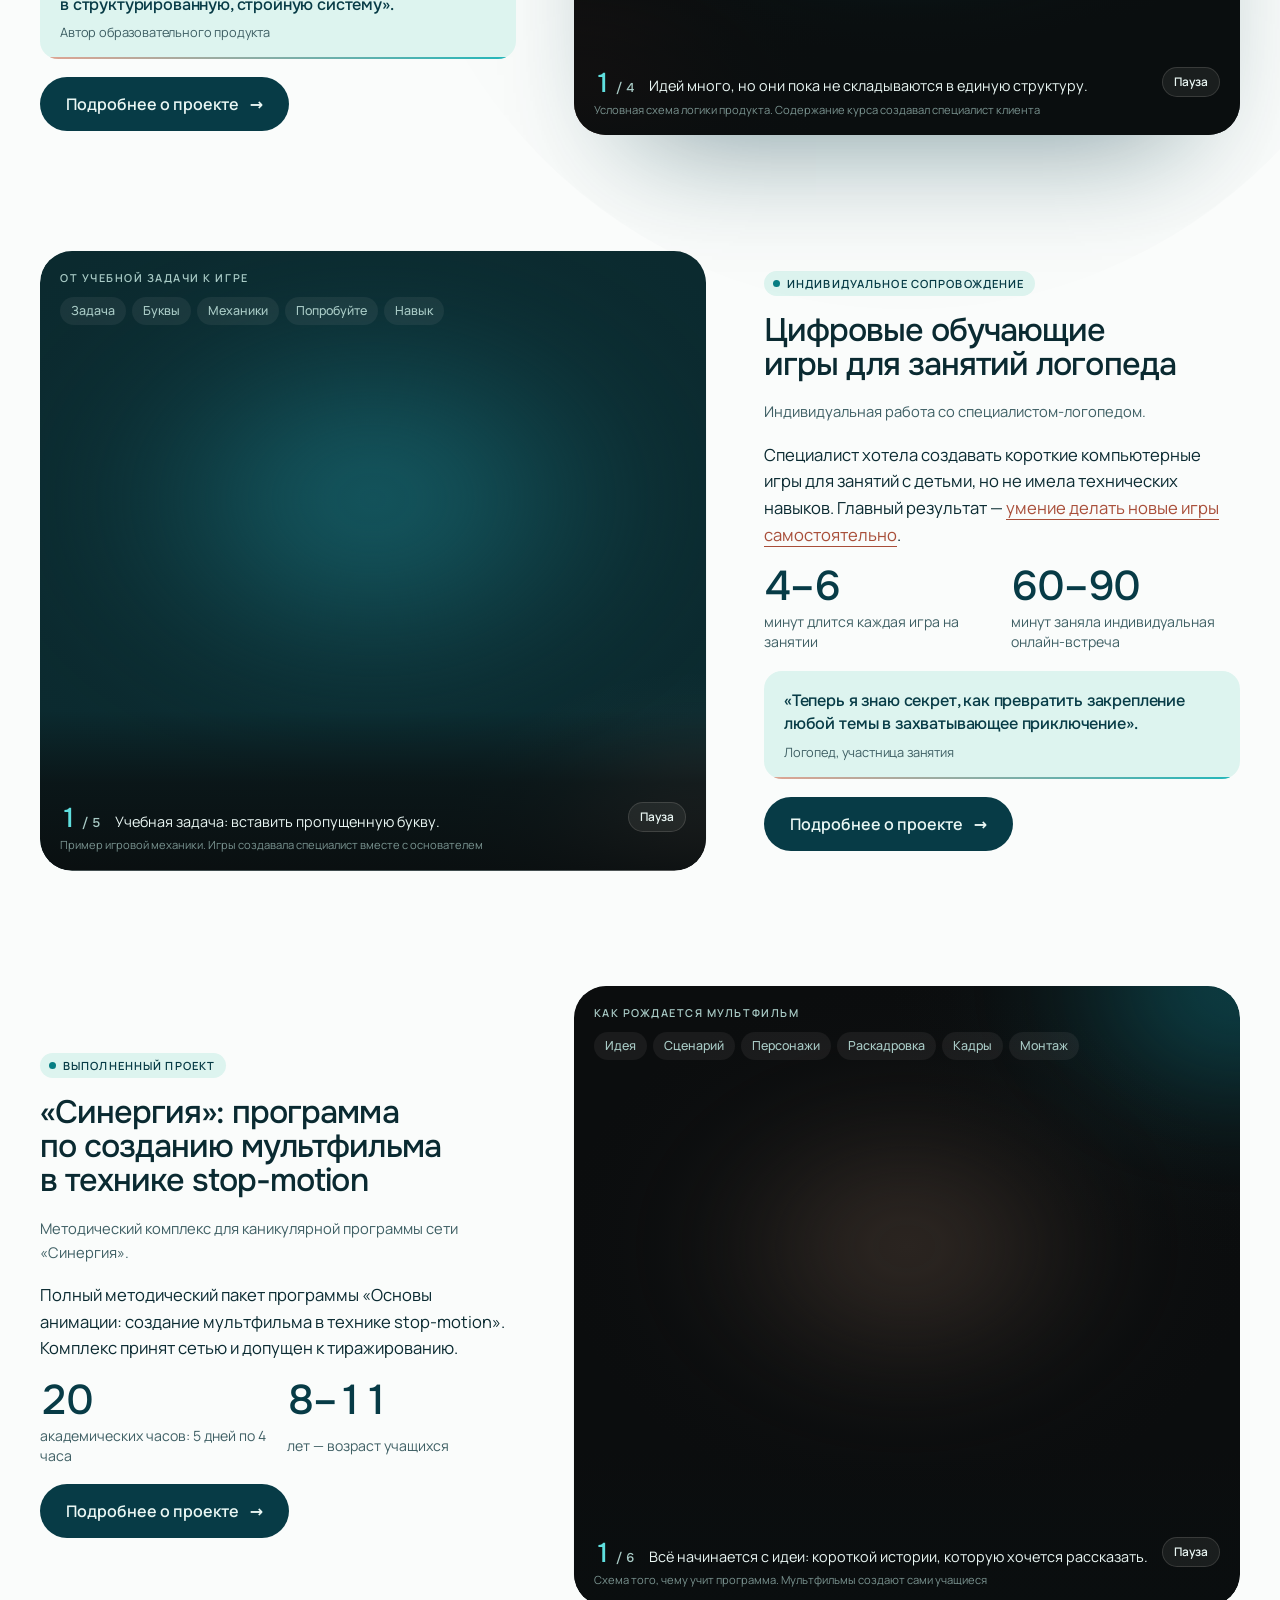
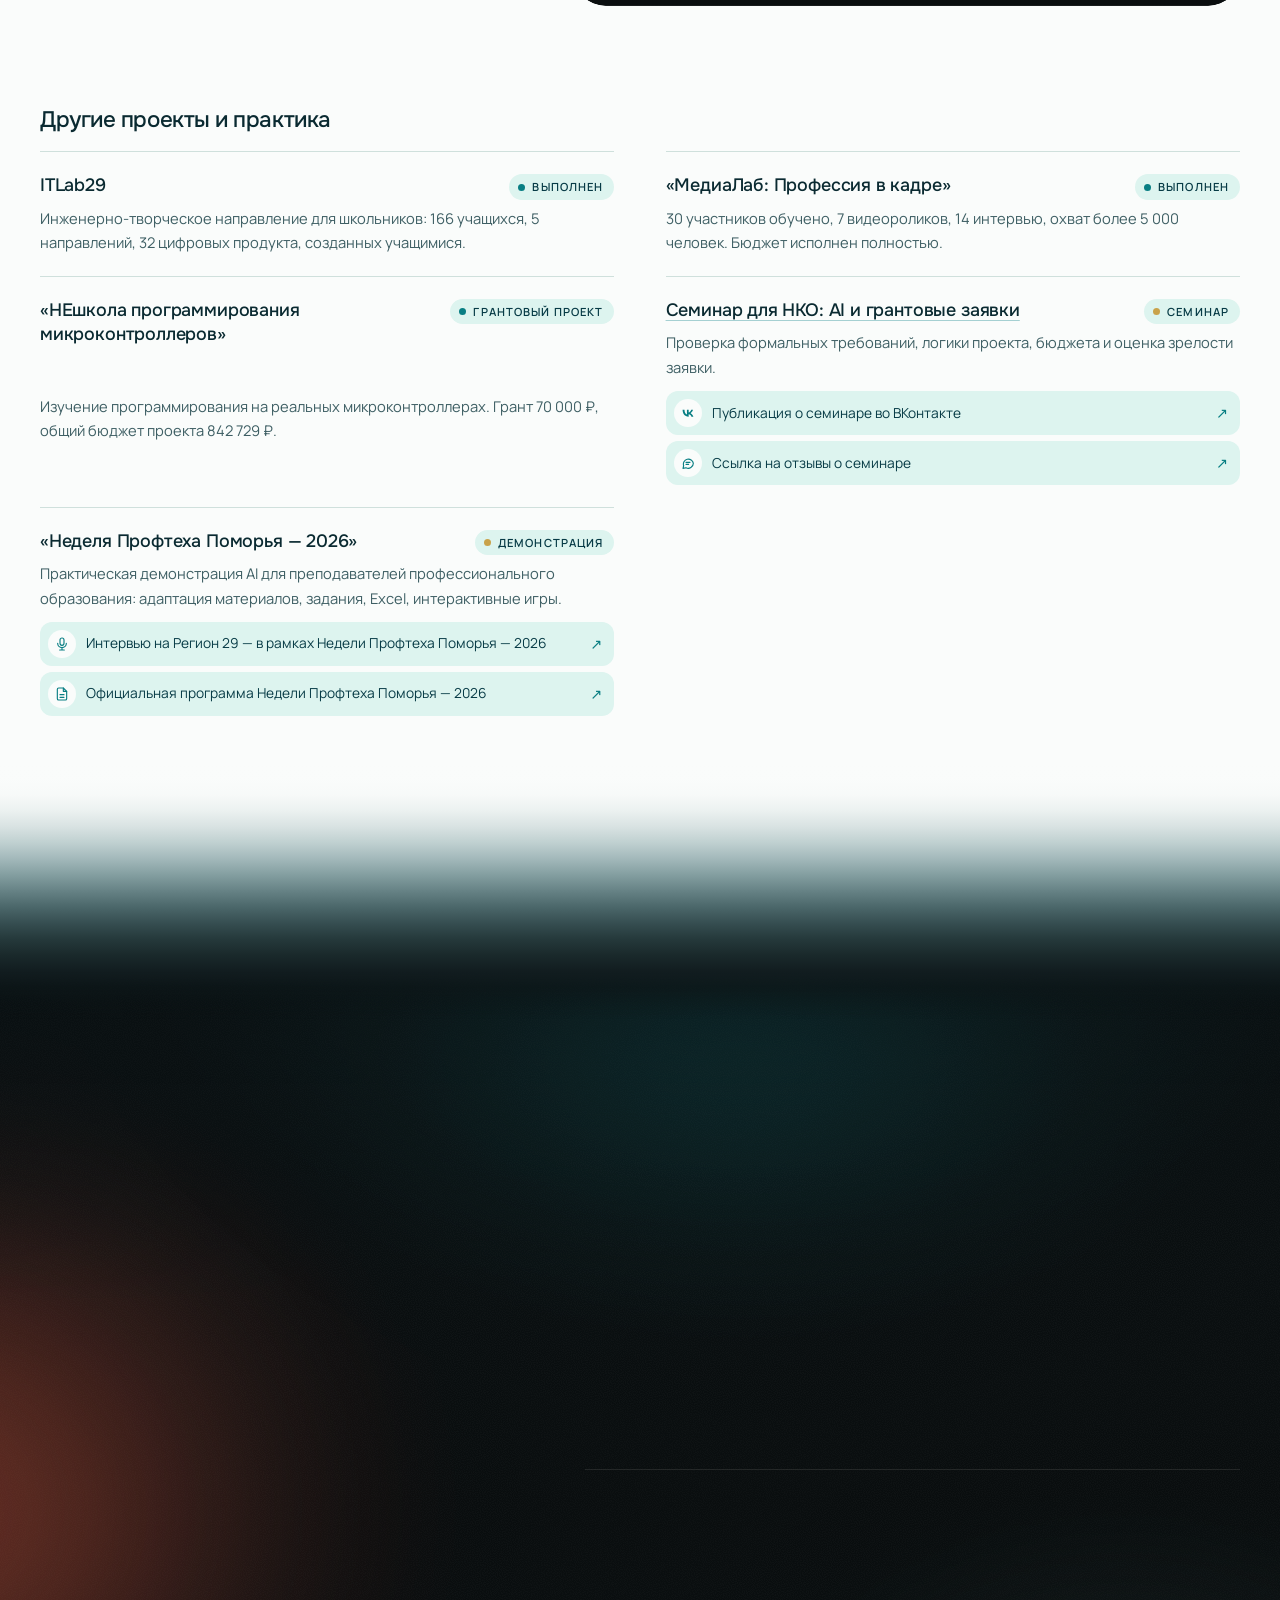
==== commit b253aa2b: "Плавная и надёжная навигация по ссылкам внутри страницы (переход доводится до цели, если его оборвал" ====
--- a/index.html
+++ b/index.html
@@ -2257,6 +2257,43 @@
   mnav.addEventListener('click',function(e){if(e.target.closest('a'))setMenu(false)});
   addEventListener('keydown',function(e){if(e.key==='Escape')setMenu(false)});
 
+  /* переходы по ссылкам внутри страницы: плавная прокрутка браузера (она идёт отдельно от основного потока и не
+     дёргается, пока работают 3D-сцены) плюс контроль прибытия. Встроенную прокрутку обрывают остаточные инерционные
+     события колеса или тачпада после быстрого пролистывания, а раскрытие блоков по пути может сдвинуть цель —
+     тогда кажется, что ссылка «не сработала». Когда прокрутка остановилась не у цели, она продолжается к пересчитанной цели. */
+  (function(){
+    var reduceM=matchMedia('(prefers-reduced-motion: reduce)').matches, watch=0, el=null, tries=0, lastY=0, still=0, t0=0, tF=0;
+    function targetY(){ return el ? Math.max(0, Math.min(Math.round(el.getBoundingClientRect().top+scrollY), document.documentElement.scrollHeight-innerHeight)) : 0; }
+    function fire(){ tF=performance.now(); scrollTo({top:targetY(),behavior:reduceM?'instant':'smooth'}); }
+    function stop(){ clearInterval(watch); watch=0; }
+    function check(){
+      var y=scrollY, el_=performance.now()-t0; still=Math.abs(y-lastY)<1?still+1:0; lastY=y;
+      if(el_>8000){ stop(); return; }
+      if(still<3) return;                                   /* ещё едет (или только что остановилась) */
+      if(Math.abs(targetY()-y)<=3){ if(el_>1200) stop(); return; }   /* у цели; чуть ждём поздней инерции */
+      if(tries>=6){ stop(); return; }
+      if(performance.now()-tF<900) return;                  /* не перезапускаем чаще раза в 0,9 с */
+      tries++; still=0; fire();                             /* остановилась не у цели — продолжаем к пересчитанной цели */
+    }
+    function go(target){ stop(); el=target; tries=0; still=0; lastY=scrollY; t0=performance.now(); fire(); watch=setInterval(check,150); }
+    /* пользователь сам взялся за прокрутку — не мешаем. Инерция прошлого жеста — это непрерывный поток событий колеса
+       с затухающей силой; новый жест начинается после паузы или резко сильнее предыдущего события. */
+    ['pointerdown','touchstart','keydown'].forEach(function(ev){ addEventListener(ev,function(){ if(watch) stop(); },{passive:true}); });
+    var wT=0, wD=0;
+    addEventListener('wheel',function(e){ var now=performance.now(), d=Math.abs(e.deltaY)+Math.abs(e.deltaX);
+      if(watch && now-t0>150 && (now-wT>400 || d>wD*1.5+2)) stop();
+      wT=now; wD=d; },{passive:true});
+    document.addEventListener('click',function(e){
+      if(e.defaultPrevented || e.button!==0 || e.metaKey || e.ctrlKey || e.shiftKey || e.altKey) return;
+      var a=e.target.closest && e.target.closest('a[href^="#"]'); if(!a || a.target || a.closest('[role=dialog]')) return;
+      var id=decodeURIComponent(a.getAttribute('href').slice(1)), t=id?document.getElementById(id):null;
+      if(!t) return;
+      e.preventDefault();
+      try{ history.pushState(null,'','#'+id); }catch(_){}
+      go(t);
+    });
+  })();
+
   /* появление секций: элементы видимы в покое, анимация играет только для тех, что въезжают снизу */
   var reduce=matchMedia('(prefers-reduced-motion: reduce)').matches;
   if(!reduce && 'IntersectionObserver' in window){
@@ -2369,7 +2406,7 @@
       }
     }
     function loop(now){
-      var dt=Math.min(.05,(now-last)/1000||.016); last=now;
+      var dt=Math.min(.12,(now-last)/1000||.016); last=now;
       if(!done) step(dt); else { idle+=dt; phiT+=dt*.04; }  /* после раскрытия — очень медленное вращение */
       phi+=(phiT-phi)*Math.min(1,dt*2.2); var ft=fitTarget(phiT), fk=Math.min(1,dt*2.2); fitS+=(ft.s-fitS)*fk; fitX+=(ft.x-fitX)*fk; fitY+=(ft.y-fitY)*fk;
       draw();
@@ -2434,10 +2471,13 @@
     var reveal=0, revealStart=0, raf=0, onScreen=true, began=false;
     function size(){
       var dpr=Math.min(window.devicePixelRatio||1,2); W=hero.clientWidth; H=hero.clientHeight; mob=W<860;
-      c.width=Math.round(W*dpr); c.height=Math.round(H*dpr); ctx.setTransform(dpr,0,0,dpr,0,0);
       var hr=hero.getBoundingClientRect();
       if(mob){ var cp=hero.querySelector('.hero-copy').getBoundingClientRect(); y0=cp.top-hr.top-34; y1=y0-36; }
       else { var pr=hero.querySelector('.principles').getBoundingClientRect(); y0=pr.top-hr.top-24; y1=pr.top-hr.top-92; }
+      /* холст — только полоса волны (с запасом на амплитуду и свечение), а не весь первый экран: в 5–8 раз меньше пикселей на кадр */
+      var bt=Math.max(0,Math.floor(Math.min(y0,y1)-110)), bh=Math.max(1,Math.min(H,Math.ceil(Math.max(y0,y1)+110))-bt);
+      c.style.top=bt+'px'; c.style.bottom='auto'; c.style.height=bh+'px'; c.style.transformOrigin='50% '+(H/2-bt)+'px';
+      c.width=Math.round(W*dpr); c.height=Math.round(bh*dpr); ctx.setTransform(dpr,0,0,dpr,0,-bt*dpr);
     }
     function yAt(u,t,f){
       var base=y0+(y1-y0)*u, amp=(mob?10:9)+(mob?14:20)*u;
@@ -3070,12 +3110,13 @@
   /* адаптивная плотность пикселей: если кадры стабильно дольше ~22 мс, снижаем шаг за шагом (не ниже 1) */
   let fAcc=0,fCnt=0,fPrev=0,dprNow=renderer.getPixelRatio();
   function adaptHero(t){ if(fPrev){ fAcc+=t-fPrev; fCnt++; } fPrev=t;
-    if(fCnt>=90){ const avg=fAcc/fCnt; fAcc=0; fCnt=0; if(avg>22 && dprNow>1){ dprNow=Math.max(1,dprNow-.25); renderer.setPixelRatio(dprNow); layout(); } } }
+    if(fCnt>=90){ const avg=fAcc/fCnt; fAcc=0; fCnt=0; if(avg>20 && dprNow>1){ dprNow=Math.max(1,dprNow-.25); renderer.setPixelRatio(dprNow); layout(); } } }
   function loop(t){ render(t); adaptHero(t); raf=requestAnimationFrame(loop); }
   function start(){ if(running||reduce) return; running=true; raf=requestAnimationFrame(loop); }
   function stop(){ running=false; cancelAnimationFrame(raf); fPrev=0; }
-  new IntersectionObserver(es=>es.forEach(e=>e.isIntersecting?start():stop())).observe(hero);
-  document.addEventListener('visibilitychange',()=>document.hidden?stop():start());
+  let heroOn=false;
+  new IntersectionObserver(es=>es.forEach(e=>{ heroOn=e.isIntersecting; heroOn&&!document.hidden?start():stop(); })).observe(hero);
+  document.addEventListener('visibilitychange',()=>document.hidden||!heroOn?stop():start());
 
   /* ---------- финальная сцена: тот же фирменный знак, свой маленький холст, работает только на экране ---------- */
   (function(){
@@ -3234,8 +3275,10 @@
   if (reduce) still();
   else {
     frame(0.016);
-    new IntersectionObserver(es => es.forEach(e => (e.isIntersecting ? start() : stop())), { rootMargin: '80px' }).observe(host);
-    document.addEventListener('visibilitychange', () => (document.hidden ? stop() : start()));
+    /* сцена работает, только пока она на экране и вкладка открыта */
+    let onScreen = false;
+    new IntersectionObserver(es => es.forEach(e => { onScreen = e.isIntersecting; onScreen && !document.hidden ? start() : stop(); }), { rootMargin: '80px' }).observe(host);
+    document.addEventListener('visibilitychange', () => (document.hidden || !onScreen ? stop() : start()));
   }
   requestAnimationFrame(() => host.classList.add('gl-ready'));
   return api;
@@ -3344,11 +3387,11 @@
       }
       quad.material = comp; renderer.setRenderTarget(null); renderer.render(post, cam);
     },
-    /* автоподстройка: если кадры стабильно дольше ~25 мс, снижаем внутреннее разрешение */
+    /* автоподстройка: если кадры стабильно дольше ~21 мс (ниже ~48 к/с), снижаем внутреннее разрешение — плавность важнее */
     adapt(dt, onChange) {
       acc += dt; cnt++; if (cnt < 90) return;
       const avg = acc / cnt; acc = 0; cnt = 0;
-      if (avg > 0.025 && quality < 3) { quality++; if (quality > 1) renderer.setPixelRatio(Math.max(1.25, renderer.getPixelRatio() - 0.5)); onChange && onChange(); }
+      if (avg > 0.021 && quality < 3) { quality++; if (quality > 1) renderer.setPixelRatio(Math.max(1, renderer.getPixelRatio() - 0.5)); onChange && onChange(); }
     },
     dispose() { [rtMain, rtA, rtB].forEach(r => r.dispose()); [bright, blur, comp].forEach(m => m.dispose()); quad.geometry.dispose(); }
   };
@@ -4999,16 +5042,16 @@
 
   /* ---------- цикл: только когда блок на экране ---------- */
   let raf = 0, running = false, last = 0, visible = false;
-  /* автоподстройка: если кадры стабильно дольше ~25 мс, снижаем внутреннее разрешение (сначала суперсэмплинг, затем плотность) */
+  /* автоподстройка: если кадры стабильно дольше ~21 мс, снижаем внутреннее разрешение (сначала суперсэмплинг, затем плотность) */
   let acc = 0, cnt = 0;
   function adapt(dt) {
     acc += dt; cnt++;
     if (cnt < 90) return;
     const avg = acc / cnt; acc = 0; cnt = 0;
-    if (avg > 0.025 && quality < 3) {
+    if (avg > 0.021 && quality < 3) {
       quality++;
       mirG.visible = false; /* первым отключается отражение в полу: заметно легче, композиция сохраняется */
-      if (quality > 1) renderer.setPixelRatio(Math.max(1.25, renderer.getPixelRatio() - 0.5));
+      if (quality > 1) renderer.setPixelRatio(Math.max(1, renderer.getPixelRatio() - 0.5));
       resize();
     }
   }
@@ -5587,8 +5630,9 @@
     still();
   } else {
     frame(0.016);
-    new IntersectionObserver(es => es.forEach(e => (e.isIntersecting ? start() : stop())), { rootMargin: '100px' }).observe(host);
-    document.addEventListener('visibilitychange', () => (document.hidden ? stop() : start()));
+    let onScreen = false;
+    new IntersectionObserver(es => es.forEach(e => { onScreen = e.isIntersecting; onScreen && !document.hidden ? start() : stop(); }), { rootMargin: '100px' }).observe(host);
+    document.addEventListener('visibilitychange', () => (document.hidden || !onScreen ? stop() : start()));
   }
   requestAnimationFrame(() => host.classList.add('gl-ready'));
 })();
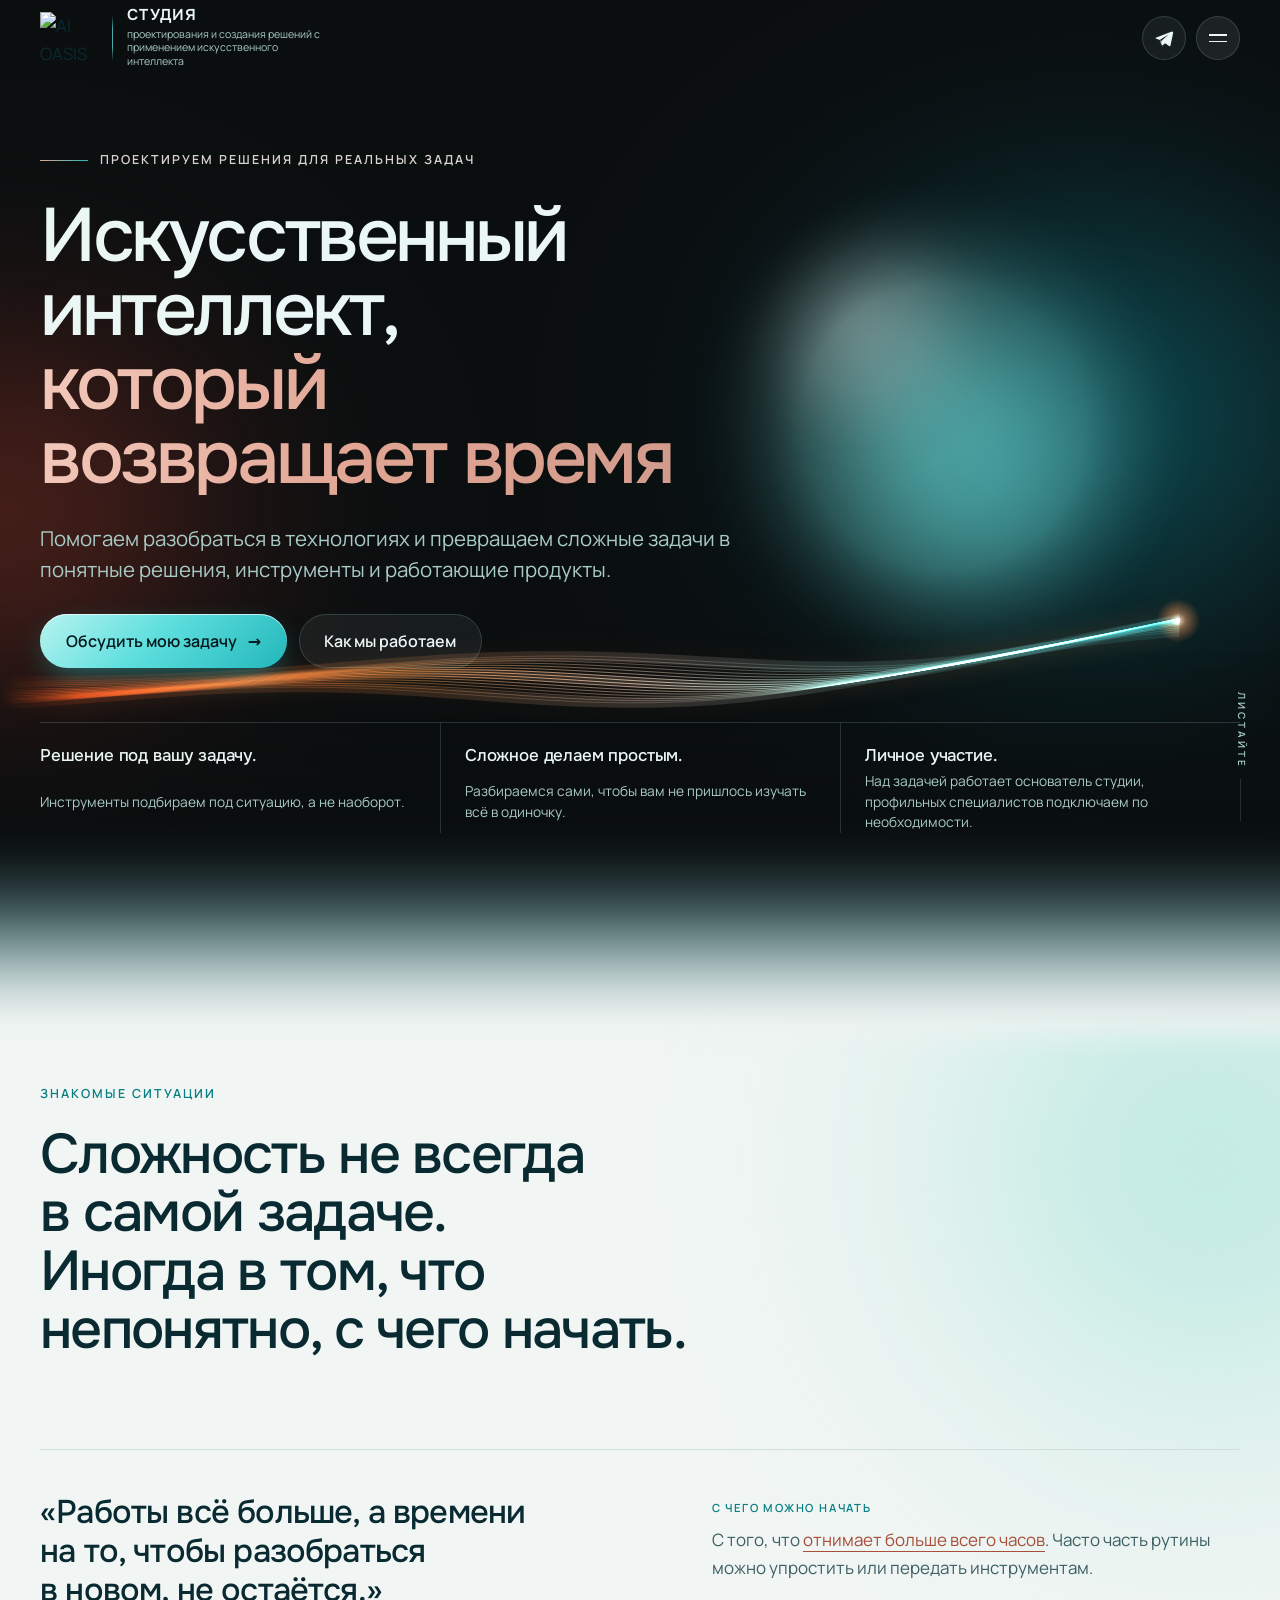
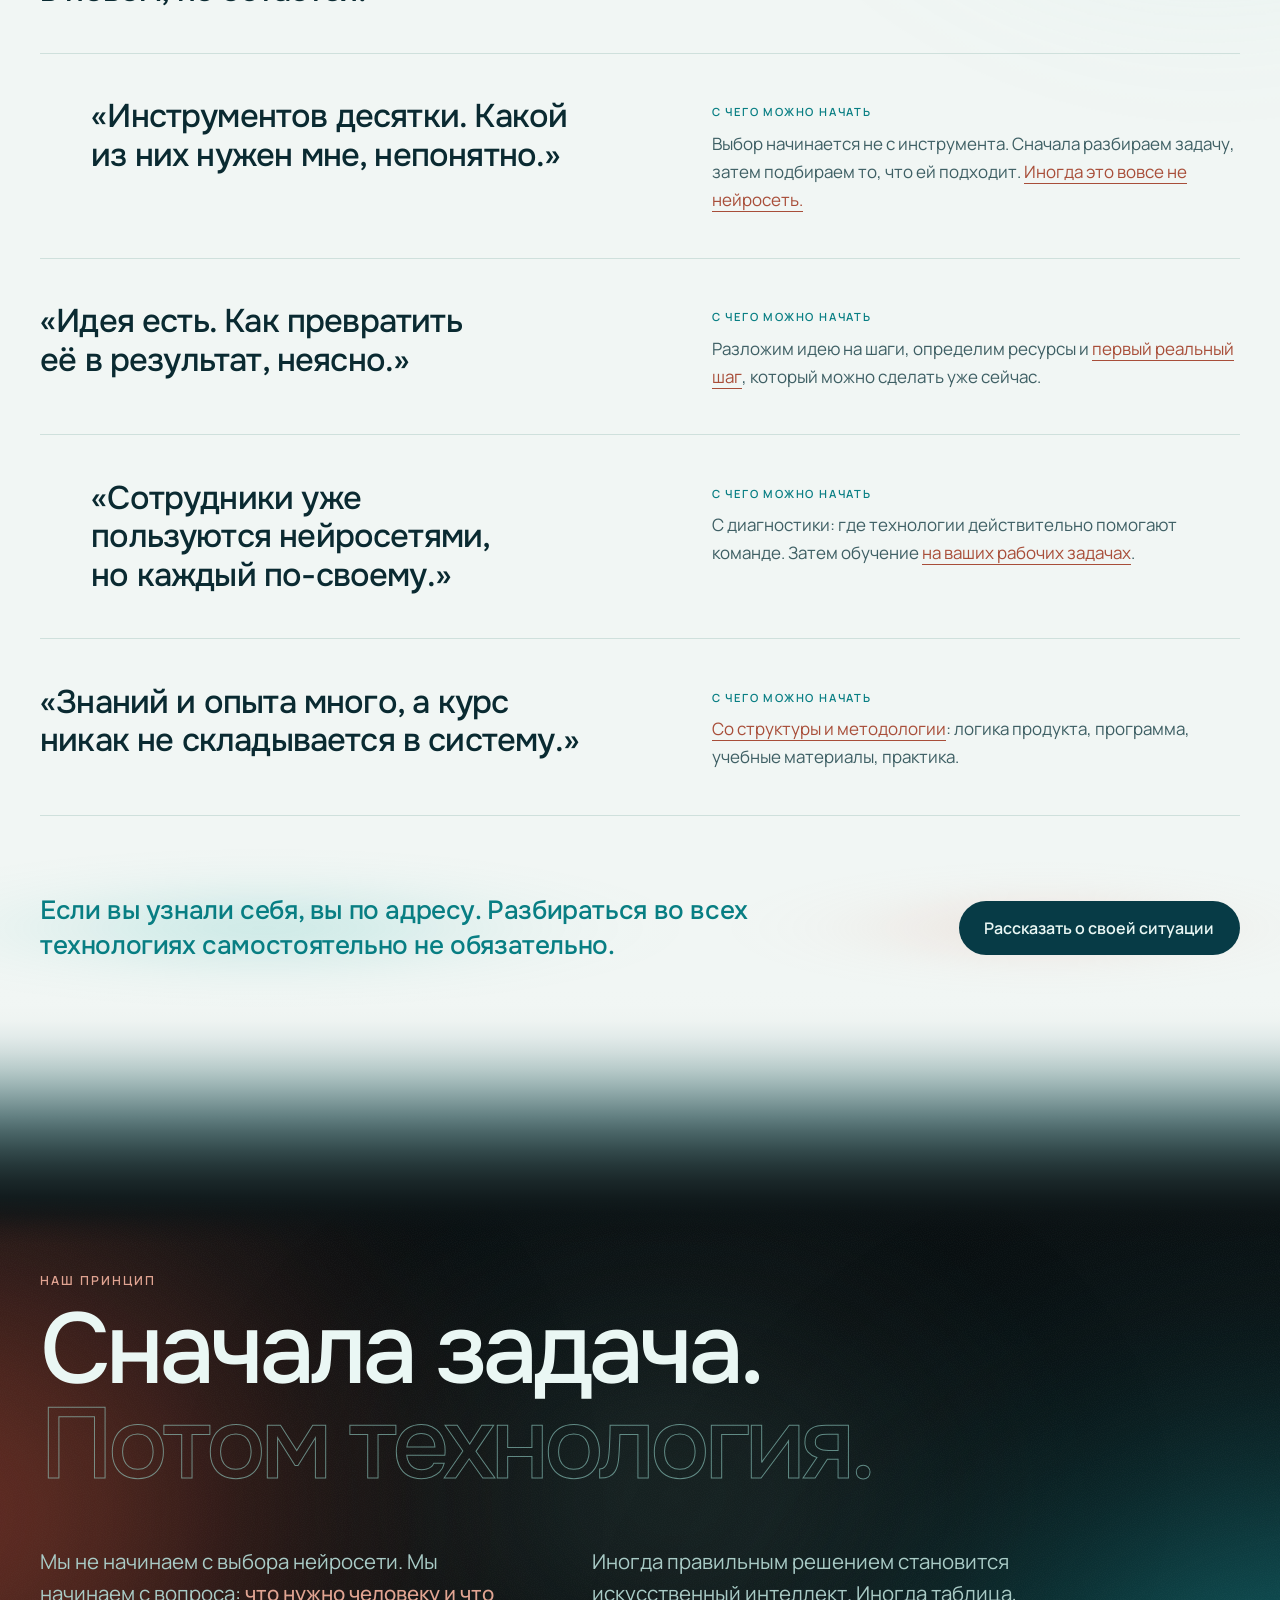
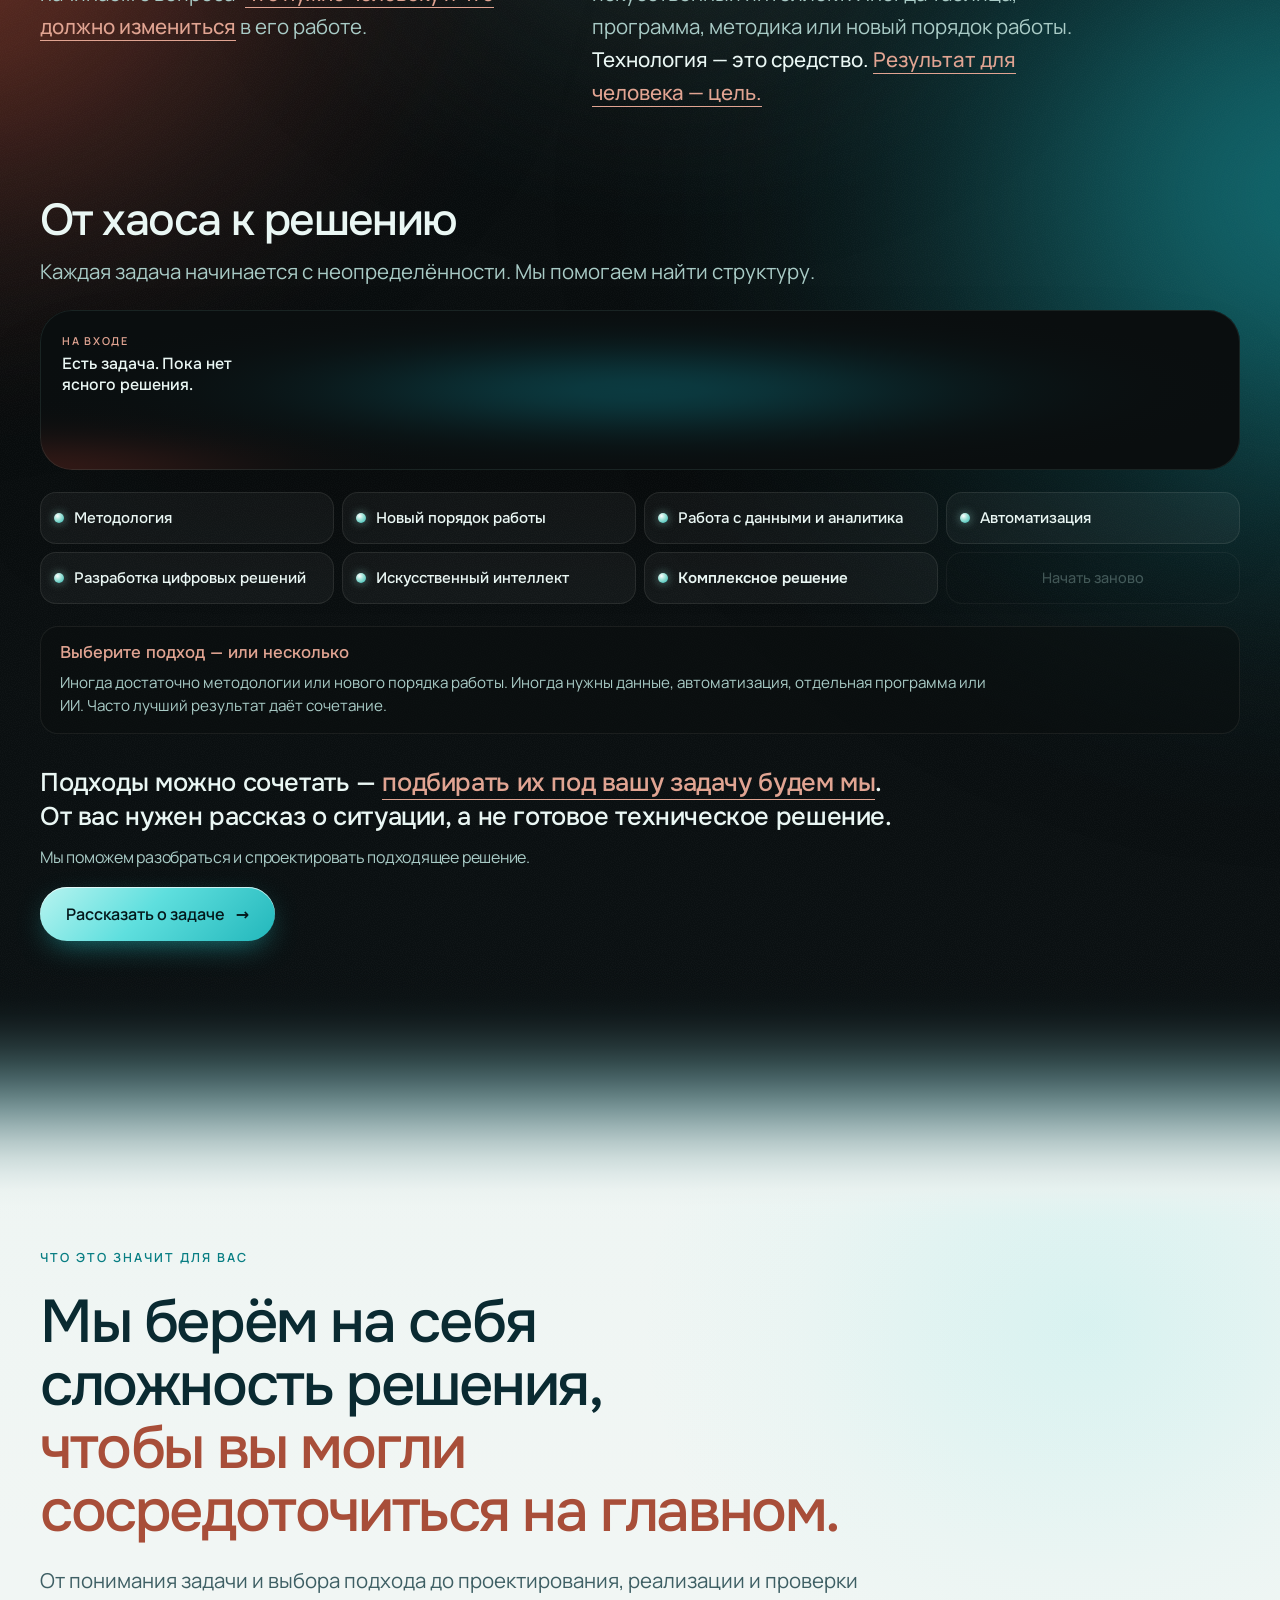
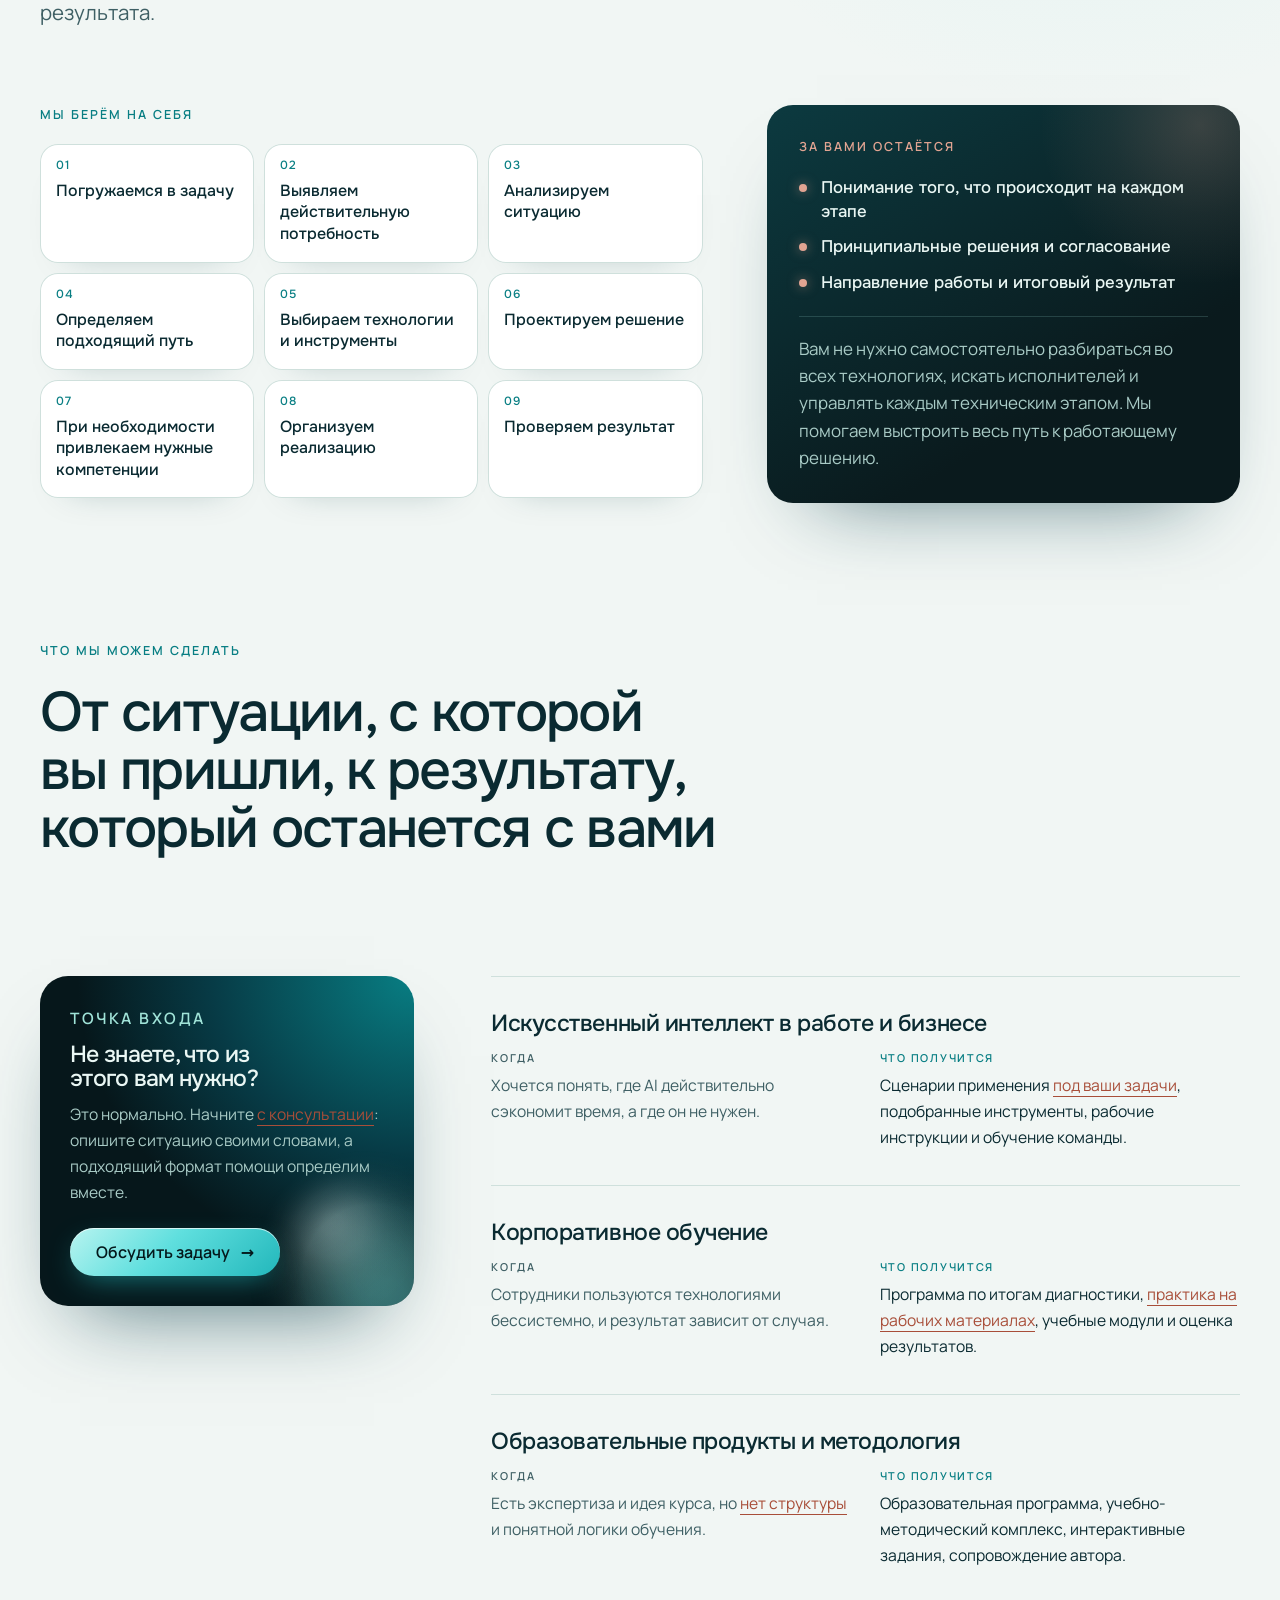
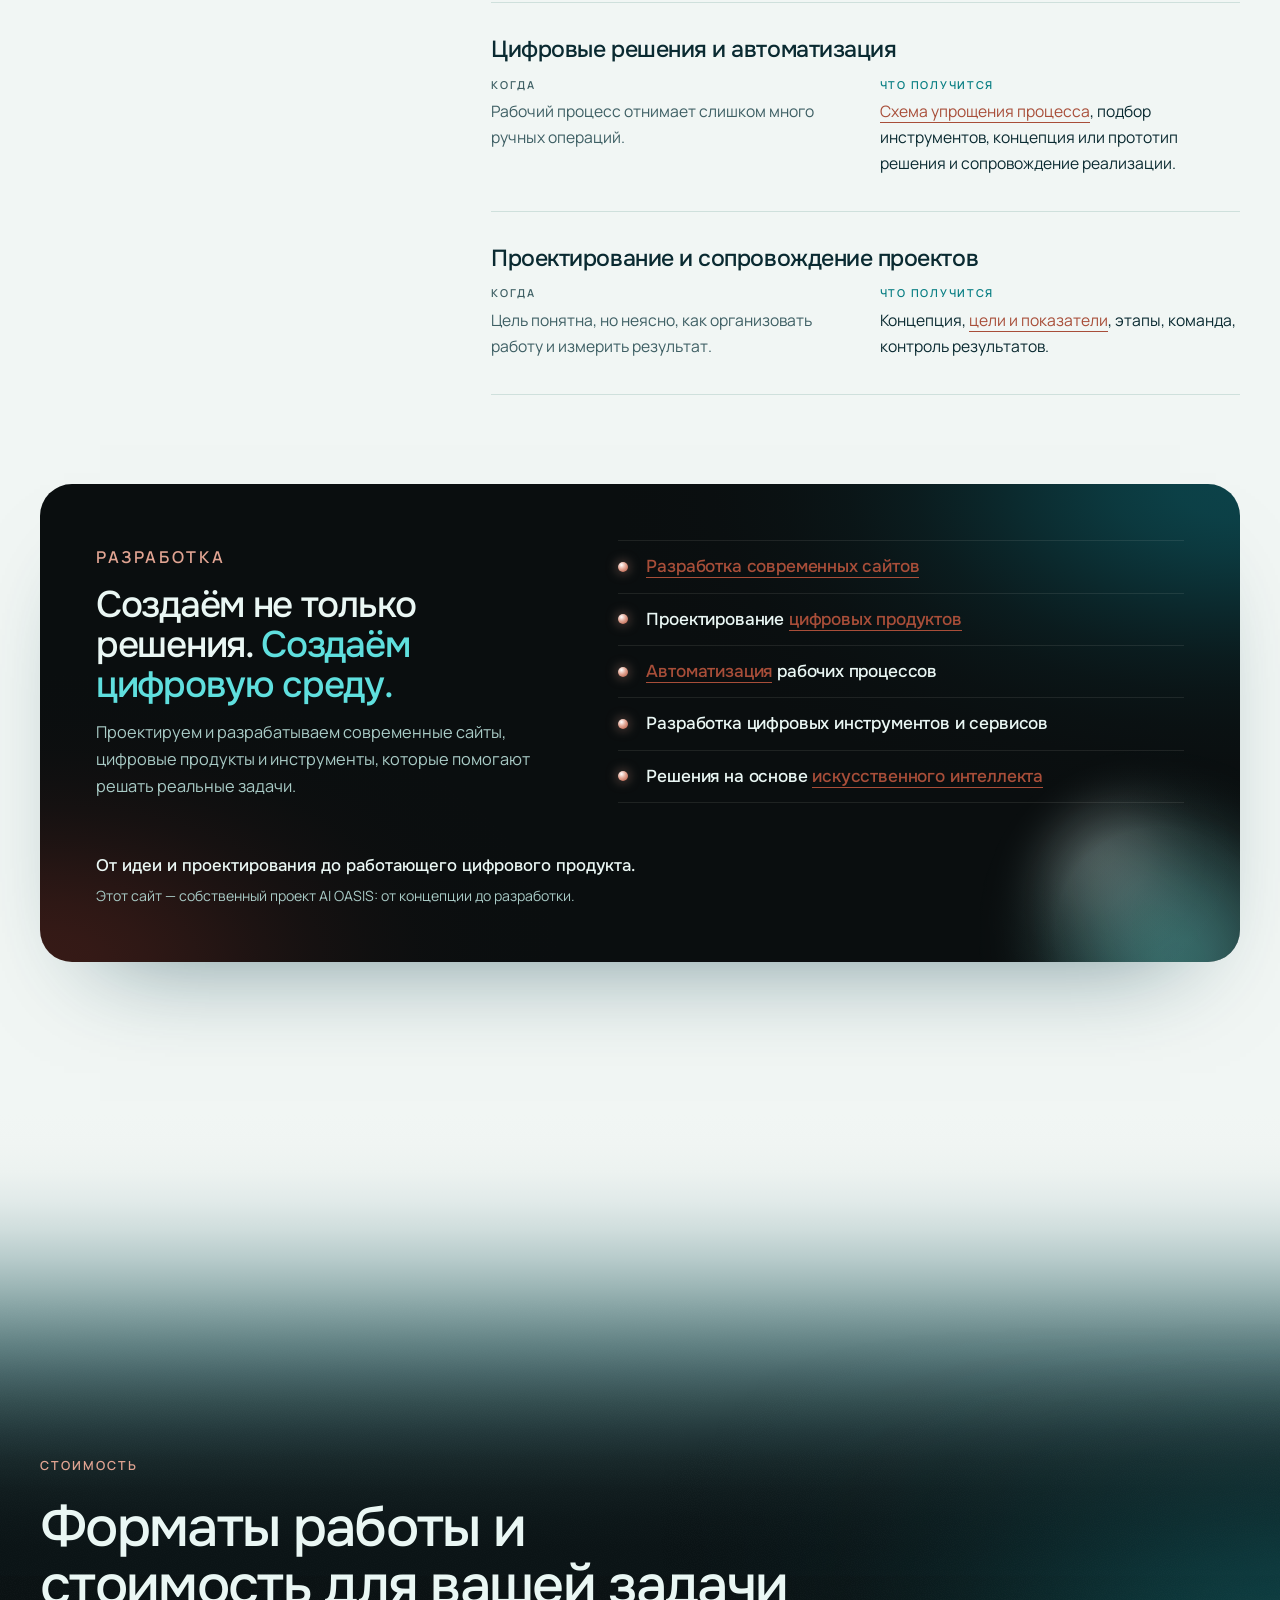
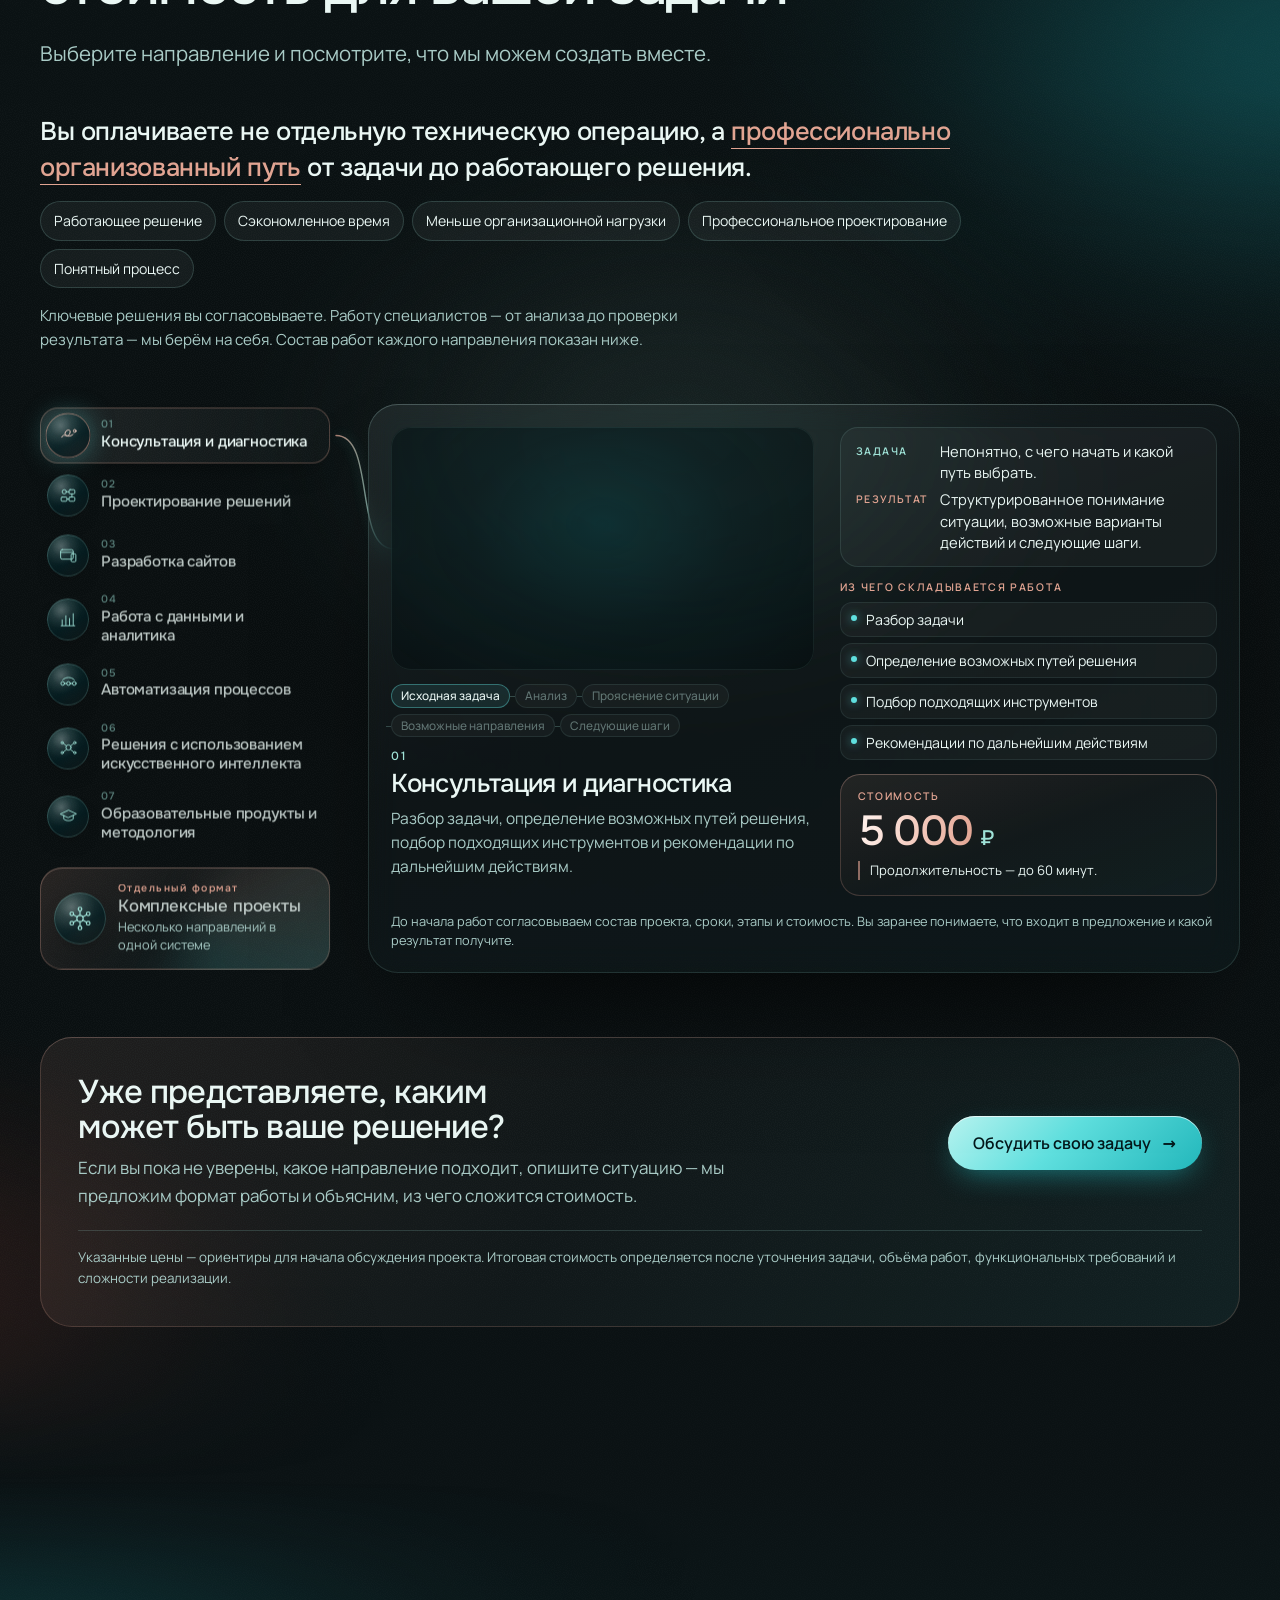
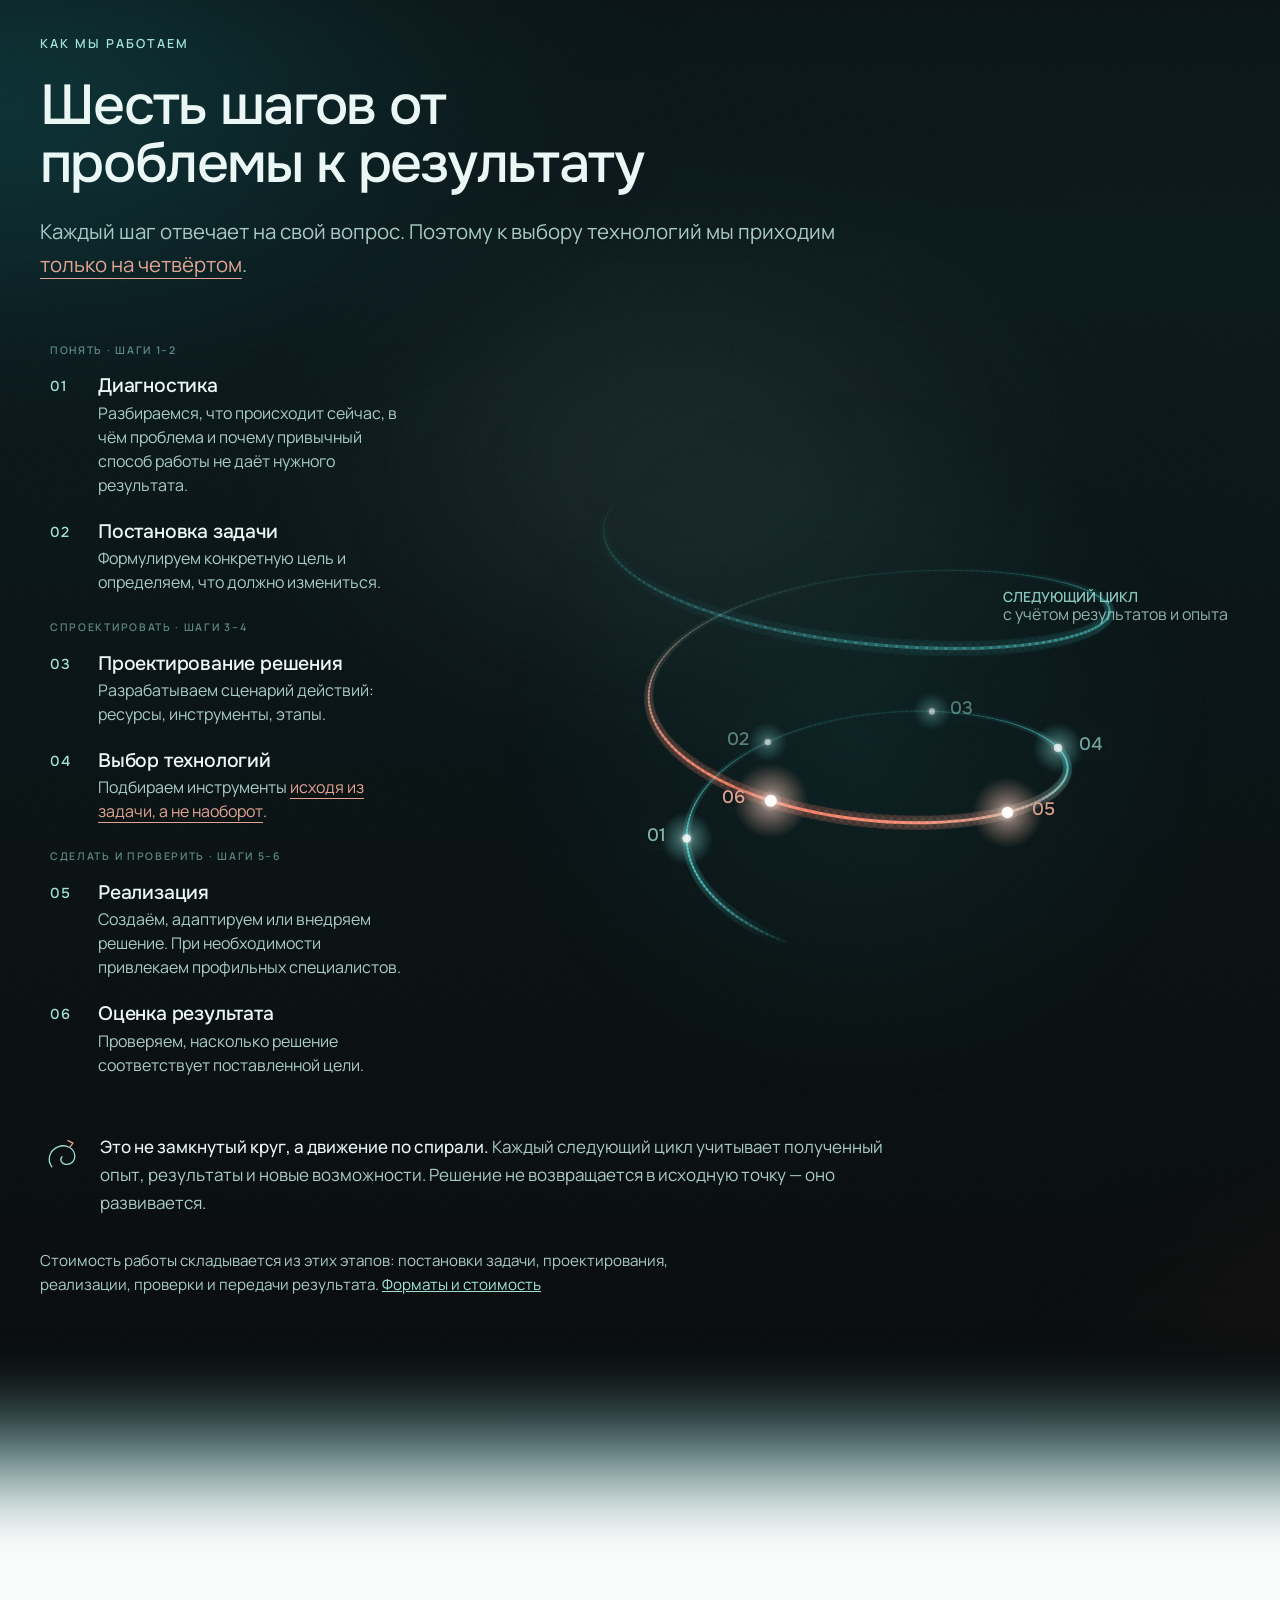
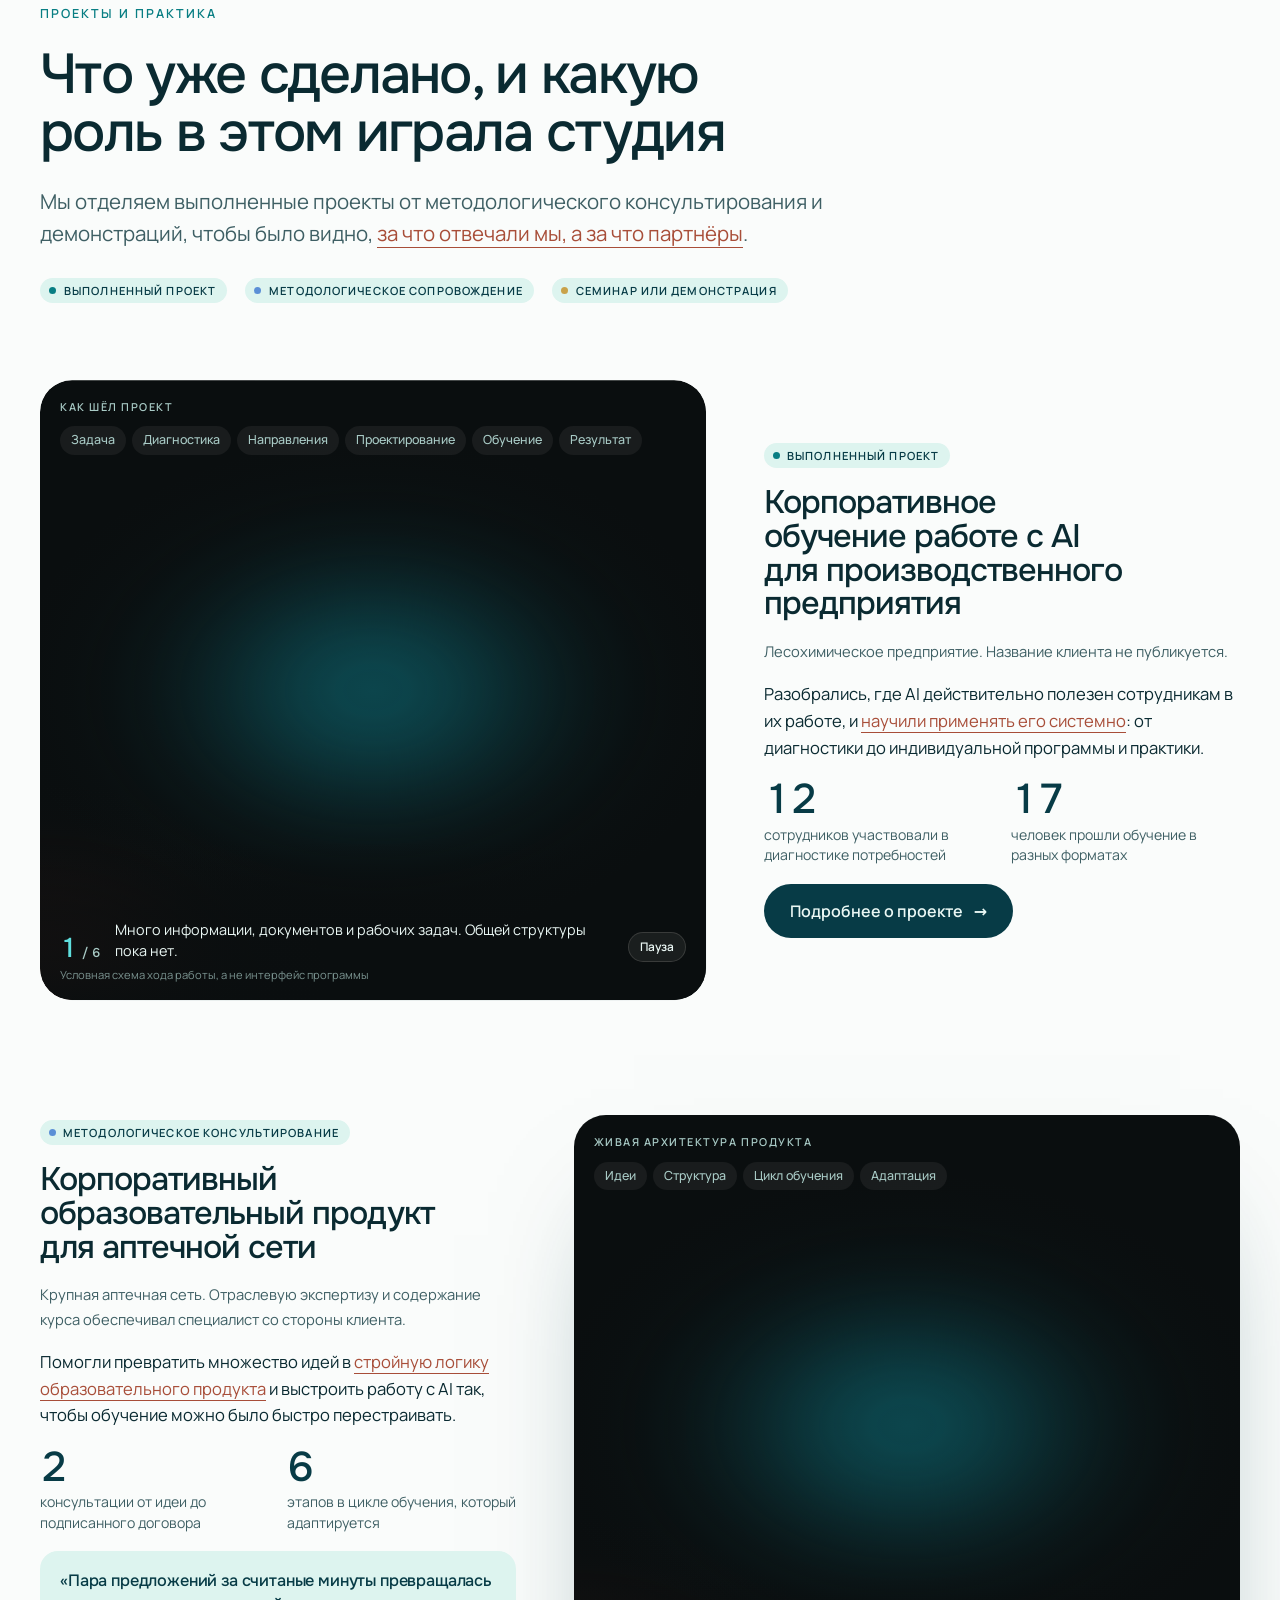
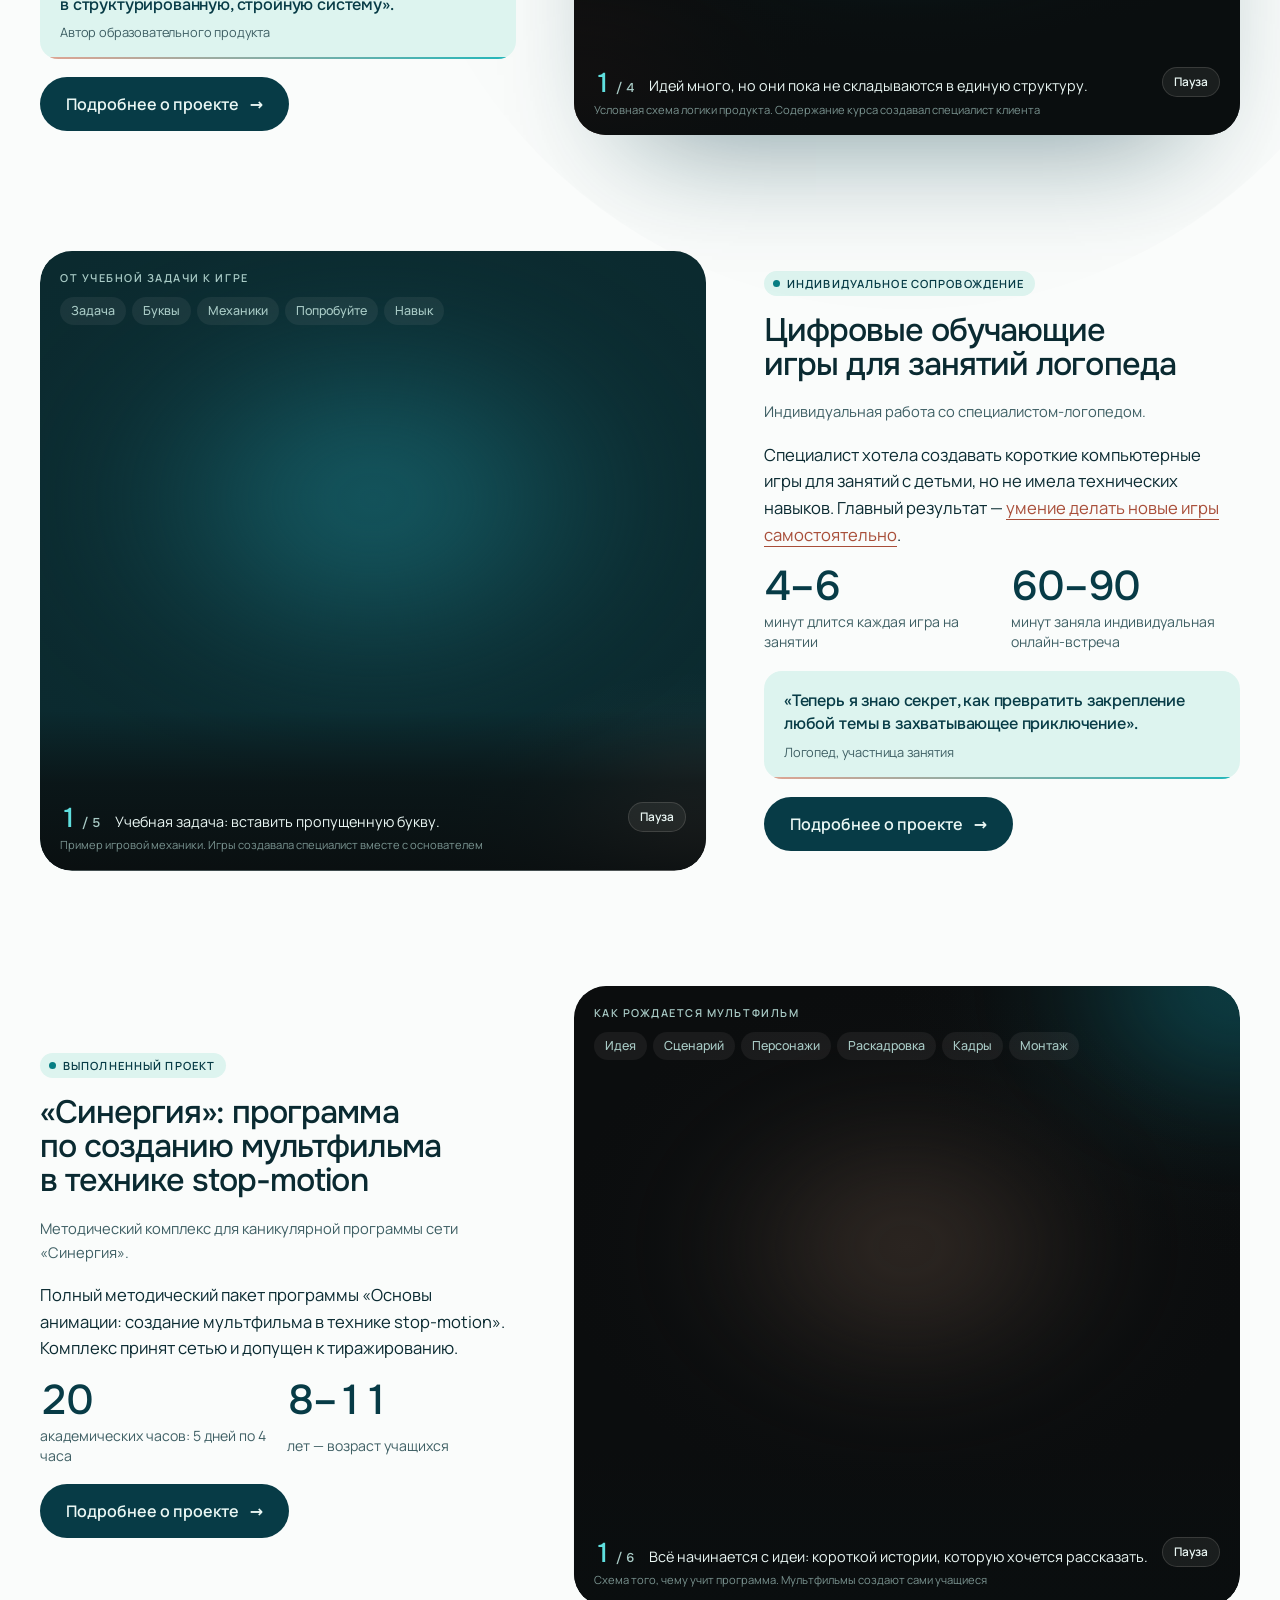
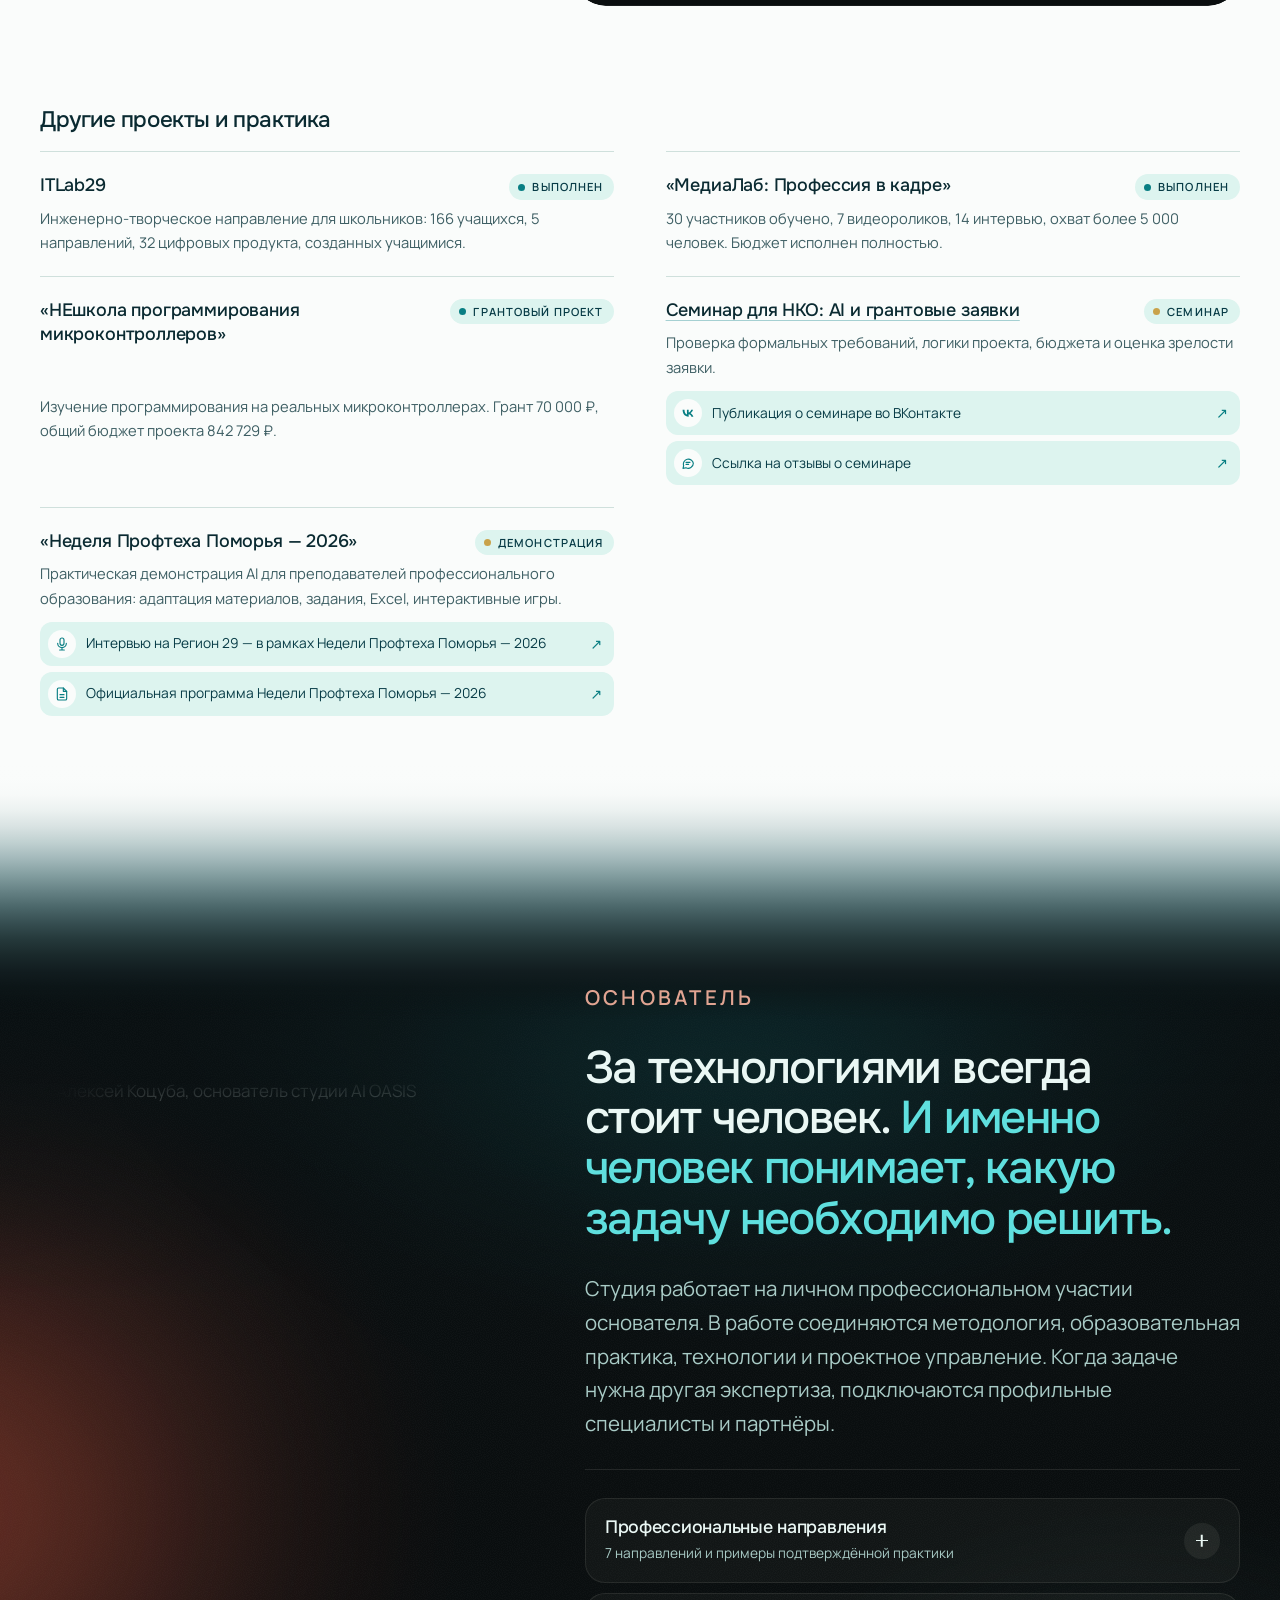
==== commit 0fd4d793: "Диагностический режим для проверки браузеров (только по ссылке с ?diag, ничего не отправляет) Co-Aut" ====
--- a/index.html
+++ b/index.html
@@ -17,6 +17,7 @@
 <!-- /Yandex.Metrika counter -->
 <meta name="referrer" content="strict-origin-when-cross-origin">
 <meta http-equiv="Content-Security-Policy" content="object-src 'none'; base-uri 'self'; form-action 'self'; upgrade-insecure-requests">
+<script>if(/[?&]diag\b/.test(location.search)){window.__diagErr=[];addEventListener('error',function(e){var t=e.target;__diagErr.push(e.message?e.message+(e.filename?' @'+e.filename.split('/').pop()+':'+e.lineno:''):'не загрузился: '+((t&&(t.src||t.href))||'?'))},true);addEventListener('unhandledrejection',function(e){__diagErr.push('promise: '+(e.reason&&e.reason.message||e.reason))});var d=document.createElement('script');d.src='assets/diag.js';document.head.appendChild(d)}</script>
 <title>AI OASIS — сложное становится простым</title>
 <meta name="description" content="Помогаем решать реальные задачи с помощью искусственного интеллекта, цифровых технологий и продуманного проектирования решений.">
 <meta name="theme-color" content="#0A0E0F">
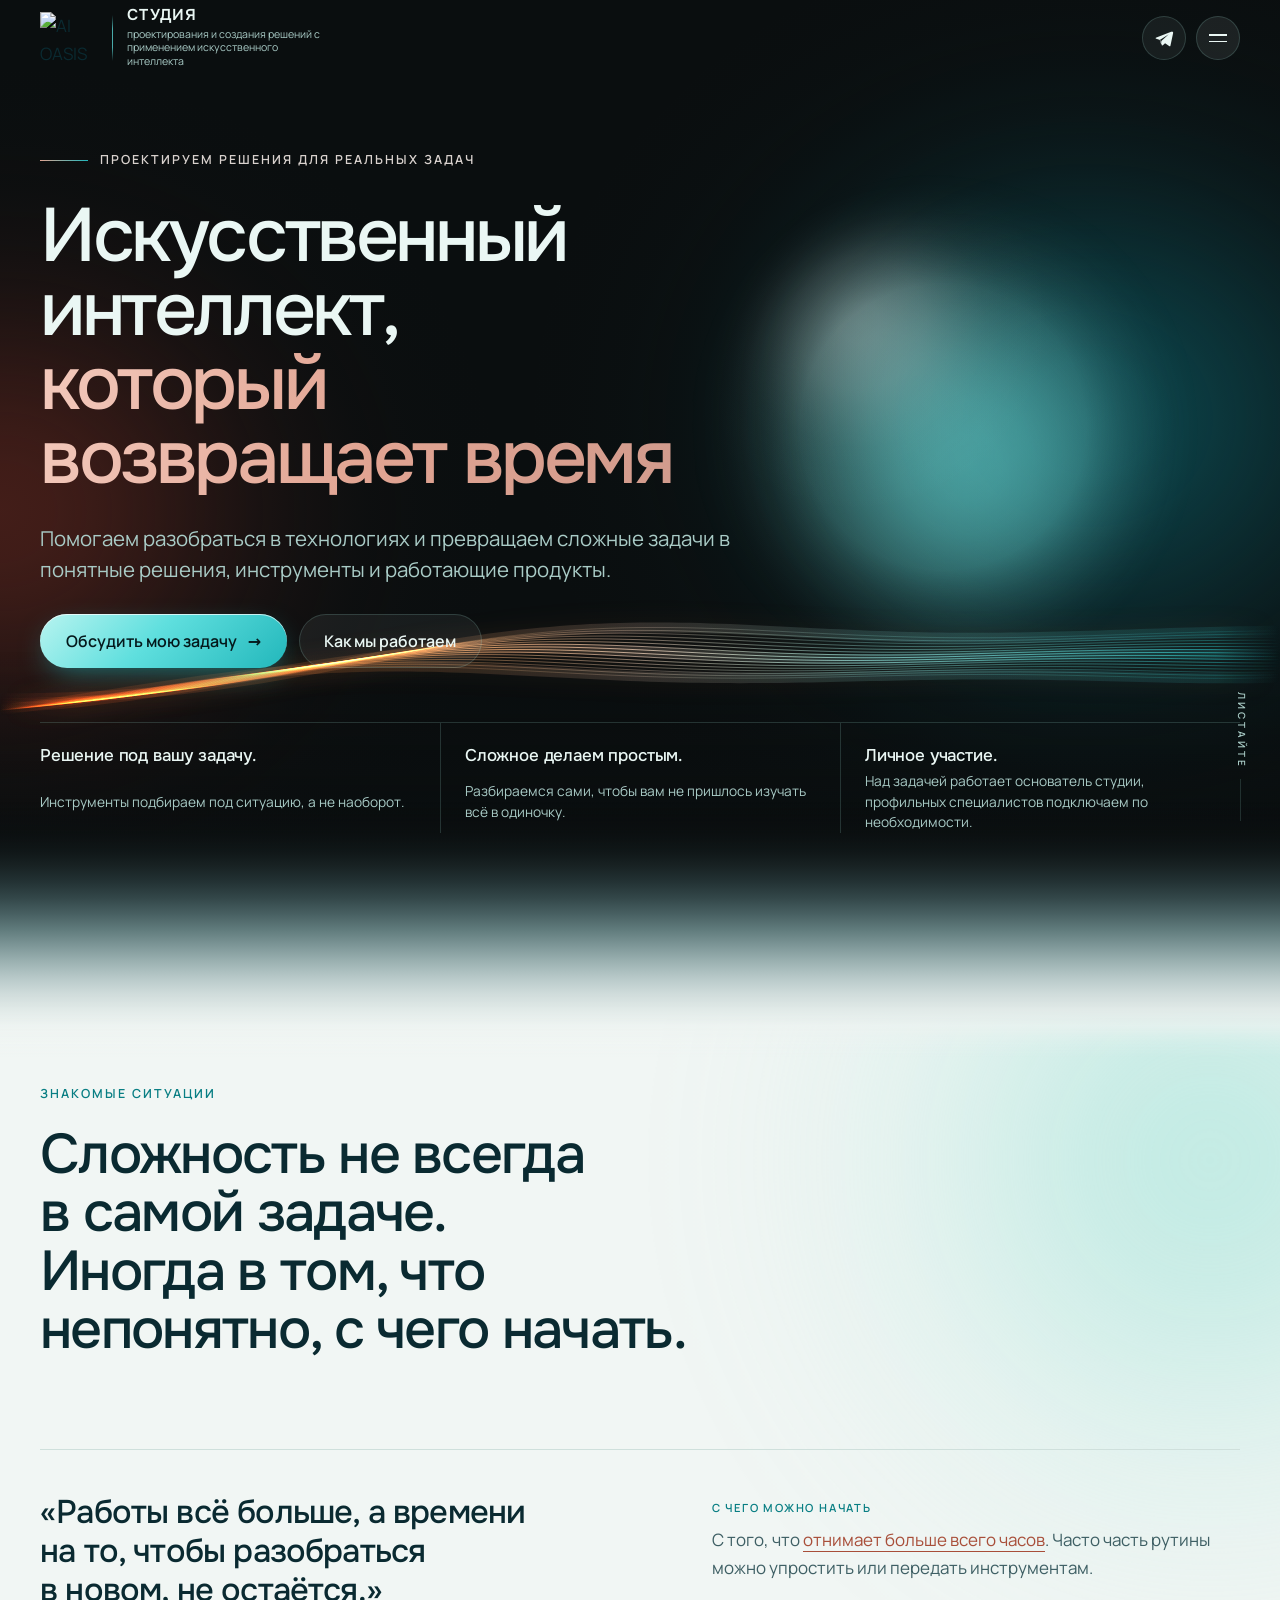
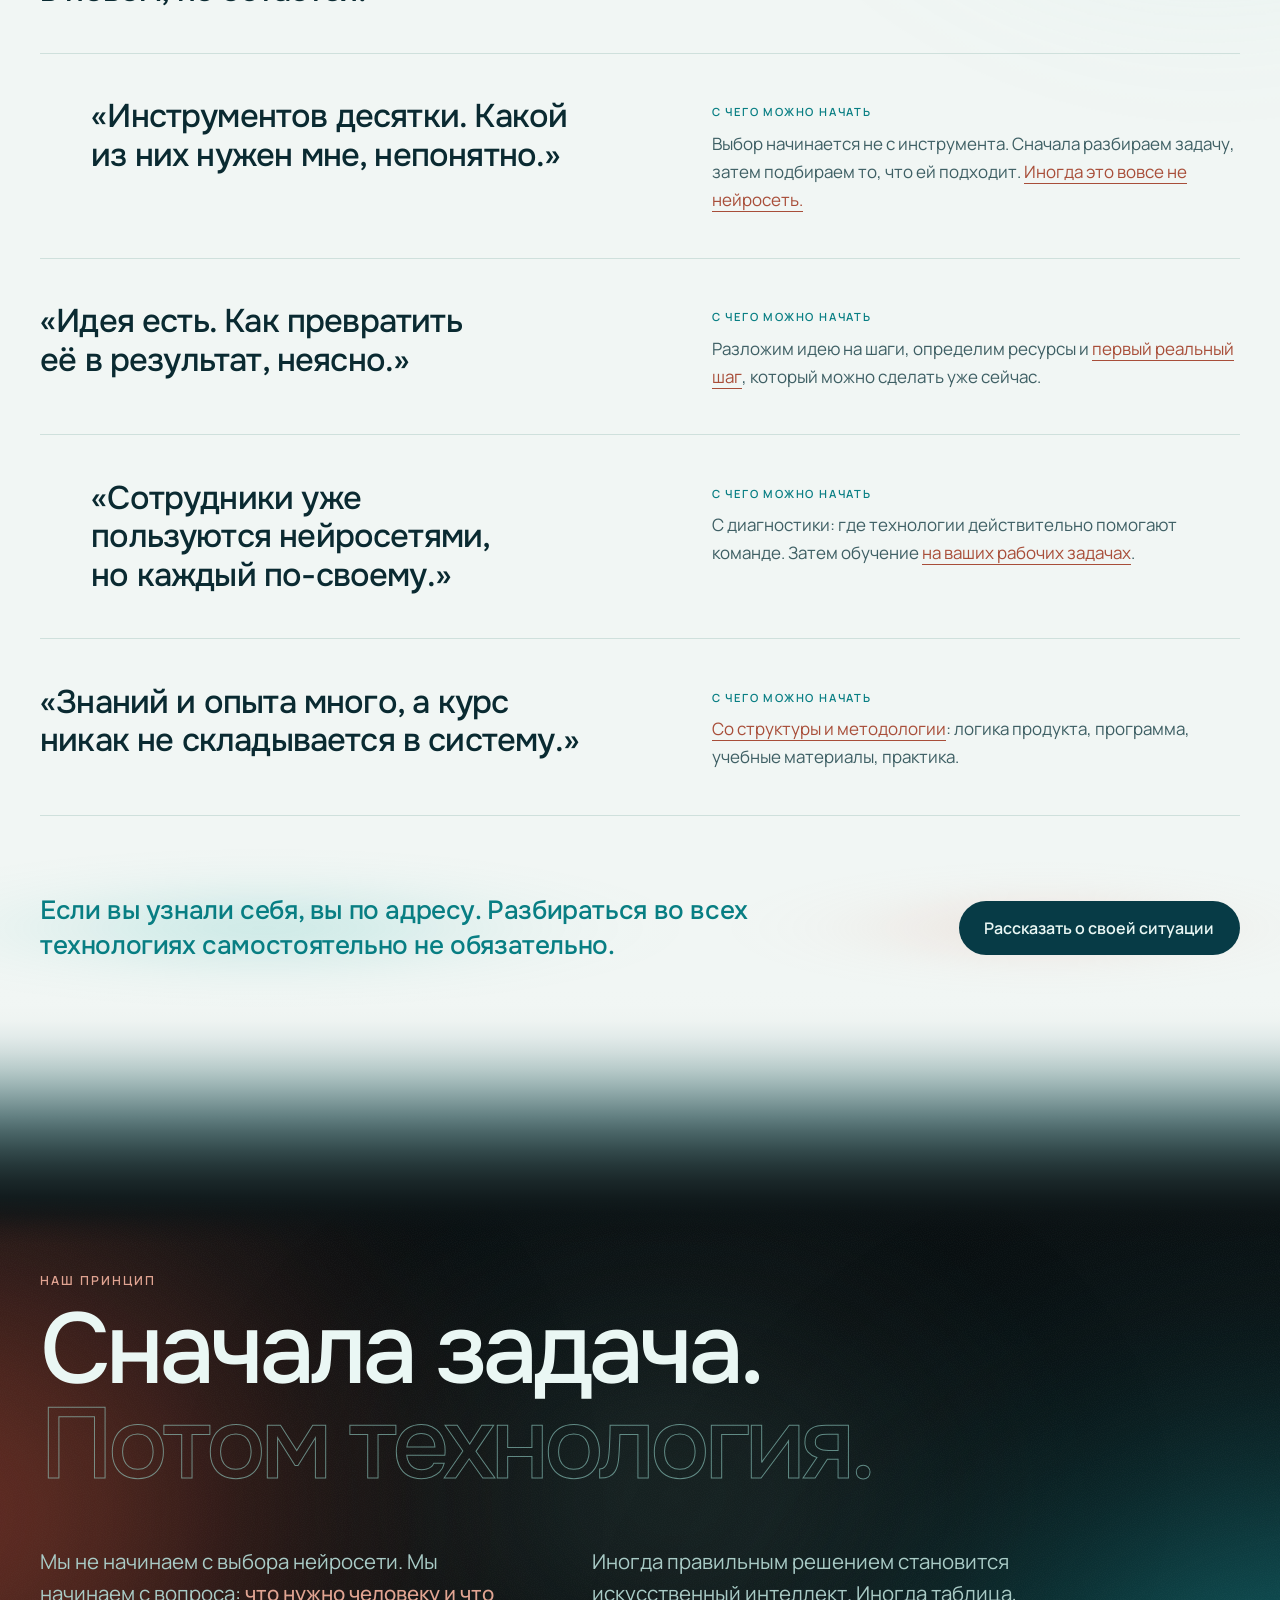
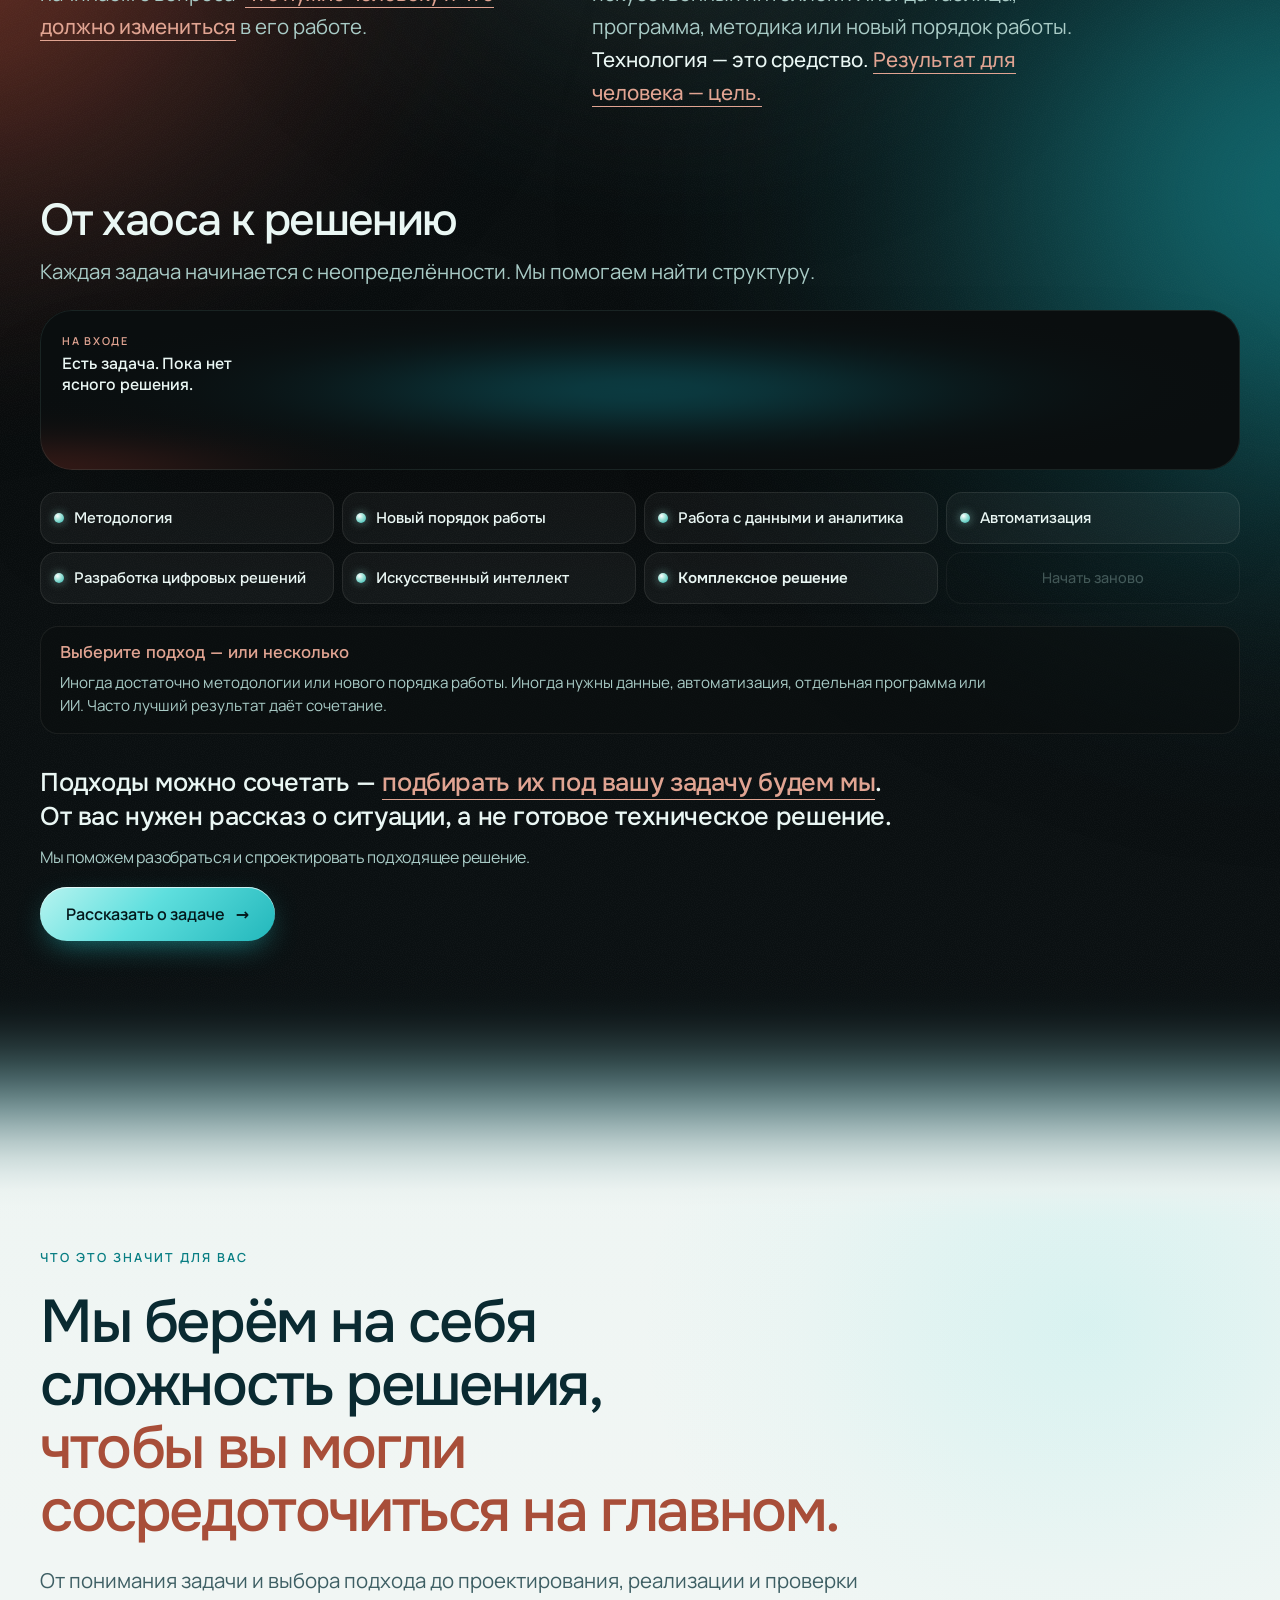
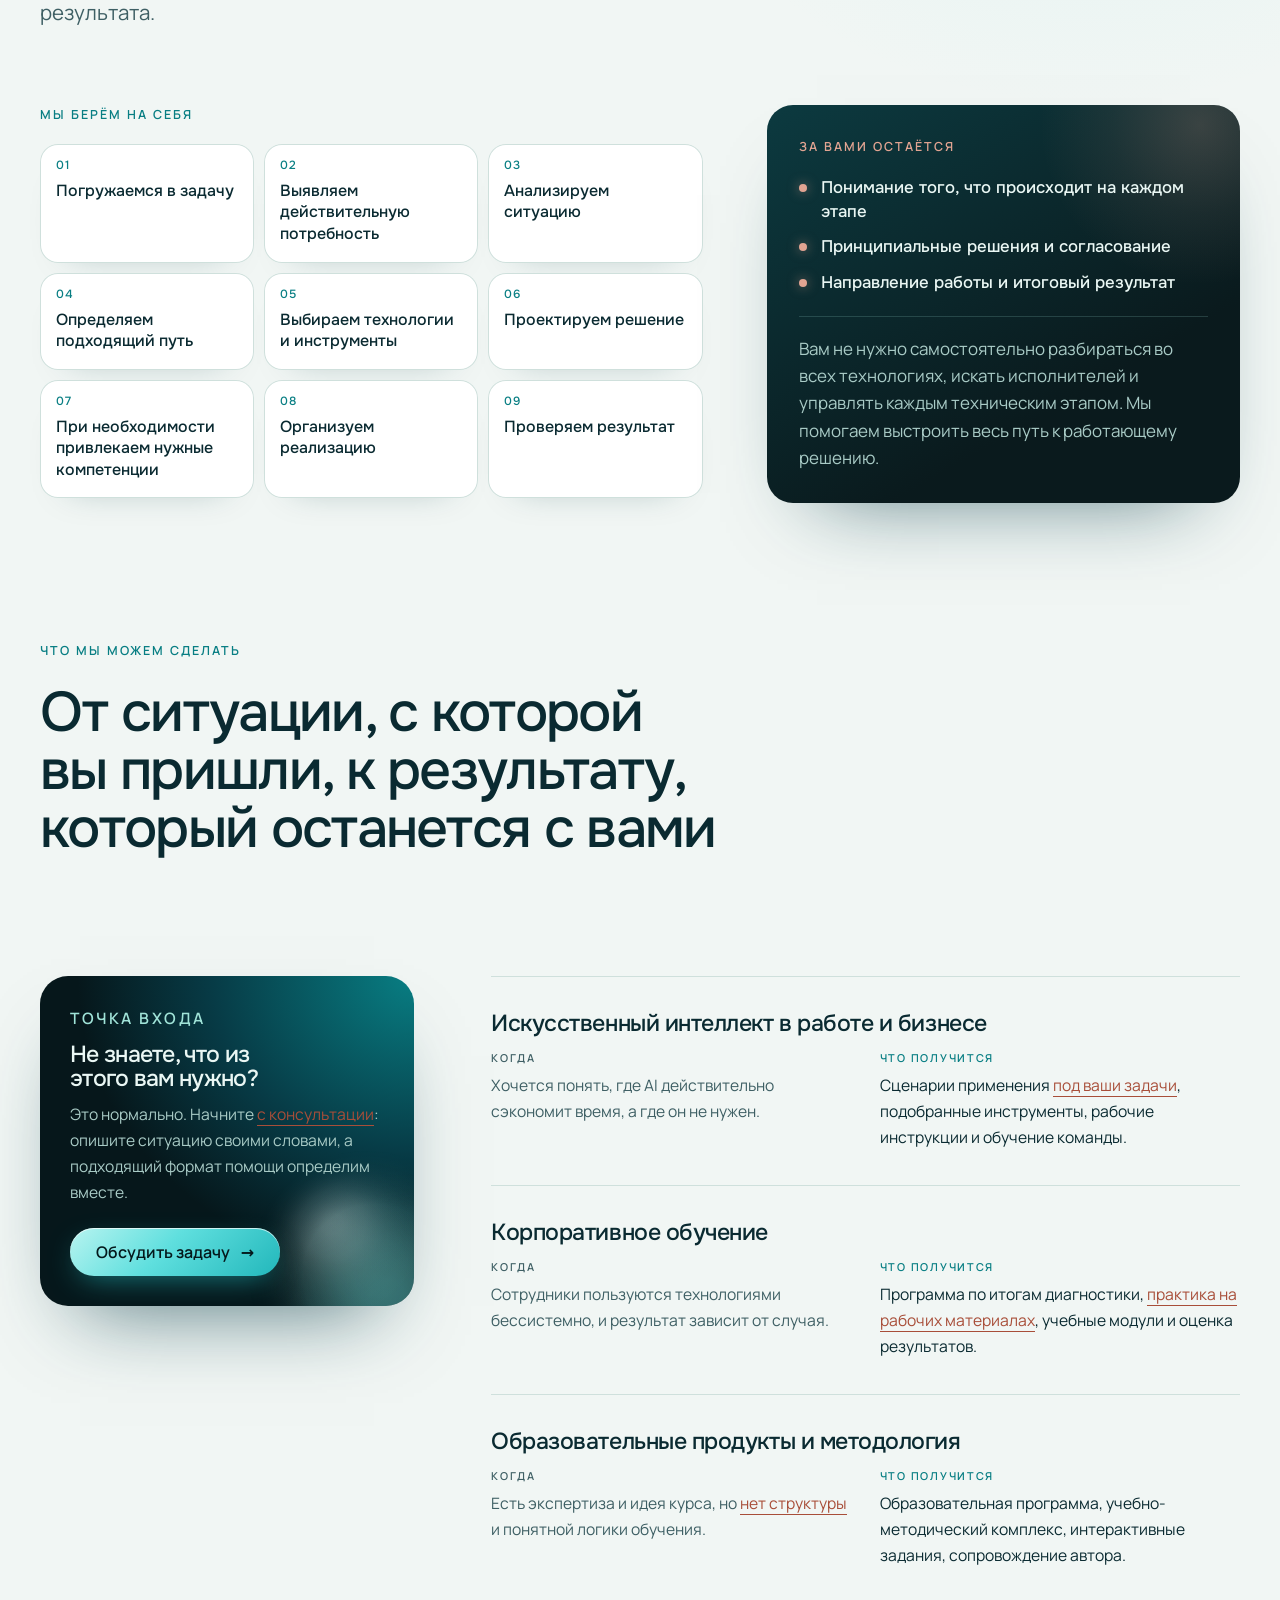
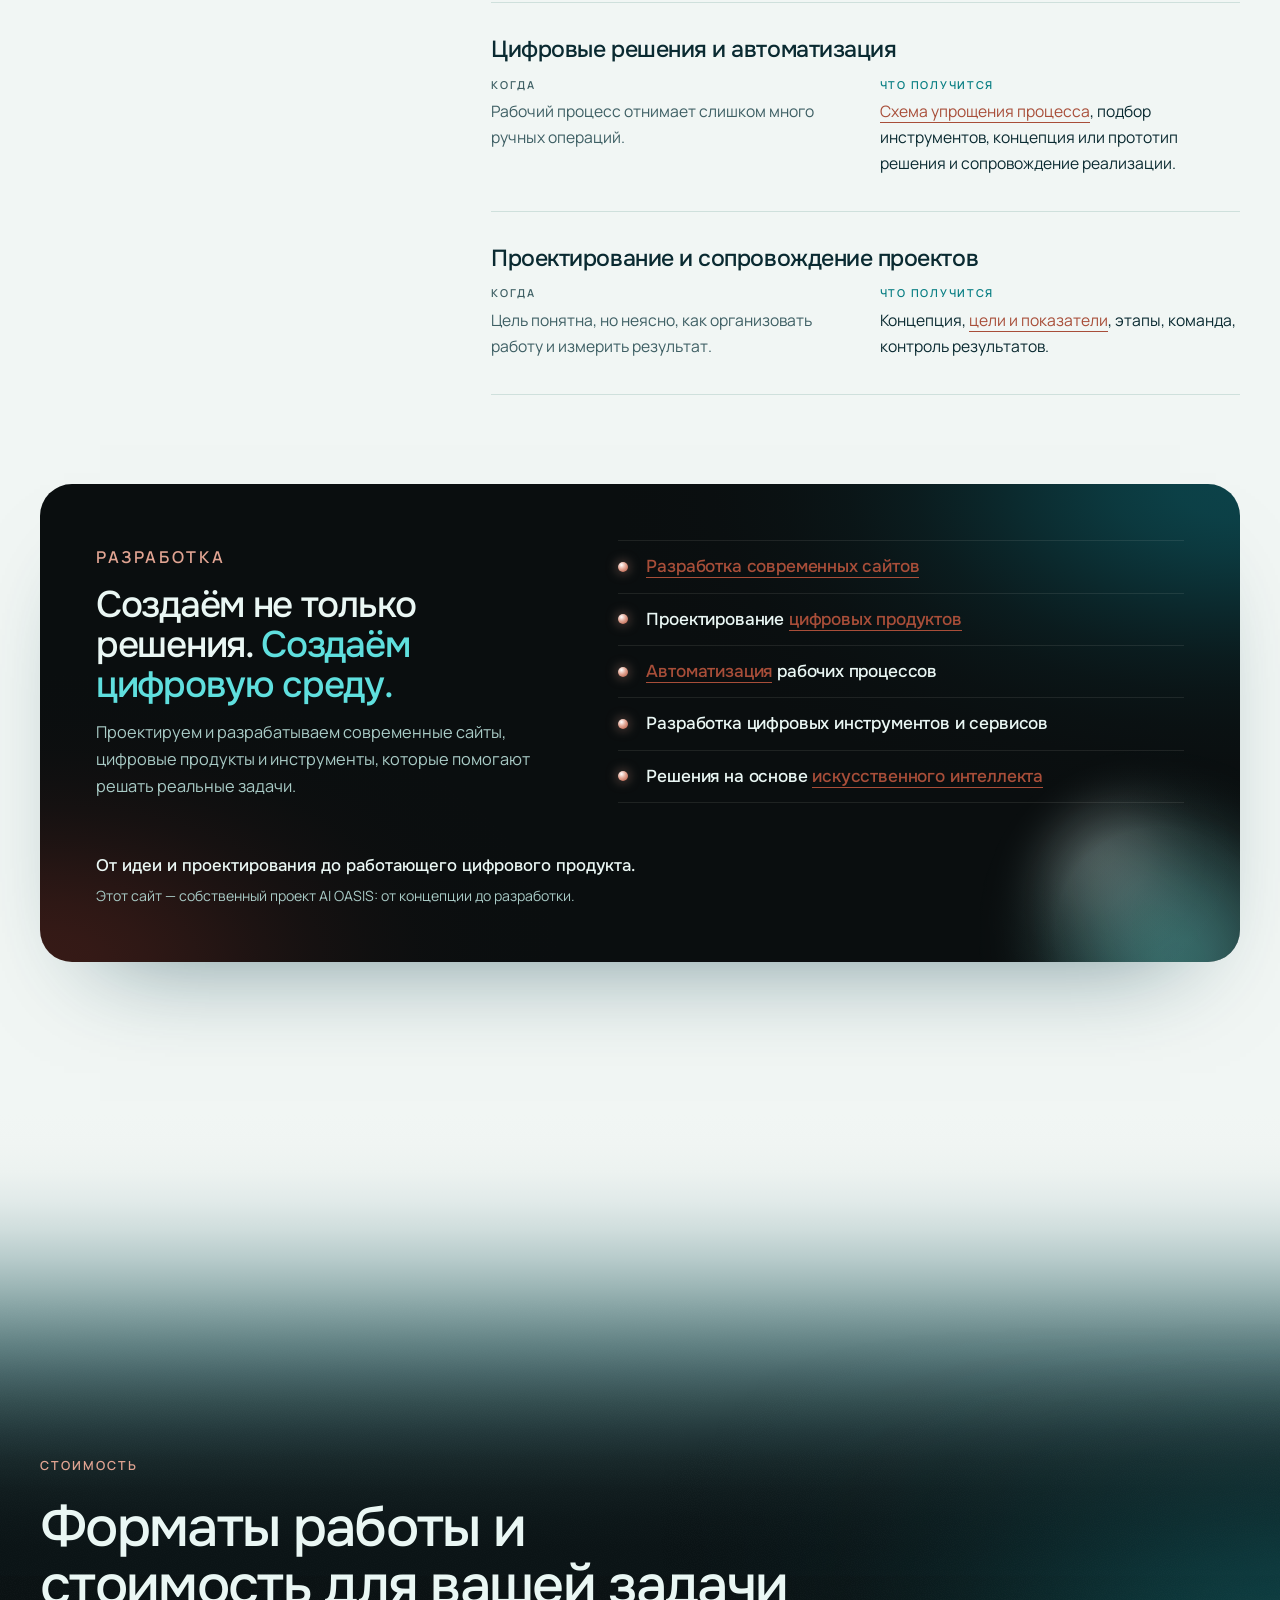
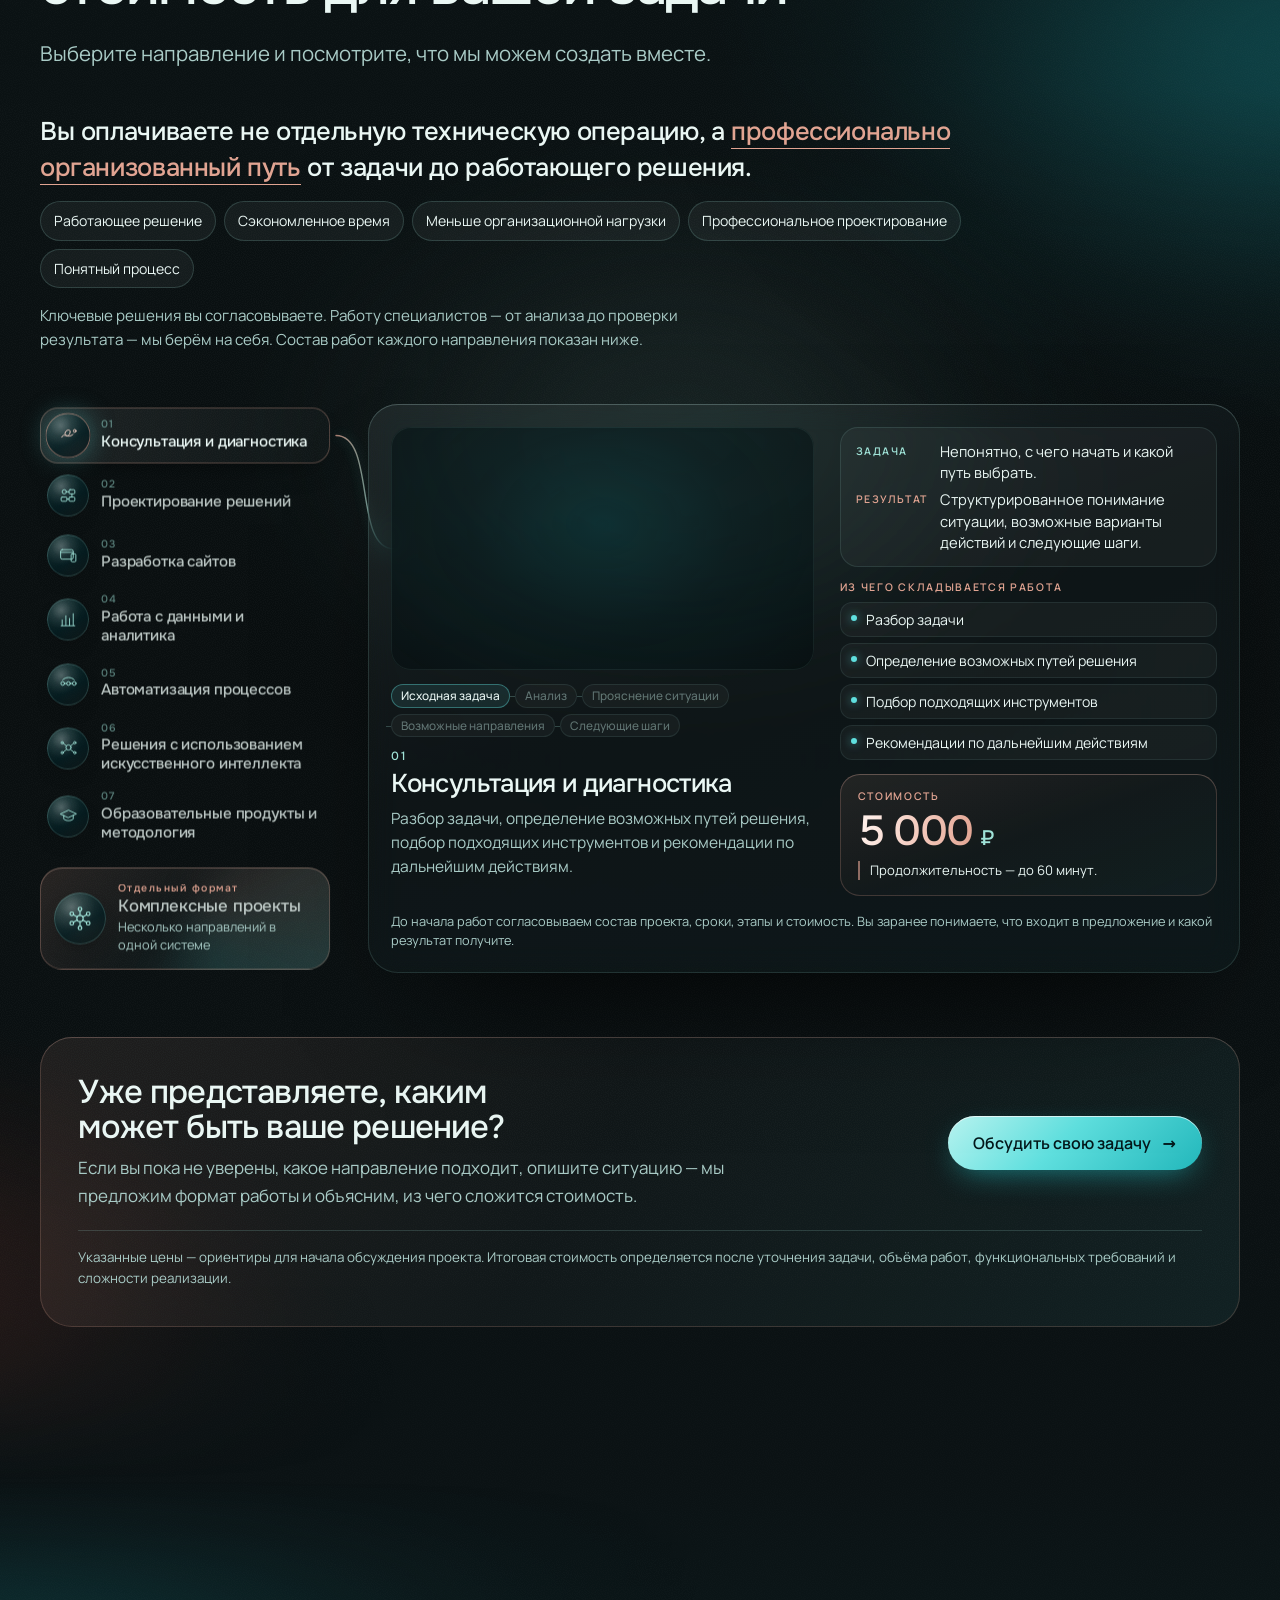
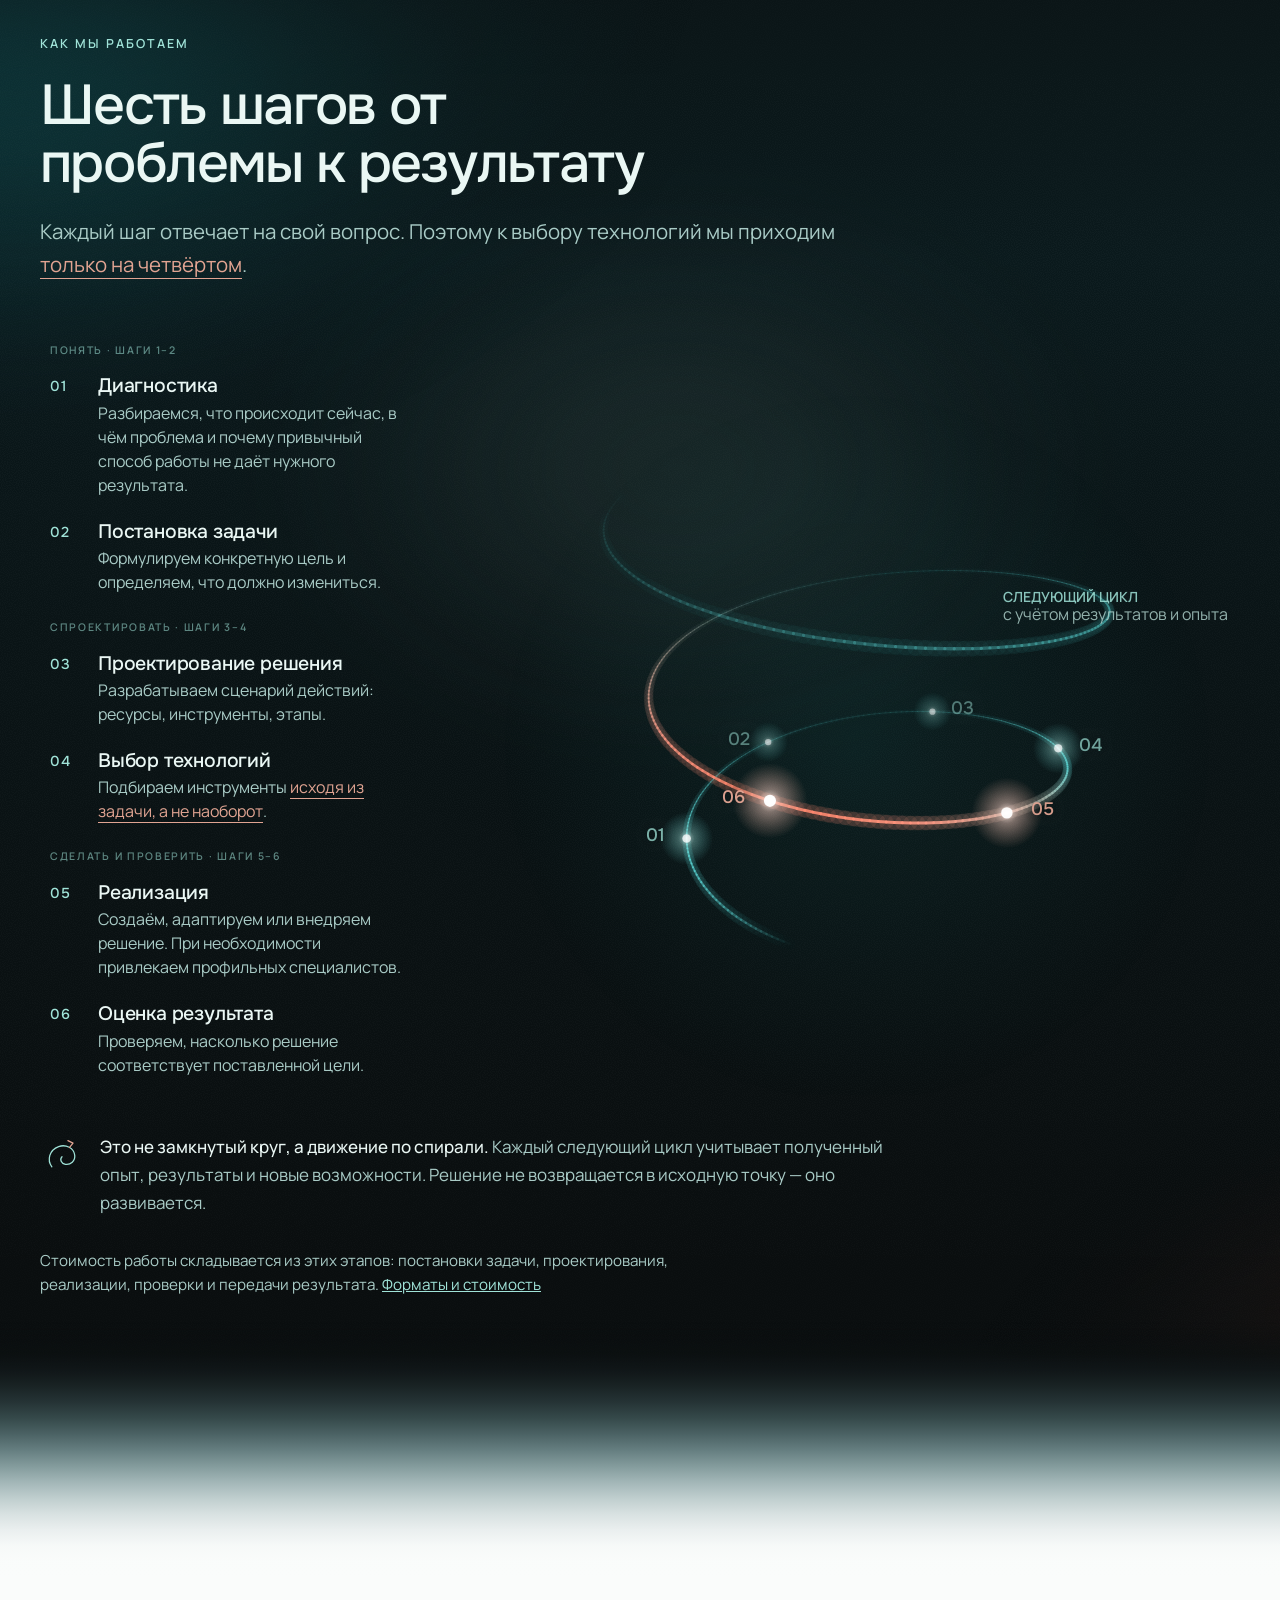
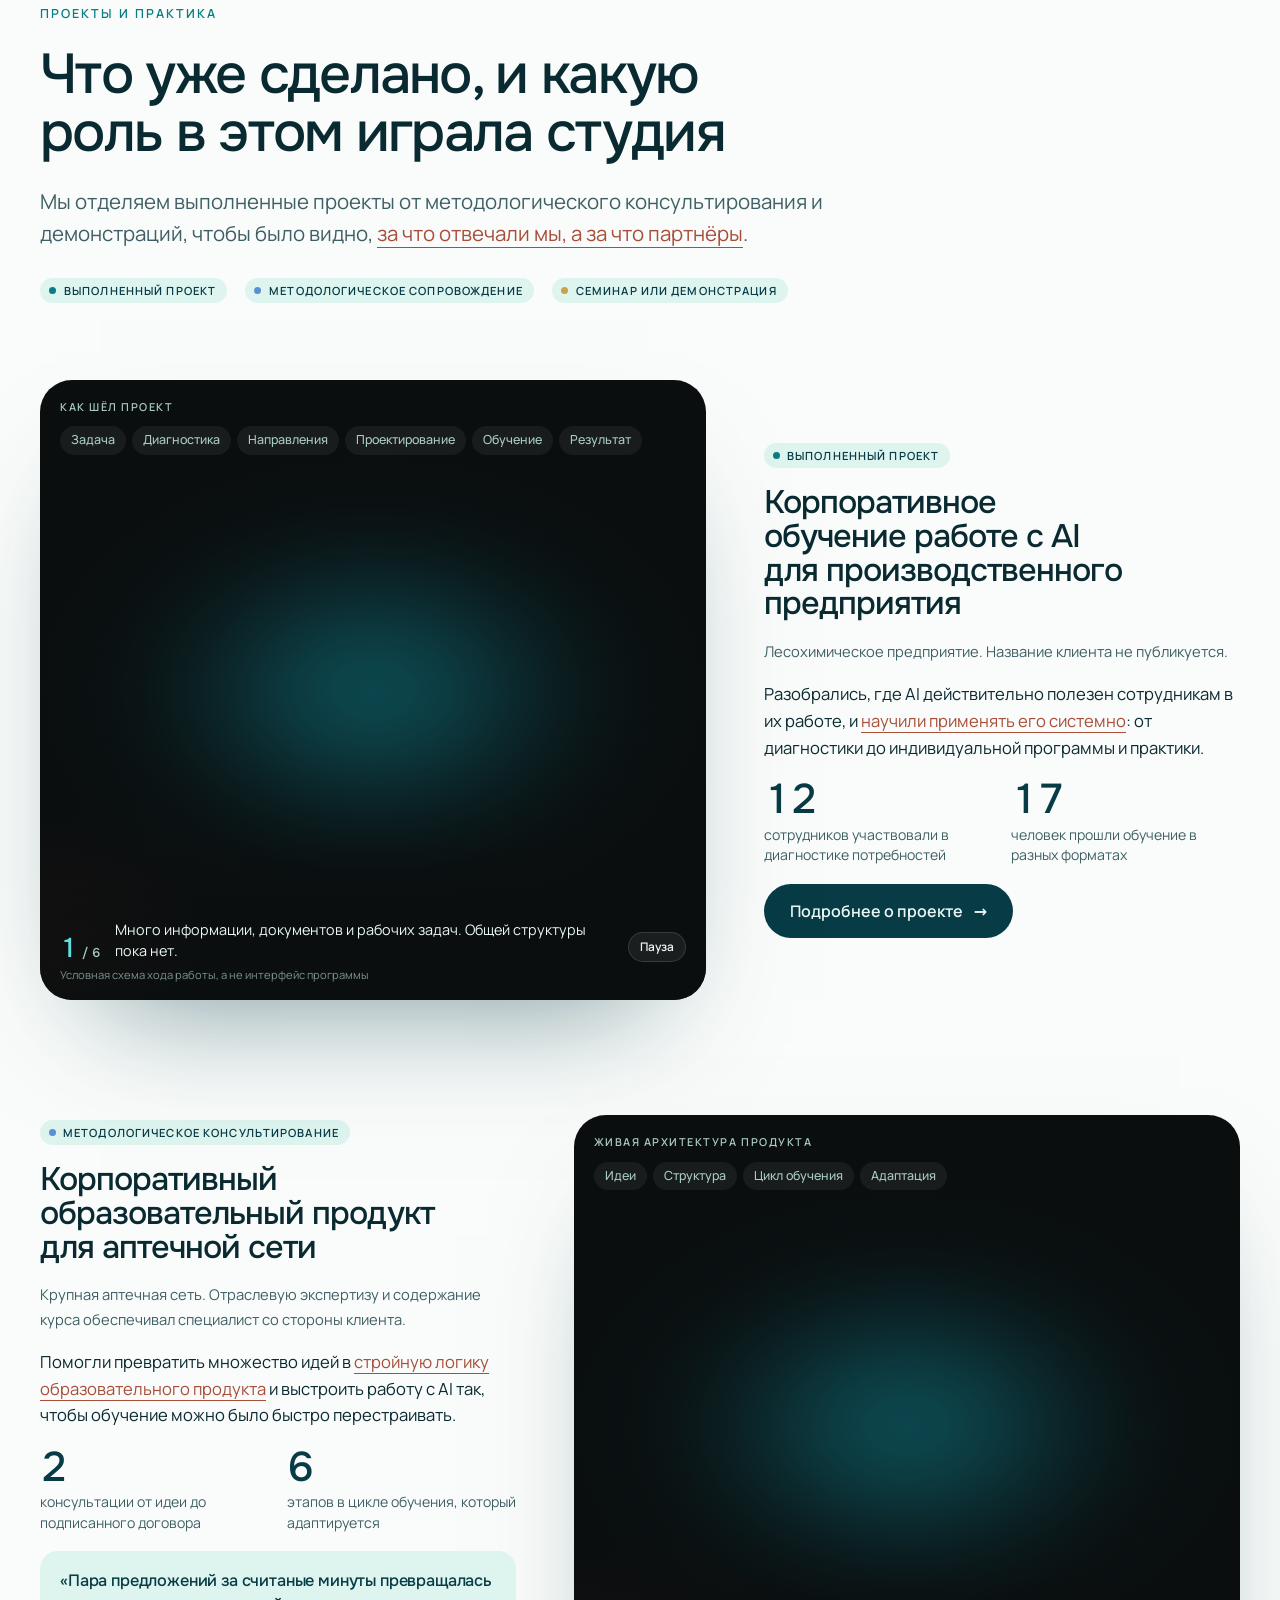
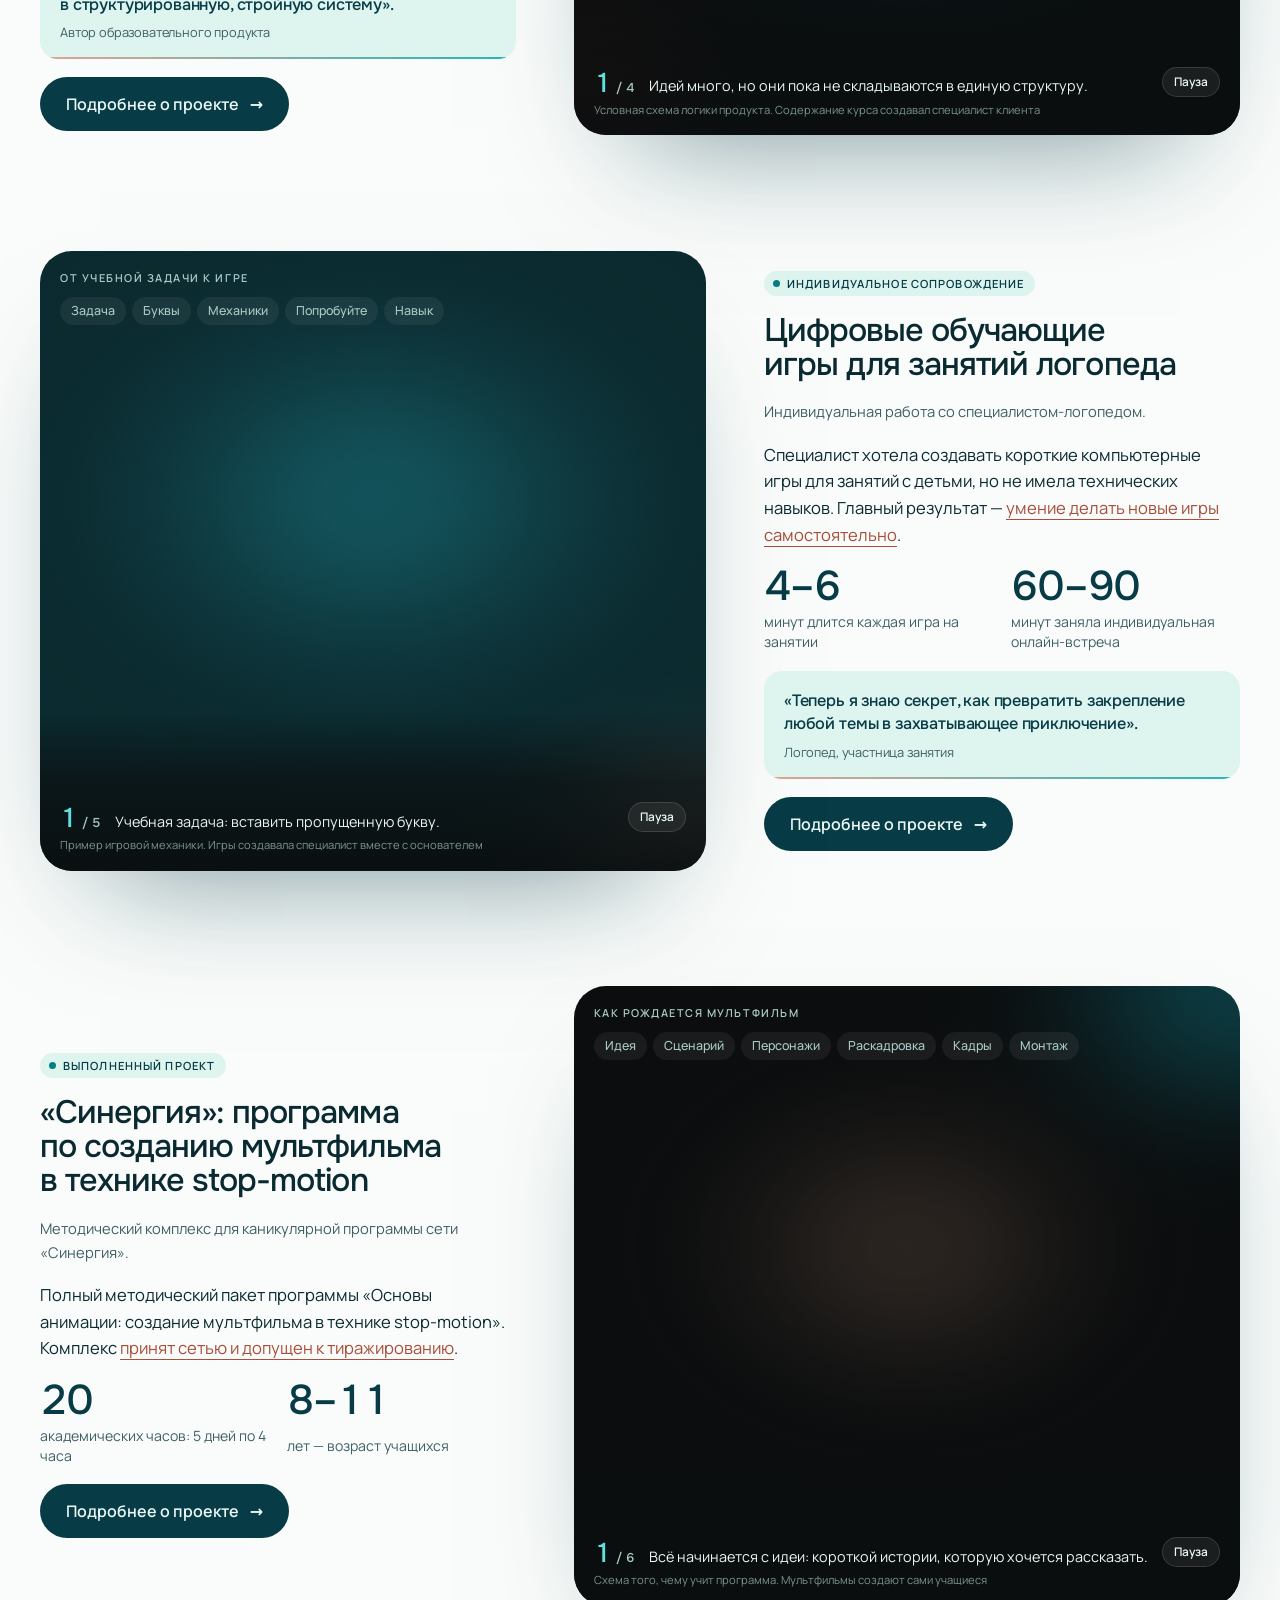
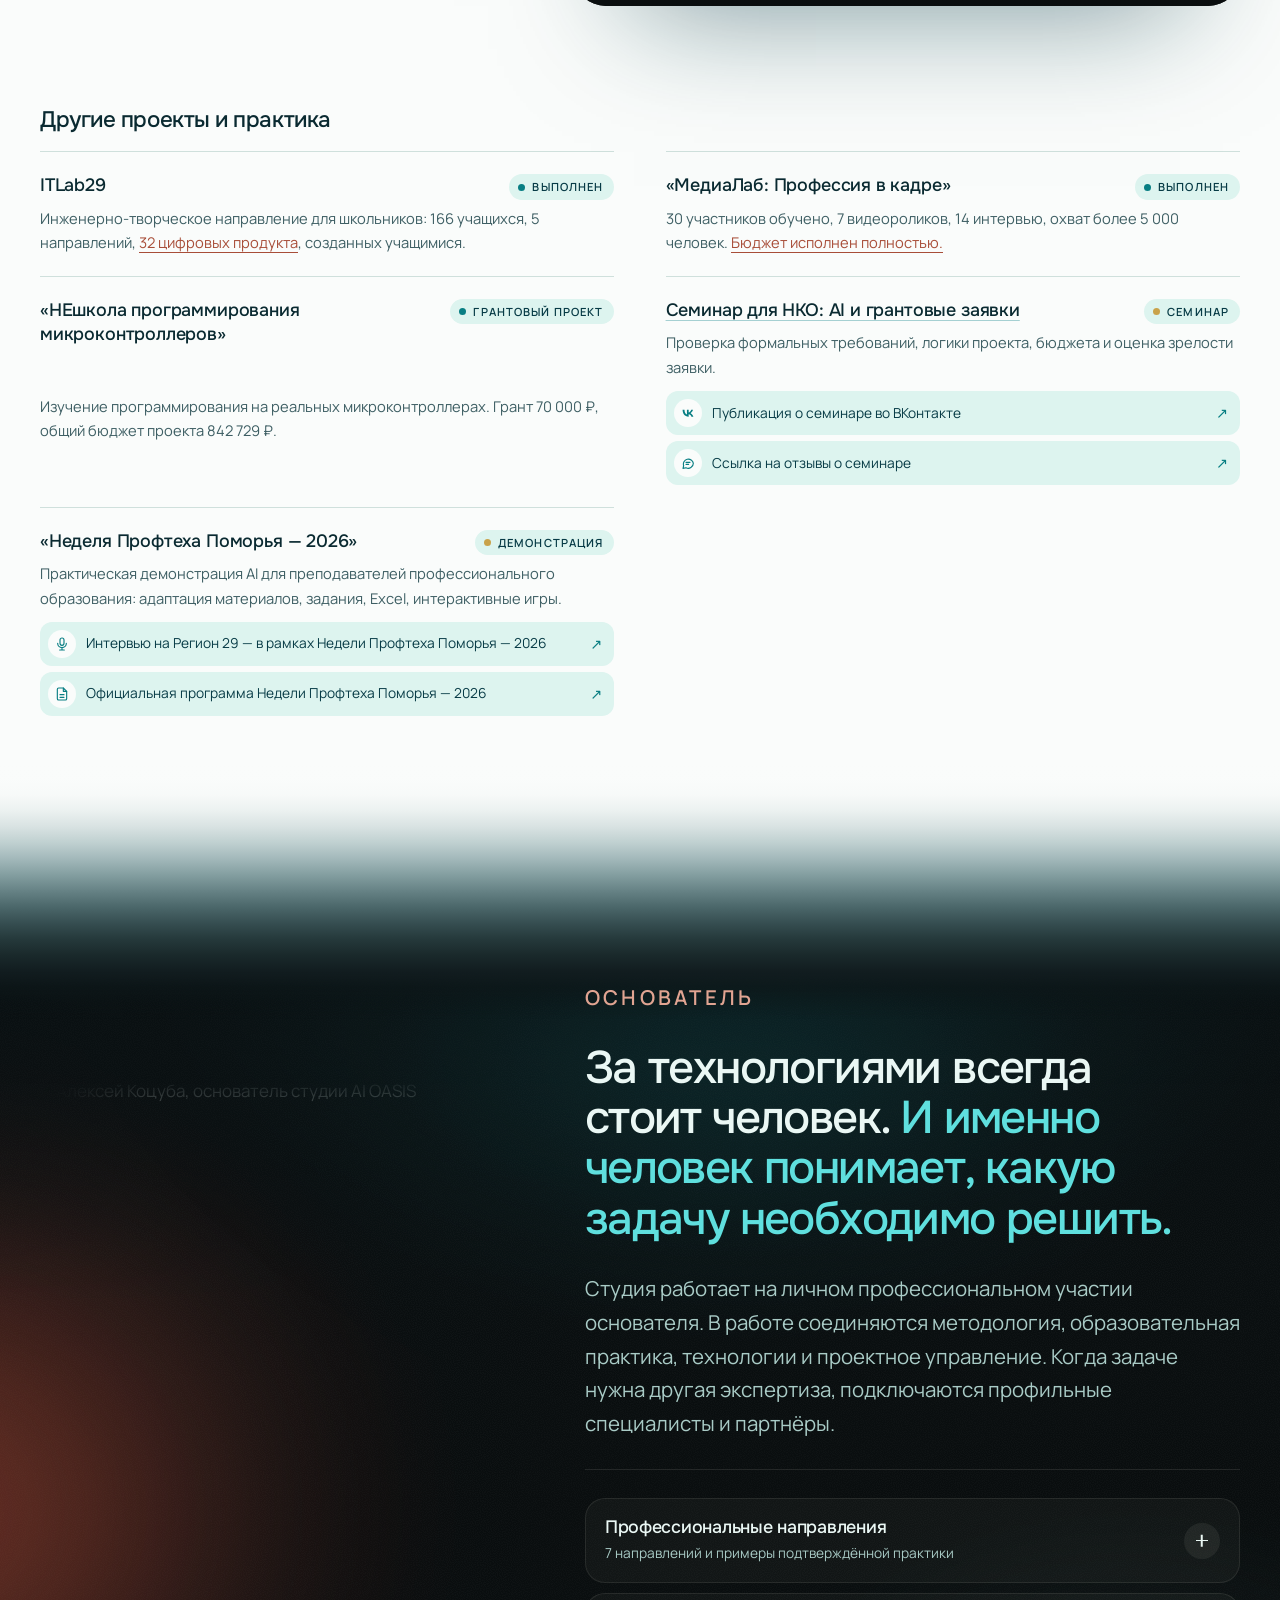
==== commit ed7f4cc6: "Яндекс Браузер: полный режим с анимацией и поэтапным чтением (браузер ошибочно сообщает «уменьшить д" ====
--- a/index.html
+++ b/index.html
@@ -18,6 +18,7 @@
 <meta name="referrer" content="strict-origin-when-cross-origin">
 <meta http-equiv="Content-Security-Policy" content="object-src 'none'; base-uri 'self'; form-action 'self'; upgrade-insecure-requests">
 <script>if(/[?&]diag\b/.test(location.search)){window.__diagErr=[];addEventListener('error',function(e){var t=e.target;__diagErr.push(e.message?e.message+(e.filename?' @'+e.filename.split('/').pop()+':'+e.lineno:''):'не загрузился: '+((t&&(t.src||t.href))||'?'))},true);addEventListener('unhandledrejection',function(e){__diagErr.push('promise: '+(e.reason&&e.reason.message||e.reason))});var d=document.createElement('script');d.src='assets/diag.js';document.head.appendChild(d)}</script>
+<script>(function(){if(!/YaBrowser/.test(navigator.userAgent)||!window.matchMedia)return;var mm=window.matchMedia.bind(window),re=/prefers-reduced-motion\s*:\s*reduce/,np=/\(\s*prefers-reduced-motion\s*:\s*no-preference\s*\)/;try{window.__rawReduce=mm('(prefers-reduced-motion: reduce)').matches}catch(e){}window.__yaMotion=true;window.matchMedia=function(q){q=String(q);return mm(re.test(q)?'not all':q.replace(np,'all'))};function css(){[].forEach.call(document.styleSheets,function(s){var r;try{r=s.cssRules}catch(e){return}[].forEach.call(r||[],function(x){if(x.media&&re.test(x.media.mediaText))x.media.mediaText='not all'})})}try{css()}catch(e){}document.addEventListener('DOMContentLoaded',function(){try{css()}catch(e){}})})()</script>
 <title>AI OASIS — сложное становится простым</title>
 <meta name="description" content="Помогаем решать реальные задачи с помощью искусственного интеллекта, цифровых технологий и продуманного проектирования решений.">
 <meta name="theme-color" content="#0A0E0F">
